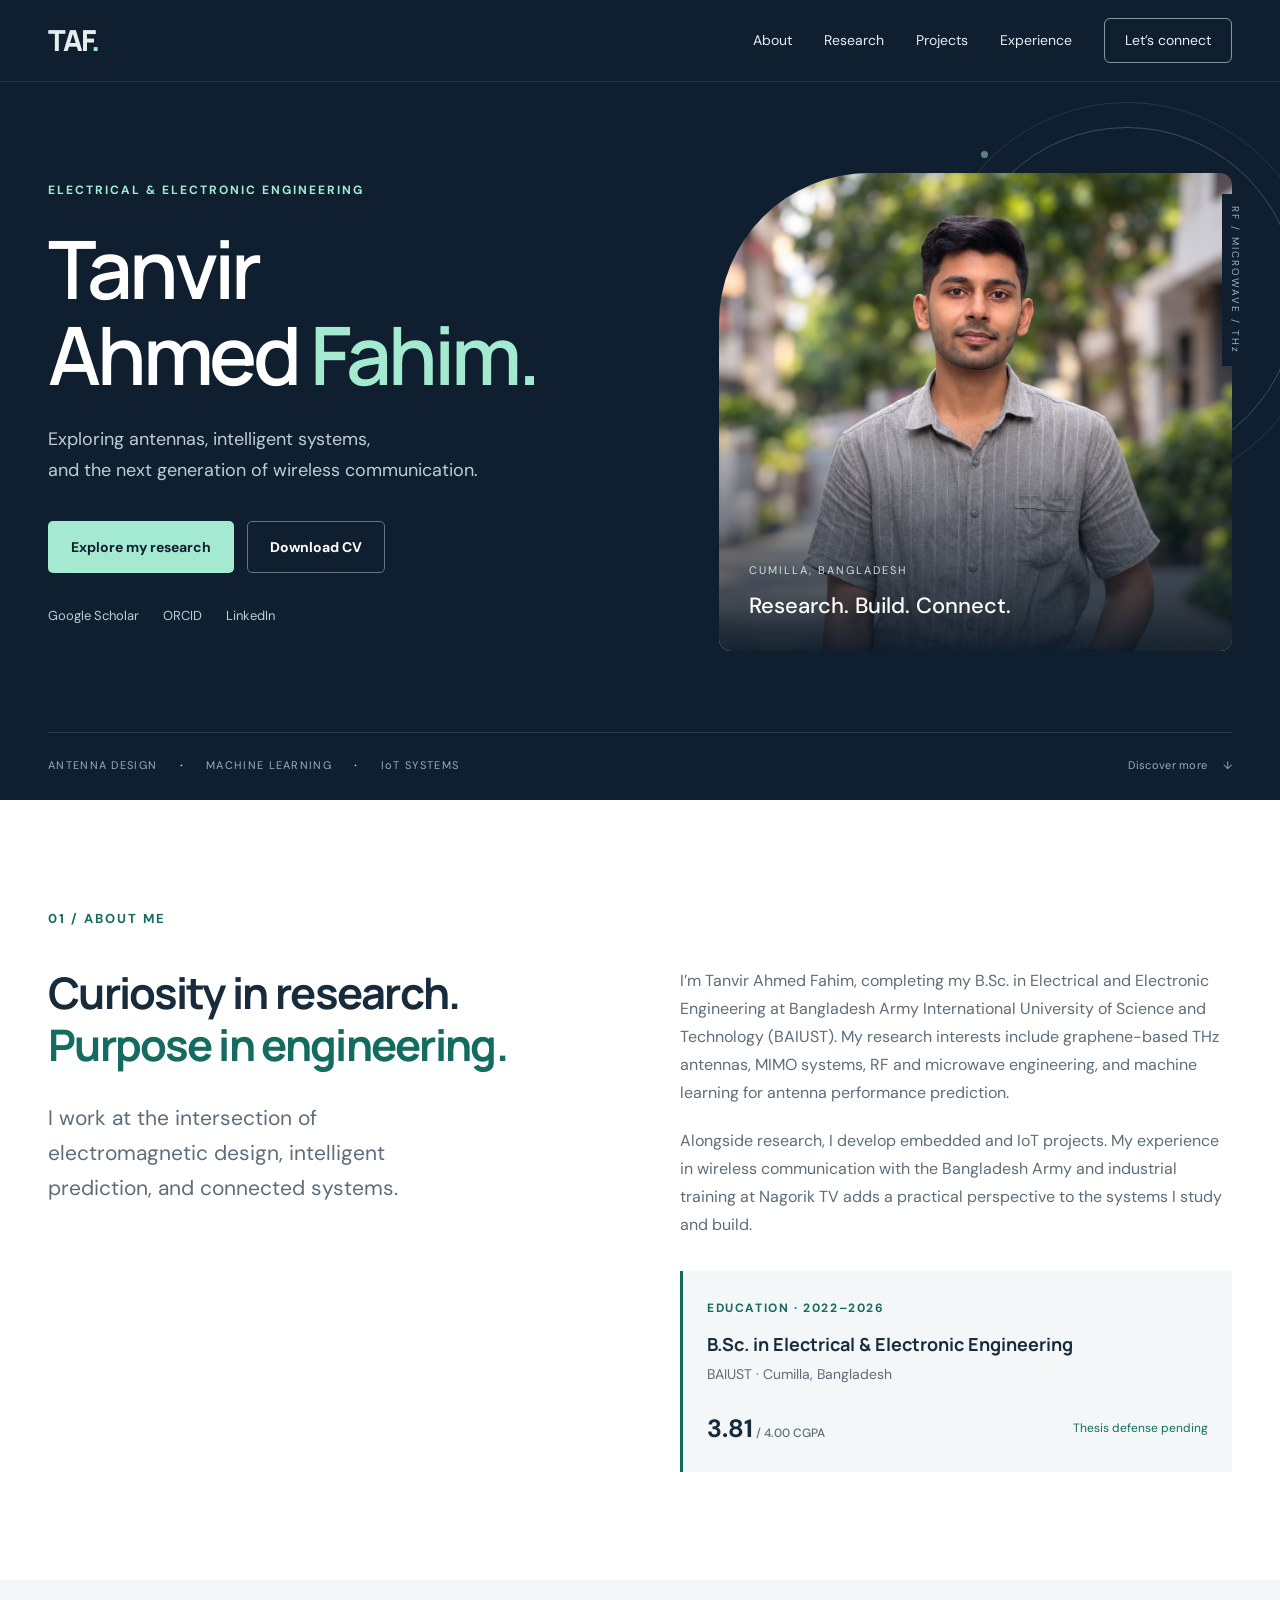
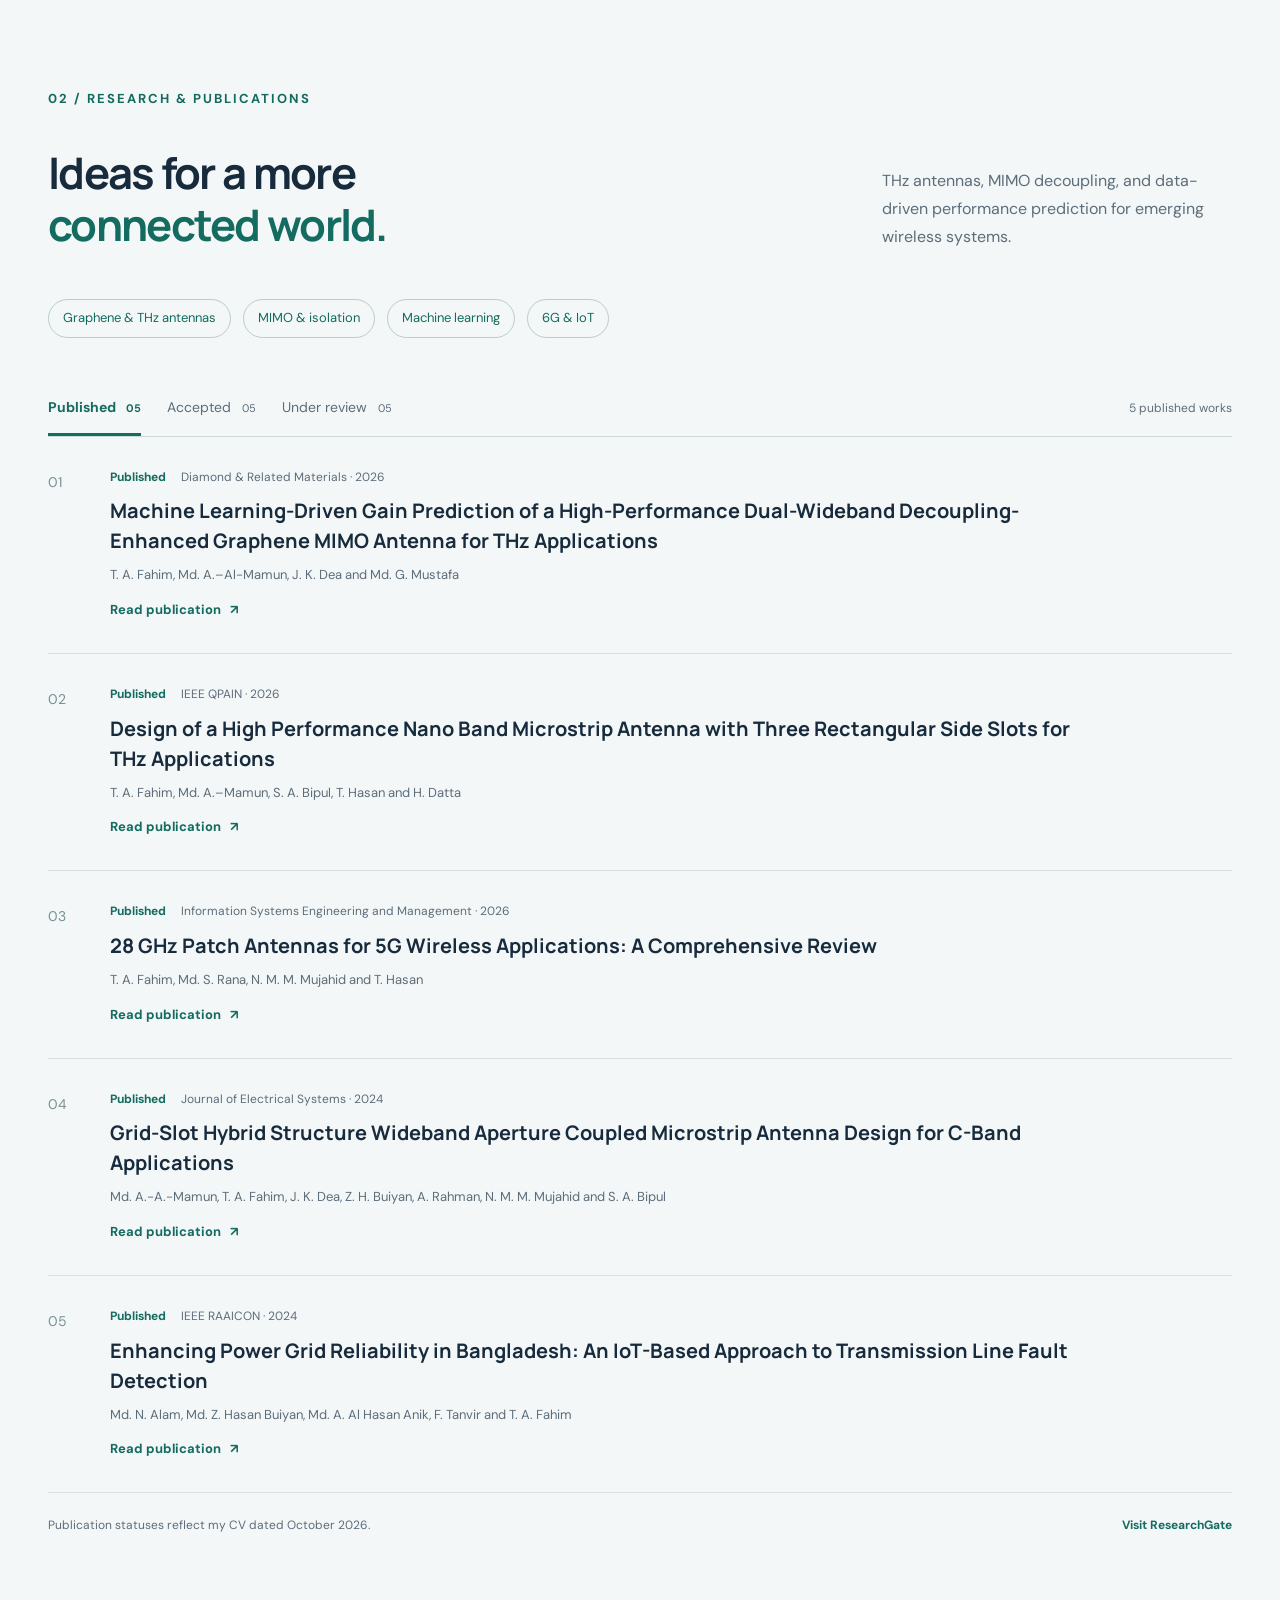
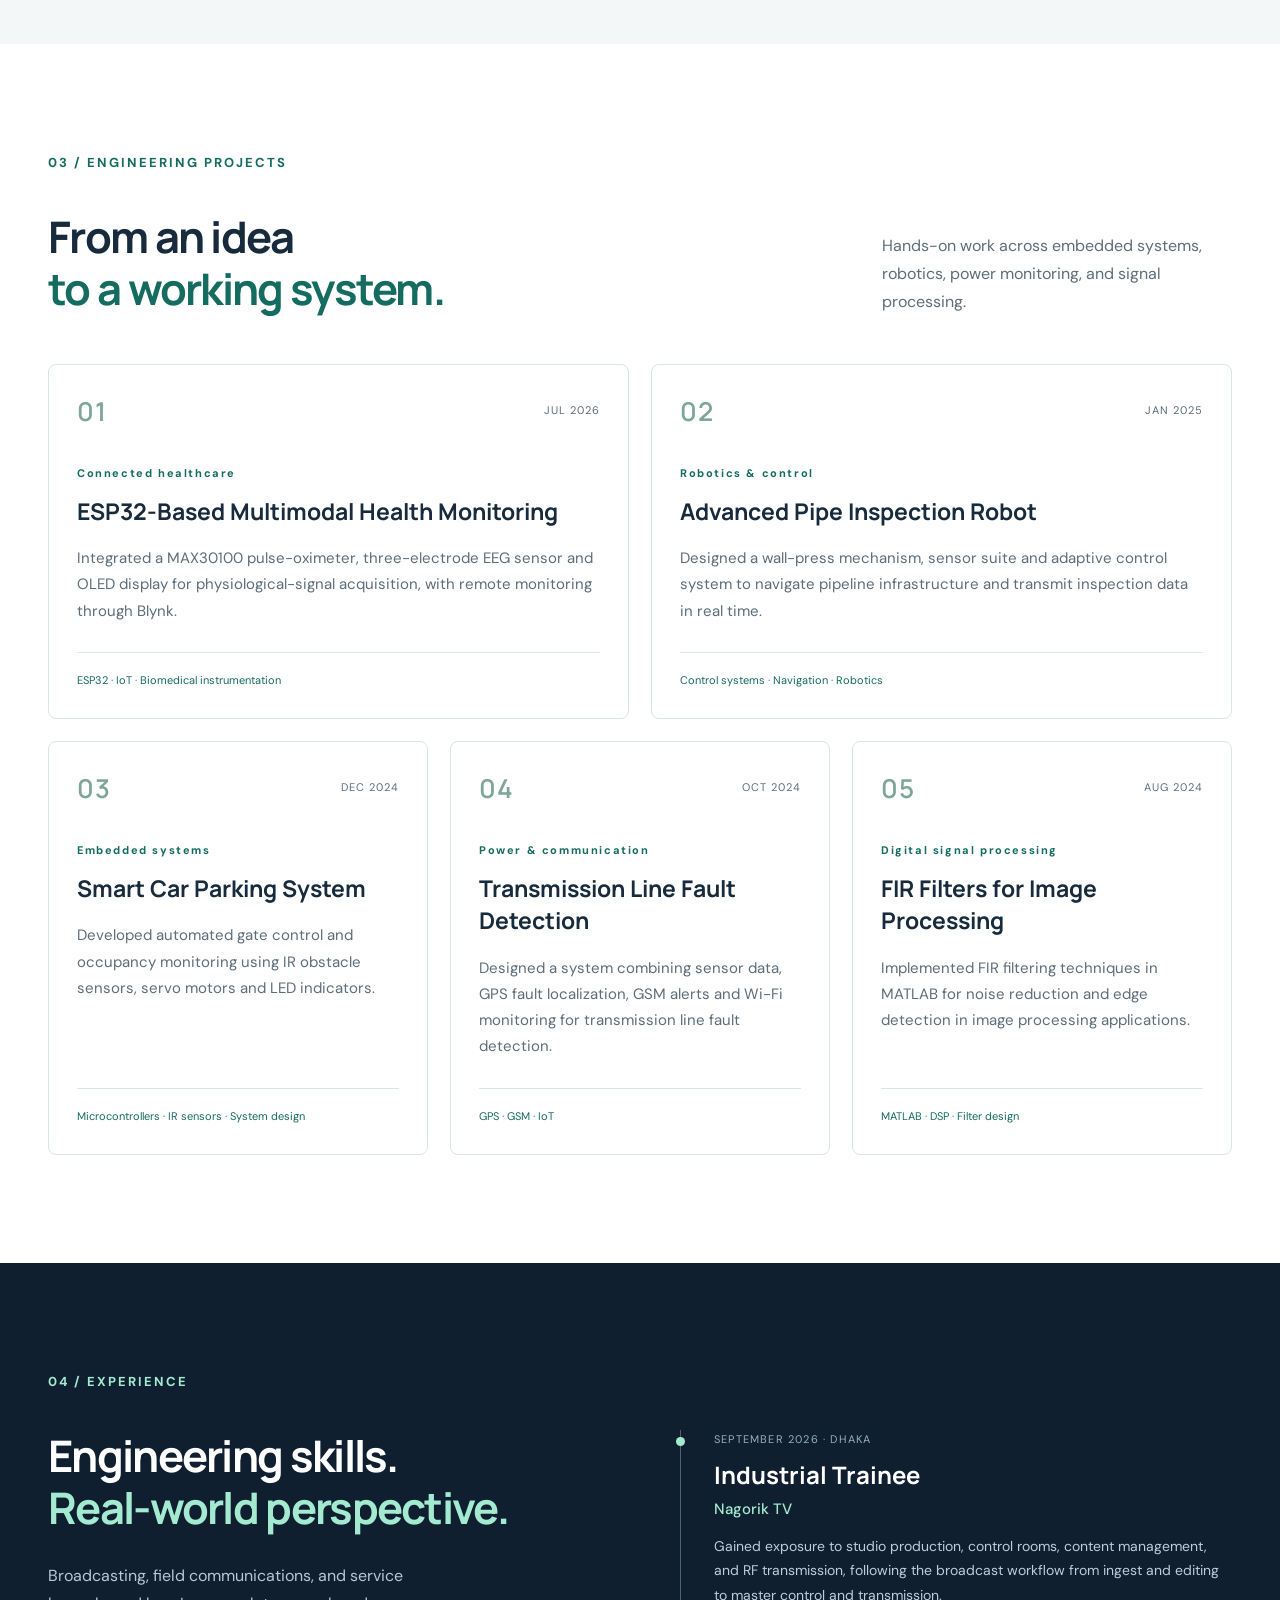
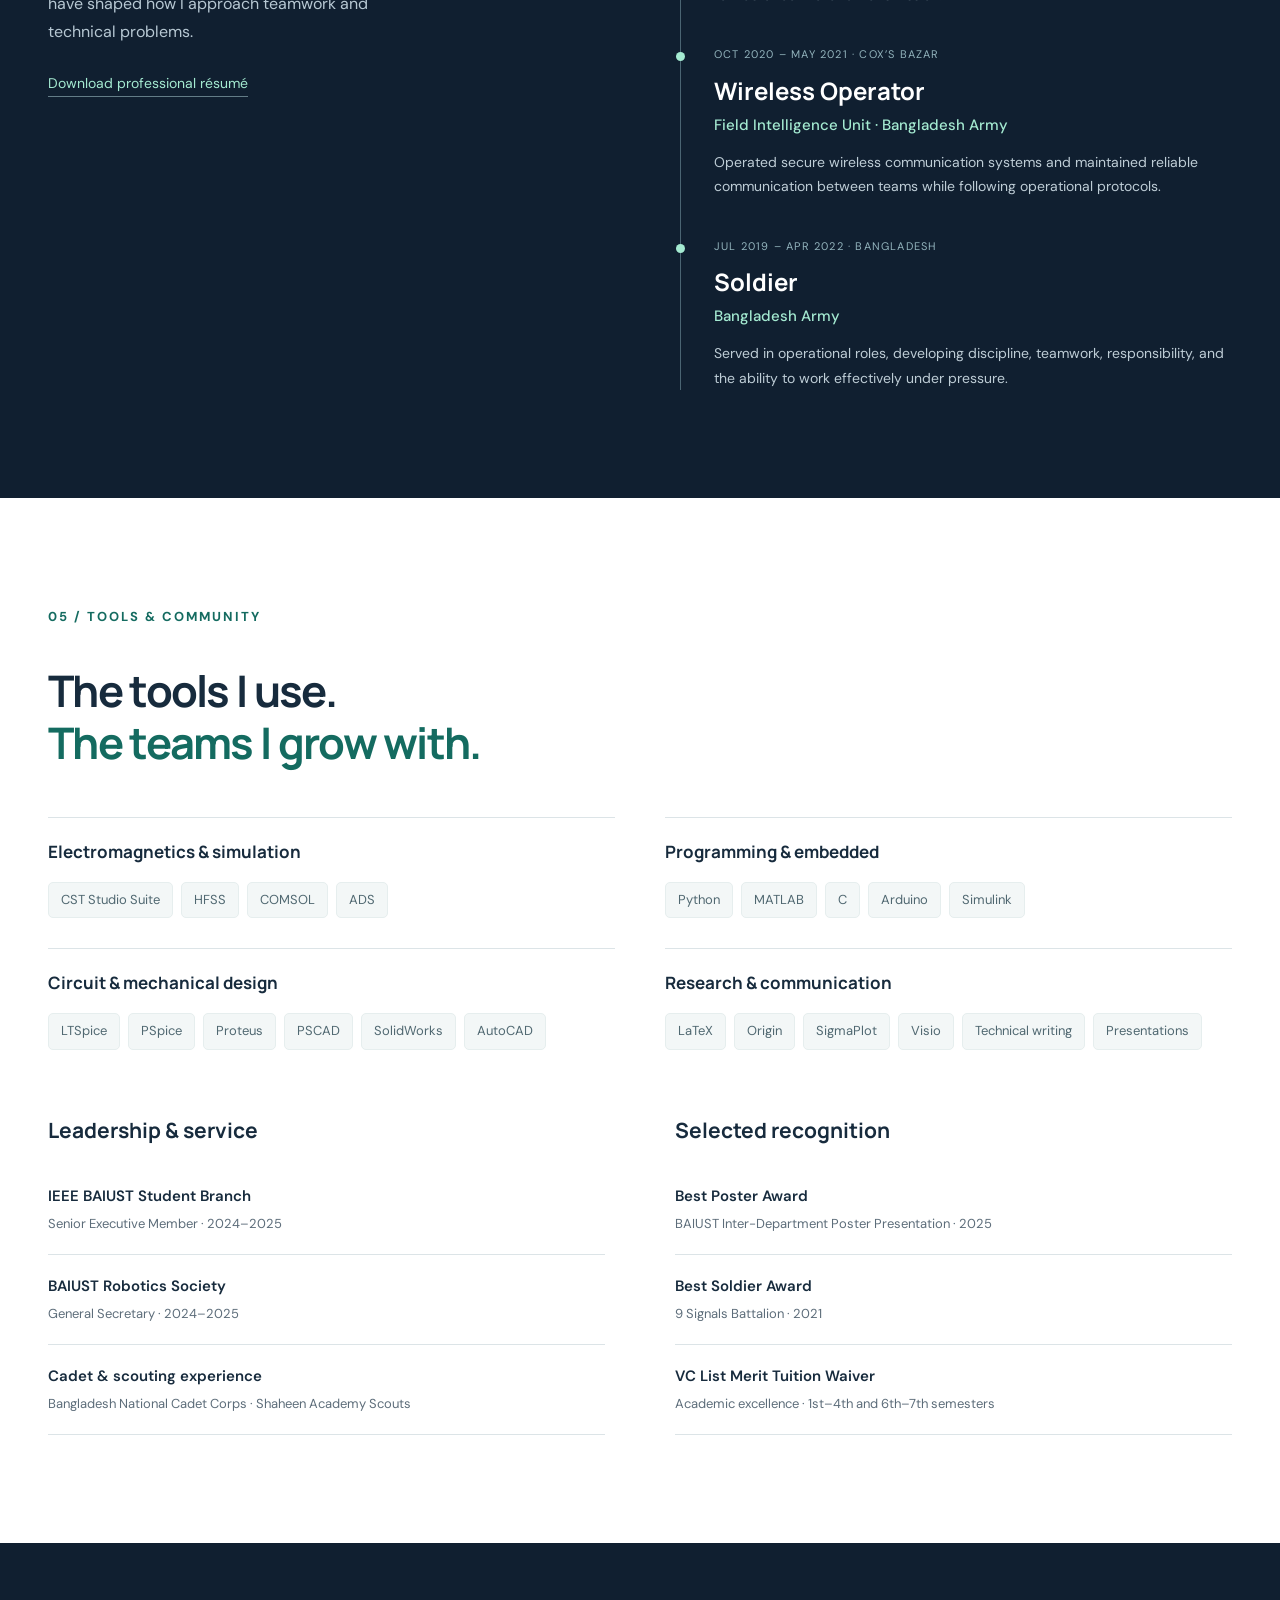
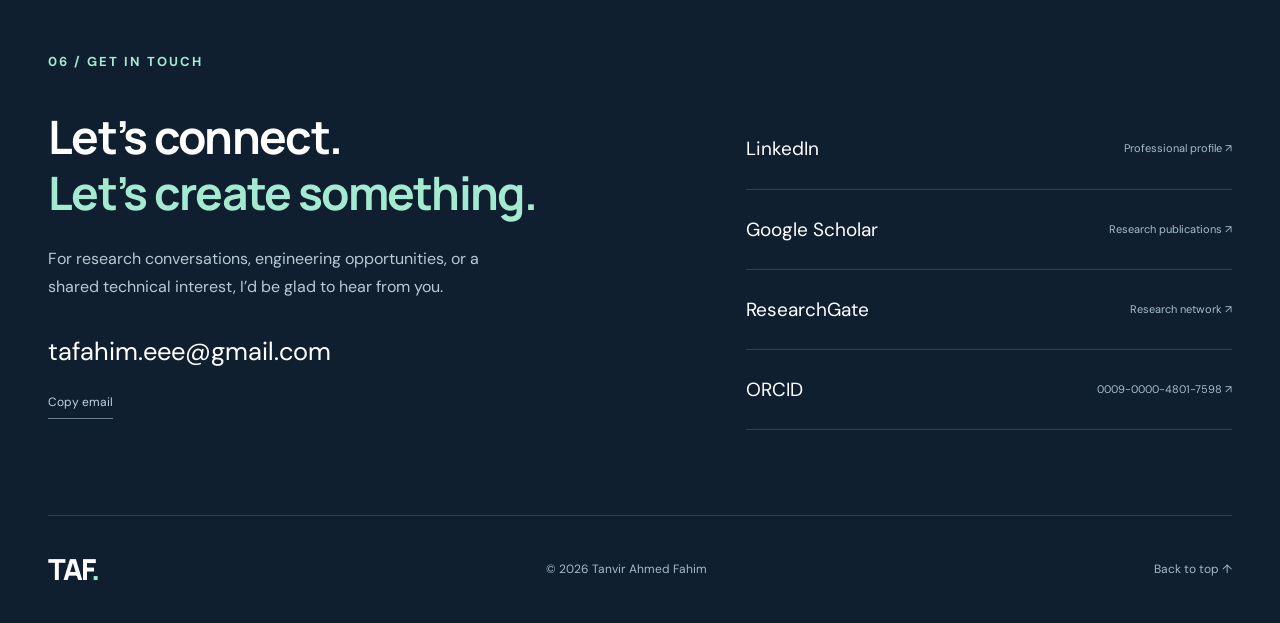
==== index.html @ 555153c5 "Add files via upload" ====
<!doctype html>
<html lang="en"><head><meta charset="utf-8"><meta name="viewport" content="width=device-width,initial-scale=1"><meta name="theme-color" content="#101f30"><title>Tanvir Ahmed Fahim | EEE & Antenna Research</title><meta name="description" content="Tanvir Ahmed Fahim’s portfolio: THz and MIMO antenna research, machine learning, IoT projects, and electrical and electronic engineering."><meta property="og:title" content="Tanvir Ahmed Fahim | Research & Engineering"><meta property="og:description" content="Exploring antennas, intelligent systems, and the next generation of wireless communication."><meta property="og:type" content="website"><meta property="og:image" content="https://fahim131013.github.io/assets/portrait.png"><link rel="icon" href="favicon.svg" type="image/svg+xml"><link rel="stylesheet" href="styles.css"><script src="script.js" defer></script><noscript><style>.paper[hidden]{display:grid}.filters,.publication-count,.menu-toggle,.copy-email{display:none}@media(max-width:760px){nav{display:flex;position:static;flex-direction:row;flex-wrap:wrap;width:auto;padding:8px;gap:12px;font-size:12px}.header{height:auto}.nav-wrap{flex-wrap:wrap}}</style></noscript></head>
<body><a class="skip-link" href="#main">Skip to content</a><div class="scroll-progress" aria-hidden="true"></div>
<header class="header"><div class="nav-wrap"><a class="brand" href="#home" aria-label="Tanvir Ahmed Fahim home">TAF<span>.</span></a><button class="menu-toggle" aria-expanded="false" aria-controls="navigation">Menu <span aria-hidden="true">☰</span></button><nav id="navigation" aria-label="Main navigation"><a href="#about">About</a><a href="#research">Research</a><a href="#projects">Projects</a><a href="#experience">Experience</a><a class="nav-contact" href="#contact">Let’s connect</a></nav></div></header>
<main id="main"><section class="hero" id="home"><div class="hero-grid container"><div class="hero-copy"><p class="eyebrow intro">ELECTRICAL & ELECTRONIC ENGINEERING</p><h1>Tanvir<br>Ahmed <em>Fahim.</em></h1><p class="hero-description">Exploring antennas, intelligent systems,<br class="desktop-break"> and the next generation of wireless communication.</p><div class="hero-actions"><a class="button primary" href="#research">Explore my research</a><a class="button secondary" href="assets/Tanvir-Ahmed-Fahim-CV.pdf" download>Download CV</a></div><div class="hero-links"><a href="https://scholar.google.com/citations?user=vqHgvY0AAAAJ&hl=en" target="_blank" rel="noopener noreferrer">Google Scholar</a><a href="https://orcid.org/0009-0000-4801-7598" target="_blank" rel="noopener noreferrer">ORCID</a><a href="https://www.linkedin.com/in/tanvir-ahmed-fahim" target="_blank" rel="noopener noreferrer">LinkedIn</a></div></div><div class="portrait-wrap"><div class="portrait-frame"><img src="assets/portrait.png" width="1254" height="1254" alt="Portrait of Tanvir Ahmed Fahim" fetchpriority="high"><div class="portrait-caption"><span>CUMILLA, BANGLADESH</span><strong>Research. Build. Connect.</strong></div></div><div class="orbit orbit-one" aria-hidden="true"></div><div class="orbit orbit-two" aria-hidden="true"></div><div class="portrait-label">RF / MICROWAVE / THz</div></div></div><div class="hero-bottom container"><span>ANTENNA DESIGN <b>·</b> MACHINE LEARNING <b>·</b> IoT SYSTEMS</span><a href="#about">Discover more <span aria-hidden="true">↓</span></a></div></section>
<section class="about section container" id="about"><div class="section-label reveal">01 / ABOUT ME</div><div class="about-grid"><div class="reveal"><h2>Curiosity in research.<br><em>Purpose in engineering.</em></h2><p class="large-text">I work at the intersection of electromagnetic design, intelligent prediction, and connected systems.</p></div><div class="about-copy reveal"><p>I’m Tanvir Ahmed Fahim, completing my B.Sc. in Electrical and Electronic Engineering at Bangladesh Army International University of Science and Technology (BAIUST). My research interests include graphene-based THz antennas, MIMO systems, RF and microwave engineering, and machine learning for antenna performance prediction.</p><p>Alongside research, I develop embedded and IoT projects. My experience in wireless communication with the Bangladesh Army and industrial training at Nagorik TV adds a practical perspective to the systems I study and build.</p><div class="education"><span class="eyebrow">EDUCATION · 2022–2026</span><h3>B.Sc. in Electrical & Electronic Engineering</h3><p>BAIUST · Cumilla, Bangladesh</p><div class="education-bottom"><strong>3.81<span> / 4.00 CGPA</span></strong><span class="status-note">Thesis defense pending</span></div></div></div></div></section>
<section class="research section" id="research"><div class="container"><div class="section-label reveal">02 / RESEARCH & PUBLICATIONS</div><div class="section-heading reveal"><h2>Ideas for a more<br><em>connected world.</em></h2><p>THz antennas, MIMO decoupling, and data-driven performance prediction for emerging wireless systems.</p></div><div class="research-topics reveal"><span>Graphene & THz antennas</span><span>MIMO & isolation</span><span>Machine learning</span><span>6G & IoT</span></div><div class="publication-bar"><div class="filters" aria-label="Filter publications"><button class="active" data-filter="Published" aria-pressed="true">Published <span>05</span></button><button data-filter="Accepted" aria-pressed="false">Accepted <span>05</span></button><button data-filter="Under review" aria-pressed="false">Under review <span>05</span></button></div><span id="publication-count" class="publication-count" aria-live="polite">5 published works</span></div><div class="paper-list"><article class="paper" data-status="Published" ><div class="paper-number">01</div><div><div class="paper-meta"><span class="badge">Published</span> Diamond &amp; Related Materials · 2026</div><h3>Machine Learning-Driven Gain Prediction of a High-Performance Dual-Wideband Decoupling-Enhanced Graphene MIMO Antenna for THz Applications</h3><p class="authors">T. A. Fahim, Md. A.–Al-Mamun, J. K. Dea and Md. G. Mustafa</p><a class="paper-link" href="https://doi.org/10.1016/j.diamond.2026.114121" target="_blank" rel="noopener noreferrer">Read publication <span aria-hidden="true">↗</span></a></div></article><article class="paper" data-status="Published" ><div class="paper-number">02</div><div><div class="paper-meta"><span class="badge">Published</span> IEEE QPAIN · 2026</div><h3>Design of a High Performance Nano Band Microstrip Antenna with Three Rectangular Side Slots for THz Applications</h3><p class="authors">T. A. Fahim, Md. A.–Mamun, S. A. Bipul, T. Hasan and H. Datta</p><a class="paper-link" href="https://doi.org/10.1109/QPAIN69676.2026.11545910" target="_blank" rel="noopener noreferrer">Read publication <span aria-hidden="true">↗</span></a></div></article><article class="paper" data-status="Published" ><div class="paper-number">03</div><div><div class="paper-meta"><span class="badge">Published</span> Information Systems Engineering and Management · 2026</div><h3>28 GHz Patch Antennas for 5G Wireless Applications: A Comprehensive Review</h3><p class="authors">T. A. Fahim, Md. S. Rana, N. M. M. Mujahid and T. Hasan</p><a class="paper-link" href="https://doi.org/10.1007/978-3-032-19196-0_16" target="_blank" rel="noopener noreferrer">Read publication <span aria-hidden="true">↗</span></a></div></article><article class="paper" data-status="Published" ><div class="paper-number">04</div><div><div class="paper-meta"><span class="badge">Published</span> Journal of Electrical Systems · 2024</div><h3>Grid-Slot Hybrid Structure Wideband Aperture Coupled Microstrip Antenna Design for C-Band Applications</h3><p class="authors">Md. A.-A.-Mamun, T. A. Fahim, J. K. Dea, Z. H. Buiyan, A. Rahman, N. M. M. Mujahid and S. A. Bipul</p><a class="paper-link" href="https://journal.esrgroups.org/jes/article/view/7502" target="_blank" rel="noopener noreferrer">Read publication <span aria-hidden="true">↗</span></a></div></article><article class="paper" data-status="Published" ><div class="paper-number">05</div><div><div class="paper-meta"><span class="badge">Published</span> IEEE RAAICON · 2024</div><h3>Enhancing Power Grid Reliability in Bangladesh: An IoT-Based Approach to Transmission Line Fault Detection</h3><p class="authors">Md. N. Alam, Md. Z. Hasan Buiyan, Md. A. Al Hasan Anik, F. Tanvir and T. A. Fahim</p><a class="paper-link" href="https://doi.org/10.1109/RAAICON64172.2024.10928383" target="_blank" rel="noopener noreferrer">Read publication <span aria-hidden="true">↗</span></a></div></article><article class="paper" data-status="Accepted" hidden><div class="paper-number">06</div><div><div class="paper-meta"><span class="badge">Accepted</span> ICTIS 2026 · 2026</div><h3>Design of a Compact Modified Inset-Fed Circular and Inverted U-Shaped Patch Antenna for Terahertz Applications</h3><p class="authors">T. A. Fahim, Md. S. Rana, S. A. Bipul, T. Hasan, N. M. M. Mujahid and H. Datta</p><span class="pending">Accepted for publication</span></div></article><article class="paper" data-status="Accepted" hidden><div class="paper-number">07</div><div><div class="paper-meta"><span class="badge">Accepted</span> Engineering, Technology &amp; Applied Science Research</div><h3>Compact THz MIMO Antenna with Multi-Resonance and Low Mutual Coupling for High-Speed Communication</h3><p class="authors">Md. A. Haque, T. A. Fahim, M. H. Riad, J.–J. Tiang and N. S. S. Singh</p><span class="pending">Accepted for publication</span></div></article><article class="paper" data-status="Accepted" hidden><div class="paper-number">08</div><div><div class="paper-meta"><span class="badge">Accepted</span> Engineering, Technology &amp; Applied Science Research</div><h3>High-Performance Dual-Band Graphene-Based THz MIMO Antenna with Excellent Diversity Characteristics for 6G Wireless Systems</h3><p class="authors">Md. A. Haque, T. A. Fahim, M. H. Riad, Md. S. Mahmud, J.–J. Tiang and N. S. S. Singh</p><span class="pending">Accepted for publication</span></div></article><article class="paper" data-status="Accepted" hidden><div class="paper-number">09</div><div><div class="paper-meta"><span class="badge">Accepted</span> IEEE International Conference on Microwave, Antennas, RF and Sensors · 2026</div><h3>A Dual-Band High-Gain Multiresonance Graphene Based THz Antenna for Future 6G Applications</h3><p class="authors">T. A. Fahim, Md. A.–Al-Mamun, J. K. Dea and N. J. Sumaiya</p><span class="pending">Accepted for publication</span></div></article><article class="paper" data-status="Accepted" hidden><div class="paper-number">10</div><div><div class="paper-meta"><span class="badge">Accepted</span> iCACCESS 2026 · 2026</div><h3>Isolation-Wall Integrated Graphene THz MIMO Antenna with Wideband and High-Diversity Performance for 6G Applications</h3><p class="authors">T. A. Fahim, Md. A.–Al-Mamun, Md. G. Mustafa and Md. A. Haque</p><span class="pending">Accepted for publication</span></div></article><article class="paper" data-status="Under review" hidden><div class="paper-number">11</div><div><div class="paper-meta"><span class="badge">Under review</span> Discover Internet of Things</div><h3>Design and Performance Analysis of a PBG Substrate MIMO Antenna with RLC Validation for 6G and IoT Applications</h3><p class="authors">T. A. Fahim, M. H. Riad, J.–J. Tiang, N. S. S. Singh and Md. A. Haque</p><span class="pending">Manuscript under peer review</span></div></article><article class="paper" data-status="Under review" hidden><div class="paper-number">12</div><div><div class="paper-meta"><span class="badge">Under review</span> Scientific Reports</div><h3>A Clustered Circular-Slot Graphene THz MIMO Antenna with RLC-Validated Hybrid Learning for UAV-Enabled 6G Smart City</h3><p class="authors">T. A. Fahim, M. H. Riad, J.–J. Tiang, N. S. S. Singh and Md. A. Haque</p><span class="pending">Manuscript under peer review</span></div></article><article class="paper" data-status="Under review" hidden><div class="paper-number">13</div><div><div class="paper-meta"><span class="badge">Under review</span> Engineering Reports</div><h3>ML/DL Assisted Design of a Flower-Shaped Two-Port Antenna for 6G IoT Applications with ECM Validation</h3><p class="authors">Md. A. Haque, T. A. Fahim, M. H. Riad, J.–J. Tiang, N. S. S. Singh, Md. M. Islam, M. R. Rashel and M. Tlemcani</p><span class="pending">Manuscript under peer review</span></div></article><article class="paper" data-status="Under review" hidden><div class="paper-number">14</div><div><div class="paper-meta"><span class="badge">Under review</span> Scientific Reports</div><h3>Compact Multiresonant Graphene-Based THz Antenna with RLC Circuit Validation and ML-Assisted Efficiency Prediction for Advanced Wireless Applications</h3><p class="authors">T. A. Fahim, Md. A.–Al-Mamun, J. K. Dea and Md. G. Mustafa</p><span class="pending">Manuscript under peer review</span></div></article><article class="paper" data-status="Under review" hidden><div class="paper-number">15</div><div><div class="paper-meta"><span class="badge">Under review</span> SN Computer Science</div><h3>Design and Multi-Level Validation of a Penta-Slot Graphene THz MIMO Antenna Using RLC Circuit Modeling and Hybrid Machine Learning</h3><p class="authors">Md. A. Haque, T. A. Fahim, M. H. Riad, J.–J. Tiang and N. S. S. Singh</p><span class="pending">Manuscript under peer review</span></div></article></div><div class="research-footer"><p>Publication statuses reflect my CV dated October 2026.</p><a href="https://www.researchgate.net/profile/Tanvir-Ahmed-Fahim" target="_blank" rel="noopener noreferrer">Visit ResearchGate</a></div></div></section>
<section class="section container" id="projects"><div class="section-label reveal">03 / ENGINEERING PROJECTS</div><div class="section-heading reveal"><h2>From an idea<br><em>to a working system.</em></h2><p>Hands-on work across embedded systems, robotics, power monitoring, and signal processing.</p></div><div class="projects-grid"><article class="project reveal"><div class="project-top"><span>01</span><span>JUL 2026</span></div><p class="eyebrow">Connected healthcare</p><h3>ESP32-Based Multimodal Health Monitoring</h3><p>Integrated a MAX30100 pulse-oximeter, three-electrode EEG sensor and OLED display for physiological-signal acquisition, with remote monitoring through Blynk.</p><div class="project-tags">ESP32 · IoT · Biomedical instrumentation</div></article><article class="project reveal"><div class="project-top"><span>02</span><span>JAN 2025</span></div><p class="eyebrow">Robotics & control</p><h3>Advanced Pipe Inspection Robot</h3><p>Designed a wall-press mechanism, sensor suite and adaptive control system to navigate pipeline infrastructure and transmit inspection data in real time.</p><div class="project-tags">Control systems · Navigation · Robotics</div></article><article class="project reveal"><div class="project-top"><span>03</span><span>DEC 2024</span></div><p class="eyebrow">Embedded systems</p><h3>Smart Car Parking System</h3><p>Developed automated gate control and occupancy monitoring using IR obstacle sensors, servo motors and LED indicators.</p><div class="project-tags">Microcontrollers · IR sensors · System design</div></article><article class="project reveal"><div class="project-top"><span>04</span><span>OCT 2024</span></div><p class="eyebrow">Power & communication</p><h3>Transmission Line Fault Detection</h3><p>Designed a system combining sensor data, GPS fault localization, GSM alerts and Wi-Fi monitoring for transmission line fault detection.</p><div class="project-tags">GPS · GSM · IoT</div></article><article class="project reveal"><div class="project-top"><span>05</span><span>AUG 2024</span></div><p class="eyebrow">Digital signal processing</p><h3>FIR Filters for Image Processing</h3><p>Implemented FIR filtering techniques in MATLAB for noise reduction and edge detection in image processing applications.</p><div class="project-tags">MATLAB · DSP · Filter design</div></article></div></section>
<section class="experience section" id="experience"><div class="container"><div class="section-label reveal">04 / EXPERIENCE</div><div class="experience-grid"><div class="reveal"><h2>Engineering skills.<br><em>Real-world perspective.</em></h2><p class="experience-intro">Broadcasting, field communications, and service have shaped how I approach teamwork and technical problems.</p><a class="text-link" href="assets/Tanvir-Ahmed-Fahim-Resume.pdf" download>Download professional résumé</a></div><div class="timeline"><article class="reveal"><div class="timeline-date">SEPTEMBER 2026 · DHAKA</div><h3>Industrial Trainee</h3><h4>Nagorik TV</h4><p>Gained exposure to studio production, control rooms, content management, and RF transmission, following the broadcast workflow from ingest and editing to master control and transmission.</p></article><article class="reveal"><div class="timeline-date">OCT 2020 – MAY 2021 · COX’S BAZAR</div><h3>Wireless Operator</h3><h4>Field Intelligence Unit · Bangladesh Army</h4><p>Operated secure wireless communication systems and maintained reliable communication between teams while following operational protocols.</p></article><article class="reveal"><div class="timeline-date">JUL 2019 – APR 2022 · BANGLADESH</div><h3>Soldier</h3><h4>Bangladesh Army</h4><p>Served in operational roles, developing discipline, teamwork, responsibility, and the ability to work effectively under pressure.</p></article></div></div></div></section>
<section class="section container" id="skills"><div class="section-label reveal">05 / TOOLS & COMMUNITY</div><div class="section-heading reveal"><h2>The tools I use.<br><em>The teams I grow with.</em></h2></div><div class="skills-grid"><article class="skill-group reveal"><h3>Electromagnetics & simulation</h3><div class="chips"><span>CST Studio Suite</span><span>HFSS</span><span>COMSOL</span><span>ADS</span></div></article><article class="skill-group reveal"><h3>Programming & embedded</h3><div class="chips"><span>Python</span><span>MATLAB</span><span>C</span><span>Arduino</span><span>Simulink</span></div></article><article class="skill-group reveal"><h3>Circuit & mechanical design</h3><div class="chips"><span>LTSpice</span><span>PSpice</span><span>Proteus</span><span>PSCAD</span><span>SolidWorks</span><span>AutoCAD</span></div></article><article class="skill-group reveal"><h3>Research & communication</h3><div class="chips"><span>LaTeX</span><span>Origin</span><span>SigmaPlot</span><span>Visio</span><span>Technical writing</span><span>Presentations</span></div></article></div><div class="community-grid"><div class="reveal"><h3 class="minor-heading">Leadership & service</h3><div class="compact-row"><strong>IEEE BAIUST Student Branch</strong><span>Senior Executive Member · 2024–2025</span></div><div class="compact-row"><strong>BAIUST Robotics Society</strong><span>General Secretary · 2024–2025</span></div><div class="compact-row"><strong>Cadet & scouting experience</strong><span>Bangladesh National Cadet Corps · Shaheen Academy Scouts</span></div></div><div class="reveal"><h3 class="minor-heading">Selected recognition</h3><div class="compact-row"><strong>Best Poster Award</strong><span>BAIUST Inter-Department Poster Presentation · 2025</span></div><div class="compact-row"><strong>Best Soldier Award</strong><span>9 Signals Battalion · 2021</span></div><div class="compact-row"><strong>VC List Merit Tuition Waiver</strong><span>Academic excellence · 1st–4th and 6th–7th semesters</span></div></div></div></section>
<section class="contact section" id="contact"><div class="container"><div class="section-label reveal">06 / GET IN TOUCH</div><div class="contact-grid"><div class="reveal"><h2>Let’s connect.<br><em>Let’s create something.</em></h2><p>For research conversations, engineering opportunities, or a shared technical interest, I’d be glad to hear from you.</p><a class="email-link" href="mailto:tafahim.eee@gmail.com">tafahim.eee@gmail.com</a><button class="copy-email" type="button">Copy email</button><span class="copy-status" role="status"></span></div><div class="contact-links reveal"><a href="https://www.linkedin.com/in/tanvir-ahmed-fahim" target="_blank" rel="noopener noreferrer">LinkedIn <span>Professional profile ↗</span></a><a href="https://scholar.google.com/citations?user=vqHgvY0AAAAJ&hl=en" target="_blank" rel="noopener noreferrer">Google Scholar <span>Research publications ↗</span></a><a href="https://www.researchgate.net/profile/Tanvir-Ahmed-Fahim" target="_blank" rel="noopener noreferrer">ResearchGate <span>Research network ↗</span></a><a href="https://orcid.org/0009-0000-4801-7598" target="_blank" rel="noopener noreferrer">ORCID <span>0009-0000-4801-7598 ↗</span></a></div></div><footer><a class="brand" href="#home">TAF<span>.</span></a><p>© <span id="year">2026</span> Tanvir Ahmed Fahim</p><a href="#home">Back to top ↑</a></footer></div></section></main></body></html>
---- styles.css ----
@import url('https://fonts.googleapis.com/css2?family=DM+Sans:wght@400;500;600;700&family=Manrope:wght@400;500;600;700;800&display=swap');
:root{--navy:#101f30;--navy2:#172a3c;--ink:#172b3d;--muted:#5d6d7a;--mint:#a4ead1;--teal:#146b60;--line:#dce4e7;--paper:#f3f7f7;--white:#fff;--header:82px}*{box-sizing:border-box}html{scroll-behavior:smooth;scroll-padding-top:105px}body{margin:0;font:16px/1.75 'DM Sans',Arial,sans-serif;color:var(--ink);background:#fff}h1,h2,h3,h4,p{margin:0}h1,h2,h3,.brand{font-family:Manrope,Arial,sans-serif}h1,h2,h3{line-height:1.2}a{color:inherit;text-decoration:none}button{font:inherit;cursor:pointer}a,button{-webkit-tap-highlight-color:transparent}a:focus-visible,button:focus-visible{outline:3px solid #2aae92;outline-offset:6px}button:disabled{cursor:default}::selection{background:var(--mint);color:var(--navy)}.container{width:min(1200px,calc(100% - 96px));margin:auto}.section{padding:108px 0}.section-label{font-size:13px;font-weight:700;letter-spacing:2px;color:var(--teal);margin-bottom:36px}.section-heading{display:flex;justify-content:space-between;align-items:end;gap:70px;margin-bottom:48px}.section-heading>p{max-width:350px;color:var(--muted)}h2{font-size:clamp(32px,3.4vw,46px);font-weight:700;letter-spacing:-1.7px}h2 em{font-style:normal;color:var(--teal)}.eyebrow{font-size:12px;font-weight:700;letter-spacing:1.6px}.header{height:var(--header);background:var(--navy);color:#e5eeef;position:sticky;top:0;z-index:100;border-bottom:1px solid #ffffff16}.nav-wrap{width:min(1320px,calc(100% - 96px));height:100%;margin:auto;display:flex;align-items:center;justify-content:space-between}.brand{font-size:29px;letter-spacing:-2px;font-weight:800}.brand span{color:var(--mint)}nav{display:flex;gap:32px;align-items:center;font-size:14px}nav a{transition:color .2s}nav a:hover,nav a.current{color:var(--mint)}.nav-contact{border:1px solid #7c9a9f;padding:9px 20px;border-radius:6px}.menu-toggle{display:none}.skip-link{position:fixed;top:-100px;left:20px;padding:12px;background:#fff;z-index:999;color:#000}.skip-link:focus{top:10px}.scroll-progress{position:fixed;top:0;left:0;height:3px;background:var(--mint);width:0;z-index:110}.hero{color:#fff;background:var(--navy);overflow:hidden;position:relative}.hero-grid{display:grid;grid-template-columns:1.1fr 1fr;align-items:center;gap:75px;min-height:650px;padding-top:66px;padding-bottom:72px}.intro{color:var(--mint);margin-bottom:24px;letter-spacing:2px}.hero h1{font-size:clamp(58px,6.3vw,84px);font-weight:600;line-height:1.07;letter-spacing:-4px}.hero h1 em{font-style:normal;color:var(--mint)}.hero-description{color:#becdd6;line-height:1.75;margin-top:26px;font-size:18px}.hero-actions{display:flex;gap:13px;margin-top:34px;flex-wrap:wrap}.button{display:inline-flex;align-items:center;justify-content:center;padding:13px 22px;border-radius:5px;font-size:14px;font-weight:700;border:1px solid transparent;transition:transform .25s,background .25s}.button:hover{transform:translateY(-3px)}.primary{background:var(--mint);color:var(--navy)}.primary:hover{background:#c1f4e2}.secondary{border-color:#637581;color:#fff}.secondary:hover{background:#ffffff10}.hero-links{display:flex;gap:24px;margin-top:32px;color:#becdd6;font-size:13px}.hero-links a:hover{color:var(--mint)}.portrait-wrap{position:relative;padding:16px 0 0 15px;isolation:isolate}.portrait-frame{position:relative;border-radius:150px 12px 12px 12px;overflow:hidden;background:var(--navy2);height:478px;z-index:2}.portrait-frame img{width:100%;height:100%;object-fit:cover;object-position:50% 34%;display:block}.portrait-frame:after{content:'';position:absolute;inset:50% 0 0;background:linear-gradient(transparent,#071522eb)}.portrait-caption{position:absolute;bottom:26px;left:30px;z-index:3}.portrait-caption span{font-size:11px;letter-spacing:2px;color:#d1e0e0;display:block;margin-bottom:6px}.portrait-caption strong{font-size:22px;font-weight:500}.portrait-label{position:absolute;z-index:3;right:-17px;top:37px;writing-mode:vertical-rl;font-size:10px;letter-spacing:2px;color:#9bafba;background:var(--navy);padding:12px 5px}.orbit{position:absolute;border:1px solid #a4ead13f;width:340px;height:340px;border-radius:50%;top:-30px;right:-65px;z-index:0;animation:orbit 18s linear infinite}.orbit:before{content:'';position:absolute;width:7px;height:7px;background:var(--mint);border-radius:50%;top:48px;left:48px}.orbit-two{width:390px;height:390px;top:-55px;right:-90px;animation-direction:reverse;opacity:.5}.hero-bottom{border-top:1px solid #ffffff1c;display:flex;justify-content:space-between;padding:23px 0 25px;color:#96aebb;font-size:11px;letter-spacing:1.3px}.hero-bottom b{padding:0 18px;color:var(--mint)}.hero-bottom a{letter-spacing:.3px}.hero-bottom a span{margin-left:12px}.about-grid{display:grid;grid-template-columns:1fr 1fr;gap:80px}.large-text{font-size:21px;line-height:1.65;color:var(--muted);max-width:425px;margin-top:30px}.about-copy>p{color:var(--muted);margin-bottom:20px}.education{border-left:3px solid var(--teal);padding:22px 24px;background:var(--paper);margin-top:32px}.education .eyebrow{color:var(--teal)}.education h3{font-size:18px;margin-top:10px;line-height:1.5}.education>p{font-size:14px;color:var(--muted);margin-top:4px}.education-bottom{display:flex;align-items:center;gap:20px;justify-content:space-between;margin-top:20px}.education-bottom strong{font-size:25px}.education-bottom strong span{font-size:12px;color:var(--muted);font-weight:500}.status-note{font-size:12px;color:var(--teal);line-height:1.5;text-align:right}.research{background:var(--paper)}.research-topics{display:flex;gap:12px;flex-wrap:wrap;margin-bottom:44px}.research-topics span{border:1px solid #b9ceca;color:var(--teal);padding:7px 14px;border-radius:30px;font-size:13px}.publication-bar{display:flex;align-items:center;justify-content:space-between;gap:20px;border-bottom:1px solid #cad7db}.filters{display:flex;gap:26px}.filters button{background:none;border:0;border-bottom:3px solid transparent;padding:13px 0;color:var(--muted);font-size:14px}.filters button.active{border-color:var(--teal);color:var(--teal);font-weight:700}.filters button span{font-size:11px;display:inline-block;margin-left:7px}.publication-count{font-size:12px;color:var(--muted)}.paper{display:grid;grid-template-columns:42px 1fr;gap:20px;padding:30px 0;border-bottom:1px solid #d7e1e3;animation:fade .4s ease}.paper[hidden]{display:none}.paper-number{font-size:14px;color:#799194;padding-top:3px}.paper-meta{font-size:12px;color:var(--muted);line-height:1.8}.badge{display:inline-block;color:var(--teal);font-weight:700;margin-right:12px}.paper h3{font-size:20px;line-height:1.5;margin:8px 0;max-width:1000px}.authors{font-size:13px;color:var(--muted);max-width:960px}.paper-link{display:inline-block;margin-top:12px;font-size:13px;font-weight:700;color:var(--teal)}.paper-link:hover{text-decoration:underline}.paper-link span{margin-left:6px}.pending{font-size:12px;display:block;color:var(--muted);margin-top:12px}.research-footer{display:flex;justify-content:space-between;gap:25px;padding-top:22px;font-size:12px;color:var(--muted)}.research-footer a{font-weight:700;color:var(--teal)}.projects-grid{display:grid;grid-template-columns:repeat(6,1fr);gap:22px}.project{grid-column:span 2;border:1px solid var(--line);border-radius:8px;padding:28px;display:flex;flex-direction:column;transition:transform .3s,box-shadow .3s,border-color .3s;background:#fff}.project:nth-child(1),.project:nth-child(2){grid-column:span 3}.project:hover{transform:translateY(-5px);border-color:#7cae9e;box-shadow:0 15px 30px #1226380a}.project-top{display:flex;justify-content:space-between;align-items:center;margin-bottom:35px;font-size:11px;color:var(--muted);letter-spacing:1px}.project-top span:first-child{font:600 26px Manrope,sans-serif;color:#7da599}.project .eyebrow{color:var(--teal);font-size:11px;margin-bottom:12px}.project h3{font-size:23px;line-height:1.4;margin-bottom:18px}.project>p:not(.eyebrow){font-size:15px;color:var(--muted);margin-bottom:28px}.project-tags{font-size:11px;border-top:1px solid var(--line);padding-top:18px;margin-top:auto;color:var(--teal)}.experience{background:var(--navy);color:#fff}.experience .section-label{color:var(--mint)}.experience h2 em{color:var(--mint)}.experience-grid{display:grid;grid-template-columns:1fr 1fr;gap:80px}.experience-intro{color:#b7c8d3;margin-top:28px;max-width:380px}.text-link{display:inline-block;margin-top:25px;border-bottom:1px solid #637c87;font-size:14px;color:var(--mint)}.timeline{border-left:1px solid #4a6472;padding-left:33px}.timeline article{position:relative;padding-bottom:38px}.timeline article:last-child{padding-bottom:0}.timeline article:before{content:'';position:absolute;left:-38px;top:7px;width:9px;height:9px;background:var(--mint);border-radius:50%}.timeline-date{font-size:11px;color:#92b3bc;letter-spacing:1.2px;margin-bottom:12px}.timeline h3{font-size:24px;margin-bottom:6px}.timeline h4{font-size:15px;font-weight:500;color:var(--mint);margin-bottom:12px}.timeline p{font-size:14px;color:#becdd6}.skills-grid{display:grid;grid-template-columns:1fr 1fr;gap:30px 50px}.skill-group{border-top:1px solid var(--line);padding-top:24px}.skill-group h3{font-size:17px;margin-bottom:19px}.chips{display:flex;flex-wrap:wrap;gap:8px}.chips span{background:var(--paper);border:1px solid #e6eeee;border-radius:5px;font-size:13px;padding:6px 12px;color:#506871}.community-grid{display:grid;grid-template-columns:1fr 1fr;gap:70px;margin-top:68px}.minor-heading{font-size:21px;margin-bottom:22px}.compact-row{display:flex;flex-direction:column;border-bottom:1px solid var(--line);padding:18px 0}.compact-row strong{font-size:15px;font-weight:600}.compact-row span{color:var(--muted);font-size:13px;margin-top:4px}.contact{background:var(--navy);color:#fff;padding-bottom:0}.contact .section-label{color:var(--mint)}.contact h2{font-size:clamp(32px,3.6vw,49px)}.contact h2 em{color:var(--mint)}.contact-grid{display:grid;grid-template-columns:1.25fr 1fr;gap:90px}.contact-grid p{color:#b8cad3;margin-top:25px;max-width:450px}.email-link{display:block;font-size:clamp(18px,2vw,27px);margin-top:29px;word-break:break-word}.email-link:hover{color:var(--mint)}.copy-email{background:transparent;border:0;border-bottom:1px solid #697e8c;color:#c0d5df;padding:5px 0;font-size:12px;margin-top:12px}.copy-status{font-size:12px;color:var(--mint);padding-left:12px}.contact-links{padding-top:0}.contact-links a{display:flex;align-items:center;justify-content:space-between;border-bottom:1px solid #ffffff25;padding:23px 0;font-size:19px;gap:15px;transition:color .2s}.contact-links a:hover{color:var(--mint)}.contact-links a span{color:#a6beca;font-size:11px}footer{margin-top:85px;border-top:1px solid #ffffff25;display:flex;justify-content:space-between;align-items:center;padding:28px 0;color:#a5bbc7;font-size:12px}footer .brand{color:#fff}footer p{margin:0}.reveal{opacity:1}.motion-ready .reveal{opacity:0;transform:translateY(20px);transition:opacity .7s ease,transform .7s ease}.motion-ready .reveal.visible{opacity:1;transform:none}.hero-copy{animation:fadeUp .9s ease both}.portrait-wrap{animation:fadeUp 1s .15s ease both}@keyframes fadeUp{from{opacity:0;transform:translateY(22px)}to{opacity:1;transform:translateY(0)}}@keyframes fade{from{opacity:0}to{opacity:1}}@keyframes orbit{to{transform:rotate(360deg)}}
@media(min-width:1600px){.hero-grid{min-height:730px}.portrait-frame{height:520px}}@media(max-width:1050px){.container,.nav-wrap{width:calc(100% - 64px)}.hero-grid{gap:35px}.hero h1{font-size:66px}.portrait-frame{height:450px}.about-grid,.experience-grid{gap:45px}.contact-grid{gap:50px}.project{padding:23px}.project h3{font-size:20px}.section-heading{gap:35px}}
@media(max-width:760px){:root{--header:70px}.container,.nav-wrap{width:calc(100% - 40px)}.section{padding:72px 0}.section-label{margin-bottom:26px;font-size:11px}.menu-toggle{display:block;border:1px solid #637581;border-radius:5px;color:#fff;background:transparent;padding:6px 12px;font-size:13px}.menu-toggle span{margin-left:7px}nav{display:none;position:absolute;top:69px;left:0;width:100%;padding:24px;background:var(--navy);border-bottom:1px solid #637581;gap:20px;flex-direction:column;align-items:stretch}nav.open{display:flex}.nav-contact{text-align:center}.hero-grid{grid-template-columns:1fr;padding-top:47px;padding-bottom:42px;gap:44px;min-height:0}.hero h1{font-size:clamp(52px,12vw,78px);letter-spacing:-2.5px}.intro{font-size:10px;letter-spacing:1.8px;margin-bottom:20px}.hero-description{font-size:16px;margin-top:23px}.hero-actions{margin-top:25px}.button{font-size:13px;padding:12px 17px}.hero-links{margin-top:25px;font-size:12px;gap:22px}.portrait-wrap{width:min(100%,460px);margin:auto;padding:0 10px 0 0}.portrait-frame{height:410px;border-top-left-radius:105px}.portrait-label{right:-7px;top:15px}.orbit{width:260px;height:260px;right:-20px}.orbit-two{width:300px;height:300px;right:-40px}.portrait-caption strong{font-size:20px}.hero-bottom{padding:18px 0;font-size:9px;letter-spacing:.7px}.hero-bottom b{padding:0 5px}.hero-bottom>a{display:none}.about-grid,.experience-grid,.contact-grid{grid-template-columns:1fr;gap:35px}.large-text{font-size:19px;margin-top:24px}.about-copy>p{font-size:15px}.education{padding:20px}.education-bottom{gap:10px}.section-heading{display:block;margin-bottom:30px}.section-heading>p{margin-top:22px;max-width:none;font-size:15px}h2{font-size:34px;letter-spacing:-1.2px}.research-topics{gap:8px;margin-bottom:25px}.research-topics span{font-size:11px;padding:6px 11px}.publication-bar{display:block}.publication-count{display:block;padding:10px 0}.filters{gap:20px;justify-content:space-between}.filters button{font-size:12px}.filters button span{margin-left:3px}.paper{grid-template-columns:24px 1fr;gap:10px;padding:23px 0}.paper h3{font-size:17px}.paper-meta{font-size:11px}.authors{font-size:12px}.research-footer{flex-direction:column;gap:9px}.projects-grid{grid-template-columns:1fr;gap:16px}.project,.project:nth-child(1),.project:nth-child(2){grid-column:auto;padding:25px}.project h3{font-size:22px}.project-top{margin-bottom:23px}.project>p:not(.eyebrow){font-size:14px}.timeline{margin-left:4px;padding-left:25px}.timeline article:before{left:-30px}.timeline h3{font-size:22px}.skills-grid{grid-template-columns:1fr;gap:25px}.community-grid{grid-template-columns:1fr;gap:35px;margin-top:48px}.contact{padding-bottom:0}.contact-links a{font-size:18px}.contact-links a span{font-size:10px}footer{margin-top:55px;flex-wrap:wrap;gap:15px;font-size:11px}footer .brand{font-size:26px}footer p{width:auto}footer>a:last-child{margin-left:auto}.desktop-break{display:none}}
@media(prefers-reduced-motion:reduce){html{scroll-behavior:auto}*,*:before,*:after{animation:none!important;transition:none!important}.motion-ready .reveal{opacity:1;transform:none}}
@media print{.header,.hero-actions,.hero-links,.orbit,.hero-bottom,.copy-email,.copy-status,.filters{display:none}body,.hero,.experience,.contact{background:white;color:black}.section{padding:25px 0}.container{width:100%}.paper[hidden]{display:grid}.hero-grid{min-height:0}.portrait-frame{height:280px}p{color:#333!important}.reveal{opacity:1!important;transform:none!important}}
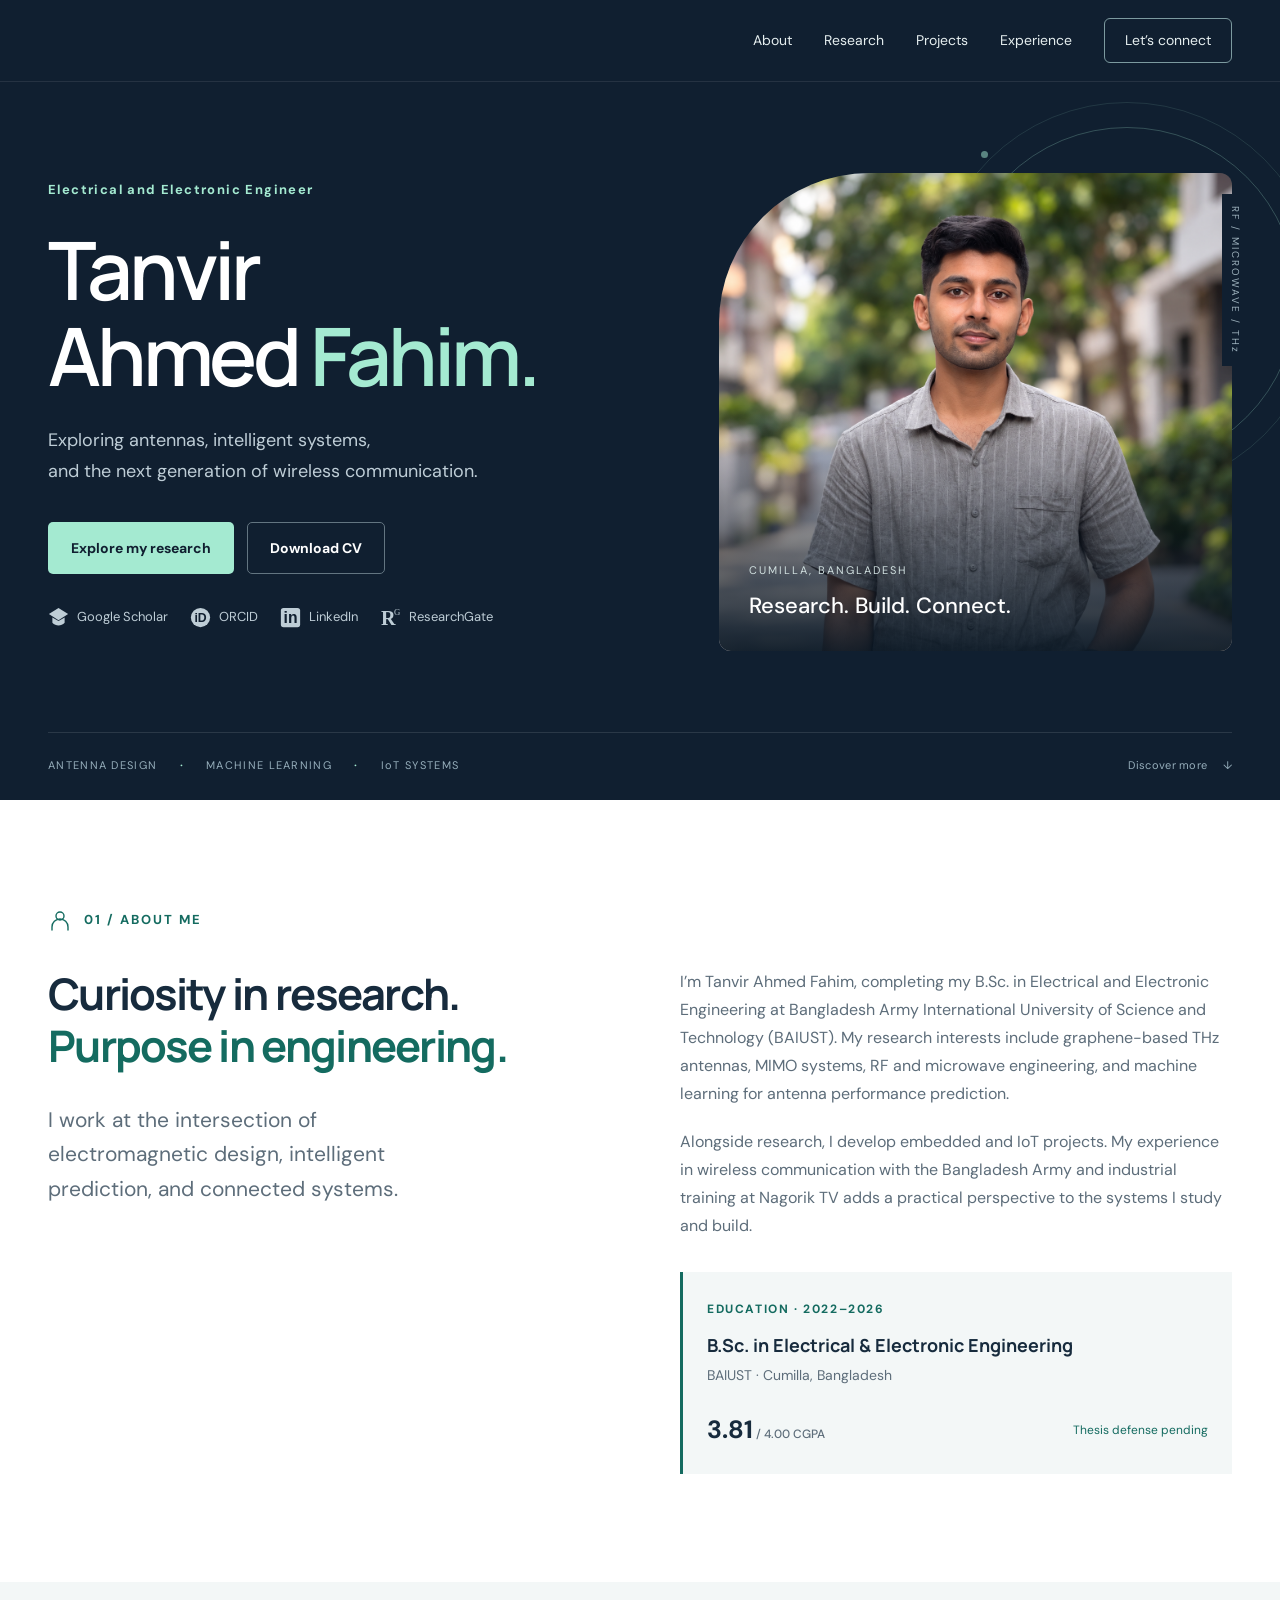
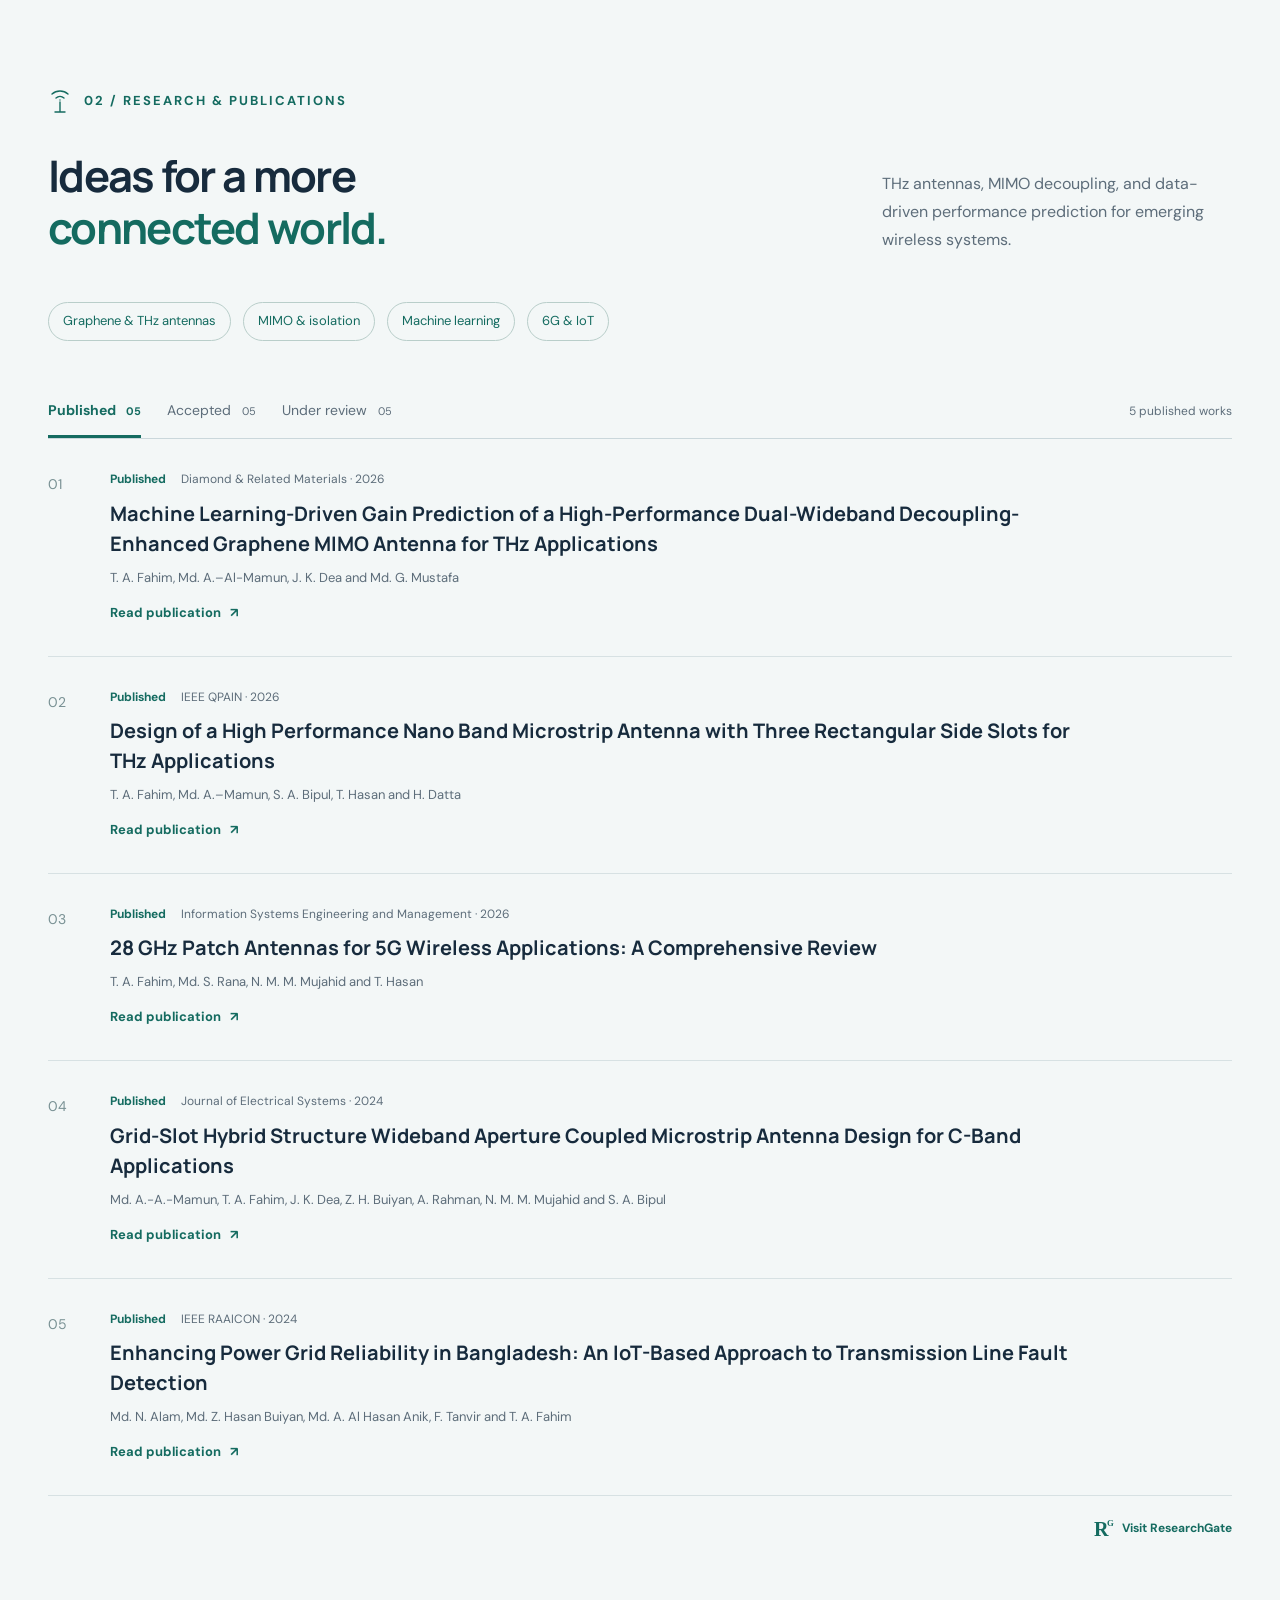
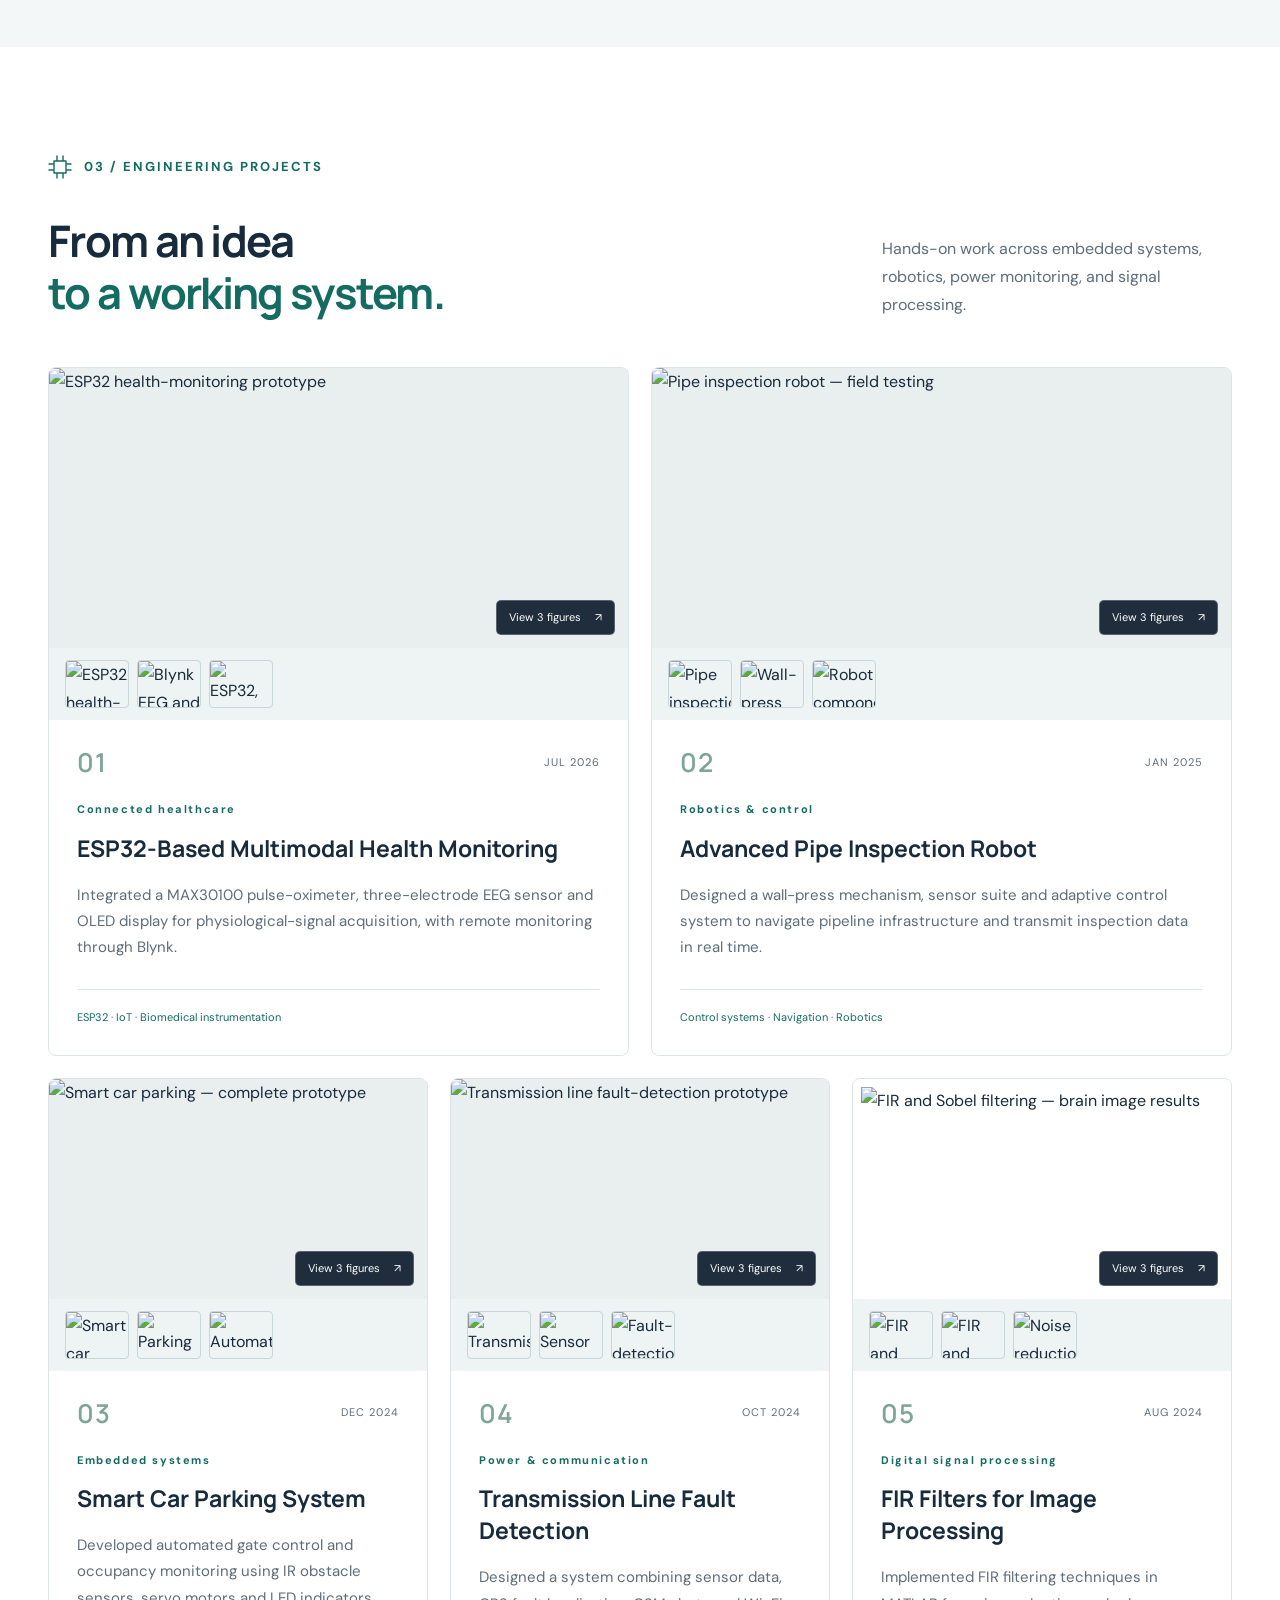
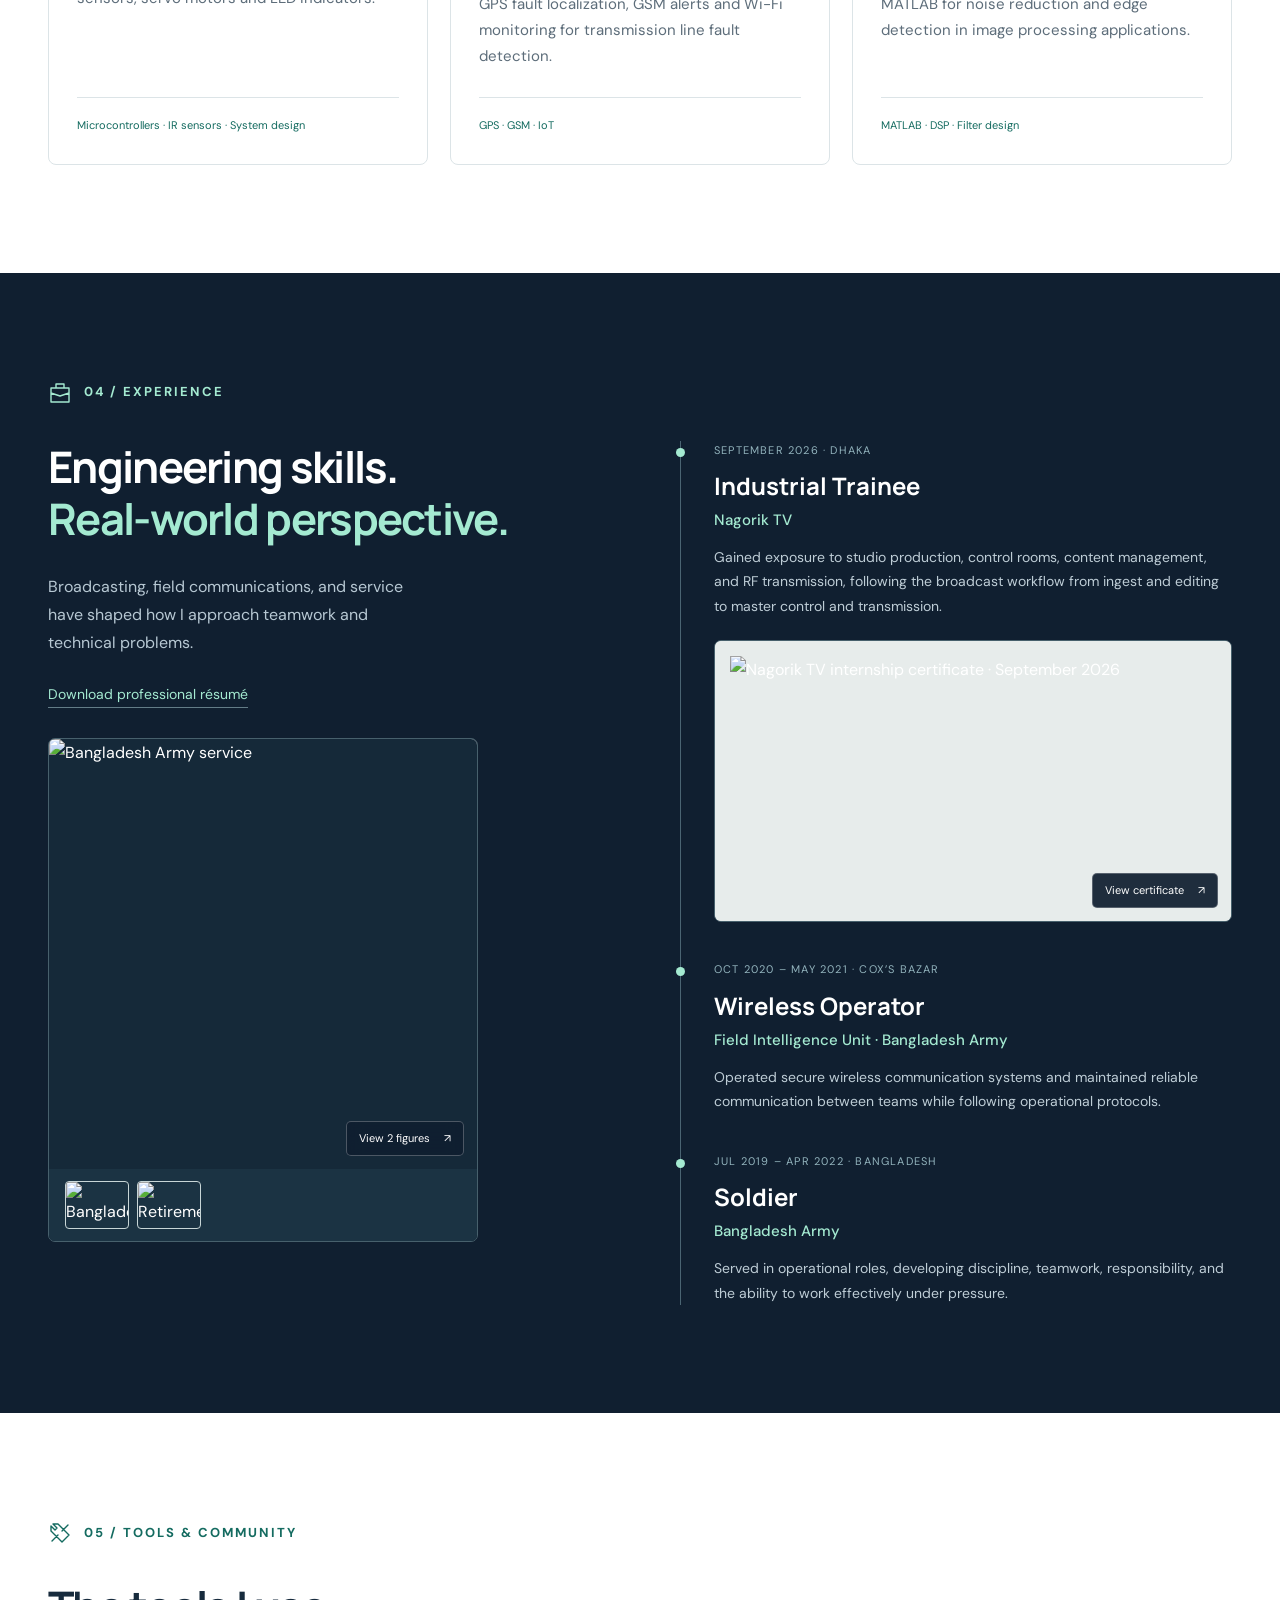
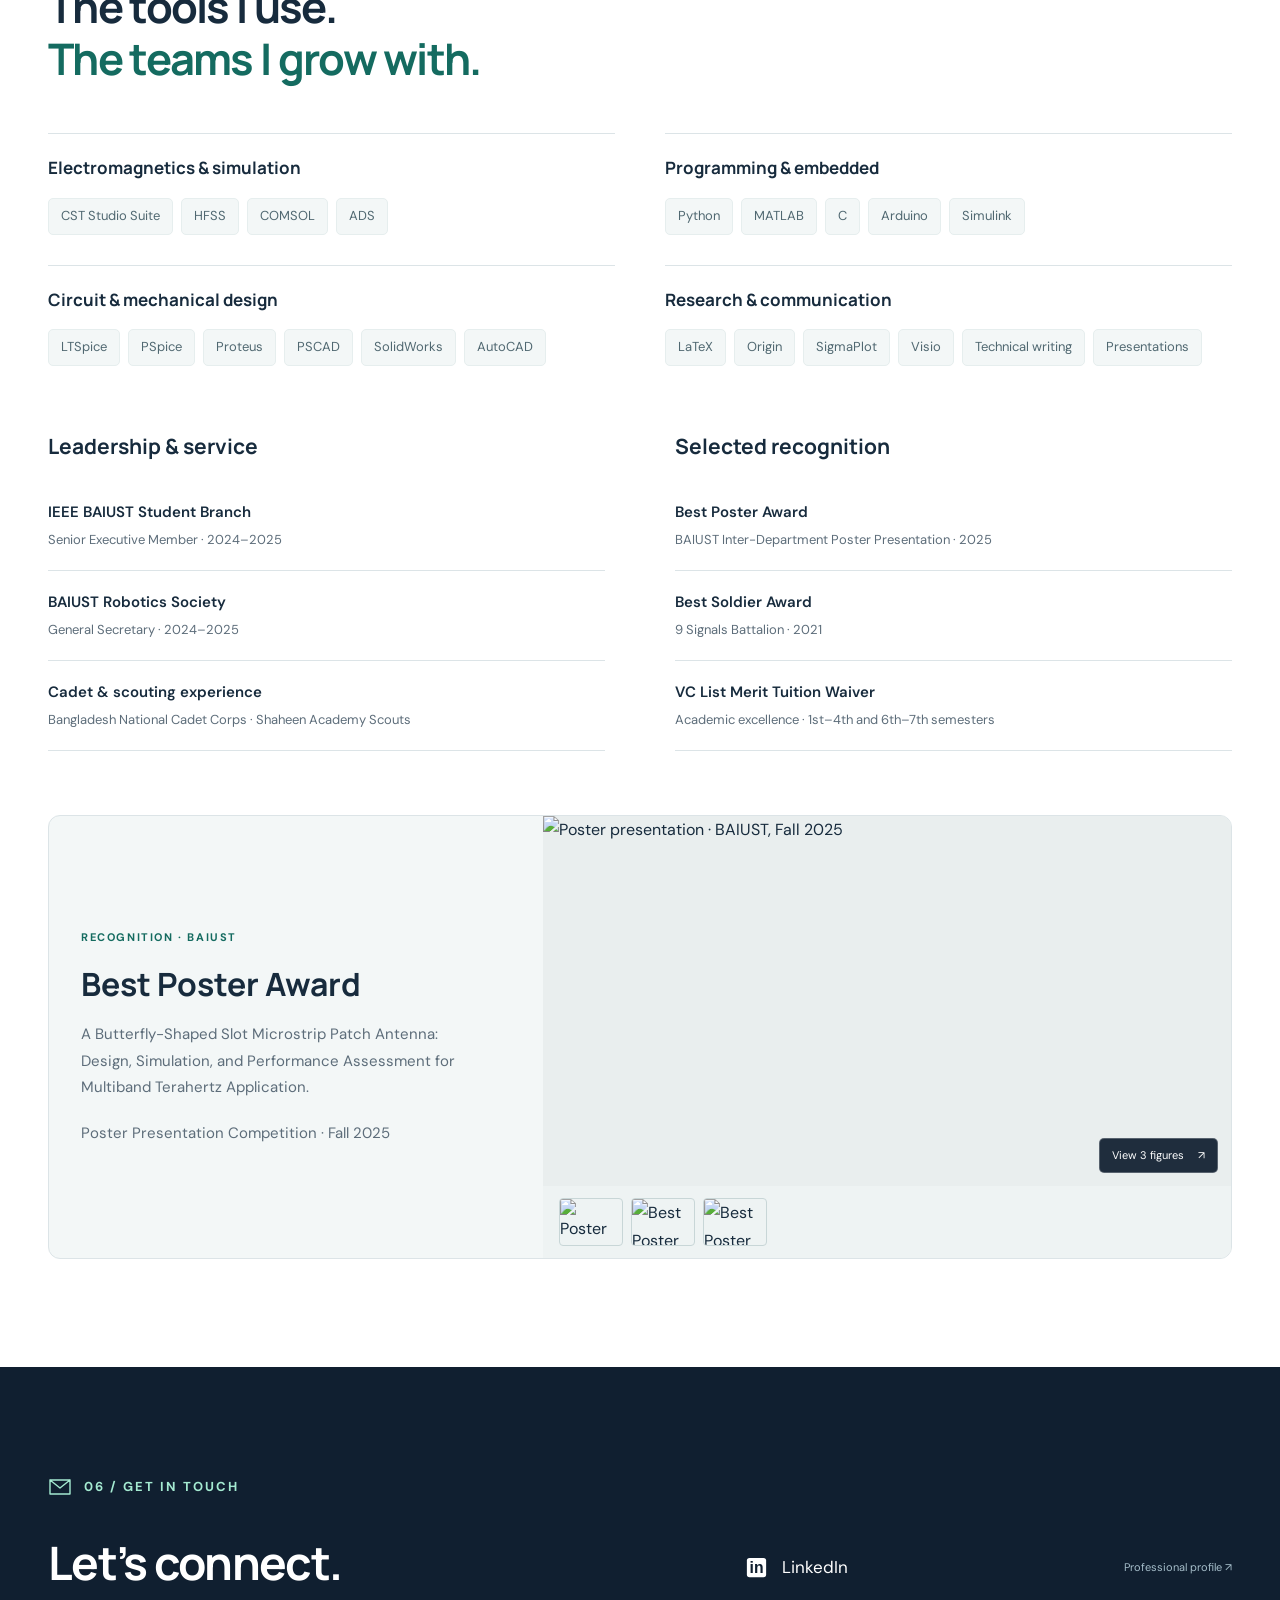
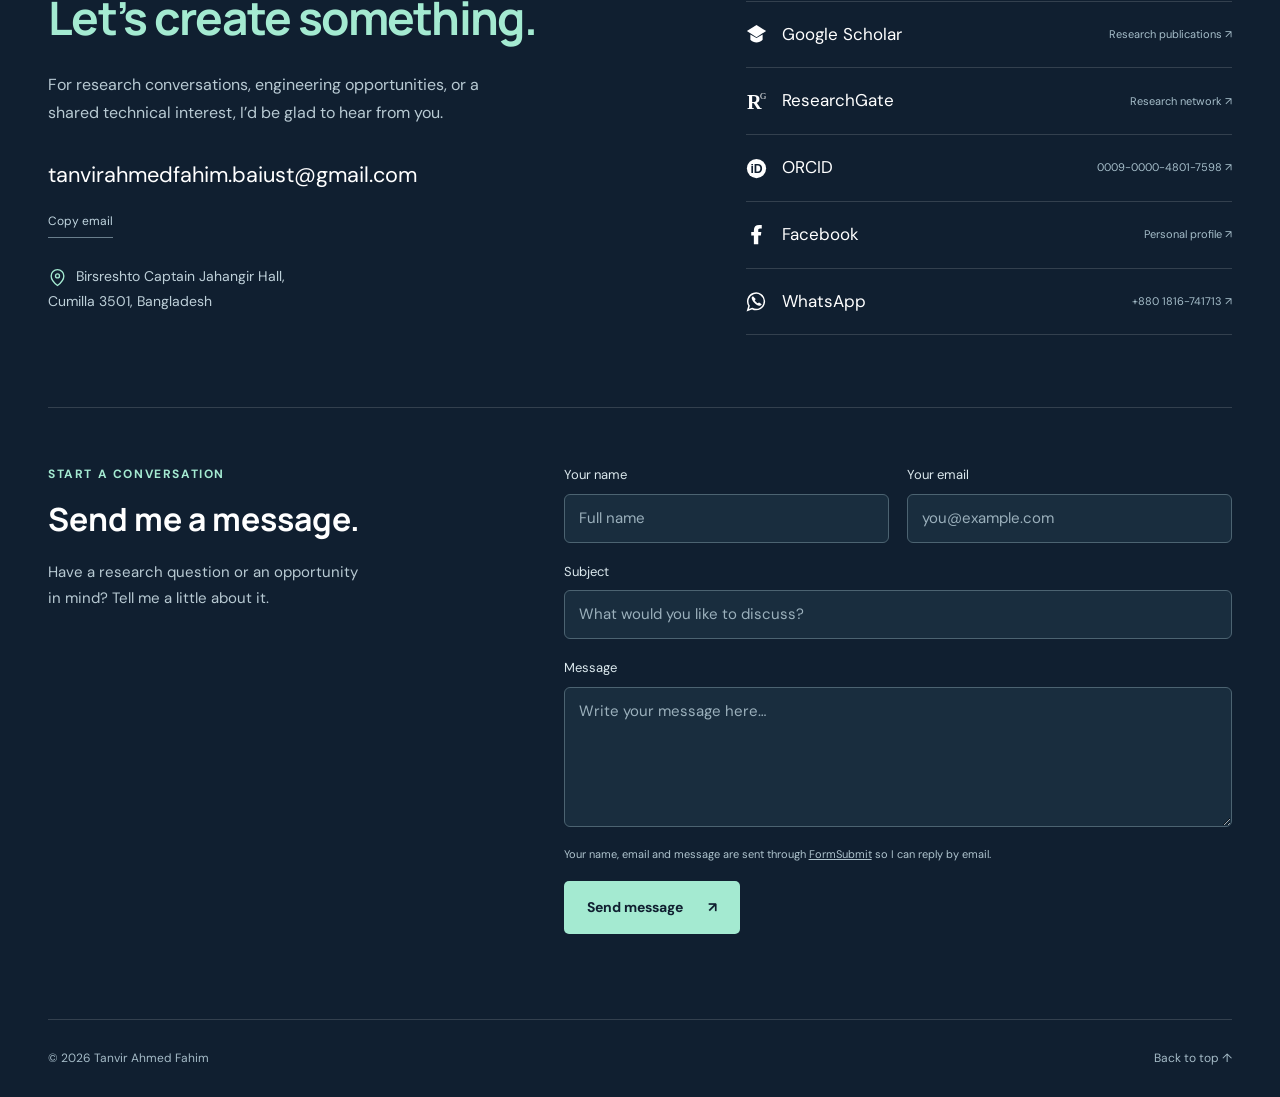
==== commit 11250919: "Add files via upload" ====
--- a/index.html
+++ b/index.html
@@ -1,11 +1,11 @@
 <!doctype html>
-<html lang="en"><head><meta charset="utf-8"><meta name="viewport" content="width=device-width,initial-scale=1"><meta name="theme-color" content="#101f30"><title>Tanvir Ahmed Fahim | EEE & Antenna Research</title><meta name="description" content="Tanvir Ahmed Fahim’s portfolio: THz and MIMO antenna research, machine learning, IoT projects, and electrical and electronic engineering."><meta property="og:title" content="Tanvir Ahmed Fahim | Research & Engineering"><meta property="og:description" content="Exploring antennas, intelligent systems, and the next generation of wireless communication."><meta property="og:type" content="website"><meta property="og:image" content="https://fahim131013.github.io/assets/portrait.png"><link rel="icon" href="favicon.svg" type="image/svg+xml"><link rel="stylesheet" href="styles.css"><script src="script.js" defer></script><noscript><style>.paper[hidden]{display:grid}.filters,.publication-count,.menu-toggle,.copy-email{display:none}@media(max-width:760px){nav{display:flex;position:static;flex-direction:row;flex-wrap:wrap;width:auto;padding:8px;gap:12px;font-size:12px}.header{height:auto}.nav-wrap{flex-wrap:wrap}}</style></noscript></head>
+<html lang="en"><head><meta charset="utf-8"><meta name="viewport" content="width=device-width,initial-scale=1"><meta name="theme-color" content="#101f30"><title>Tanvir Ahmed Fahim | EEE &amp; Antenna Research</title><meta name="description" content="Tanvir Ahmed Fahim’s portfolio: THz and MIMO antenna research, machine learning, IoT projects, and electrical and electronic engineering."><meta property="og:title" content="Tanvir Ahmed Fahim | Research &amp; Engineering"><meta property="og:description" content="Exploring antennas, intelligent systems, and the next generation of wireless communication."><meta property="og:type" content="website"><meta property="og:image" content="https://fahim131013.github.io/assets/portrait.png"><link rel="icon" href="favicon.svg" type="image/svg+xml"><link rel="stylesheet" href="styles.css"><script src="script.js" defer></script><noscript><style>.paper[hidden]{display:grid}.filters,.publication-count,.menu-toggle,.copy-email{display:none}@media(max-width:760px){nav{display:flex;position:static;flex-direction:row;flex-wrap:wrap;width:auto;padding:8px;gap:12px;font-size:12px}.header{height:auto}.nav-wrap{flex-wrap:wrap}}</style></noscript></head>
 <body><a class="skip-link" href="#main">Skip to content</a><div class="scroll-progress" aria-hidden="true"></div>
-<header class="header"><div class="nav-wrap"><a class="brand" href="#home" aria-label="Tanvir Ahmed Fahim home">TAF<span>.</span></a><button class="menu-toggle" aria-expanded="false" aria-controls="navigation">Menu <span aria-hidden="true">☰</span></button><nav id="navigation" aria-label="Main navigation"><a href="#about">About</a><a href="#research">Research</a><a href="#projects">Projects</a><a href="#experience">Experience</a><a class="nav-contact" href="#contact">Let’s connect</a></nav></div></header>
-<main id="main"><section class="hero" id="home"><div class="hero-grid container"><div class="hero-copy"><p class="eyebrow intro">ELECTRICAL & ELECTRONIC ENGINEERING</p><h1>Tanvir<br>Ahmed <em>Fahim.</em></h1><p class="hero-description">Exploring antennas, intelligent systems,<br class="desktop-break"> and the next generation of wireless communication.</p><div class="hero-actions"><a class="button primary" href="#research">Explore my research</a><a class="button secondary" href="assets/Tanvir-Ahmed-Fahim-CV.pdf" download>Download CV</a></div><div class="hero-links"><a href="https://scholar.google.com/citations?user=vqHgvY0AAAAJ&hl=en" target="_blank" rel="noopener noreferrer">Google Scholar</a><a href="https://orcid.org/0009-0000-4801-7598" target="_blank" rel="noopener noreferrer">ORCID</a><a href="https://www.linkedin.com/in/tanvir-ahmed-fahim" target="_blank" rel="noopener noreferrer">LinkedIn</a></div></div><div class="portrait-wrap"><div class="portrait-frame"><img src="assets/portrait.png" width="1254" height="1254" alt="Portrait of Tanvir Ahmed Fahim" fetchpriority="high"><div class="portrait-caption"><span>CUMILLA, BANGLADESH</span><strong>Research. Build. Connect.</strong></div></div><div class="orbit orbit-one" aria-hidden="true"></div><div class="orbit orbit-two" aria-hidden="true"></div><div class="portrait-label">RF / MICROWAVE / THz</div></div></div><div class="hero-bottom container"><span>ANTENNA DESIGN <b>·</b> MACHINE LEARNING <b>·</b> IoT SYSTEMS</span><a href="#about">Discover more <span aria-hidden="true">↓</span></a></div></section>
-<section class="about section container" id="about"><div class="section-label reveal">01 / ABOUT ME</div><div class="about-grid"><div class="reveal"><h2>Curiosity in research.<br><em>Purpose in engineering.</em></h2><p class="large-text">I work at the intersection of electromagnetic design, intelligent prediction, and connected systems.</p></div><div class="about-copy reveal"><p>I’m Tanvir Ahmed Fahim, completing my B.Sc. in Electrical and Electronic Engineering at Bangladesh Army International University of Science and Technology (BAIUST). My research interests include graphene-based THz antennas, MIMO systems, RF and microwave engineering, and machine learning for antenna performance prediction.</p><p>Alongside research, I develop embedded and IoT projects. My experience in wireless communication with the Bangladesh Army and industrial training at Nagorik TV adds a practical perspective to the systems I study and build.</p><div class="education"><span class="eyebrow">EDUCATION · 2022–2026</span><h3>B.Sc. in Electrical & Electronic Engineering</h3><p>BAIUST · Cumilla, Bangladesh</p><div class="education-bottom"><strong>3.81<span> / 4.00 CGPA</span></strong><span class="status-note">Thesis defense pending</span></div></div></div></div></section>
-<section class="research section" id="research"><div class="container"><div class="section-label reveal">02 / RESEARCH & PUBLICATIONS</div><div class="section-heading reveal"><h2>Ideas for a more<br><em>connected world.</em></h2><p>THz antennas, MIMO decoupling, and data-driven performance prediction for emerging wireless systems.</p></div><div class="research-topics reveal"><span>Graphene & THz antennas</span><span>MIMO & isolation</span><span>Machine learning</span><span>6G & IoT</span></div><div class="publication-bar"><div class="filters" aria-label="Filter publications"><button class="active" data-filter="Published" aria-pressed="true">Published <span>05</span></button><button data-filter="Accepted" aria-pressed="false">Accepted <span>05</span></button><button data-filter="Under review" aria-pressed="false">Under review <span>05</span></button></div><span id="publication-count" class="publication-count" aria-live="polite">5 published works</span></div><div class="paper-list"><article class="paper" data-status="Published" ><div class="paper-number">01</div><div><div class="paper-meta"><span class="badge">Published</span> Diamond &amp; Related Materials · 2026</div><h3>Machine Learning-Driven Gain Prediction of a High-Performance Dual-Wideband Decoupling-Enhanced Graphene MIMO Antenna for THz Applications</h3><p class="authors">T. A. Fahim, Md. A.–Al-Mamun, J. K. Dea and Md. G. Mustafa</p><a class="paper-link" href="https://doi.org/10.1016/j.diamond.2026.114121" target="_blank" rel="noopener noreferrer">Read publication <span aria-hidden="true">↗</span></a></div></article><article class="paper" data-status="Published" ><div class="paper-number">02</div><div><div class="paper-meta"><span class="badge">Published</span> IEEE QPAIN · 2026</div><h3>Design of a High Performance Nano Band Microstrip Antenna with Three Rectangular Side Slots for THz Applications</h3><p class="authors">T. A. Fahim, Md. A.–Mamun, S. A. Bipul, T. Hasan and H. Datta</p><a class="paper-link" href="https://doi.org/10.1109/QPAIN69676.2026.11545910" target="_blank" rel="noopener noreferrer">Read publication <span aria-hidden="true">↗</span></a></div></article><article class="paper" data-status="Published" ><div class="paper-number">03</div><div><div class="paper-meta"><span class="badge">Published</span> Information Systems Engineering and Management · 2026</div><h3>28 GHz Patch Antennas for 5G Wireless Applications: A Comprehensive Review</h3><p class="authors">T. A. Fahim, Md. S. Rana, N. M. M. Mujahid and T. Hasan</p><a class="paper-link" href="https://doi.org/10.1007/978-3-032-19196-0_16" target="_blank" rel="noopener noreferrer">Read publication <span aria-hidden="true">↗</span></a></div></article><article class="paper" data-status="Published" ><div class="paper-number">04</div><div><div class="paper-meta"><span class="badge">Published</span> Journal of Electrical Systems · 2024</div><h3>Grid-Slot Hybrid Structure Wideband Aperture Coupled Microstrip Antenna Design for C-Band Applications</h3><p class="authors">Md. A.-A.-Mamun, T. A. Fahim, J. K. Dea, Z. H. Buiyan, A. Rahman, N. M. M. Mujahid and S. A. Bipul</p><a class="paper-link" href="https://journal.esrgroups.org/jes/article/view/7502" target="_blank" rel="noopener noreferrer">Read publication <span aria-hidden="true">↗</span></a></div></article><article class="paper" data-status="Published" ><div class="paper-number">05</div><div><div class="paper-meta"><span class="badge">Published</span> IEEE RAAICON · 2024</div><h3>Enhancing Power Grid Reliability in Bangladesh: An IoT-Based Approach to Transmission Line Fault Detection</h3><p class="authors">Md. N. Alam, Md. Z. Hasan Buiyan, Md. A. Al Hasan Anik, F. Tanvir and T. A. Fahim</p><a class="paper-link" href="https://doi.org/10.1109/RAAICON64172.2024.10928383" target="_blank" rel="noopener noreferrer">Read publication <span aria-hidden="true">↗</span></a></div></article><article class="paper" data-status="Accepted" hidden><div class="paper-number">06</div><div><div class="paper-meta"><span class="badge">Accepted</span> ICTIS 2026 · 2026</div><h3>Design of a Compact Modified Inset-Fed Circular and Inverted U-Shaped Patch Antenna for Terahertz Applications</h3><p class="authors">T. A. Fahim, Md. S. Rana, S. A. Bipul, T. Hasan, N. M. M. Mujahid and H. Datta</p><span class="pending">Accepted for publication</span></div></article><article class="paper" data-status="Accepted" hidden><div class="paper-number">07</div><div><div class="paper-meta"><span class="badge">Accepted</span> Engineering, Technology &amp; Applied Science Research</div><h3>Compact THz MIMO Antenna with Multi-Resonance and Low Mutual Coupling for High-Speed Communication</h3><p class="authors">Md. A. Haque, T. A. Fahim, M. H. Riad, J.–J. Tiang and N. S. S. Singh</p><span class="pending">Accepted for publication</span></div></article><article class="paper" data-status="Accepted" hidden><div class="paper-number">08</div><div><div class="paper-meta"><span class="badge">Accepted</span> Engineering, Technology &amp; Applied Science Research</div><h3>High-Performance Dual-Band Graphene-Based THz MIMO Antenna with Excellent Diversity Characteristics for 6G Wireless Systems</h3><p class="authors">Md. A. Haque, T. A. Fahim, M. H. Riad, Md. S. Mahmud, J.–J. Tiang and N. S. S. Singh</p><span class="pending">Accepted for publication</span></div></article><article class="paper" data-status="Accepted" hidden><div class="paper-number">09</div><div><div class="paper-meta"><span class="badge">Accepted</span> IEEE International Conference on Microwave, Antennas, RF and Sensors · 2026</div><h3>A Dual-Band High-Gain Multiresonance Graphene Based THz Antenna for Future 6G Applications</h3><p class="authors">T. A. Fahim, Md. A.–Al-Mamun, J. K. Dea and N. J. Sumaiya</p><span class="pending">Accepted for publication</span></div></article><article class="paper" data-status="Accepted" hidden><div class="paper-number">10</div><div><div class="paper-meta"><span class="badge">Accepted</span> iCACCESS 2026 · 2026</div><h3>Isolation-Wall Integrated Graphene THz MIMO Antenna with Wideband and High-Diversity Performance for 6G Applications</h3><p class="authors">T. A. Fahim, Md. A.–Al-Mamun, Md. G. Mustafa and Md. A. Haque</p><span class="pending">Accepted for publication</span></div></article><article class="paper" data-status="Under review" hidden><div class="paper-number">11</div><div><div class="paper-meta"><span class="badge">Under review</span> Discover Internet of Things</div><h3>Design and Performance Analysis of a PBG Substrate MIMO Antenna with RLC Validation for 6G and IoT Applications</h3><p class="authors">T. A. Fahim, M. H. Riad, J.–J. Tiang, N. S. S. Singh and Md. A. Haque</p><span class="pending">Manuscript under peer review</span></div></article><article class="paper" data-status="Under review" hidden><div class="paper-number">12</div><div><div class="paper-meta"><span class="badge">Under review</span> Scientific Reports</div><h3>A Clustered Circular-Slot Graphene THz MIMO Antenna with RLC-Validated Hybrid Learning for UAV-Enabled 6G Smart City</h3><p class="authors">T. A. Fahim, M. H. Riad, J.–J. Tiang, N. S. S. Singh and Md. A. Haque</p><span class="pending">Manuscript under peer review</span></div></article><article class="paper" data-status="Under review" hidden><div class="paper-number">13</div><div><div class="paper-meta"><span class="badge">Under review</span> Engineering Reports</div><h3>ML/DL Assisted Design of a Flower-Shaped Two-Port Antenna for 6G IoT Applications with ECM Validation</h3><p class="authors">Md. A. Haque, T. A. Fahim, M. H. Riad, J.–J. Tiang, N. S. S. Singh, Md. M. Islam, M. R. Rashel and M. Tlemcani</p><span class="pending">Manuscript under peer review</span></div></article><article class="paper" data-status="Under review" hidden><div class="paper-number">14</div><div><div class="paper-meta"><span class="badge">Under review</span> Scientific Reports</div><h3>Compact Multiresonant Graphene-Based THz Antenna with RLC Circuit Validation and ML-Assisted Efficiency Prediction for Advanced Wireless Applications</h3><p class="authors">T. A. Fahim, Md. A.–Al-Mamun, J. K. Dea and Md. G. Mustafa</p><span class="pending">Manuscript under peer review</span></div></article><article class="paper" data-status="Under review" hidden><div class="paper-number">15</div><div><div class="paper-meta"><span class="badge">Under review</span> SN Computer Science</div><h3>Design and Multi-Level Validation of a Penta-Slot Graphene THz MIMO Antenna Using RLC Circuit Modeling and Hybrid Machine Learning</h3><p class="authors">Md. A. Haque, T. A. Fahim, M. H. Riad, J.–J. Tiang and N. S. S. Singh</p><span class="pending">Manuscript under peer review</span></div></article></div><div class="research-footer"><p>Publication statuses reflect my CV dated October 2026.</p><a href="https://www.researchgate.net/profile/Tanvir-Ahmed-Fahim" target="_blank" rel="noopener noreferrer">Visit ResearchGate</a></div></div></section>
-<section class="section container" id="projects"><div class="section-label reveal">03 / ENGINEERING PROJECTS</div><div class="section-heading reveal"><h2>From an idea<br><em>to a working system.</em></h2><p>Hands-on work across embedded systems, robotics, power monitoring, and signal processing.</p></div><div class="projects-grid"><article class="project reveal"><div class="project-top"><span>01</span><span>JUL 2026</span></div><p class="eyebrow">Connected healthcare</p><h3>ESP32-Based Multimodal Health Monitoring</h3><p>Integrated a MAX30100 pulse-oximeter, three-electrode EEG sensor and OLED display for physiological-signal acquisition, with remote monitoring through Blynk.</p><div class="project-tags">ESP32 · IoT · Biomedical instrumentation</div></article><article class="project reveal"><div class="project-top"><span>02</span><span>JAN 2025</span></div><p class="eyebrow">Robotics & control</p><h3>Advanced Pipe Inspection Robot</h3><p>Designed a wall-press mechanism, sensor suite and adaptive control system to navigate pipeline infrastructure and transmit inspection data in real time.</p><div class="project-tags">Control systems · Navigation · Robotics</div></article><article class="project reveal"><div class="project-top"><span>03</span><span>DEC 2024</span></div><p class="eyebrow">Embedded systems</p><h3>Smart Car Parking System</h3><p>Developed automated gate control and occupancy monitoring using IR obstacle sensors, servo motors and LED indicators.</p><div class="project-tags">Microcontrollers · IR sensors · System design</div></article><article class="project reveal"><div class="project-top"><span>04</span><span>OCT 2024</span></div><p class="eyebrow">Power & communication</p><h3>Transmission Line Fault Detection</h3><p>Designed a system combining sensor data, GPS fault localization, GSM alerts and Wi-Fi monitoring for transmission line fault detection.</p><div class="project-tags">GPS · GSM · IoT</div></article><article class="project reveal"><div class="project-top"><span>05</span><span>AUG 2024</span></div><p class="eyebrow">Digital signal processing</p><h3>FIR Filters for Image Processing</h3><p>Implemented FIR filtering techniques in MATLAB for noise reduction and edge detection in image processing applications.</p><div class="project-tags">MATLAB · DSP · Filter design</div></article></div></section>
-<section class="experience section" id="experience"><div class="container"><div class="section-label reveal">04 / EXPERIENCE</div><div class="experience-grid"><div class="reveal"><h2>Engineering skills.<br><em>Real-world perspective.</em></h2><p class="experience-intro">Broadcasting, field communications, and service have shaped how I approach teamwork and technical problems.</p><a class="text-link" href="assets/Tanvir-Ahmed-Fahim-Resume.pdf" download>Download professional résumé</a></div><div class="timeline"><article class="reveal"><div class="timeline-date">SEPTEMBER 2026 · DHAKA</div><h3>Industrial Trainee</h3><h4>Nagorik TV</h4><p>Gained exposure to studio production, control rooms, content management, and RF transmission, following the broadcast workflow from ingest and editing to master control and transmission.</p></article><article class="reveal"><div class="timeline-date">OCT 2020 – MAY 2021 · COX’S BAZAR</div><h3>Wireless Operator</h3><h4>Field Intelligence Unit · Bangladesh Army</h4><p>Operated secure wireless communication systems and maintained reliable communication between teams while following operational protocols.</p></article><article class="reveal"><div class="timeline-date">JUL 2019 – APR 2022 · BANGLADESH</div><h3>Soldier</h3><h4>Bangladesh Army</h4><p>Served in operational roles, developing discipline, teamwork, responsibility, and the ability to work effectively under pressure.</p></article></div></div></div></section>
-<section class="section container" id="skills"><div class="section-label reveal">05 / TOOLS & COMMUNITY</div><div class="section-heading reveal"><h2>The tools I use.<br><em>The teams I grow with.</em></h2></div><div class="skills-grid"><article class="skill-group reveal"><h3>Electromagnetics & simulation</h3><div class="chips"><span>CST Studio Suite</span><span>HFSS</span><span>COMSOL</span><span>ADS</span></div></article><article class="skill-group reveal"><h3>Programming & embedded</h3><div class="chips"><span>Python</span><span>MATLAB</span><span>C</span><span>Arduino</span><span>Simulink</span></div></article><article class="skill-group reveal"><h3>Circuit & mechanical design</h3><div class="chips"><span>LTSpice</span><span>PSpice</span><span>Proteus</span><span>PSCAD</span><span>SolidWorks</span><span>AutoCAD</span></div></article><article class="skill-group reveal"><h3>Research & communication</h3><div class="chips"><span>LaTeX</span><span>Origin</span><span>SigmaPlot</span><span>Visio</span><span>Technical writing</span><span>Presentations</span></div></article></div><div class="community-grid"><div class="reveal"><h3 class="minor-heading">Leadership & service</h3><div class="compact-row"><strong>IEEE BAIUST Student Branch</strong><span>Senior Executive Member · 2024–2025</span></div><div class="compact-row"><strong>BAIUST Robotics Society</strong><span>General Secretary · 2024–2025</span></div><div class="compact-row"><strong>Cadet & scouting experience</strong><span>Bangladesh National Cadet Corps · Shaheen Academy Scouts</span></div></div><div class="reveal"><h3 class="minor-heading">Selected recognition</h3><div class="compact-row"><strong>Best Poster Award</strong><span>BAIUST Inter-Department Poster Presentation · 2025</span></div><div class="compact-row"><strong>Best Soldier Award</strong><span>9 Signals Battalion · 2021</span></div><div class="compact-row"><strong>VC List Merit Tuition Waiver</strong><span>Academic excellence · 1st–4th and 6th–7th semesters</span></div></div></div></section>
-<section class="contact section" id="contact"><div class="container"><div class="section-label reveal">06 / GET IN TOUCH</div><div class="contact-grid"><div class="reveal"><h2>Let’s connect.<br><em>Let’s create something.</em></h2><p>For research conversations, engineering opportunities, or a shared technical interest, I’d be glad to hear from you.</p><a class="email-link" href="mailto:tafahim.eee@gmail.com">tafahim.eee@gmail.com</a><button class="copy-email" type="button">Copy email</button><span class="copy-status" role="status"></span></div><div class="contact-links reveal"><a href="https://www.linkedin.com/in/tanvir-ahmed-fahim" target="_blank" rel="noopener noreferrer">LinkedIn <span>Professional profile ↗</span></a><a href="https://scholar.google.com/citations?user=vqHgvY0AAAAJ&hl=en" target="_blank" rel="noopener noreferrer">Google Scholar <span>Research publications ↗</span></a><a href="https://www.researchgate.net/profile/Tanvir-Ahmed-Fahim" target="_blank" rel="noopener noreferrer">ResearchGate <span>Research network ↗</span></a><a href="https://orcid.org/0009-0000-4801-7598" target="_blank" rel="noopener noreferrer">ORCID <span>0009-0000-4801-7598 ↗</span></a></div></div><footer><a class="brand" href="#home">TAF<span>.</span></a><p>© <span id="year">2026</span> Tanvir Ahmed Fahim</p><a href="#home">Back to top ↑</a></footer></div></section></main></body></html>+<header class="header"><div class="nav-wrap"><button class="menu-toggle" aria-expanded="false" aria-controls="navigation">Menu <span aria-hidden="true">☰</span></button><nav id="navigation" aria-label="Main navigation"><a href="#about">About</a><a href="#research">Research</a><a href="#projects">Projects</a><a href="#experience">Experience</a><a class="nav-contact" href="#contact">Let’s connect</a></nav></div></header>
+<main id="main"><section class="hero" id="home"><div class="hero-grid container"><div class="hero-copy"><p class="eyebrow intro">Electrical and Electronic Engineer</p><h1>Tanvir<br>Ahmed <em>Fahim.</em></h1><p class="hero-description">Exploring antennas, intelligent systems,<br class="desktop-break"> and the next generation of wireless communication.</p><div class="hero-actions"><a class="button primary" href="#research">Explore my research</a><a class="button secondary" href="assets/Tanvir-Ahmed-Fahim-CV.pdf" download>Download CV</a></div><div class="hero-links"><a href="https://scholar.google.com/citations?user=vqHgvY0AAAAJ&amp;hl=en" target="_blank" rel="noopener noreferrer"><svg class="social-icon" viewbox="0 0 24 24" fill="currentColor" aria-hidden="true"><path d="M1 8 12 1l11 7-11 7z"></path><path d="M5 12v6c4 4 10 4 14 0v-6l-7 4z"></path></svg>Google Scholar</a><a href="https://orcid.org/0009-0000-4801-7598" target="_blank" rel="noopener noreferrer"><svg class="social-icon" viewbox="0 0 24 24" fill="currentColor" aria-hidden="true"><circle cx="12" cy="12" r="11"></circle><text x="5" y="17" fill="var(--navy)" font-size="14" font-family="Arial" font-weight="bold">iD</text></svg>ORCID</a><a href="https://www.linkedin.com/in/tanvir-ahmed-fahim" target="_blank" rel="noopener noreferrer"><svg class="social-icon" viewbox="0 0 24 24" fill="currentColor" aria-hidden="true"><rect x="1" y="1" width="22" height="22" rx="3"></rect><text x="4" y="18" fill="var(--navy)" font-family="Arial" font-weight="bold" font-size="18">in</text></svg>LinkedIn</a><a href="https://www.researchgate.net/profile/Tanvir-Ahmed-Fahim" target="_blank" rel="noopener noreferrer"><svg class="social-icon" viewbox="0 0 24 24" fill="currentColor" aria-hidden="true"><text x="1" y="20" font-family="Georgia" font-size="23" font-weight="bold">R</text><text x="16" y="9" font-family="Georgia" font-size="10">G</text></svg>ResearchGate</a></div></div><div class="portrait-wrap"><div class="portrait-frame"><img src="assets/portrait.png" width="1254" height="1254" alt="Portrait of Tanvir Ahmed Fahim" fetchpriority="high"><div class="portrait-caption"><span>CUMILLA, BANGLADESH</span><strong>Research. Build. Connect.</strong></div></div><div class="orbit orbit-one" aria-hidden="true"></div><div class="orbit orbit-two" aria-hidden="true"></div><div class="portrait-label">RF / MICROWAVE / THz</div></div></div><div class="hero-bottom container"><span>ANTENNA DESIGN <b>·</b> MACHINE LEARNING <b>·</b> IoT SYSTEMS</span><a href="#about">Discover more <span aria-hidden="true">↓</span></a></div></section>
+<section class="about section container" id="about"><div class="section-label reveal"><svg class="section-icon" viewbox="0 0 24 24" fill="none" stroke="currentColor" stroke-width="1.4" stroke-linecap="round" stroke-linejoin="round" aria-hidden="true"><path d="M12 12a4 4 0 1 0 0-8 4 4 0 0 0 0 8M4 22v-3a8 8 0 0 1 16 0v3"></path></svg>01 / ABOUT ME</div><div class="about-grid"><div class="reveal"><h2>Curiosity in research.<br><em>Purpose in engineering.</em></h2><p class="large-text">I work at the intersection of electromagnetic design, intelligent prediction, and connected systems.</p></div><div class="about-copy reveal"><p>I’m Tanvir Ahmed Fahim, completing my B.Sc. in Electrical and Electronic Engineering at Bangladesh Army International University of Science and Technology (BAIUST). My research interests include graphene-based THz antennas, MIMO systems, RF and microwave engineering, and machine learning for antenna performance prediction.</p><p>Alongside research, I develop embedded and IoT projects. My experience in wireless communication with the Bangladesh Army and industrial training at Nagorik TV adds a practical perspective to the systems I study and build.</p><div class="education"><span class="eyebrow">EDUCATION · 2022–2026</span><h3>B.Sc. in Electrical &amp; Electronic Engineering</h3><p>BAIUST · Cumilla, Bangladesh</p><div class="education-bottom"><strong>3.81<span> / 4.00 CGPA</span></strong><span class="status-note">Thesis defense pending</span></div></div></div></div></section>
+<section class="research section" id="research"><div class="container"><div class="section-label reveal"><svg class="section-icon" viewbox="0 0 24 24" fill="none" stroke="currentColor" stroke-width="1.4" stroke-linecap="round" stroke-linejoin="round" aria-hidden="true"><path d="M12 22V12m-5 10h10M8 8a6 6 0 0 1 8 0M4 4a12 12 0 0 1 16 0M12 10h.01"></path></svg>02 / RESEARCH &amp; PUBLICATIONS</div><div class="section-heading reveal"><h2>Ideas for a more<br><em>connected world.</em></h2><p>THz antennas, MIMO decoupling, and data-driven performance prediction for emerging wireless systems.</p></div><div class="research-topics reveal"><span>Graphene &amp; THz antennas</span><span>MIMO &amp; isolation</span><span>Machine learning</span><span>6G &amp; IoT</span></div><div class="publication-bar"><div class="filters" aria-label="Filter publications"><button class="active" data-filter="Published" aria-pressed="true">Published <span>05</span></button><button data-filter="Accepted" aria-pressed="false">Accepted <span>05</span></button><button data-filter="Under review" aria-pressed="false">Under review <span>05</span></button></div><span id="publication-count" class="publication-count" aria-live="polite">5 published works</span></div><div class="paper-list"><article class="paper" data-status="Published"><div class="paper-number">01</div><div><div class="paper-meta"><span class="badge">Published</span> Diamond &amp; Related Materials · 2026</div><h3>Machine Learning-Driven Gain Prediction of a High-Performance Dual-Wideband Decoupling-Enhanced Graphene MIMO Antenna for THz Applications</h3><p class="authors">T. A. Fahim, Md. A.–Al-Mamun, J. K. Dea and Md. G. Mustafa</p><a class="paper-link" href="https://doi.org/10.1016/j.diamond.2026.114121" target="_blank" rel="noopener noreferrer">Read publication <span aria-hidden="true">↗</span></a></div></article><article class="paper" data-status="Published"><div class="paper-number">02</div><div><div class="paper-meta"><span class="badge">Published</span> IEEE QPAIN · 2026</div><h3>Design of a High Performance Nano Band Microstrip Antenna with Three Rectangular Side Slots for THz Applications</h3><p class="authors">T. A. Fahim, Md. A.–Mamun, S. A. Bipul, T. Hasan and H. Datta</p><a class="paper-link" href="https://doi.org/10.1109/QPAIN69676.2026.11545910" target="_blank" rel="noopener noreferrer">Read publication <span aria-hidden="true">↗</span></a></div></article><article class="paper" data-status="Published"><div class="paper-number">03</div><div><div class="paper-meta"><span class="badge">Published</span> Information Systems Engineering and Management · 2026</div><h3>28 GHz Patch Antennas for 5G Wireless Applications: A Comprehensive Review</h3><p class="authors">T. A. Fahim, Md. S. Rana, N. M. M. Mujahid and T. Hasan</p><a class="paper-link" href="https://doi.org/10.1007/978-3-032-19196-0_16" target="_blank" rel="noopener noreferrer">Read publication <span aria-hidden="true">↗</span></a></div></article><article class="paper" data-status="Published"><div class="paper-number">04</div><div><div class="paper-meta"><span class="badge">Published</span> Journal of Electrical Systems · 2024</div><h3>Grid-Slot Hybrid Structure Wideband Aperture Coupled Microstrip Antenna Design for C-Band Applications</h3><p class="authors">Md. A.-A.-Mamun, T. A. Fahim, J. K. Dea, Z. H. Buiyan, A. Rahman, N. M. M. Mujahid and S. A. Bipul</p><a class="paper-link" href="https://journal.esrgroups.org/jes/article/view/7502" target="_blank" rel="noopener noreferrer">Read publication <span aria-hidden="true">↗</span></a></div></article><article class="paper" data-status="Published"><div class="paper-number">05</div><div><div class="paper-meta"><span class="badge">Published</span> IEEE RAAICON · 2024</div><h3>Enhancing Power Grid Reliability in Bangladesh: An IoT-Based Approach to Transmission Line Fault Detection</h3><p class="authors">Md. N. Alam, Md. Z. Hasan Buiyan, Md. A. Al Hasan Anik, F. Tanvir and T. A. Fahim</p><a class="paper-link" href="https://doi.org/10.1109/RAAICON64172.2024.10928383" target="_blank" rel="noopener noreferrer">Read publication <span aria-hidden="true">↗</span></a></div></article><article class="paper" data-status="Accepted" hidden><div class="paper-number">06</div><div><div class="paper-meta"><span class="badge">Accepted</span> ICTIS 2026 · 2026</div><h3>Design of a Compact Modified Inset-Fed Circular and Inverted U-Shaped Patch Antenna for Terahertz Applications</h3><p class="authors">T. A. Fahim, Md. S. Rana, S. A. Bipul, T. Hasan, N. M. M. Mujahid and H. Datta</p><span class="pending">Accepted for publication</span></div></article><article class="paper" data-status="Accepted" hidden><div class="paper-number">07</div><div><div class="paper-meta"><span class="badge">Accepted</span> Engineering, Technology &amp; Applied Science Research</div><h3>Compact THz MIMO Antenna with Multi-Resonance and Low Mutual Coupling for High-Speed Communication</h3><p class="authors">Md. A. Haque, T. A. Fahim, M. H. Riad, J.–J. Tiang and N. S. S. Singh</p><span class="pending">Accepted for publication</span></div></article><article class="paper" data-status="Accepted" hidden><div class="paper-number">08</div><div><div class="paper-meta"><span class="badge">Accepted</span> Engineering, Technology &amp; Applied Science Research</div><h3>High-Performance Dual-Band Graphene-Based THz MIMO Antenna with Excellent Diversity Characteristics for 6G Wireless Systems</h3><p class="authors">Md. A. Haque, T. A. Fahim, M. H. Riad, Md. S. Mahmud, J.–J. Tiang and N. S. S. Singh</p><span class="pending">Accepted for publication</span></div></article><article class="paper" data-status="Accepted" hidden><div class="paper-number">09</div><div><div class="paper-meta"><span class="badge">Accepted</span> IEEE International Conference on Microwave, Antennas, RF and Sensors · 2026</div><h3>A Dual-Band High-Gain Multiresonance Graphene Based THz Antenna for Future 6G Applications</h3><p class="authors">T. A. Fahim, Md. A.–Al-Mamun, J. K. Dea and N. J. Sumaiya</p><span class="pending">Accepted for publication</span></div></article><article class="paper" data-status="Accepted" hidden><div class="paper-number">10</div><div><div class="paper-meta"><span class="badge">Accepted</span> iCACCESS 2026 · 2026</div><h3>Isolation-Wall Integrated Graphene THz MIMO Antenna with Wideband and High-Diversity Performance for 6G Applications</h3><p class="authors">T. A. Fahim, Md. A.–Al-Mamun, Md. G. Mustafa and Md. A. Haque</p><span class="pending">Accepted for publication</span></div></article><article class="paper" data-status="Under review" hidden><div class="paper-number">11</div><div><div class="paper-meta"><span class="badge">Under review</span> Discover Internet of Things</div><h3>Design and Performance Analysis of a PBG Substrate MIMO Antenna with RLC Validation for 6G and IoT Applications</h3><p class="authors">T. A. Fahim, M. H. Riad, J.–J. Tiang, N. S. S. Singh and Md. A. Haque</p><span class="pending">Manuscript under peer review</span></div></article><article class="paper" data-status="Under review" hidden><div class="paper-number">12</div><div><div class="paper-meta"><span class="badge">Under review</span> Scientific Reports</div><h3>A Clustered Circular-Slot Graphene THz MIMO Antenna with RLC-Validated Hybrid Learning for UAV-Enabled 6G Smart City</h3><p class="authors">T. A. Fahim, M. H. Riad, J.–J. Tiang, N. S. S. Singh and Md. A. Haque</p><span class="pending">Manuscript under peer review</span></div></article><article class="paper" data-status="Under review" hidden><div class="paper-number">13</div><div><div class="paper-meta"><span class="badge">Under review</span> Engineering Reports</div><h3>ML/DL Assisted Design of a Flower-Shaped Two-Port Antenna for 6G IoT Applications with ECM Validation</h3><p class="authors">Md. A. Haque, T. A. Fahim, M. H. Riad, J.–J. Tiang, N. S. S. Singh, Md. M. Islam, M. R. Rashel and M. Tlemcani</p><span class="pending">Manuscript under peer review</span></div></article><article class="paper" data-status="Under review" hidden><div class="paper-number">14</div><div><div class="paper-meta"><span class="badge">Under review</span> Scientific Reports</div><h3>Compact Multiresonant Graphene-Based THz Antenna with RLC Circuit Validation and ML-Assisted Efficiency Prediction for Advanced Wireless Applications</h3><p class="authors">T. A. Fahim, Md. A.–Al-Mamun, J. K. Dea and Md. G. Mustafa</p><span class="pending">Manuscript under peer review</span></div></article><article class="paper" data-status="Under review" hidden><div class="paper-number">15</div><div><div class="paper-meta"><span class="badge">Under review</span> SN Computer Science</div><h3>Design and Multi-Level Validation of a Penta-Slot Graphene THz MIMO Antenna Using RLC Circuit Modeling and Hybrid Machine Learning</h3><p class="authors">Md. A. Haque, T. A. Fahim, M. H. Riad, J.–J. Tiang and N. S. S. Singh</p><span class="pending">Manuscript under peer review</span></div></article></div><div class="research-footer"><a href="https://www.researchgate.net/profile/Tanvir-Ahmed-Fahim" target="_blank" rel="noopener noreferrer"><svg class="social-icon" viewbox="0 0 24 24" fill="currentColor" aria-hidden="true"><text x="1" y="20" font-family="Georgia" font-size="23" font-weight="bold">R</text><text x="16" y="9" font-family="Georgia" font-size="10">G</text></svg>Visit ResearchGate</a></div></div></section>
+<section class="section container" id="projects"><div class="section-label reveal"><svg class="section-icon" viewbox="0 0 24 24" fill="none" stroke="currentColor" stroke-width="1.4" stroke-linecap="round" stroke-linejoin="round" aria-hidden="true"><path d="M6 6h12v12H6zM9 1v5m6-5v5M9 18v5m6-5v5M1 9h5m-5 6h5m12-6h5m-5 6h5"></path></svg>03 / ENGINEERING PROJECTS</div><div class="section-heading reveal"><h2>From an idea<br><em>to a working system.</em></h2><p>Hands-on work across embedded systems, robotics, power monitoring, and signal processing.</p></div><div class="projects-grid"><article class="project reveal"><div class="gallery project-gallery "><a class="gallery-cover" href="assets/gallery/health-prototype.jpeg" data-gallery="health" data-index="0" aria-label="Open ESP32 health-monitoring prototype"><img src="assets/gallery/health-prototype.jpeg" alt="ESP32 health-monitoring prototype" loading="lazy" decoding="async"><span class="gallery-open">View 3 figures <span aria-hidden="true">↗</span></span></a><div class="gallery-thumbs"><a href="assets/gallery/health-prototype.jpeg" data-gallery="health" data-index="0" aria-label="Open ESP32 health-monitoring prototype"><img src="assets/gallery/health-prototype.jpeg" alt="ESP32 health-monitoring prototype" loading="lazy" decoding="async"></a><a href="assets/gallery/health-dashboard.jpeg" data-gallery="health" data-index="1" aria-label="Open Blynk EEG and SpO₂ monitoring dashboard"><img src="assets/gallery/health-dashboard.jpeg" alt="Blynk EEG and SpO₂ monitoring dashboard" loading="lazy" decoding="async"></a><a href="assets/gallery/health-wiring.jpeg" data-gallery="health" data-index="2" aria-label="Open ESP32, MAX30100, EEG sensor and OLED wiring"><img src="assets/gallery/health-wiring.jpeg" alt="ESP32, MAX30100, EEG sensor and OLED wiring" loading="lazy" decoding="async"></a></div></div><div class="project-top"><span>01</span><span>JUL 2026</span></div><p class="eyebrow">Connected healthcare</p><h3>ESP32-Based Multimodal Health Monitoring</h3><p>Integrated a MAX30100 pulse-oximeter, three-electrode EEG sensor and OLED display for physiological-signal acquisition, with remote monitoring through Blynk.</p><div class="project-tags">ESP32 · IoT · Biomedical instrumentation</div></article><article class="project reveal"><div class="gallery project-gallery "><a class="gallery-cover" href="assets/gallery/robot-field-test.jpeg" data-gallery="robot" data-index="0" aria-label="Open Pipe inspection robot — field testing"><img src="assets/gallery/robot-field-test.jpeg" alt="Pipe inspection robot — field testing" loading="lazy" decoding="async"><span class="gallery-open">View 3 figures <span aria-hidden="true">↗</span></span></a><div class="gallery-thumbs"><a href="assets/gallery/robot-field-test.jpeg" data-gallery="robot" data-index="0" aria-label="Open Pipe inspection robot — field testing"><img src="assets/gallery/robot-field-test.jpeg" alt="Pipe inspection robot — field testing" loading="lazy" decoding="async"></a><a href="assets/gallery/robot-in-pipe.jpeg" data-gallery="robot" data-index="1" aria-label="Open Wall-press robot inside a pipeline"><img src="assets/gallery/robot-in-pipe.jpeg" alt="Wall-press robot inside a pipeline" loading="lazy" decoding="async"></a><a href="assets/gallery/robot-components.jpeg" data-gallery="robot" data-index="2" aria-label="Open Robot components and sensor layout"><img src="assets/gallery/robot-components.jpeg" alt="Robot components and sensor layout" loading="lazy" decoding="async"></a></div></div><div class="project-top"><span>02</span><span>JAN 2025</span></div><p class="eyebrow">Robotics &amp; control</p><h3>Advanced Pipe Inspection Robot</h3><p>Designed a wall-press mechanism, sensor suite and adaptive control system to navigate pipeline infrastructure and transmit inspection data in real time.</p><div class="project-tags">Control systems · Navigation · Robotics</div></article><article class="project reveal"><div class="gallery project-gallery "><a class="gallery-cover" href="assets/gallery/parking-perspective.jpeg" data-gallery="parking" data-index="0" aria-label="Open Smart car parking — complete prototype"><img src="assets/gallery/parking-perspective.jpeg" alt="Smart car parking — complete prototype" loading="lazy" decoding="async"><span class="gallery-open">View 3 figures <span aria-hidden="true">↗</span></span></a><div class="gallery-thumbs"><a href="assets/gallery/parking-perspective.jpeg" data-gallery="parking" data-index="0" aria-label="Open Smart car parking — complete prototype"><img src="assets/gallery/parking-perspective.jpeg" alt="Smart car parking — complete prototype" loading="lazy" decoding="async"></a><a href="assets/gallery/parking-overhead.jpeg" data-gallery="parking" data-index="1" aria-label="Open Parking layout and control electronics"><img src="assets/gallery/parking-overhead.jpeg" alt="Parking layout and control electronics" loading="lazy" decoding="async"></a><a href="assets/gallery/parking-gate.jpeg" data-gallery="parking" data-index="2" aria-label="Open Automated entrance gate and display"><img src="assets/gallery/parking-gate.jpeg" alt="Automated entrance gate and display" loading="lazy" decoding="async"></a></div></div><div class="project-top"><span>03</span><span>DEC 2024</span></div><p class="eyebrow">Embedded systems</p><h3>Smart Car Parking System</h3><p>Developed automated gate control and occupancy monitoring using IR obstacle sensors, servo motors and LED indicators.</p><div class="project-tags">Microcontrollers · IR sensors · System design</div></article><article class="project reveal"><div class="gallery project-gallery "><a class="gallery-cover" href="assets/gallery/fault-prototype.png" data-gallery="fault" data-index="0" aria-label="Open Transmission line fault-detection prototype"><img src="assets/gallery/fault-prototype.png" alt="Transmission line fault-detection prototype" loading="lazy" decoding="async"><span class="gallery-open">View 3 figures <span aria-hidden="true">↗</span></span></a><div class="gallery-thumbs"><a href="assets/gallery/fault-prototype.png" data-gallery="fault" data-index="0" aria-label="Open Transmission line fault-detection prototype"><img src="assets/gallery/fault-prototype.png" alt="Transmission line fault-detection prototype" loading="lazy" decoding="async"></a><a href="assets/gallery/fault-system.png" data-gallery="fault" data-index="1" aria-label="Open Sensor network and observation system"><img src="assets/gallery/fault-system.png" alt="Sensor network and observation system" loading="lazy" decoding="async"></a><a href="assets/gallery/fault-block-diagram.png" data-gallery="fault" data-index="2" aria-label="Open Fault-detection system block diagram"><img src="assets/gallery/fault-block-diagram.png" alt="Fault-detection system block diagram" loading="lazy" decoding="async"></a></div></div><div class="project-top"><span>04</span><span>OCT 2024</span></div><p class="eyebrow">Power &amp; communication</p><h3>Transmission Line Fault Detection</h3><p>Designed a system combining sensor data, GPS fault localization, GSM alerts and Wi-Fi monitoring for transmission line fault detection.</p><div class="project-tags">GPS · GSM · IoT</div></article><article class="project reveal"><div class="gallery project-gallery diagram-gallery"><a class="gallery-cover" href="assets/gallery/fir-brain-results.jpeg" data-gallery="fir" data-index="0" aria-label="Open FIR and Sobel filtering — brain image results"><img src="assets/gallery/fir-brain-results.jpeg" alt="FIR and Sobel filtering — brain image results" loading="lazy" decoding="async"><span class="gallery-open">View 3 figures <span aria-hidden="true">↗</span></span></a><div class="gallery-thumbs"><a href="assets/gallery/fir-brain-results.jpeg" data-gallery="fir" data-index="0" aria-label="Open FIR and Sobel filtering — brain image results"><img src="assets/gallery/fir-brain-results.jpeg" alt="FIR and Sobel filtering — brain image results" loading="lazy" decoding="async"></a><a href="assets/gallery/fir-tank-results.jpeg" data-gallery="fir" data-index="1" aria-label="Open FIR and Sobel filtering — tank image results"><img src="assets/gallery/fir-tank-results.jpeg" alt="FIR and Sobel filtering — tank image results" loading="lazy" decoding="async"></a><a href="assets/gallery/fir-workflow.jpeg" data-gallery="fir" data-index="2" aria-label="Open Noise reduction and edge-detection workflow"><img src="assets/gallery/fir-workflow.jpeg" alt="Noise reduction and edge-detection workflow" loading="lazy" decoding="async"></a></div></div><div class="project-top"><span>05</span><span>AUG 2024</span></div><p class="eyebrow">Digital signal processing</p><h3>FIR Filters for Image Processing</h3><p>Implemented FIR filtering techniques in MATLAB for noise reduction and edge detection in image processing applications.</p><div class="project-tags">MATLAB · DSP · Filter design</div></article></div></section>
+<section class="experience section" id="experience"><div class="container"><div class="section-label reveal"><svg class="section-icon" viewbox="0 0 24 24" fill="none" stroke="currentColor" stroke-width="1.4" stroke-linecap="round" stroke-linejoin="round" aria-hidden="true"><path d="M8 7V3h8v4M3 7h18v14H3zM3 12l9 3 9-3"></path></svg>04 / EXPERIENCE</div><div class="experience-grid"><div class="reveal"><h2>Engineering skills.<br><em>Real-world perspective.</em></h2><p class="experience-intro">Broadcasting, field communications, and service have shaped how I approach teamwork and technical problems.</p><a class="text-link" href="assets/Tanvir-Ahmed-Fahim-Resume.pdf" download>Download professional résumé</a><div class="gallery service-gallery"><a class="gallery-cover" href="assets/gallery/army-portrait.png" data-gallery="army" data-index="0" aria-label="Open Bangladesh Army service"><img src="assets/gallery/army-portrait.png" alt="Bangladesh Army service" loading="lazy" decoding="async"><span class="gallery-open">View 2 figures <span aria-hidden="true">↗</span></span></a><div class="gallery-thumbs"><a href="assets/gallery/army-portrait.png" data-gallery="army" data-index="0" aria-label="Open Bangladesh Army service"><img src="assets/gallery/army-portrait.png" alt="Bangladesh Army service" loading="lazy" decoding="async"></a><a href="assets/gallery/retirement-card-redacted.png" data-gallery="army" data-index="1" aria-label="Open Retirement card · personal identifiers redacted"><img src="assets/gallery/retirement-card-redacted.png" alt="Retirement card · personal identifiers redacted" loading="lazy" decoding="async"></a></div></div></div><div class="timeline"><article class="reveal"><div class="timeline-date">SEPTEMBER 2026 · DHAKA</div><h3>Industrial Trainee</h3><h4>Nagorik TV</h4><p>Gained exposure to studio production, control rooms, content management, and RF transmission, following the broadcast workflow from ingest and editing to master control and transmission.</p><div class="gallery document-gallery"><a class="gallery-cover" href="assets/gallery/nagorik-certificate.png" data-gallery="nagorik" data-index="0" aria-label="Open Nagorik TV internship certificate · September 2026"><img src="assets/gallery/nagorik-certificate.png" alt="Nagorik TV internship certificate · September 2026" loading="lazy" decoding="async"><span class="gallery-open">View certificate <span aria-hidden="true">↗</span></span></a><div class="gallery-thumbs"><a href="assets/gallery/nagorik-certificate.png" data-gallery="nagorik" data-index="0" aria-label="Open Nagorik TV internship certificate · September 2026"><img src="assets/gallery/nagorik-certificate.png" alt="Nagorik TV internship certificate · September 2026" loading="lazy" decoding="async"></a></div></div></article><article class="reveal"><div class="timeline-date">OCT 2020 – MAY 2021 · COX’S BAZAR</div><h3>Wireless Operator</h3><h4>Field Intelligence Unit · Bangladesh Army</h4><p>Operated secure wireless communication systems and maintained reliable communication between teams while following operational protocols.</p></article><article class="reveal"><div class="timeline-date">JUL 2019 – APR 2022 · BANGLADESH</div><h3>Soldier</h3><h4>Bangladesh Army</h4><p>Served in operational roles, developing discipline, teamwork, responsibility, and the ability to work effectively under pressure.</p></article></div></div></div></section>
+<section class="section container" id="skills"><div class="section-label reveal"><svg class="section-icon" viewbox="0 0 24 24" fill="none" stroke="currentColor" stroke-width="1.4" stroke-linecap="round" stroke-linejoin="round" aria-hidden="true"><path d="m4 20 6-6m4-4 6-6M5 3l4 4-2 2-4-4v5l11 11 7-7L10 3z"></path></svg>05 / TOOLS &amp; COMMUNITY</div><div class="section-heading reveal"><h2>The tools I use.<br><em>The teams I grow with.</em></h2></div><div class="skills-grid"><article class="skill-group reveal"><h3>Electromagnetics &amp; simulation</h3><div class="chips"><span>CST Studio Suite</span><span>HFSS</span><span>COMSOL</span><span>ADS</span></div></article><article class="skill-group reveal"><h3>Programming &amp; embedded</h3><div class="chips"><span>Python</span><span>MATLAB</span><span>C</span><span>Arduino</span><span>Simulink</span></div></article><article class="skill-group reveal"><h3>Circuit &amp; mechanical design</h3><div class="chips"><span>LTSpice</span><span>PSpice</span><span>Proteus</span><span>PSCAD</span><span>SolidWorks</span><span>AutoCAD</span></div></article><article class="skill-group reveal"><h3>Research &amp; communication</h3><div class="chips"><span>LaTeX</span><span>Origin</span><span>SigmaPlot</span><span>Visio</span><span>Technical writing</span><span>Presentations</span></div></article></div><div class="community-grid"><div class="reveal"><h3 class="minor-heading">Leadership &amp; service</h3><div class="compact-row"><strong>IEEE BAIUST Student Branch</strong><span>Senior Executive Member · 2024–2025</span></div><div class="compact-row"><strong>BAIUST Robotics Society</strong><span>General Secretary · 2024–2025</span></div><div class="compact-row"><strong>Cadet &amp; scouting experience</strong><span>Bangladesh National Cadet Corps · Shaheen Academy Scouts</span></div></div><div class="reveal"><h3 class="minor-heading">Selected recognition</h3><div class="compact-row"><strong>Best Poster Award</strong><span>BAIUST Inter-Department Poster Presentation · 2025</span></div><div class="compact-row"><strong>Best Soldier Award</strong><span>9 Signals Battalion · 2021</span></div><div class="compact-row"><strong>VC List Merit Tuition Waiver</strong><span>Academic excellence · 1st–4th and 6th–7th semesters</span></div></div></div><div class="award-feature reveal"><div><p class="eyebrow">RECOGNITION · BAIUST</p><h3>Best Poster Award</h3><p>A Butterfly-Shaped Slot Microstrip Patch Antenna: Design, Simulation, and Performance Assessment for Multiband Terahertz Application.</p><p class="award-date">Poster Presentation Competition · Fall 2025</p></div><div class="gallery "><a class="gallery-cover" href="assets/gallery/poster-presentation.jpeg" data-gallery="awards" data-index="0" aria-label="Open Poster presentation · BAIUST, Fall 2025"><img src="assets/gallery/poster-presentation.jpeg" alt="Poster presentation · BAIUST, Fall 2025" loading="lazy" decoding="async"><span class="gallery-open">View 3 figures <span aria-hidden="true">↗</span></span></a><div class="gallery-thumbs"><a href="assets/gallery/poster-presentation.jpeg" data-gallery="awards" data-index="0" aria-label="Open Poster presentation · BAIUST, Fall 2025"><img src="assets/gallery/poster-presentation.jpeg" alt="Poster presentation · BAIUST, Fall 2025" loading="lazy" decoding="async"></a><a href="assets/gallery/award-ceremony.jpeg" data-gallery="awards" data-index="1" aria-label="Open Best Poster Award presentation ceremony"><img src="assets/gallery/award-ceremony.jpeg" alt="Best Poster Award presentation ceremony" loading="lazy" decoding="async"></a><a href="assets/gallery/poster-award.jpeg" data-gallery="awards" data-index="2" aria-label="Open Best Poster Award certificate · 8 December 2025"><img src="assets/gallery/poster-award.jpeg" alt="Best Poster Award certificate · 8 December 2025" loading="lazy" decoding="async"></a></div></div></div></section>
+<section class="contact section" id="contact"><div class="container"><div class="section-label reveal"><svg class="section-icon" viewbox="0 0 24 24" fill="none" stroke="currentColor" stroke-width="1.4" stroke-linecap="round" stroke-linejoin="round" aria-hidden="true"><path d="M2 5h20v14H2zM2 5l10 8L22 5"></path></svg>06 / GET IN TOUCH</div><div class="contact-grid"><div class="reveal"><h2>Let’s connect.<br><em>Let’s create something.</em></h2><p>For research conversations, engineering opportunities, or a shared technical interest, I’d be glad to hear from you.</p><a class="email-link" href="mailto:tanvirahmedfahim.baiust@gmail.com">tanvirahmedfahim.baiust@gmail.com</a><button class="copy-email" type="button">Copy email</button><span class="copy-status" role="status"></span><address class="contact-address"><svg class="location-icon" viewbox="0 0 24 24" fill="none" stroke="currentColor" stroke-width="1.7" aria-hidden="true"><path d="M20 10c0 6-8 12-8 12S4 16 4 10a8 8 0 1 1 16 0Z"></path><circle cx="12" cy="10" r="2.5"></circle></svg> Birsreshto Captain Jahangir Hall,<br>Cumilla 3501, Bangladesh</address></div><div class="contact-links reveal"><a href="https://www.linkedin.com/in/tanvir-ahmed-fahim" target="_blank" rel="noopener noreferrer"><svg class="social-icon" viewbox="0 0 24 24" fill="currentColor" aria-hidden="true"><rect x="1" y="1" width="22" height="22" rx="3"></rect><text x="4" y="18" fill="var(--navy)" font-family="Arial" font-weight="bold" font-size="18">in</text></svg>LinkedIn <span>Professional profile ↗</span></a><a href="https://scholar.google.com/citations?user=vqHgvY0AAAAJ&amp;hl=en" target="_blank" rel="noopener noreferrer"><svg class="social-icon" viewbox="0 0 24 24" fill="currentColor" aria-hidden="true"><path d="M1 8 12 1l11 7-11 7z"></path><path d="M5 12v6c4 4 10 4 14 0v-6l-7 4z"></path></svg>Google Scholar <span>Research publications ↗</span></a><a href="https://www.researchgate.net/profile/Tanvir-Ahmed-Fahim" target="_blank" rel="noopener noreferrer"><svg class="social-icon" viewbox="0 0 24 24" fill="currentColor" aria-hidden="true"><text x="1" y="20" font-family="Georgia" font-size="23" font-weight="bold">R</text><text x="16" y="9" font-family="Georgia" font-size="10">G</text></svg>ResearchGate <span>Research network ↗</span></a><a href="https://orcid.org/0009-0000-4801-7598" target="_blank" rel="noopener noreferrer"><svg class="social-icon" viewbox="0 0 24 24" fill="currentColor" aria-hidden="true"><circle cx="12" cy="12" r="11"></circle><text x="5" y="17" fill="var(--navy)" font-size="14" font-family="Arial" font-weight="bold">iD</text></svg>ORCID <span>0009-0000-4801-7598 ↗</span></a><a href="https://www.facebook.com/Tanvir.Ahmed.FAHIM.30" target="_blank" rel="noopener noreferrer"><svg class="social-icon" viewbox="0 0 24 24" fill="currentColor" aria-hidden="true"><path d="M14 23V13h3l.5-4H14V7c0-1 .3-2 2-2h2V1h-3c-4 0-6 2-6 6v2H6v4h3v10z"></path></svg>Facebook <span>Personal profile ↗</span></a><a href="https://wa.me/8801816741713" target="_blank" rel="noopener noreferrer"><svg class="social-icon" viewbox="0 0 24 24" fill="currentColor" aria-hidden="true"><path fill="none" stroke="currentColor" stroke-width="1.7" d="M21 11.5A9.5 9.5 0 0 1 7 20l-5 2 1.5-5A9.5 9.5 0 1 1 21 11.5Z"></path><path d="M8 6c-3 1-1 5 2 8s6 4 8 1l-3-2-2 1-3-3 1-2z"></path></svg>WhatsApp <span>+880 1816-741713 ↗</span></a></div></div><section class="message-section" aria-labelledby="message-title"><div><p class="eyebrow">START A CONVERSATION</p><h3 id="message-title">Send me a message.</h3><p>Have a research question or an opportunity in mind? Tell me a little about it.</p></div><form class="message-form" action="https://formsubmit.co/tanvirahmedfahim.baiust@gmail.com" method="POST"><input type="hidden" name="_subject" value="New message from your portfolio"><input type="hidden" name="_template" value="table"><input type="hidden" name="_next" value="https://fahim131013.github.io/thanks.html"><input type="text" name="_honey" class="honeypot" tabindex="-1" autocomplete="off" aria-hidden="true"><div class="form-row"><label>Your name<input name="name" required autocomplete="name" maxlength="100" placeholder="Full name"></label><label>Your email<input type="email" name="email" required autocomplete="email" maxlength="254" placeholder="you@example.com"></label></div><label>Subject<input name="subject" required maxlength="160" placeholder="What would you like to discuss?"></label><label>Message<textarea name="message" required minlength="10" maxlength="5000" rows="5" placeholder="Write your message here…"></textarea></label><p class="form-note">Your name, email and message are sent through <a href="https://formsubmit.co/privacy.pdf" target="_blank" rel="noopener noreferrer">FormSubmit</a> so I can reply by email.</p><button class="button primary" type="submit">Send message <span aria-hidden="true">↗</span></button></form></section><footer><p>© <span id="year">2026</span> Tanvir Ahmed Fahim</p><a href="#home">Back to top ↑</a></footer></div></section></main><dialog class="lightbox" aria-labelledby="gallery-caption"><div class="lightbox-toolbar"><span id="gallery-position" aria-live="polite"></span><button type="button" class="gallery-close" aria-label="Close image gallery">Close ×</button></div><img class="lightbox-image" alt=""><div class="lightbox-bottom"><button type="button" class="gallery-prev" aria-label="Previous image">←</button><p id="gallery-caption" aria-live="polite"></p><button type="button" class="gallery-next" aria-label="Next image">→</button></div><a class="full-image" target="_blank" rel="noopener noreferrer">Open full-size image ↗</a></dialog><script type="application/json" id="gallery-data">{"health": [{"src": "assets/gallery/health-prototype.jpeg", "caption": "ESP32 health-monitoring prototype"}, {"src": "assets/gallery/health-dashboard.jpeg", "caption": "Blynk EEG and SpO₂ monitoring dashboard"}, {"src": "assets/gallery/health-wiring.jpeg", "caption": "ESP32, MAX30100, EEG sensor and OLED wiring"}], "robot": [{"src": "assets/gallery/robot-field-test.jpeg", "caption": "Pipe inspection robot — field testing"}, {"src": "assets/gallery/robot-in-pipe.jpeg", "caption": "Wall-press robot inside a pipeline"}, {"src": "assets/gallery/robot-components.jpeg", "caption": "Robot components and sensor layout"}], "parking": [{"src": "assets/gallery/parking-perspective.jpeg", "caption": "Smart car parking — complete prototype"}, {"src": "assets/gallery/parking-overhead.jpeg", "caption": "Parking layout and control electronics"}, {"src": "assets/gallery/parking-gate.jpeg", "caption": "Automated entrance gate and display"}], "fault": [{"src": "assets/gallery/fault-prototype.png", "caption": "Transmission line fault-detection prototype"}, {"src": "assets/gallery/fault-system.png", "caption": "Sensor network and observation system"}, {"src": "assets/gallery/fault-block-diagram.png", "caption": "Fault-detection system block diagram"}], "fir": [{"src": "assets/gallery/fir-brain-results.jpeg", "caption": "FIR and Sobel filtering — brain image results"}, {"src": "assets/gallery/fir-tank-results.jpeg", "caption": "FIR and Sobel filtering — tank image results"}, {"src": "assets/gallery/fir-workflow.jpeg", "caption": "Noise reduction and edge-detection workflow"}], "nagorik": [{"src": "assets/gallery/nagorik-certificate.png", "caption": "Nagorik TV internship certificate · September 2026"}], "army": [{"src": "assets/gallery/army-portrait.png", "caption": "Bangladesh Army service"}, {"src": "assets/gallery/retirement-card-redacted.png", "caption": "Retirement card · personal identifiers redacted"}], "awards": [{"src": "assets/gallery/poster-presentation.jpeg", "caption": "Poster presentation · BAIUST, Fall 2025"}, {"src": "assets/gallery/award-ceremony.jpeg", "caption": "Best Poster Award presentation ceremony"}, {"src": "assets/gallery/poster-award.jpeg", "caption": "Best Poster Award certificate · 8 December 2025"}]}</script></body></html>
--- a/styles.css
+++ b/styles.css
@@ -4,3 +4,14 @@
 @media(max-width:760px){:root{--header:70px}.container,.nav-wrap{width:calc(100% - 40px)}.section{padding:72px 0}.section-label{margin-bottom:26px;font-size:11px}.menu-toggle{display:block;border:1px solid #637581;border-radius:5px;color:#fff;background:transparent;padding:6px 12px;font-size:13px}.menu-toggle span{margin-left:7px}nav{display:none;position:absolute;top:69px;left:0;width:100%;padding:24px;background:var(--navy);border-bottom:1px solid #637581;gap:20px;flex-direction:column;align-items:stretch}nav.open{display:flex}.nav-contact{text-align:center}.hero-grid{grid-template-columns:1fr;padding-top:47px;padding-bottom:42px;gap:44px;min-height:0}.hero h1{font-size:clamp(52px,12vw,78px);letter-spacing:-2.5px}.intro{font-size:10px;letter-spacing:1.8px;margin-bottom:20px}.hero-description{font-size:16px;margin-top:23px}.hero-actions{margin-top:25px}.button{font-size:13px;padding:12px 17px}.hero-links{margin-top:25px;font-size:12px;gap:22px}.portrait-wrap{width:min(100%,460px);margin:auto;padding:0 10px 0 0}.portrait-frame{height:410px;border-top-left-radius:105px}.portrait-label{right:-7px;top:15px}.orbit{width:260px;height:260px;right:-20px}.orbit-two{width:300px;height:300px;right:-40px}.portrait-caption strong{font-size:20px}.hero-bottom{padding:18px 0;font-size:9px;letter-spacing:.7px}.hero-bottom b{padding:0 5px}.hero-bottom>a{display:none}.about-grid,.experience-grid,.contact-grid{grid-template-columns:1fr;gap:35px}.large-text{font-size:19px;margin-top:24px}.about-copy>p{font-size:15px}.education{padding:20px}.education-bottom{gap:10px}.section-heading{display:block;margin-bottom:30px}.section-heading>p{margin-top:22px;max-width:none;font-size:15px}h2{font-size:34px;letter-spacing:-1.2px}.research-topics{gap:8px;margin-bottom:25px}.research-topics span{font-size:11px;padding:6px 11px}.publication-bar{display:block}.publication-count{display:block;padding:10px 0}.filters{gap:20px;justify-content:space-between}.filters button{font-size:12px}.filters button span{margin-left:3px}.paper{grid-template-columns:24px 1fr;gap:10px;padding:23px 0}.paper h3{font-size:17px}.paper-meta{font-size:11px}.authors{font-size:12px}.research-footer{flex-direction:column;gap:9px}.projects-grid{grid-template-columns:1fr;gap:16px}.project,.project:nth-child(1),.project:nth-child(2){grid-column:auto;padding:25px}.project h3{font-size:22px}.project-top{margin-bottom:23px}.project>p:not(.eyebrow){font-size:14px}.timeline{margin-left:4px;padding-left:25px}.timeline article:before{left:-30px}.timeline h3{font-size:22px}.skills-grid{grid-template-columns:1fr;gap:25px}.community-grid{grid-template-columns:1fr;gap:35px;margin-top:48px}.contact{padding-bottom:0}.contact-links a{font-size:18px}.contact-links a span{font-size:10px}footer{margin-top:55px;flex-wrap:wrap;gap:15px;font-size:11px}footer .brand{font-size:26px}footer p{width:auto}footer>a:last-child{margin-left:auto}.desktop-break{display:none}}
 @media(prefers-reduced-motion:reduce){html{scroll-behavior:auto}*,*:before,*:after{animation:none!important;transition:none!important}.motion-ready .reveal{opacity:1;transform:none}}
 @media print{.header,.hero-actions,.hero-links,.orbit,.hero-bottom,.copy-email,.copy-status,.filters{display:none}body,.hero,.experience,.contact{background:white;color:black}.section{padding:25px 0}.container{width:100%}.paper[hidden]{display:grid}.hero-grid{min-height:0}.portrait-frame{height:280px}p{color:#333!important}.reveal{opacity:1!important;transform:none!important}}
+
+/* Photo galleries and contact refinements */
+.section-label{display:flex;align-items:center;gap:12px}.section-icon{width:24px;height:24px;flex-shrink:0}
+.nav-wrap{justify-content:flex-end}.intro{text-transform:none;font-size:13px;letter-spacing:1.4px}.hero-links{flex-wrap:wrap;gap:16px 22px}.hero-links a,.research-footer a{display:inline-flex;gap:8px;align-items:center}.social-icon{width:21px;height:21px;flex-shrink:0;vertical-align:middle}.research-footer{justify-content:flex-end}.contact-links a{display:grid;grid-template-columns:24px 1fr auto;gap:12px;font-size:17px;padding:18px 0}.contact-address{font-style:normal;font-size:14px;line-height:1.8;color:#bed0d9;margin-top:26px}.contact-address>span{color:var(--mint);font-size:21px;margin-right:6px}.email-link{font-size:clamp(17px,1.7vw,23px);overflow-wrap:anywhere}.project{overflow:hidden}.project-gallery{margin:-28px -28px 24px}.gallery-cover{display:block;position:relative;overflow:hidden;background:#e9eeee}.gallery-cover img{display:block;width:100%;height:280px;object-fit:cover;transition:transform .6s ease}.gallery-cover:hover img{transform:scale(1.025)}.gallery-open{position:absolute;bottom:13px;right:13px;display:inline-flex;gap:14px;padding:7px 12px;background:#101f30ed;color:#fff;border:1px solid #ffffff40;border-radius:5px;font-size:11px;backdrop-filter:blur(8px)}.gallery-thumbs{display:flex;gap:8px;padding:12px 16px;background:#eef3f3}.gallery-thumbs a{display:block;width:64px;height:48px;border-radius:4px;overflow:hidden;border:1px solid #c8d6d7;transition:border-color .2s}.gallery-thumbs a:hover{border-color:var(--teal)}.gallery-thumbs img{width:100%;height:100%;object-fit:cover;display:block}.project:nth-child(n+3) .gallery-cover img{height:220px}.diagram-gallery .gallery-cover img{object-fit:contain;background:#fff;padding:8px}.project-top{margin-bottom:20px}.document-gallery,.service-gallery{margin-top:22px;border:1px solid #47606c;border-radius:7px;overflow:hidden}.document-gallery .gallery-cover img{height:280px;object-fit:contain;padding:15px;background:#e7eceb}.document-gallery .gallery-thumbs{display:none}.service-gallery .gallery-cover img{height:360px;object-position:center 28%;object-fit:contain;background:#152939}.service-gallery .gallery-thumbs{background:#1b3343}.award-feature{margin-top:64px;border:1px solid var(--line);background:var(--paper);border-radius:12px;display:grid;grid-template-columns:.8fr 1.2fr;overflow:hidden;align-items:center;gap:36px}.award-feature>div:first-child{padding:32px}.award-feature h3{font-size:32px;margin:18px 0}.award-feature p{color:var(--muted);font-size:15px}.award-feature .eyebrow{color:var(--teal);font-size:11px}.award-date{margin-top:20px}.award-feature .gallery-cover img{height:370px}.message-section{margin-top:72px;border-top:1px solid #ffffff25;padding-top:56px;display:grid;grid-template-columns:.8fr 1.2fr;gap:70px}.message-section h3{font-size:32px;margin:15px 0 20px}.message-section>div>p:not(.eyebrow){color:#b8cad3;font-size:15px;max-width:320px}.message-section .eyebrow{color:var(--mint)}.message-form{display:grid;gap:18px}.form-row{display:grid;grid-template-columns:1fr 1fr;gap:18px}.message-form label{display:grid;gap:7px;font-size:13px;color:#dce9ee}.message-form input,.message-form textarea{width:100%;min-width:0;border:1px solid #4c6371;border-radius:6px;background:#192d3e;color:#fff;padding:12px 14px;font:15px/1.5 'DM Sans',Arial,sans-serif;transition:border-color .2s}.message-form input::placeholder,.message-form textarea::placeholder{color:#9bb0bc}.message-form textarea{resize:vertical;min-height:140px}.message-form input:focus,.message-form textarea:focus{outline:2px solid var(--mint);outline-offset:2px;border-color:var(--mint)}.message-form .honeypot{display:none}.message-form .button{justify-self:start;gap:25px}.form-note{font-size:11px;color:#afc4ce;line-height:1.7}.form-note a{text-decoration:underline}.lightbox{width:min(1100px,94vw);max-height:94dvh;border:1px solid #405a68;border-radius:12px;padding:18px 22px;background:#101f30;color:#fff;box-shadow:0 25px 120px #0008}.lightbox::backdrop{background:#04121bea;backdrop-filter:blur(9px)}.lightbox-toolbar{display:flex;justify-content:space-between;align-items:center;margin-bottom:15px;font-size:12px;color:#b9d0d9}.lightbox button{border:1px solid #516978;background:#1b3343;color:#fff;border-radius:5px;padding:8px 15px}.lightbox-image{display:block;width:100%;height:min(66dvh,760px);object-fit:contain;background:#0b1824}.lightbox-bottom{display:grid;grid-template-columns:46px 1fr 46px;gap:18px;align-items:center;margin-top:16px}.lightbox-bottom p{text-align:center;font-size:14px}.lightbox-bottom button{padding:8px}.lightbox button:disabled{opacity:.3}.full-image{display:block;text-align:center;color:var(--mint);font-size:12px;margin-top:12px}.gallery-is-open{overflow:hidden}.thanks-page{min-height:100vh;background:var(--navy);color:#fff;display:grid;place-items:center;padding:32px}.thanks-card{max-width:620px}.thanks-card h1{font-size:clamp(38px,6vw,60px);margin:18px 0}.thanks-card p{color:#bed0d9;margin:20px 0}.thanks-card .button{margin-top:15px}
+@media(max-width:1050px){.project-gallery{margin:-23px -23px 22px}.message-section{gap:35px}.contact-links a{grid-template-columns:24px 1fr}.contact-links a span{grid-column:2}.award-feature{gap:8px}.gallery-cover img{height:250px}}
+@media(max-width:760px){.nav-wrap{justify-content:flex-end}.intro{font-size:11px;letter-spacing:1px}.project-gallery{margin:-25px -25px 22px}.gallery-cover img,.project:nth-child(n+3) .gallery-cover img{height:250px}.award-feature,.message-section{grid-template-columns:1fr;gap:20px}.award-feature>div:first-child{padding:26px}.award-feature .gallery-cover img{height:280px}.message-section{padding-top:35px;margin-top:44px}.message-section h3{font-size:28px}.form-row{grid-template-columns:1fr}.contact-links a{grid-template-columns:24px 1fr auto}.contact-links a span{grid-column:auto}.lightbox{padding:12px}.lightbox-bottom{gap:8px}.lightbox-bottom p{font-size:12px}.lightbox-image{height:62dvh}.gallery-thumbs a{width:64px;height:48px}}
+@media(max-width:380px){.contact-links a{grid-template-columns:24px 1fr}.contact-links a span{grid-column:2}.hero-links{gap:14px}.filters{gap:9px}}
+@media print{.message-section,.gallery-thumbs,.gallery-open,dialog{display:none}.gallery-cover img{height:180px}}
+.location-icon{width:19px;height:23px;vertical-align:middle;color:var(--mint);margin-right:5px}
+.award-feature .gallery-cover img{object-position:center top}
+.experience-grid>.reveal>.service-gallery{max-width:430px;margin-top:30px}.experience-grid>.reveal>.service-gallery .gallery-cover img{height:430px}
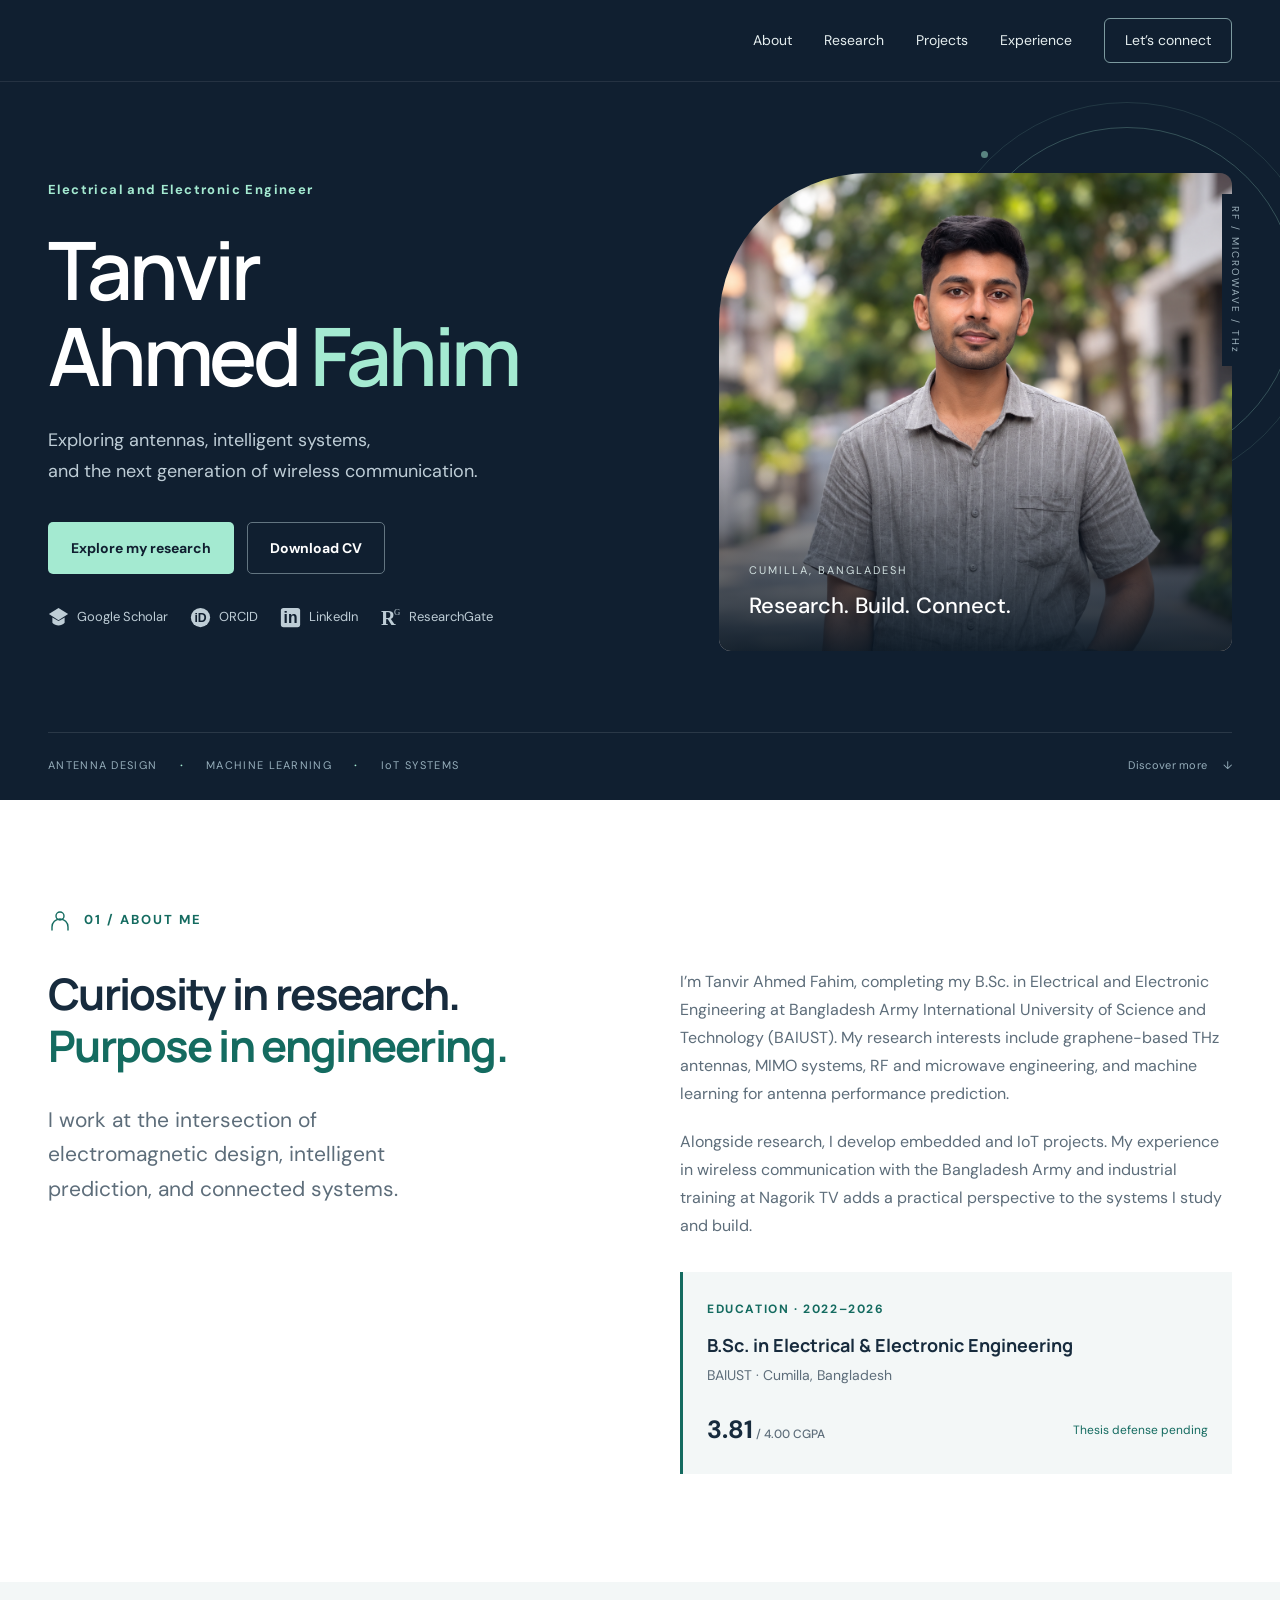
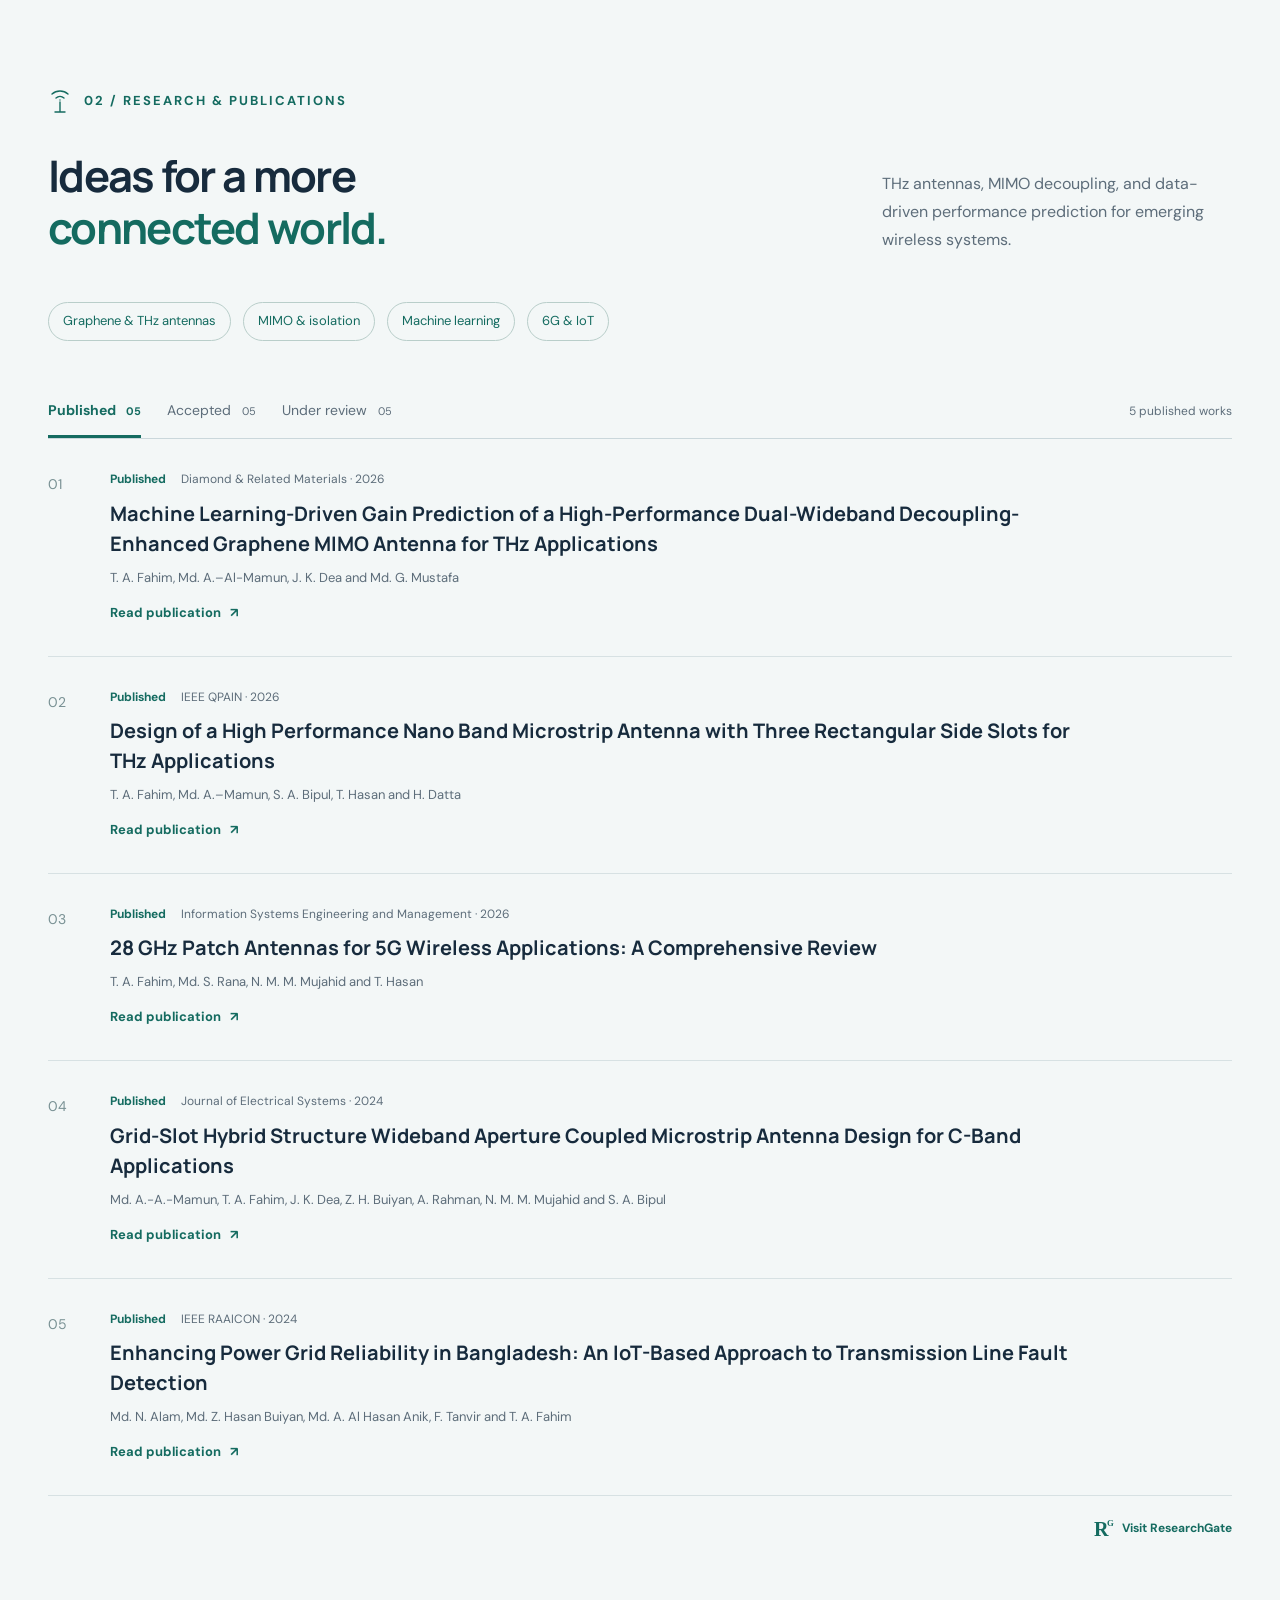
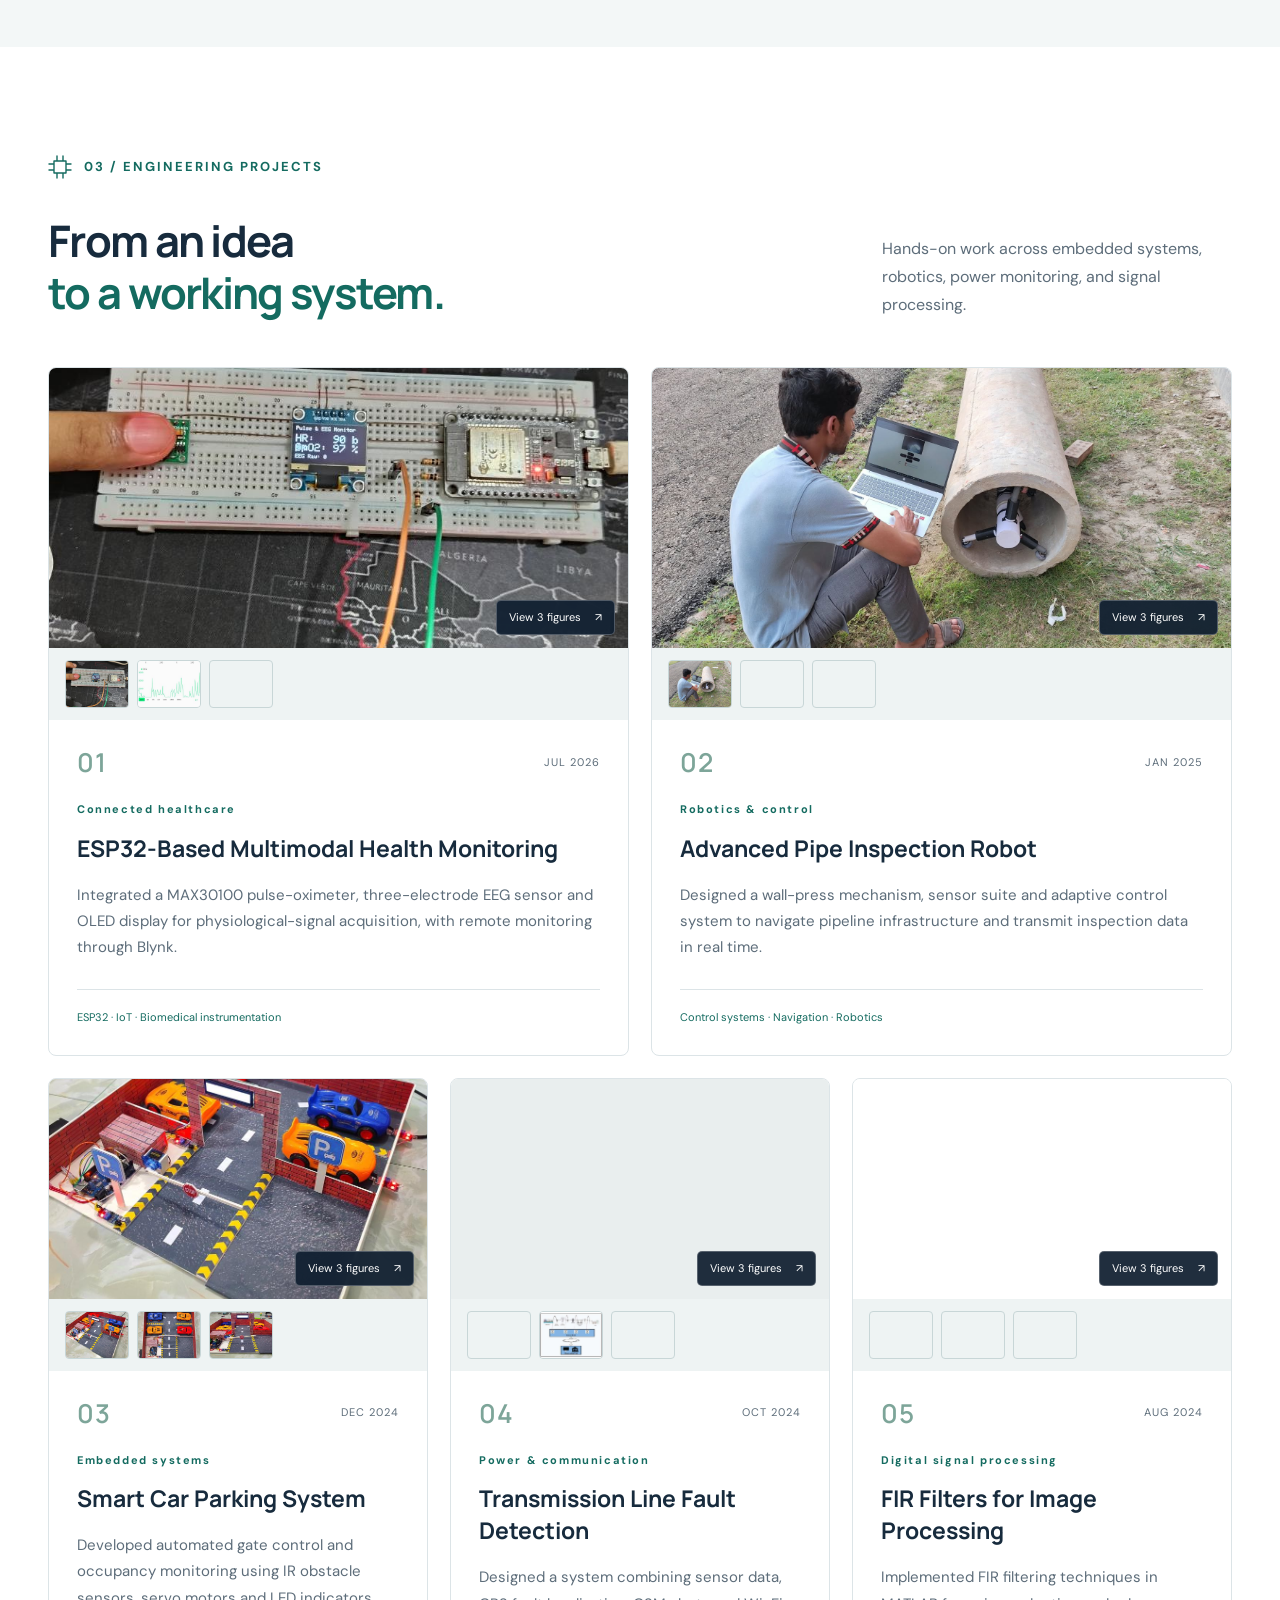
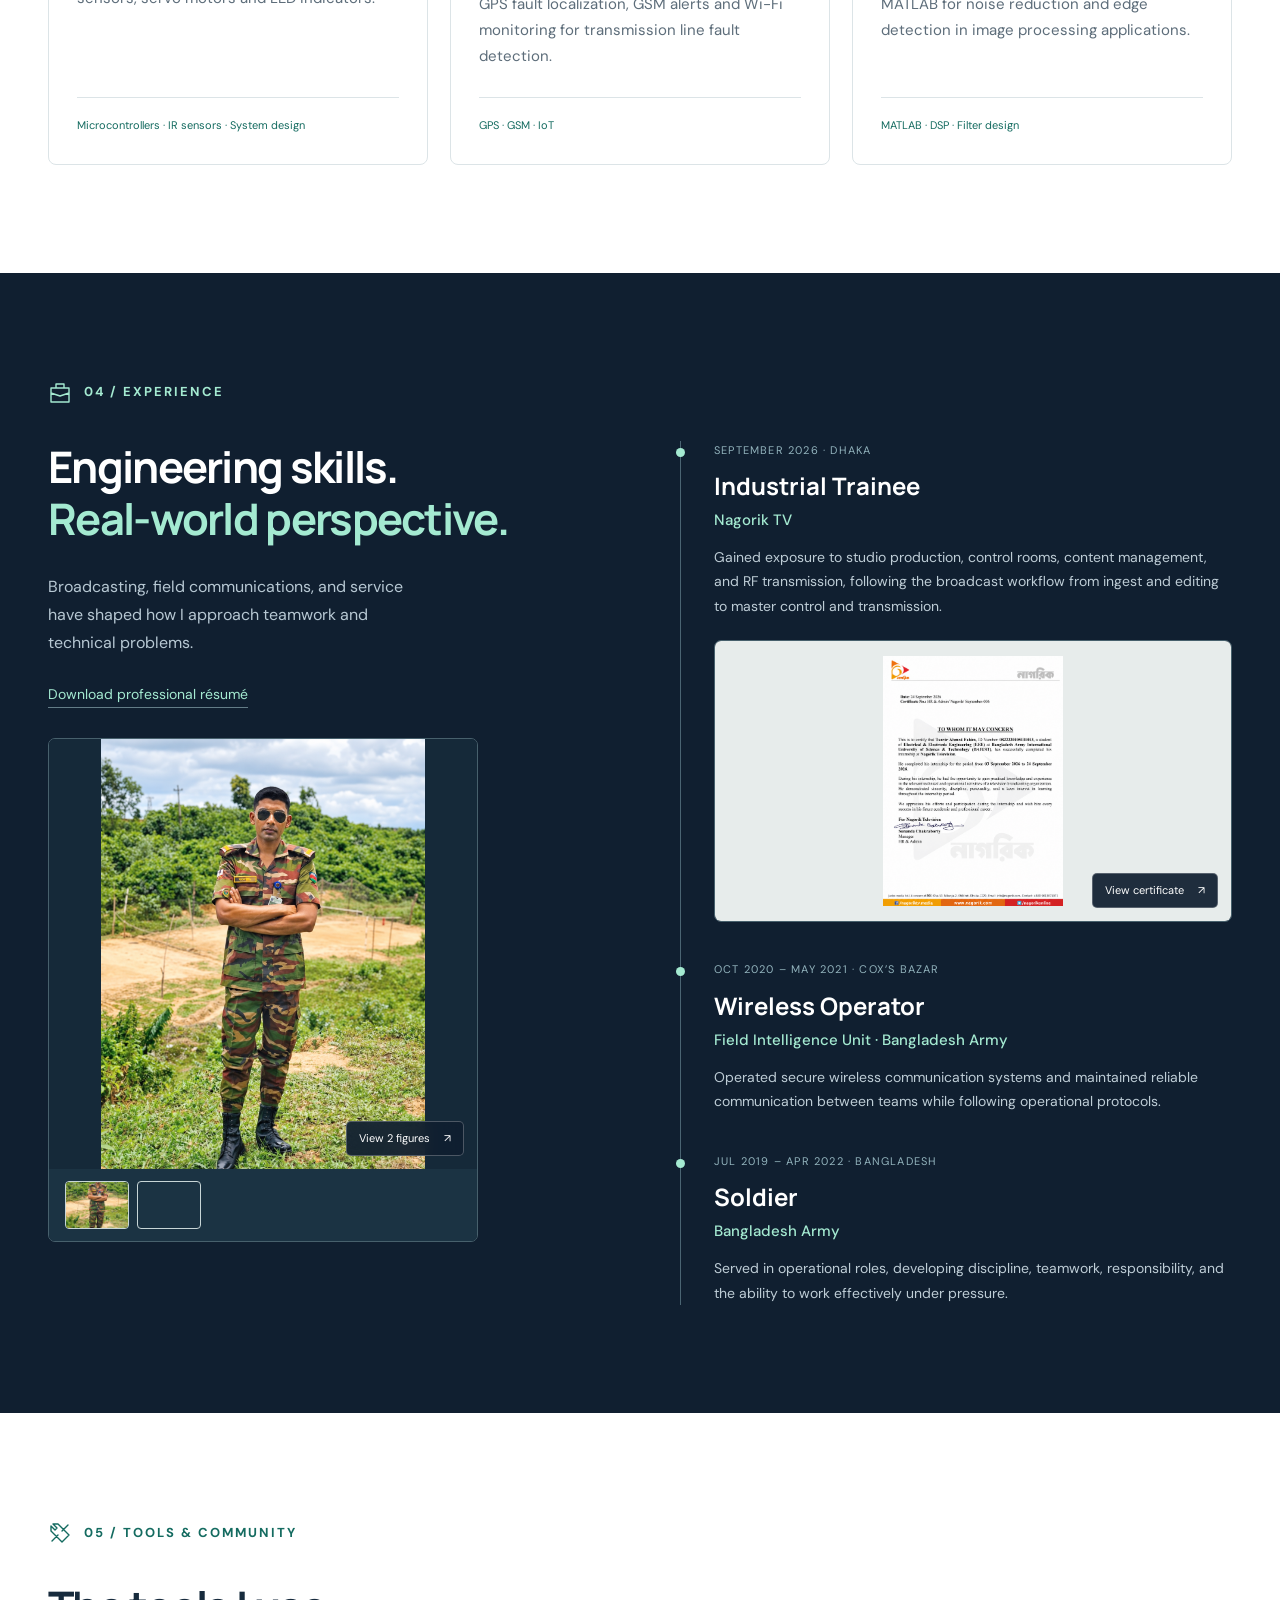
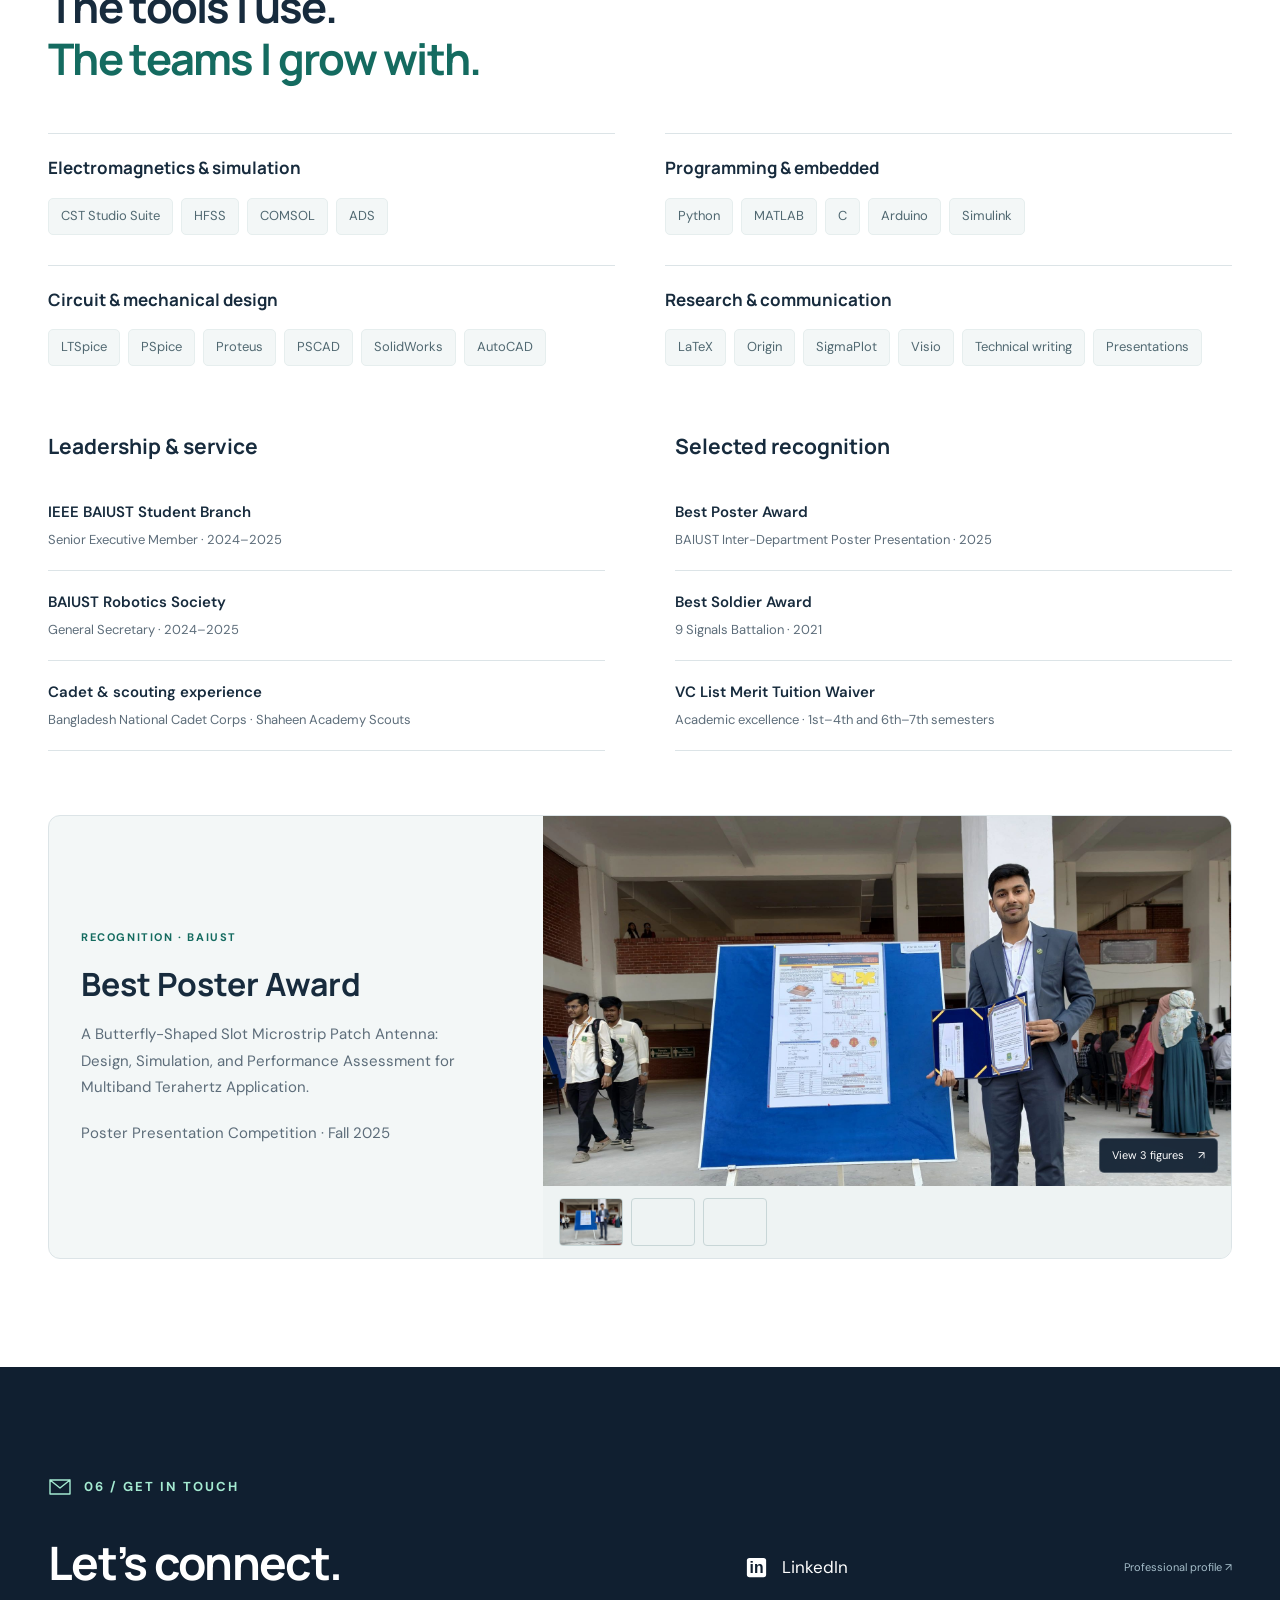
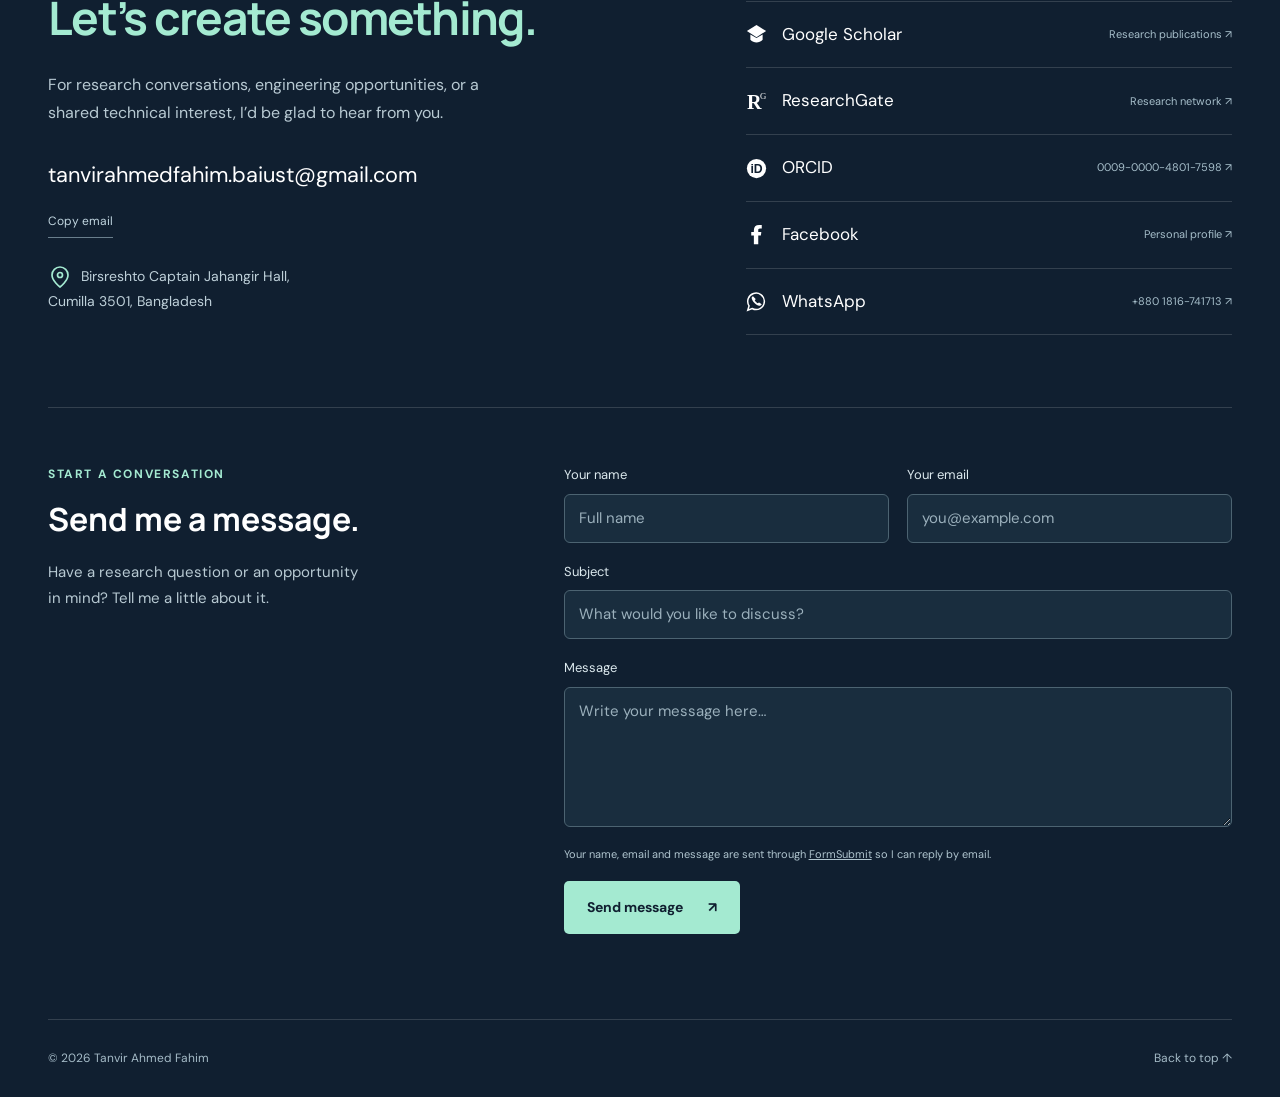
==== commit 9797ff5e: "Add files via upload" ====
--- a/index.html
+++ b/index.html
@@ -1,11 +1,11 @@
 <!doctype html>
-<html lang="en"><head><meta charset="utf-8"><meta name="viewport" content="width=device-width,initial-scale=1"><meta name="theme-color" content="#101f30"><title>Tanvir Ahmed Fahim | EEE &amp; Antenna Research</title><meta name="description" content="Tanvir Ahmed Fahim’s portfolio: THz and MIMO antenna research, machine learning, IoT projects, and electrical and electronic engineering."><meta property="og:title" content="Tanvir Ahmed Fahim | Research &amp; Engineering"><meta property="og:description" content="Exploring antennas, intelligent systems, and the next generation of wireless communication."><meta property="og:type" content="website"><meta property="og:image" content="https://fahim131013.github.io/assets/portrait.png"><link rel="icon" href="favicon.svg" type="image/svg+xml"><link rel="stylesheet" href="styles.css"><script src="script.js" defer></script><noscript><style>.paper[hidden]{display:grid}.filters,.publication-count,.menu-toggle,.copy-email{display:none}@media(max-width:760px){nav{display:flex;position:static;flex-direction:row;flex-wrap:wrap;width:auto;padding:8px;gap:12px;font-size:12px}.header{height:auto}.nav-wrap{flex-wrap:wrap}}</style></noscript></head>
+<html lang="en"><head><meta charset="utf-8"><meta name="viewport" content="width=device-width,initial-scale=1"><meta name="theme-color" content="#101f30"><title>Tanvir Ahmed Fahim | EEE &amp; Antenna Research</title><meta name="description" content="Tanvir Ahmed Fahim’s portfolio: THz and MIMO antenna research, machine learning, IoT projects, and electrical and electronic engineering."><meta property="og:title" content="Tanvir Ahmed Fahim | Research &amp; Engineering"><meta property="og:description" content="Exploring antennas, intelligent systems, and the next generation of wireless communication."><meta property="og:type" content="website"><meta property="og:image" content="https://fahim131013.github.io/portrait.png"><link rel="icon" href="favicon.svg" type="image/svg+xml"><link rel="stylesheet" href="portfolio-v3.css"><script src="portfolio-v3.js" defer></script><noscript><style>.paper[hidden]{display:grid}.filters,.publication-count,.menu-toggle,.copy-email{display:none}@media(max-width:760px){nav{display:flex;position:static;flex-direction:row;flex-wrap:wrap;width:auto;padding:8px;gap:12px;font-size:12px}.header{height:auto}.nav-wrap{flex-wrap:wrap}}</style></noscript></head>
 <body><a class="skip-link" href="#main">Skip to content</a><div class="scroll-progress" aria-hidden="true"></div>
 <header class="header"><div class="nav-wrap"><button class="menu-toggle" aria-expanded="false" aria-controls="navigation">Menu <span aria-hidden="true">☰</span></button><nav id="navigation" aria-label="Main navigation"><a href="#about">About</a><a href="#research">Research</a><a href="#projects">Projects</a><a href="#experience">Experience</a><a class="nav-contact" href="#contact">Let’s connect</a></nav></div></header>
-<main id="main"><section class="hero" id="home"><div class="hero-grid container"><div class="hero-copy"><p class="eyebrow intro">Electrical and Electronic Engineer</p><h1>Tanvir<br>Ahmed <em>Fahim.</em></h1><p class="hero-description">Exploring antennas, intelligent systems,<br class="desktop-break"> and the next generation of wireless communication.</p><div class="hero-actions"><a class="button primary" href="#research">Explore my research</a><a class="button secondary" href="assets/Tanvir-Ahmed-Fahim-CV.pdf" download>Download CV</a></div><div class="hero-links"><a href="https://scholar.google.com/citations?user=vqHgvY0AAAAJ&amp;hl=en" target="_blank" rel="noopener noreferrer"><svg class="social-icon" viewbox="0 0 24 24" fill="currentColor" aria-hidden="true"><path d="M1 8 12 1l11 7-11 7z"></path><path d="M5 12v6c4 4 10 4 14 0v-6l-7 4z"></path></svg>Google Scholar</a><a href="https://orcid.org/0009-0000-4801-7598" target="_blank" rel="noopener noreferrer"><svg class="social-icon" viewbox="0 0 24 24" fill="currentColor" aria-hidden="true"><circle cx="12" cy="12" r="11"></circle><text x="5" y="17" fill="var(--navy)" font-size="14" font-family="Arial" font-weight="bold">iD</text></svg>ORCID</a><a href="https://www.linkedin.com/in/tanvir-ahmed-fahim" target="_blank" rel="noopener noreferrer"><svg class="social-icon" viewbox="0 0 24 24" fill="currentColor" aria-hidden="true"><rect x="1" y="1" width="22" height="22" rx="3"></rect><text x="4" y="18" fill="var(--navy)" font-family="Arial" font-weight="bold" font-size="18">in</text></svg>LinkedIn</a><a href="https://www.researchgate.net/profile/Tanvir-Ahmed-Fahim" target="_blank" rel="noopener noreferrer"><svg class="social-icon" viewbox="0 0 24 24" fill="currentColor" aria-hidden="true"><text x="1" y="20" font-family="Georgia" font-size="23" font-weight="bold">R</text><text x="16" y="9" font-family="Georgia" font-size="10">G</text></svg>ResearchGate</a></div></div><div class="portrait-wrap"><div class="portrait-frame"><img src="assets/portrait.png" width="1254" height="1254" alt="Portrait of Tanvir Ahmed Fahim" fetchpriority="high"><div class="portrait-caption"><span>CUMILLA, BANGLADESH</span><strong>Research. Build. Connect.</strong></div></div><div class="orbit orbit-one" aria-hidden="true"></div><div class="orbit orbit-two" aria-hidden="true"></div><div class="portrait-label">RF / MICROWAVE / THz</div></div></div><div class="hero-bottom container"><span>ANTENNA DESIGN <b>·</b> MACHINE LEARNING <b>·</b> IoT SYSTEMS</span><a href="#about">Discover more <span aria-hidden="true">↓</span></a></div></section>
-<section class="about section container" id="about"><div class="section-label reveal"><svg class="section-icon" viewbox="0 0 24 24" fill="none" stroke="currentColor" stroke-width="1.4" stroke-linecap="round" stroke-linejoin="round" aria-hidden="true"><path d="M12 12a4 4 0 1 0 0-8 4 4 0 0 0 0 8M4 22v-3a8 8 0 0 1 16 0v3"></path></svg>01 / ABOUT ME</div><div class="about-grid"><div class="reveal"><h2>Curiosity in research.<br><em>Purpose in engineering.</em></h2><p class="large-text">I work at the intersection of electromagnetic design, intelligent prediction, and connected systems.</p></div><div class="about-copy reveal"><p>I’m Tanvir Ahmed Fahim, completing my B.Sc. in Electrical and Electronic Engineering at Bangladesh Army International University of Science and Technology (BAIUST). My research interests include graphene-based THz antennas, MIMO systems, RF and microwave engineering, and machine learning for antenna performance prediction.</p><p>Alongside research, I develop embedded and IoT projects. My experience in wireless communication with the Bangladesh Army and industrial training at Nagorik TV adds a practical perspective to the systems I study and build.</p><div class="education"><span class="eyebrow">EDUCATION · 2022–2026</span><h3>B.Sc. in Electrical &amp; Electronic Engineering</h3><p>BAIUST · Cumilla, Bangladesh</p><div class="education-bottom"><strong>3.81<span> / 4.00 CGPA</span></strong><span class="status-note">Thesis defense pending</span></div></div></div></div></section>
-<section class="research section" id="research"><div class="container"><div class="section-label reveal"><svg class="section-icon" viewbox="0 0 24 24" fill="none" stroke="currentColor" stroke-width="1.4" stroke-linecap="round" stroke-linejoin="round" aria-hidden="true"><path d="M12 22V12m-5 10h10M8 8a6 6 0 0 1 8 0M4 4a12 12 0 0 1 16 0M12 10h.01"></path></svg>02 / RESEARCH &amp; PUBLICATIONS</div><div class="section-heading reveal"><h2>Ideas for a more<br><em>connected world.</em></h2><p>THz antennas, MIMO decoupling, and data-driven performance prediction for emerging wireless systems.</p></div><div class="research-topics reveal"><span>Graphene &amp; THz antennas</span><span>MIMO &amp; isolation</span><span>Machine learning</span><span>6G &amp; IoT</span></div><div class="publication-bar"><div class="filters" aria-label="Filter publications"><button class="active" data-filter="Published" aria-pressed="true">Published <span>05</span></button><button data-filter="Accepted" aria-pressed="false">Accepted <span>05</span></button><button data-filter="Under review" aria-pressed="false">Under review <span>05</span></button></div><span id="publication-count" class="publication-count" aria-live="polite">5 published works</span></div><div class="paper-list"><article class="paper" data-status="Published"><div class="paper-number">01</div><div><div class="paper-meta"><span class="badge">Published</span> Diamond &amp; Related Materials · 2026</div><h3>Machine Learning-Driven Gain Prediction of a High-Performance Dual-Wideband Decoupling-Enhanced Graphene MIMO Antenna for THz Applications</h3><p class="authors">T. A. Fahim, Md. A.–Al-Mamun, J. K. Dea and Md. G. Mustafa</p><a class="paper-link" href="https://doi.org/10.1016/j.diamond.2026.114121" target="_blank" rel="noopener noreferrer">Read publication <span aria-hidden="true">↗</span></a></div></article><article class="paper" data-status="Published"><div class="paper-number">02</div><div><div class="paper-meta"><span class="badge">Published</span> IEEE QPAIN · 2026</div><h3>Design of a High Performance Nano Band Microstrip Antenna with Three Rectangular Side Slots for THz Applications</h3><p class="authors">T. A. Fahim, Md. A.–Mamun, S. A. Bipul, T. Hasan and H. Datta</p><a class="paper-link" href="https://doi.org/10.1109/QPAIN69676.2026.11545910" target="_blank" rel="noopener noreferrer">Read publication <span aria-hidden="true">↗</span></a></div></article><article class="paper" data-status="Published"><div class="paper-number">03</div><div><div class="paper-meta"><span class="badge">Published</span> Information Systems Engineering and Management · 2026</div><h3>28 GHz Patch Antennas for 5G Wireless Applications: A Comprehensive Review</h3><p class="authors">T. A. Fahim, Md. S. Rana, N. M. M. Mujahid and T. Hasan</p><a class="paper-link" href="https://doi.org/10.1007/978-3-032-19196-0_16" target="_blank" rel="noopener noreferrer">Read publication <span aria-hidden="true">↗</span></a></div></article><article class="paper" data-status="Published"><div class="paper-number">04</div><div><div class="paper-meta"><span class="badge">Published</span> Journal of Electrical Systems · 2024</div><h3>Grid-Slot Hybrid Structure Wideband Aperture Coupled Microstrip Antenna Design for C-Band Applications</h3><p class="authors">Md. A.-A.-Mamun, T. A. Fahim, J. K. Dea, Z. H. Buiyan, A. Rahman, N. M. M. Mujahid and S. A. Bipul</p><a class="paper-link" href="https://journal.esrgroups.org/jes/article/view/7502" target="_blank" rel="noopener noreferrer">Read publication <span aria-hidden="true">↗</span></a></div></article><article class="paper" data-status="Published"><div class="paper-number">05</div><div><div class="paper-meta"><span class="badge">Published</span> IEEE RAAICON · 2024</div><h3>Enhancing Power Grid Reliability in Bangladesh: An IoT-Based Approach to Transmission Line Fault Detection</h3><p class="authors">Md. N. Alam, Md. Z. Hasan Buiyan, Md. A. Al Hasan Anik, F. Tanvir and T. A. Fahim</p><a class="paper-link" href="https://doi.org/10.1109/RAAICON64172.2024.10928383" target="_blank" rel="noopener noreferrer">Read publication <span aria-hidden="true">↗</span></a></div></article><article class="paper" data-status="Accepted" hidden><div class="paper-number">06</div><div><div class="paper-meta"><span class="badge">Accepted</span> ICTIS 2026 · 2026</div><h3>Design of a Compact Modified Inset-Fed Circular and Inverted U-Shaped Patch Antenna for Terahertz Applications</h3><p class="authors">T. A. Fahim, Md. S. Rana, S. A. Bipul, T. Hasan, N. M. M. Mujahid and H. Datta</p><span class="pending">Accepted for publication</span></div></article><article class="paper" data-status="Accepted" hidden><div class="paper-number">07</div><div><div class="paper-meta"><span class="badge">Accepted</span> Engineering, Technology &amp; Applied Science Research</div><h3>Compact THz MIMO Antenna with Multi-Resonance and Low Mutual Coupling for High-Speed Communication</h3><p class="authors">Md. A. Haque, T. A. Fahim, M. H. Riad, J.–J. Tiang and N. S. S. Singh</p><span class="pending">Accepted for publication</span></div></article><article class="paper" data-status="Accepted" hidden><div class="paper-number">08</div><div><div class="paper-meta"><span class="badge">Accepted</span> Engineering, Technology &amp; Applied Science Research</div><h3>High-Performance Dual-Band Graphene-Based THz MIMO Antenna with Excellent Diversity Characteristics for 6G Wireless Systems</h3><p class="authors">Md. A. Haque, T. A. Fahim, M. H. Riad, Md. S. Mahmud, J.–J. Tiang and N. S. S. Singh</p><span class="pending">Accepted for publication</span></div></article><article class="paper" data-status="Accepted" hidden><div class="paper-number">09</div><div><div class="paper-meta"><span class="badge">Accepted</span> IEEE International Conference on Microwave, Antennas, RF and Sensors · 2026</div><h3>A Dual-Band High-Gain Multiresonance Graphene Based THz Antenna for Future 6G Applications</h3><p class="authors">T. A. Fahim, Md. A.–Al-Mamun, J. K. Dea and N. J. Sumaiya</p><span class="pending">Accepted for publication</span></div></article><article class="paper" data-status="Accepted" hidden><div class="paper-number">10</div><div><div class="paper-meta"><span class="badge">Accepted</span> iCACCESS 2026 · 2026</div><h3>Isolation-Wall Integrated Graphene THz MIMO Antenna with Wideband and High-Diversity Performance for 6G Applications</h3><p class="authors">T. A. Fahim, Md. A.–Al-Mamun, Md. G. Mustafa and Md. A. Haque</p><span class="pending">Accepted for publication</span></div></article><article class="paper" data-status="Under review" hidden><div class="paper-number">11</div><div><div class="paper-meta"><span class="badge">Under review</span> Discover Internet of Things</div><h3>Design and Performance Analysis of a PBG Substrate MIMO Antenna with RLC Validation for 6G and IoT Applications</h3><p class="authors">T. A. Fahim, M. H. Riad, J.–J. Tiang, N. S. S. Singh and Md. A. Haque</p><span class="pending">Manuscript under peer review</span></div></article><article class="paper" data-status="Under review" hidden><div class="paper-number">12</div><div><div class="paper-meta"><span class="badge">Under review</span> Scientific Reports</div><h3>A Clustered Circular-Slot Graphene THz MIMO Antenna with RLC-Validated Hybrid Learning for UAV-Enabled 6G Smart City</h3><p class="authors">T. A. Fahim, M. H. Riad, J.–J. Tiang, N. S. S. Singh and Md. A. Haque</p><span class="pending">Manuscript under peer review</span></div></article><article class="paper" data-status="Under review" hidden><div class="paper-number">13</div><div><div class="paper-meta"><span class="badge">Under review</span> Engineering Reports</div><h3>ML/DL Assisted Design of a Flower-Shaped Two-Port Antenna for 6G IoT Applications with ECM Validation</h3><p class="authors">Md. A. Haque, T. A. Fahim, M. H. Riad, J.–J. Tiang, N. S. S. Singh, Md. M. Islam, M. R. Rashel and M. Tlemcani</p><span class="pending">Manuscript under peer review</span></div></article><article class="paper" data-status="Under review" hidden><div class="paper-number">14</div><div><div class="paper-meta"><span class="badge">Under review</span> Scientific Reports</div><h3>Compact Multiresonant Graphene-Based THz Antenna with RLC Circuit Validation and ML-Assisted Efficiency Prediction for Advanced Wireless Applications</h3><p class="authors">T. A. Fahim, Md. A.–Al-Mamun, J. K. Dea and Md. G. Mustafa</p><span class="pending">Manuscript under peer review</span></div></article><article class="paper" data-status="Under review" hidden><div class="paper-number">15</div><div><div class="paper-meta"><span class="badge">Under review</span> SN Computer Science</div><h3>Design and Multi-Level Validation of a Penta-Slot Graphene THz MIMO Antenna Using RLC Circuit Modeling and Hybrid Machine Learning</h3><p class="authors">Md. A. Haque, T. A. Fahim, M. H. Riad, J.–J. Tiang and N. S. S. Singh</p><span class="pending">Manuscript under peer review</span></div></article></div><div class="research-footer"><a href="https://www.researchgate.net/profile/Tanvir-Ahmed-Fahim" target="_blank" rel="noopener noreferrer"><svg class="social-icon" viewbox="0 0 24 24" fill="currentColor" aria-hidden="true"><text x="1" y="20" font-family="Georgia" font-size="23" font-weight="bold">R</text><text x="16" y="9" font-family="Georgia" font-size="10">G</text></svg>Visit ResearchGate</a></div></div></section>
-<section class="section container" id="projects"><div class="section-label reveal"><svg class="section-icon" viewbox="0 0 24 24" fill="none" stroke="currentColor" stroke-width="1.4" stroke-linecap="round" stroke-linejoin="round" aria-hidden="true"><path d="M6 6h12v12H6zM9 1v5m6-5v5M9 18v5m6-5v5M1 9h5m-5 6h5m12-6h5m-5 6h5"></path></svg>03 / ENGINEERING PROJECTS</div><div class="section-heading reveal"><h2>From an idea<br><em>to a working system.</em></h2><p>Hands-on work across embedded systems, robotics, power monitoring, and signal processing.</p></div><div class="projects-grid"><article class="project reveal"><div class="gallery project-gallery "><a class="gallery-cover" href="assets/gallery/health-prototype.jpeg" data-gallery="health" data-index="0" aria-label="Open ESP32 health-monitoring prototype"><img src="assets/gallery/health-prototype.jpeg" alt="ESP32 health-monitoring prototype" loading="lazy" decoding="async"><span class="gallery-open">View 3 figures <span aria-hidden="true">↗</span></span></a><div class="gallery-thumbs"><a href="assets/gallery/health-prototype.jpeg" data-gallery="health" data-index="0" aria-label="Open ESP32 health-monitoring prototype"><img src="assets/gallery/health-prototype.jpeg" alt="ESP32 health-monitoring prototype" loading="lazy" decoding="async"></a><a href="assets/gallery/health-dashboard.jpeg" data-gallery="health" data-index="1" aria-label="Open Blynk EEG and SpO₂ monitoring dashboard"><img src="assets/gallery/health-dashboard.jpeg" alt="Blynk EEG and SpO₂ monitoring dashboard" loading="lazy" decoding="async"></a><a href="assets/gallery/health-wiring.jpeg" data-gallery="health" data-index="2" aria-label="Open ESP32, MAX30100, EEG sensor and OLED wiring"><img src="assets/gallery/health-wiring.jpeg" alt="ESP32, MAX30100, EEG sensor and OLED wiring" loading="lazy" decoding="async"></a></div></div><div class="project-top"><span>01</span><span>JUL 2026</span></div><p class="eyebrow">Connected healthcare</p><h3>ESP32-Based Multimodal Health Monitoring</h3><p>Integrated a MAX30100 pulse-oximeter, three-electrode EEG sensor and OLED display for physiological-signal acquisition, with remote monitoring through Blynk.</p><div class="project-tags">ESP32 · IoT · Biomedical instrumentation</div></article><article class="project reveal"><div class="gallery project-gallery "><a class="gallery-cover" href="assets/gallery/robot-field-test.jpeg" data-gallery="robot" data-index="0" aria-label="Open Pipe inspection robot — field testing"><img src="assets/gallery/robot-field-test.jpeg" alt="Pipe inspection robot — field testing" loading="lazy" decoding="async"><span class="gallery-open">View 3 figures <span aria-hidden="true">↗</span></span></a><div class="gallery-thumbs"><a href="assets/gallery/robot-field-test.jpeg" data-gallery="robot" data-index="0" aria-label="Open Pipe inspection robot — field testing"><img src="assets/gallery/robot-field-test.jpeg" alt="Pipe inspection robot — field testing" loading="lazy" decoding="async"></a><a href="assets/gallery/robot-in-pipe.jpeg" data-gallery="robot" data-index="1" aria-label="Open Wall-press robot inside a pipeline"><img src="assets/gallery/robot-in-pipe.jpeg" alt="Wall-press robot inside a pipeline" loading="lazy" decoding="async"></a><a href="assets/gallery/robot-components.jpeg" data-gallery="robot" data-index="2" aria-label="Open Robot components and sensor layout"><img src="assets/gallery/robot-components.jpeg" alt="Robot components and sensor layout" loading="lazy" decoding="async"></a></div></div><div class="project-top"><span>02</span><span>JAN 2025</span></div><p class="eyebrow">Robotics &amp; control</p><h3>Advanced Pipe Inspection Robot</h3><p>Designed a wall-press mechanism, sensor suite and adaptive control system to navigate pipeline infrastructure and transmit inspection data in real time.</p><div class="project-tags">Control systems · Navigation · Robotics</div></article><article class="project reveal"><div class="gallery project-gallery "><a class="gallery-cover" href="assets/gallery/parking-perspective.jpeg" data-gallery="parking" data-index="0" aria-label="Open Smart car parking — complete prototype"><img src="assets/gallery/parking-perspective.jpeg" alt="Smart car parking — complete prototype" loading="lazy" decoding="async"><span class="gallery-open">View 3 figures <span aria-hidden="true">↗</span></span></a><div class="gallery-thumbs"><a href="assets/gallery/parking-perspective.jpeg" data-gallery="parking" data-index="0" aria-label="Open Smart car parking — complete prototype"><img src="assets/gallery/parking-perspective.jpeg" alt="Smart car parking — complete prototype" loading="lazy" decoding="async"></a><a href="assets/gallery/parking-overhead.jpeg" data-gallery="parking" data-index="1" aria-label="Open Parking layout and control electronics"><img src="assets/gallery/parking-overhead.jpeg" alt="Parking layout and control electronics" loading="lazy" decoding="async"></a><a href="assets/gallery/parking-gate.jpeg" data-gallery="parking" data-index="2" aria-label="Open Automated entrance gate and display"><img src="assets/gallery/parking-gate.jpeg" alt="Automated entrance gate and display" loading="lazy" decoding="async"></a></div></div><div class="project-top"><span>03</span><span>DEC 2024</span></div><p class="eyebrow">Embedded systems</p><h3>Smart Car Parking System</h3><p>Developed automated gate control and occupancy monitoring using IR obstacle sensors, servo motors and LED indicators.</p><div class="project-tags">Microcontrollers · IR sensors · System design</div></article><article class="project reveal"><div class="gallery project-gallery "><a class="gallery-cover" href="assets/gallery/fault-prototype.png" data-gallery="fault" data-index="0" aria-label="Open Transmission line fault-detection prototype"><img src="assets/gallery/fault-prototype.png" alt="Transmission line fault-detection prototype" loading="lazy" decoding="async"><span class="gallery-open">View 3 figures <span aria-hidden="true">↗</span></span></a><div class="gallery-thumbs"><a href="assets/gallery/fault-prototype.png" data-gallery="fault" data-index="0" aria-label="Open Transmission line fault-detection prototype"><img src="assets/gallery/fault-prototype.png" alt="Transmission line fault-detection prototype" loading="lazy" decoding="async"></a><a href="assets/gallery/fault-system.png" data-gallery="fault" data-index="1" aria-label="Open Sensor network and observation system"><img src="assets/gallery/fault-system.png" alt="Sensor network and observation system" loading="lazy" decoding="async"></a><a href="assets/gallery/fault-block-diagram.png" data-gallery="fault" data-index="2" aria-label="Open Fault-detection system block diagram"><img src="assets/gallery/fault-block-diagram.png" alt="Fault-detection system block diagram" loading="lazy" decoding="async"></a></div></div><div class="project-top"><span>04</span><span>OCT 2024</span></div><p class="eyebrow">Power &amp; communication</p><h3>Transmission Line Fault Detection</h3><p>Designed a system combining sensor data, GPS fault localization, GSM alerts and Wi-Fi monitoring for transmission line fault detection.</p><div class="project-tags">GPS · GSM · IoT</div></article><article class="project reveal"><div class="gallery project-gallery diagram-gallery"><a class="gallery-cover" href="assets/gallery/fir-brain-results.jpeg" data-gallery="fir" data-index="0" aria-label="Open FIR and Sobel filtering — brain image results"><img src="assets/gallery/fir-brain-results.jpeg" alt="FIR and Sobel filtering — brain image results" loading="lazy" decoding="async"><span class="gallery-open">View 3 figures <span aria-hidden="true">↗</span></span></a><div class="gallery-thumbs"><a href="assets/gallery/fir-brain-results.jpeg" data-gallery="fir" data-index="0" aria-label="Open FIR and Sobel filtering — brain image results"><img src="assets/gallery/fir-brain-results.jpeg" alt="FIR and Sobel filtering — brain image results" loading="lazy" decoding="async"></a><a href="assets/gallery/fir-tank-results.jpeg" data-gallery="fir" data-index="1" aria-label="Open FIR and Sobel filtering — tank image results"><img src="assets/gallery/fir-tank-results.jpeg" alt="FIR and Sobel filtering — tank image results" loading="lazy" decoding="async"></a><a href="assets/gallery/fir-workflow.jpeg" data-gallery="fir" data-index="2" aria-label="Open Noise reduction and edge-detection workflow"><img src="assets/gallery/fir-workflow.jpeg" alt="Noise reduction and edge-detection workflow" loading="lazy" decoding="async"></a></div></div><div class="project-top"><span>05</span><span>AUG 2024</span></div><p class="eyebrow">Digital signal processing</p><h3>FIR Filters for Image Processing</h3><p>Implemented FIR filtering techniques in MATLAB for noise reduction and edge detection in image processing applications.</p><div class="project-tags">MATLAB · DSP · Filter design</div></article></div></section>
-<section class="experience section" id="experience"><div class="container"><div class="section-label reveal"><svg class="section-icon" viewbox="0 0 24 24" fill="none" stroke="currentColor" stroke-width="1.4" stroke-linecap="round" stroke-linejoin="round" aria-hidden="true"><path d="M8 7V3h8v4M3 7h18v14H3zM3 12l9 3 9-3"></path></svg>04 / EXPERIENCE</div><div class="experience-grid"><div class="reveal"><h2>Engineering skills.<br><em>Real-world perspective.</em></h2><p class="experience-intro">Broadcasting, field communications, and service have shaped how I approach teamwork and technical problems.</p><a class="text-link" href="assets/Tanvir-Ahmed-Fahim-Resume.pdf" download>Download professional résumé</a><div class="gallery service-gallery"><a class="gallery-cover" href="assets/gallery/army-portrait.png" data-gallery="army" data-index="0" aria-label="Open Bangladesh Army service"><img src="assets/gallery/army-portrait.png" alt="Bangladesh Army service" loading="lazy" decoding="async"><span class="gallery-open">View 2 figures <span aria-hidden="true">↗</span></span></a><div class="gallery-thumbs"><a href="assets/gallery/army-portrait.png" data-gallery="army" data-index="0" aria-label="Open Bangladesh Army service"><img src="assets/gallery/army-portrait.png" alt="Bangladesh Army service" loading="lazy" decoding="async"></a><a href="assets/gallery/retirement-card-redacted.png" data-gallery="army" data-index="1" aria-label="Open Retirement card · personal identifiers redacted"><img src="assets/gallery/retirement-card-redacted.png" alt="Retirement card · personal identifiers redacted" loading="lazy" decoding="async"></a></div></div></div><div class="timeline"><article class="reveal"><div class="timeline-date">SEPTEMBER 2026 · DHAKA</div><h3>Industrial Trainee</h3><h4>Nagorik TV</h4><p>Gained exposure to studio production, control rooms, content management, and RF transmission, following the broadcast workflow from ingest and editing to master control and transmission.</p><div class="gallery document-gallery"><a class="gallery-cover" href="assets/gallery/nagorik-certificate.png" data-gallery="nagorik" data-index="0" aria-label="Open Nagorik TV internship certificate · September 2026"><img src="assets/gallery/nagorik-certificate.png" alt="Nagorik TV internship certificate · September 2026" loading="lazy" decoding="async"><span class="gallery-open">View certificate <span aria-hidden="true">↗</span></span></a><div class="gallery-thumbs"><a href="assets/gallery/nagorik-certificate.png" data-gallery="nagorik" data-index="0" aria-label="Open Nagorik TV internship certificate · September 2026"><img src="assets/gallery/nagorik-certificate.png" alt="Nagorik TV internship certificate · September 2026" loading="lazy" decoding="async"></a></div></div></article><article class="reveal"><div class="timeline-date">OCT 2020 – MAY 2021 · COX’S BAZAR</div><h3>Wireless Operator</h3><h4>Field Intelligence Unit · Bangladesh Army</h4><p>Operated secure wireless communication systems and maintained reliable communication between teams while following operational protocols.</p></article><article class="reveal"><div class="timeline-date">JUL 2019 – APR 2022 · BANGLADESH</div><h3>Soldier</h3><h4>Bangladesh Army</h4><p>Served in operational roles, developing discipline, teamwork, responsibility, and the ability to work effectively under pressure.</p></article></div></div></div></section>
-<section class="section container" id="skills"><div class="section-label reveal"><svg class="section-icon" viewbox="0 0 24 24" fill="none" stroke="currentColor" stroke-width="1.4" stroke-linecap="round" stroke-linejoin="round" aria-hidden="true"><path d="m4 20 6-6m4-4 6-6M5 3l4 4-2 2-4-4v5l11 11 7-7L10 3z"></path></svg>05 / TOOLS &amp; COMMUNITY</div><div class="section-heading reveal"><h2>The tools I use.<br><em>The teams I grow with.</em></h2></div><div class="skills-grid"><article class="skill-group reveal"><h3>Electromagnetics &amp; simulation</h3><div class="chips"><span>CST Studio Suite</span><span>HFSS</span><span>COMSOL</span><span>ADS</span></div></article><article class="skill-group reveal"><h3>Programming &amp; embedded</h3><div class="chips"><span>Python</span><span>MATLAB</span><span>C</span><span>Arduino</span><span>Simulink</span></div></article><article class="skill-group reveal"><h3>Circuit &amp; mechanical design</h3><div class="chips"><span>LTSpice</span><span>PSpice</span><span>Proteus</span><span>PSCAD</span><span>SolidWorks</span><span>AutoCAD</span></div></article><article class="skill-group reveal"><h3>Research &amp; communication</h3><div class="chips"><span>LaTeX</span><span>Origin</span><span>SigmaPlot</span><span>Visio</span><span>Technical writing</span><span>Presentations</span></div></article></div><div class="community-grid"><div class="reveal"><h3 class="minor-heading">Leadership &amp; service</h3><div class="compact-row"><strong>IEEE BAIUST Student Branch</strong><span>Senior Executive Member · 2024–2025</span></div><div class="compact-row"><strong>BAIUST Robotics Society</strong><span>General Secretary · 2024–2025</span></div><div class="compact-row"><strong>Cadet &amp; scouting experience</strong><span>Bangladesh National Cadet Corps · Shaheen Academy Scouts</span></div></div><div class="reveal"><h3 class="minor-heading">Selected recognition</h3><div class="compact-row"><strong>Best Poster Award</strong><span>BAIUST Inter-Department Poster Presentation · 2025</span></div><div class="compact-row"><strong>Best Soldier Award</strong><span>9 Signals Battalion · 2021</span></div><div class="compact-row"><strong>VC List Merit Tuition Waiver</strong><span>Academic excellence · 1st–4th and 6th–7th semesters</span></div></div></div><div class="award-feature reveal"><div><p class="eyebrow">RECOGNITION · BAIUST</p><h3>Best Poster Award</h3><p>A Butterfly-Shaped Slot Microstrip Patch Antenna: Design, Simulation, and Performance Assessment for Multiband Terahertz Application.</p><p class="award-date">Poster Presentation Competition · Fall 2025</p></div><div class="gallery "><a class="gallery-cover" href="assets/gallery/poster-presentation.jpeg" data-gallery="awards" data-index="0" aria-label="Open Poster presentation · BAIUST, Fall 2025"><img src="assets/gallery/poster-presentation.jpeg" alt="Poster presentation · BAIUST, Fall 2025" loading="lazy" decoding="async"><span class="gallery-open">View 3 figures <span aria-hidden="true">↗</span></span></a><div class="gallery-thumbs"><a href="assets/gallery/poster-presentation.jpeg" data-gallery="awards" data-index="0" aria-label="Open Poster presentation · BAIUST, Fall 2025"><img src="assets/gallery/poster-presentation.jpeg" alt="Poster presentation · BAIUST, Fall 2025" loading="lazy" decoding="async"></a><a href="assets/gallery/award-ceremony.jpeg" data-gallery="awards" data-index="1" aria-label="Open Best Poster Award presentation ceremony"><img src="assets/gallery/award-ceremony.jpeg" alt="Best Poster Award presentation ceremony" loading="lazy" decoding="async"></a><a href="assets/gallery/poster-award.jpeg" data-gallery="awards" data-index="2" aria-label="Open Best Poster Award certificate · 8 December 2025"><img src="assets/gallery/poster-award.jpeg" alt="Best Poster Award certificate · 8 December 2025" loading="lazy" decoding="async"></a></div></div></div></section>
-<section class="contact section" id="contact"><div class="container"><div class="section-label reveal"><svg class="section-icon" viewbox="0 0 24 24" fill="none" stroke="currentColor" stroke-width="1.4" stroke-linecap="round" stroke-linejoin="round" aria-hidden="true"><path d="M2 5h20v14H2zM2 5l10 8L22 5"></path></svg>06 / GET IN TOUCH</div><div class="contact-grid"><div class="reveal"><h2>Let’s connect.<br><em>Let’s create something.</em></h2><p>For research conversations, engineering opportunities, or a shared technical interest, I’d be glad to hear from you.</p><a class="email-link" href="mailto:tanvirahmedfahim.baiust@gmail.com">tanvirahmedfahim.baiust@gmail.com</a><button class="copy-email" type="button">Copy email</button><span class="copy-status" role="status"></span><address class="contact-address"><svg class="location-icon" viewbox="0 0 24 24" fill="none" stroke="currentColor" stroke-width="1.7" aria-hidden="true"><path d="M20 10c0 6-8 12-8 12S4 16 4 10a8 8 0 1 1 16 0Z"></path><circle cx="12" cy="10" r="2.5"></circle></svg> Birsreshto Captain Jahangir Hall,<br>Cumilla 3501, Bangladesh</address></div><div class="contact-links reveal"><a href="https://www.linkedin.com/in/tanvir-ahmed-fahim" target="_blank" rel="noopener noreferrer"><svg class="social-icon" viewbox="0 0 24 24" fill="currentColor" aria-hidden="true"><rect x="1" y="1" width="22" height="22" rx="3"></rect><text x="4" y="18" fill="var(--navy)" font-family="Arial" font-weight="bold" font-size="18">in</text></svg>LinkedIn <span>Professional profile ↗</span></a><a href="https://scholar.google.com/citations?user=vqHgvY0AAAAJ&amp;hl=en" target="_blank" rel="noopener noreferrer"><svg class="social-icon" viewbox="0 0 24 24" fill="currentColor" aria-hidden="true"><path d="M1 8 12 1l11 7-11 7z"></path><path d="M5 12v6c4 4 10 4 14 0v-6l-7 4z"></path></svg>Google Scholar <span>Research publications ↗</span></a><a href="https://www.researchgate.net/profile/Tanvir-Ahmed-Fahim" target="_blank" rel="noopener noreferrer"><svg class="social-icon" viewbox="0 0 24 24" fill="currentColor" aria-hidden="true"><text x="1" y="20" font-family="Georgia" font-size="23" font-weight="bold">R</text><text x="16" y="9" font-family="Georgia" font-size="10">G</text></svg>ResearchGate <span>Research network ↗</span></a><a href="https://orcid.org/0009-0000-4801-7598" target="_blank" rel="noopener noreferrer"><svg class="social-icon" viewbox="0 0 24 24" fill="currentColor" aria-hidden="true"><circle cx="12" cy="12" r="11"></circle><text x="5" y="17" fill="var(--navy)" font-size="14" font-family="Arial" font-weight="bold">iD</text></svg>ORCID <span>0009-0000-4801-7598 ↗</span></a><a href="https://www.facebook.com/Tanvir.Ahmed.FAHIM.30" target="_blank" rel="noopener noreferrer"><svg class="social-icon" viewbox="0 0 24 24" fill="currentColor" aria-hidden="true"><path d="M14 23V13h3l.5-4H14V7c0-1 .3-2 2-2h2V1h-3c-4 0-6 2-6 6v2H6v4h3v10z"></path></svg>Facebook <span>Personal profile ↗</span></a><a href="https://wa.me/8801816741713" target="_blank" rel="noopener noreferrer"><svg class="social-icon" viewbox="0 0 24 24" fill="currentColor" aria-hidden="true"><path fill="none" stroke="currentColor" stroke-width="1.7" d="M21 11.5A9.5 9.5 0 0 1 7 20l-5 2 1.5-5A9.5 9.5 0 1 1 21 11.5Z"></path><path d="M8 6c-3 1-1 5 2 8s6 4 8 1l-3-2-2 1-3-3 1-2z"></path></svg>WhatsApp <span>+880 1816-741713 ↗</span></a></div></div><section class="message-section" aria-labelledby="message-title"><div><p class="eyebrow">START A CONVERSATION</p><h3 id="message-title">Send me a message.</h3><p>Have a research question or an opportunity in mind? Tell me a little about it.</p></div><form class="message-form" action="https://formsubmit.co/tanvirahmedfahim.baiust@gmail.com" method="POST"><input type="hidden" name="_subject" value="New message from your portfolio"><input type="hidden" name="_template" value="table"><input type="hidden" name="_next" value="https://fahim131013.github.io/thanks.html"><input type="text" name="_honey" class="honeypot" tabindex="-1" autocomplete="off" aria-hidden="true"><div class="form-row"><label>Your name<input name="name" required autocomplete="name" maxlength="100" placeholder="Full name"></label><label>Your email<input type="email" name="email" required autocomplete="email" maxlength="254" placeholder="you@example.com"></label></div><label>Subject<input name="subject" required maxlength="160" placeholder="What would you like to discuss?"></label><label>Message<textarea name="message" required minlength="10" maxlength="5000" rows="5" placeholder="Write your message here…"></textarea></label><p class="form-note">Your name, email and message are sent through <a href="https://formsubmit.co/privacy.pdf" target="_blank" rel="noopener noreferrer">FormSubmit</a> so I can reply by email.</p><button class="button primary" type="submit">Send message <span aria-hidden="true">↗</span></button></form></section><footer><p>© <span id="year">2026</span> Tanvir Ahmed Fahim</p><a href="#home">Back to top ↑</a></footer></div></section></main><dialog class="lightbox" aria-labelledby="gallery-caption"><div class="lightbox-toolbar"><span id="gallery-position" aria-live="polite"></span><button type="button" class="gallery-close" aria-label="Close image gallery">Close ×</button></div><img class="lightbox-image" alt=""><div class="lightbox-bottom"><button type="button" class="gallery-prev" aria-label="Previous image">←</button><p id="gallery-caption" aria-live="polite"></p><button type="button" class="gallery-next" aria-label="Next image">→</button></div><a class="full-image" target="_blank" rel="noopener noreferrer">Open full-size image ↗</a></dialog><script type="application/json" id="gallery-data">{"health": [{"src": "assets/gallery/health-prototype.jpeg", "caption": "ESP32 health-monitoring prototype"}, {"src": "assets/gallery/health-dashboard.jpeg", "caption": "Blynk EEG and SpO₂ monitoring dashboard"}, {"src": "assets/gallery/health-wiring.jpeg", "caption": "ESP32, MAX30100, EEG sensor and OLED wiring"}], "robot": [{"src": "assets/gallery/robot-field-test.jpeg", "caption": "Pipe inspection robot — field testing"}, {"src": "assets/gallery/robot-in-pipe.jpeg", "caption": "Wall-press robot inside a pipeline"}, {"src": "assets/gallery/robot-components.jpeg", "caption": "Robot components and sensor layout"}], "parking": [{"src": "assets/gallery/parking-perspective.jpeg", "caption": "Smart car parking — complete prototype"}, {"src": "assets/gallery/parking-overhead.jpeg", "caption": "Parking layout and control electronics"}, {"src": "assets/gallery/parking-gate.jpeg", "caption": "Automated entrance gate and display"}], "fault": [{"src": "assets/gallery/fault-prototype.png", "caption": "Transmission line fault-detection prototype"}, {"src": "assets/gallery/fault-system.png", "caption": "Sensor network and observation system"}, {"src": "assets/gallery/fault-block-diagram.png", "caption": "Fault-detection system block diagram"}], "fir": [{"src": "assets/gallery/fir-brain-results.jpeg", "caption": "FIR and Sobel filtering — brain image results"}, {"src": "assets/gallery/fir-tank-results.jpeg", "caption": "FIR and Sobel filtering — tank image results"}, {"src": "assets/gallery/fir-workflow.jpeg", "caption": "Noise reduction and edge-detection workflow"}], "nagorik": [{"src": "assets/gallery/nagorik-certificate.png", "caption": "Nagorik TV internship certificate · September 2026"}], "army": [{"src": "assets/gallery/army-portrait.png", "caption": "Bangladesh Army service"}, {"src": "assets/gallery/retirement-card-redacted.png", "caption": "Retirement card · personal identifiers redacted"}], "awards": [{"src": "assets/gallery/poster-presentation.jpeg", "caption": "Poster presentation · BAIUST, Fall 2025"}, {"src": "assets/gallery/award-ceremony.jpeg", "caption": "Best Poster Award presentation ceremony"}, {"src": "assets/gallery/poster-award.jpeg", "caption": "Best Poster Award certificate · 8 December 2025"}]}</script></body></html>+<main id="main"><section class="hero" id="home"><div class="hero-grid container"><div class="hero-copy"><p class="eyebrow intro">Electrical and Electronic Engineer</p><h1>Tanvir<br>Ahmed <em>Fahim</em></h1><p class="hero-description">Exploring antennas, intelligent systems,<br class="desktop-break"> and the next generation of wireless communication.</p><div class="hero-actions"><a class="button primary" href="#research">Explore my research</a><a class="button secondary" href="Tanvir-Ahmed-Fahim-CV.pdf" download>Download CV</a></div><div class="hero-links"><a href="https://scholar.google.com/citations?user=vqHgvY0AAAAJ&amp;hl=en" target="_blank" rel="noopener noreferrer"><svg class="social-icon" viewbox="0 0 24 24" fill="currentColor" aria-hidden="true" width="21" height="21" style="width:21px;height:21px;max-width:21px;flex-shrink:0"><path d="M1 8 12 1l11 7-11 7z"></path><path d="M5 12v6c4 4 10 4 14 0v-6l-7 4z"></path></svg>Google Scholar</a><a href="https://orcid.org/0009-0000-4801-7598" target="_blank" rel="noopener noreferrer"><svg class="social-icon" viewbox="0 0 24 24" fill="currentColor" aria-hidden="true" width="21" height="21" style="width:21px;height:21px;max-width:21px;flex-shrink:0"><circle cx="12" cy="12" r="11"></circle><text x="5" y="17" fill="var(--navy)" font-size="14" font-family="Arial" font-weight="bold">iD</text></svg>ORCID</a><a href="https://www.linkedin.com/in/tanvir-ahmed-fahim" target="_blank" rel="noopener noreferrer"><svg class="social-icon" viewbox="0 0 24 24" fill="currentColor" aria-hidden="true" width="21" height="21" style="width:21px;height:21px;max-width:21px;flex-shrink:0"><rect x="1" y="1" width="22" height="22" rx="3"></rect><text x="4" y="18" fill="var(--navy)" font-family="Arial" font-weight="bold" font-size="18">in</text></svg>LinkedIn</a><a href="https://www.researchgate.net/profile/Tanvir-Ahmed-Fahim" target="_blank" rel="noopener noreferrer"><svg class="social-icon" viewbox="0 0 24 24" fill="currentColor" aria-hidden="true" width="21" height="21" style="width:21px;height:21px;max-width:21px;flex-shrink:0"><text x="1" y="20" font-family="Georgia" font-size="23" font-weight="bold">R</text><text x="16" y="9" font-family="Georgia" font-size="10">G</text></svg>ResearchGate</a></div></div><div class="portrait-wrap"><div class="portrait-frame"><img src="portrait.png" width="1254" height="1254" alt="Portrait of Tanvir Ahmed Fahim" fetchpriority="high"><div class="portrait-caption"><span>CUMILLA, BANGLADESH</span><strong>Research. Build. Connect.</strong></div></div><div class="orbit orbit-one" aria-hidden="true"></div><div class="orbit orbit-two" aria-hidden="true"></div><div class="portrait-label">RF / MICROWAVE / THz</div></div></div><div class="hero-bottom container"><span>ANTENNA DESIGN <b>·</b> MACHINE LEARNING <b>·</b> IoT SYSTEMS</span><a href="#about">Discover more <span aria-hidden="true">↓</span></a></div></section>
+<section class="about section container" id="about"><div class="section-label reveal"><svg class="section-icon" viewbox="0 0 24 24" fill="none" stroke="currentColor" stroke-width="1.4" stroke-linecap="round" stroke-linejoin="round" aria-hidden="true" width="24" height="24" style="width:24px;height:24px;max-width:24px;flex-shrink:0"><path d="M12 12a4 4 0 1 0 0-8 4 4 0 0 0 0 8M4 22v-3a8 8 0 0 1 16 0v3"></path></svg>01 / ABOUT ME</div><div class="about-grid"><div class="reveal"><h2>Curiosity in research.<br><em>Purpose in engineering.</em></h2><p class="large-text">I work at the intersection of electromagnetic design, intelligent prediction, and connected systems.</p></div><div class="about-copy reveal"><p>I’m Tanvir Ahmed Fahim, completing my B.Sc. in Electrical and Electronic Engineering at Bangladesh Army International University of Science and Technology (BAIUST). My research interests include graphene-based THz antennas, MIMO systems, RF and microwave engineering, and machine learning for antenna performance prediction.</p><p>Alongside research, I develop embedded and IoT projects. My experience in wireless communication with the Bangladesh Army and industrial training at Nagorik TV adds a practical perspective to the systems I study and build.</p><div class="education"><span class="eyebrow">EDUCATION · 2022–2026</span><h3>B.Sc. in Electrical &amp; Electronic Engineering</h3><p>BAIUST · Cumilla, Bangladesh</p><div class="education-bottom"><strong>3.81<span> / 4.00 CGPA</span></strong><span class="status-note">Thesis defense pending</span></div></div></div></div></section>
+<section class="research section" id="research"><div class="container"><div class="section-label reveal"><svg class="section-icon" viewbox="0 0 24 24" fill="none" stroke="currentColor" stroke-width="1.4" stroke-linecap="round" stroke-linejoin="round" aria-hidden="true" width="24" height="24" style="width:24px;height:24px;max-width:24px;flex-shrink:0"><path d="M12 22V12m-5 10h10M8 8a6 6 0 0 1 8 0M4 4a12 12 0 0 1 16 0M12 10h.01"></path></svg>02 / RESEARCH &amp; PUBLICATIONS</div><div class="section-heading reveal"><h2>Ideas for a more<br><em>connected world.</em></h2><p>THz antennas, MIMO decoupling, and data-driven performance prediction for emerging wireless systems.</p></div><div class="research-topics reveal"><span>Graphene &amp; THz antennas</span><span>MIMO &amp; isolation</span><span>Machine learning</span><span>6G &amp; IoT</span></div><div class="publication-bar"><div class="filters" aria-label="Filter publications"><button class="active" data-filter="Published" aria-pressed="true">Published <span>05</span></button><button data-filter="Accepted" aria-pressed="false">Accepted <span>05</span></button><button data-filter="Under review" aria-pressed="false">Under review <span>05</span></button></div><span id="publication-count" class="publication-count" aria-live="polite">5 published works</span></div><div class="paper-list"><article class="paper" data-status="Published"><div class="paper-number">01</div><div><div class="paper-meta"><span class="badge">Published</span> Diamond &amp; Related Materials · 2026</div><h3>Machine Learning-Driven Gain Prediction of a High-Performance Dual-Wideband Decoupling-Enhanced Graphene MIMO Antenna for THz Applications</h3><p class="authors">T. A. Fahim, Md. A.–Al-Mamun, J. K. Dea and Md. G. Mustafa</p><a class="paper-link" href="https://doi.org/10.1016/j.diamond.2026.114121" target="_blank" rel="noopener noreferrer">Read publication <span aria-hidden="true">↗</span></a></div></article><article class="paper" data-status="Published"><div class="paper-number">02</div><div><div class="paper-meta"><span class="badge">Published</span> IEEE QPAIN · 2026</div><h3>Design of a High Performance Nano Band Microstrip Antenna with Three Rectangular Side Slots for THz Applications</h3><p class="authors">T. A. Fahim, Md. A.–Mamun, S. A. Bipul, T. Hasan and H. Datta</p><a class="paper-link" href="https://doi.org/10.1109/QPAIN69676.2026.11545910" target="_blank" rel="noopener noreferrer">Read publication <span aria-hidden="true">↗</span></a></div></article><article class="paper" data-status="Published"><div class="paper-number">03</div><div><div class="paper-meta"><span class="badge">Published</span> Information Systems Engineering and Management · 2026</div><h3>28 GHz Patch Antennas for 5G Wireless Applications: A Comprehensive Review</h3><p class="authors">T. A. Fahim, Md. S. Rana, N. M. M. Mujahid and T. Hasan</p><a class="paper-link" href="https://doi.org/10.1007/978-3-032-19196-0_16" target="_blank" rel="noopener noreferrer">Read publication <span aria-hidden="true">↗</span></a></div></article><article class="paper" data-status="Published"><div class="paper-number">04</div><div><div class="paper-meta"><span class="badge">Published</span> Journal of Electrical Systems · 2024</div><h3>Grid-Slot Hybrid Structure Wideband Aperture Coupled Microstrip Antenna Design for C-Band Applications</h3><p class="authors">Md. A.-A.-Mamun, T. A. Fahim, J. K. Dea, Z. H. Buiyan, A. Rahman, N. M. M. Mujahid and S. A. Bipul</p><a class="paper-link" href="https://journal.esrgroups.org/jes/article/view/7502" target="_blank" rel="noopener noreferrer">Read publication <span aria-hidden="true">↗</span></a></div></article><article class="paper" data-status="Published"><div class="paper-number">05</div><div><div class="paper-meta"><span class="badge">Published</span> IEEE RAAICON · 2024</div><h3>Enhancing Power Grid Reliability in Bangladesh: An IoT-Based Approach to Transmission Line Fault Detection</h3><p class="authors">Md. N. Alam, Md. Z. Hasan Buiyan, Md. A. Al Hasan Anik, F. Tanvir and T. A. Fahim</p><a class="paper-link" href="https://doi.org/10.1109/RAAICON64172.2024.10928383" target="_blank" rel="noopener noreferrer">Read publication <span aria-hidden="true">↗</span></a></div></article><article class="paper" data-status="Accepted" hidden><div class="paper-number">06</div><div><div class="paper-meta"><span class="badge">Accepted</span> ICTIS 2026 · 2026</div><h3>Design of a Compact Modified Inset-Fed Circular and Inverted U-Shaped Patch Antenna for Terahertz Applications</h3><p class="authors">T. A. Fahim, Md. S. Rana, S. A. Bipul, T. Hasan, N. M. M. Mujahid and H. Datta</p><span class="pending">Accepted for publication</span></div></article><article class="paper" data-status="Accepted" hidden><div class="paper-number">07</div><div><div class="paper-meta"><span class="badge">Accepted</span> Engineering, Technology &amp; Applied Science Research</div><h3>Compact THz MIMO Antenna with Multi-Resonance and Low Mutual Coupling for High-Speed Communication</h3><p class="authors">Md. A. Haque, T. A. Fahim, M. H. Riad, J.–J. Tiang and N. S. S. Singh</p><span class="pending">Accepted for publication</span></div></article><article class="paper" data-status="Accepted" hidden><div class="paper-number">08</div><div><div class="paper-meta"><span class="badge">Accepted</span> Engineering, Technology &amp; Applied Science Research</div><h3>High-Performance Dual-Band Graphene-Based THz MIMO Antenna with Excellent Diversity Characteristics for 6G Wireless Systems</h3><p class="authors">Md. A. Haque, T. A. Fahim, M. H. Riad, Md. S. Mahmud, J.–J. Tiang and N. S. S. Singh</p><span class="pending">Accepted for publication</span></div></article><article class="paper" data-status="Accepted" hidden><div class="paper-number">09</div><div><div class="paper-meta"><span class="badge">Accepted</span> IEEE International Conference on Microwave, Antennas, RF and Sensors · 2026</div><h3>A Dual-Band High-Gain Multiresonance Graphene Based THz Antenna for Future 6G Applications</h3><p class="authors">T. A. Fahim, Md. A.–Al-Mamun, J. K. Dea and N. J. Sumaiya</p><span class="pending">Accepted for publication</span></div></article><article class="paper" data-status="Accepted" hidden><div class="paper-number">10</div><div><div class="paper-meta"><span class="badge">Accepted</span> iCACCESS 2026 · 2026</div><h3>Isolation-Wall Integrated Graphene THz MIMO Antenna with Wideband and High-Diversity Performance for 6G Applications</h3><p class="authors">T. A. Fahim, Md. A.–Al-Mamun, Md. G. Mustafa and Md. A. Haque</p><span class="pending">Accepted for publication</span></div></article><article class="paper" data-status="Under review" hidden><div class="paper-number">11</div><div><div class="paper-meta"><span class="badge">Under review</span> Discover Internet of Things</div><h3>Design and Performance Analysis of a PBG Substrate MIMO Antenna with RLC Validation for 6G and IoT Applications</h3><p class="authors">T. A. Fahim, M. H. Riad, J.–J. Tiang, N. S. S. Singh and Md. A. Haque</p><span class="pending">Manuscript under peer review</span></div></article><article class="paper" data-status="Under review" hidden><div class="paper-number">12</div><div><div class="paper-meta"><span class="badge">Under review</span> Scientific Reports</div><h3>A Clustered Circular-Slot Graphene THz MIMO Antenna with RLC-Validated Hybrid Learning for UAV-Enabled 6G Smart City</h3><p class="authors">T. A. Fahim, M. H. Riad, J.–J. Tiang, N. S. S. Singh and Md. A. Haque</p><span class="pending">Manuscript under peer review</span></div></article><article class="paper" data-status="Under review" hidden><div class="paper-number">13</div><div><div class="paper-meta"><span class="badge">Under review</span> Engineering Reports</div><h3>ML/DL Assisted Design of a Flower-Shaped Two-Port Antenna for 6G IoT Applications with ECM Validation</h3><p class="authors">Md. A. Haque, T. A. Fahim, M. H. Riad, J.–J. Tiang, N. S. S. Singh, Md. M. Islam, M. R. Rashel and M. Tlemcani</p><span class="pending">Manuscript under peer review</span></div></article><article class="paper" data-status="Under review" hidden><div class="paper-number">14</div><div><div class="paper-meta"><span class="badge">Under review</span> Scientific Reports</div><h3>Compact Multiresonant Graphene-Based THz Antenna with RLC Circuit Validation and ML-Assisted Efficiency Prediction for Advanced Wireless Applications</h3><p class="authors">T. A. Fahim, Md. A.–Al-Mamun, J. K. Dea and Md. G. Mustafa</p><span class="pending">Manuscript under peer review</span></div></article><article class="paper" data-status="Under review" hidden><div class="paper-number">15</div><div><div class="paper-meta"><span class="badge">Under review</span> SN Computer Science</div><h3>Design and Multi-Level Validation of a Penta-Slot Graphene THz MIMO Antenna Using RLC Circuit Modeling and Hybrid Machine Learning</h3><p class="authors">Md. A. Haque, T. A. Fahim, M. H. Riad, J.–J. Tiang and N. S. S. Singh</p><span class="pending">Manuscript under peer review</span></div></article></div><div class="research-footer"><a href="https://www.researchgate.net/profile/Tanvir-Ahmed-Fahim" target="_blank" rel="noopener noreferrer"><svg class="social-icon" viewbox="0 0 24 24" fill="currentColor" aria-hidden="true" width="21" height="21" style="width:21px;height:21px;max-width:21px;flex-shrink:0"><text x="1" y="20" font-family="Georgia" font-size="23" font-weight="bold">R</text><text x="16" y="9" font-family="Georgia" font-size="10">G</text></svg>Visit ResearchGate</a></div></div></section>
+<section class="section container" id="projects"><div class="section-label reveal"><svg class="section-icon" viewbox="0 0 24 24" fill="none" stroke="currentColor" stroke-width="1.4" stroke-linecap="round" stroke-linejoin="round" aria-hidden="true" width="24" height="24" style="width:24px;height:24px;max-width:24px;flex-shrink:0"><path d="M6 6h12v12H6zM9 1v5m6-5v5M9 18v5m6-5v5M1 9h5m-5 6h5m12-6h5m-5 6h5"></path></svg>03 / ENGINEERING PROJECTS</div><div class="section-heading reveal"><h2>From an idea<br><em>to a working system.</em></h2><p>Hands-on work across embedded systems, robotics, power monitoring, and signal processing.</p></div><div class="projects-grid"><article class="project reveal"><div class="gallery project-gallery "><a class="gallery-cover" href="health-prototype.jpeg" data-gallery="health" data-index="0" aria-label="Open ESP32 health-monitoring prototype"><img src="health-prototype.jpeg" alt="ESP32 health-monitoring prototype" loading="lazy" decoding="async"><span class="gallery-open">View 3 figures <span aria-hidden="true">↗</span></span></a><div class="gallery-thumbs"><a href="health-prototype.jpeg" data-gallery="health" data-index="0" aria-label="Open ESP32 health-monitoring prototype"><img src="health-prototype.jpeg" alt="ESP32 health-monitoring prototype" loading="lazy" decoding="async"></a><a href="health-dashboard.jpeg" data-gallery="health" data-index="1" aria-label="Open Blynk EEG and SpO₂ monitoring dashboard"><img src="health-dashboard.jpeg" alt="Blynk EEG and SpO₂ monitoring dashboard" loading="lazy" decoding="async"></a><a href="health-wiring.jpeg" data-gallery="health" data-index="2" aria-label="Open ESP32, MAX30100, EEG sensor and OLED wiring"><img src="health-wiring.jpeg" alt="ESP32, MAX30100, EEG sensor and OLED wiring" loading="lazy" decoding="async"></a></div></div><div class="project-top"><span>01</span><span>JUL 2026</span></div><p class="eyebrow">Connected healthcare</p><h3>ESP32-Based Multimodal Health Monitoring</h3><p>Integrated a MAX30100 pulse-oximeter, three-electrode EEG sensor and OLED display for physiological-signal acquisition, with remote monitoring through Blynk.</p><div class="project-tags">ESP32 · IoT · Biomedical instrumentation</div></article><article class="project reveal"><div class="gallery project-gallery "><a class="gallery-cover" href="robot-field-test.jpeg" data-gallery="robot" data-index="0" aria-label="Open Pipe inspection robot — field testing"><img src="robot-field-test.jpeg" alt="Pipe inspection robot — field testing" loading="lazy" decoding="async"><span class="gallery-open">View 3 figures <span aria-hidden="true">↗</span></span></a><div class="gallery-thumbs"><a href="robot-field-test.jpeg" data-gallery="robot" data-index="0" aria-label="Open Pipe inspection robot — field testing"><img src="robot-field-test.jpeg" alt="Pipe inspection robot — field testing" loading="lazy" decoding="async"></a><a href="robot-in-pipe.jpeg" data-gallery="robot" data-index="1" aria-label="Open Wall-press robot inside a pipeline"><img src="robot-in-pipe.jpeg" alt="Wall-press robot inside a pipeline" loading="lazy" decoding="async"></a><a href="robot-components.jpeg" data-gallery="robot" data-index="2" aria-label="Open Robot components and sensor layout"><img src="robot-components.jpeg" alt="Robot components and sensor layout" loading="lazy" decoding="async"></a></div></div><div class="project-top"><span>02</span><span>JAN 2025</span></div><p class="eyebrow">Robotics &amp; control</p><h3>Advanced Pipe Inspection Robot</h3><p>Designed a wall-press mechanism, sensor suite and adaptive control system to navigate pipeline infrastructure and transmit inspection data in real time.</p><div class="project-tags">Control systems · Navigation · Robotics</div></article><article class="project reveal"><div class="gallery project-gallery "><a class="gallery-cover" href="parking-perspective.jpeg" data-gallery="parking" data-index="0" aria-label="Open Smart car parking — complete prototype"><img src="parking-perspective.jpeg" alt="Smart car parking — complete prototype" loading="lazy" decoding="async"><span class="gallery-open">View 3 figures <span aria-hidden="true">↗</span></span></a><div class="gallery-thumbs"><a href="parking-perspective.jpeg" data-gallery="parking" data-index="0" aria-label="Open Smart car parking — complete prototype"><img src="parking-perspective.jpeg" alt="Smart car parking — complete prototype" loading="lazy" decoding="async"></a><a href="parking-overhead.jpeg" data-gallery="parking" data-index="1" aria-label="Open Parking layout and control electronics"><img src="parking-overhead.jpeg" alt="Parking layout and control electronics" loading="lazy" decoding="async"></a><a href="parking-gate.jpeg" data-gallery="parking" data-index="2" aria-label="Open Automated entrance gate and display"><img src="parking-gate.jpeg" alt="Automated entrance gate and display" loading="lazy" decoding="async"></a></div></div><div class="project-top"><span>03</span><span>DEC 2024</span></div><p class="eyebrow">Embedded systems</p><h3>Smart Car Parking System</h3><p>Developed automated gate control and occupancy monitoring using IR obstacle sensors, servo motors and LED indicators.</p><div class="project-tags">Microcontrollers · IR sensors · System design</div></article><article class="project reveal"><div class="gallery project-gallery "><a class="gallery-cover" href="fault-prototype.png" data-gallery="fault" data-index="0" aria-label="Open Transmission line fault-detection prototype"><img src="fault-prototype.png" alt="Transmission line fault-detection prototype" loading="lazy" decoding="async"><span class="gallery-open">View 3 figures <span aria-hidden="true">↗</span></span></a><div class="gallery-thumbs"><a href="fault-prototype.png" data-gallery="fault" data-index="0" aria-label="Open Transmission line fault-detection prototype"><img src="fault-prototype.png" alt="Transmission line fault-detection prototype" loading="lazy" decoding="async"></a><a href="fault-system.png" data-gallery="fault" data-index="1" aria-label="Open Sensor network and observation system"><img src="fault-system.png" alt="Sensor network and observation system" loading="lazy" decoding="async"></a><a href="fault-block-diagram.png" data-gallery="fault" data-index="2" aria-label="Open Fault-detection system block diagram"><img src="fault-block-diagram.png" alt="Fault-detection system block diagram" loading="lazy" decoding="async"></a></div></div><div class="project-top"><span>04</span><span>OCT 2024</span></div><p class="eyebrow">Power &amp; communication</p><h3>Transmission Line Fault Detection</h3><p>Designed a system combining sensor data, GPS fault localization, GSM alerts and Wi-Fi monitoring for transmission line fault detection.</p><div class="project-tags">GPS · GSM · IoT</div></article><article class="project reveal"><div class="gallery project-gallery diagram-gallery"><a class="gallery-cover" href="fir-brain-results.jpeg" data-gallery="fir" data-index="0" aria-label="Open FIR and Sobel filtering — brain image results"><img src="fir-brain-results.jpeg" alt="FIR and Sobel filtering — brain image results" loading="lazy" decoding="async"><span class="gallery-open">View 3 figures <span aria-hidden="true">↗</span></span></a><div class="gallery-thumbs"><a href="fir-brain-results.jpeg" data-gallery="fir" data-index="0" aria-label="Open FIR and Sobel filtering — brain image results"><img src="fir-brain-results.jpeg" alt="FIR and Sobel filtering — brain image results" loading="lazy" decoding="async"></a><a href="fir-tank-results.jpeg" data-gallery="fir" data-index="1" aria-label="Open FIR and Sobel filtering — tank image results"><img src="fir-tank-results.jpeg" alt="FIR and Sobel filtering — tank image results" loading="lazy" decoding="async"></a><a href="fir-workflow.jpeg" data-gallery="fir" data-index="2" aria-label="Open Noise reduction and edge-detection workflow"><img src="fir-workflow.jpeg" alt="Noise reduction and edge-detection workflow" loading="lazy" decoding="async"></a></div></div><div class="project-top"><span>05</span><span>AUG 2024</span></div><p class="eyebrow">Digital signal processing</p><h3>FIR Filters for Image Processing</h3><p>Implemented FIR filtering techniques in MATLAB for noise reduction and edge detection in image processing applications.</p><div class="project-tags">MATLAB · DSP · Filter design</div></article></div></section>
+<section class="experience section" id="experience"><div class="container"><div class="section-label reveal"><svg class="section-icon" viewbox="0 0 24 24" fill="none" stroke="currentColor" stroke-width="1.4" stroke-linecap="round" stroke-linejoin="round" aria-hidden="true" width="24" height="24" style="width:24px;height:24px;max-width:24px;flex-shrink:0"><path d="M8 7V3h8v4M3 7h18v14H3zM3 12l9 3 9-3"></path></svg>04 / EXPERIENCE</div><div class="experience-grid"><div class="reveal"><h2>Engineering skills.<br><em>Real-world perspective.</em></h2><p class="experience-intro">Broadcasting, field communications, and service have shaped how I approach teamwork and technical problems.</p><a class="text-link" href="Tanvir-Ahmed-Fahim-Resume.pdf" download>Download professional résumé</a><div class="gallery service-gallery"><a class="gallery-cover" href="army-portrait.png" data-gallery="army" data-index="0" aria-label="Open Bangladesh Army service"><img src="army-portrait.png" alt="Bangladesh Army service" loading="lazy" decoding="async"><span class="gallery-open">View 2 figures <span aria-hidden="true">↗</span></span></a><div class="gallery-thumbs"><a href="army-portrait.png" data-gallery="army" data-index="0" aria-label="Open Bangladesh Army service"><img src="army-portrait.png" alt="Bangladesh Army service" loading="lazy" decoding="async"></a><a href="retirement-card-redacted.png" data-gallery="army" data-index="1" aria-label="Open Retirement card · personal identifiers redacted"><img src="retirement-card-redacted.png" alt="Retirement card · personal identifiers redacted" loading="lazy" decoding="async"></a></div></div></div><div class="timeline"><article class="reveal"><div class="timeline-date">SEPTEMBER 2026 · DHAKA</div><h3>Industrial Trainee</h3><h4>Nagorik TV</h4><p>Gained exposure to studio production, control rooms, content management, and RF transmission, following the broadcast workflow from ingest and editing to master control and transmission.</p><div class="gallery document-gallery"><a class="gallery-cover" href="nagorik-certificate.png" data-gallery="nagorik" data-index="0" aria-label="Open Nagorik TV internship certificate · September 2026"><img src="nagorik-certificate.png" alt="Nagorik TV internship certificate · September 2026" loading="lazy" decoding="async"><span class="gallery-open">View certificate <span aria-hidden="true">↗</span></span></a><div class="gallery-thumbs"><a href="nagorik-certificate.png" data-gallery="nagorik" data-index="0" aria-label="Open Nagorik TV internship certificate · September 2026"><img src="nagorik-certificate.png" alt="Nagorik TV internship certificate · September 2026" loading="lazy" decoding="async"></a></div></div></article><article class="reveal"><div class="timeline-date">OCT 2020 – MAY 2021 · COX’S BAZAR</div><h3>Wireless Operator</h3><h4>Field Intelligence Unit · Bangladesh Army</h4><p>Operated secure wireless communication systems and maintained reliable communication between teams while following operational protocols.</p></article><article class="reveal"><div class="timeline-date">JUL 2019 – APR 2022 · BANGLADESH</div><h3>Soldier</h3><h4>Bangladesh Army</h4><p>Served in operational roles, developing discipline, teamwork, responsibility, and the ability to work effectively under pressure.</p></article></div></div></div></section>
+<section class="section container" id="skills"><div class="section-label reveal"><svg class="section-icon" viewbox="0 0 24 24" fill="none" stroke="currentColor" stroke-width="1.4" stroke-linecap="round" stroke-linejoin="round" aria-hidden="true" width="24" height="24" style="width:24px;height:24px;max-width:24px;flex-shrink:0"><path d="m4 20 6-6m4-4 6-6M5 3l4 4-2 2-4-4v5l11 11 7-7L10 3z"></path></svg>05 / TOOLS &amp; COMMUNITY</div><div class="section-heading reveal"><h2>The tools I use.<br><em>The teams I grow with.</em></h2></div><div class="skills-grid"><article class="skill-group reveal"><h3>Electromagnetics &amp; simulation</h3><div class="chips"><span>CST Studio Suite</span><span>HFSS</span><span>COMSOL</span><span>ADS</span></div></article><article class="skill-group reveal"><h3>Programming &amp; embedded</h3><div class="chips"><span>Python</span><span>MATLAB</span><span>C</span><span>Arduino</span><span>Simulink</span></div></article><article class="skill-group reveal"><h3>Circuit &amp; mechanical design</h3><div class="chips"><span>LTSpice</span><span>PSpice</span><span>Proteus</span><span>PSCAD</span><span>SolidWorks</span><span>AutoCAD</span></div></article><article class="skill-group reveal"><h3>Research &amp; communication</h3><div class="chips"><span>LaTeX</span><span>Origin</span><span>SigmaPlot</span><span>Visio</span><span>Technical writing</span><span>Presentations</span></div></article></div><div class="community-grid"><div class="reveal"><h3 class="minor-heading">Leadership &amp; service</h3><div class="compact-row"><strong>IEEE BAIUST Student Branch</strong><span>Senior Executive Member · 2024–2025</span></div><div class="compact-row"><strong>BAIUST Robotics Society</strong><span>General Secretary · 2024–2025</span></div><div class="compact-row"><strong>Cadet &amp; scouting experience</strong><span>Bangladesh National Cadet Corps · Shaheen Academy Scouts</span></div></div><div class="reveal"><h3 class="minor-heading">Selected recognition</h3><div class="compact-row"><strong>Best Poster Award</strong><span>BAIUST Inter-Department Poster Presentation · 2025</span></div><div class="compact-row"><strong>Best Soldier Award</strong><span>9 Signals Battalion · 2021</span></div><div class="compact-row"><strong>VC List Merit Tuition Waiver</strong><span>Academic excellence · 1st–4th and 6th–7th semesters</span></div></div></div><div class="award-feature reveal"><div><p class="eyebrow">RECOGNITION · BAIUST</p><h3>Best Poster Award</h3><p>A Butterfly-Shaped Slot Microstrip Patch Antenna: Design, Simulation, and Performance Assessment for Multiband Terahertz Application.</p><p class="award-date">Poster Presentation Competition · Fall 2025</p></div><div class="gallery "><a class="gallery-cover" href="poster-presentation.jpeg" data-gallery="awards" data-index="0" aria-label="Open Poster presentation · BAIUST, Fall 2025"><img src="poster-presentation.jpeg" alt="Poster presentation · BAIUST, Fall 2025" loading="lazy" decoding="async"><span class="gallery-open">View 3 figures <span aria-hidden="true">↗</span></span></a><div class="gallery-thumbs"><a href="poster-presentation.jpeg" data-gallery="awards" data-index="0" aria-label="Open Poster presentation · BAIUST, Fall 2025"><img src="poster-presentation.jpeg" alt="Poster presentation · BAIUST, Fall 2025" loading="lazy" decoding="async"></a><a href="award-ceremony.jpeg" data-gallery="awards" data-index="1" aria-label="Open Best Poster Award presentation ceremony"><img src="award-ceremony.jpeg" alt="Best Poster Award presentation ceremony" loading="lazy" decoding="async"></a><a href="poster-award.jpeg" data-gallery="awards" data-index="2" aria-label="Open Best Poster Award certificate · 8 December 2025"><img src="poster-award.jpeg" alt="Best Poster Award certificate · 8 December 2025" loading="lazy" decoding="async"></a></div></div></div></section>
+<section class="contact section" id="contact"><div class="container"><div class="section-label reveal"><svg class="section-icon" viewbox="0 0 24 24" fill="none" stroke="currentColor" stroke-width="1.4" stroke-linecap="round" stroke-linejoin="round" aria-hidden="true" width="24" height="24" style="width:24px;height:24px;max-width:24px;flex-shrink:0"><path d="M2 5h20v14H2zM2 5l10 8L22 5"></path></svg>06 / GET IN TOUCH</div><div class="contact-grid"><div class="reveal"><h2>Let’s connect.<br><em>Let’s create something.</em></h2><p>For research conversations, engineering opportunities, or a shared technical interest, I’d be glad to hear from you.</p><a class="email-link" href="mailto:tanvirahmedfahim.baiust@gmail.com">tanvirahmedfahim.baiust@gmail.com</a><button class="copy-email" type="button">Copy email</button><span class="copy-status" role="status"></span><address class="contact-address"><svg class="location-icon" viewbox="0 0 24 24" fill="none" stroke="currentColor" stroke-width="1.7" aria-hidden="true" width="24" height="24" style="width:24px;height:24px;max-width:24px;flex-shrink:0"><path d="M20 10c0 6-8 12-8 12S4 16 4 10a8 8 0 1 1 16 0Z"></path><circle cx="12" cy="10" r="2.5"></circle></svg> Birsreshto Captain Jahangir Hall,<br>Cumilla 3501, Bangladesh</address></div><div class="contact-links reveal"><a href="https://www.linkedin.com/in/tanvir-ahmed-fahim" target="_blank" rel="noopener noreferrer"><svg class="social-icon" viewbox="0 0 24 24" fill="currentColor" aria-hidden="true" width="21" height="21" style="width:21px;height:21px;max-width:21px;flex-shrink:0"><rect x="1" y="1" width="22" height="22" rx="3"></rect><text x="4" y="18" fill="var(--navy)" font-family="Arial" font-weight="bold" font-size="18">in</text></svg>LinkedIn <span>Professional profile ↗</span></a><a href="https://scholar.google.com/citations?user=vqHgvY0AAAAJ&amp;hl=en" target="_blank" rel="noopener noreferrer"><svg class="social-icon" viewbox="0 0 24 24" fill="currentColor" aria-hidden="true" width="21" height="21" style="width:21px;height:21px;max-width:21px;flex-shrink:0"><path d="M1 8 12 1l11 7-11 7z"></path><path d="M5 12v6c4 4 10 4 14 0v-6l-7 4z"></path></svg>Google Scholar <span>Research publications ↗</span></a><a href="https://www.researchgate.net/profile/Tanvir-Ahmed-Fahim" target="_blank" rel="noopener noreferrer"><svg class="social-icon" viewbox="0 0 24 24" fill="currentColor" aria-hidden="true" width="21" height="21" style="width:21px;height:21px;max-width:21px;flex-shrink:0"><text x="1" y="20" font-family="Georgia" font-size="23" font-weight="bold">R</text><text x="16" y="9" font-family="Georgia" font-size="10">G</text></svg>ResearchGate <span>Research network ↗</span></a><a href="https://orcid.org/0009-0000-4801-7598" target="_blank" rel="noopener noreferrer"><svg class="social-icon" viewbox="0 0 24 24" fill="currentColor" aria-hidden="true" width="21" height="21" style="width:21px;height:21px;max-width:21px;flex-shrink:0"><circle cx="12" cy="12" r="11"></circle><text x="5" y="17" fill="var(--navy)" font-size="14" font-family="Arial" font-weight="bold">iD</text></svg>ORCID <span>0009-0000-4801-7598 ↗</span></a><a href="https://www.facebook.com/Tanvir.Ahmed.FAHIM.30" target="_blank" rel="noopener noreferrer"><svg class="social-icon" viewbox="0 0 24 24" fill="currentColor" aria-hidden="true" width="21" height="21" style="width:21px;height:21px;max-width:21px;flex-shrink:0"><path d="M14 23V13h3l.5-4H14V7c0-1 .3-2 2-2h2V1h-3c-4 0-6 2-6 6v2H6v4h3v10z"></path></svg>Facebook <span>Personal profile ↗</span></a><a href="https://wa.me/8801816741713" target="_blank" rel="noopener noreferrer"><svg class="social-icon" viewbox="0 0 24 24" fill="currentColor" aria-hidden="true" width="21" height="21" style="width:21px;height:21px;max-width:21px;flex-shrink:0"><path fill="none" stroke="currentColor" stroke-width="1.7" d="M21 11.5A9.5 9.5 0 0 1 7 20l-5 2 1.5-5A9.5 9.5 0 1 1 21 11.5Z"></path><path d="M8 6c-3 1-1 5 2 8s6 4 8 1l-3-2-2 1-3-3 1-2z"></path></svg>WhatsApp <span>+880 1816-741713 ↗</span></a></div></div><section class="message-section" aria-labelledby="message-title"><div><p class="eyebrow">START A CONVERSATION</p><h3 id="message-title">Send me a message.</h3><p>Have a research question or an opportunity in mind? Tell me a little about it.</p></div><form class="message-form" action="https://formsubmit.co/tanvirahmedfahim.baiust@gmail.com" method="POST"><input type="hidden" name="_subject" value="New message from your portfolio"><input type="hidden" name="_template" value="table"><input type="hidden" name="_next" value="https://fahim131013.github.io/thanks.html"><input type="text" name="_honey" class="honeypot" tabindex="-1" autocomplete="off" aria-hidden="true"><div class="form-row"><label>Your name<input name="name" required autocomplete="name" maxlength="100" placeholder="Full name"></label><label>Your email<input type="email" name="email" required autocomplete="email" maxlength="254" placeholder="you@example.com"></label></div><label>Subject<input name="subject" required maxlength="160" placeholder="What would you like to discuss?"></label><label>Message<textarea name="message" required minlength="10" maxlength="5000" rows="5" placeholder="Write your message here…"></textarea></label><p class="form-note">Your name, email and message are sent through <a href="https://formsubmit.co/privacy.pdf" target="_blank" rel="noopener noreferrer">FormSubmit</a> so I can reply by email.</p><button class="button primary" type="submit">Send message <span aria-hidden="true">↗</span></button></form></section><footer><p>© <span id="year">2026</span> Tanvir Ahmed Fahim</p><a href="#home">Back to top ↑</a></footer></div></section></main><dialog class="lightbox" aria-labelledby="gallery-caption"><div class="lightbox-toolbar"><span id="gallery-position" aria-live="polite"></span><button type="button" class="gallery-close" aria-label="Close image gallery">Close ×</button></div><img class="lightbox-image" alt=""><div class="lightbox-bottom"><button type="button" class="gallery-prev" aria-label="Previous image">←</button><p id="gallery-caption" aria-live="polite"></p><button type="button" class="gallery-next" aria-label="Next image">→</button></div><a class="full-image" target="_blank" rel="noopener noreferrer">Open full-size image ↗</a></dialog><script type="application/json" id="gallery-data">{"health": [{"src": "health-prototype.jpeg", "caption": "ESP32 health-monitoring prototype"}, {"src": "health-dashboard.jpeg", "caption": "Blynk EEG and SpO₂ monitoring dashboard"}, {"src": "health-wiring.jpeg", "caption": "ESP32, MAX30100, EEG sensor and OLED wiring"}], "robot": [{"src": "robot-field-test.jpeg", "caption": "Pipe inspection robot — field testing"}, {"src": "robot-in-pipe.jpeg", "caption": "Wall-press robot inside a pipeline"}, {"src": "robot-components.jpeg", "caption": "Robot components and sensor layout"}], "parking": [{"src": "parking-perspective.jpeg", "caption": "Smart car parking — complete prototype"}, {"src": "parking-overhead.jpeg", "caption": "Parking layout and control electronics"}, {"src": "parking-gate.jpeg", "caption": "Automated entrance gate and display"}], "fault": [{"src": "fault-prototype.png", "caption": "Transmission line fault-detection prototype"}, {"src": "fault-system.png", "caption": "Sensor network and observation system"}, {"src": "fault-block-diagram.png", "caption": "Fault-detection system block diagram"}], "fir": [{"src": "fir-brain-results.jpeg", "caption": "FIR and Sobel filtering — brain image results"}, {"src": "fir-tank-results.jpeg", "caption": "FIR and Sobel filtering — tank image results"}, {"src": "fir-workflow.jpeg", "caption": "Noise reduction and edge-detection workflow"}], "nagorik": [{"src": "nagorik-certificate.png", "caption": "Nagorik TV internship certificate · September 2026"}], "army": [{"src": "army-portrait.png", "caption": "Bangladesh Army service"}, {"src": "retirement-card-redacted.png", "caption": "Retirement card · personal identifiers redacted"}], "awards": [{"src": "poster-presentation.jpeg", "caption": "Poster presentation · BAIUST, Fall 2025"}, {"src": "award-ceremony.jpeg", "caption": "Best Poster Award presentation ceremony"}, {"src": "poster-award.jpeg", "caption": "Best Poster Award certificate · 8 December 2025"}]}</script></body></html>
--- a/portfolio-v3.css
+++ b/portfolio-v3.css
@@ -0,0 +1,17 @@
+@import url('https://fonts.googleapis.com/css2?family=DM+Sans:wght@400;500;600;700&family=Manrope:wght@400;500;600;700;800&display=swap');
+:root{--navy:#101f30;--navy2:#172a3c;--ink:#172b3d;--muted:#5d6d7a;--mint:#a4ead1;--teal:#146b60;--line:#dce4e7;--paper:#f3f7f7;--white:#fff;--header:82px}*{box-sizing:border-box}html{scroll-behavior:smooth;scroll-padding-top:105px}body{margin:0;font:16px/1.75 'DM Sans',Arial,sans-serif;color:var(--ink);background:#fff}h1,h2,h3,h4,p{margin:0}h1,h2,h3,.brand{font-family:Manrope,Arial,sans-serif}h1,h2,h3{line-height:1.2}a{color:inherit;text-decoration:none}button{font:inherit;cursor:pointer}a,button{-webkit-tap-highlight-color:transparent}a:focus-visible,button:focus-visible{outline:3px solid #2aae92;outline-offset:6px}button:disabled{cursor:default}::selection{background:var(--mint);color:var(--navy)}.container{width:min(1200px,calc(100% - 96px));margin:auto}.section{padding:108px 0}.section-label{font-size:13px;font-weight:700;letter-spacing:2px;color:var(--teal);margin-bottom:36px}.section-heading{display:flex;justify-content:space-between;align-items:end;gap:70px;margin-bottom:48px}.section-heading>p{max-width:350px;color:var(--muted)}h2{font-size:clamp(32px,3.4vw,46px);font-weight:700;letter-spacing:-1.7px}h2 em{font-style:normal;color:var(--teal)}.eyebrow{font-size:12px;font-weight:700;letter-spacing:1.6px}.header{height:var(--header);background:var(--navy);color:#e5eeef;position:sticky;top:0;z-index:100;border-bottom:1px solid #ffffff16}.nav-wrap{width:min(1320px,calc(100% - 96px));height:100%;margin:auto;display:flex;align-items:center;justify-content:space-between}.brand{font-size:29px;letter-spacing:-2px;font-weight:800}.brand span{color:var(--mint)}nav{display:flex;gap:32px;align-items:center;font-size:14px}nav a{transition:color .2s}nav a:hover,nav a.current{color:var(--mint)}.nav-contact{border:1px solid #7c9a9f;padding:9px 20px;border-radius:6px}.menu-toggle{display:none}.skip-link{position:fixed;top:-100px;left:20px;padding:12px;background:#fff;z-index:999;color:#000}.skip-link:focus{top:10px}.scroll-progress{position:fixed;top:0;left:0;height:3px;background:var(--mint);width:0;z-index:110}.hero{color:#fff;background:var(--navy);overflow:hidden;position:relative}.hero-grid{display:grid;grid-template-columns:1.1fr 1fr;align-items:center;gap:75px;min-height:650px;padding-top:66px;padding-bottom:72px}.intro{color:var(--mint);margin-bottom:24px;letter-spacing:2px}.hero h1{font-size:clamp(58px,6.3vw,84px);font-weight:600;line-height:1.07;letter-spacing:-4px}.hero h1 em{font-style:normal;color:var(--mint)}.hero-description{color:#becdd6;line-height:1.75;margin-top:26px;font-size:18px}.hero-actions{display:flex;gap:13px;margin-top:34px;flex-wrap:wrap}.button{display:inline-flex;align-items:center;justify-content:center;padding:13px 22px;border-radius:5px;font-size:14px;font-weight:700;border:1px solid transparent;transition:transform .25s,background .25s}.button:hover{transform:translateY(-3px)}.primary{background:var(--mint);color:var(--navy)}.primary:hover{background:#c1f4e2}.secondary{border-color:#637581;color:#fff}.secondary:hover{background:#ffffff10}.hero-links{display:flex;gap:24px;margin-top:32px;color:#becdd6;font-size:13px}.hero-links a:hover{color:var(--mint)}.portrait-wrap{position:relative;padding:16px 0 0 15px;isolation:isolate}.portrait-frame{position:relative;border-radius:150px 12px 12px 12px;overflow:hidden;background:var(--navy2);height:478px;z-index:2}.portrait-frame img{width:100%;height:100%;object-fit:cover;object-position:50% 34%;display:block}.portrait-frame:after{content:'';position:absolute;inset:50% 0 0;background:linear-gradient(transparent,#071522eb)}.portrait-caption{position:absolute;bottom:26px;left:30px;z-index:3}.portrait-caption span{font-size:11px;letter-spacing:2px;color:#d1e0e0;display:block;margin-bottom:6px}.portrait-caption strong{font-size:22px;font-weight:500}.portrait-label{position:absolute;z-index:3;right:-17px;top:37px;writing-mode:vertical-rl;font-size:10px;letter-spacing:2px;color:#9bafba;background:var(--navy);padding:12px 5px}.orbit{position:absolute;border:1px solid #a4ead13f;width:340px;height:340px;border-radius:50%;top:-30px;right:-65px;z-index:0;animation:orbit 18s linear infinite}.orbit:before{content:'';position:absolute;width:7px;height:7px;background:var(--mint);border-radius:50%;top:48px;left:48px}.orbit-two{width:390px;height:390px;top:-55px;right:-90px;animation-direction:reverse;opacity:.5}.hero-bottom{border-top:1px solid #ffffff1c;display:flex;justify-content:space-between;padding:23px 0 25px;color:#96aebb;font-size:11px;letter-spacing:1.3px}.hero-bottom b{padding:0 18px;color:var(--mint)}.hero-bottom a{letter-spacing:.3px}.hero-bottom a span{margin-left:12px}.about-grid{display:grid;grid-template-columns:1fr 1fr;gap:80px}.large-text{font-size:21px;line-height:1.65;color:var(--muted);max-width:425px;margin-top:30px}.about-copy>p{color:var(--muted);margin-bottom:20px}.education{border-left:3px solid var(--teal);padding:22px 24px;background:var(--paper);margin-top:32px}.education .eyebrow{color:var(--teal)}.education h3{font-size:18px;margin-top:10px;line-height:1.5}.education>p{font-size:14px;color:var(--muted);margin-top:4px}.education-bottom{display:flex;align-items:center;gap:20px;justify-content:space-between;margin-top:20px}.education-bottom strong{font-size:25px}.education-bottom strong span{font-size:12px;color:var(--muted);font-weight:500}.status-note{font-size:12px;color:var(--teal);line-height:1.5;text-align:right}.research{background:var(--paper)}.research-topics{display:flex;gap:12px;flex-wrap:wrap;margin-bottom:44px}.research-topics span{border:1px solid #b9ceca;color:var(--teal);padding:7px 14px;border-radius:30px;font-size:13px}.publication-bar{display:flex;align-items:center;justify-content:space-between;gap:20px;border-bottom:1px solid #cad7db}.filters{display:flex;gap:26px}.filters button{background:none;border:0;border-bottom:3px solid transparent;padding:13px 0;color:var(--muted);font-size:14px}.filters button.active{border-color:var(--teal);color:var(--teal);font-weight:700}.filters button span{font-size:11px;display:inline-block;margin-left:7px}.publication-count{font-size:12px;color:var(--muted)}.paper{display:grid;grid-template-columns:42px 1fr;gap:20px;padding:30px 0;border-bottom:1px solid #d7e1e3;animation:fade .4s ease}.paper[hidden]{display:none}.paper-number{font-size:14px;color:#799194;padding-top:3px}.paper-meta{font-size:12px;color:var(--muted);line-height:1.8}.badge{display:inline-block;color:var(--teal);font-weight:700;margin-right:12px}.paper h3{font-size:20px;line-height:1.5;margin:8px 0;max-width:1000px}.authors{font-size:13px;color:var(--muted);max-width:960px}.paper-link{display:inline-block;margin-top:12px;font-size:13px;font-weight:700;color:var(--teal)}.paper-link:hover{text-decoration:underline}.paper-link span{margin-left:6px}.pending{font-size:12px;display:block;color:var(--muted);margin-top:12px}.research-footer{display:flex;justify-content:space-between;gap:25px;padding-top:22px;font-size:12px;color:var(--muted)}.research-footer a{font-weight:700;color:var(--teal)}.projects-grid{display:grid;grid-template-columns:repeat(6,1fr);gap:22px}.project{grid-column:span 2;border:1px solid var(--line);border-radius:8px;padding:28px;display:flex;flex-direction:column;transition:transform .3s,box-shadow .3s,border-color .3s;background:#fff}.project:nth-child(1),.project:nth-child(2){grid-column:span 3}.project:hover{transform:translateY(-5px);border-color:#7cae9e;box-shadow:0 15px 30px #1226380a}.project-top{display:flex;justify-content:space-between;align-items:center;margin-bottom:35px;font-size:11px;color:var(--muted);letter-spacing:1px}.project-top span:first-child{font:600 26px Manrope,sans-serif;color:#7da599}.project .eyebrow{color:var(--teal);font-size:11px;margin-bottom:12px}.project h3{font-size:23px;line-height:1.4;margin-bottom:18px}.project>p:not(.eyebrow){font-size:15px;color:var(--muted);margin-bottom:28px}.project-tags{font-size:11px;border-top:1px solid var(--line);padding-top:18px;margin-top:auto;color:var(--teal)}.experience{background:var(--navy);color:#fff}.experience .section-label{color:var(--mint)}.experience h2 em{color:var(--mint)}.experience-grid{display:grid;grid-template-columns:1fr 1fr;gap:80px}.experience-intro{color:#b7c8d3;margin-top:28px;max-width:380px}.text-link{display:inline-block;margin-top:25px;border-bottom:1px solid #637c87;font-size:14px;color:var(--mint)}.timeline{border-left:1px solid #4a6472;padding-left:33px}.timeline article{position:relative;padding-bottom:38px}.timeline article:last-child{padding-bottom:0}.timeline article:before{content:'';position:absolute;left:-38px;top:7px;width:9px;height:9px;background:var(--mint);border-radius:50%}.timeline-date{font-size:11px;color:#92b3bc;letter-spacing:1.2px;margin-bottom:12px}.timeline h3{font-size:24px;margin-bottom:6px}.timeline h4{font-size:15px;font-weight:500;color:var(--mint);margin-bottom:12px}.timeline p{font-size:14px;color:#becdd6}.skills-grid{display:grid;grid-template-columns:1fr 1fr;gap:30px 50px}.skill-group{border-top:1px solid var(--line);padding-top:24px}.skill-group h3{font-size:17px;margin-bottom:19px}.chips{display:flex;flex-wrap:wrap;gap:8px}.chips span{background:var(--paper);border:1px solid #e6eeee;border-radius:5px;font-size:13px;padding:6px 12px;color:#506871}.community-grid{display:grid;grid-template-columns:1fr 1fr;gap:70px;margin-top:68px}.minor-heading{font-size:21px;margin-bottom:22px}.compact-row{display:flex;flex-direction:column;border-bottom:1px solid var(--line);padding:18px 0}.compact-row strong{font-size:15px;font-weight:600}.compact-row span{color:var(--muted);font-size:13px;margin-top:4px}.contact{background:var(--navy);color:#fff;padding-bottom:0}.contact .section-label{color:var(--mint)}.contact h2{font-size:clamp(32px,3.6vw,49px)}.contact h2 em{color:var(--mint)}.contact-grid{display:grid;grid-template-columns:1.25fr 1fr;gap:90px}.contact-grid p{color:#b8cad3;margin-top:25px;max-width:450px}.email-link{display:block;font-size:clamp(18px,2vw,27px);margin-top:29px;word-break:break-word}.email-link:hover{color:var(--mint)}.copy-email{background:transparent;border:0;border-bottom:1px solid #697e8c;color:#c0d5df;padding:5px 0;font-size:12px;margin-top:12px}.copy-status{font-size:12px;color:var(--mint);padding-left:12px}.contact-links{padding-top:0}.contact-links a{display:flex;align-items:center;justify-content:space-between;border-bottom:1px solid #ffffff25;padding:23px 0;font-size:19px;gap:15px;transition:color .2s}.contact-links a:hover{color:var(--mint)}.contact-links a span{color:#a6beca;font-size:11px}footer{margin-top:85px;border-top:1px solid #ffffff25;display:flex;justify-content:space-between;align-items:center;padding:28px 0;color:#a5bbc7;font-size:12px}footer .brand{color:#fff}footer p{margin:0}.reveal{opacity:1}.motion-ready .reveal{opacity:0;transform:translateY(20px);transition:opacity .7s ease,transform .7s ease}.motion-ready .reveal.visible{opacity:1;transform:none}.hero-copy{animation:fadeUp .9s ease both}.portrait-wrap{animation:fadeUp 1s .15s ease both}@keyframes fadeUp{from{opacity:0;transform:translateY(22px)}to{opacity:1;transform:translateY(0)}}@keyframes fade{from{opacity:0}to{opacity:1}}@keyframes orbit{to{transform:rotate(360deg)}}
+@media(min-width:1600px){.hero-grid{min-height:730px}.portrait-frame{height:520px}}@media(max-width:1050px){.container,.nav-wrap{width:calc(100% - 64px)}.hero-grid{gap:35px}.hero h1{font-size:66px}.portrait-frame{height:450px}.about-grid,.experience-grid{gap:45px}.contact-grid{gap:50px}.project{padding:23px}.project h3{font-size:20px}.section-heading{gap:35px}}
+@media(max-width:760px){:root{--header:70px}.container,.nav-wrap{width:calc(100% - 40px)}.section{padding:72px 0}.section-label{margin-bottom:26px;font-size:11px}.menu-toggle{display:block;border:1px solid #637581;border-radius:5px;color:#fff;background:transparent;padding:6px 12px;font-size:13px}.menu-toggle span{margin-left:7px}nav{display:none;position:absolute;top:69px;left:0;width:100%;padding:24px;background:var(--navy);border-bottom:1px solid #637581;gap:20px;flex-direction:column;align-items:stretch}nav.open{display:flex}.nav-contact{text-align:center}.hero-grid{grid-template-columns:1fr;padding-top:47px;padding-bottom:42px;gap:44px;min-height:0}.hero h1{font-size:clamp(52px,12vw,78px);letter-spacing:-2.5px}.intro{font-size:10px;letter-spacing:1.8px;margin-bottom:20px}.hero-description{font-size:16px;margin-top:23px}.hero-actions{margin-top:25px}.button{font-size:13px;padding:12px 17px}.hero-links{margin-top:25px;font-size:12px;gap:22px}.portrait-wrap{width:min(100%,460px);margin:auto;padding:0 10px 0 0}.portrait-frame{height:410px;border-top-left-radius:105px}.portrait-label{right:-7px;top:15px}.orbit{width:260px;height:260px;right:-20px}.orbit-two{width:300px;height:300px;right:-40px}.portrait-caption strong{font-size:20px}.hero-bottom{padding:18px 0;font-size:9px;letter-spacing:.7px}.hero-bottom b{padding:0 5px}.hero-bottom>a{display:none}.about-grid,.experience-grid,.contact-grid{grid-template-columns:1fr;gap:35px}.large-text{font-size:19px;margin-top:24px}.about-copy>p{font-size:15px}.education{padding:20px}.education-bottom{gap:10px}.section-heading{display:block;margin-bottom:30px}.section-heading>p{margin-top:22px;max-width:none;font-size:15px}h2{font-size:34px;letter-spacing:-1.2px}.research-topics{gap:8px;margin-bottom:25px}.research-topics span{font-size:11px;padding:6px 11px}.publication-bar{display:block}.publication-count{display:block;padding:10px 0}.filters{gap:20px;justify-content:space-between}.filters button{font-size:12px}.filters button span{margin-left:3px}.paper{grid-template-columns:24px 1fr;gap:10px;padding:23px 0}.paper h3{font-size:17px}.paper-meta{font-size:11px}.authors{font-size:12px}.research-footer{flex-direction:column;gap:9px}.projects-grid{grid-template-columns:1fr;gap:16px}.project,.project:nth-child(1),.project:nth-child(2){grid-column:auto;padding:25px}.project h3{font-size:22px}.project-top{margin-bottom:23px}.project>p:not(.eyebrow){font-size:14px}.timeline{margin-left:4px;padding-left:25px}.timeline article:before{left:-30px}.timeline h3{font-size:22px}.skills-grid{grid-template-columns:1fr;gap:25px}.community-grid{grid-template-columns:1fr;gap:35px;margin-top:48px}.contact{padding-bottom:0}.contact-links a{font-size:18px}.contact-links a span{font-size:10px}footer{margin-top:55px;flex-wrap:wrap;gap:15px;font-size:11px}footer .brand{font-size:26px}footer p{width:auto}footer>a:last-child{margin-left:auto}.desktop-break{display:none}}
+@media(prefers-reduced-motion:reduce){html{scroll-behavior:auto}*,*:before,*:after{animation:none!important;transition:none!important}.motion-ready .reveal{opacity:1;transform:none}}
+@media print{.header,.hero-actions,.hero-links,.orbit,.hero-bottom,.copy-email,.copy-status,.filters{display:none}body,.hero,.experience,.contact{background:white;color:black}.section{padding:25px 0}.container{width:100%}.paper[hidden]{display:grid}.hero-grid{min-height:0}.portrait-frame{height:280px}p{color:#333!important}.reveal{opacity:1!important;transform:none!important}}
+
+/* Photo galleries and contact refinements */
+.section-label{display:flex;align-items:center;gap:12px}.section-icon{width:24px;height:24px;flex-shrink:0}
+.nav-wrap{justify-content:flex-end}.intro{text-transform:none;font-size:13px;letter-spacing:1.4px}.hero-links{flex-wrap:wrap;gap:16px 22px}.hero-links a,.research-footer a{display:inline-flex;gap:8px;align-items:center}.social-icon{width:21px;height:21px;flex-shrink:0;vertical-align:middle}.research-footer{justify-content:flex-end}.contact-links a{display:grid;grid-template-columns:24px 1fr auto;gap:12px;font-size:17px;padding:18px 0}.contact-address{font-style:normal;font-size:14px;line-height:1.8;color:#bed0d9;margin-top:26px}.contact-address>span{color:var(--mint);font-size:21px;margin-right:6px}.email-link{font-size:clamp(17px,1.7vw,23px);overflow-wrap:anywhere}.project{overflow:hidden}.project-gallery{margin:-28px -28px 24px}.gallery-cover{display:block;position:relative;overflow:hidden;background:#e9eeee}.gallery-cover img{display:block;width:100%;height:280px;object-fit:cover;transition:transform .6s ease}.gallery-cover:hover img{transform:scale(1.025)}.gallery-open{position:absolute;bottom:13px;right:13px;display:inline-flex;gap:14px;padding:7px 12px;background:#101f30ed;color:#fff;border:1px solid #ffffff40;border-radius:5px;font-size:11px;backdrop-filter:blur(8px)}.gallery-thumbs{display:flex;gap:8px;padding:12px 16px;background:#eef3f3}.gallery-thumbs a{display:block;width:64px;height:48px;border-radius:4px;overflow:hidden;border:1px solid #c8d6d7;transition:border-color .2s}.gallery-thumbs a:hover{border-color:var(--teal)}.gallery-thumbs img{width:100%;height:100%;object-fit:cover;display:block}.project:nth-child(n+3) .gallery-cover img{height:220px}.diagram-gallery .gallery-cover img{object-fit:contain;background:#fff;padding:8px}.project-top{margin-bottom:20px}.document-gallery,.service-gallery{margin-top:22px;border:1px solid #47606c;border-radius:7px;overflow:hidden}.document-gallery .gallery-cover img{height:280px;object-fit:contain;padding:15px;background:#e7eceb}.document-gallery .gallery-thumbs{display:none}.service-gallery .gallery-cover img{height:360px;object-position:center 28%;object-fit:contain;background:#152939}.service-gallery .gallery-thumbs{background:#1b3343}.award-feature{margin-top:64px;border:1px solid var(--line);background:var(--paper);border-radius:12px;display:grid;grid-template-columns:.8fr 1.2fr;overflow:hidden;align-items:center;gap:36px}.award-feature>div:first-child{padding:32px}.award-feature h3{font-size:32px;margin:18px 0}.award-feature p{color:var(--muted);font-size:15px}.award-feature .eyebrow{color:var(--teal);font-size:11px}.award-date{margin-top:20px}.award-feature .gallery-cover img{height:370px}.message-section{margin-top:72px;border-top:1px solid #ffffff25;padding-top:56px;display:grid;grid-template-columns:.8fr 1.2fr;gap:70px}.message-section h3{font-size:32px;margin:15px 0 20px}.message-section>div>p:not(.eyebrow){color:#b8cad3;font-size:15px;max-width:320px}.message-section .eyebrow{color:var(--mint)}.message-form{display:grid;gap:18px}.form-row{display:grid;grid-template-columns:1fr 1fr;gap:18px}.message-form label{display:grid;gap:7px;font-size:13px;color:#dce9ee}.message-form input,.message-form textarea{width:100%;min-width:0;border:1px solid #4c6371;border-radius:6px;background:#192d3e;color:#fff;padding:12px 14px;font:15px/1.5 'DM Sans',Arial,sans-serif;transition:border-color .2s}.message-form input::placeholder,.message-form textarea::placeholder{color:#9bb0bc}.message-form textarea{resize:vertical;min-height:140px}.message-form input:focus,.message-form textarea:focus{outline:2px solid var(--mint);outline-offset:2px;border-color:var(--mint)}.message-form .honeypot{display:none}.message-form .button{justify-self:start;gap:25px}.form-note{font-size:11px;color:#afc4ce;line-height:1.7}.form-note a{text-decoration:underline}.lightbox{width:min(1100px,94vw);max-height:94dvh;border:1px solid #405a68;border-radius:12px;padding:18px 22px;background:#101f30;color:#fff;box-shadow:0 25px 120px #0008}.lightbox::backdrop{background:#04121bea;backdrop-filter:blur(9px)}.lightbox-toolbar{display:flex;justify-content:space-between;align-items:center;margin-bottom:15px;font-size:12px;color:#b9d0d9}.lightbox button{border:1px solid #516978;background:#1b3343;color:#fff;border-radius:5px;padding:8px 15px}.lightbox-image{display:block;width:100%;height:min(66dvh,760px);object-fit:contain;background:#0b1824}.lightbox-bottom{display:grid;grid-template-columns:46px 1fr 46px;gap:18px;align-items:center;margin-top:16px}.lightbox-bottom p{text-align:center;font-size:14px}.lightbox-bottom button{padding:8px}.lightbox button:disabled{opacity:.3}.full-image{display:block;text-align:center;color:var(--mint);font-size:12px;margin-top:12px}.gallery-is-open{overflow:hidden}.thanks-page{min-height:100vh;background:var(--navy);color:#fff;display:grid;place-items:center;padding:32px}.thanks-card{max-width:620px}.thanks-card h1{font-size:clamp(38px,6vw,60px);margin:18px 0}.thanks-card p{color:#bed0d9;margin:20px 0}.thanks-card .button{margin-top:15px}
+@media(max-width:1050px){.project-gallery{margin:-23px -23px 22px}.message-section{gap:35px}.contact-links a{grid-template-columns:24px 1fr}.contact-links a span{grid-column:2}.award-feature{gap:8px}.gallery-cover img{height:250px}}
+@media(max-width:760px){.nav-wrap{justify-content:flex-end}.intro{font-size:11px;letter-spacing:1px}.project-gallery{margin:-25px -25px 22px}.gallery-cover img,.project:nth-child(n+3) .gallery-cover img{height:250px}.award-feature,.message-section{grid-template-columns:1fr;gap:20px}.award-feature>div:first-child{padding:26px}.award-feature .gallery-cover img{height:280px}.message-section{padding-top:35px;margin-top:44px}.message-section h3{font-size:28px}.form-row{grid-template-columns:1fr}.contact-links a{grid-template-columns:24px 1fr auto}.contact-links a span{grid-column:auto}.lightbox{padding:12px}.lightbox-bottom{gap:8px}.lightbox-bottom p{font-size:12px}.lightbox-image{height:62dvh}.gallery-thumbs a{width:64px;height:48px}}
+@media(max-width:380px){.contact-links a{grid-template-columns:24px 1fr}.contact-links a span{grid-column:2}.hero-links{gap:14px}.filters{gap:9px}}
+@media print{.message-section,.gallery-thumbs,.gallery-open,dialog{display:none}.gallery-cover img{height:180px}}
+.location-icon{width:19px;height:23px;vertical-align:middle;color:var(--mint);margin-right:5px}
+.award-feature .gallery-cover img{object-position:center top}
+.experience-grid>.reveal>.service-gallery{max-width:430px;margin-top:30px}.experience-grid>.reveal>.service-gallery .gallery-cover img{height:430px}
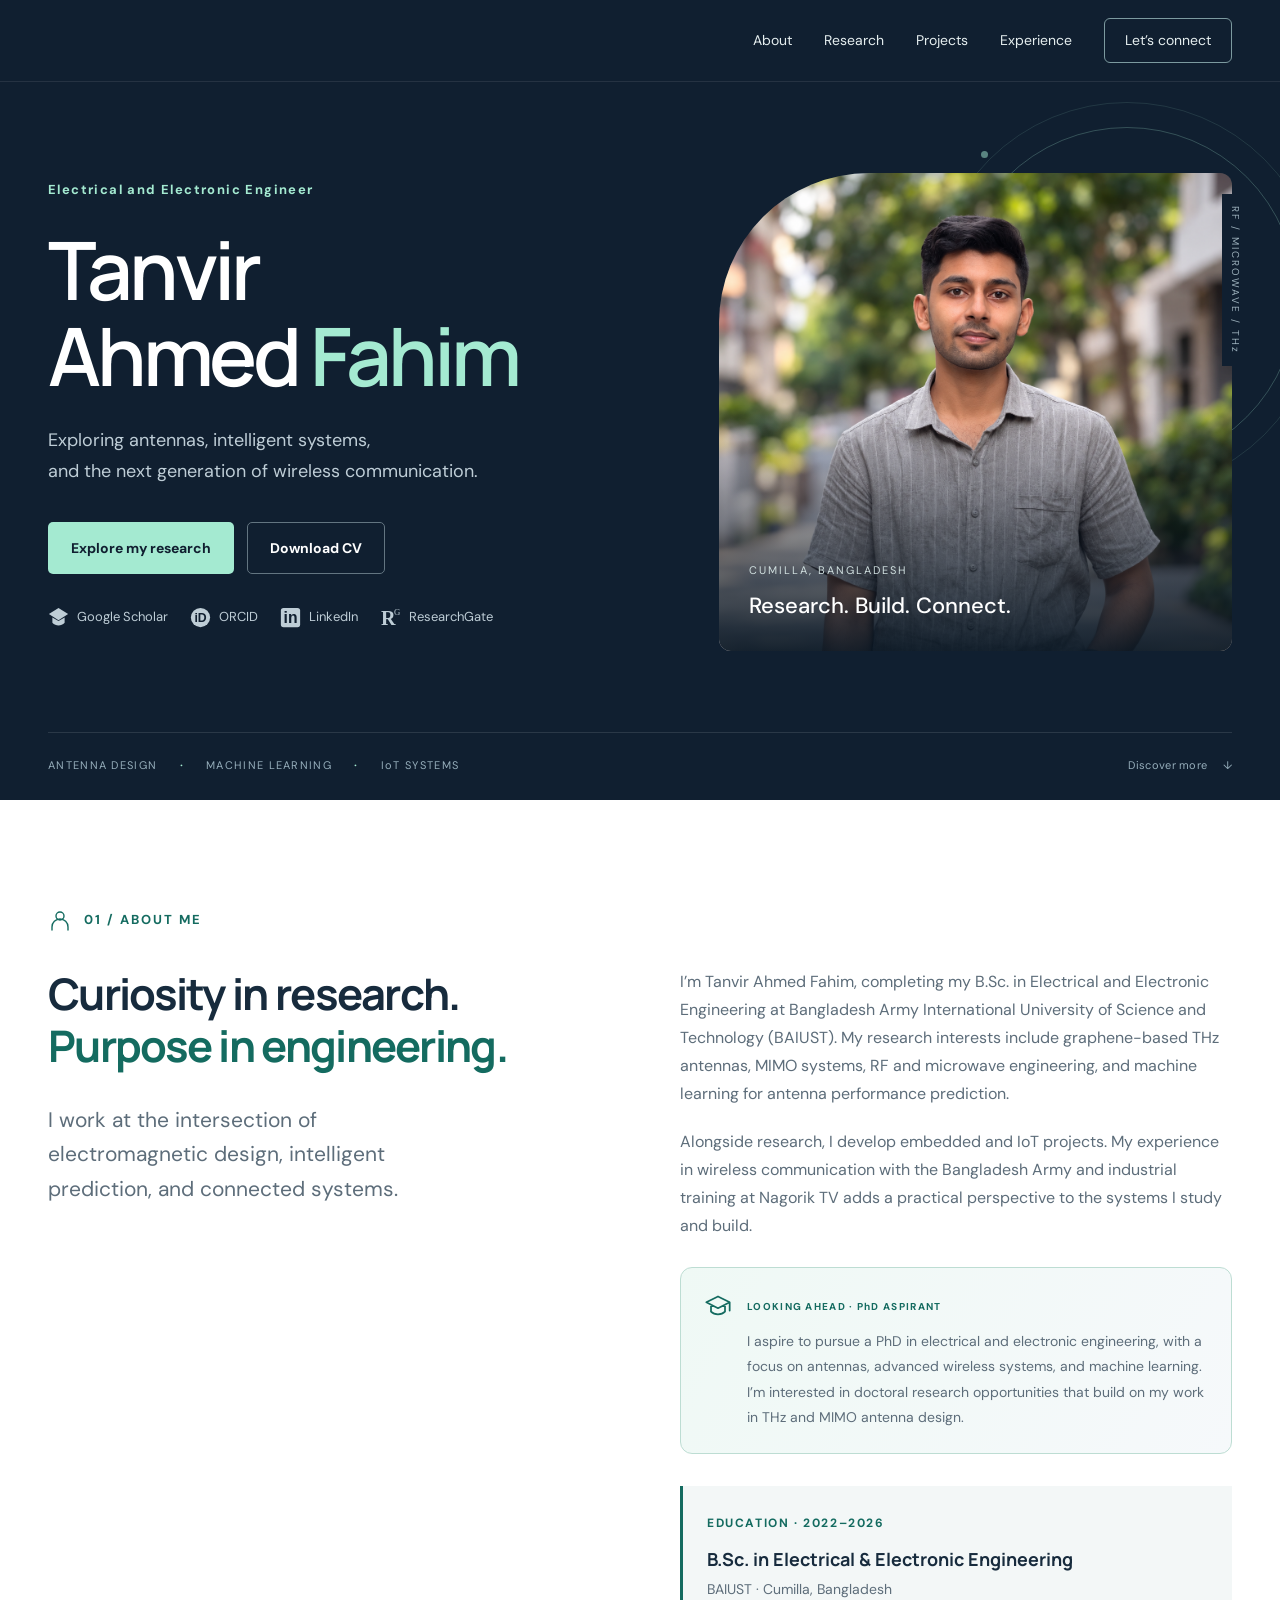
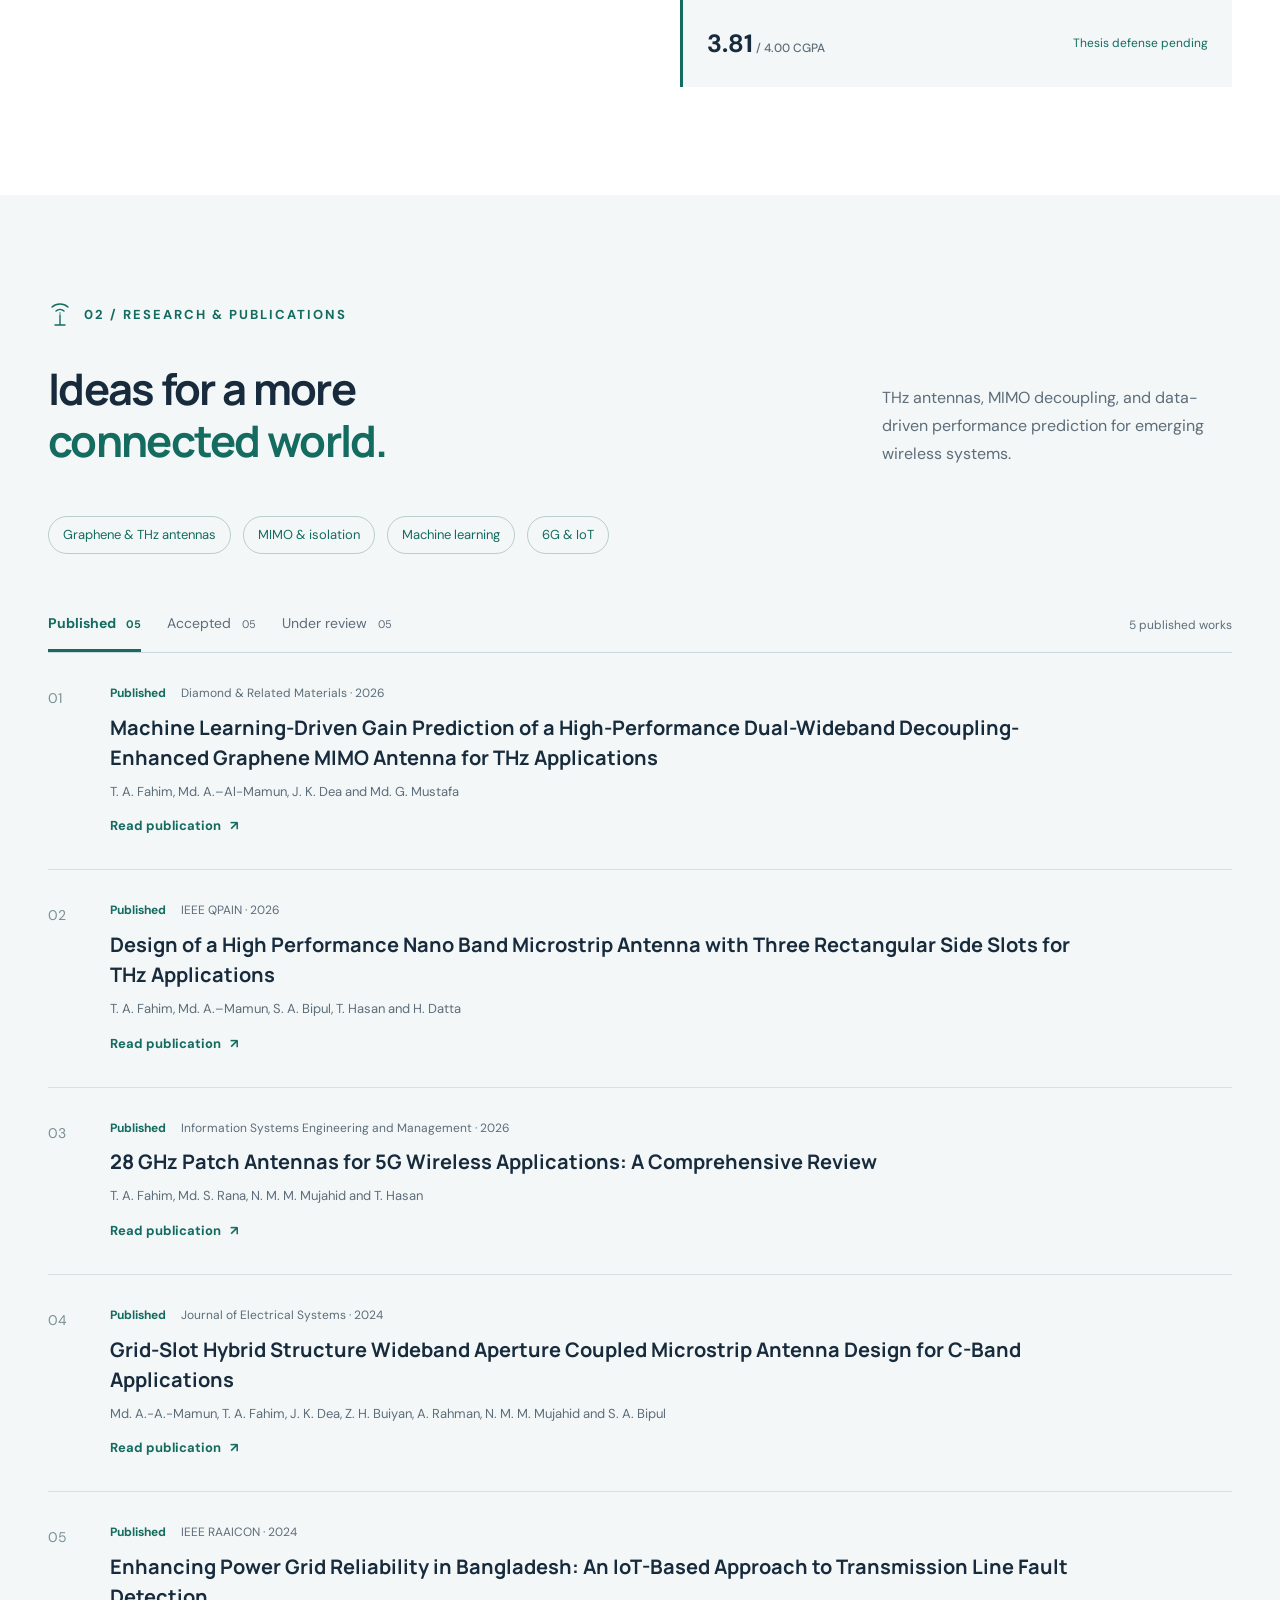
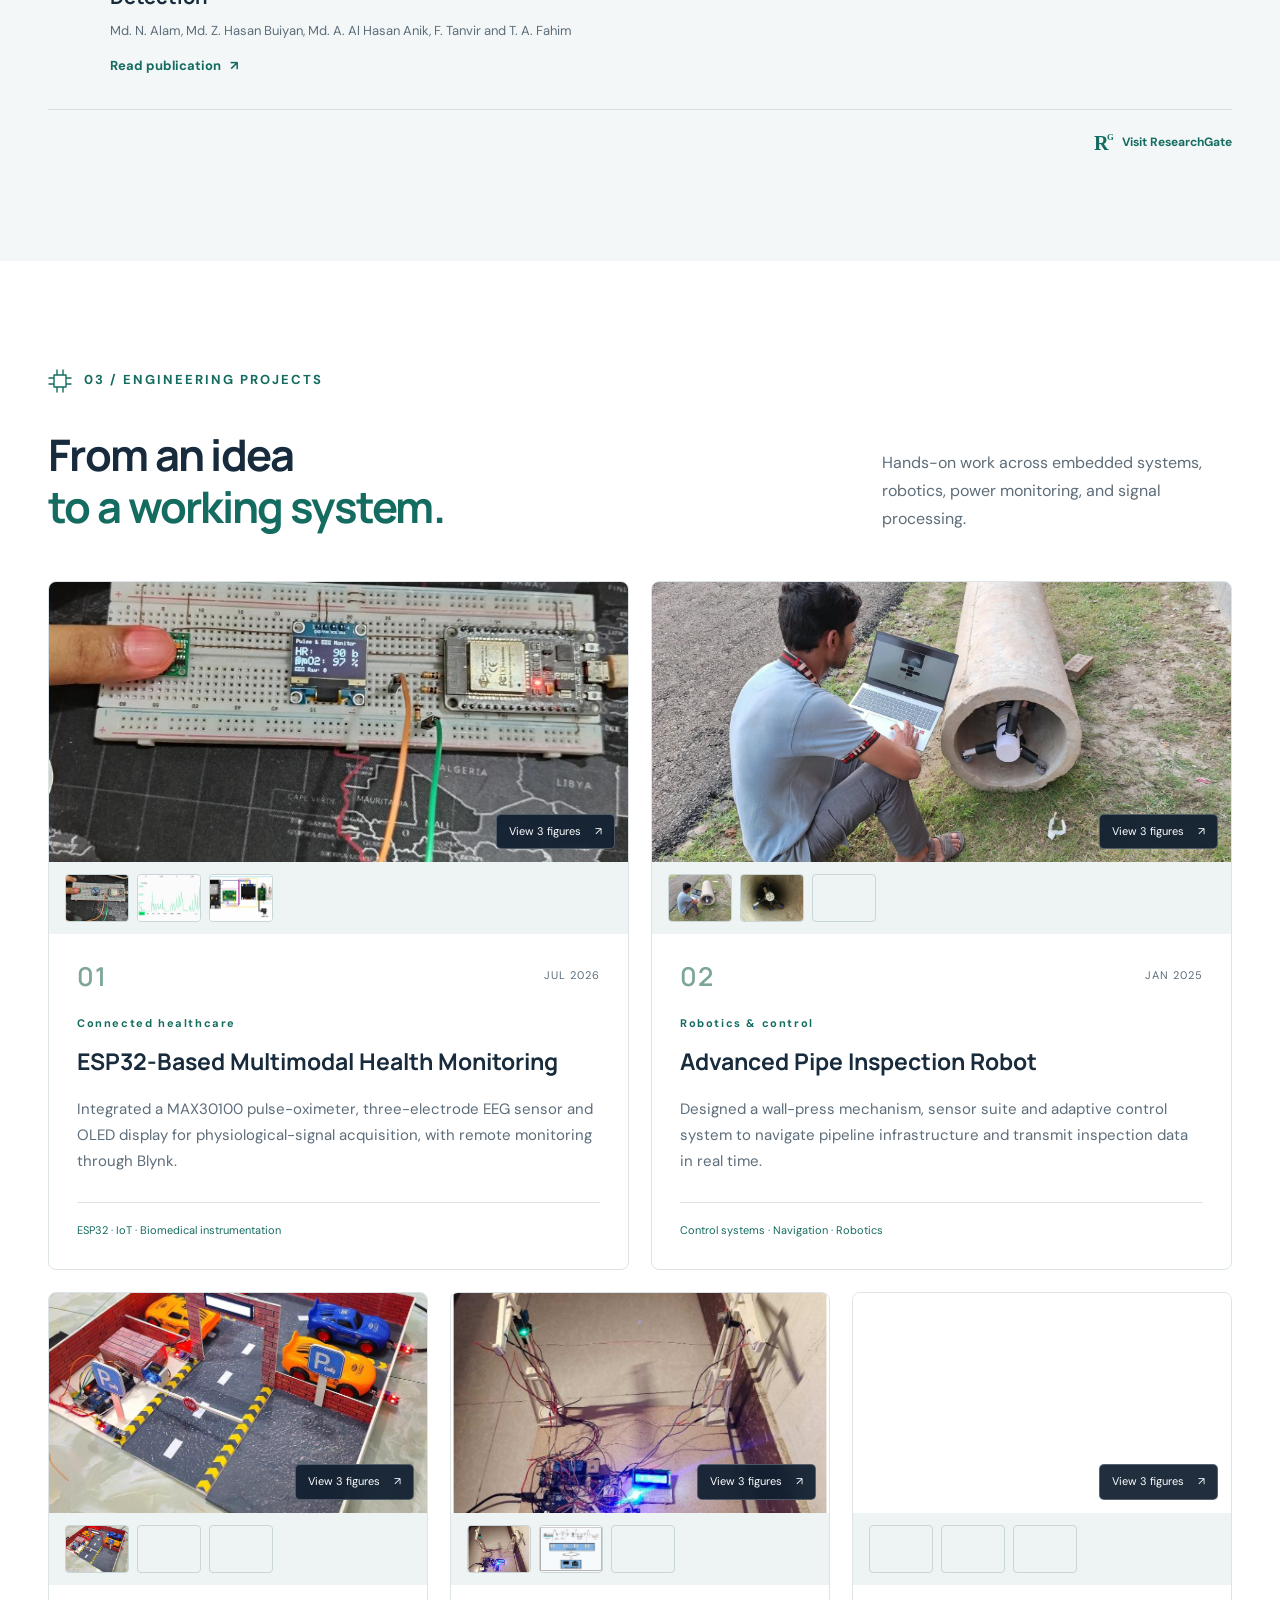
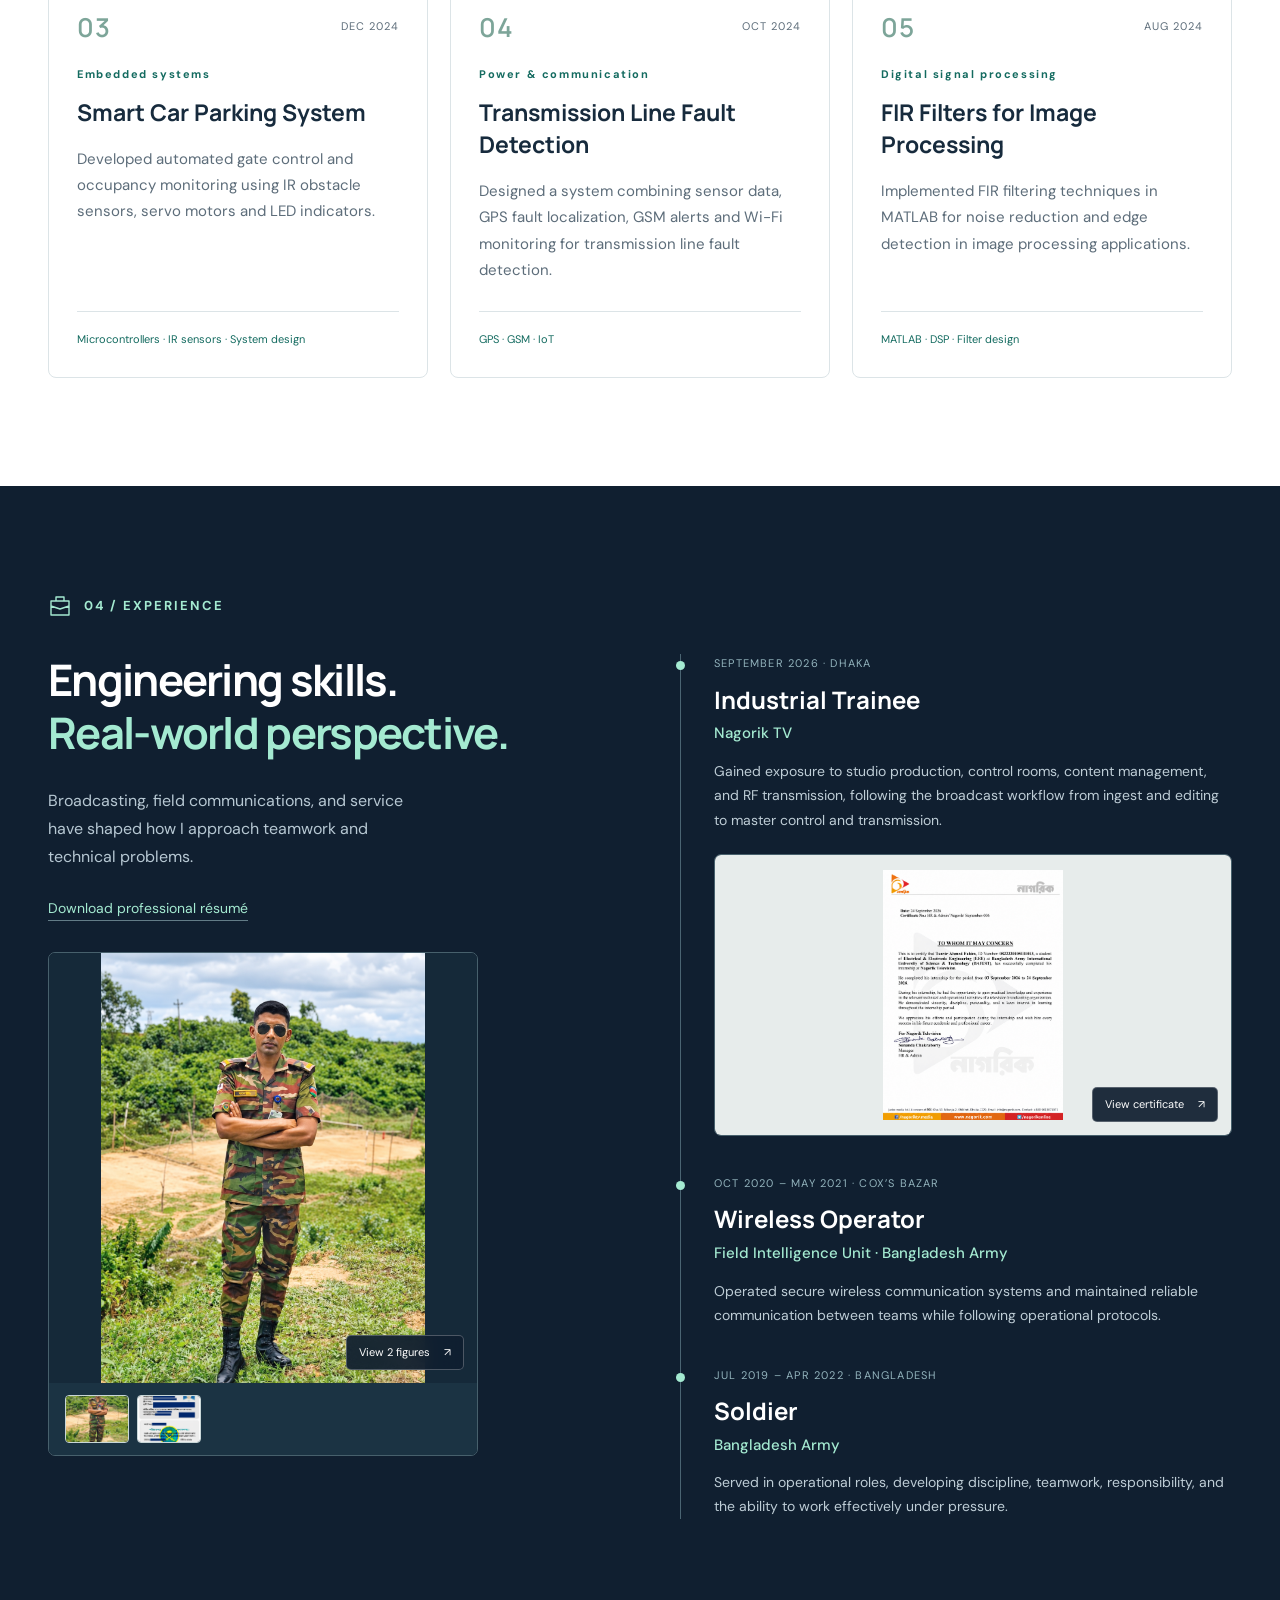
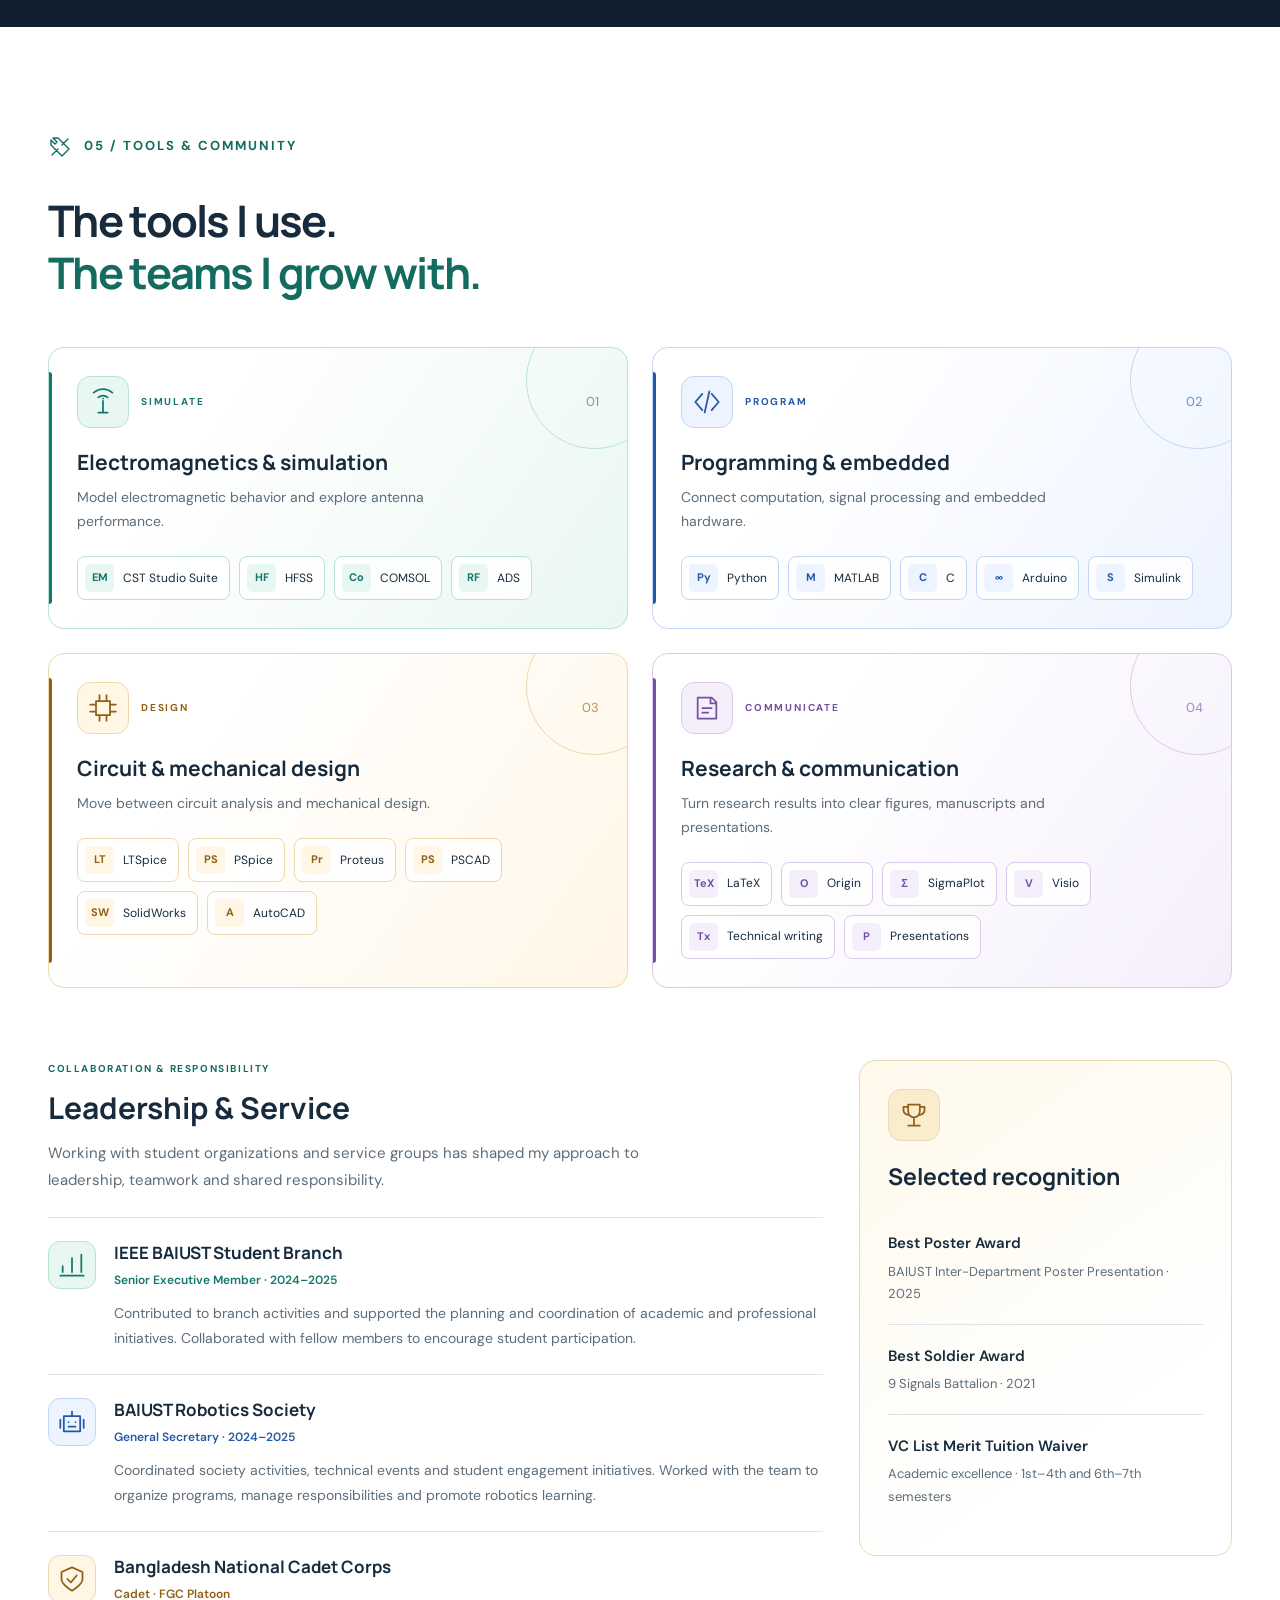
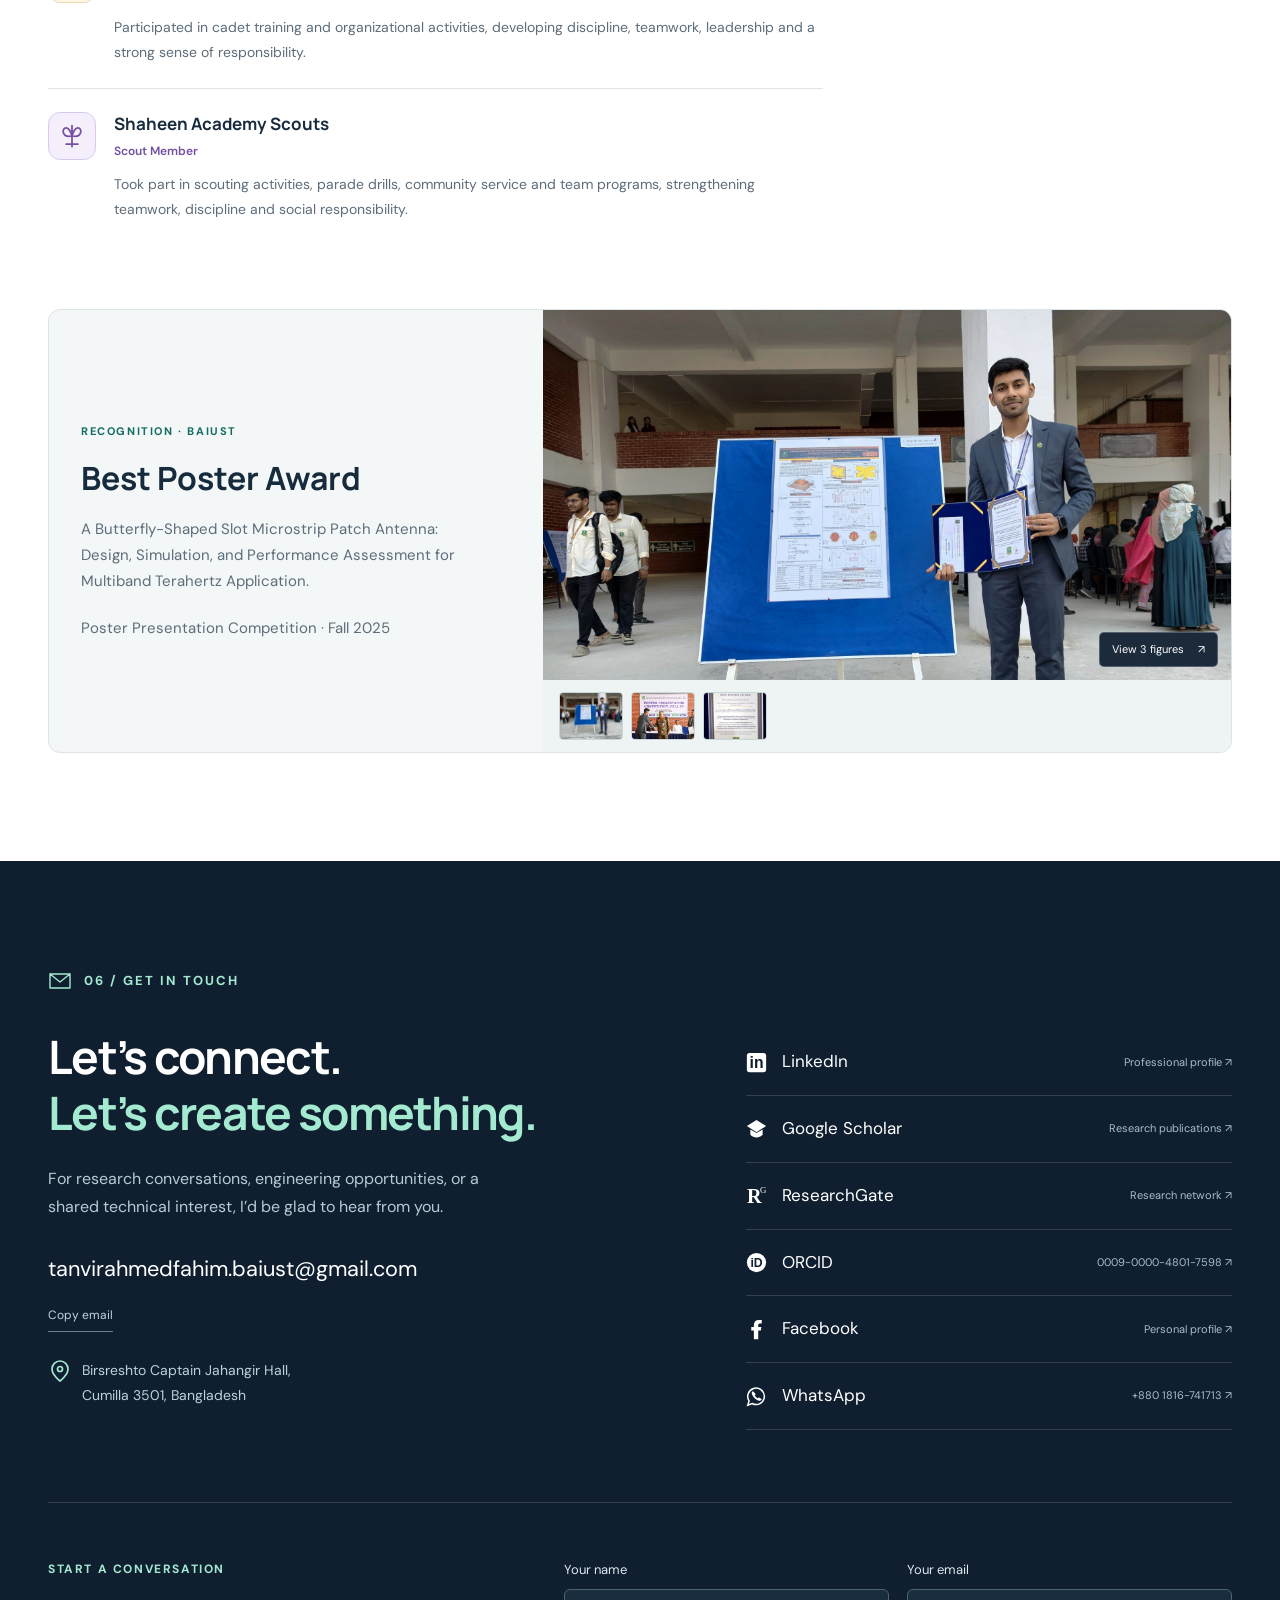
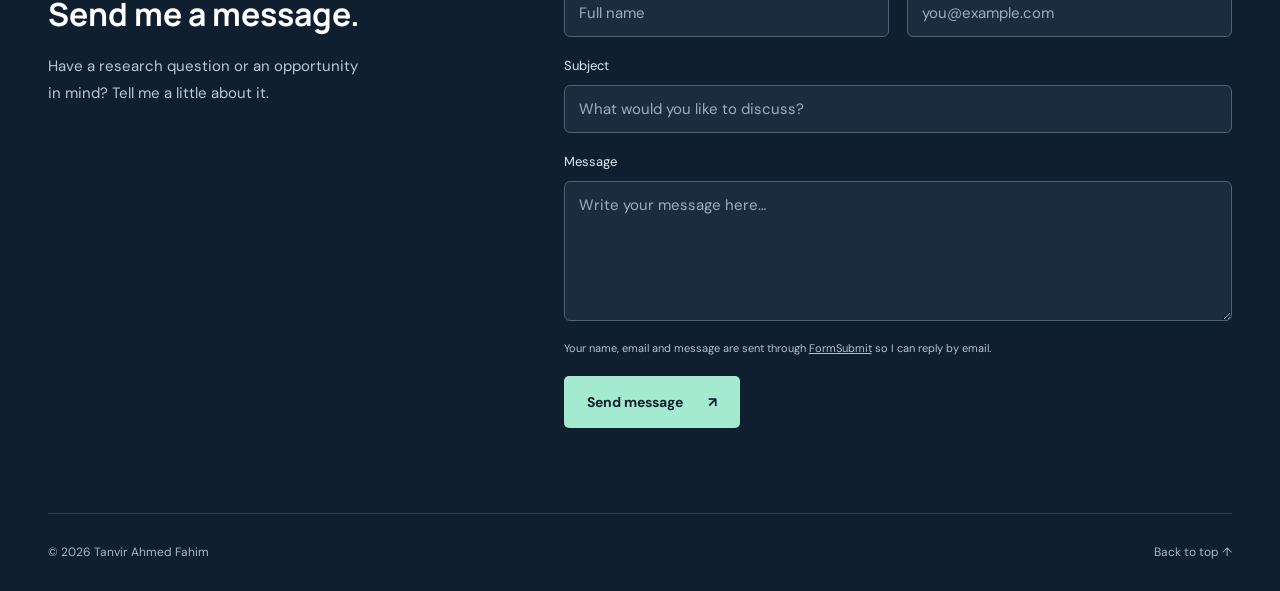
==== commit 641df881: "Add files via upload" ====
--- a/index.html
+++ b/index.html
@@ -1,11 +1,11 @@
 <!doctype html>
-<html lang="en"><head><meta charset="utf-8"><meta name="viewport" content="width=device-width,initial-scale=1"><meta name="theme-color" content="#101f30"><title>Tanvir Ahmed Fahim | EEE &amp; Antenna Research</title><meta name="description" content="Tanvir Ahmed Fahim’s portfolio: THz and MIMO antenna research, machine learning, IoT projects, and electrical and electronic engineering."><meta property="og:title" content="Tanvir Ahmed Fahim | Research &amp; Engineering"><meta property="og:description" content="Exploring antennas, intelligent systems, and the next generation of wireless communication."><meta property="og:type" content="website"><meta property="og:image" content="https://fahim131013.github.io/portrait.png"><link rel="icon" href="favicon.svg" type="image/svg+xml"><link rel="stylesheet" href="portfolio-v3.css"><script src="portfolio-v3.js" defer></script><noscript><style>.paper[hidden]{display:grid}.filters,.publication-count,.menu-toggle,.copy-email{display:none}@media(max-width:760px){nav{display:flex;position:static;flex-direction:row;flex-wrap:wrap;width:auto;padding:8px;gap:12px;font-size:12px}.header{height:auto}.nav-wrap{flex-wrap:wrap}}</style></noscript></head>
+<html lang="en"><head><meta charset="utf-8"><meta name="viewport" content="width=device-width,initial-scale=1"><meta name="theme-color" content="#101f30"><title>Tanvir Ahmed Fahim | EEE &amp; Antenna Research</title><meta name="description" content="Tanvir Ahmed Fahim’s portfolio: THz and MIMO antenna research, machine learning, IoT projects, and electrical and electronic engineering."><meta property="og:title" content="Tanvir Ahmed Fahim | Research &amp; Engineering"><meta property="og:description" content="Exploring antennas, intelligent systems, and the next generation of wireless communication."><meta property="og:type" content="website"><meta property="og:image" content="https://fahim131013.github.io/portrait.png"><link rel="icon" href="favicon.svg" type="image/svg+xml"><link rel="stylesheet" href="portfolio-v4.css"><script src="portfolio-v4.js" defer></script><noscript><style>.paper[hidden]{display:grid}.filters,.publication-count,.menu-toggle,.copy-email{display:none}@media(max-width:760px){nav{display:flex;position:static;flex-direction:row;flex-wrap:wrap;width:auto;padding:8px;gap:12px;font-size:12px}.header{height:auto}.nav-wrap{flex-wrap:wrap}}</style></noscript></head>
 <body><a class="skip-link" href="#main">Skip to content</a><div class="scroll-progress" aria-hidden="true"></div>
 <header class="header"><div class="nav-wrap"><button class="menu-toggle" aria-expanded="false" aria-controls="navigation">Menu <span aria-hidden="true">☰</span></button><nav id="navigation" aria-label="Main navigation"><a href="#about">About</a><a href="#research">Research</a><a href="#projects">Projects</a><a href="#experience">Experience</a><a class="nav-contact" href="#contact">Let’s connect</a></nav></div></header>
 <main id="main"><section class="hero" id="home"><div class="hero-grid container"><div class="hero-copy"><p class="eyebrow intro">Electrical and Electronic Engineer</p><h1>Tanvir<br>Ahmed <em>Fahim</em></h1><p class="hero-description">Exploring antennas, intelligent systems,<br class="desktop-break"> and the next generation of wireless communication.</p><div class="hero-actions"><a class="button primary" href="#research">Explore my research</a><a class="button secondary" href="Tanvir-Ahmed-Fahim-CV.pdf" download>Download CV</a></div><div class="hero-links"><a href="https://scholar.google.com/citations?user=vqHgvY0AAAAJ&amp;hl=en" target="_blank" rel="noopener noreferrer"><svg class="social-icon" viewbox="0 0 24 24" fill="currentColor" aria-hidden="true" width="21" height="21" style="width:21px;height:21px;max-width:21px;flex-shrink:0"><path d="M1 8 12 1l11 7-11 7z"></path><path d="M5 12v6c4 4 10 4 14 0v-6l-7 4z"></path></svg>Google Scholar</a><a href="https://orcid.org/0009-0000-4801-7598" target="_blank" rel="noopener noreferrer"><svg class="social-icon" viewbox="0 0 24 24" fill="currentColor" aria-hidden="true" width="21" height="21" style="width:21px;height:21px;max-width:21px;flex-shrink:0"><circle cx="12" cy="12" r="11"></circle><text x="5" y="17" fill="var(--navy)" font-size="14" font-family="Arial" font-weight="bold">iD</text></svg>ORCID</a><a href="https://www.linkedin.com/in/tanvir-ahmed-fahim" target="_blank" rel="noopener noreferrer"><svg class="social-icon" viewbox="0 0 24 24" fill="currentColor" aria-hidden="true" width="21" height="21" style="width:21px;height:21px;max-width:21px;flex-shrink:0"><rect x="1" y="1" width="22" height="22" rx="3"></rect><text x="4" y="18" fill="var(--navy)" font-family="Arial" font-weight="bold" font-size="18">in</text></svg>LinkedIn</a><a href="https://www.researchgate.net/profile/Tanvir-Ahmed-Fahim" target="_blank" rel="noopener noreferrer"><svg class="social-icon" viewbox="0 0 24 24" fill="currentColor" aria-hidden="true" width="21" height="21" style="width:21px;height:21px;max-width:21px;flex-shrink:0"><text x="1" y="20" font-family="Georgia" font-size="23" font-weight="bold">R</text><text x="16" y="9" font-family="Georgia" font-size="10">G</text></svg>ResearchGate</a></div></div><div class="portrait-wrap"><div class="portrait-frame"><img src="portrait.png" width="1254" height="1254" alt="Portrait of Tanvir Ahmed Fahim" fetchpriority="high"><div class="portrait-caption"><span>CUMILLA, BANGLADESH</span><strong>Research. Build. Connect.</strong></div></div><div class="orbit orbit-one" aria-hidden="true"></div><div class="orbit orbit-two" aria-hidden="true"></div><div class="portrait-label">RF / MICROWAVE / THz</div></div></div><div class="hero-bottom container"><span>ANTENNA DESIGN <b>·</b> MACHINE LEARNING <b>·</b> IoT SYSTEMS</span><a href="#about">Discover more <span aria-hidden="true">↓</span></a></div></section>
-<section class="about section container" id="about"><div class="section-label reveal"><svg class="section-icon" viewbox="0 0 24 24" fill="none" stroke="currentColor" stroke-width="1.4" stroke-linecap="round" stroke-linejoin="round" aria-hidden="true" width="24" height="24" style="width:24px;height:24px;max-width:24px;flex-shrink:0"><path d="M12 12a4 4 0 1 0 0-8 4 4 0 0 0 0 8M4 22v-3a8 8 0 0 1 16 0v3"></path></svg>01 / ABOUT ME</div><div class="about-grid"><div class="reveal"><h2>Curiosity in research.<br><em>Purpose in engineering.</em></h2><p class="large-text">I work at the intersection of electromagnetic design, intelligent prediction, and connected systems.</p></div><div class="about-copy reveal"><p>I’m Tanvir Ahmed Fahim, completing my B.Sc. in Electrical and Electronic Engineering at Bangladesh Army International University of Science and Technology (BAIUST). My research interests include graphene-based THz antennas, MIMO systems, RF and microwave engineering, and machine learning for antenna performance prediction.</p><p>Alongside research, I develop embedded and IoT projects. My experience in wireless communication with the Bangladesh Army and industrial training at Nagorik TV adds a practical perspective to the systems I study and build.</p><div class="education"><span class="eyebrow">EDUCATION · 2022–2026</span><h3>B.Sc. in Electrical &amp; Electronic Engineering</h3><p>BAIUST · Cumilla, Bangladesh</p><div class="education-bottom"><strong>3.81<span> / 4.00 CGPA</span></strong><span class="status-note">Thesis defense pending</span></div></div></div></div></section>
+<section class="about section container" id="about"><div class="section-label reveal"><svg class="section-icon" viewbox="0 0 24 24" fill="none" stroke="currentColor" stroke-width="1.4" stroke-linecap="round" stroke-linejoin="round" aria-hidden="true" width="24" height="24" style="width:24px;height:24px;max-width:24px;flex-shrink:0"><path d="M12 12a4 4 0 1 0 0-8 4 4 0 0 0 0 8M4 22v-3a8 8 0 0 1 16 0v3"></path></svg>01 / ABOUT ME</div><div class="about-grid"><div class="reveal"><h2>Curiosity in research.<br><em>Purpose in engineering.</em></h2><p class="large-text">I work at the intersection of electromagnetic design, intelligent prediction, and connected systems.</p></div><div class="about-copy reveal"><p>I’m Tanvir Ahmed Fahim, completing my B.Sc. in Electrical and Electronic Engineering at Bangladesh Army International University of Science and Technology (BAIUST). My research interests include graphene-based THz antennas, MIMO systems, RF and microwave engineering, and machine learning for antenna performance prediction.</p><p>Alongside research, I develop embedded and IoT projects. My experience in wireless communication with the Bangladesh Army and industrial training at Nagorik TV adds a practical perspective to the systems I study and build.</p><div class="phd-goal"><span class="phd-icon"><svg width="28" height="28" viewbox="0 0 24 24" fill="none" stroke="currentColor" stroke-width="1.5" stroke-linecap="round" stroke-linejoin="round" aria-hidden="true" style="width:28px;height:28px;flex-shrink:0"><path d="M2 8l10-5 10 5-10 5zM6 10v6c3 3 9 3 12 0v-6M22 8v7"></path></svg></span><div><span class="eyebrow">LOOKING AHEAD · PhD ASPIRANT</span><p>I aspire to pursue a PhD in electrical and electronic engineering, with a focus on antennas, advanced wireless systems, and machine learning. I’m interested in doctoral research opportunities that build on my work in THz and MIMO antenna design.</p></div></div><div class="education"><span class="eyebrow">EDUCATION · 2022–2026</span><h3>B.Sc. in Electrical &amp; Electronic Engineering</h3><p>BAIUST · Cumilla, Bangladesh</p><div class="education-bottom"><strong>3.81<span> / 4.00 CGPA</span></strong><span class="status-note">Thesis defense pending</span></div></div></div></div></section>
 <section class="research section" id="research"><div class="container"><div class="section-label reveal"><svg class="section-icon" viewbox="0 0 24 24" fill="none" stroke="currentColor" stroke-width="1.4" stroke-linecap="round" stroke-linejoin="round" aria-hidden="true" width="24" height="24" style="width:24px;height:24px;max-width:24px;flex-shrink:0"><path d="M12 22V12m-5 10h10M8 8a6 6 0 0 1 8 0M4 4a12 12 0 0 1 16 0M12 10h.01"></path></svg>02 / RESEARCH &amp; PUBLICATIONS</div><div class="section-heading reveal"><h2>Ideas for a more<br><em>connected world.</em></h2><p>THz antennas, MIMO decoupling, and data-driven performance prediction for emerging wireless systems.</p></div><div class="research-topics reveal"><span>Graphene &amp; THz antennas</span><span>MIMO &amp; isolation</span><span>Machine learning</span><span>6G &amp; IoT</span></div><div class="publication-bar"><div class="filters" aria-label="Filter publications"><button class="active" data-filter="Published" aria-pressed="true">Published <span>05</span></button><button data-filter="Accepted" aria-pressed="false">Accepted <span>05</span></button><button data-filter="Under review" aria-pressed="false">Under review <span>05</span></button></div><span id="publication-count" class="publication-count" aria-live="polite">5 published works</span></div><div class="paper-list"><article class="paper" data-status="Published"><div class="paper-number">01</div><div><div class="paper-meta"><span class="badge">Published</span> Diamond &amp; Related Materials · 2026</div><h3>Machine Learning-Driven Gain Prediction of a High-Performance Dual-Wideband Decoupling-Enhanced Graphene MIMO Antenna for THz Applications</h3><p class="authors">T. A. Fahim, Md. A.–Al-Mamun, J. K. Dea and Md. G. Mustafa</p><a class="paper-link" href="https://doi.org/10.1016/j.diamond.2026.114121" target="_blank" rel="noopener noreferrer">Read publication <span aria-hidden="true">↗</span></a></div></article><article class="paper" data-status="Published"><div class="paper-number">02</div><div><div class="paper-meta"><span class="badge">Published</span> IEEE QPAIN · 2026</div><h3>Design of a High Performance Nano Band Microstrip Antenna with Three Rectangular Side Slots for THz Applications</h3><p class="authors">T. A. Fahim, Md. A.–Mamun, S. A. Bipul, T. Hasan and H. Datta</p><a class="paper-link" href="https://doi.org/10.1109/QPAIN69676.2026.11545910" target="_blank" rel="noopener noreferrer">Read publication <span aria-hidden="true">↗</span></a></div></article><article class="paper" data-status="Published"><div class="paper-number">03</div><div><div class="paper-meta"><span class="badge">Published</span> Information Systems Engineering and Management · 2026</div><h3>28 GHz Patch Antennas for 5G Wireless Applications: A Comprehensive Review</h3><p class="authors">T. A. Fahim, Md. S. Rana, N. M. M. Mujahid and T. Hasan</p><a class="paper-link" href="https://doi.org/10.1007/978-3-032-19196-0_16" target="_blank" rel="noopener noreferrer">Read publication <span aria-hidden="true">↗</span></a></div></article><article class="paper" data-status="Published"><div class="paper-number">04</div><div><div class="paper-meta"><span class="badge">Published</span> Journal of Electrical Systems · 2024</div><h3>Grid-Slot Hybrid Structure Wideband Aperture Coupled Microstrip Antenna Design for C-Band Applications</h3><p class="authors">Md. A.-A.-Mamun, T. A. Fahim, J. K. Dea, Z. H. Buiyan, A. Rahman, N. M. M. Mujahid and S. A. Bipul</p><a class="paper-link" href="https://journal.esrgroups.org/jes/article/view/7502" target="_blank" rel="noopener noreferrer">Read publication <span aria-hidden="true">↗</span></a></div></article><article class="paper" data-status="Published"><div class="paper-number">05</div><div><div class="paper-meta"><span class="badge">Published</span> IEEE RAAICON · 2024</div><h3>Enhancing Power Grid Reliability in Bangladesh: An IoT-Based Approach to Transmission Line Fault Detection</h3><p class="authors">Md. N. Alam, Md. Z. Hasan Buiyan, Md. A. Al Hasan Anik, F. Tanvir and T. A. Fahim</p><a class="paper-link" href="https://doi.org/10.1109/RAAICON64172.2024.10928383" target="_blank" rel="noopener noreferrer">Read publication <span aria-hidden="true">↗</span></a></div></article><article class="paper" data-status="Accepted" hidden><div class="paper-number">06</div><div><div class="paper-meta"><span class="badge">Accepted</span> ICTIS 2026 · 2026</div><h3>Design of a Compact Modified Inset-Fed Circular and Inverted U-Shaped Patch Antenna for Terahertz Applications</h3><p class="authors">T. A. Fahim, Md. S. Rana, S. A. Bipul, T. Hasan, N. M. M. Mujahid and H. Datta</p><span class="pending">Accepted for publication</span></div></article><article class="paper" data-status="Accepted" hidden><div class="paper-number">07</div><div><div class="paper-meta"><span class="badge">Accepted</span> Engineering, Technology &amp; Applied Science Research</div><h3>Compact THz MIMO Antenna with Multi-Resonance and Low Mutual Coupling for High-Speed Communication</h3><p class="authors">Md. A. Haque, T. A. Fahim, M. H. Riad, J.–J. Tiang and N. S. S. Singh</p><span class="pending">Accepted for publication</span></div></article><article class="paper" data-status="Accepted" hidden><div class="paper-number">08</div><div><div class="paper-meta"><span class="badge">Accepted</span> Engineering, Technology &amp; Applied Science Research</div><h3>High-Performance Dual-Band Graphene-Based THz MIMO Antenna with Excellent Diversity Characteristics for 6G Wireless Systems</h3><p class="authors">Md. A. Haque, T. A. Fahim, M. H. Riad, Md. S. Mahmud, J.–J. Tiang and N. S. S. Singh</p><span class="pending">Accepted for publication</span></div></article><article class="paper" data-status="Accepted" hidden><div class="paper-number">09</div><div><div class="paper-meta"><span class="badge">Accepted</span> IEEE International Conference on Microwave, Antennas, RF and Sensors · 2026</div><h3>A Dual-Band High-Gain Multiresonance Graphene Based THz Antenna for Future 6G Applications</h3><p class="authors">T. A. Fahim, Md. A.–Al-Mamun, J. K. Dea and N. J. Sumaiya</p><span class="pending">Accepted for publication</span></div></article><article class="paper" data-status="Accepted" hidden><div class="paper-number">10</div><div><div class="paper-meta"><span class="badge">Accepted</span> iCACCESS 2026 · 2026</div><h3>Isolation-Wall Integrated Graphene THz MIMO Antenna with Wideband and High-Diversity Performance for 6G Applications</h3><p class="authors">T. A. Fahim, Md. A.–Al-Mamun, Md. G. Mustafa and Md. A. Haque</p><span class="pending">Accepted for publication</span></div></article><article class="paper" data-status="Under review" hidden><div class="paper-number">11</div><div><div class="paper-meta"><span class="badge">Under review</span> Discover Internet of Things</div><h3>Design and Performance Analysis of a PBG Substrate MIMO Antenna with RLC Validation for 6G and IoT Applications</h3><p class="authors">T. A. Fahim, M. H. Riad, J.–J. Tiang, N. S. S. Singh and Md. A. Haque</p><span class="pending">Manuscript under peer review</span></div></article><article class="paper" data-status="Under review" hidden><div class="paper-number">12</div><div><div class="paper-meta"><span class="badge">Under review</span> Scientific Reports</div><h3>A Clustered Circular-Slot Graphene THz MIMO Antenna with RLC-Validated Hybrid Learning for UAV-Enabled 6G Smart City</h3><p class="authors">T. A. Fahim, M. H. Riad, J.–J. Tiang, N. S. S. Singh and Md. A. Haque</p><span class="pending">Manuscript under peer review</span></div></article><article class="paper" data-status="Under review" hidden><div class="paper-number">13</div><div><div class="paper-meta"><span class="badge">Under review</span> Engineering Reports</div><h3>ML/DL Assisted Design of a Flower-Shaped Two-Port Antenna for 6G IoT Applications with ECM Validation</h3><p class="authors">Md. A. Haque, T. A. Fahim, M. H. Riad, J.–J. Tiang, N. S. S. Singh, Md. M. Islam, M. R. Rashel and M. Tlemcani</p><span class="pending">Manuscript under peer review</span></div></article><article class="paper" data-status="Under review" hidden><div class="paper-number">14</div><div><div class="paper-meta"><span class="badge">Under review</span> Scientific Reports</div><h3>Compact Multiresonant Graphene-Based THz Antenna with RLC Circuit Validation and ML-Assisted Efficiency Prediction for Advanced Wireless Applications</h3><p class="authors">T. A. Fahim, Md. A.–Al-Mamun, J. K. Dea and Md. G. Mustafa</p><span class="pending">Manuscript under peer review</span></div></article><article class="paper" data-status="Under review" hidden><div class="paper-number">15</div><div><div class="paper-meta"><span class="badge">Under review</span> SN Computer Science</div><h3>Design and Multi-Level Validation of a Penta-Slot Graphene THz MIMO Antenna Using RLC Circuit Modeling and Hybrid Machine Learning</h3><p class="authors">Md. A. Haque, T. A. Fahim, M. H. Riad, J.–J. Tiang and N. S. S. Singh</p><span class="pending">Manuscript under peer review</span></div></article></div><div class="research-footer"><a href="https://www.researchgate.net/profile/Tanvir-Ahmed-Fahim" target="_blank" rel="noopener noreferrer"><svg class="social-icon" viewbox="0 0 24 24" fill="currentColor" aria-hidden="true" width="21" height="21" style="width:21px;height:21px;max-width:21px;flex-shrink:0"><text x="1" y="20" font-family="Georgia" font-size="23" font-weight="bold">R</text><text x="16" y="9" font-family="Georgia" font-size="10">G</text></svg>Visit ResearchGate</a></div></div></section>
 <section class="section container" id="projects"><div class="section-label reveal"><svg class="section-icon" viewbox="0 0 24 24" fill="none" stroke="currentColor" stroke-width="1.4" stroke-linecap="round" stroke-linejoin="round" aria-hidden="true" width="24" height="24" style="width:24px;height:24px;max-width:24px;flex-shrink:0"><path d="M6 6h12v12H6zM9 1v5m6-5v5M9 18v5m6-5v5M1 9h5m-5 6h5m12-6h5m-5 6h5"></path></svg>03 / ENGINEERING PROJECTS</div><div class="section-heading reveal"><h2>From an idea<br><em>to a working system.</em></h2><p>Hands-on work across embedded systems, robotics, power monitoring, and signal processing.</p></div><div class="projects-grid"><article class="project reveal"><div class="gallery project-gallery "><a class="gallery-cover" href="health-prototype.jpeg" data-gallery="health" data-index="0" aria-label="Open ESP32 health-monitoring prototype"><img src="health-prototype.jpeg" alt="ESP32 health-monitoring prototype" loading="lazy" decoding="async"><span class="gallery-open">View 3 figures <span aria-hidden="true">↗</span></span></a><div class="gallery-thumbs"><a href="health-prototype.jpeg" data-gallery="health" data-index="0" aria-label="Open ESP32 health-monitoring prototype"><img src="health-prototype.jpeg" alt="ESP32 health-monitoring prototype" loading="lazy" decoding="async"></a><a href="health-dashboard.jpeg" data-gallery="health" data-index="1" aria-label="Open Blynk EEG and SpO₂ monitoring dashboard"><img src="health-dashboard.jpeg" alt="Blynk EEG and SpO₂ monitoring dashboard" loading="lazy" decoding="async"></a><a href="health-wiring.jpeg" data-gallery="health" data-index="2" aria-label="Open ESP32, MAX30100, EEG sensor and OLED wiring"><img src="health-wiring.jpeg" alt="ESP32, MAX30100, EEG sensor and OLED wiring" loading="lazy" decoding="async"></a></div></div><div class="project-top"><span>01</span><span>JUL 2026</span></div><p class="eyebrow">Connected healthcare</p><h3>ESP32-Based Multimodal Health Monitoring</h3><p>Integrated a MAX30100 pulse-oximeter, three-electrode EEG sensor and OLED display for physiological-signal acquisition, with remote monitoring through Blynk.</p><div class="project-tags">ESP32 · IoT · Biomedical instrumentation</div></article><article class="project reveal"><div class="gallery project-gallery "><a class="gallery-cover" href="robot-field-test.jpeg" data-gallery="robot" data-index="0" aria-label="Open Pipe inspection robot — field testing"><img src="robot-field-test.jpeg" alt="Pipe inspection robot — field testing" loading="lazy" decoding="async"><span class="gallery-open">View 3 figures <span aria-hidden="true">↗</span></span></a><div class="gallery-thumbs"><a href="robot-field-test.jpeg" data-gallery="robot" data-index="0" aria-label="Open Pipe inspection robot — field testing"><img src="robot-field-test.jpeg" alt="Pipe inspection robot — field testing" loading="lazy" decoding="async"></a><a href="robot-in-pipe.jpeg" data-gallery="robot" data-index="1" aria-label="Open Wall-press robot inside a pipeline"><img src="robot-in-pipe.jpeg" alt="Wall-press robot inside a pipeline" loading="lazy" decoding="async"></a><a href="robot-components.jpeg" data-gallery="robot" data-index="2" aria-label="Open Robot components and sensor layout"><img src="robot-components.jpeg" alt="Robot components and sensor layout" loading="lazy" decoding="async"></a></div></div><div class="project-top"><span>02</span><span>JAN 2025</span></div><p class="eyebrow">Robotics &amp; control</p><h3>Advanced Pipe Inspection Robot</h3><p>Designed a wall-press mechanism, sensor suite and adaptive control system to navigate pipeline infrastructure and transmit inspection data in real time.</p><div class="project-tags">Control systems · Navigation · Robotics</div></article><article class="project reveal"><div class="gallery project-gallery "><a class="gallery-cover" href="parking-perspective.jpeg" data-gallery="parking" data-index="0" aria-label="Open Smart car parking — complete prototype"><img src="parking-perspective.jpeg" alt="Smart car parking — complete prototype" loading="lazy" decoding="async"><span class="gallery-open">View 3 figures <span aria-hidden="true">↗</span></span></a><div class="gallery-thumbs"><a href="parking-perspective.jpeg" data-gallery="parking" data-index="0" aria-label="Open Smart car parking — complete prototype"><img src="parking-perspective.jpeg" alt="Smart car parking — complete prototype" loading="lazy" decoding="async"></a><a href="parking-overhead.jpeg" data-gallery="parking" data-index="1" aria-label="Open Parking layout and control electronics"><img src="parking-overhead.jpeg" alt="Parking layout and control electronics" loading="lazy" decoding="async"></a><a href="parking-gate.jpeg" data-gallery="parking" data-index="2" aria-label="Open Automated entrance gate and display"><img src="parking-gate.jpeg" alt="Automated entrance gate and display" loading="lazy" decoding="async"></a></div></div><div class="project-top"><span>03</span><span>DEC 2024</span></div><p class="eyebrow">Embedded systems</p><h3>Smart Car Parking System</h3><p>Developed automated gate control and occupancy monitoring using IR obstacle sensors, servo motors and LED indicators.</p><div class="project-tags">Microcontrollers · IR sensors · System design</div></article><article class="project reveal"><div class="gallery project-gallery "><a class="gallery-cover" href="fault-prototype.png" data-gallery="fault" data-index="0" aria-label="Open Transmission line fault-detection prototype"><img src="fault-prototype.png" alt="Transmission line fault-detection prototype" loading="lazy" decoding="async"><span class="gallery-open">View 3 figures <span aria-hidden="true">↗</span></span></a><div class="gallery-thumbs"><a href="fault-prototype.png" data-gallery="fault" data-index="0" aria-label="Open Transmission line fault-detection prototype"><img src="fault-prototype.png" alt="Transmission line fault-detection prototype" loading="lazy" decoding="async"></a><a href="fault-system.png" data-gallery="fault" data-index="1" aria-label="Open Sensor network and observation system"><img src="fault-system.png" alt="Sensor network and observation system" loading="lazy" decoding="async"></a><a href="fault-block-diagram.png" data-gallery="fault" data-index="2" aria-label="Open Fault-detection system block diagram"><img src="fault-block-diagram.png" alt="Fault-detection system block diagram" loading="lazy" decoding="async"></a></div></div><div class="project-top"><span>04</span><span>OCT 2024</span></div><p class="eyebrow">Power &amp; communication</p><h3>Transmission Line Fault Detection</h3><p>Designed a system combining sensor data, GPS fault localization, GSM alerts and Wi-Fi monitoring for transmission line fault detection.</p><div class="project-tags">GPS · GSM · IoT</div></article><article class="project reveal"><div class="gallery project-gallery diagram-gallery"><a class="gallery-cover" href="fir-brain-results.jpeg" data-gallery="fir" data-index="0" aria-label="Open FIR and Sobel filtering — brain image results"><img src="fir-brain-results.jpeg" alt="FIR and Sobel filtering — brain image results" loading="lazy" decoding="async"><span class="gallery-open">View 3 figures <span aria-hidden="true">↗</span></span></a><div class="gallery-thumbs"><a href="fir-brain-results.jpeg" data-gallery="fir" data-index="0" aria-label="Open FIR and Sobel filtering — brain image results"><img src="fir-brain-results.jpeg" alt="FIR and Sobel filtering — brain image results" loading="lazy" decoding="async"></a><a href="fir-tank-results.jpeg" data-gallery="fir" data-index="1" aria-label="Open FIR and Sobel filtering — tank image results"><img src="fir-tank-results.jpeg" alt="FIR and Sobel filtering — tank image results" loading="lazy" decoding="async"></a><a href="fir-workflow.jpeg" data-gallery="fir" data-index="2" aria-label="Open Noise reduction and edge-detection workflow"><img src="fir-workflow.jpeg" alt="Noise reduction and edge-detection workflow" loading="lazy" decoding="async"></a></div></div><div class="project-top"><span>05</span><span>AUG 2024</span></div><p class="eyebrow">Digital signal processing</p><h3>FIR Filters for Image Processing</h3><p>Implemented FIR filtering techniques in MATLAB for noise reduction and edge detection in image processing applications.</p><div class="project-tags">MATLAB · DSP · Filter design</div></article></div></section>
 <section class="experience section" id="experience"><div class="container"><div class="section-label reveal"><svg class="section-icon" viewbox="0 0 24 24" fill="none" stroke="currentColor" stroke-width="1.4" stroke-linecap="round" stroke-linejoin="round" aria-hidden="true" width="24" height="24" style="width:24px;height:24px;max-width:24px;flex-shrink:0"><path d="M8 7V3h8v4M3 7h18v14H3zM3 12l9 3 9-3"></path></svg>04 / EXPERIENCE</div><div class="experience-grid"><div class="reveal"><h2>Engineering skills.<br><em>Real-world perspective.</em></h2><p class="experience-intro">Broadcasting, field communications, and service have shaped how I approach teamwork and technical problems.</p><a class="text-link" href="Tanvir-Ahmed-Fahim-Resume.pdf" download>Download professional résumé</a><div class="gallery service-gallery"><a class="gallery-cover" href="army-portrait.png" data-gallery="army" data-index="0" aria-label="Open Bangladesh Army service"><img src="army-portrait.png" alt="Bangladesh Army service" loading="lazy" decoding="async"><span class="gallery-open">View 2 figures <span aria-hidden="true">↗</span></span></a><div class="gallery-thumbs"><a href="army-portrait.png" data-gallery="army" data-index="0" aria-label="Open Bangladesh Army service"><img src="army-portrait.png" alt="Bangladesh Army service" loading="lazy" decoding="async"></a><a href="retirement-card-redacted.png" data-gallery="army" data-index="1" aria-label="Open Retirement card · personal identifiers redacted"><img src="retirement-card-redacted.png" alt="Retirement card · personal identifiers redacted" loading="lazy" decoding="async"></a></div></div></div><div class="timeline"><article class="reveal"><div class="timeline-date">SEPTEMBER 2026 · DHAKA</div><h3>Industrial Trainee</h3><h4>Nagorik TV</h4><p>Gained exposure to studio production, control rooms, content management, and RF transmission, following the broadcast workflow from ingest and editing to master control and transmission.</p><div class="gallery document-gallery"><a class="gallery-cover" href="nagorik-certificate.png" data-gallery="nagorik" data-index="0" aria-label="Open Nagorik TV internship certificate · September 2026"><img src="nagorik-certificate.png" alt="Nagorik TV internship certificate · September 2026" loading="lazy" decoding="async"><span class="gallery-open">View certificate <span aria-hidden="true">↗</span></span></a><div class="gallery-thumbs"><a href="nagorik-certificate.png" data-gallery="nagorik" data-index="0" aria-label="Open Nagorik TV internship certificate · September 2026"><img src="nagorik-certificate.png" alt="Nagorik TV internship certificate · September 2026" loading="lazy" decoding="async"></a></div></div></article><article class="reveal"><div class="timeline-date">OCT 2020 – MAY 2021 · COX’S BAZAR</div><h3>Wireless Operator</h3><h4>Field Intelligence Unit · Bangladesh Army</h4><p>Operated secure wireless communication systems and maintained reliable communication between teams while following operational protocols.</p></article><article class="reveal"><div class="timeline-date">JUL 2019 – APR 2022 · BANGLADESH</div><h3>Soldier</h3><h4>Bangladesh Army</h4><p>Served in operational roles, developing discipline, teamwork, responsibility, and the ability to work effectively under pressure.</p></article></div></div></div></section>
-<section class="section container" id="skills"><div class="section-label reveal"><svg class="section-icon" viewbox="0 0 24 24" fill="none" stroke="currentColor" stroke-width="1.4" stroke-linecap="round" stroke-linejoin="round" aria-hidden="true" width="24" height="24" style="width:24px;height:24px;max-width:24px;flex-shrink:0"><path d="m4 20 6-6m4-4 6-6M5 3l4 4-2 2-4-4v5l11 11 7-7L10 3z"></path></svg>05 / TOOLS &amp; COMMUNITY</div><div class="section-heading reveal"><h2>The tools I use.<br><em>The teams I grow with.</em></h2></div><div class="skills-grid"><article class="skill-group reveal"><h3>Electromagnetics &amp; simulation</h3><div class="chips"><span>CST Studio Suite</span><span>HFSS</span><span>COMSOL</span><span>ADS</span></div></article><article class="skill-group reveal"><h3>Programming &amp; embedded</h3><div class="chips"><span>Python</span><span>MATLAB</span><span>C</span><span>Arduino</span><span>Simulink</span></div></article><article class="skill-group reveal"><h3>Circuit &amp; mechanical design</h3><div class="chips"><span>LTSpice</span><span>PSpice</span><span>Proteus</span><span>PSCAD</span><span>SolidWorks</span><span>AutoCAD</span></div></article><article class="skill-group reveal"><h3>Research &amp; communication</h3><div class="chips"><span>LaTeX</span><span>Origin</span><span>SigmaPlot</span><span>Visio</span><span>Technical writing</span><span>Presentations</span></div></article></div><div class="community-grid"><div class="reveal"><h3 class="minor-heading">Leadership &amp; service</h3><div class="compact-row"><strong>IEEE BAIUST Student Branch</strong><span>Senior Executive Member · 2024–2025</span></div><div class="compact-row"><strong>BAIUST Robotics Society</strong><span>General Secretary · 2024–2025</span></div><div class="compact-row"><strong>Cadet &amp; scouting experience</strong><span>Bangladesh National Cadet Corps · Shaheen Academy Scouts</span></div></div><div class="reveal"><h3 class="minor-heading">Selected recognition</h3><div class="compact-row"><strong>Best Poster Award</strong><span>BAIUST Inter-Department Poster Presentation · 2025</span></div><div class="compact-row"><strong>Best Soldier Award</strong><span>9 Signals Battalion · 2021</span></div><div class="compact-row"><strong>VC List Merit Tuition Waiver</strong><span>Academic excellence · 1st–4th and 6th–7th semesters</span></div></div></div><div class="award-feature reveal"><div><p class="eyebrow">RECOGNITION · BAIUST</p><h3>Best Poster Award</h3><p>A Butterfly-Shaped Slot Microstrip Patch Antenna: Design, Simulation, and Performance Assessment for Multiband Terahertz Application.</p><p class="award-date">Poster Presentation Competition · Fall 2025</p></div><div class="gallery "><a class="gallery-cover" href="poster-presentation.jpeg" data-gallery="awards" data-index="0" aria-label="Open Poster presentation · BAIUST, Fall 2025"><img src="poster-presentation.jpeg" alt="Poster presentation · BAIUST, Fall 2025" loading="lazy" decoding="async"><span class="gallery-open">View 3 figures <span aria-hidden="true">↗</span></span></a><div class="gallery-thumbs"><a href="poster-presentation.jpeg" data-gallery="awards" data-index="0" aria-label="Open Poster presentation · BAIUST, Fall 2025"><img src="poster-presentation.jpeg" alt="Poster presentation · BAIUST, Fall 2025" loading="lazy" decoding="async"></a><a href="award-ceremony.jpeg" data-gallery="awards" data-index="1" aria-label="Open Best Poster Award presentation ceremony"><img src="award-ceremony.jpeg" alt="Best Poster Award presentation ceremony" loading="lazy" decoding="async"></a><a href="poster-award.jpeg" data-gallery="awards" data-index="2" aria-label="Open Best Poster Award certificate · 8 December 2025"><img src="poster-award.jpeg" alt="Best Poster Award certificate · 8 December 2025" loading="lazy" decoding="async"></a></div></div></div></section>
-<section class="contact section" id="contact"><div class="container"><div class="section-label reveal"><svg class="section-icon" viewbox="0 0 24 24" fill="none" stroke="currentColor" stroke-width="1.4" stroke-linecap="round" stroke-linejoin="round" aria-hidden="true" width="24" height="24" style="width:24px;height:24px;max-width:24px;flex-shrink:0"><path d="M2 5h20v14H2zM2 5l10 8L22 5"></path></svg>06 / GET IN TOUCH</div><div class="contact-grid"><div class="reveal"><h2>Let’s connect.<br><em>Let’s create something.</em></h2><p>For research conversations, engineering opportunities, or a shared technical interest, I’d be glad to hear from you.</p><a class="email-link" href="mailto:tanvirahmedfahim.baiust@gmail.com">tanvirahmedfahim.baiust@gmail.com</a><button class="copy-email" type="button">Copy email</button><span class="copy-status" role="status"></span><address class="contact-address"><svg class="location-icon" viewbox="0 0 24 24" fill="none" stroke="currentColor" stroke-width="1.7" aria-hidden="true" width="24" height="24" style="width:24px;height:24px;max-width:24px;flex-shrink:0"><path d="M20 10c0 6-8 12-8 12S4 16 4 10a8 8 0 1 1 16 0Z"></path><circle cx="12" cy="10" r="2.5"></circle></svg> Birsreshto Captain Jahangir Hall,<br>Cumilla 3501, Bangladesh</address></div><div class="contact-links reveal"><a href="https://www.linkedin.com/in/tanvir-ahmed-fahim" target="_blank" rel="noopener noreferrer"><svg class="social-icon" viewbox="0 0 24 24" fill="currentColor" aria-hidden="true" width="21" height="21" style="width:21px;height:21px;max-width:21px;flex-shrink:0"><rect x="1" y="1" width="22" height="22" rx="3"></rect><text x="4" y="18" fill="var(--navy)" font-family="Arial" font-weight="bold" font-size="18">in</text></svg>LinkedIn <span>Professional profile ↗</span></a><a href="https://scholar.google.com/citations?user=vqHgvY0AAAAJ&amp;hl=en" target="_blank" rel="noopener noreferrer"><svg class="social-icon" viewbox="0 0 24 24" fill="currentColor" aria-hidden="true" width="21" height="21" style="width:21px;height:21px;max-width:21px;flex-shrink:0"><path d="M1 8 12 1l11 7-11 7z"></path><path d="M5 12v6c4 4 10 4 14 0v-6l-7 4z"></path></svg>Google Scholar <span>Research publications ↗</span></a><a href="https://www.researchgate.net/profile/Tanvir-Ahmed-Fahim" target="_blank" rel="noopener noreferrer"><svg class="social-icon" viewbox="0 0 24 24" fill="currentColor" aria-hidden="true" width="21" height="21" style="width:21px;height:21px;max-width:21px;flex-shrink:0"><text x="1" y="20" font-family="Georgia" font-size="23" font-weight="bold">R</text><text x="16" y="9" font-family="Georgia" font-size="10">G</text></svg>ResearchGate <span>Research network ↗</span></a><a href="https://orcid.org/0009-0000-4801-7598" target="_blank" rel="noopener noreferrer"><svg class="social-icon" viewbox="0 0 24 24" fill="currentColor" aria-hidden="true" width="21" height="21" style="width:21px;height:21px;max-width:21px;flex-shrink:0"><circle cx="12" cy="12" r="11"></circle><text x="5" y="17" fill="var(--navy)" font-size="14" font-family="Arial" font-weight="bold">iD</text></svg>ORCID <span>0009-0000-4801-7598 ↗</span></a><a href="https://www.facebook.com/Tanvir.Ahmed.FAHIM.30" target="_blank" rel="noopener noreferrer"><svg class="social-icon" viewbox="0 0 24 24" fill="currentColor" aria-hidden="true" width="21" height="21" style="width:21px;height:21px;max-width:21px;flex-shrink:0"><path d="M14 23V13h3l.5-4H14V7c0-1 .3-2 2-2h2V1h-3c-4 0-6 2-6 6v2H6v4h3v10z"></path></svg>Facebook <span>Personal profile ↗</span></a><a href="https://wa.me/8801816741713" target="_blank" rel="noopener noreferrer"><svg class="social-icon" viewbox="0 0 24 24" fill="currentColor" aria-hidden="true" width="21" height="21" style="width:21px;height:21px;max-width:21px;flex-shrink:0"><path fill="none" stroke="currentColor" stroke-width="1.7" d="M21 11.5A9.5 9.5 0 0 1 7 20l-5 2 1.5-5A9.5 9.5 0 1 1 21 11.5Z"></path><path d="M8 6c-3 1-1 5 2 8s6 4 8 1l-3-2-2 1-3-3 1-2z"></path></svg>WhatsApp <span>+880 1816-741713 ↗</span></a></div></div><section class="message-section" aria-labelledby="message-title"><div><p class="eyebrow">START A CONVERSATION</p><h3 id="message-title">Send me a message.</h3><p>Have a research question or an opportunity in mind? Tell me a little about it.</p></div><form class="message-form" action="https://formsubmit.co/tanvirahmedfahim.baiust@gmail.com" method="POST"><input type="hidden" name="_subject" value="New message from your portfolio"><input type="hidden" name="_template" value="table"><input type="hidden" name="_next" value="https://fahim131013.github.io/thanks.html"><input type="text" name="_honey" class="honeypot" tabindex="-1" autocomplete="off" aria-hidden="true"><div class="form-row"><label>Your name<input name="name" required autocomplete="name" maxlength="100" placeholder="Full name"></label><label>Your email<input type="email" name="email" required autocomplete="email" maxlength="254" placeholder="you@example.com"></label></div><label>Subject<input name="subject" required maxlength="160" placeholder="What would you like to discuss?"></label><label>Message<textarea name="message" required minlength="10" maxlength="5000" rows="5" placeholder="Write your message here…"></textarea></label><p class="form-note">Your name, email and message are sent through <a href="https://formsubmit.co/privacy.pdf" target="_blank" rel="noopener noreferrer">FormSubmit</a> so I can reply by email.</p><button class="button primary" type="submit">Send message <span aria-hidden="true">↗</span></button></form></section><footer><p>© <span id="year">2026</span> Tanvir Ahmed Fahim</p><a href="#home">Back to top ↑</a></footer></div></section></main><dialog class="lightbox" aria-labelledby="gallery-caption"><div class="lightbox-toolbar"><span id="gallery-position" aria-live="polite"></span><button type="button" class="gallery-close" aria-label="Close image gallery">Close ×</button></div><img class="lightbox-image" alt=""><div class="lightbox-bottom"><button type="button" class="gallery-prev" aria-label="Previous image">←</button><p id="gallery-caption" aria-live="polite"></p><button type="button" class="gallery-next" aria-label="Next image">→</button></div><a class="full-image" target="_blank" rel="noopener noreferrer">Open full-size image ↗</a></dialog><script type="application/json" id="gallery-data">{"health": [{"src": "health-prototype.jpeg", "caption": "ESP32 health-monitoring prototype"}, {"src": "health-dashboard.jpeg", "caption": "Blynk EEG and SpO₂ monitoring dashboard"}, {"src": "health-wiring.jpeg", "caption": "ESP32, MAX30100, EEG sensor and OLED wiring"}], "robot": [{"src": "robot-field-test.jpeg", "caption": "Pipe inspection robot — field testing"}, {"src": "robot-in-pipe.jpeg", "caption": "Wall-press robot inside a pipeline"}, {"src": "robot-components.jpeg", "caption": "Robot components and sensor layout"}], "parking": [{"src": "parking-perspective.jpeg", "caption": "Smart car parking — complete prototype"}, {"src": "parking-overhead.jpeg", "caption": "Parking layout and control electronics"}, {"src": "parking-gate.jpeg", "caption": "Automated entrance gate and display"}], "fault": [{"src": "fault-prototype.png", "caption": "Transmission line fault-detection prototype"}, {"src": "fault-system.png", "caption": "Sensor network and observation system"}, {"src": "fault-block-diagram.png", "caption": "Fault-detection system block diagram"}], "fir": [{"src": "fir-brain-results.jpeg", "caption": "FIR and Sobel filtering — brain image results"}, {"src": "fir-tank-results.jpeg", "caption": "FIR and Sobel filtering — tank image results"}, {"src": "fir-workflow.jpeg", "caption": "Noise reduction and edge-detection workflow"}], "nagorik": [{"src": "nagorik-certificate.png", "caption": "Nagorik TV internship certificate · September 2026"}], "army": [{"src": "army-portrait.png", "caption": "Bangladesh Army service"}, {"src": "retirement-card-redacted.png", "caption": "Retirement card · personal identifiers redacted"}], "awards": [{"src": "poster-presentation.jpeg", "caption": "Poster presentation · BAIUST, Fall 2025"}, {"src": "award-ceremony.jpeg", "caption": "Best Poster Award presentation ceremony"}, {"src": "poster-award.jpeg", "caption": "Best Poster Award certificate · 8 December 2025"}]}</script></body></html>+<section class="section container" id="skills"><div class="section-label reveal"><svg class="section-icon" viewbox="0 0 24 24" fill="none" stroke="currentColor" stroke-width="1.4" stroke-linecap="round" stroke-linejoin="round" aria-hidden="true" width="24" height="24" style="width:24px;height:24px;max-width:24px;flex-shrink:0"><path d="m4 20 6-6m4-4 6-6M5 3l4 4-2 2-4-4v5l11 11 7-7L10 3z"></path></svg>05 / TOOLS &amp; COMMUNITY</div><div class="section-heading reveal"><h2>The tools I use.<br><em>The teams I grow with.</em></h2></div><div class="skills-grid"><article class="skill-group reveal tool-card teal" style="--entry-delay:0ms"><div class="tool-card-top"><span class="tool-symbol"><svg width="28" height="28" viewbox="0 0 24 24" fill="none" stroke="currentColor" stroke-width="1.5" stroke-linecap="round" stroke-linejoin="round" aria-hidden="true" style="width:28px;height:28px;flex-shrink:0"><path d="M12 21V11m-4 10h8M8 8a6 6 0 0 1 8 0M4 4a12 12 0 0 1 16 0M12 9h.01"></path></svg></span><span class="tool-category">SIMULATE</span><span class="tool-number">01</span></div><h3>Electromagnetics &amp; simulation</h3><p class="tool-description">Model electromagnetic behavior and explore antenna performance.</p><div class="chips"><span><b class="tool-mark" aria-hidden="true">EM</b>CST Studio Suite</span><span><b class="tool-mark" aria-hidden="true">HF</b>HFSS</span><span><b class="tool-mark" aria-hidden="true">Co</b>COMSOL</span><span><b class="tool-mark" aria-hidden="true">RF</b>ADS</span></div></article><article class="skill-group reveal tool-card blue" style="--entry-delay:80ms"><div class="tool-card-top"><span class="tool-symbol"><svg width="28" height="28" viewbox="0 0 24 24" fill="none" stroke="currentColor" stroke-width="1.5" stroke-linecap="round" stroke-linejoin="round" aria-hidden="true" style="width:28px;height:28px;flex-shrink:0"><path d="m8 5-6 7 6 7m8-14 6 7-6 7M14 3l-4 18"></path></svg></span><span class="tool-category">PROGRAM</span><span class="tool-number">02</span></div><h3>Programming &amp; embedded</h3><p class="tool-description">Connect computation, signal processing and embedded hardware.</p><div class="chips"><span><b class="tool-mark" aria-hidden="true">Py</b>Python</span><span><b class="tool-mark" aria-hidden="true">M</b>MATLAB</span><span><b class="tool-mark" aria-hidden="true">C</b>C</span><span><b class="tool-mark" aria-hidden="true">∞</b>Arduino</span><span><b class="tool-mark" aria-hidden="true">S</b>Simulink</span></div></article><article class="skill-group reveal tool-card amber" style="--entry-delay:160ms"><div class="tool-card-top"><span class="tool-symbol"><svg width="28" height="28" viewbox="0 0 24 24" fill="none" stroke="currentColor" stroke-width="1.5" stroke-linecap="round" stroke-linejoin="round" aria-hidden="true" style="width:28px;height:28px;flex-shrink:0"><path d="M6 6h12v12H6zM9 1v5m6-5v5M9 18v5m6-5v5M1 9h5m-5 6h5m12-6h5m-5 6h5"></path></svg></span><span class="tool-category">DESIGN</span><span class="tool-number">03</span></div><h3>Circuit &amp; mechanical design</h3><p class="tool-description">Move between circuit analysis and mechanical design.</p><div class="chips"><span><b class="tool-mark" aria-hidden="true">LT</b>LTSpice</span><span><b class="tool-mark" aria-hidden="true">PS</b>PSpice</span><span><b class="tool-mark" aria-hidden="true">Pr</b>Proteus</span><span><b class="tool-mark" aria-hidden="true">PS</b>PSCAD</span><span><b class="tool-mark" aria-hidden="true">SW</b>SolidWorks</span><span><b class="tool-mark" aria-hidden="true">A</b>AutoCAD</span></div></article><article class="skill-group reveal tool-card violet" style="--entry-delay:240ms"><div class="tool-card-top"><span class="tool-symbol"><svg width="28" height="28" viewbox="0 0 24 24" fill="none" stroke="currentColor" stroke-width="1.5" stroke-linecap="round" stroke-linejoin="round" aria-hidden="true" style="width:28px;height:28px;flex-shrink:0"><path d="M4 3h12l4 4v14H4zM15 3v5h5M8 12h8M8 16h5"></path></svg></span><span class="tool-category">COMMUNICATE</span><span class="tool-number">04</span></div><h3>Research &amp; communication</h3><p class="tool-description">Turn research results into clear figures, manuscripts and presentations.</p><div class="chips"><span><b class="tool-mark" aria-hidden="true">TeX</b>LaTeX</span><span><b class="tool-mark" aria-hidden="true">O</b>Origin</span><span><b class="tool-mark" aria-hidden="true">Σ</b>SigmaPlot</span><span><b class="tool-mark" aria-hidden="true">V</b>Visio</span><span><b class="tool-mark" aria-hidden="true">Tx</b>Technical writing</span><span><b class="tool-mark" aria-hidden="true">P</b>Presentations</span></div></article></div><div class="community-grid"><div class="leadership-panel reveal"><p class="eyebrow">COLLABORATION &amp; RESPONSIBILITY</p><h3 class="minor-heading">Leadership &amp; Service</h3><p class="community-intro">Working with student organizations and service groups has shaped my approach to leadership, teamwork and shared responsibility.</p><article class="leadership-card teal"><span class="leadership-symbol"><svg width="28" height="28" viewbox="0 0 24 24" fill="none" stroke="currentColor" stroke-width="1.5" stroke-linecap="round" stroke-linejoin="round" aria-hidden="true" style="width:28px;height:28px;flex-shrink:0"><path d="M4 18v-5m8 5V6m8 12V3M2 21h20"></path></svg></span><div><h4>IEEE BAIUST Student Branch</h4><p class="leadership-role">Senior Executive Member · 2024–2025</p><p class="leadership-description">Contributed to branch activities and supported the planning and coordination of academic and professional initiatives. Collaborated with fellow members to encourage student participation.</p></div></article><article class="leadership-card blue"><span class="leadership-symbol"><svg width="28" height="28" viewbox="0 0 24 24" fill="none" stroke="currentColor" stroke-width="1.5" stroke-linecap="round" stroke-linejoin="round" aria-hidden="true" style="width:28px;height:28px;flex-shrink:0"><path d="M5 7h14v13H5zM12 3v4M9 12h.01M15 12h.01M9 16h6M2 10v7m20-7v7"></path></svg></span><div><h4>BAIUST Robotics Society</h4><p class="leadership-role">General Secretary · 2024–2025</p><p class="leadership-description">Coordinated society activities, technical events and student engagement initiatives. Worked with the team to organize programs, manage responsibilities and promote robotics learning.</p></div></article><article class="leadership-card amber"><span class="leadership-symbol"><svg width="28" height="28" viewbox="0 0 24 24" fill="none" stroke="currentColor" stroke-width="1.5" stroke-linecap="round" stroke-linejoin="round" aria-hidden="true" style="width:28px;height:28px;flex-shrink:0"><path d="M12 2l9 4v6c0 5-9 10-9 10S3 17 3 12V6zM8 12l3 3 5-6"></path></svg></span><div><h4>Bangladesh National Cadet Corps</h4><p class="leadership-role">Cadet · FGC Platoon</p><p class="leadership-description">Participated in cadet training and organizational activities, developing discipline, teamwork, leadership and a strong sense of responsibility.</p></div></article><article class="leadership-card violet"><span class="leadership-symbol"><svg width="28" height="28" viewbox="0 0 24 24" fill="none" stroke="currentColor" stroke-width="1.5" stroke-linecap="round" stroke-linejoin="round" aria-hidden="true" style="width:28px;height:28px;flex-shrink:0"><path d="M12 3v18M12 12C3 14 3 5 7 5c3 0 5 7 5 7ZM12 12c9 2 9-7 5-7-3 0-5 7-5 7ZM7 19h10"></path></svg></span><div><h4>Shaheen Academy Scouts</h4><p class="leadership-role">Scout Member</p><p class="leadership-description">Took part in scouting activities, parade drills, community service and team programs, strengthening teamwork, discipline and social responsibility.</p></div></article></div><div class="recognition-panel reveal"><span class="recognition-symbol"><svg width="28" height="28" viewbox="0 0 24 24" fill="none" stroke="currentColor" stroke-width="1.5" stroke-linecap="round" stroke-linejoin="round" aria-hidden="true" style="width:28px;height:28px;flex-shrink:0"><path d="M7 3h10v6a5 5 0 0 1-10 0zM7 5H3v3c0 3 4 4 4 4m10-7h4v3c0 3-4 4-4 4M12 14v6m-5 1h10"></path></svg></span><h3 class="minor-heading">Selected recognition</h3><div class="compact-row"><strong>Best Poster Award</strong><span>BAIUST Inter-Department Poster Presentation · 2025</span></div><div class="compact-row"><strong>Best Soldier Award</strong><span>9 Signals Battalion · 2021</span></div><div class="compact-row"><strong>VC List Merit Tuition Waiver</strong><span>Academic excellence · 1st–4th and 6th–7th semesters</span></div></div></div><div class="award-feature reveal"><div><p class="eyebrow">RECOGNITION · BAIUST</p><h3>Best Poster Award</h3><p>A Butterfly-Shaped Slot Microstrip Patch Antenna: Design, Simulation, and Performance Assessment for Multiband Terahertz Application.</p><p class="award-date">Poster Presentation Competition · Fall 2025</p></div><div class="gallery "><a class="gallery-cover" href="poster-presentation.jpeg" data-gallery="awards" data-index="0" aria-label="Open Poster presentation · BAIUST, Fall 2025"><img src="poster-presentation.jpeg" alt="Poster presentation · BAIUST, Fall 2025" loading="lazy" decoding="async"><span class="gallery-open">View 3 figures <span aria-hidden="true">↗</span></span></a><div class="gallery-thumbs"><a href="poster-presentation.jpeg" data-gallery="awards" data-index="0" aria-label="Open Poster presentation · BAIUST, Fall 2025"><img src="poster-presentation.jpeg" alt="Poster presentation · BAIUST, Fall 2025" loading="lazy" decoding="async"></a><a href="award-ceremony.jpeg" data-gallery="awards" data-index="1" aria-label="Open Best Poster Award presentation ceremony"><img src="award-ceremony.jpeg" alt="Best Poster Award presentation ceremony" loading="lazy" decoding="async"></a><a href="poster-award.jpeg" data-gallery="awards" data-index="2" aria-label="Open Best Poster Award certificate · 8 December 2025"><img src="poster-award.jpeg" alt="Best Poster Award certificate · 8 December 2025" loading="lazy" decoding="async"></a></div></div></div></section>
+<section class="contact section" id="contact"><div class="container"><div class="section-label reveal"><svg class="section-icon" viewbox="0 0 24 24" fill="none" stroke="currentColor" stroke-width="1.4" stroke-linecap="round" stroke-linejoin="round" aria-hidden="true" width="24" height="24" style="width:24px;height:24px;max-width:24px;flex-shrink:0"><path d="M2 5h20v14H2zM2 5l10 8L22 5"></path></svg>06 / GET IN TOUCH</div><div class="contact-grid"><div class="reveal"><h2>Let’s connect.<br><em>Let’s create something.</em></h2><p>For research conversations, engineering opportunities, or a shared technical interest, I’d be glad to hear from you.</p><a class="email-link" href="mailto:tanvirahmedfahim.baiust@gmail.com">tanvirahmedfahim.baiust@gmail.com</a><button class="copy-email" type="button">Copy email</button><span class="copy-status" role="status"></span><address class="contact-address"><svg class="location-icon" viewbox="0 0 24 24" fill="none" stroke="currentColor" stroke-width="1.7" aria-hidden="true" width="24" height="24" style="width:24px;height:24px;max-width:24px;flex-shrink:0"><path d="M20 10c0 6-8 12-8 12S4 16 4 10a8 8 0 1 1 16 0Z"></path><circle cx="12" cy="10" r="2.5"></circle></svg><span class="address-text">Birsreshto Captain Jahangir Hall,<br>Cumilla 3501, Bangladesh</span></address></div><div class="contact-links reveal"><a href="https://www.linkedin.com/in/tanvir-ahmed-fahim" target="_blank" rel="noopener noreferrer"><svg class="social-icon" viewbox="0 0 24 24" fill="currentColor" aria-hidden="true" width="21" height="21" style="width:21px;height:21px;max-width:21px;flex-shrink:0"><rect x="1" y="1" width="22" height="22" rx="3"></rect><text x="4" y="18" fill="var(--navy)" font-family="Arial" font-weight="bold" font-size="18">in</text></svg>LinkedIn <span>Professional profile ↗</span></a><a href="https://scholar.google.com/citations?user=vqHgvY0AAAAJ&amp;hl=en" target="_blank" rel="noopener noreferrer"><svg class="social-icon" viewbox="0 0 24 24" fill="currentColor" aria-hidden="true" width="21" height="21" style="width:21px;height:21px;max-width:21px;flex-shrink:0"><path d="M1 8 12 1l11 7-11 7z"></path><path d="M5 12v6c4 4 10 4 14 0v-6l-7 4z"></path></svg>Google Scholar <span>Research publications ↗</span></a><a href="https://www.researchgate.net/profile/Tanvir-Ahmed-Fahim" target="_blank" rel="noopener noreferrer"><svg class="social-icon" viewbox="0 0 24 24" fill="currentColor" aria-hidden="true" width="21" height="21" style="width:21px;height:21px;max-width:21px;flex-shrink:0"><text x="1" y="20" font-family="Georgia" font-size="23" font-weight="bold">R</text><text x="16" y="9" font-family="Georgia" font-size="10">G</text></svg>ResearchGate <span>Research network ↗</span></a><a href="https://orcid.org/0009-0000-4801-7598" target="_blank" rel="noopener noreferrer"><svg class="social-icon" viewbox="0 0 24 24" fill="currentColor" aria-hidden="true" width="21" height="21" style="width:21px;height:21px;max-width:21px;flex-shrink:0"><circle cx="12" cy="12" r="11"></circle><text x="5" y="17" fill="var(--navy)" font-size="14" font-family="Arial" font-weight="bold">iD</text></svg>ORCID <span>0009-0000-4801-7598 ↗</span></a><a href="https://www.facebook.com/Tanvir.Ahmed.FAHIM.30" target="_blank" rel="noopener noreferrer"><svg class="social-icon" viewbox="0 0 24 24" fill="currentColor" aria-hidden="true" width="21" height="21" style="width:21px;height:21px;max-width:21px;flex-shrink:0"><path d="M14 23V13h3l.5-4H14V7c0-1 .3-2 2-2h2V1h-3c-4 0-6 2-6 6v2H6v4h3v10z"></path></svg>Facebook <span>Personal profile ↗</span></a><a href="https://wa.me/8801816741713" target="_blank" rel="noopener noreferrer"><svg class="social-icon" viewbox="0 0 24 24" fill="currentColor" aria-hidden="true" width="21" height="21" style="width:21px;height:21px;max-width:21px;flex-shrink:0"><path fill="none" stroke="currentColor" stroke-width="1.7" d="M21 11.5A9.5 9.5 0 0 1 7 20l-5 2 1.5-5A9.5 9.5 0 1 1 21 11.5Z"></path><path d="M8 6c-3 1-1 5 2 8s6 4 8 1l-3-2-2 1-3-3 1-2z"></path></svg>WhatsApp <span>+880 1816-741713 ↗</span></a></div></div><section class="message-section" aria-labelledby="message-title"><div><p class="eyebrow">START A CONVERSATION</p><h3 id="message-title">Send me a message.</h3><p>Have a research question or an opportunity in mind? Tell me a little about it.</p></div><form class="message-form" action="https://formsubmit.co/tanvirahmedfahim.baiust@gmail.com" method="POST"><input type="hidden" name="_subject" value="New message from your portfolio"><input type="hidden" name="_template" value="table"><input type="hidden" name="_next" value="https://fahim131013.github.io/thanks.html"><input type="text" name="_honey" class="honeypot" tabindex="-1" autocomplete="off" aria-hidden="true"><div class="form-row"><label>Your name<input name="name" required autocomplete="name" maxlength="100" placeholder="Full name"></label><label>Your email<input type="email" name="email" required autocomplete="email" maxlength="254" placeholder="you@example.com"></label></div><label>Subject<input name="subject" required maxlength="160" placeholder="What would you like to discuss?"></label><label>Message<textarea name="message" required minlength="10" maxlength="5000" rows="5" placeholder="Write your message here…"></textarea></label><p class="form-note">Your name, email and message are sent through <a href="https://formsubmit.co/privacy.pdf" target="_blank" rel="noopener noreferrer">FormSubmit</a> so I can reply by email.</p><button class="button primary" type="submit">Send message <span aria-hidden="true">↗</span></button></form></section><footer><p>© <span id="year">2026</span> Tanvir Ahmed Fahim</p><a href="#home">Back to top ↑</a></footer></div></section></main><dialog class="lightbox" aria-labelledby="gallery-caption"><div class="lightbox-toolbar"><span id="gallery-position" aria-live="polite"></span><button type="button" class="gallery-close" aria-label="Close image gallery">Close ×</button></div><img class="lightbox-image" alt=""><div class="lightbox-bottom"><button type="button" class="gallery-prev" aria-label="Previous image">←</button><p id="gallery-caption" aria-live="polite"></p><button type="button" class="gallery-next" aria-label="Next image">→</button></div><a class="full-image" target="_blank" rel="noopener noreferrer">Open full-size image ↗</a></dialog><script type="application/json" id="gallery-data">{"health": [{"src": "health-prototype.jpeg", "caption": "ESP32 health-monitoring prototype"}, {"src": "health-dashboard.jpeg", "caption": "Blynk EEG and SpO₂ monitoring dashboard"}, {"src": "health-wiring.jpeg", "caption": "ESP32, MAX30100, EEG sensor and OLED wiring"}], "robot": [{"src": "robot-field-test.jpeg", "caption": "Pipe inspection robot — field testing"}, {"src": "robot-in-pipe.jpeg", "caption": "Wall-press robot inside a pipeline"}, {"src": "robot-components.jpeg", "caption": "Robot components and sensor layout"}], "parking": [{"src": "parking-perspective.jpeg", "caption": "Smart car parking — complete prototype"}, {"src": "parking-overhead.jpeg", "caption": "Parking layout and control electronics"}, {"src": "parking-gate.jpeg", "caption": "Automated entrance gate and display"}], "fault": [{"src": "fault-prototype.png", "caption": "Transmission line fault-detection prototype"}, {"src": "fault-system.png", "caption": "Sensor network and observation system"}, {"src": "fault-block-diagram.png", "caption": "Fault-detection system block diagram"}], "fir": [{"src": "fir-brain-results.jpeg", "caption": "FIR and Sobel filtering — brain image results"}, {"src": "fir-tank-results.jpeg", "caption": "FIR and Sobel filtering — tank image results"}, {"src": "fir-workflow.jpeg", "caption": "Noise reduction and edge-detection workflow"}], "nagorik": [{"src": "nagorik-certificate.png", "caption": "Nagorik TV internship certificate · September 2026"}], "army": [{"src": "army-portrait.png", "caption": "Bangladesh Army service"}, {"src": "retirement-card-redacted.png", "caption": "Retirement card · personal identifiers redacted"}], "awards": [{"src": "poster-presentation.jpeg", "caption": "Poster presentation · BAIUST, Fall 2025"}, {"src": "award-ceremony.jpeg", "caption": "Best Poster Award presentation ceremony"}, {"src": "poster-award.jpeg", "caption": "Best Poster Award certificate · 8 December 2025"}]}</script></body></html>
--- a/portfolio-v4.css
+++ b/portfolio-v4.css
@@ -0,0 +1,24 @@
+@import url('https://fonts.googleapis.com/css2?family=DM+Sans:wght@400;500;600;700&family=Manrope:wght@400;500;600;700;800&display=swap');
+:root{--navy:#101f30;--navy2:#172a3c;--ink:#172b3d;--muted:#5d6d7a;--mint:#a4ead1;--teal:#146b60;--line:#dce4e7;--paper:#f3f7f7;--white:#fff;--header:82px}*{box-sizing:border-box}html{scroll-behavior:smooth;scroll-padding-top:105px}body{margin:0;font:16px/1.75 'DM Sans',Arial,sans-serif;color:var(--ink);background:#fff}h1,h2,h3,h4,p{margin:0}h1,h2,h3,.brand{font-family:Manrope,Arial,sans-serif}h1,h2,h3{line-height:1.2}a{color:inherit;text-decoration:none}button{font:inherit;cursor:pointer}a,button{-webkit-tap-highlight-color:transparent}a:focus-visible,button:focus-visible{outline:3px solid #2aae92;outline-offset:6px}button:disabled{cursor:default}::selection{background:var(--mint);color:var(--navy)}.container{width:min(1200px,calc(100% - 96px));margin:auto}.section{padding:108px 0}.section-label{font-size:13px;font-weight:700;letter-spacing:2px;color:var(--teal);margin-bottom:36px}.section-heading{display:flex;justify-content:space-between;align-items:end;gap:70px;margin-bottom:48px}.section-heading>p{max-width:350px;color:var(--muted)}h2{font-size:clamp(32px,3.4vw,46px);font-weight:700;letter-spacing:-1.7px}h2 em{font-style:normal;color:var(--teal)}.eyebrow{font-size:12px;font-weight:700;letter-spacing:1.6px}.header{height:var(--header);background:var(--navy);color:#e5eeef;position:sticky;top:0;z-index:100;border-bottom:1px solid #ffffff16}.nav-wrap{width:min(1320px,calc(100% - 96px));height:100%;margin:auto;display:flex;align-items:center;justify-content:space-between}.brand{font-size:29px;letter-spacing:-2px;font-weight:800}.brand span{color:var(--mint)}nav{display:flex;gap:32px;align-items:center;font-size:14px}nav a{transition:color .2s}nav a:hover,nav a.current{color:var(--mint)}.nav-contact{border:1px solid #7c9a9f;padding:9px 20px;border-radius:6px}.menu-toggle{display:none}.skip-link{position:fixed;top:-100px;left:20px;padding:12px;background:#fff;z-index:999;color:#000}.skip-link:focus{top:10px}.scroll-progress{position:fixed;top:0;left:0;height:3px;background:var(--mint);width:0;z-index:110}.hero{color:#fff;background:var(--navy);overflow:hidden;position:relative}.hero-grid{display:grid;grid-template-columns:1.1fr 1fr;align-items:center;gap:75px;min-height:650px;padding-top:66px;padding-bottom:72px}.intro{color:var(--mint);margin-bottom:24px;letter-spacing:2px}.hero h1{font-size:clamp(58px,6.3vw,84px);font-weight:600;line-height:1.07;letter-spacing:-4px}.hero h1 em{font-style:normal;color:var(--mint)}.hero-description{color:#becdd6;line-height:1.75;margin-top:26px;font-size:18px}.hero-actions{display:flex;gap:13px;margin-top:34px;flex-wrap:wrap}.button{display:inline-flex;align-items:center;justify-content:center;padding:13px 22px;border-radius:5px;font-size:14px;font-weight:700;border:1px solid transparent;transition:transform .25s,background .25s}.button:hover{transform:translateY(-3px)}.primary{background:var(--mint);color:var(--navy)}.primary:hover{background:#c1f4e2}.secondary{border-color:#637581;color:#fff}.secondary:hover{background:#ffffff10}.hero-links{display:flex;gap:24px;margin-top:32px;color:#becdd6;font-size:13px}.hero-links a:hover{color:var(--mint)}.portrait-wrap{position:relative;padding:16px 0 0 15px;isolation:isolate}.portrait-frame{position:relative;border-radius:150px 12px 12px 12px;overflow:hidden;background:var(--navy2);height:478px;z-index:2}.portrait-frame img{width:100%;height:100%;object-fit:cover;object-position:50% 34%;display:block}.portrait-frame:after{content:'';position:absolute;inset:50% 0 0;background:linear-gradient(transparent,#071522eb)}.portrait-caption{position:absolute;bottom:26px;left:30px;z-index:3}.portrait-caption span{font-size:11px;letter-spacing:2px;color:#d1e0e0;display:block;margin-bottom:6px}.portrait-caption strong{font-size:22px;font-weight:500}.portrait-label{position:absolute;z-index:3;right:-17px;top:37px;writing-mode:vertical-rl;font-size:10px;letter-spacing:2px;color:#9bafba;background:var(--navy);padding:12px 5px}.orbit{position:absolute;border:1px solid #a4ead13f;width:340px;height:340px;border-radius:50%;top:-30px;right:-65px;z-index:0;animation:orbit 18s linear infinite}.orbit:before{content:'';position:absolute;width:7px;height:7px;background:var(--mint);border-radius:50%;top:48px;left:48px}.orbit-two{width:390px;height:390px;top:-55px;right:-90px;animation-direction:reverse;opacity:.5}.hero-bottom{border-top:1px solid #ffffff1c;display:flex;justify-content:space-between;padding:23px 0 25px;color:#96aebb;font-size:11px;letter-spacing:1.3px}.hero-bottom b{padding:0 18px;color:var(--mint)}.hero-bottom a{letter-spacing:.3px}.hero-bottom a span{margin-left:12px}.about-grid{display:grid;grid-template-columns:1fr 1fr;gap:80px}.large-text{font-size:21px;line-height:1.65;color:var(--muted);max-width:425px;margin-top:30px}.about-copy>p{color:var(--muted);margin-bottom:20px}.education{border-left:3px solid var(--teal);padding:22px 24px;background:var(--paper);margin-top:32px}.education .eyebrow{color:var(--teal)}.education h3{font-size:18px;margin-top:10px;line-height:1.5}.education>p{font-size:14px;color:var(--muted);margin-top:4px}.education-bottom{display:flex;align-items:center;gap:20px;justify-content:space-between;margin-top:20px}.education-bottom strong{font-size:25px}.education-bottom strong span{font-size:12px;color:var(--muted);font-weight:500}.status-note{font-size:12px;color:var(--teal);line-height:1.5;text-align:right}.research{background:var(--paper)}.research-topics{display:flex;gap:12px;flex-wrap:wrap;margin-bottom:44px}.research-topics span{border:1px solid #b9ceca;color:var(--teal);padding:7px 14px;border-radius:30px;font-size:13px}.publication-bar{display:flex;align-items:center;justify-content:space-between;gap:20px;border-bottom:1px solid #cad7db}.filters{display:flex;gap:26px}.filters button{background:none;border:0;border-bottom:3px solid transparent;padding:13px 0;color:var(--muted);font-size:14px}.filters button.active{border-color:var(--teal);color:var(--teal);font-weight:700}.filters button span{font-size:11px;display:inline-block;margin-left:7px}.publication-count{font-size:12px;color:var(--muted)}.paper{display:grid;grid-template-columns:42px 1fr;gap:20px;padding:30px 0;border-bottom:1px solid #d7e1e3;animation:fade .4s ease}.paper[hidden]{display:none}.paper-number{font-size:14px;color:#799194;padding-top:3px}.paper-meta{font-size:12px;color:var(--muted);line-height:1.8}.badge{display:inline-block;color:var(--teal);font-weight:700;margin-right:12px}.paper h3{font-size:20px;line-height:1.5;margin:8px 0;max-width:1000px}.authors{font-size:13px;color:var(--muted);max-width:960px}.paper-link{display:inline-block;margin-top:12px;font-size:13px;font-weight:700;color:var(--teal)}.paper-link:hover{text-decoration:underline}.paper-link span{margin-left:6px}.pending{font-size:12px;display:block;color:var(--muted);margin-top:12px}.research-footer{display:flex;justify-content:space-between;gap:25px;padding-top:22px;font-size:12px;color:var(--muted)}.research-footer a{font-weight:700;color:var(--teal)}.projects-grid{display:grid;grid-template-columns:repeat(6,1fr);gap:22px}.project{grid-column:span 2;border:1px solid var(--line);border-radius:8px;padding:28px;display:flex;flex-direction:column;transition:transform .3s,box-shadow .3s,border-color .3s;background:#fff}.project:nth-child(1),.project:nth-child(2){grid-column:span 3}.project:hover{transform:translateY(-5px);border-color:#7cae9e;box-shadow:0 15px 30px #1226380a}.project-top{display:flex;justify-content:space-between;align-items:center;margin-bottom:35px;font-size:11px;color:var(--muted);letter-spacing:1px}.project-top span:first-child{font:600 26px Manrope,sans-serif;color:#7da599}.project .eyebrow{color:var(--teal);font-size:11px;margin-bottom:12px}.project h3{font-size:23px;line-height:1.4;margin-bottom:18px}.project>p:not(.eyebrow){font-size:15px;color:var(--muted);margin-bottom:28px}.project-tags{font-size:11px;border-top:1px solid var(--line);padding-top:18px;margin-top:auto;color:var(--teal)}.experience{background:var(--navy);color:#fff}.experience .section-label{color:var(--mint)}.experience h2 em{color:var(--mint)}.experience-grid{display:grid;grid-template-columns:1fr 1fr;gap:80px}.experience-intro{color:#b7c8d3;margin-top:28px;max-width:380px}.text-link{display:inline-block;margin-top:25px;border-bottom:1px solid #637c87;font-size:14px;color:var(--mint)}.timeline{border-left:1px solid #4a6472;padding-left:33px}.timeline article{position:relative;padding-bottom:38px}.timeline article:last-child{padding-bottom:0}.timeline article:before{content:'';position:absolute;left:-38px;top:7px;width:9px;height:9px;background:var(--mint);border-radius:50%}.timeline-date{font-size:11px;color:#92b3bc;letter-spacing:1.2px;margin-bottom:12px}.timeline h3{font-size:24px;margin-bottom:6px}.timeline h4{font-size:15px;font-weight:500;color:var(--mint);margin-bottom:12px}.timeline p{font-size:14px;color:#becdd6}.skills-grid{display:grid;grid-template-columns:1fr 1fr;gap:30px 50px}.skill-group{border-top:1px solid var(--line);padding-top:24px}.skill-group h3{font-size:17px;margin-bottom:19px}.chips{display:flex;flex-wrap:wrap;gap:8px}.chips span{background:var(--paper);border:1px solid #e6eeee;border-radius:5px;font-size:13px;padding:6px 12px;color:#506871}.community-grid{display:grid;grid-template-columns:1fr 1fr;gap:70px;margin-top:68px}.minor-heading{font-size:21px;margin-bottom:22px}.compact-row{display:flex;flex-direction:column;border-bottom:1px solid var(--line);padding:18px 0}.compact-row strong{font-size:15px;font-weight:600}.compact-row span{color:var(--muted);font-size:13px;margin-top:4px}.contact{background:var(--navy);color:#fff;padding-bottom:0}.contact .section-label{color:var(--mint)}.contact h2{font-size:clamp(32px,3.6vw,49px)}.contact h2 em{color:var(--mint)}.contact-grid{display:grid;grid-template-columns:1.25fr 1fr;gap:90px}.contact-grid p{color:#b8cad3;margin-top:25px;max-width:450px}.email-link{display:block;font-size:clamp(18px,2vw,27px);margin-top:29px;word-break:break-word}.email-link:hover{color:var(--mint)}.copy-email{background:transparent;border:0;border-bottom:1px solid #697e8c;color:#c0d5df;padding:5px 0;font-size:12px;margin-top:12px}.copy-status{font-size:12px;color:var(--mint);padding-left:12px}.contact-links{padding-top:0}.contact-links a{display:flex;align-items:center;justify-content:space-between;border-bottom:1px solid #ffffff25;padding:23px 0;font-size:19px;gap:15px;transition:color .2s}.contact-links a:hover{color:var(--mint)}.contact-links a span{color:#a6beca;font-size:11px}footer{margin-top:85px;border-top:1px solid #ffffff25;display:flex;justify-content:space-between;align-items:center;padding:28px 0;color:#a5bbc7;font-size:12px}footer .brand{color:#fff}footer p{margin:0}.reveal{opacity:1}.motion-ready .reveal{opacity:0;transform:translateY(20px);transition:opacity .7s ease,transform .7s ease}.motion-ready .reveal.visible{opacity:1;transform:none}.hero-copy{animation:fadeUp .9s ease both}.portrait-wrap{animation:fadeUp 1s .15s ease both}@keyframes fadeUp{from{opacity:0;transform:translateY(22px)}to{opacity:1;transform:translateY(0)}}@keyframes fade{from{opacity:0}to{opacity:1}}@keyframes orbit{to{transform:rotate(360deg)}}
+@media(min-width:1600px){.hero-grid{min-height:730px}.portrait-frame{height:520px}}@media(max-width:1050px){.container,.nav-wrap{width:calc(100% - 64px)}.hero-grid{gap:35px}.hero h1{font-size:66px}.portrait-frame{height:450px}.about-grid,.experience-grid{gap:45px}.contact-grid{gap:50px}.project{padding:23px}.project h3{font-size:20px}.section-heading{gap:35px}}
+@media(max-width:760px){:root{--header:70px}.container,.nav-wrap{width:calc(100% - 40px)}.section{padding:72px 0}.section-label{margin-bottom:26px;font-size:11px}.menu-toggle{display:block;border:1px solid #637581;border-radius:5px;color:#fff;background:transparent;padding:6px 12px;font-size:13px}.menu-toggle span{margin-left:7px}nav{display:none;position:absolute;top:69px;left:0;width:100%;padding:24px;background:var(--navy);border-bottom:1px solid #637581;gap:20px;flex-direction:column;align-items:stretch}nav.open{display:flex}.nav-contact{text-align:center}.hero-grid{grid-template-columns:1fr;padding-top:47px;padding-bottom:42px;gap:44px;min-height:0}.hero h1{font-size:clamp(52px,12vw,78px);letter-spacing:-2.5px}.intro{font-size:10px;letter-spacing:1.8px;margin-bottom:20px}.hero-description{font-size:16px;margin-top:23px}.hero-actions{margin-top:25px}.button{font-size:13px;padding:12px 17px}.hero-links{margin-top:25px;font-size:12px;gap:22px}.portrait-wrap{width:min(100%,460px);margin:auto;padding:0 10px 0 0}.portrait-frame{height:410px;border-top-left-radius:105px}.portrait-label{right:-7px;top:15px}.orbit{width:260px;height:260px;right:-20px}.orbit-two{width:300px;height:300px;right:-40px}.portrait-caption strong{font-size:20px}.hero-bottom{padding:18px 0;font-size:9px;letter-spacing:.7px}.hero-bottom b{padding:0 5px}.hero-bottom>a{display:none}.about-grid,.experience-grid,.contact-grid{grid-template-columns:1fr;gap:35px}.large-text{font-size:19px;margin-top:24px}.about-copy>p{font-size:15px}.education{padding:20px}.education-bottom{gap:10px}.section-heading{display:block;margin-bottom:30px}.section-heading>p{margin-top:22px;max-width:none;font-size:15px}h2{font-size:34px;letter-spacing:-1.2px}.research-topics{gap:8px;margin-bottom:25px}.research-topics span{font-size:11px;padding:6px 11px}.publication-bar{display:block}.publication-count{display:block;padding:10px 0}.filters{gap:20px;justify-content:space-between}.filters button{font-size:12px}.filters button span{margin-left:3px}.paper{grid-template-columns:24px 1fr;gap:10px;padding:23px 0}.paper h3{font-size:17px}.paper-meta{font-size:11px}.authors{font-size:12px}.research-footer{flex-direction:column;gap:9px}.projects-grid{grid-template-columns:1fr;gap:16px}.project,.project:nth-child(1),.project:nth-child(2){grid-column:auto;padding:25px}.project h3{font-size:22px}.project-top{margin-bottom:23px}.project>p:not(.eyebrow){font-size:14px}.timeline{margin-left:4px;padding-left:25px}.timeline article:before{left:-30px}.timeline h3{font-size:22px}.skills-grid{grid-template-columns:1fr;gap:25px}.community-grid{grid-template-columns:1fr;gap:35px;margin-top:48px}.contact{padding-bottom:0}.contact-links a{font-size:18px}.contact-links a span{font-size:10px}footer{margin-top:55px;flex-wrap:wrap;gap:15px;font-size:11px}footer .brand{font-size:26px}footer p{width:auto}footer>a:last-child{margin-left:auto}.desktop-break{display:none}}
+@media(prefers-reduced-motion:reduce){html{scroll-behavior:auto}*,*:before,*:after{animation:none!important;transition:none!important}.motion-ready .reveal{opacity:1;transform:none}}
+@media print{.header,.hero-actions,.hero-links,.orbit,.hero-bottom,.copy-email,.copy-status,.filters{display:none}body,.hero,.experience,.contact{background:white;color:black}.section{padding:25px 0}.container{width:100%}.paper[hidden]{display:grid}.hero-grid{min-height:0}.portrait-frame{height:280px}p{color:#333!important}.reveal{opacity:1!important;transform:none!important}}
+
+/* Photo galleries and contact refinements */
+.section-label{display:flex;align-items:center;gap:12px}.section-icon{width:24px;height:24px;flex-shrink:0}
+.nav-wrap{justify-content:flex-end}.intro{text-transform:none;font-size:13px;letter-spacing:1.4px}.hero-links{flex-wrap:wrap;gap:16px 22px}.hero-links a,.research-footer a{display:inline-flex;gap:8px;align-items:center}.social-icon{width:21px;height:21px;flex-shrink:0;vertical-align:middle}.research-footer{justify-content:flex-end}.contact-links a{display:grid;grid-template-columns:24px 1fr auto;gap:12px;font-size:17px;padding:18px 0}.contact-address{font-style:normal;font-size:14px;line-height:1.8;color:#bed0d9;margin-top:26px}.contact-address>span{color:var(--mint);font-size:21px;margin-right:6px}.email-link{font-size:clamp(17px,1.7vw,23px);overflow-wrap:anywhere}.project{overflow:hidden}.project-gallery{margin:-28px -28px 24px}.gallery-cover{display:block;position:relative;overflow:hidden;background:#e9eeee}.gallery-cover img{display:block;width:100%;height:280px;object-fit:cover;transition:transform .6s ease}.gallery-cover:hover img{transform:scale(1.025)}.gallery-open{position:absolute;bottom:13px;right:13px;display:inline-flex;gap:14px;padding:7px 12px;background:#101f30ed;color:#fff;border:1px solid #ffffff40;border-radius:5px;font-size:11px;backdrop-filter:blur(8px)}.gallery-thumbs{display:flex;gap:8px;padding:12px 16px;background:#eef3f3}.gallery-thumbs a{display:block;width:64px;height:48px;border-radius:4px;overflow:hidden;border:1px solid #c8d6d7;transition:border-color .2s}.gallery-thumbs a:hover{border-color:var(--teal)}.gallery-thumbs img{width:100%;height:100%;object-fit:cover;display:block}.project:nth-child(n+3) .gallery-cover img{height:220px}.diagram-gallery .gallery-cover img{object-fit:contain;background:#fff;padding:8px}.project-top{margin-bottom:20px}.document-gallery,.service-gallery{margin-top:22px;border:1px solid #47606c;border-radius:7px;overflow:hidden}.document-gallery .gallery-cover img{height:280px;object-fit:contain;padding:15px;background:#e7eceb}.document-gallery .gallery-thumbs{display:none}.service-gallery .gallery-cover img{height:360px;object-position:center 28%;object-fit:contain;background:#152939}.service-gallery .gallery-thumbs{background:#1b3343}.award-feature{margin-top:64px;border:1px solid var(--line);background:var(--paper);border-radius:12px;display:grid;grid-template-columns:.8fr 1.2fr;overflow:hidden;align-items:center;gap:36px}.award-feature>div:first-child{padding:32px}.award-feature h3{font-size:32px;margin:18px 0}.award-feature p{color:var(--muted);font-size:15px}.award-feature .eyebrow{color:var(--teal);font-size:11px}.award-date{margin-top:20px}.award-feature .gallery-cover img{height:370px}.message-section{margin-top:72px;border-top:1px solid #ffffff25;padding-top:56px;display:grid;grid-template-columns:.8fr 1.2fr;gap:70px}.message-section h3{font-size:32px;margin:15px 0 20px}.message-section>div>p:not(.eyebrow){color:#b8cad3;font-size:15px;max-width:320px}.message-section .eyebrow{color:var(--mint)}.message-form{display:grid;gap:18px}.form-row{display:grid;grid-template-columns:1fr 1fr;gap:18px}.message-form label{display:grid;gap:7px;font-size:13px;color:#dce9ee}.message-form input,.message-form textarea{width:100%;min-width:0;border:1px solid #4c6371;border-radius:6px;background:#192d3e;color:#fff;padding:12px 14px;font:15px/1.5 'DM Sans',Arial,sans-serif;transition:border-color .2s}.message-form input::placeholder,.message-form textarea::placeholder{color:#9bb0bc}.message-form textarea{resize:vertical;min-height:140px}.message-form input:focus,.message-form textarea:focus{outline:2px solid var(--mint);outline-offset:2px;border-color:var(--mint)}.message-form .honeypot{display:none}.message-form .button{justify-self:start;gap:25px}.form-note{font-size:11px;color:#afc4ce;line-height:1.7}.form-note a{text-decoration:underline}.lightbox{width:min(1100px,94vw);max-height:94dvh;border:1px solid #405a68;border-radius:12px;padding:18px 22px;background:#101f30;color:#fff;box-shadow:0 25px 120px #0008}.lightbox::backdrop{background:#04121bea;backdrop-filter:blur(9px)}.lightbox-toolbar{display:flex;justify-content:space-between;align-items:center;margin-bottom:15px;font-size:12px;color:#b9d0d9}.lightbox button{border:1px solid #516978;background:#1b3343;color:#fff;border-radius:5px;padding:8px 15px}.lightbox-image{display:block;width:100%;height:min(66dvh,760px);object-fit:contain;background:#0b1824}.lightbox-bottom{display:grid;grid-template-columns:46px 1fr 46px;gap:18px;align-items:center;margin-top:16px}.lightbox-bottom p{text-align:center;font-size:14px}.lightbox-bottom button{padding:8px}.lightbox button:disabled{opacity:.3}.full-image{display:block;text-align:center;color:var(--mint);font-size:12px;margin-top:12px}.gallery-is-open{overflow:hidden}.thanks-page{min-height:100vh;background:var(--navy);color:#fff;display:grid;place-items:center;padding:32px}.thanks-card{max-width:620px}.thanks-card h1{font-size:clamp(38px,6vw,60px);margin:18px 0}.thanks-card p{color:#bed0d9;margin:20px 0}.thanks-card .button{margin-top:15px}
+@media(max-width:1050px){.project-gallery{margin:-23px -23px 22px}.message-section{gap:35px}.contact-links a{grid-template-columns:24px 1fr}.contact-links a span{grid-column:2}.award-feature{gap:8px}.gallery-cover img{height:250px}}
+@media(max-width:760px){.nav-wrap{justify-content:flex-end}.intro{font-size:11px;letter-spacing:1px}.project-gallery{margin:-25px -25px 22px}.gallery-cover img,.project:nth-child(n+3) .gallery-cover img{height:250px}.award-feature,.message-section{grid-template-columns:1fr;gap:20px}.award-feature>div:first-child{padding:26px}.award-feature .gallery-cover img{height:280px}.message-section{padding-top:35px;margin-top:44px}.message-section h3{font-size:28px}.form-row{grid-template-columns:1fr}.contact-links a{grid-template-columns:24px 1fr auto}.contact-links a span{grid-column:auto}.lightbox{padding:12px}.lightbox-bottom{gap:8px}.lightbox-bottom p{font-size:12px}.lightbox-image{height:62dvh}.gallery-thumbs a{width:64px;height:48px}}
+@media(max-width:380px){.contact-links a{grid-template-columns:24px 1fr}.contact-links a span{grid-column:2}.hero-links{gap:14px}.filters{gap:9px}}
+@media print{.message-section,.gallery-thumbs,.gallery-open,dialog{display:none}.gallery-cover img{height:180px}}
+.location-icon{width:19px;height:23px;vertical-align:middle;color:var(--mint);margin-right:5px}
+.award-feature .gallery-cover img{object-position:center top}
+.experience-grid>.reveal>.service-gallery{max-width:430px;margin-top:30px}.experience-grid>.reveal>.service-gallery .gallery-cover img{height:430px}
+/* Tools and community: version 4 */
+.teal{--accent:#14776b;--tint:#e9f7f2;--edge:#b8e2d4}.blue{--accent:#2559a5;--tint:#edf3ff;--edge:#c3d5f4}.amber{--accent:#916016;--tint:#fff6e6;--edge:#eed8ad}.violet{--accent:#7350a0;--tint:#f5effc;--edge:#dbc9ed}
+.skills-grid{gap:24px}.tool-card{position:relative;isolation:isolate;padding:28px;border:1px solid var(--edge);border-radius:16px;background:linear-gradient(125deg,#fff 28%,var(--tint));overflow:hidden;transition:transform .3s ease,box-shadow .3s ease}.tool-card:before{content:'';position:absolute;right:-36px;top:-36px;width:135px;height:135px;border:1px solid var(--edge);border-radius:50%;z-index:-1}.tool-card:after{content:'';position:absolute;left:0;top:24px;bottom:24px;width:3px;background:var(--accent);border-radius:0 4px 4px 0}.tool-card:hover{transform:translateY(-5px);box-shadow:0 16px 35px #102a3c10}.tool-card-top{display:flex;align-items:center;gap:12px;margin-bottom:22px}.tool-symbol{display:grid;place-items:center;width:52px;height:52px;background:var(--tint);border:1px solid var(--edge);border-radius:13px;color:var(--accent);transition:transform .3s}.tool-card:hover .tool-symbol{transform:rotate(-7deg)}.tool-category{font-size:10px;letter-spacing:1.8px;font-weight:700;color:var(--accent)}.tool-number{margin-left:auto;font-size:13px;color:var(--accent);opacity:.65}.tool-card h3{font-size:21px;margin-bottom:11px}.tool-description{font-size:14px;line-height:1.7;color:var(--muted);max-width:400px;margin-bottom:22px}.tool-card .chips{gap:9px}.tool-card .chips>span{display:inline-flex;align-items:center;gap:9px;padding:7px 11px 7px 7px;background:#ffffffda;border:1px solid var(--edge);border-radius:8px;font-size:12px;color:var(--ink);transition:transform .2s,background .2s}.tool-card .chips>span:hover{transform:translateY(-3px);background:var(--tint)}.tool-mark{display:inline-grid;place-items:center;min-width:29px;height:28px;background:var(--tint);color:var(--accent);font-size:11px;font-weight:700;border-radius:5px}.motion-ready .tool-card.reveal{transition-delay:var(--entry-delay)}
+.community-grid{grid-template-columns:1.35fr .65fr;gap:36px;align-items:start;margin-top:72px}.leadership-panel>.eyebrow{color:var(--teal);font-size:10px;margin-bottom:13px}.leadership-panel>.minor-heading{font-size:30px;margin-bottom:14px}.community-intro{font-size:15px;color:var(--muted);margin-bottom:24px;max-width:610px}.leadership-card{display:grid;grid-template-columns:48px 1fr;gap:18px;padding:23px 0;border-top:1px solid var(--line)}.leadership-symbol{width:48px;height:48px;border-radius:12px;display:grid;place-items:center;background:var(--tint);color:var(--accent);border:1px solid var(--edge);transition:transform .3s}.leadership-card:hover .leadership-symbol{transform:translateY(-3px) rotate(-4deg)}.leadership-card h4{font:700 17px/1.4 Manrope,Arial,sans-serif;margin-bottom:5px}.leadership-role{font-size:12px;font-weight:600;color:var(--accent);margin-bottom:10px}.leadership-description{font-size:14px;line-height:1.8;color:var(--muted)}.recognition-panel{padding:28px;border:1px solid #eadab7;border-radius:16px;background:linear-gradient(145deg,#fff9eb,#fff 70%)}.recognition-symbol{display:grid;place-items:center;background:#faedce;border:1px solid #eadab7;color:#916016;width:52px;height:52px;border-radius:13px;margin-bottom:22px}.recognition-panel .minor-heading{font-size:23px}.recognition-panel .compact-row:last-child{border-bottom:0}.phd-goal{display:flex;gap:15px;padding:23px;border:1px solid #bdddd3;border-radius:12px;background:linear-gradient(120deg,#eff9f5,#f6f9fb);margin:27px 0}.phd-icon{color:var(--teal);padding-top:2px}.phd-goal .eyebrow{font-size:10px;color:var(--teal);letter-spacing:1.3px}.phd-goal p{font-size:14px;color:var(--muted);line-height:1.8;margin-top:10px}
+@media(max-width:900px){.community-grid{grid-template-columns:1fr}.recognition-panel{max-width:none}}@media(max-width:760px){.tool-card{padding:24px}.tool-card h3{font-size:20px}.tool-card-top{margin-bottom:19px}.tool-card .chips>span{font-size:11px}.leadership-card{gap:13px;grid-template-columns:42px 1fr}.leadership-symbol{width:42px;height:42px}.phd-goal{padding:18px;gap:11px}.community-grid{margin-top:48px;gap:25px}}
+@media(prefers-reduced-motion:reduce){.tool-card:hover,.tool-card:hover .tool-symbol,.tool-card .chips>span:hover,.leadership-card:hover .leadership-symbol{transform:none}.motion-ready .tool-card.reveal{transition:none}}
+.contact-address{display:grid;grid-template-columns:22px minmax(0,1fr);gap:12px;align-items:start}.contact-address .location-icon{margin:1px 0 0;width:21px;height:24px}.contact-address>.address-text{color:#bed0d9;font:inherit;margin:0;line-height:1.8}
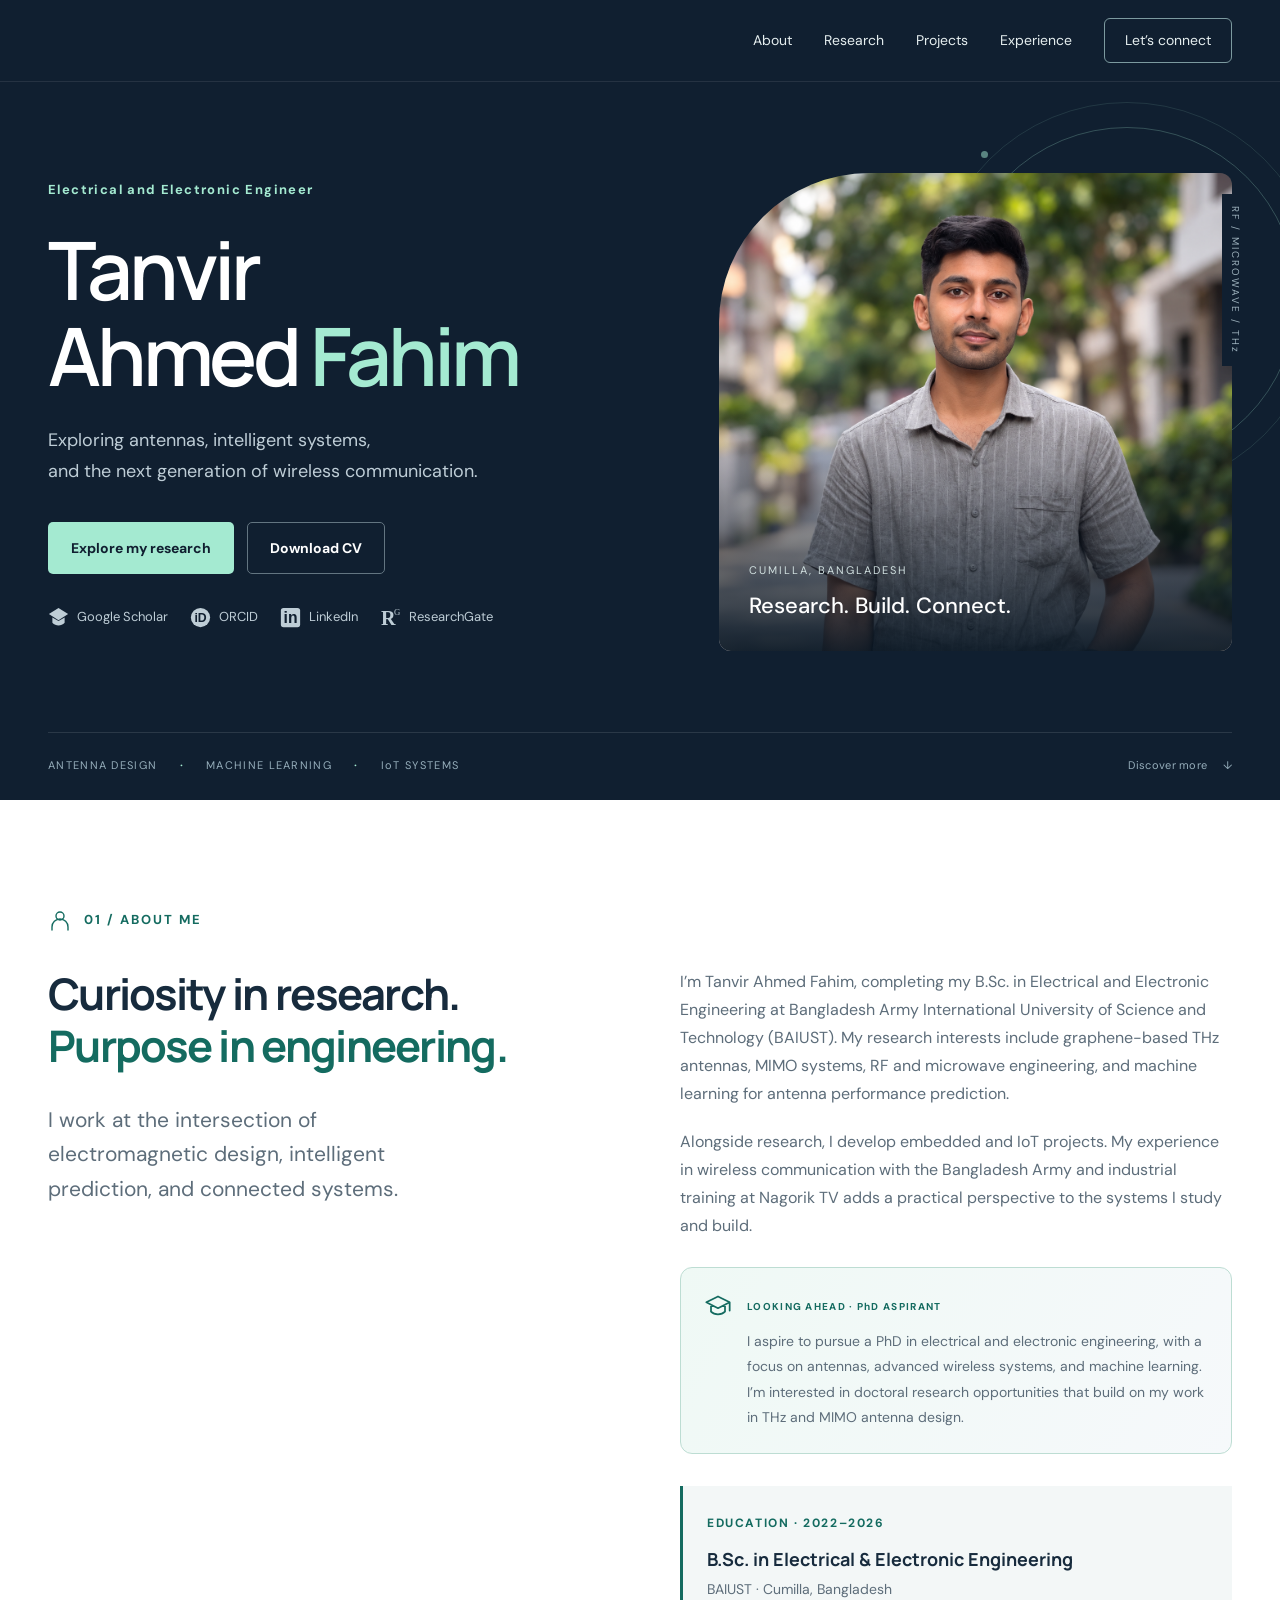
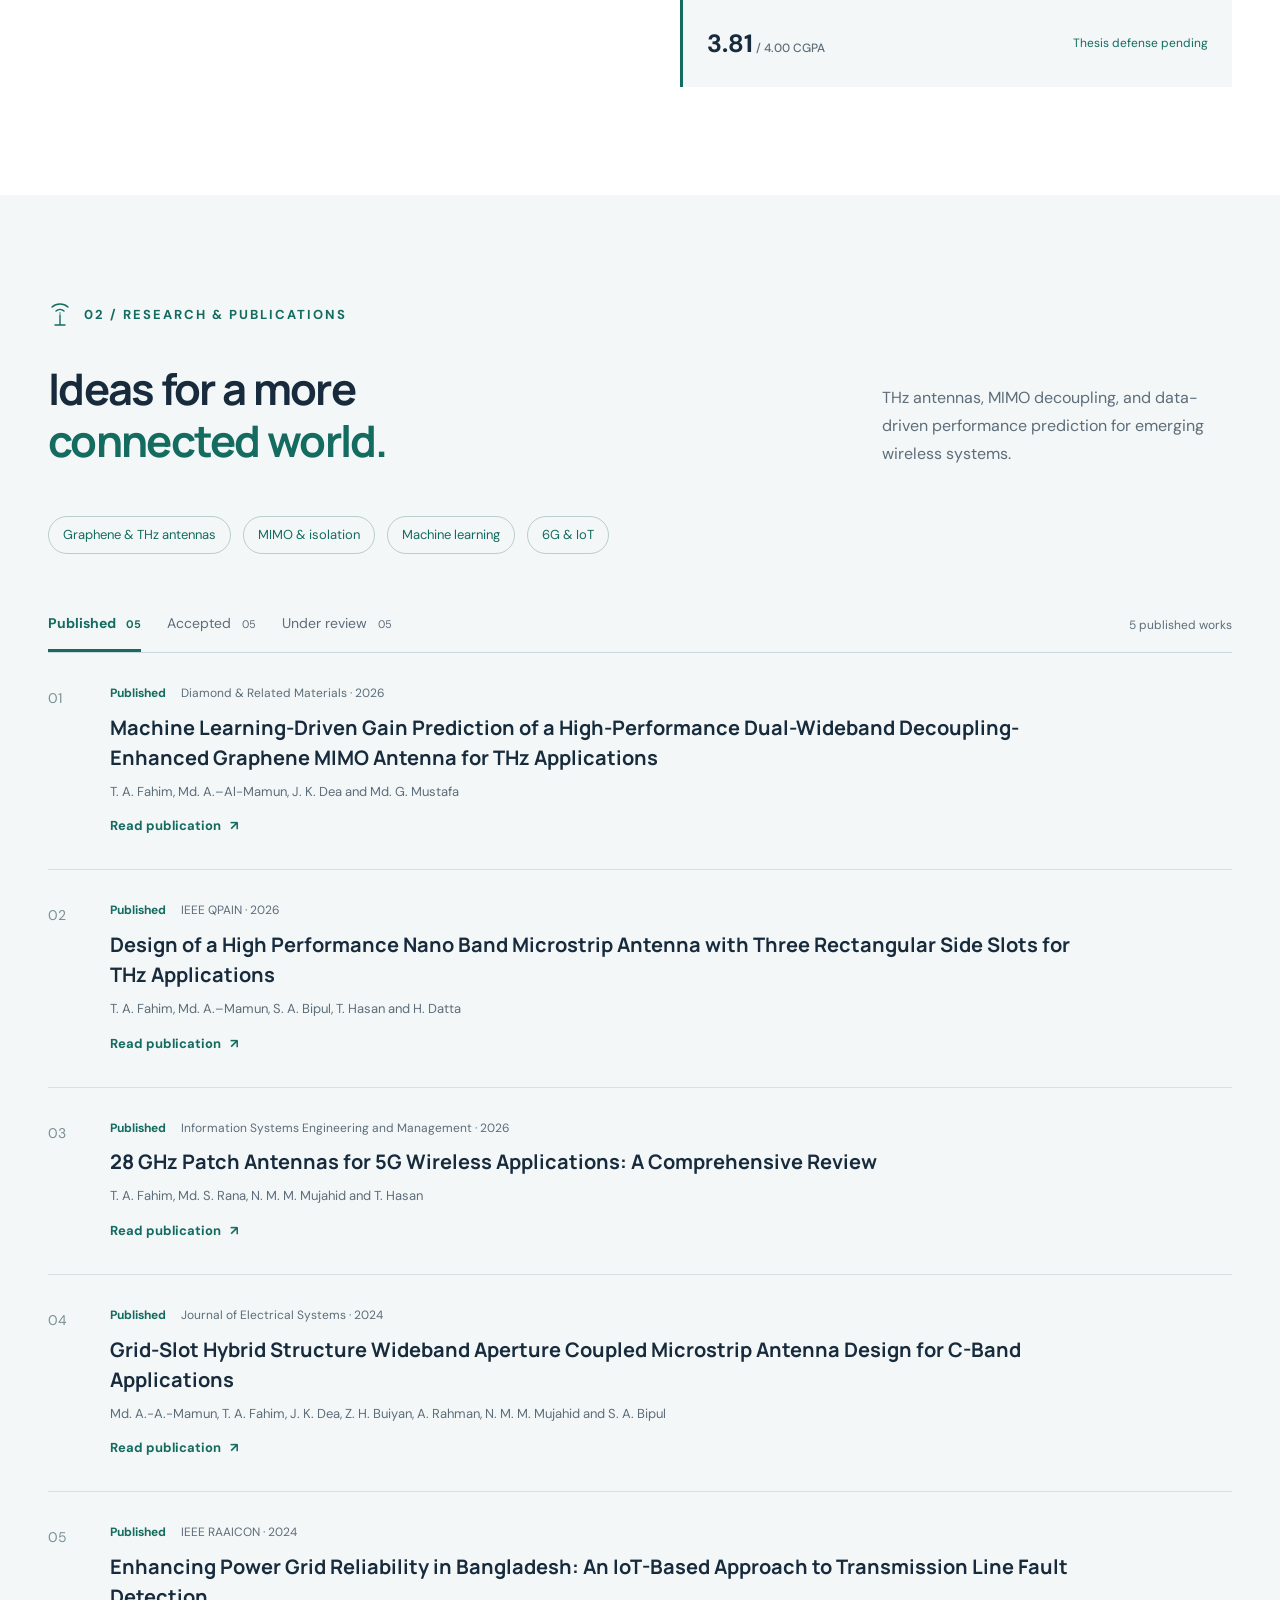
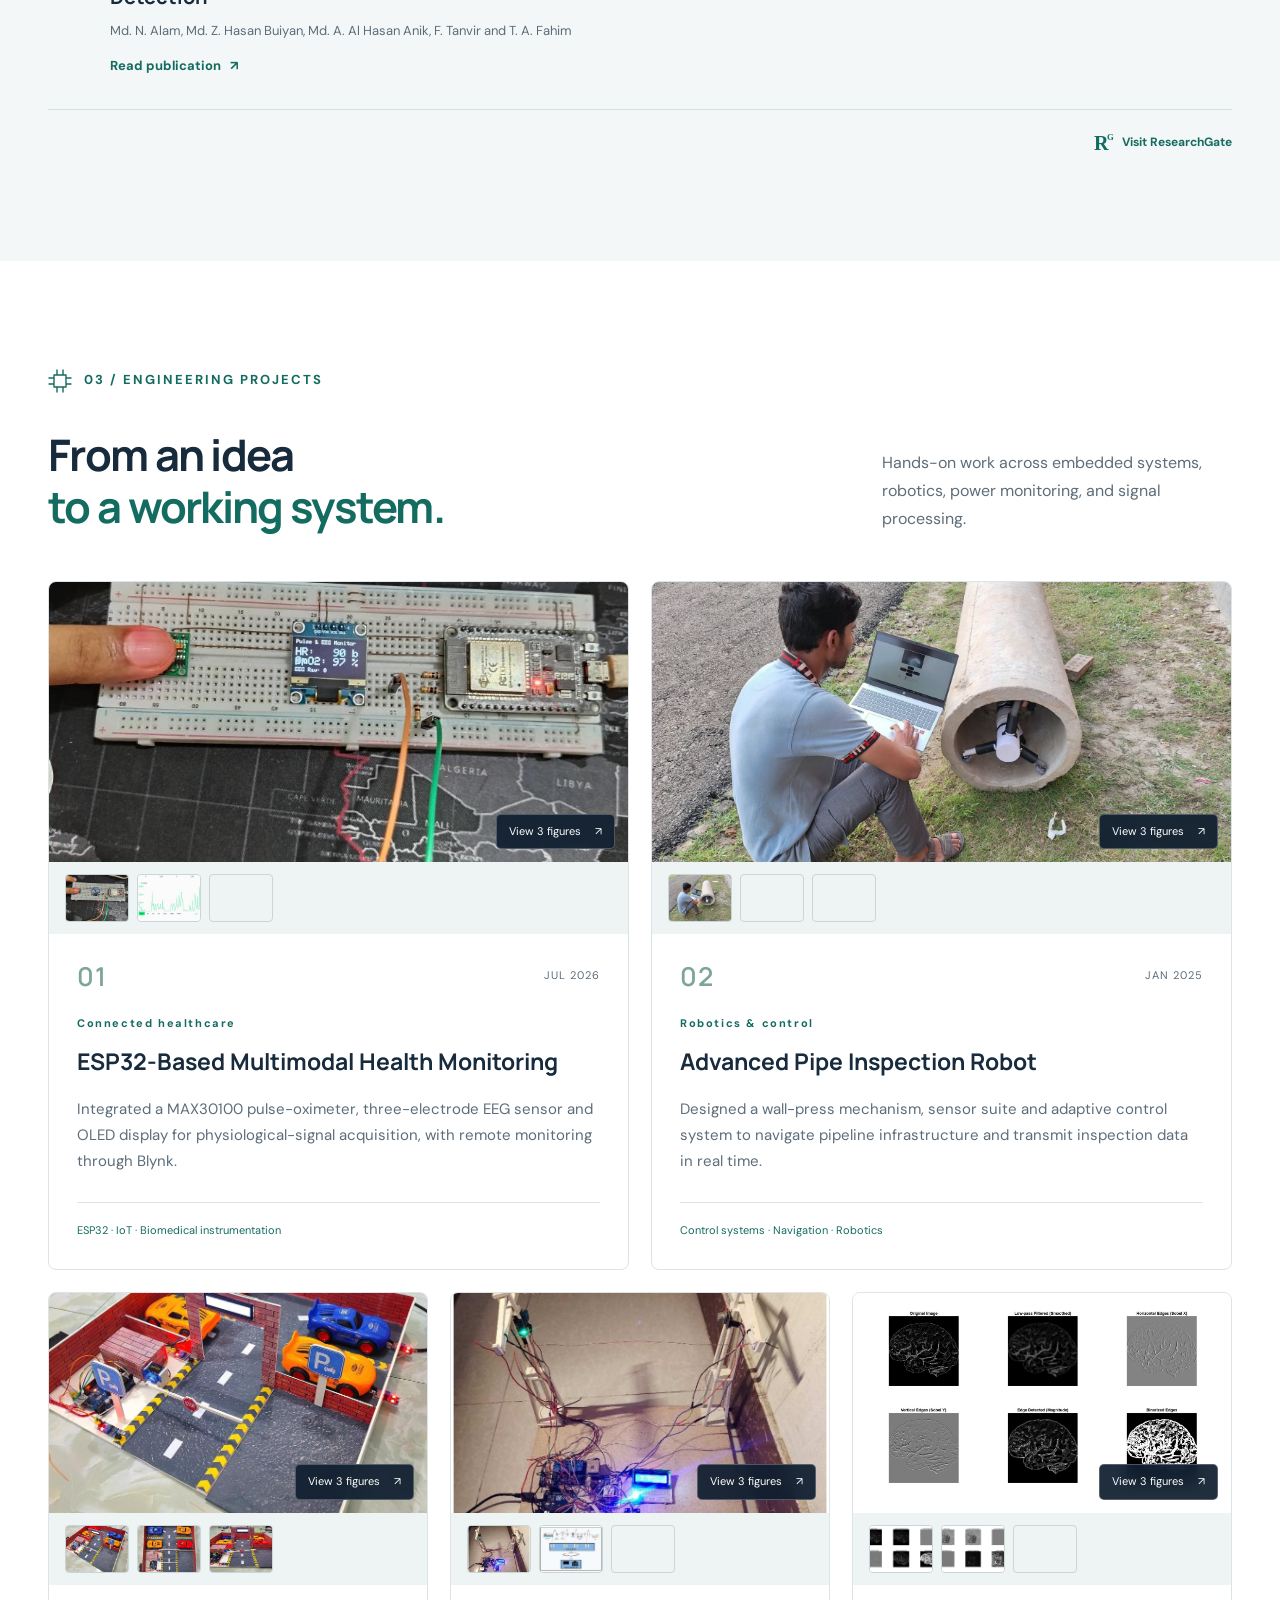
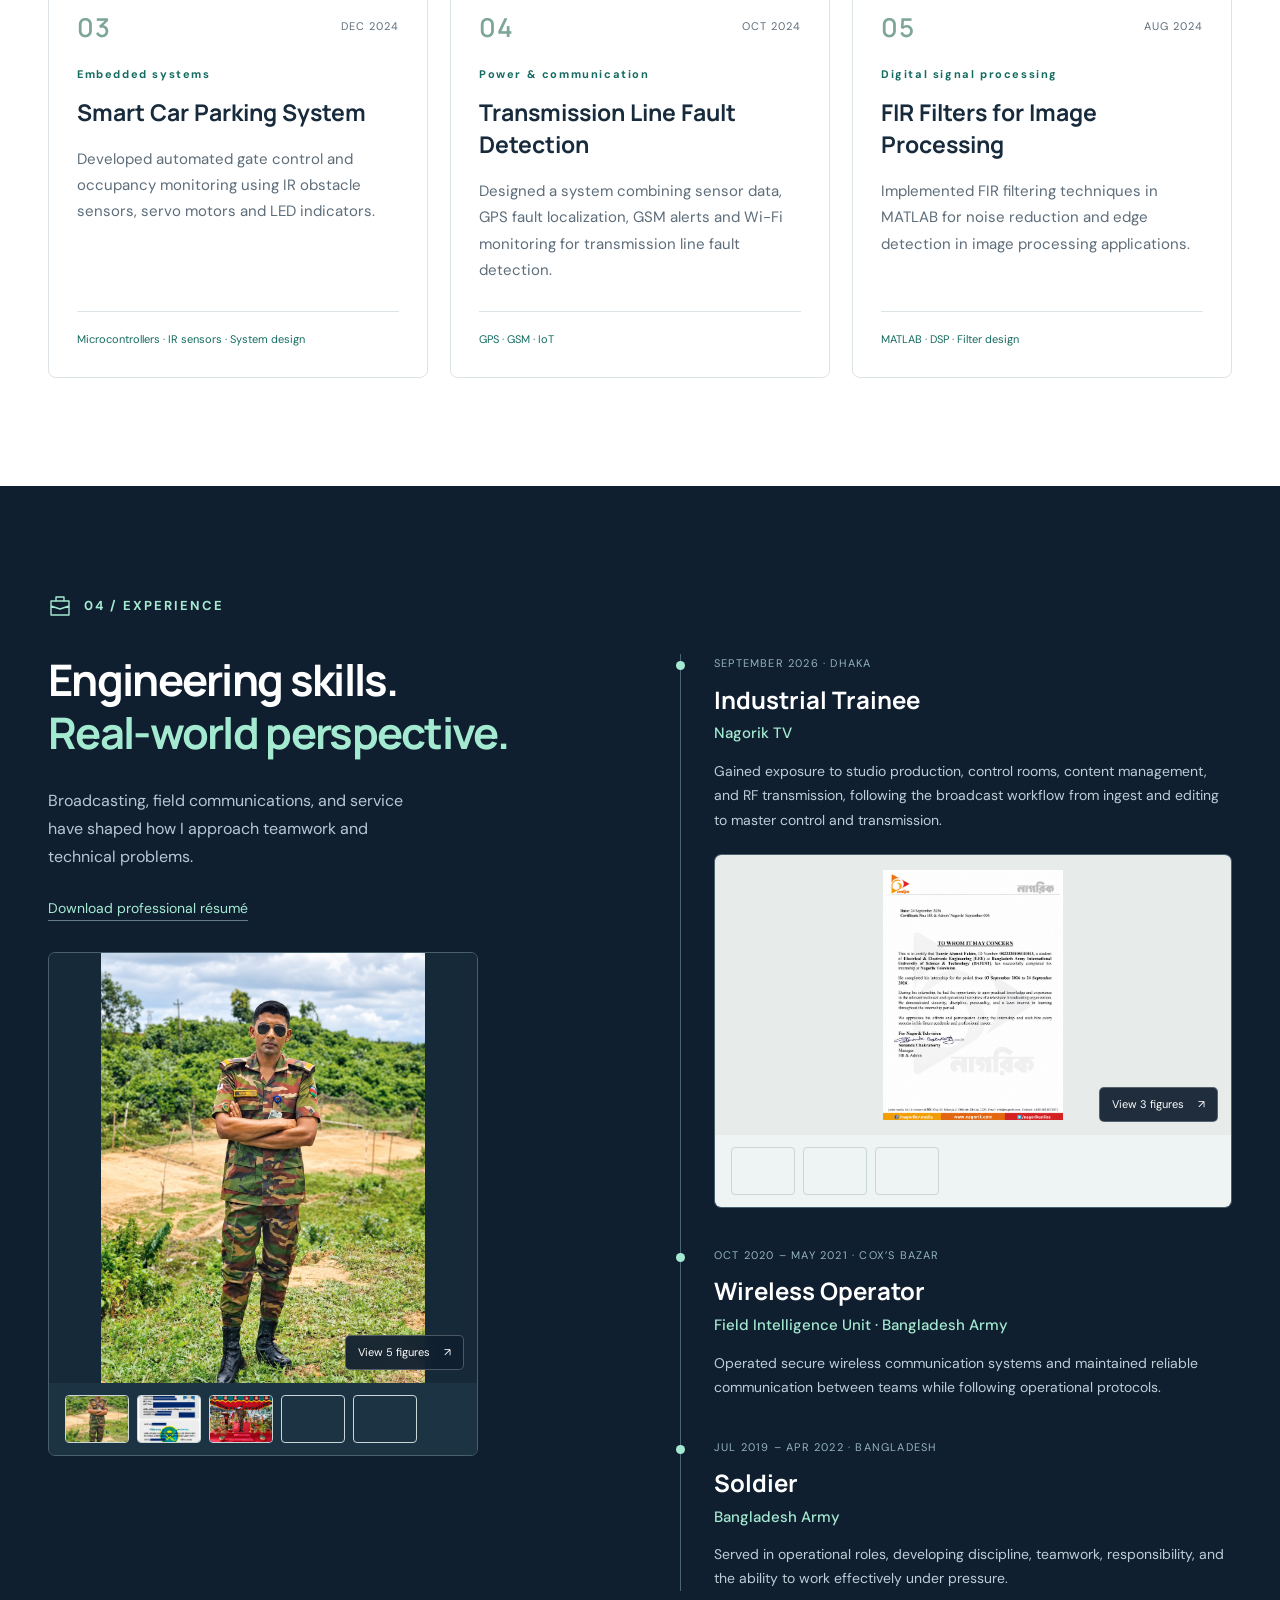
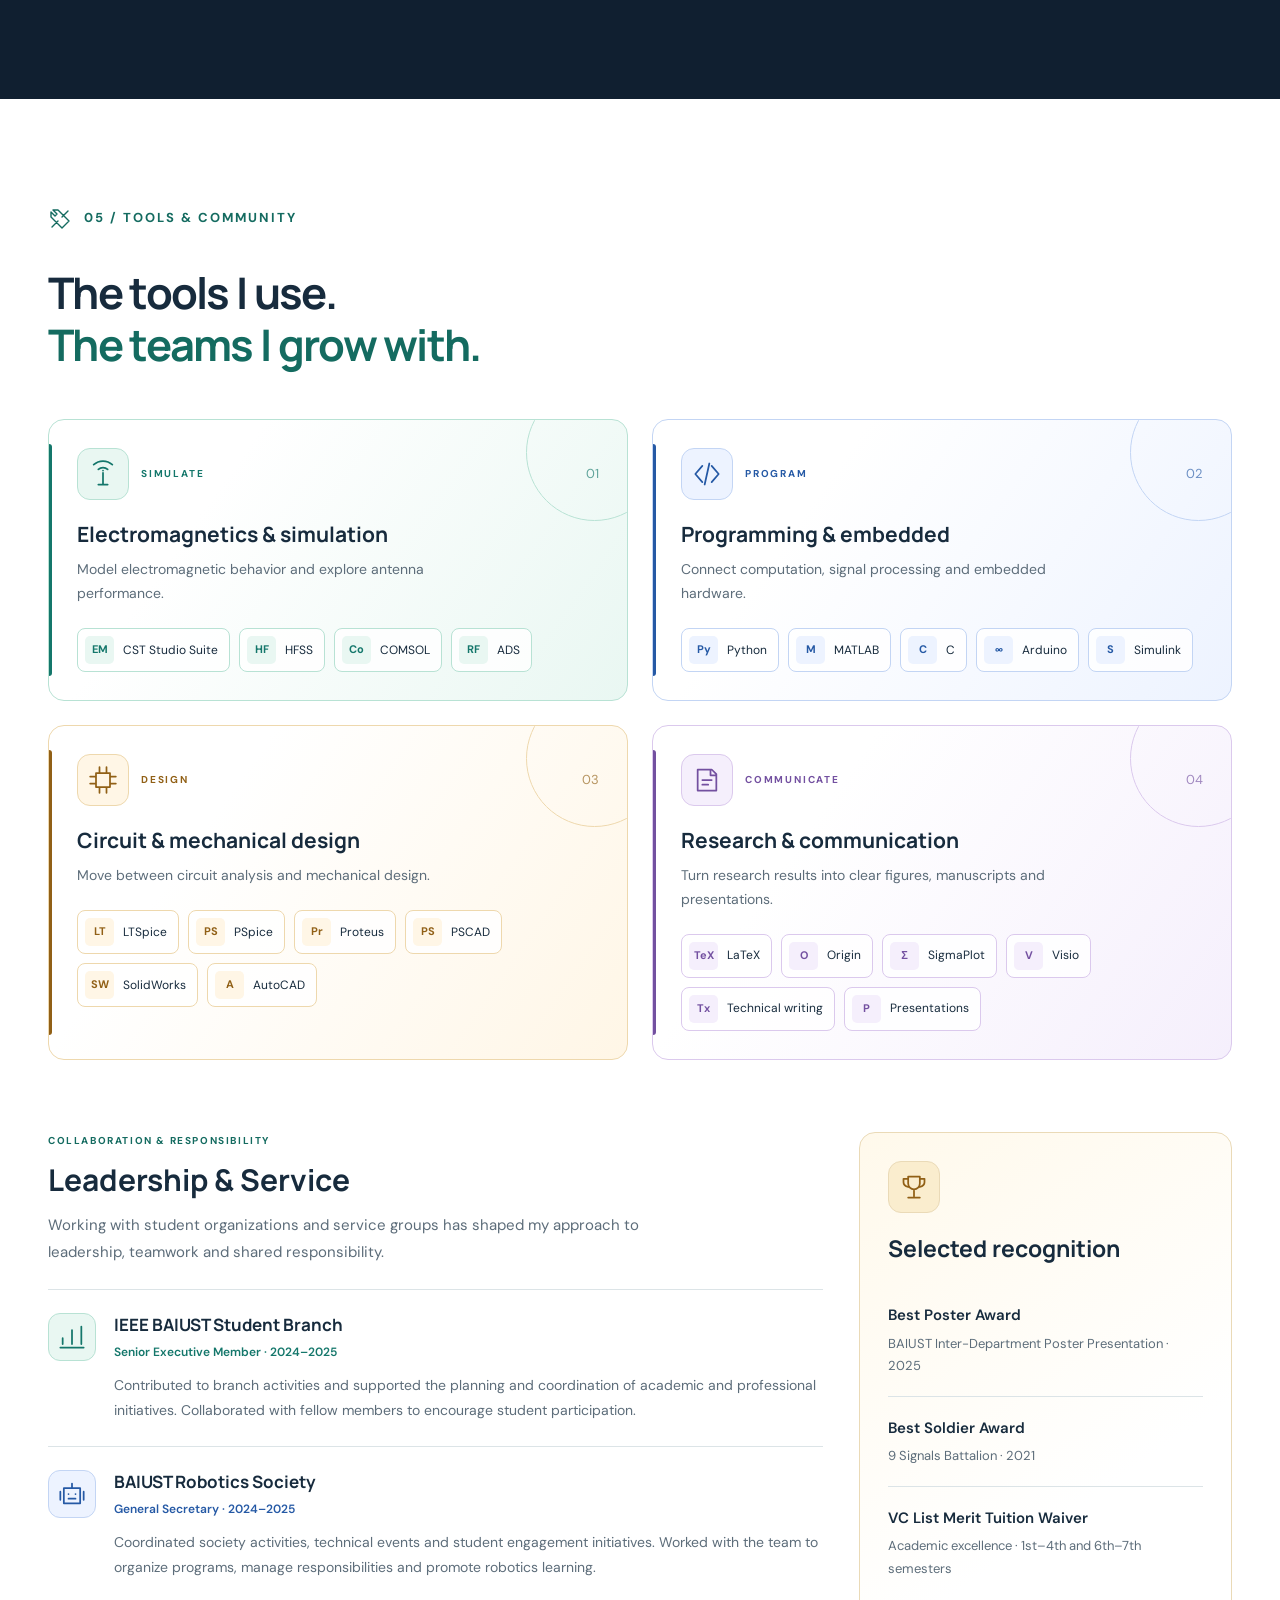
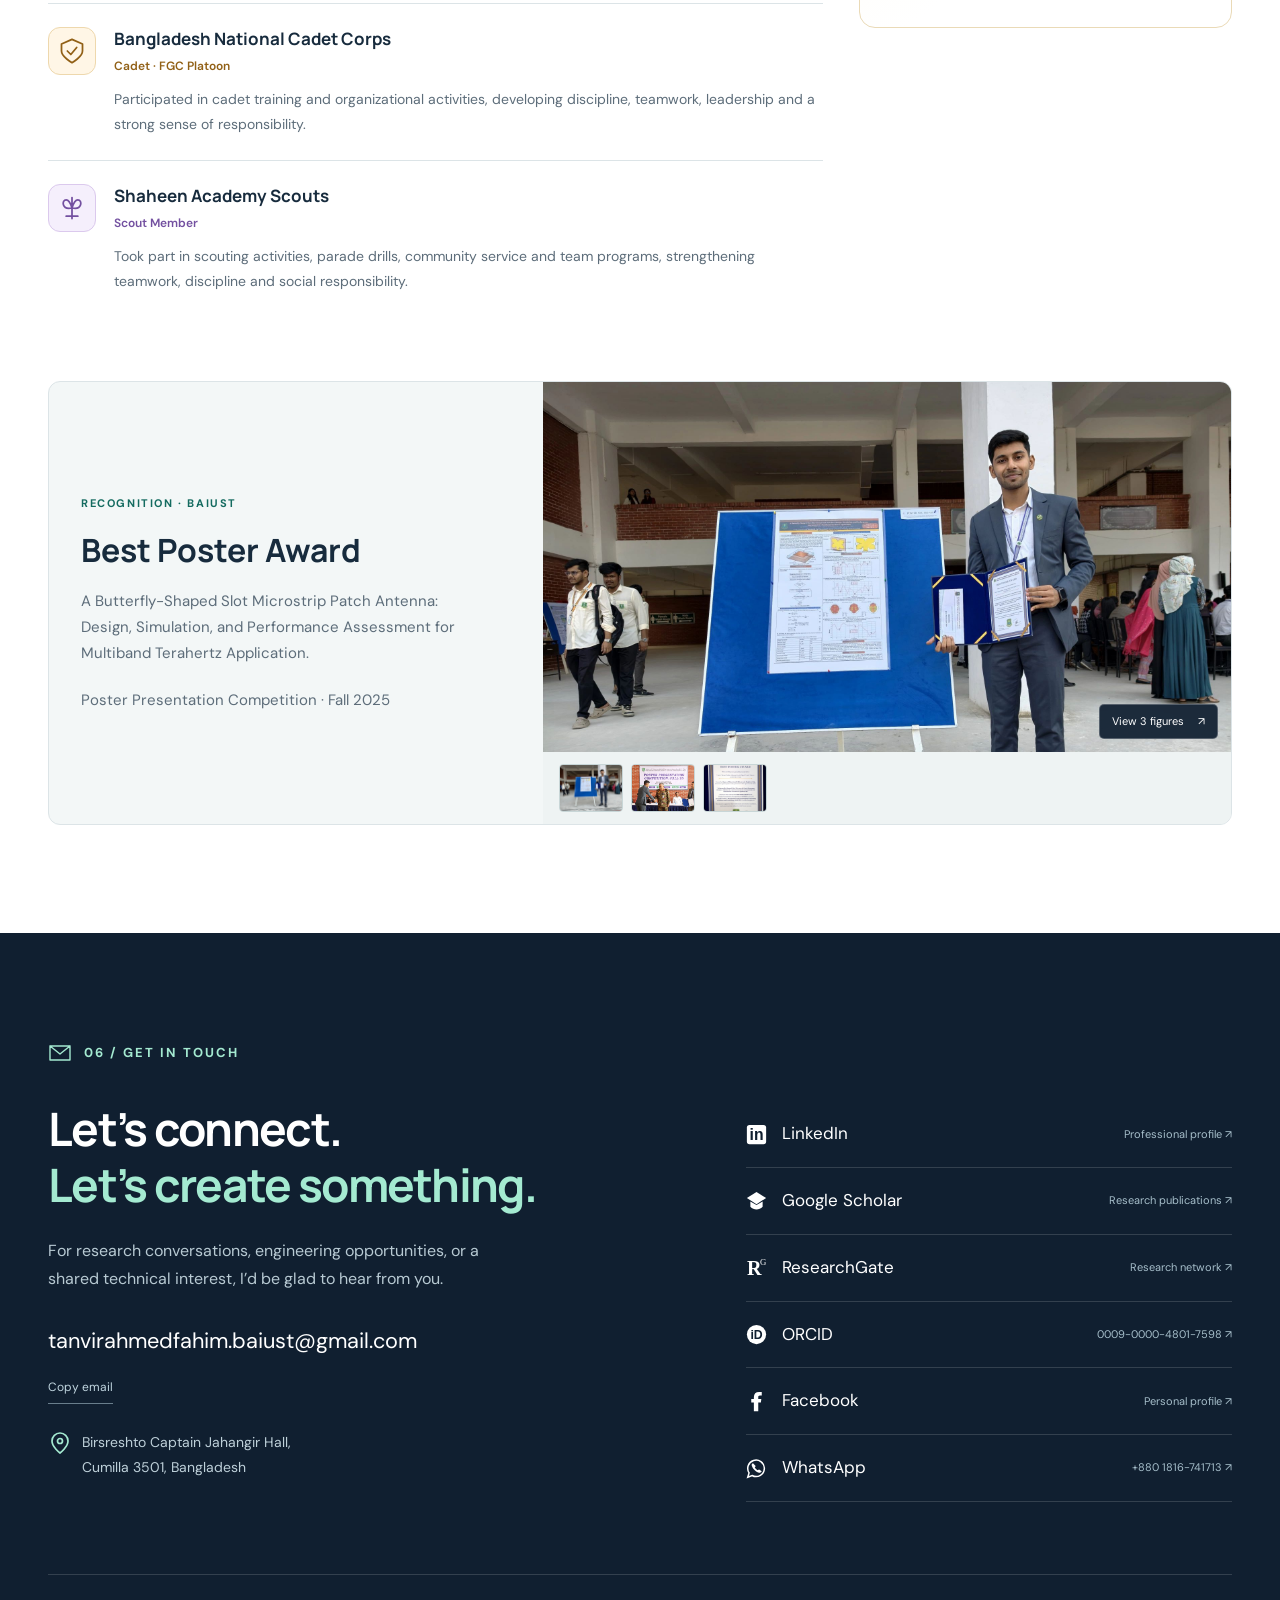
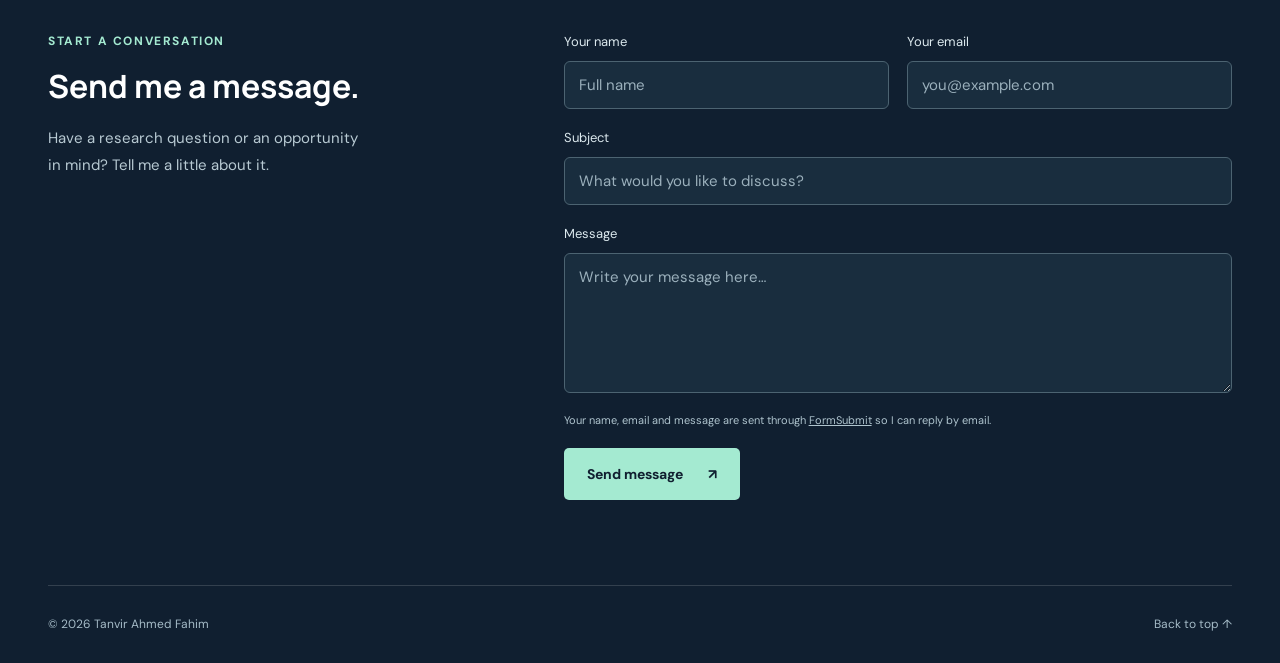
==== commit 1d99e738: "Add files via upload" ====
--- a/index.html
+++ b/index.html
@@ -1,11 +1,12 @@
-<!doctype html>
-<html lang="en"><head><meta charset="utf-8"><meta name="viewport" content="width=device-width,initial-scale=1"><meta name="theme-color" content="#101f30"><title>Tanvir Ahmed Fahim | EEE &amp; Antenna Research</title><meta name="description" content="Tanvir Ahmed Fahim’s portfolio: THz and MIMO antenna research, machine learning, IoT projects, and electrical and electronic engineering."><meta property="og:title" content="Tanvir Ahmed Fahim | Research &amp; Engineering"><meta property="og:description" content="Exploring antennas, intelligent systems, and the next generation of wireless communication."><meta property="og:type" content="website"><meta property="og:image" content="https://fahim131013.github.io/portrait.png"><link rel="icon" href="favicon.svg" type="image/svg+xml"><link rel="stylesheet" href="portfolio-v4.css"><script src="portfolio-v4.js" defer></script><noscript><style>.paper[hidden]{display:grid}.filters,.publication-count,.menu-toggle,.copy-email{display:none}@media(max-width:760px){nav{display:flex;position:static;flex-direction:row;flex-wrap:wrap;width:auto;padding:8px;gap:12px;font-size:12px}.header{height:auto}.nav-wrap{flex-wrap:wrap}}</style></noscript></head>
-<body><a class="skip-link" href="#main">Skip to content</a><div class="scroll-progress" aria-hidden="true"></div>
-<header class="header"><div class="nav-wrap"><button class="menu-toggle" aria-expanded="false" aria-controls="navigation">Menu <span aria-hidden="true">☰</span></button><nav id="navigation" aria-label="Main navigation"><a href="#about">About</a><a href="#research">Research</a><a href="#projects">Projects</a><a href="#experience">Experience</a><a class="nav-contact" href="#contact">Let’s connect</a></nav></div></header>
-<main id="main"><section class="hero" id="home"><div class="hero-grid container"><div class="hero-copy"><p class="eyebrow intro">Electrical and Electronic Engineer</p><h1>Tanvir<br>Ahmed <em>Fahim</em></h1><p class="hero-description">Exploring antennas, intelligent systems,<br class="desktop-break"> and the next generation of wireless communication.</p><div class="hero-actions"><a class="button primary" href="#research">Explore my research</a><a class="button secondary" href="Tanvir-Ahmed-Fahim-CV.pdf" download>Download CV</a></div><div class="hero-links"><a href="https://scholar.google.com/citations?user=vqHgvY0AAAAJ&amp;hl=en" target="_blank" rel="noopener noreferrer"><svg class="social-icon" viewbox="0 0 24 24" fill="currentColor" aria-hidden="true" width="21" height="21" style="width:21px;height:21px;max-width:21px;flex-shrink:0"><path d="M1 8 12 1l11 7-11 7z"></path><path d="M5 12v6c4 4 10 4 14 0v-6l-7 4z"></path></svg>Google Scholar</a><a href="https://orcid.org/0009-0000-4801-7598" target="_blank" rel="noopener noreferrer"><svg class="social-icon" viewbox="0 0 24 24" fill="currentColor" aria-hidden="true" width="21" height="21" style="width:21px;height:21px;max-width:21px;flex-shrink:0"><circle cx="12" cy="12" r="11"></circle><text x="5" y="17" fill="var(--navy)" font-size="14" font-family="Arial" font-weight="bold">iD</text></svg>ORCID</a><a href="https://www.linkedin.com/in/tanvir-ahmed-fahim" target="_blank" rel="noopener noreferrer"><svg class="social-icon" viewbox="0 0 24 24" fill="currentColor" aria-hidden="true" width="21" height="21" style="width:21px;height:21px;max-width:21px;flex-shrink:0"><rect x="1" y="1" width="22" height="22" rx="3"></rect><text x="4" y="18" fill="var(--navy)" font-family="Arial" font-weight="bold" font-size="18">in</text></svg>LinkedIn</a><a href="https://www.researchgate.net/profile/Tanvir-Ahmed-Fahim" target="_blank" rel="noopener noreferrer"><svg class="social-icon" viewbox="0 0 24 24" fill="currentColor" aria-hidden="true" width="21" height="21" style="width:21px;height:21px;max-width:21px;flex-shrink:0"><text x="1" y="20" font-family="Georgia" font-size="23" font-weight="bold">R</text><text x="16" y="9" font-family="Georgia" font-size="10">G</text></svg>ResearchGate</a></div></div><div class="portrait-wrap"><div class="portrait-frame"><img src="portrait.png" width="1254" height="1254" alt="Portrait of Tanvir Ahmed Fahim" fetchpriority="high"><div class="portrait-caption"><span>CUMILLA, BANGLADESH</span><strong>Research. Build. Connect.</strong></div></div><div class="orbit orbit-one" aria-hidden="true"></div><div class="orbit orbit-two" aria-hidden="true"></div><div class="portrait-label">RF / MICROWAVE / THz</div></div></div><div class="hero-bottom container"><span>ANTENNA DESIGN <b>·</b> MACHINE LEARNING <b>·</b> IoT SYSTEMS</span><a href="#about">Discover more <span aria-hidden="true">↓</span></a></div></section>
-<section class="about section container" id="about"><div class="section-label reveal"><svg class="section-icon" viewbox="0 0 24 24" fill="none" stroke="currentColor" stroke-width="1.4" stroke-linecap="round" stroke-linejoin="round" aria-hidden="true" width="24" height="24" style="width:24px;height:24px;max-width:24px;flex-shrink:0"><path d="M12 12a4 4 0 1 0 0-8 4 4 0 0 0 0 8M4 22v-3a8 8 0 0 1 16 0v3"></path></svg>01 / ABOUT ME</div><div class="about-grid"><div class="reveal"><h2>Curiosity in research.<br><em>Purpose in engineering.</em></h2><p class="large-text">I work at the intersection of electromagnetic design, intelligent prediction, and connected systems.</p></div><div class="about-copy reveal"><p>I’m Tanvir Ahmed Fahim, completing my B.Sc. in Electrical and Electronic Engineering at Bangladesh Army International University of Science and Technology (BAIUST). My research interests include graphene-based THz antennas, MIMO systems, RF and microwave engineering, and machine learning for antenna performance prediction.</p><p>Alongside research, I develop embedded and IoT projects. My experience in wireless communication with the Bangladesh Army and industrial training at Nagorik TV adds a practical perspective to the systems I study and build.</p><div class="phd-goal"><span class="phd-icon"><svg width="28" height="28" viewbox="0 0 24 24" fill="none" stroke="currentColor" stroke-width="1.5" stroke-linecap="round" stroke-linejoin="round" aria-hidden="true" style="width:28px;height:28px;flex-shrink:0"><path d="M2 8l10-5 10 5-10 5zM6 10v6c3 3 9 3 12 0v-6M22 8v7"></path></svg></span><div><span class="eyebrow">LOOKING AHEAD · PhD ASPIRANT</span><p>I aspire to pursue a PhD in electrical and electronic engineering, with a focus on antennas, advanced wireless systems, and machine learning. I’m interested in doctoral research opportunities that build on my work in THz and MIMO antenna design.</p></div></div><div class="education"><span class="eyebrow">EDUCATION · 2022–2026</span><h3>B.Sc. in Electrical &amp; Electronic Engineering</h3><p>BAIUST · Cumilla, Bangladesh</p><div class="education-bottom"><strong>3.81<span> / 4.00 CGPA</span></strong><span class="status-note">Thesis defense pending</span></div></div></div></div></section>
-<section class="research section" id="research"><div class="container"><div class="section-label reveal"><svg class="section-icon" viewbox="0 0 24 24" fill="none" stroke="currentColor" stroke-width="1.4" stroke-linecap="round" stroke-linejoin="round" aria-hidden="true" width="24" height="24" style="width:24px;height:24px;max-width:24px;flex-shrink:0"><path d="M12 22V12m-5 10h10M8 8a6 6 0 0 1 8 0M4 4a12 12 0 0 1 16 0M12 10h.01"></path></svg>02 / RESEARCH &amp; PUBLICATIONS</div><div class="section-heading reveal"><h2>Ideas for a more<br><em>connected world.</em></h2><p>THz antennas, MIMO decoupling, and data-driven performance prediction for emerging wireless systems.</p></div><div class="research-topics reveal"><span>Graphene &amp; THz antennas</span><span>MIMO &amp; isolation</span><span>Machine learning</span><span>6G &amp; IoT</span></div><div class="publication-bar"><div class="filters" aria-label="Filter publications"><button class="active" data-filter="Published" aria-pressed="true">Published <span>05</span></button><button data-filter="Accepted" aria-pressed="false">Accepted <span>05</span></button><button data-filter="Under review" aria-pressed="false">Under review <span>05</span></button></div><span id="publication-count" class="publication-count" aria-live="polite">5 published works</span></div><div class="paper-list"><article class="paper" data-status="Published"><div class="paper-number">01</div><div><div class="paper-meta"><span class="badge">Published</span> Diamond &amp; Related Materials · 2026</div><h3>Machine Learning-Driven Gain Prediction of a High-Performance Dual-Wideband Decoupling-Enhanced Graphene MIMO Antenna for THz Applications</h3><p class="authors">T. A. Fahim, Md. A.–Al-Mamun, J. K. Dea and Md. G. Mustafa</p><a class="paper-link" href="https://doi.org/10.1016/j.diamond.2026.114121" target="_blank" rel="noopener noreferrer">Read publication <span aria-hidden="true">↗</span></a></div></article><article class="paper" data-status="Published"><div class="paper-number">02</div><div><div class="paper-meta"><span class="badge">Published</span> IEEE QPAIN · 2026</div><h3>Design of a High Performance Nano Band Microstrip Antenna with Three Rectangular Side Slots for THz Applications</h3><p class="authors">T. A. Fahim, Md. A.–Mamun, S. A. Bipul, T. Hasan and H. Datta</p><a class="paper-link" href="https://doi.org/10.1109/QPAIN69676.2026.11545910" target="_blank" rel="noopener noreferrer">Read publication <span aria-hidden="true">↗</span></a></div></article><article class="paper" data-status="Published"><div class="paper-number">03</div><div><div class="paper-meta"><span class="badge">Published</span> Information Systems Engineering and Management · 2026</div><h3>28 GHz Patch Antennas for 5G Wireless Applications: A Comprehensive Review</h3><p class="authors">T. A. Fahim, Md. S. Rana, N. M. M. Mujahid and T. Hasan</p><a class="paper-link" href="https://doi.org/10.1007/978-3-032-19196-0_16" target="_blank" rel="noopener noreferrer">Read publication <span aria-hidden="true">↗</span></a></div></article><article class="paper" data-status="Published"><div class="paper-number">04</div><div><div class="paper-meta"><span class="badge">Published</span> Journal of Electrical Systems · 2024</div><h3>Grid-Slot Hybrid Structure Wideband Aperture Coupled Microstrip Antenna Design for C-Band Applications</h3><p class="authors">Md. A.-A.-Mamun, T. A. Fahim, J. K. Dea, Z. H. Buiyan, A. Rahman, N. M. M. Mujahid and S. A. Bipul</p><a class="paper-link" href="https://journal.esrgroups.org/jes/article/view/7502" target="_blank" rel="noopener noreferrer">Read publication <span aria-hidden="true">↗</span></a></div></article><article class="paper" data-status="Published"><div class="paper-number">05</div><div><div class="paper-meta"><span class="badge">Published</span> IEEE RAAICON · 2024</div><h3>Enhancing Power Grid Reliability in Bangladesh: An IoT-Based Approach to Transmission Line Fault Detection</h3><p class="authors">Md. N. Alam, Md. Z. Hasan Buiyan, Md. A. Al Hasan Anik, F. Tanvir and T. A. Fahim</p><a class="paper-link" href="https://doi.org/10.1109/RAAICON64172.2024.10928383" target="_blank" rel="noopener noreferrer">Read publication <span aria-hidden="true">↗</span></a></div></article><article class="paper" data-status="Accepted" hidden><div class="paper-number">06</div><div><div class="paper-meta"><span class="badge">Accepted</span> ICTIS 2026 · 2026</div><h3>Design of a Compact Modified Inset-Fed Circular and Inverted U-Shaped Patch Antenna for Terahertz Applications</h3><p class="authors">T. A. Fahim, Md. S. Rana, S. A. Bipul, T. Hasan, N. M. M. Mujahid and H. Datta</p><span class="pending">Accepted for publication</span></div></article><article class="paper" data-status="Accepted" hidden><div class="paper-number">07</div><div><div class="paper-meta"><span class="badge">Accepted</span> Engineering, Technology &amp; Applied Science Research</div><h3>Compact THz MIMO Antenna with Multi-Resonance and Low Mutual Coupling for High-Speed Communication</h3><p class="authors">Md. A. Haque, T. A. Fahim, M. H. Riad, J.–J. Tiang and N. S. S. Singh</p><span class="pending">Accepted for publication</span></div></article><article class="paper" data-status="Accepted" hidden><div class="paper-number">08</div><div><div class="paper-meta"><span class="badge">Accepted</span> Engineering, Technology &amp; Applied Science Research</div><h3>High-Performance Dual-Band Graphene-Based THz MIMO Antenna with Excellent Diversity Characteristics for 6G Wireless Systems</h3><p class="authors">Md. A. Haque, T. A. Fahim, M. H. Riad, Md. S. Mahmud, J.–J. Tiang and N. S. S. Singh</p><span class="pending">Accepted for publication</span></div></article><article class="paper" data-status="Accepted" hidden><div class="paper-number">09</div><div><div class="paper-meta"><span class="badge">Accepted</span> IEEE International Conference on Microwave, Antennas, RF and Sensors · 2026</div><h3>A Dual-Band High-Gain Multiresonance Graphene Based THz Antenna for Future 6G Applications</h3><p class="authors">T. A. Fahim, Md. A.–Al-Mamun, J. K. Dea and N. J. Sumaiya</p><span class="pending">Accepted for publication</span></div></article><article class="paper" data-status="Accepted" hidden><div class="paper-number">10</div><div><div class="paper-meta"><span class="badge">Accepted</span> iCACCESS 2026 · 2026</div><h3>Isolation-Wall Integrated Graphene THz MIMO Antenna with Wideband and High-Diversity Performance for 6G Applications</h3><p class="authors">T. A. Fahim, Md. A.–Al-Mamun, Md. G. Mustafa and Md. A. Haque</p><span class="pending">Accepted for publication</span></div></article><article class="paper" data-status="Under review" hidden><div class="paper-number">11</div><div><div class="paper-meta"><span class="badge">Under review</span> Discover Internet of Things</div><h3>Design and Performance Analysis of a PBG Substrate MIMO Antenna with RLC Validation for 6G and IoT Applications</h3><p class="authors">T. A. Fahim, M. H. Riad, J.–J. Tiang, N. S. S. Singh and Md. A. Haque</p><span class="pending">Manuscript under peer review</span></div></article><article class="paper" data-status="Under review" hidden><div class="paper-number">12</div><div><div class="paper-meta"><span class="badge">Under review</span> Scientific Reports</div><h3>A Clustered Circular-Slot Graphene THz MIMO Antenna with RLC-Validated Hybrid Learning for UAV-Enabled 6G Smart City</h3><p class="authors">T. A. Fahim, M. H. Riad, J.–J. Tiang, N. S. S. Singh and Md. A. Haque</p><span class="pending">Manuscript under peer review</span></div></article><article class="paper" data-status="Under review" hidden><div class="paper-number">13</div><div><div class="paper-meta"><span class="badge">Under review</span> Engineering Reports</div><h3>ML/DL Assisted Design of a Flower-Shaped Two-Port Antenna for 6G IoT Applications with ECM Validation</h3><p class="authors">Md. A. Haque, T. A. Fahim, M. H. Riad, J.–J. Tiang, N. S. S. Singh, Md. M. Islam, M. R. Rashel and M. Tlemcani</p><span class="pending">Manuscript under peer review</span></div></article><article class="paper" data-status="Under review" hidden><div class="paper-number">14</div><div><div class="paper-meta"><span class="badge">Under review</span> Scientific Reports</div><h3>Compact Multiresonant Graphene-Based THz Antenna with RLC Circuit Validation and ML-Assisted Efficiency Prediction for Advanced Wireless Applications</h3><p class="authors">T. A. Fahim, Md. A.–Al-Mamun, J. K. Dea and Md. G. Mustafa</p><span class="pending">Manuscript under peer review</span></div></article><article class="paper" data-status="Under review" hidden><div class="paper-number">15</div><div><div class="paper-meta"><span class="badge">Under review</span> SN Computer Science</div><h3>Design and Multi-Level Validation of a Penta-Slot Graphene THz MIMO Antenna Using RLC Circuit Modeling and Hybrid Machine Learning</h3><p class="authors">Md. A. Haque, T. A. Fahim, M. H. Riad, J.–J. Tiang and N. S. S. Singh</p><span class="pending">Manuscript under peer review</span></div></article></div><div class="research-footer"><a href="https://www.researchgate.net/profile/Tanvir-Ahmed-Fahim" target="_blank" rel="noopener noreferrer"><svg class="social-icon" viewbox="0 0 24 24" fill="currentColor" aria-hidden="true" width="21" height="21" style="width:21px;height:21px;max-width:21px;flex-shrink:0"><text x="1" y="20" font-family="Georgia" font-size="23" font-weight="bold">R</text><text x="16" y="9" font-family="Georgia" font-size="10">G</text></svg>Visit ResearchGate</a></div></div></section>
-<section class="section container" id="projects"><div class="section-label reveal"><svg class="section-icon" viewbox="0 0 24 24" fill="none" stroke="currentColor" stroke-width="1.4" stroke-linecap="round" stroke-linejoin="round" aria-hidden="true" width="24" height="24" style="width:24px;height:24px;max-width:24px;flex-shrink:0"><path d="M6 6h12v12H6zM9 1v5m6-5v5M9 18v5m6-5v5M1 9h5m-5 6h5m12-6h5m-5 6h5"></path></svg>03 / ENGINEERING PROJECTS</div><div class="section-heading reveal"><h2>From an idea<br><em>to a working system.</em></h2><p>Hands-on work across embedded systems, robotics, power monitoring, and signal processing.</p></div><div class="projects-grid"><article class="project reveal"><div class="gallery project-gallery "><a class="gallery-cover" href="health-prototype.jpeg" data-gallery="health" data-index="0" aria-label="Open ESP32 health-monitoring prototype"><img src="health-prototype.jpeg" alt="ESP32 health-monitoring prototype" loading="lazy" decoding="async"><span class="gallery-open">View 3 figures <span aria-hidden="true">↗</span></span></a><div class="gallery-thumbs"><a href="health-prototype.jpeg" data-gallery="health" data-index="0" aria-label="Open ESP32 health-monitoring prototype"><img src="health-prototype.jpeg" alt="ESP32 health-monitoring prototype" loading="lazy" decoding="async"></a><a href="health-dashboard.jpeg" data-gallery="health" data-index="1" aria-label="Open Blynk EEG and SpO₂ monitoring dashboard"><img src="health-dashboard.jpeg" alt="Blynk EEG and SpO₂ monitoring dashboard" loading="lazy" decoding="async"></a><a href="health-wiring.jpeg" data-gallery="health" data-index="2" aria-label="Open ESP32, MAX30100, EEG sensor and OLED wiring"><img src="health-wiring.jpeg" alt="ESP32, MAX30100, EEG sensor and OLED wiring" loading="lazy" decoding="async"></a></div></div><div class="project-top"><span>01</span><span>JUL 2026</span></div><p class="eyebrow">Connected healthcare</p><h3>ESP32-Based Multimodal Health Monitoring</h3><p>Integrated a MAX30100 pulse-oximeter, three-electrode EEG sensor and OLED display for physiological-signal acquisition, with remote monitoring through Blynk.</p><div class="project-tags">ESP32 · IoT · Biomedical instrumentation</div></article><article class="project reveal"><div class="gallery project-gallery "><a class="gallery-cover" href="robot-field-test.jpeg" data-gallery="robot" data-index="0" aria-label="Open Pipe inspection robot — field testing"><img src="robot-field-test.jpeg" alt="Pipe inspection robot — field testing" loading="lazy" decoding="async"><span class="gallery-open">View 3 figures <span aria-hidden="true">↗</span></span></a><div class="gallery-thumbs"><a href="robot-field-test.jpeg" data-gallery="robot" data-index="0" aria-label="Open Pipe inspection robot — field testing"><img src="robot-field-test.jpeg" alt="Pipe inspection robot — field testing" loading="lazy" decoding="async"></a><a href="robot-in-pipe.jpeg" data-gallery="robot" data-index="1" aria-label="Open Wall-press robot inside a pipeline"><img src="robot-in-pipe.jpeg" alt="Wall-press robot inside a pipeline" loading="lazy" decoding="async"></a><a href="robot-components.jpeg" data-gallery="robot" data-index="2" aria-label="Open Robot components and sensor layout"><img src="robot-components.jpeg" alt="Robot components and sensor layout" loading="lazy" decoding="async"></a></div></div><div class="project-top"><span>02</span><span>JAN 2025</span></div><p class="eyebrow">Robotics &amp; control</p><h3>Advanced Pipe Inspection Robot</h3><p>Designed a wall-press mechanism, sensor suite and adaptive control system to navigate pipeline infrastructure and transmit inspection data in real time.</p><div class="project-tags">Control systems · Navigation · Robotics</div></article><article class="project reveal"><div class="gallery project-gallery "><a class="gallery-cover" href="parking-perspective.jpeg" data-gallery="parking" data-index="0" aria-label="Open Smart car parking — complete prototype"><img src="parking-perspective.jpeg" alt="Smart car parking — complete prototype" loading="lazy" decoding="async"><span class="gallery-open">View 3 figures <span aria-hidden="true">↗</span></span></a><div class="gallery-thumbs"><a href="parking-perspective.jpeg" data-gallery="parking" data-index="0" aria-label="Open Smart car parking — complete prototype"><img src="parking-perspective.jpeg" alt="Smart car parking — complete prototype" loading="lazy" decoding="async"></a><a href="parking-overhead.jpeg" data-gallery="parking" data-index="1" aria-label="Open Parking layout and control electronics"><img src="parking-overhead.jpeg" alt="Parking layout and control electronics" loading="lazy" decoding="async"></a><a href="parking-gate.jpeg" data-gallery="parking" data-index="2" aria-label="Open Automated entrance gate and display"><img src="parking-gate.jpeg" alt="Automated entrance gate and display" loading="lazy" decoding="async"></a></div></div><div class="project-top"><span>03</span><span>DEC 2024</span></div><p class="eyebrow">Embedded systems</p><h3>Smart Car Parking System</h3><p>Developed automated gate control and occupancy monitoring using IR obstacle sensors, servo motors and LED indicators.</p><div class="project-tags">Microcontrollers · IR sensors · System design</div></article><article class="project reveal"><div class="gallery project-gallery "><a class="gallery-cover" href="fault-prototype.png" data-gallery="fault" data-index="0" aria-label="Open Transmission line fault-detection prototype"><img src="fault-prototype.png" alt="Transmission line fault-detection prototype" loading="lazy" decoding="async"><span class="gallery-open">View 3 figures <span aria-hidden="true">↗</span></span></a><div class="gallery-thumbs"><a href="fault-prototype.png" data-gallery="fault" data-index="0" aria-label="Open Transmission line fault-detection prototype"><img src="fault-prototype.png" alt="Transmission line fault-detection prototype" loading="lazy" decoding="async"></a><a href="fault-system.png" data-gallery="fault" data-index="1" aria-label="Open Sensor network and observation system"><img src="fault-system.png" alt="Sensor network and observation system" loading="lazy" decoding="async"></a><a href="fault-block-diagram.png" data-gallery="fault" data-index="2" aria-label="Open Fault-detection system block diagram"><img src="fault-block-diagram.png" alt="Fault-detection system block diagram" loading="lazy" decoding="async"></a></div></div><div class="project-top"><span>04</span><span>OCT 2024</span></div><p class="eyebrow">Power &amp; communication</p><h3>Transmission Line Fault Detection</h3><p>Designed a system combining sensor data, GPS fault localization, GSM alerts and Wi-Fi monitoring for transmission line fault detection.</p><div class="project-tags">GPS · GSM · IoT</div></article><article class="project reveal"><div class="gallery project-gallery diagram-gallery"><a class="gallery-cover" href="fir-brain-results.jpeg" data-gallery="fir" data-index="0" aria-label="Open FIR and Sobel filtering — brain image results"><img src="fir-brain-results.jpeg" alt="FIR and Sobel filtering — brain image results" loading="lazy" decoding="async"><span class="gallery-open">View 3 figures <span aria-hidden="true">↗</span></span></a><div class="gallery-thumbs"><a href="fir-brain-results.jpeg" data-gallery="fir" data-index="0" aria-label="Open FIR and Sobel filtering — brain image results"><img src="fir-brain-results.jpeg" alt="FIR and Sobel filtering — brain image results" loading="lazy" decoding="async"></a><a href="fir-tank-results.jpeg" data-gallery="fir" data-index="1" aria-label="Open FIR and Sobel filtering — tank image results"><img src="fir-tank-results.jpeg" alt="FIR and Sobel filtering — tank image results" loading="lazy" decoding="async"></a><a href="fir-workflow.jpeg" data-gallery="fir" data-index="2" aria-label="Open Noise reduction and edge-detection workflow"><img src="fir-workflow.jpeg" alt="Noise reduction and edge-detection workflow" loading="lazy" decoding="async"></a></div></div><div class="project-top"><span>05</span><span>AUG 2024</span></div><p class="eyebrow">Digital signal processing</p><h3>FIR Filters for Image Processing</h3><p>Implemented FIR filtering techniques in MATLAB for noise reduction and edge detection in image processing applications.</p><div class="project-tags">MATLAB · DSP · Filter design</div></article></div></section>
-<section class="experience section" id="experience"><div class="container"><div class="section-label reveal"><svg class="section-icon" viewbox="0 0 24 24" fill="none" stroke="currentColor" stroke-width="1.4" stroke-linecap="round" stroke-linejoin="round" aria-hidden="true" width="24" height="24" style="width:24px;height:24px;max-width:24px;flex-shrink:0"><path d="M8 7V3h8v4M3 7h18v14H3zM3 12l9 3 9-3"></path></svg>04 / EXPERIENCE</div><div class="experience-grid"><div class="reveal"><h2>Engineering skills.<br><em>Real-world perspective.</em></h2><p class="experience-intro">Broadcasting, field communications, and service have shaped how I approach teamwork and technical problems.</p><a class="text-link" href="Tanvir-Ahmed-Fahim-Resume.pdf" download>Download professional résumé</a><div class="gallery service-gallery"><a class="gallery-cover" href="army-portrait.png" data-gallery="army" data-index="0" aria-label="Open Bangladesh Army service"><img src="army-portrait.png" alt="Bangladesh Army service" loading="lazy" decoding="async"><span class="gallery-open">View 2 figures <span aria-hidden="true">↗</span></span></a><div class="gallery-thumbs"><a href="army-portrait.png" data-gallery="army" data-index="0" aria-label="Open Bangladesh Army service"><img src="army-portrait.png" alt="Bangladesh Army service" loading="lazy" decoding="async"></a><a href="retirement-card-redacted.png" data-gallery="army" data-index="1" aria-label="Open Retirement card · personal identifiers redacted"><img src="retirement-card-redacted.png" alt="Retirement card · personal identifiers redacted" loading="lazy" decoding="async"></a></div></div></div><div class="timeline"><article class="reveal"><div class="timeline-date">SEPTEMBER 2026 · DHAKA</div><h3>Industrial Trainee</h3><h4>Nagorik TV</h4><p>Gained exposure to studio production, control rooms, content management, and RF transmission, following the broadcast workflow from ingest and editing to master control and transmission.</p><div class="gallery document-gallery"><a class="gallery-cover" href="nagorik-certificate.png" data-gallery="nagorik" data-index="0" aria-label="Open Nagorik TV internship certificate · September 2026"><img src="nagorik-certificate.png" alt="Nagorik TV internship certificate · September 2026" loading="lazy" decoding="async"><span class="gallery-open">View certificate <span aria-hidden="true">↗</span></span></a><div class="gallery-thumbs"><a href="nagorik-certificate.png" data-gallery="nagorik" data-index="0" aria-label="Open Nagorik TV internship certificate · September 2026"><img src="nagorik-certificate.png" alt="Nagorik TV internship certificate · September 2026" loading="lazy" decoding="async"></a></div></div></article><article class="reveal"><div class="timeline-date">OCT 2020 – MAY 2021 · COX’S BAZAR</div><h3>Wireless Operator</h3><h4>Field Intelligence Unit · Bangladesh Army</h4><p>Operated secure wireless communication systems and maintained reliable communication between teams while following operational protocols.</p></article><article class="reveal"><div class="timeline-date">JUL 2019 – APR 2022 · BANGLADESH</div><h3>Soldier</h3><h4>Bangladesh Army</h4><p>Served in operational roles, developing discipline, teamwork, responsibility, and the ability to work effectively under pressure.</p></article></div></div></div></section>
-<section class="section container" id="skills"><div class="section-label reveal"><svg class="section-icon" viewbox="0 0 24 24" fill="none" stroke="currentColor" stroke-width="1.4" stroke-linecap="round" stroke-linejoin="round" aria-hidden="true" width="24" height="24" style="width:24px;height:24px;max-width:24px;flex-shrink:0"><path d="m4 20 6-6m4-4 6-6M5 3l4 4-2 2-4-4v5l11 11 7-7L10 3z"></path></svg>05 / TOOLS &amp; COMMUNITY</div><div class="section-heading reveal"><h2>The tools I use.<br><em>The teams I grow with.</em></h2></div><div class="skills-grid"><article class="skill-group reveal tool-card teal" style="--entry-delay:0ms"><div class="tool-card-top"><span class="tool-symbol"><svg width="28" height="28" viewbox="0 0 24 24" fill="none" stroke="currentColor" stroke-width="1.5" stroke-linecap="round" stroke-linejoin="round" aria-hidden="true" style="width:28px;height:28px;flex-shrink:0"><path d="M12 21V11m-4 10h8M8 8a6 6 0 0 1 8 0M4 4a12 12 0 0 1 16 0M12 9h.01"></path></svg></span><span class="tool-category">SIMULATE</span><span class="tool-number">01</span></div><h3>Electromagnetics &amp; simulation</h3><p class="tool-description">Model electromagnetic behavior and explore antenna performance.</p><div class="chips"><span><b class="tool-mark" aria-hidden="true">EM</b>CST Studio Suite</span><span><b class="tool-mark" aria-hidden="true">HF</b>HFSS</span><span><b class="tool-mark" aria-hidden="true">Co</b>COMSOL</span><span><b class="tool-mark" aria-hidden="true">RF</b>ADS</span></div></article><article class="skill-group reveal tool-card blue" style="--entry-delay:80ms"><div class="tool-card-top"><span class="tool-symbol"><svg width="28" height="28" viewbox="0 0 24 24" fill="none" stroke="currentColor" stroke-width="1.5" stroke-linecap="round" stroke-linejoin="round" aria-hidden="true" style="width:28px;height:28px;flex-shrink:0"><path d="m8 5-6 7 6 7m8-14 6 7-6 7M14 3l-4 18"></path></svg></span><span class="tool-category">PROGRAM</span><span class="tool-number">02</span></div><h3>Programming &amp; embedded</h3><p class="tool-description">Connect computation, signal processing and embedded hardware.</p><div class="chips"><span><b class="tool-mark" aria-hidden="true">Py</b>Python</span><span><b class="tool-mark" aria-hidden="true">M</b>MATLAB</span><span><b class="tool-mark" aria-hidden="true">C</b>C</span><span><b class="tool-mark" aria-hidden="true">∞</b>Arduino</span><span><b class="tool-mark" aria-hidden="true">S</b>Simulink</span></div></article><article class="skill-group reveal tool-card amber" style="--entry-delay:160ms"><div class="tool-card-top"><span class="tool-symbol"><svg width="28" height="28" viewbox="0 0 24 24" fill="none" stroke="currentColor" stroke-width="1.5" stroke-linecap="round" stroke-linejoin="round" aria-hidden="true" style="width:28px;height:28px;flex-shrink:0"><path d="M6 6h12v12H6zM9 1v5m6-5v5M9 18v5m6-5v5M1 9h5m-5 6h5m12-6h5m-5 6h5"></path></svg></span><span class="tool-category">DESIGN</span><span class="tool-number">03</span></div><h3>Circuit &amp; mechanical design</h3><p class="tool-description">Move between circuit analysis and mechanical design.</p><div class="chips"><span><b class="tool-mark" aria-hidden="true">LT</b>LTSpice</span><span><b class="tool-mark" aria-hidden="true">PS</b>PSpice</span><span><b class="tool-mark" aria-hidden="true">Pr</b>Proteus</span><span><b class="tool-mark" aria-hidden="true">PS</b>PSCAD</span><span><b class="tool-mark" aria-hidden="true">SW</b>SolidWorks</span><span><b class="tool-mark" aria-hidden="true">A</b>AutoCAD</span></div></article><article class="skill-group reveal tool-card violet" style="--entry-delay:240ms"><div class="tool-card-top"><span class="tool-symbol"><svg width="28" height="28" viewbox="0 0 24 24" fill="none" stroke="currentColor" stroke-width="1.5" stroke-linecap="round" stroke-linejoin="round" aria-hidden="true" style="width:28px;height:28px;flex-shrink:0"><path d="M4 3h12l4 4v14H4zM15 3v5h5M8 12h8M8 16h5"></path></svg></span><span class="tool-category">COMMUNICATE</span><span class="tool-number">04</span></div><h3>Research &amp; communication</h3><p class="tool-description">Turn research results into clear figures, manuscripts and presentations.</p><div class="chips"><span><b class="tool-mark" aria-hidden="true">TeX</b>LaTeX</span><span><b class="tool-mark" aria-hidden="true">O</b>Origin</span><span><b class="tool-mark" aria-hidden="true">Σ</b>SigmaPlot</span><span><b class="tool-mark" aria-hidden="true">V</b>Visio</span><span><b class="tool-mark" aria-hidden="true">Tx</b>Technical writing</span><span><b class="tool-mark" aria-hidden="true">P</b>Presentations</span></div></article></div><div class="community-grid"><div class="leadership-panel reveal"><p class="eyebrow">COLLABORATION &amp; RESPONSIBILITY</p><h3 class="minor-heading">Leadership &amp; Service</h3><p class="community-intro">Working with student organizations and service groups has shaped my approach to leadership, teamwork and shared responsibility.</p><article class="leadership-card teal"><span class="leadership-symbol"><svg width="28" height="28" viewbox="0 0 24 24" fill="none" stroke="currentColor" stroke-width="1.5" stroke-linecap="round" stroke-linejoin="round" aria-hidden="true" style="width:28px;height:28px;flex-shrink:0"><path d="M4 18v-5m8 5V6m8 12V3M2 21h20"></path></svg></span><div><h4>IEEE BAIUST Student Branch</h4><p class="leadership-role">Senior Executive Member · 2024–2025</p><p class="leadership-description">Contributed to branch activities and supported the planning and coordination of academic and professional initiatives. Collaborated with fellow members to encourage student participation.</p></div></article><article class="leadership-card blue"><span class="leadership-symbol"><svg width="28" height="28" viewbox="0 0 24 24" fill="none" stroke="currentColor" stroke-width="1.5" stroke-linecap="round" stroke-linejoin="round" aria-hidden="true" style="width:28px;height:28px;flex-shrink:0"><path d="M5 7h14v13H5zM12 3v4M9 12h.01M15 12h.01M9 16h6M2 10v7m20-7v7"></path></svg></span><div><h4>BAIUST Robotics Society</h4><p class="leadership-role">General Secretary · 2024–2025</p><p class="leadership-description">Coordinated society activities, technical events and student engagement initiatives. Worked with the team to organize programs, manage responsibilities and promote robotics learning.</p></div></article><article class="leadership-card amber"><span class="leadership-symbol"><svg width="28" height="28" viewbox="0 0 24 24" fill="none" stroke="currentColor" stroke-width="1.5" stroke-linecap="round" stroke-linejoin="round" aria-hidden="true" style="width:28px;height:28px;flex-shrink:0"><path d="M12 2l9 4v6c0 5-9 10-9 10S3 17 3 12V6zM8 12l3 3 5-6"></path></svg></span><div><h4>Bangladesh National Cadet Corps</h4><p class="leadership-role">Cadet · FGC Platoon</p><p class="leadership-description">Participated in cadet training and organizational activities, developing discipline, teamwork, leadership and a strong sense of responsibility.</p></div></article><article class="leadership-card violet"><span class="leadership-symbol"><svg width="28" height="28" viewbox="0 0 24 24" fill="none" stroke="currentColor" stroke-width="1.5" stroke-linecap="round" stroke-linejoin="round" aria-hidden="true" style="width:28px;height:28px;flex-shrink:0"><path d="M12 3v18M12 12C3 14 3 5 7 5c3 0 5 7 5 7ZM12 12c9 2 9-7 5-7-3 0-5 7-5 7ZM7 19h10"></path></svg></span><div><h4>Shaheen Academy Scouts</h4><p class="leadership-role">Scout Member</p><p class="leadership-description">Took part in scouting activities, parade drills, community service and team programs, strengthening teamwork, discipline and social responsibility.</p></div></article></div><div class="recognition-panel reveal"><span class="recognition-symbol"><svg width="28" height="28" viewbox="0 0 24 24" fill="none" stroke="currentColor" stroke-width="1.5" stroke-linecap="round" stroke-linejoin="round" aria-hidden="true" style="width:28px;height:28px;flex-shrink:0"><path d="M7 3h10v6a5 5 0 0 1-10 0zM7 5H3v3c0 3 4 4 4 4m10-7h4v3c0 3-4 4-4 4M12 14v6m-5 1h10"></path></svg></span><h3 class="minor-heading">Selected recognition</h3><div class="compact-row"><strong>Best Poster Award</strong><span>BAIUST Inter-Department Poster Presentation · 2025</span></div><div class="compact-row"><strong>Best Soldier Award</strong><span>9 Signals Battalion · 2021</span></div><div class="compact-row"><strong>VC List Merit Tuition Waiver</strong><span>Academic excellence · 1st–4th and 6th–7th semesters</span></div></div></div><div class="award-feature reveal"><div><p class="eyebrow">RECOGNITION · BAIUST</p><h3>Best Poster Award</h3><p>A Butterfly-Shaped Slot Microstrip Patch Antenna: Design, Simulation, and Performance Assessment for Multiband Terahertz Application.</p><p class="award-date">Poster Presentation Competition · Fall 2025</p></div><div class="gallery "><a class="gallery-cover" href="poster-presentation.jpeg" data-gallery="awards" data-index="0" aria-label="Open Poster presentation · BAIUST, Fall 2025"><img src="poster-presentation.jpeg" alt="Poster presentation · BAIUST, Fall 2025" loading="lazy" decoding="async"><span class="gallery-open">View 3 figures <span aria-hidden="true">↗</span></span></a><div class="gallery-thumbs"><a href="poster-presentation.jpeg" data-gallery="awards" data-index="0" aria-label="Open Poster presentation · BAIUST, Fall 2025"><img src="poster-presentation.jpeg" alt="Poster presentation · BAIUST, Fall 2025" loading="lazy" decoding="async"></a><a href="award-ceremony.jpeg" data-gallery="awards" data-index="1" aria-label="Open Best Poster Award presentation ceremony"><img src="award-ceremony.jpeg" alt="Best Poster Award presentation ceremony" loading="lazy" decoding="async"></a><a href="poster-award.jpeg" data-gallery="awards" data-index="2" aria-label="Open Best Poster Award certificate · 8 December 2025"><img src="poster-award.jpeg" alt="Best Poster Award certificate · 8 December 2025" loading="lazy" decoding="async"></a></div></div></div></section>
-<section class="contact section" id="contact"><div class="container"><div class="section-label reveal"><svg class="section-icon" viewbox="0 0 24 24" fill="none" stroke="currentColor" stroke-width="1.4" stroke-linecap="round" stroke-linejoin="round" aria-hidden="true" width="24" height="24" style="width:24px;height:24px;max-width:24px;flex-shrink:0"><path d="M2 5h20v14H2zM2 5l10 8L22 5"></path></svg>06 / GET IN TOUCH</div><div class="contact-grid"><div class="reveal"><h2>Let’s connect.<br><em>Let’s create something.</em></h2><p>For research conversations, engineering opportunities, or a shared technical interest, I’d be glad to hear from you.</p><a class="email-link" href="mailto:tanvirahmedfahim.baiust@gmail.com">tanvirahmedfahim.baiust@gmail.com</a><button class="copy-email" type="button">Copy email</button><span class="copy-status" role="status"></span><address class="contact-address"><svg class="location-icon" viewbox="0 0 24 24" fill="none" stroke="currentColor" stroke-width="1.7" aria-hidden="true" width="24" height="24" style="width:24px;height:24px;max-width:24px;flex-shrink:0"><path d="M20 10c0 6-8 12-8 12S4 16 4 10a8 8 0 1 1 16 0Z"></path><circle cx="12" cy="10" r="2.5"></circle></svg><span class="address-text">Birsreshto Captain Jahangir Hall,<br>Cumilla 3501, Bangladesh</span></address></div><div class="contact-links reveal"><a href="https://www.linkedin.com/in/tanvir-ahmed-fahim" target="_blank" rel="noopener noreferrer"><svg class="social-icon" viewbox="0 0 24 24" fill="currentColor" aria-hidden="true" width="21" height="21" style="width:21px;height:21px;max-width:21px;flex-shrink:0"><rect x="1" y="1" width="22" height="22" rx="3"></rect><text x="4" y="18" fill="var(--navy)" font-family="Arial" font-weight="bold" font-size="18">in</text></svg>LinkedIn <span>Professional profile ↗</span></a><a href="https://scholar.google.com/citations?user=vqHgvY0AAAAJ&amp;hl=en" target="_blank" rel="noopener noreferrer"><svg class="social-icon" viewbox="0 0 24 24" fill="currentColor" aria-hidden="true" width="21" height="21" style="width:21px;height:21px;max-width:21px;flex-shrink:0"><path d="M1 8 12 1l11 7-11 7z"></path><path d="M5 12v6c4 4 10 4 14 0v-6l-7 4z"></path></svg>Google Scholar <span>Research publications ↗</span></a><a href="https://www.researchgate.net/profile/Tanvir-Ahmed-Fahim" target="_blank" rel="noopener noreferrer"><svg class="social-icon" viewbox="0 0 24 24" fill="currentColor" aria-hidden="true" width="21" height="21" style="width:21px;height:21px;max-width:21px;flex-shrink:0"><text x="1" y="20" font-family="Georgia" font-size="23" font-weight="bold">R</text><text x="16" y="9" font-family="Georgia" font-size="10">G</text></svg>ResearchGate <span>Research network ↗</span></a><a href="https://orcid.org/0009-0000-4801-7598" target="_blank" rel="noopener noreferrer"><svg class="social-icon" viewbox="0 0 24 24" fill="currentColor" aria-hidden="true" width="21" height="21" style="width:21px;height:21px;max-width:21px;flex-shrink:0"><circle cx="12" cy="12" r="11"></circle><text x="5" y="17" fill="var(--navy)" font-size="14" font-family="Arial" font-weight="bold">iD</text></svg>ORCID <span>0009-0000-4801-7598 ↗</span></a><a href="https://www.facebook.com/Tanvir.Ahmed.FAHIM.30" target="_blank" rel="noopener noreferrer"><svg class="social-icon" viewbox="0 0 24 24" fill="currentColor" aria-hidden="true" width="21" height="21" style="width:21px;height:21px;max-width:21px;flex-shrink:0"><path d="M14 23V13h3l.5-4H14V7c0-1 .3-2 2-2h2V1h-3c-4 0-6 2-6 6v2H6v4h3v10z"></path></svg>Facebook <span>Personal profile ↗</span></a><a href="https://wa.me/8801816741713" target="_blank" rel="noopener noreferrer"><svg class="social-icon" viewbox="0 0 24 24" fill="currentColor" aria-hidden="true" width="21" height="21" style="width:21px;height:21px;max-width:21px;flex-shrink:0"><path fill="none" stroke="currentColor" stroke-width="1.7" d="M21 11.5A9.5 9.5 0 0 1 7 20l-5 2 1.5-5A9.5 9.5 0 1 1 21 11.5Z"></path><path d="M8 6c-3 1-1 5 2 8s6 4 8 1l-3-2-2 1-3-3 1-2z"></path></svg>WhatsApp <span>+880 1816-741713 ↗</span></a></div></div><section class="message-section" aria-labelledby="message-title"><div><p class="eyebrow">START A CONVERSATION</p><h3 id="message-title">Send me a message.</h3><p>Have a research question or an opportunity in mind? Tell me a little about it.</p></div><form class="message-form" action="https://formsubmit.co/tanvirahmedfahim.baiust@gmail.com" method="POST"><input type="hidden" name="_subject" value="New message from your portfolio"><input type="hidden" name="_template" value="table"><input type="hidden" name="_next" value="https://fahim131013.github.io/thanks.html"><input type="text" name="_honey" class="honeypot" tabindex="-1" autocomplete="off" aria-hidden="true"><div class="form-row"><label>Your name<input name="name" required autocomplete="name" maxlength="100" placeholder="Full name"></label><label>Your email<input type="email" name="email" required autocomplete="email" maxlength="254" placeholder="you@example.com"></label></div><label>Subject<input name="subject" required maxlength="160" placeholder="What would you like to discuss?"></label><label>Message<textarea name="message" required minlength="10" maxlength="5000" rows="5" placeholder="Write your message here…"></textarea></label><p class="form-note">Your name, email and message are sent through <a href="https://formsubmit.co/privacy.pdf" target="_blank" rel="noopener noreferrer">FormSubmit</a> so I can reply by email.</p><button class="button primary" type="submit">Send message <span aria-hidden="true">↗</span></button></form></section><footer><p>© <span id="year">2026</span> Tanvir Ahmed Fahim</p><a href="#home">Back to top ↑</a></footer></div></section></main><dialog class="lightbox" aria-labelledby="gallery-caption"><div class="lightbox-toolbar"><span id="gallery-position" aria-live="polite"></span><button type="button" class="gallery-close" aria-label="Close image gallery">Close ×</button></div><img class="lightbox-image" alt=""><div class="lightbox-bottom"><button type="button" class="gallery-prev" aria-label="Previous image">←</button><p id="gallery-caption" aria-live="polite"></p><button type="button" class="gallery-next" aria-label="Next image">→</button></div><a class="full-image" target="_blank" rel="noopener noreferrer">Open full-size image ↗</a></dialog><script type="application/json" id="gallery-data">{"health": [{"src": "health-prototype.jpeg", "caption": "ESP32 health-monitoring prototype"}, {"src": "health-dashboard.jpeg", "caption": "Blynk EEG and SpO₂ monitoring dashboard"}, {"src": "health-wiring.jpeg", "caption": "ESP32, MAX30100, EEG sensor and OLED wiring"}], "robot": [{"src": "robot-field-test.jpeg", "caption": "Pipe inspection robot — field testing"}, {"src": "robot-in-pipe.jpeg", "caption": "Wall-press robot inside a pipeline"}, {"src": "robot-components.jpeg", "caption": "Robot components and sensor layout"}], "parking": [{"src": "parking-perspective.jpeg", "caption": "Smart car parking — complete prototype"}, {"src": "parking-overhead.jpeg", "caption": "Parking layout and control electronics"}, {"src": "parking-gate.jpeg", "caption": "Automated entrance gate and display"}], "fault": [{"src": "fault-prototype.png", "caption": "Transmission line fault-detection prototype"}, {"src": "fault-system.png", "caption": "Sensor network and observation system"}, {"src": "fault-block-diagram.png", "caption": "Fault-detection system block diagram"}], "fir": [{"src": "fir-brain-results.jpeg", "caption": "FIR and Sobel filtering — brain image results"}, {"src": "fir-tank-results.jpeg", "caption": "FIR and Sobel filtering — tank image results"}, {"src": "fir-workflow.jpeg", "caption": "Noise reduction and edge-detection workflow"}], "nagorik": [{"src": "nagorik-certificate.png", "caption": "Nagorik TV internship certificate · September 2026"}], "army": [{"src": "army-portrait.png", "caption": "Bangladesh Army service"}, {"src": "retirement-card-redacted.png", "caption": "Retirement card · personal identifiers redacted"}], "awards": [{"src": "poster-presentation.jpeg", "caption": "Poster presentation · BAIUST, Fall 2025"}, {"src": "award-ceremony.jpeg", "caption": "Best Poster Award presentation ceremony"}, {"src": "poster-award.jpeg", "caption": "Best Poster Award certificate · 8 December 2025"}]}</script></body></html>+<!DOCTYPE html>
+
+<html lang="en"><head><meta charset="utf-8"/><meta content="width=device-width,initial-scale=1" name="viewport"/><meta content="#101f30" name="theme-color"/><title>Tanvir Ahmed Fahim | EEE &amp; Antenna Research</title><meta content="Tanvir Ahmed Fahim’s portfolio: THz and MIMO antenna research, machine learning, IoT projects, and electrical and electronic engineering." name="description"/><meta content="Tanvir Ahmed Fahim | Research &amp; Engineering" property="og:title"/><meta content="Exploring antennas, intelligent systems, and the next generation of wireless communication." property="og:description"/><meta content="website" property="og:type"/><meta content="https://fahim131013.github.io/portrait.png" property="og:image"/><link href="favicon.svg" rel="icon" type="image/svg+xml"/><link href="portfolio-v4.css" rel="stylesheet"/><script defer="" src="portfolio-v4.js"></script><noscript><style>.paper[hidden]{display:grid}.filters,.publication-count,.menu-toggle,.copy-email{display:none}@media(max-width:760px){nav{display:flex;position:static;flex-direction:row;flex-wrap:wrap;width:auto;padding:8px;gap:12px;font-size:12px}.header{height:auto}.nav-wrap{flex-wrap:wrap}}</style></noscript></head>
+<body><a class="skip-link" href="#main">Skip to content</a><div aria-hidden="true" class="scroll-progress"></div>
+<header class="header"><div class="nav-wrap"><button aria-controls="navigation" aria-expanded="false" class="menu-toggle">Menu <span aria-hidden="true">☰</span></button><nav aria-label="Main navigation" id="navigation"><a href="#about">About</a><a href="#research">Research</a><a href="#projects">Projects</a><a href="#experience">Experience</a><a class="nav-contact" href="#contact">Let’s connect</a></nav></div></header>
+<main id="main"><section class="hero" id="home"><div class="hero-grid container"><div class="hero-copy"><p class="eyebrow intro">Electrical and Electronic Engineer</p><h1>Tanvir<br/>Ahmed <em>Fahim</em></h1><p class="hero-description">Exploring antennas, intelligent systems,<br class="desktop-break"/> and the next generation of wireless communication.</p><div class="hero-actions"><a class="button primary" href="#research">Explore my research</a><a class="button secondary" download="" href="Tanvir-Ahmed-Fahim-CV.pdf">Download CV</a></div><div class="hero-links"><a href="https://scholar.google.com/citations?user=vqHgvY0AAAAJ&amp;hl=en" rel="noopener noreferrer" target="_blank"><svg aria-hidden="true" class="social-icon" fill="currentColor" height="21" style="width:21px;height:21px;max-width:21px;flex-shrink:0" viewbox="0 0 24 24" width="21"><path d="M1 8 12 1l11 7-11 7z"></path><path d="M5 12v6c4 4 10 4 14 0v-6l-7 4z"></path></svg>Google Scholar</a><a href="https://orcid.org/0009-0000-4801-7598" rel="noopener noreferrer" target="_blank"><svg aria-hidden="true" class="social-icon" fill="currentColor" height="21" style="width:21px;height:21px;max-width:21px;flex-shrink:0" viewbox="0 0 24 24" width="21"><circle cx="12" cy="12" r="11"></circle><text fill="var(--navy)" font-family="Arial" font-size="14" font-weight="bold" x="5" y="17">iD</text></svg>ORCID</a><a href="https://www.linkedin.com/in/tanvir-ahmed-fahim" rel="noopener noreferrer" target="_blank"><svg aria-hidden="true" class="social-icon" fill="currentColor" height="21" style="width:21px;height:21px;max-width:21px;flex-shrink:0" viewbox="0 0 24 24" width="21"><rect height="22" rx="3" width="22" x="1" y="1"></rect><text fill="var(--navy)" font-family="Arial" font-size="18" font-weight="bold" x="4" y="18">in</text></svg>LinkedIn</a><a href="https://www.researchgate.net/profile/Tanvir-Ahmed-Fahim" rel="noopener noreferrer" target="_blank"><svg aria-hidden="true" class="social-icon" fill="currentColor" height="21" style="width:21px;height:21px;max-width:21px;flex-shrink:0" viewbox="0 0 24 24" width="21"><text font-family="Georgia" font-size="23" font-weight="bold" x="1" y="20">R</text><text font-family="Georgia" font-size="10" x="16" y="9">G</text></svg>ResearchGate</a></div></div><div class="portrait-wrap"><div class="portrait-frame"><img alt="Portrait of Tanvir Ahmed Fahim" fetchpriority="high" height="1254" src="portrait.png" width="1254"/><div class="portrait-caption"><span>CUMILLA, BANGLADESH</span><strong>Research. Build. Connect.</strong></div></div><div aria-hidden="true" class="orbit orbit-one"></div><div aria-hidden="true" class="orbit orbit-two"></div><div class="portrait-label">RF / MICROWAVE / THz</div></div></div><div class="hero-bottom container"><span>ANTENNA DESIGN <b>·</b> MACHINE LEARNING <b>·</b> IoT SYSTEMS</span><a href="#about">Discover more <span aria-hidden="true">↓</span></a></div></section>
+<section class="about section container" id="about"><div class="section-label reveal"><svg aria-hidden="true" class="section-icon" fill="none" height="24" stroke="currentColor" stroke-linecap="round" stroke-linejoin="round" stroke-width="1.4" style="width:24px;height:24px;max-width:24px;flex-shrink:0" viewbox="0 0 24 24" width="24"><path d="M12 12a4 4 0 1 0 0-8 4 4 0 0 0 0 8M4 22v-3a8 8 0 0 1 16 0v3"></path></svg>01 / ABOUT ME</div><div class="about-grid"><div class="reveal"><h2>Curiosity in research.<br/><em>Purpose in engineering.</em></h2><p class="large-text">I work at the intersection of electromagnetic design, intelligent prediction, and connected systems.</p></div><div class="about-copy reveal"><p>I’m Tanvir Ahmed Fahim, completing my B.Sc. in Electrical and Electronic Engineering at Bangladesh Army International University of Science and Technology (BAIUST). My research interests include graphene-based THz antennas, MIMO systems, RF and microwave engineering, and machine learning for antenna performance prediction.</p><p>Alongside research, I develop embedded and IoT projects. My experience in wireless communication with the Bangladesh Army and industrial training at Nagorik TV adds a practical perspective to the systems I study and build.</p><div class="phd-goal"><span class="phd-icon"><svg aria-hidden="true" fill="none" height="28" stroke="currentColor" stroke-linecap="round" stroke-linejoin="round" stroke-width="1.5" style="width:28px;height:28px;flex-shrink:0" viewbox="0 0 24 24" width="28"><path d="M2 8l10-5 10 5-10 5zM6 10v6c3 3 9 3 12 0v-6M22 8v7"></path></svg></span><div><span class="eyebrow">LOOKING AHEAD · PhD ASPIRANT</span><p>I aspire to pursue a PhD in electrical and electronic engineering, with a focus on antennas, advanced wireless systems, and machine learning. I’m interested in doctoral research opportunities that build on my work in THz and MIMO antenna design.</p></div></div><div class="education"><span class="eyebrow">EDUCATION · 2022–2026</span><h3>B.Sc. in Electrical &amp; Electronic Engineering</h3><p>BAIUST · Cumilla, Bangladesh</p><div class="education-bottom"><strong>3.81<span> / 4.00 CGPA</span></strong><span class="status-note">Thesis defense pending</span></div></div></div></div></section>
+<section class="research section" id="research"><div class="container"><div class="section-label reveal"><svg aria-hidden="true" class="section-icon" fill="none" height="24" stroke="currentColor" stroke-linecap="round" stroke-linejoin="round" stroke-width="1.4" style="width:24px;height:24px;max-width:24px;flex-shrink:0" viewbox="0 0 24 24" width="24"><path d="M12 22V12m-5 10h10M8 8a6 6 0 0 1 8 0M4 4a12 12 0 0 1 16 0M12 10h.01"></path></svg>02 / RESEARCH &amp; PUBLICATIONS</div><div class="section-heading reveal"><h2>Ideas for a more<br/><em>connected world.</em></h2><p>THz antennas, MIMO decoupling, and data-driven performance prediction for emerging wireless systems.</p></div><div class="research-topics reveal"><span>Graphene &amp; THz antennas</span><span>MIMO &amp; isolation</span><span>Machine learning</span><span>6G &amp; IoT</span></div><div class="publication-bar"><div aria-label="Filter publications" class="filters"><button aria-pressed="true" class="active" data-filter="Published">Published <span>05</span></button><button aria-pressed="false" data-filter="Accepted">Accepted <span>05</span></button><button aria-pressed="false" data-filter="Under review">Under review <span>05</span></button></div><span aria-live="polite" class="publication-count" id="publication-count">5 published works</span></div><div class="paper-list"><article class="paper" data-status="Published"><div class="paper-number">01</div><div><div class="paper-meta"><span class="badge">Published</span> Diamond &amp; Related Materials · 2026</div><h3>Machine Learning-Driven Gain Prediction of a High-Performance Dual-Wideband Decoupling-Enhanced Graphene MIMO Antenna for THz Applications</h3><p class="authors">T. A. Fahim, Md. A.–Al-Mamun, J. K. Dea and Md. G. Mustafa</p><a class="paper-link" href="https://doi.org/10.1016/j.diamond.2026.114121" rel="noopener noreferrer" target="_blank">Read publication <span aria-hidden="true">↗</span></a></div></article><article class="paper" data-status="Published"><div class="paper-number">02</div><div><div class="paper-meta"><span class="badge">Published</span> IEEE QPAIN · 2026</div><h3>Design of a High Performance Nano Band Microstrip Antenna with Three Rectangular Side Slots for THz Applications</h3><p class="authors">T. A. Fahim, Md. A.–Mamun, S. A. Bipul, T. Hasan and H. Datta</p><a class="paper-link" href="https://doi.org/10.1109/QPAIN69676.2026.11545910" rel="noopener noreferrer" target="_blank">Read publication <span aria-hidden="true">↗</span></a></div></article><article class="paper" data-status="Published"><div class="paper-number">03</div><div><div class="paper-meta"><span class="badge">Published</span> Information Systems Engineering and Management · 2026</div><h3>28 GHz Patch Antennas for 5G Wireless Applications: A Comprehensive Review</h3><p class="authors">T. A. Fahim, Md. S. Rana, N. M. M. Mujahid and T. Hasan</p><a class="paper-link" href="https://doi.org/10.1007/978-3-032-19196-0_16" rel="noopener noreferrer" target="_blank">Read publication <span aria-hidden="true">↗</span></a></div></article><article class="paper" data-status="Published"><div class="paper-number">04</div><div><div class="paper-meta"><span class="badge">Published</span> Journal of Electrical Systems · 2024</div><h3>Grid-Slot Hybrid Structure Wideband Aperture Coupled Microstrip Antenna Design for C-Band Applications</h3><p class="authors">Md. A.-A.-Mamun, T. A. Fahim, J. K. Dea, Z. H. Buiyan, A. Rahman, N. M. M. Mujahid and S. A. Bipul</p><a class="paper-link" href="https://journal.esrgroups.org/jes/article/view/7502" rel="noopener noreferrer" target="_blank">Read publication <span aria-hidden="true">↗</span></a></div></article><article class="paper" data-status="Published"><div class="paper-number">05</div><div><div class="paper-meta"><span class="badge">Published</span> IEEE RAAICON · 2024</div><h3>Enhancing Power Grid Reliability in Bangladesh: An IoT-Based Approach to Transmission Line Fault Detection</h3><p class="authors">Md. N. Alam, Md. Z. Hasan Buiyan, Md. A. Al Hasan Anik, F. Tanvir and T. A. Fahim</p><a class="paper-link" href="https://doi.org/10.1109/RAAICON64172.2024.10928383" rel="noopener noreferrer" target="_blank">Read publication <span aria-hidden="true">↗</span></a></div></article><article class="paper" data-status="Accepted" hidden=""><div class="paper-number">06</div><div><div class="paper-meta"><span class="badge">Accepted</span> ICTIS 2026 · 2026</div><h3>Design of a Compact Modified Inset-Fed Circular and Inverted U-Shaped Patch Antenna for Terahertz Applications</h3><p class="authors">T. A. Fahim, Md. S. Rana, S. A. Bipul, T. Hasan, N. M. M. Mujahid and H. Datta</p><span class="pending">Accepted for publication</span></div></article><article class="paper" data-status="Accepted" hidden=""><div class="paper-number">07</div><div><div class="paper-meta"><span class="badge">Accepted</span> Engineering, Technology &amp; Applied Science Research</div><h3>Compact THz MIMO Antenna with Multi-Resonance and Low Mutual Coupling for High-Speed Communication</h3><p class="authors">Md. A. Haque, T. A. Fahim, M. H. Riad, J.–J. Tiang and N. S. S. Singh</p><span class="pending">Accepted for publication</span></div></article><article class="paper" data-status="Accepted" hidden=""><div class="paper-number">08</div><div><div class="paper-meta"><span class="badge">Accepted</span> Engineering, Technology &amp; Applied Science Research</div><h3>High-Performance Dual-Band Graphene-Based THz MIMO Antenna with Excellent Diversity Characteristics for 6G Wireless Systems</h3><p class="authors">Md. A. Haque, T. A. Fahim, M. H. Riad, Md. S. Mahmud, J.–J. Tiang and N. S. S. Singh</p><span class="pending">Accepted for publication</span></div></article><article class="paper" data-status="Accepted" hidden=""><div class="paper-number">09</div><div><div class="paper-meta"><span class="badge">Accepted</span> IEEE International Conference on Microwave, Antennas, RF and Sensors · 2026</div><h3>A Dual-Band High-Gain Multiresonance Graphene Based THz Antenna for Future 6G Applications</h3><p class="authors">T. A. Fahim, Md. A.–Al-Mamun, J. K. Dea and N. J. Sumaiya</p><span class="pending">Accepted for publication</span></div></article><article class="paper" data-status="Accepted" hidden=""><div class="paper-number">10</div><div><div class="paper-meta"><span class="badge">Accepted</span> iCACCESS 2026 · 2026</div><h3>Isolation-Wall Integrated Graphene THz MIMO Antenna with Wideband and High-Diversity Performance for 6G Applications</h3><p class="authors">T. A. Fahim, Md. A.–Al-Mamun, Md. G. Mustafa and Md. A. Haque</p><span class="pending">Accepted for publication</span></div></article><article class="paper" data-status="Under review" hidden=""><div class="paper-number">11</div><div><div class="paper-meta"><span class="badge">Under review</span> Discover Internet of Things</div><h3>Design and Performance Analysis of a PBG Substrate MIMO Antenna with RLC Validation for 6G and IoT Applications</h3><p class="authors">T. A. Fahim, M. H. Riad, J.–J. Tiang, N. S. S. Singh and Md. A. Haque</p><span class="pending">Manuscript under peer review</span></div></article><article class="paper" data-status="Under review" hidden=""><div class="paper-number">12</div><div><div class="paper-meta"><span class="badge">Under review</span> Scientific Reports</div><h3>A Clustered Circular-Slot Graphene THz MIMO Antenna with RLC-Validated Hybrid Learning for UAV-Enabled 6G Smart City</h3><p class="authors">T. A. Fahim, M. H. Riad, J.–J. Tiang, N. S. S. Singh and Md. A. Haque</p><span class="pending">Manuscript under peer review</span></div></article><article class="paper" data-status="Under review" hidden=""><div class="paper-number">13</div><div><div class="paper-meta"><span class="badge">Under review</span> Engineering Reports</div><h3>ML/DL Assisted Design of a Flower-Shaped Two-Port Antenna for 6G IoT Applications with ECM Validation</h3><p class="authors">Md. A. Haque, T. A. Fahim, M. H. Riad, J.–J. Tiang, N. S. S. Singh, Md. M. Islam, M. R. Rashel and M. Tlemcani</p><span class="pending">Manuscript under peer review</span></div></article><article class="paper" data-status="Under review" hidden=""><div class="paper-number">14</div><div><div class="paper-meta"><span class="badge">Under review</span> Scientific Reports</div><h3>Compact Multiresonant Graphene-Based THz Antenna with RLC Circuit Validation and ML-Assisted Efficiency Prediction for Advanced Wireless Applications</h3><p class="authors">T. A. Fahim, Md. A.–Al-Mamun, J. K. Dea and Md. G. Mustafa</p><span class="pending">Manuscript under peer review</span></div></article><article class="paper" data-status="Under review" hidden=""><div class="paper-number">15</div><div><div class="paper-meta"><span class="badge">Under review</span> SN Computer Science</div><h3>Design and Multi-Level Validation of a Penta-Slot Graphene THz MIMO Antenna Using RLC Circuit Modeling and Hybrid Machine Learning</h3><p class="authors">Md. A. Haque, T. A. Fahim, M. H. Riad, J.–J. Tiang and N. S. S. Singh</p><span class="pending">Manuscript under peer review</span></div></article></div><div class="research-footer"><a href="https://www.researchgate.net/profile/Tanvir-Ahmed-Fahim" rel="noopener noreferrer" target="_blank"><svg aria-hidden="true" class="social-icon" fill="currentColor" height="21" style="width:21px;height:21px;max-width:21px;flex-shrink:0" viewbox="0 0 24 24" width="21"><text font-family="Georgia" font-size="23" font-weight="bold" x="1" y="20">R</text><text font-family="Georgia" font-size="10" x="16" y="9">G</text></svg>Visit ResearchGate</a></div></div></section>
+<section class="section container" id="projects"><div class="section-label reveal"><svg aria-hidden="true" class="section-icon" fill="none" height="24" stroke="currentColor" stroke-linecap="round" stroke-linejoin="round" stroke-width="1.4" style="width:24px;height:24px;max-width:24px;flex-shrink:0" viewbox="0 0 24 24" width="24"><path d="M6 6h12v12H6zM9 1v5m6-5v5M9 18v5m6-5v5M1 9h5m-5 6h5m12-6h5m-5 6h5"></path></svg>03 / ENGINEERING PROJECTS</div><div class="section-heading reveal"><h2>From an idea<br/><em>to a working system.</em></h2><p>Hands-on work across embedded systems, robotics, power monitoring, and signal processing.</p></div><div class="projects-grid"><article class="project reveal"><div class="gallery project-gallery"><a aria-label="Open ESP32 health-monitoring prototype" class="gallery-cover" data-gallery="health" data-index="0" href="health-prototype.jpeg"><img alt="ESP32 health-monitoring prototype" decoding="async" loading="lazy" src="health-prototype.jpeg"/><span class="gallery-open">View 3 figures <span aria-hidden="true">↗</span></span></a><div class="gallery-thumbs"><a aria-label="Open ESP32 health-monitoring prototype" data-gallery="health" data-index="0" href="health-prototype.jpeg"><img alt="ESP32 health-monitoring prototype" decoding="async" loading="lazy" src="health-prototype.jpeg"/></a><a aria-label="Open Blynk EEG and SpO₂ monitoring dashboard" data-gallery="health" data-index="1" href="health-dashboard.jpeg"><img alt="Blynk EEG and SpO₂ monitoring dashboard" decoding="async" loading="lazy" src="health-dashboard.jpeg"/></a><a aria-label="Open ESP32, MAX30100, EEG sensor and OLED wiring" data-gallery="health" data-index="2" href="health-wiring.jpeg"><img alt="ESP32, MAX30100, EEG sensor and OLED wiring" decoding="async" loading="lazy" src="health-wiring.jpeg"/></a></div></div><div class="project-top"><span>01</span><span>JUL 2026</span></div><p class="eyebrow">Connected healthcare</p><h3>ESP32-Based Multimodal Health Monitoring</h3><p>Integrated a MAX30100 pulse-oximeter, three-electrode EEG sensor and OLED display for physiological-signal acquisition, with remote monitoring through Blynk.</p><div class="project-tags">ESP32 · IoT · Biomedical instrumentation</div></article><article class="project reveal"><div class="gallery project-gallery"><a aria-label="Open Pipe inspection robot — field testing" class="gallery-cover" data-gallery="robot" data-index="0" href="robot-field-test.jpeg"><img alt="Pipe inspection robot — field testing" decoding="async" loading="lazy" src="robot-field-test.jpeg"/><span class="gallery-open">View 3 figures <span aria-hidden="true">↗</span></span></a><div class="gallery-thumbs"><a aria-label="Open Pipe inspection robot — field testing" data-gallery="robot" data-index="0" href="robot-field-test.jpeg"><img alt="Pipe inspection robot — field testing" decoding="async" loading="lazy" src="robot-field-test.jpeg"/></a><a aria-label="Open Wall-press robot inside a pipeline" data-gallery="robot" data-index="1" href="robot-in-pipe.jpeg"><img alt="Wall-press robot inside a pipeline" decoding="async" loading="lazy" src="robot-in-pipe.jpeg"/></a><a aria-label="Open Robot components and sensor layout" data-gallery="robot" data-index="2" href="robot-components.jpeg"><img alt="Robot components and sensor layout" decoding="async" loading="lazy" src="robot-components.jpeg"/></a></div></div><div class="project-top"><span>02</span><span>JAN 2025</span></div><p class="eyebrow">Robotics &amp; control</p><h3>Advanced Pipe Inspection Robot</h3><p>Designed a wall-press mechanism, sensor suite and adaptive control system to navigate pipeline infrastructure and transmit inspection data in real time.</p><div class="project-tags">Control systems · Navigation · Robotics</div></article><article class="project reveal"><div class="gallery project-gallery"><a aria-label="Open Smart car parking — complete prototype" class="gallery-cover" data-gallery="parking" data-index="0" href="parking-perspective.jpeg"><img alt="Smart car parking — complete prototype" decoding="async" loading="lazy" src="parking-perspective.jpeg"/><span class="gallery-open">View 3 figures <span aria-hidden="true">↗</span></span></a><div class="gallery-thumbs"><a aria-label="Open Smart car parking — complete prototype" data-gallery="parking" data-index="0" href="parking-perspective.jpeg"><img alt="Smart car parking — complete prototype" decoding="async" loading="lazy" src="parking-perspective.jpeg"/></a><a aria-label="Open Parking layout and control electronics" data-gallery="parking" data-index="1" href="parking-overhead.jpeg"><img alt="Parking layout and control electronics" decoding="async" loading="lazy" src="parking-overhead.jpeg"/></a><a aria-label="Open Automated entrance gate and display" data-gallery="parking" data-index="2" href="parking-gate.jpeg"><img alt="Automated entrance gate and display" decoding="async" loading="lazy" src="parking-gate.jpeg"/></a></div></div><div class="project-top"><span>03</span><span>DEC 2024</span></div><p class="eyebrow">Embedded systems</p><h3>Smart Car Parking System</h3><p>Developed automated gate control and occupancy monitoring using IR obstacle sensors, servo motors and LED indicators.</p><div class="project-tags">Microcontrollers · IR sensors · System design</div></article><article class="project reveal"><div class="gallery project-gallery"><a aria-label="Open Transmission line fault-detection prototype" class="gallery-cover" data-gallery="fault" data-index="0" href="fault-prototype.png"><img alt="Transmission line fault-detection prototype" decoding="async" loading="lazy" src="fault-prototype.png"/><span class="gallery-open">View 3 figures <span aria-hidden="true">↗</span></span></a><div class="gallery-thumbs"><a aria-label="Open Transmission line fault-detection prototype" data-gallery="fault" data-index="0" href="fault-prototype.png"><img alt="Transmission line fault-detection prototype" decoding="async" loading="lazy" src="fault-prototype.png"/></a><a aria-label="Open Sensor network and observation system" data-gallery="fault" data-index="1" href="fault-system.png"><img alt="Sensor network and observation system" decoding="async" loading="lazy" src="fault-system.png"/></a><a aria-label="Open Fault-detection system block diagram" data-gallery="fault" data-index="2" href="fault-block-diagram.png"><img alt="Fault-detection system block diagram" decoding="async" loading="lazy" src="fault-block-diagram.png"/></a></div></div><div class="project-top"><span>04</span><span>OCT 2024</span></div><p class="eyebrow">Power &amp; communication</p><h3>Transmission Line Fault Detection</h3><p>Designed a system combining sensor data, GPS fault localization, GSM alerts and Wi-Fi monitoring for transmission line fault detection.</p><div class="project-tags">GPS · GSM · IoT</div></article><article class="project reveal"><div class="gallery project-gallery diagram-gallery"><a aria-label="Open FIR and Sobel filtering — brain image results" class="gallery-cover" data-gallery="fir" data-index="0" href="fir-brain-results.jpeg"><img alt="FIR and Sobel filtering — brain image results" decoding="async" loading="lazy" src="fir-brain-results.jpeg"/><span class="gallery-open">View 3 figures <span aria-hidden="true">↗</span></span></a><div class="gallery-thumbs"><a aria-label="Open FIR and Sobel filtering — brain image results" data-gallery="fir" data-index="0" href="fir-brain-results.jpeg"><img alt="FIR and Sobel filtering — brain image results" decoding="async" loading="lazy" src="fir-brain-results.jpeg"/></a><a aria-label="Open FIR and Sobel filtering — tank image results" data-gallery="fir" data-index="1" href="fir-tank-results.jpeg"><img alt="FIR and Sobel filtering — tank image results" decoding="async" loading="lazy" src="fir-tank-results.jpeg"/></a><a aria-label="Open Noise reduction and edge-detection workflow" data-gallery="fir" data-index="2" href="fir-workflow.jpeg"><img alt="Noise reduction and edge-detection workflow" decoding="async" loading="lazy" src="fir-workflow.jpeg"/></a></div></div><div class="project-top"><span>05</span><span>AUG 2024</span></div><p class="eyebrow">Digital signal processing</p><h3>FIR Filters for Image Processing</h3><p>Implemented FIR filtering techniques in MATLAB for noise reduction and edge detection in image processing applications.</p><div class="project-tags">MATLAB · DSP · Filter design</div></article></div></section>
+<section class="experience section" id="experience"><div class="container"><div class="section-label reveal"><svg aria-hidden="true" class="section-icon" fill="none" height="24" stroke="currentColor" stroke-linecap="round" stroke-linejoin="round" stroke-width="1.4" style="width:24px;height:24px;max-width:24px;flex-shrink:0" viewbox="0 0 24 24" width="24"><path d="M8 7V3h8v4M3 7h18v14H3zM3 12l9 3 9-3"></path></svg>04 / EXPERIENCE</div><div class="experience-grid"><div class="reveal"><h2>Engineering skills.<br/><em>Real-world perspective.</em></h2><p class="experience-intro">Broadcasting, field communications, and service have shaped how I approach teamwork and technical problems.</p><a class="text-link" download="" href="Tanvir-Ahmed-Fahim-Resume.pdf">Download professional résumé</a><div class="gallery service-gallery"><a aria-label="Open Bangladesh Army service gallery" class="gallery-cover" data-gallery="army" data-index="0" href="army-portrait.png"><img alt="Bangladesh Army service gallery" decoding="async" loading="lazy" src="army-portrait.png"/><span class="gallery-open">View 5 figures <span aria-hidden="true">↗</span></span></a><div class="gallery-thumbs"><a aria-label="Open Bangladesh Army service portrait" data-gallery="army" data-index="0" href="army-portrait.png"><img alt="Bangladesh Army service portrait" decoding="async" loading="lazy" src="army-portrait.png"/></a><a aria-label="Open Retirement card · personal identifiers redacted" data-gallery="army" data-index="1" href="retirement-card-redacted.png"><img alt="Retirement card · personal identifiers redacted" decoding="async" loading="lazy" src="retirement-card-redacted.png"/></a><a aria-label="Open Ceremonial salute on the Bangladesh Army stage" data-gallery="army" data-index="2" href="army-ceremony-stage.png"><img alt="Ceremonial salute on the Bangladesh Army stage" decoding="async" loading="lazy" src="army-ceremony-stage.png"/></a><a aria-label="Open Ceremonial podium portrait · Bangladesh Army" data-gallery="army" data-index="3" href="army-podium.png"><img alt="Ceremonial podium portrait · Bangladesh Army" decoding="async" loading="lazy" src="army-podium.png"/></a><a aria-label="Open Bangladesh Army field portrait" data-gallery="army" data-index="4" href="army-garden-portrait.png"><img alt="Bangladesh Army field portrait" decoding="async" loading="lazy" src="army-garden-portrait.png"/></a></div></div></div><div class="timeline"><article class="reveal"><div class="timeline-date">SEPTEMBER 2026 · DHAKA</div><h3>Industrial Trainee</h3><h4>Nagorik TV</h4><p>Gained exposure to studio production, control rooms, content management, and RF transmission, following the broadcast workflow from ingest and editing to master control and transmission.</p><div class="gallery document-gallery"><a aria-label="Open Nagorik TV internship gallery" class="gallery-cover" data-gallery="nagorik" data-index="0" href="nagorik-certificate.png"><img alt="Nagorik TV internship gallery" decoding="async" loading="lazy" src="nagorik-certificate.png"/><span class="gallery-open">View 3 figures <span aria-hidden="true">↗</span></span></a><div class="gallery-thumbs"><a aria-label="Open Nagorik TV internship certificate · September 2026" data-gallery="nagorik" data-index="0" href="nagorik-certificate.png"><img alt="Nagorik TV internship certificate · September 2026" decoding="async" loading="lazy" src="nagorik-certificate.png"/></a><a aria-label="Open Certificate presentation at Nagorik TV" data-gallery="nagorik" data-index="1" href="nagorik-certificate-presentation.png"><img alt="Certificate presentation at Nagorik TV" decoding="async" loading="lazy" src="nagorik-certificate-presentation.png"/></a><a aria-label="Open RF transmission and satellite rooftop visit · Nagorik TV" data-gallery="nagorik" data-index="2" href="nagorik-rooftop-transmission.png"><img alt="RF transmission and satellite rooftop visit · Nagorik TV" decoding="async" loading="lazy" src="nagorik-rooftop-transmission.png"/></a></div></div></article><article class="reveal"><div class="timeline-date">OCT 2020 – MAY 2021 · COX’S BAZAR</div><h3>Wireless Operator</h3><h4>Field Intelligence Unit · Bangladesh Army</h4><p>Operated secure wireless communication systems and maintained reliable communication between teams while following operational protocols.</p></article><article class="reveal"><div class="timeline-date">JUL 2019 – APR 2022 · BANGLADESH</div><h3>Soldier</h3><h4>Bangladesh Army</h4><p>Served in operational roles, developing discipline, teamwork, responsibility, and the ability to work effectively under pressure.</p></article></div></div></div></section>
+<section class="section container" id="skills"><div class="section-label reveal"><svg aria-hidden="true" class="section-icon" fill="none" height="24" stroke="currentColor" stroke-linecap="round" stroke-linejoin="round" stroke-width="1.4" style="width:24px;height:24px;max-width:24px;flex-shrink:0" viewbox="0 0 24 24" width="24"><path d="m4 20 6-6m4-4 6-6M5 3l4 4-2 2-4-4v5l11 11 7-7L10 3z"></path></svg>05 / TOOLS &amp; COMMUNITY</div><div class="section-heading reveal"><h2>The tools I use.<br/><em>The teams I grow with.</em></h2></div><div class="skills-grid"><article class="skill-group reveal tool-card teal" style="--entry-delay:0ms"><div class="tool-card-top"><span class="tool-symbol"><svg aria-hidden="true" fill="none" height="28" stroke="currentColor" stroke-linecap="round" stroke-linejoin="round" stroke-width="1.5" style="width:28px;height:28px;flex-shrink:0" viewbox="0 0 24 24" width="28"><path d="M12 21V11m-4 10h8M8 8a6 6 0 0 1 8 0M4 4a12 12 0 0 1 16 0M12 9h.01"></path></svg></span><span class="tool-category">SIMULATE</span><span class="tool-number">01</span></div><h3>Electromagnetics &amp; simulation</h3><p class="tool-description">Model electromagnetic behavior and explore antenna performance.</p><div class="chips"><span><b aria-hidden="true" class="tool-mark">EM</b>CST Studio Suite</span><span><b aria-hidden="true" class="tool-mark">HF</b>HFSS</span><span><b aria-hidden="true" class="tool-mark">Co</b>COMSOL</span><span><b aria-hidden="true" class="tool-mark">RF</b>ADS</span></div></article><article class="skill-group reveal tool-card blue" style="--entry-delay:80ms"><div class="tool-card-top"><span class="tool-symbol"><svg aria-hidden="true" fill="none" height="28" stroke="currentColor" stroke-linecap="round" stroke-linejoin="round" stroke-width="1.5" style="width:28px;height:28px;flex-shrink:0" viewbox="0 0 24 24" width="28"><path d="m8 5-6 7 6 7m8-14 6 7-6 7M14 3l-4 18"></path></svg></span><span class="tool-category">PROGRAM</span><span class="tool-number">02</span></div><h3>Programming &amp; embedded</h3><p class="tool-description">Connect computation, signal processing and embedded hardware.</p><div class="chips"><span><b aria-hidden="true" class="tool-mark">Py</b>Python</span><span><b aria-hidden="true" class="tool-mark">M</b>MATLAB</span><span><b aria-hidden="true" class="tool-mark">C</b>C</span><span><b aria-hidden="true" class="tool-mark">∞</b>Arduino</span><span><b aria-hidden="true" class="tool-mark">S</b>Simulink</span></div></article><article class="skill-group reveal tool-card amber" style="--entry-delay:160ms"><div class="tool-card-top"><span class="tool-symbol"><svg aria-hidden="true" fill="none" height="28" stroke="currentColor" stroke-linecap="round" stroke-linejoin="round" stroke-width="1.5" style="width:28px;height:28px;flex-shrink:0" viewbox="0 0 24 24" width="28"><path d="M6 6h12v12H6zM9 1v5m6-5v5M9 18v5m6-5v5M1 9h5m-5 6h5m12-6h5m-5 6h5"></path></svg></span><span class="tool-category">DESIGN</span><span class="tool-number">03</span></div><h3>Circuit &amp; mechanical design</h3><p class="tool-description">Move between circuit analysis and mechanical design.</p><div class="chips"><span><b aria-hidden="true" class="tool-mark">LT</b>LTSpice</span><span><b aria-hidden="true" class="tool-mark">PS</b>PSpice</span><span><b aria-hidden="true" class="tool-mark">Pr</b>Proteus</span><span><b aria-hidden="true" class="tool-mark">PS</b>PSCAD</span><span><b aria-hidden="true" class="tool-mark">SW</b>SolidWorks</span><span><b aria-hidden="true" class="tool-mark">A</b>AutoCAD</span></div></article><article class="skill-group reveal tool-card violet" style="--entry-delay:240ms"><div class="tool-card-top"><span class="tool-symbol"><svg aria-hidden="true" fill="none" height="28" stroke="currentColor" stroke-linecap="round" stroke-linejoin="round" stroke-width="1.5" style="width:28px;height:28px;flex-shrink:0" viewbox="0 0 24 24" width="28"><path d="M4 3h12l4 4v14H4zM15 3v5h5M8 12h8M8 16h5"></path></svg></span><span class="tool-category">COMMUNICATE</span><span class="tool-number">04</span></div><h3>Research &amp; communication</h3><p class="tool-description">Turn research results into clear figures, manuscripts and presentations.</p><div class="chips"><span><b aria-hidden="true" class="tool-mark">TeX</b>LaTeX</span><span><b aria-hidden="true" class="tool-mark">O</b>Origin</span><span><b aria-hidden="true" class="tool-mark">Σ</b>SigmaPlot</span><span><b aria-hidden="true" class="tool-mark">V</b>Visio</span><span><b aria-hidden="true" class="tool-mark">Tx</b>Technical writing</span><span><b aria-hidden="true" class="tool-mark">P</b>Presentations</span></div></article></div><div class="community-grid"><div class="leadership-panel reveal"><p class="eyebrow">COLLABORATION &amp; RESPONSIBILITY</p><h3 class="minor-heading">Leadership &amp; Service</h3><p class="community-intro">Working with student organizations and service groups has shaped my approach to leadership, teamwork and shared responsibility.</p><article class="leadership-card teal"><span class="leadership-symbol"><svg aria-hidden="true" fill="none" height="28" stroke="currentColor" stroke-linecap="round" stroke-linejoin="round" stroke-width="1.5" style="width:28px;height:28px;flex-shrink:0" viewbox="0 0 24 24" width="28"><path d="M4 18v-5m8 5V6m8 12V3M2 21h20"></path></svg></span><div><h4>IEEE BAIUST Student Branch</h4><p class="leadership-role">Senior Executive Member · 2024–2025</p><p class="leadership-description">Contributed to branch activities and supported the planning and coordination of academic and professional initiatives. Collaborated with fellow members to encourage student participation.</p></div></article><article class="leadership-card blue"><span class="leadership-symbol"><svg aria-hidden="true" fill="none" height="28" stroke="currentColor" stroke-linecap="round" stroke-linejoin="round" stroke-width="1.5" style="width:28px;height:28px;flex-shrink:0" viewbox="0 0 24 24" width="28"><path d="M5 7h14v13H5zM12 3v4M9 12h.01M15 12h.01M9 16h6M2 10v7m20-7v7"></path></svg></span><div><h4>BAIUST Robotics Society</h4><p class="leadership-role">General Secretary · 2024–2025</p><p class="leadership-description">Coordinated society activities, technical events and student engagement initiatives. Worked with the team to organize programs, manage responsibilities and promote robotics learning.</p></div></article><article class="leadership-card amber"><span class="leadership-symbol"><svg aria-hidden="true" fill="none" height="28" stroke="currentColor" stroke-linecap="round" stroke-linejoin="round" stroke-width="1.5" style="width:28px;height:28px;flex-shrink:0" viewbox="0 0 24 24" width="28"><path d="M12 2l9 4v6c0 5-9 10-9 10S3 17 3 12V6zM8 12l3 3 5-6"></path></svg></span><div><h4>Bangladesh National Cadet Corps</h4><p class="leadership-role">Cadet · FGC Platoon</p><p class="leadership-description">Participated in cadet training and organizational activities, developing discipline, teamwork, leadership and a strong sense of responsibility.</p></div></article><article class="leadership-card violet"><span class="leadership-symbol"><svg aria-hidden="true" fill="none" height="28" stroke="currentColor" stroke-linecap="round" stroke-linejoin="round" stroke-width="1.5" style="width:28px;height:28px;flex-shrink:0" viewbox="0 0 24 24" width="28"><path d="M12 3v18M12 12C3 14 3 5 7 5c3 0 5 7 5 7ZM12 12c9 2 9-7 5-7-3 0-5 7-5 7ZM7 19h10"></path></svg></span><div><h4>Shaheen Academy Scouts</h4><p class="leadership-role">Scout Member</p><p class="leadership-description">Took part in scouting activities, parade drills, community service and team programs, strengthening teamwork, discipline and social responsibility.</p></div></article></div><div class="recognition-panel reveal"><span class="recognition-symbol"><svg aria-hidden="true" fill="none" height="28" stroke="currentColor" stroke-linecap="round" stroke-linejoin="round" stroke-width="1.5" style="width:28px;height:28px;flex-shrink:0" viewbox="0 0 24 24" width="28"><path d="M7 3h10v6a5 5 0 0 1-10 0zM7 5H3v3c0 3 4 4 4 4m10-7h4v3c0 3-4 4-4 4M12 14v6m-5 1h10"></path></svg></span><h3 class="minor-heading">Selected recognition</h3><div class="compact-row"><strong>Best Poster Award</strong><span>BAIUST Inter-Department Poster Presentation · 2025</span></div><div class="compact-row"><strong>Best Soldier Award</strong><span>9 Signals Battalion · 2021</span></div><div class="compact-row"><strong>VC List Merit Tuition Waiver</strong><span>Academic excellence · 1st–4th and 6th–7th semesters</span></div></div></div><div class="award-feature reveal"><div><p class="eyebrow">RECOGNITION · BAIUST</p><h3>Best Poster Award</h3><p>A Butterfly-Shaped Slot Microstrip Patch Antenna: Design, Simulation, and Performance Assessment for Multiband Terahertz Application.</p><p class="award-date">Poster Presentation Competition · Fall 2025</p></div><div class="gallery"><a aria-label="Open Poster presentation · BAIUST, Fall 2025" class="gallery-cover" data-gallery="awards" data-index="0" href="poster-presentation.jpeg"><img alt="Poster presentation · BAIUST, Fall 2025" decoding="async" loading="lazy" src="poster-presentation.jpeg"/><span class="gallery-open">View 3 figures <span aria-hidden="true">↗</span></span></a><div class="gallery-thumbs"><a aria-label="Open Poster presentation · BAIUST, Fall 2025" data-gallery="awards" data-index="0" href="poster-presentation.jpeg"><img alt="Poster presentation · BAIUST, Fall 2025" decoding="async" loading="lazy" src="poster-presentation.jpeg"/></a><a aria-label="Open Best Poster Award presentation ceremony" data-gallery="awards" data-index="1" href="award-ceremony.jpeg"><img alt="Best Poster Award presentation ceremony" decoding="async" loading="lazy" src="award-ceremony.jpeg"/></a><a aria-label="Open Best Poster Award certificate · 8 December 2025" data-gallery="awards" data-index="2" href="poster-award.jpeg"><img alt="Best Poster Award certificate · 8 December 2025" decoding="async" loading="lazy" src="poster-award.jpeg"/></a></div></div></div></section>
+<section class="contact section" id="contact"><div class="container"><div class="section-label reveal"><svg aria-hidden="true" class="section-icon" fill="none" height="24" stroke="currentColor" stroke-linecap="round" stroke-linejoin="round" stroke-width="1.4" style="width:24px;height:24px;max-width:24px;flex-shrink:0" viewbox="0 0 24 24" width="24"><path d="M2 5h20v14H2zM2 5l10 8L22 5"></path></svg>06 / GET IN TOUCH</div><div class="contact-grid"><div class="reveal"><h2>Let’s connect.<br/><em>Let’s create something.</em></h2><p>For research conversations, engineering opportunities, or a shared technical interest, I’d be glad to hear from you.</p><a class="email-link" href="mailto:tanvirahmedfahim.baiust@gmail.com">tanvirahmedfahim.baiust@gmail.com</a><button class="copy-email" type="button">Copy email</button><span class="copy-status" role="status"></span><address class="contact-address"><svg aria-hidden="true" class="location-icon" fill="none" height="24" stroke="currentColor" stroke-width="1.7" style="width:24px;height:24px;max-width:24px;flex-shrink:0" viewbox="0 0 24 24" width="24"><path d="M20 10c0 6-8 12-8 12S4 16 4 10a8 8 0 1 1 16 0Z"></path><circle cx="12" cy="10" r="2.5"></circle></svg><span class="address-text">Birsreshto Captain Jahangir Hall,<br/>Cumilla 3501, Bangladesh</span></address></div><div class="contact-links reveal"><a href="https://www.linkedin.com/in/tanvir-ahmed-fahim" rel="noopener noreferrer" target="_blank"><svg aria-hidden="true" class="social-icon" fill="currentColor" height="21" style="width:21px;height:21px;max-width:21px;flex-shrink:0" viewbox="0 0 24 24" width="21"><rect height="22" rx="3" width="22" x="1" y="1"></rect><text fill="var(--navy)" font-family="Arial" font-size="18" font-weight="bold" x="4" y="18">in</text></svg>LinkedIn <span>Professional profile ↗</span></a><a href="https://scholar.google.com/citations?user=vqHgvY0AAAAJ&amp;hl=en" rel="noopener noreferrer" target="_blank"><svg aria-hidden="true" class="social-icon" fill="currentColor" height="21" style="width:21px;height:21px;max-width:21px;flex-shrink:0" viewbox="0 0 24 24" width="21"><path d="M1 8 12 1l11 7-11 7z"></path><path d="M5 12v6c4 4 10 4 14 0v-6l-7 4z"></path></svg>Google Scholar <span>Research publications ↗</span></a><a href="https://www.researchgate.net/profile/Tanvir-Ahmed-Fahim" rel="noopener noreferrer" target="_blank"><svg aria-hidden="true" class="social-icon" fill="currentColor" height="21" style="width:21px;height:21px;max-width:21px;flex-shrink:0" viewbox="0 0 24 24" width="21"><text font-family="Georgia" font-size="23" font-weight="bold" x="1" y="20">R</text><text font-family="Georgia" font-size="10" x="16" y="9">G</text></svg>ResearchGate <span>Research network ↗</span></a><a href="https://orcid.org/0009-0000-4801-7598" rel="noopener noreferrer" target="_blank"><svg aria-hidden="true" class="social-icon" fill="currentColor" height="21" style="width:21px;height:21px;max-width:21px;flex-shrink:0" viewbox="0 0 24 24" width="21"><circle cx="12" cy="12" r="11"></circle><text fill="var(--navy)" font-family="Arial" font-size="14" font-weight="bold" x="5" y="17">iD</text></svg>ORCID <span>0009-0000-4801-7598 ↗</span></a><a href="https://www.facebook.com/Tanvir.Ahmed.FAHIM.30" rel="noopener noreferrer" target="_blank"><svg aria-hidden="true" class="social-icon" fill="currentColor" height="21" style="width:21px;height:21px;max-width:21px;flex-shrink:0" viewbox="0 0 24 24" width="21"><path d="M14 23V13h3l.5-4H14V7c0-1 .3-2 2-2h2V1h-3c-4 0-6 2-6 6v2H6v4h3v10z"></path></svg>Facebook <span>Personal profile ↗</span></a><a href="https://wa.me/8801816741713" rel="noopener noreferrer" target="_blank"><svg aria-hidden="true" class="social-icon" fill="currentColor" height="21" style="width:21px;height:21px;max-width:21px;flex-shrink:0" viewbox="0 0 24 24" width="21"><path d="M21 11.5A9.5 9.5 0 0 1 7 20l-5 2 1.5-5A9.5 9.5 0 1 1 21 11.5Z" fill="none" stroke="currentColor" stroke-width="1.7"></path><path d="M8 6c-3 1-1 5 2 8s6 4 8 1l-3-2-2 1-3-3 1-2z"></path></svg>WhatsApp <span>+880 1816-741713 ↗</span></a></div></div><section aria-labelledby="message-title" class="message-section"><div><p class="eyebrow">START A CONVERSATION</p><h3 id="message-title">Send me a message.</h3><p>Have a research question or an opportunity in mind? Tell me a little about it.</p></div><form action="https://formsubmit.co/tanvirahmedfahim.baiust@gmail.com" class="message-form" method="POST"><input name="_subject" type="hidden" value="New message from your portfolio"/><input name="_template" type="hidden" value="table"/><input name="_next" type="hidden" value="https://fahim131013.github.io/thanks.html"/><input aria-hidden="true" autocomplete="off" class="honeypot" name="_honey" tabindex="-1" type="text"/><div class="form-row"><label>Your name<input autocomplete="name" maxlength="100" name="name" placeholder="Full name" required=""/></label><label>Your email<input autocomplete="email" maxlength="254" name="email" placeholder="you@example.com" required="" type="email"/></label></div><label>Subject<input maxlength="160" name="subject" placeholder="What would you like to discuss?" required=""/></label><label>Message<textarea maxlength="5000" minlength="10" name="message" placeholder="Write your message here…" required="" rows="5"></textarea></label><p class="form-note">Your name, email and message are sent through <a href="https://formsubmit.co/privacy.pdf" rel="noopener noreferrer" target="_blank">FormSubmit</a> so I can reply by email.</p><button class="button primary" type="submit">Send message <span aria-hidden="true">↗</span></button></form></section><footer><p>© <span id="year">2026</span> Tanvir Ahmed Fahim</p><a href="#home">Back to top ↑</a></footer></div></section></main><dialog aria-labelledby="gallery-caption" class="lightbox"><div class="lightbox-toolbar"><span aria-live="polite" id="gallery-position"></span><button aria-label="Close image gallery" class="gallery-close" type="button">Close ×</button></div><img alt="" class="lightbox-image"/><div class="lightbox-bottom"><button aria-label="Previous image" class="gallery-prev" type="button">←</button><p aria-live="polite" id="gallery-caption"></p><button aria-label="Next image" class="gallery-next" type="button">→</button></div><a class="full-image" rel="noopener noreferrer" target="_blank">Open full-size image ↗</a></dialog><script id="gallery-data" type="application/json">{"health": [{"src": "health-prototype.jpeg", "caption": "ESP32 health-monitoring prototype"}, {"src": "health-dashboard.jpeg", "caption": "Blynk EEG and SpO₂ monitoring dashboard"}, {"src": "health-wiring.jpeg", "caption": "ESP32, MAX30100, EEG sensor and OLED wiring"}], "robot": [{"src": "robot-field-test.jpeg", "caption": "Pipe inspection robot — field testing"}, {"src": "robot-in-pipe.jpeg", "caption": "Wall-press robot inside a pipeline"}, {"src": "robot-components.jpeg", "caption": "Robot components and sensor layout"}], "parking": [{"src": "parking-perspective.jpeg", "caption": "Smart car parking — complete prototype"}, {"src": "parking-overhead.jpeg", "caption": "Parking layout and control electronics"}, {"src": "parking-gate.jpeg", "caption": "Automated entrance gate and display"}], "fault": [{"src": "fault-prototype.png", "caption": "Transmission line fault-detection prototype"}, {"src": "fault-system.png", "caption": "Sensor network and observation system"}, {"src": "fault-block-diagram.png", "caption": "Fault-detection system block diagram"}], "fir": [{"src": "fir-brain-results.jpeg", "caption": "FIR and Sobel filtering — brain image results"}, {"src": "fir-tank-results.jpeg", "caption": "FIR and Sobel filtering — tank image results"}, {"src": "fir-workflow.jpeg", "caption": "Noise reduction and edge-detection workflow"}], "nagorik": [{"src": "nagorik-certificate.png", "caption": "Nagorik TV internship certificate · September 2026"}, {"src": "nagorik-certificate-presentation.png", "caption": "Certificate presentation at Nagorik TV"}, {"src": "nagorik-rooftop-transmission.png", "caption": "RF transmission and satellite rooftop visit · Nagorik TV"}], "army": [{"src": "army-portrait.png", "caption": "Bangladesh Army service portrait"}, {"src": "retirement-card-redacted.png", "caption": "Retirement card · personal identifiers redacted"}, {"src": "army-ceremony-stage.png", "caption": "Ceremonial salute on the Bangladesh Army stage"}, {"src": "army-podium.png", "caption": "Ceremonial podium portrait · Bangladesh Army"}, {"src": "army-garden-portrait.png", "caption": "Bangladesh Army field portrait"}], "awards": [{"src": "poster-presentation.jpeg", "caption": "Poster presentation · BAIUST, Fall 2025"}, {"src": "award-ceremony.jpeg", "caption": "Best Poster Award presentation ceremony"}, {"src": "poster-award.jpeg", "caption": "Best Poster Award certificate · 8 December 2025"}]}</script></body></html>
--- a/portfolio-v4.css
+++ b/portfolio-v4.css
@@ -7,7 +7,7 @@
 
 /* Photo galleries and contact refinements */
 .section-label{display:flex;align-items:center;gap:12px}.section-icon{width:24px;height:24px;flex-shrink:0}
-.nav-wrap{justify-content:flex-end}.intro{text-transform:none;font-size:13px;letter-spacing:1.4px}.hero-links{flex-wrap:wrap;gap:16px 22px}.hero-links a,.research-footer a{display:inline-flex;gap:8px;align-items:center}.social-icon{width:21px;height:21px;flex-shrink:0;vertical-align:middle}.research-footer{justify-content:flex-end}.contact-links a{display:grid;grid-template-columns:24px 1fr auto;gap:12px;font-size:17px;padding:18px 0}.contact-address{font-style:normal;font-size:14px;line-height:1.8;color:#bed0d9;margin-top:26px}.contact-address>span{color:var(--mint);font-size:21px;margin-right:6px}.email-link{font-size:clamp(17px,1.7vw,23px);overflow-wrap:anywhere}.project{overflow:hidden}.project-gallery{margin:-28px -28px 24px}.gallery-cover{display:block;position:relative;overflow:hidden;background:#e9eeee}.gallery-cover img{display:block;width:100%;height:280px;object-fit:cover;transition:transform .6s ease}.gallery-cover:hover img{transform:scale(1.025)}.gallery-open{position:absolute;bottom:13px;right:13px;display:inline-flex;gap:14px;padding:7px 12px;background:#101f30ed;color:#fff;border:1px solid #ffffff40;border-radius:5px;font-size:11px;backdrop-filter:blur(8px)}.gallery-thumbs{display:flex;gap:8px;padding:12px 16px;background:#eef3f3}.gallery-thumbs a{display:block;width:64px;height:48px;border-radius:4px;overflow:hidden;border:1px solid #c8d6d7;transition:border-color .2s}.gallery-thumbs a:hover{border-color:var(--teal)}.gallery-thumbs img{width:100%;height:100%;object-fit:cover;display:block}.project:nth-child(n+3) .gallery-cover img{height:220px}.diagram-gallery .gallery-cover img{object-fit:contain;background:#fff;padding:8px}.project-top{margin-bottom:20px}.document-gallery,.service-gallery{margin-top:22px;border:1px solid #47606c;border-radius:7px;overflow:hidden}.document-gallery .gallery-cover img{height:280px;object-fit:contain;padding:15px;background:#e7eceb}.document-gallery .gallery-thumbs{display:none}.service-gallery .gallery-cover img{height:360px;object-position:center 28%;object-fit:contain;background:#152939}.service-gallery .gallery-thumbs{background:#1b3343}.award-feature{margin-top:64px;border:1px solid var(--line);background:var(--paper);border-radius:12px;display:grid;grid-template-columns:.8fr 1.2fr;overflow:hidden;align-items:center;gap:36px}.award-feature>div:first-child{padding:32px}.award-feature h3{font-size:32px;margin:18px 0}.award-feature p{color:var(--muted);font-size:15px}.award-feature .eyebrow{color:var(--teal);font-size:11px}.award-date{margin-top:20px}.award-feature .gallery-cover img{height:370px}.message-section{margin-top:72px;border-top:1px solid #ffffff25;padding-top:56px;display:grid;grid-template-columns:.8fr 1.2fr;gap:70px}.message-section h3{font-size:32px;margin:15px 0 20px}.message-section>div>p:not(.eyebrow){color:#b8cad3;font-size:15px;max-width:320px}.message-section .eyebrow{color:var(--mint)}.message-form{display:grid;gap:18px}.form-row{display:grid;grid-template-columns:1fr 1fr;gap:18px}.message-form label{display:grid;gap:7px;font-size:13px;color:#dce9ee}.message-form input,.message-form textarea{width:100%;min-width:0;border:1px solid #4c6371;border-radius:6px;background:#192d3e;color:#fff;padding:12px 14px;font:15px/1.5 'DM Sans',Arial,sans-serif;transition:border-color .2s}.message-form input::placeholder,.message-form textarea::placeholder{color:#9bb0bc}.message-form textarea{resize:vertical;min-height:140px}.message-form input:focus,.message-form textarea:focus{outline:2px solid var(--mint);outline-offset:2px;border-color:var(--mint)}.message-form .honeypot{display:none}.message-form .button{justify-self:start;gap:25px}.form-note{font-size:11px;color:#afc4ce;line-height:1.7}.form-note a{text-decoration:underline}.lightbox{width:min(1100px,94vw);max-height:94dvh;border:1px solid #405a68;border-radius:12px;padding:18px 22px;background:#101f30;color:#fff;box-shadow:0 25px 120px #0008}.lightbox::backdrop{background:#04121bea;backdrop-filter:blur(9px)}.lightbox-toolbar{display:flex;justify-content:space-between;align-items:center;margin-bottom:15px;font-size:12px;color:#b9d0d9}.lightbox button{border:1px solid #516978;background:#1b3343;color:#fff;border-radius:5px;padding:8px 15px}.lightbox-image{display:block;width:100%;height:min(66dvh,760px);object-fit:contain;background:#0b1824}.lightbox-bottom{display:grid;grid-template-columns:46px 1fr 46px;gap:18px;align-items:center;margin-top:16px}.lightbox-bottom p{text-align:center;font-size:14px}.lightbox-bottom button{padding:8px}.lightbox button:disabled{opacity:.3}.full-image{display:block;text-align:center;color:var(--mint);font-size:12px;margin-top:12px}.gallery-is-open{overflow:hidden}.thanks-page{min-height:100vh;background:var(--navy);color:#fff;display:grid;place-items:center;padding:32px}.thanks-card{max-width:620px}.thanks-card h1{font-size:clamp(38px,6vw,60px);margin:18px 0}.thanks-card p{color:#bed0d9;margin:20px 0}.thanks-card .button{margin-top:15px}
+.nav-wrap{justify-content:flex-end}.intro{text-transform:none;font-size:13px;letter-spacing:1.4px}.hero-links{flex-wrap:wrap;gap:16px 22px}.hero-links a,.research-footer a{display:inline-flex;gap:8px;align-items:center}.social-icon{width:21px;height:21px;flex-shrink:0;vertical-align:middle}.research-footer{justify-content:flex-end}.contact-links a{display:grid;grid-template-columns:24px 1fr auto;gap:12px;font-size:17px;padding:18px 0}.contact-address{font-style:normal;font-size:14px;line-height:1.8;color:#bed0d9;margin-top:26px}.contact-address>span{color:var(--mint);font-size:21px;margin-right:6px}.email-link{font-size:clamp(17px,1.7vw,23px);overflow-wrap:anywhere}.project{overflow:hidden}.project-gallery{margin:-28px -28px 24px}.gallery-cover{display:block;position:relative;overflow:hidden;background:#e9eeee}.gallery-cover img{display:block;width:100%;height:280px;object-fit:cover;transition:transform .6s ease}.gallery-cover:hover img{transform:scale(1.025)}.gallery-open{position:absolute;bottom:13px;right:13px;display:inline-flex;gap:14px;padding:7px 12px;background:#101f30ed;color:#fff;border:1px solid #ffffff40;border-radius:5px;font-size:11px;backdrop-filter:blur(8px)}.gallery-thumbs{display:flex;gap:8px;padding:12px 16px;background:#eef3f3}.gallery-thumbs a{display:block;width:64px;height:48px;border-radius:4px;overflow:hidden;border:1px solid #c8d6d7;transition:border-color .2s}.gallery-thumbs a:hover{border-color:var(--teal)}.gallery-thumbs img{width:100%;height:100%;object-fit:cover;display:block}.project:nth-child(n+3) .gallery-cover img{height:220px}.diagram-gallery .gallery-cover img{object-fit:contain;background:#fff;padding:8px}.project-top{margin-bottom:20px}.document-gallery,.service-gallery{margin-top:22px;border:1px solid #47606c;border-radius:7px;overflow:hidden}.document-gallery .gallery-cover img{height:280px;object-fit:contain;padding:15px;background:#e7eceb}.document-gallery .gallery-thumbs{display:flex;flex-wrap:wrap}.service-gallery .gallery-cover img{height:360px;object-position:center 28%;object-fit:contain;background:#152939}.service-gallery .gallery-thumbs{background:#1b3343}.award-feature{margin-top:64px;border:1px solid var(--line);background:var(--paper);border-radius:12px;display:grid;grid-template-columns:.8fr 1.2fr;overflow:hidden;align-items:center;gap:36px}.award-feature>div:first-child{padding:32px}.award-feature h3{font-size:32px;margin:18px 0}.award-feature p{color:var(--muted);font-size:15px}.award-feature .eyebrow{color:var(--teal);font-size:11px}.award-date{margin-top:20px}.award-feature .gallery-cover img{height:370px}.message-section{margin-top:72px;border-top:1px solid #ffffff25;padding-top:56px;display:grid;grid-template-columns:.8fr 1.2fr;gap:70px}.message-section h3{font-size:32px;margin:15px 0 20px}.message-section>div>p:not(.eyebrow){color:#b8cad3;font-size:15px;max-width:320px}.message-section .eyebrow{color:var(--mint)}.message-form{display:grid;gap:18px}.form-row{display:grid;grid-template-columns:1fr 1fr;gap:18px}.message-form label{display:grid;gap:7px;font-size:13px;color:#dce9ee}.message-form input,.message-form textarea{width:100%;min-width:0;border:1px solid #4c6371;border-radius:6px;background:#192d3e;color:#fff;padding:12px 14px;font:15px/1.5 'DM Sans',Arial,sans-serif;transition:border-color .2s}.message-form input::placeholder,.message-form textarea::placeholder{color:#9bb0bc}.message-form textarea{resize:vertical;min-height:140px}.message-form input:focus,.message-form textarea:focus{outline:2px solid var(--mint);outline-offset:2px;border-color:var(--mint)}.message-form .honeypot{display:none}.message-form .button{justify-self:start;gap:25px}.form-note{font-size:11px;color:#afc4ce;line-height:1.7}.form-note a{text-decoration:underline}.lightbox{width:min(1100px,94vw);max-height:94dvh;border:1px solid #405a68;border-radius:12px;padding:18px 22px;background:#101f30;color:#fff;box-shadow:0 25px 120px #0008}.lightbox::backdrop{background:#04121bea;backdrop-filter:blur(9px)}.lightbox-toolbar{display:flex;justify-content:space-between;align-items:center;margin-bottom:15px;font-size:12px;color:#b9d0d9}.lightbox button{border:1px solid #516978;background:#1b3343;color:#fff;border-radius:5px;padding:8px 15px}.lightbox-image{display:block;width:100%;height:min(66dvh,760px);object-fit:contain;background:#0b1824}.lightbox-bottom{display:grid;grid-template-columns:46px 1fr 46px;gap:18px;align-items:center;margin-top:16px}.lightbox-bottom p{text-align:center;font-size:14px}.lightbox-bottom button{padding:8px}.lightbox button:disabled{opacity:.3}.full-image{display:block;text-align:center;color:var(--mint);font-size:12px;margin-top:12px}.gallery-is-open{overflow:hidden}.thanks-page{min-height:100vh;background:var(--navy);color:#fff;display:grid;place-items:center;padding:32px}.thanks-card{max-width:620px}.thanks-card h1{font-size:clamp(38px,6vw,60px);margin:18px 0}.thanks-card p{color:#bed0d9;margin:20px 0}.thanks-card .button{margin-top:15px}
 @media(max-width:1050px){.project-gallery{margin:-23px -23px 22px}.message-section{gap:35px}.contact-links a{grid-template-columns:24px 1fr}.contact-links a span{grid-column:2}.award-feature{gap:8px}.gallery-cover img{height:250px}}
 @media(max-width:760px){.nav-wrap{justify-content:flex-end}.intro{font-size:11px;letter-spacing:1px}.project-gallery{margin:-25px -25px 22px}.gallery-cover img,.project:nth-child(n+3) .gallery-cover img{height:250px}.award-feature,.message-section{grid-template-columns:1fr;gap:20px}.award-feature>div:first-child{padding:26px}.award-feature .gallery-cover img{height:280px}.message-section{padding-top:35px;margin-top:44px}.message-section h3{font-size:28px}.form-row{grid-template-columns:1fr}.contact-links a{grid-template-columns:24px 1fr auto}.contact-links a span{grid-column:auto}.lightbox{padding:12px}.lightbox-bottom{gap:8px}.lightbox-bottom p{font-size:12px}.lightbox-image{height:62dvh}.gallery-thumbs a{width:64px;height:48px}}
 @media(max-width:380px){.contact-links a{grid-template-columns:24px 1fr}.contact-links a span{grid-column:2}.hero-links{gap:14px}.filters{gap:9px}}
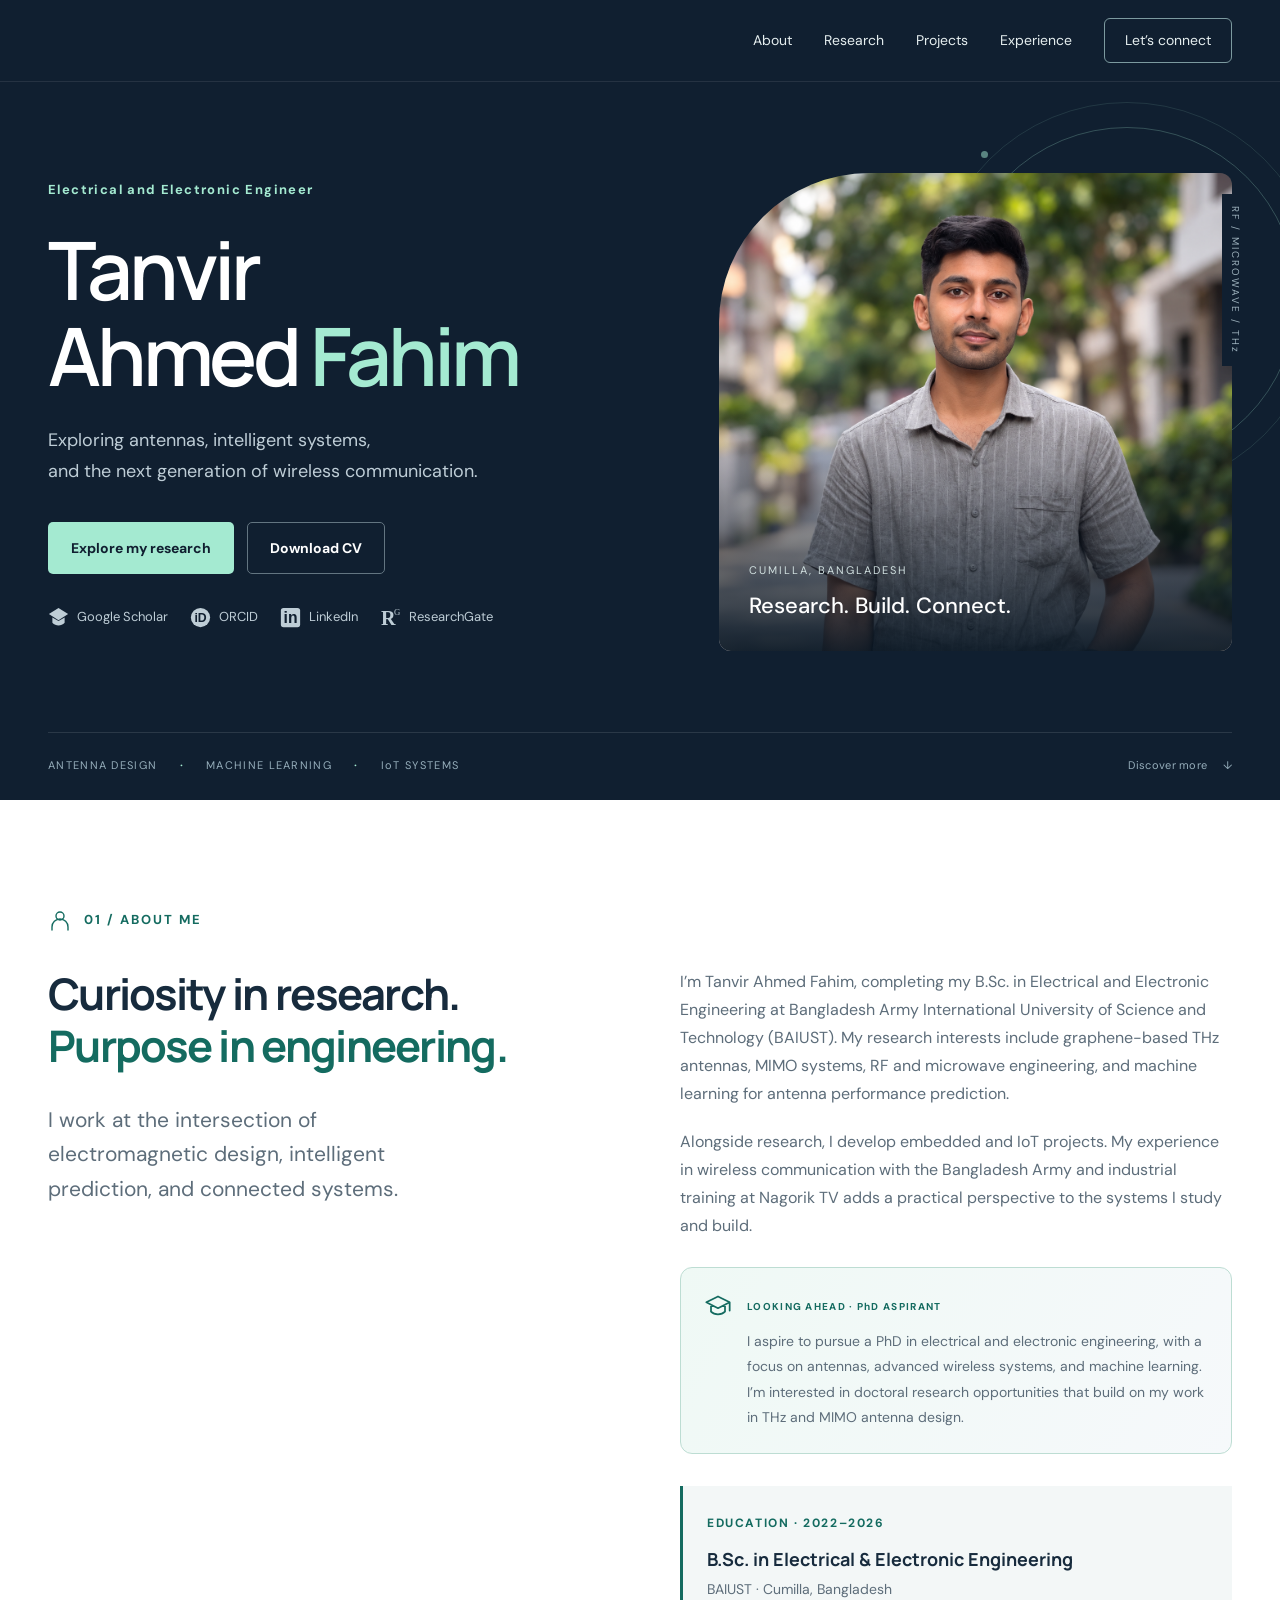
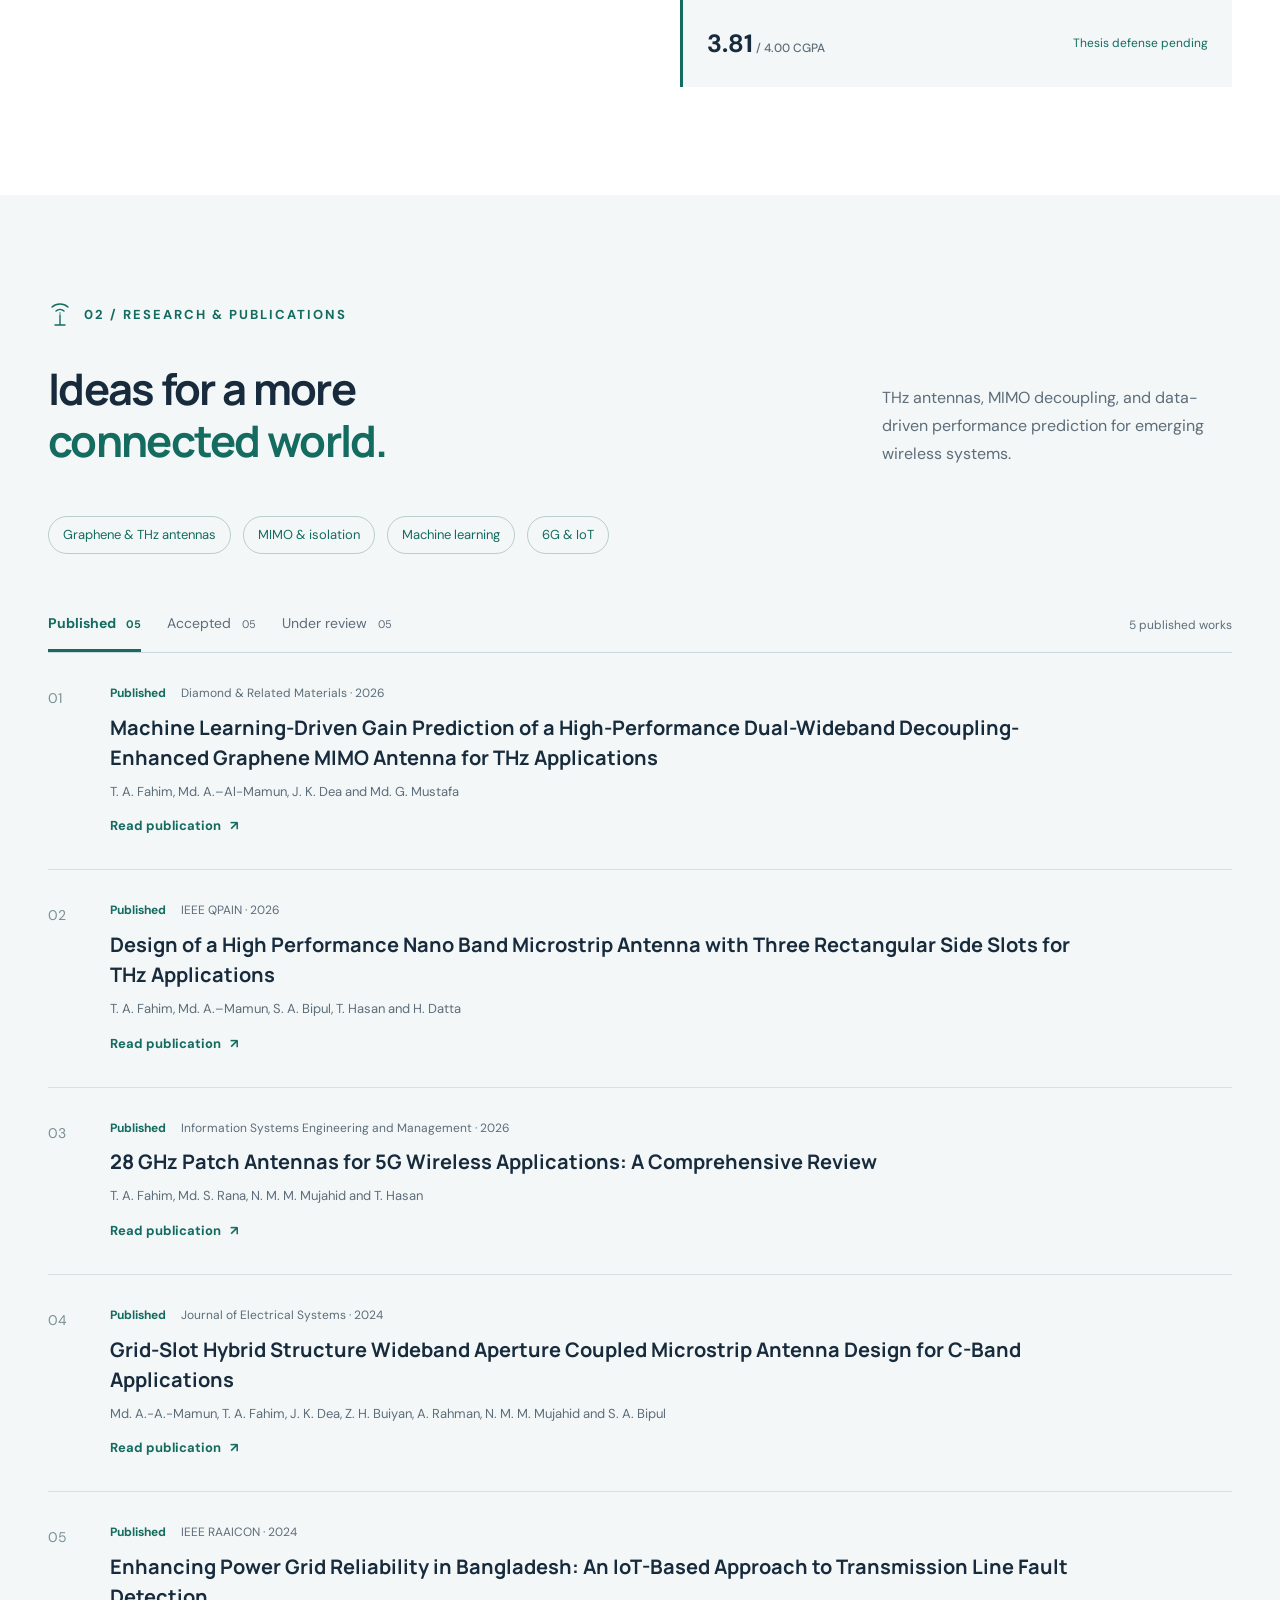
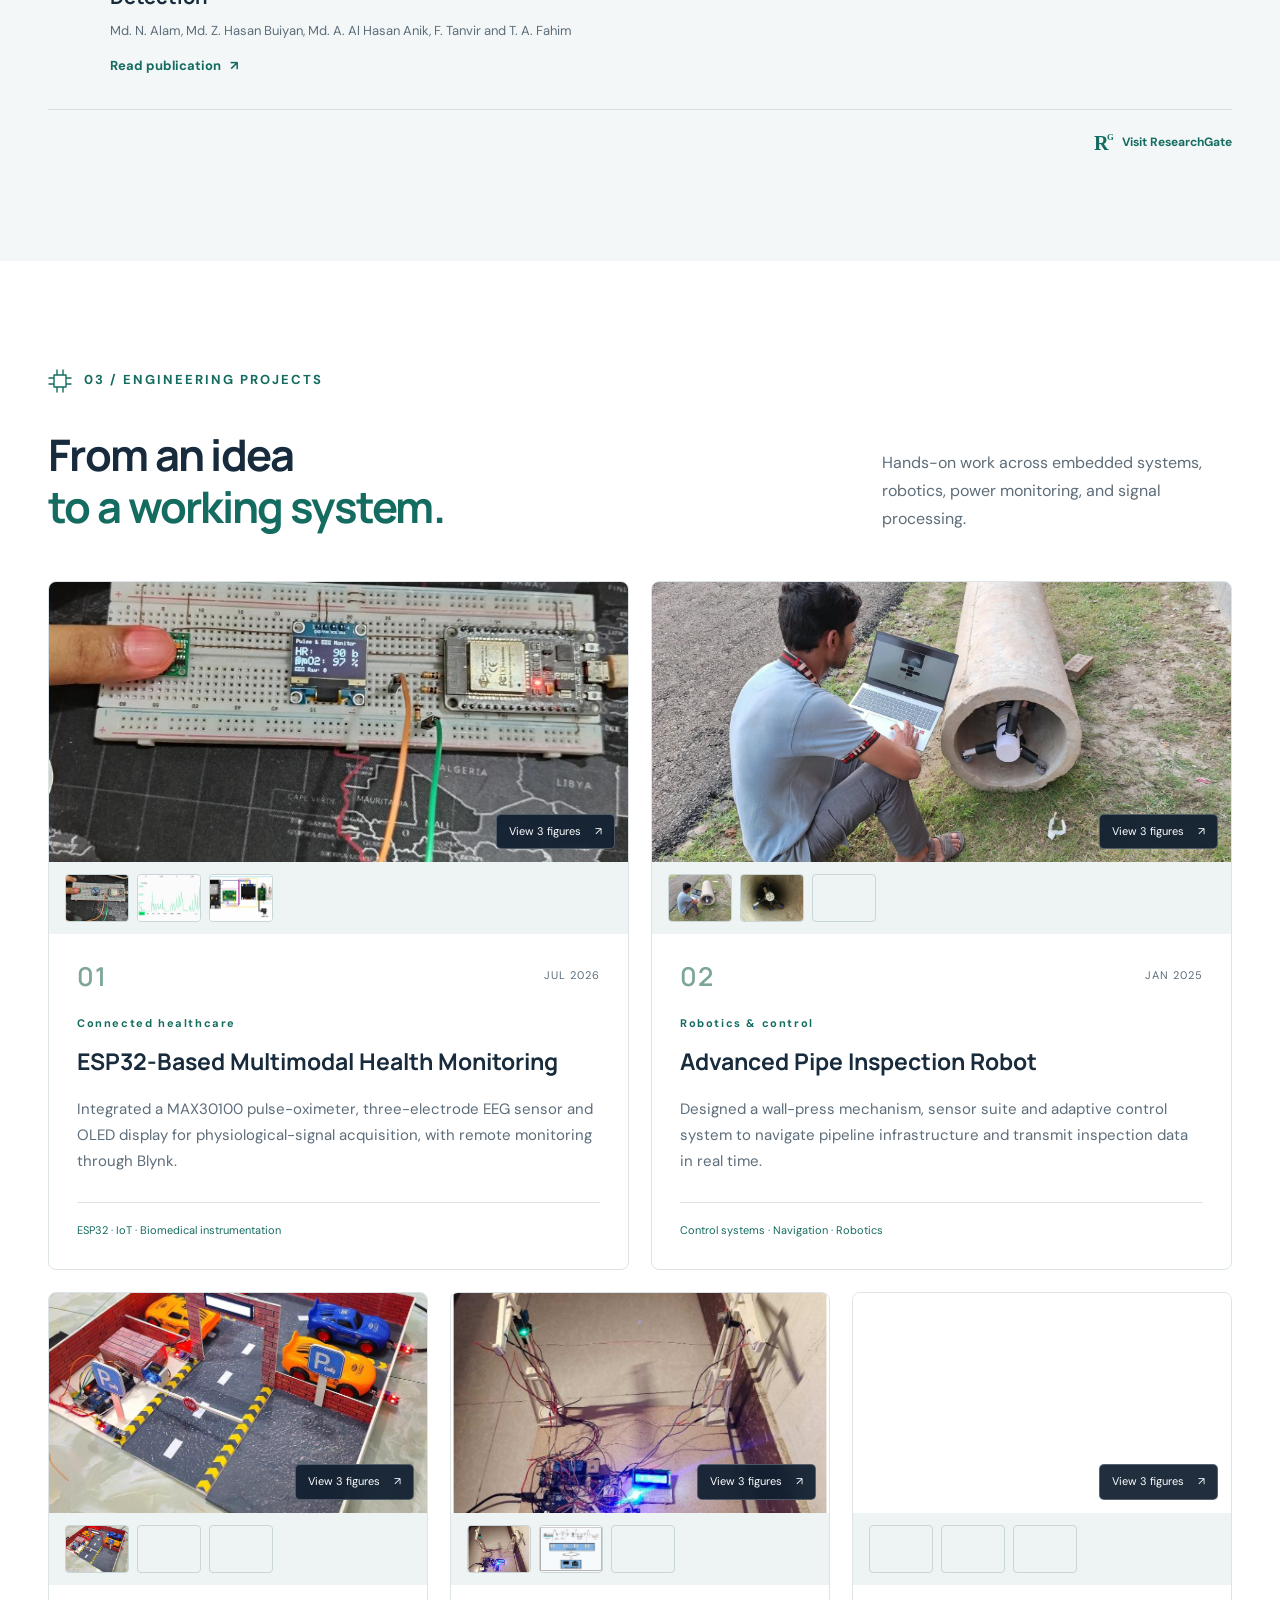
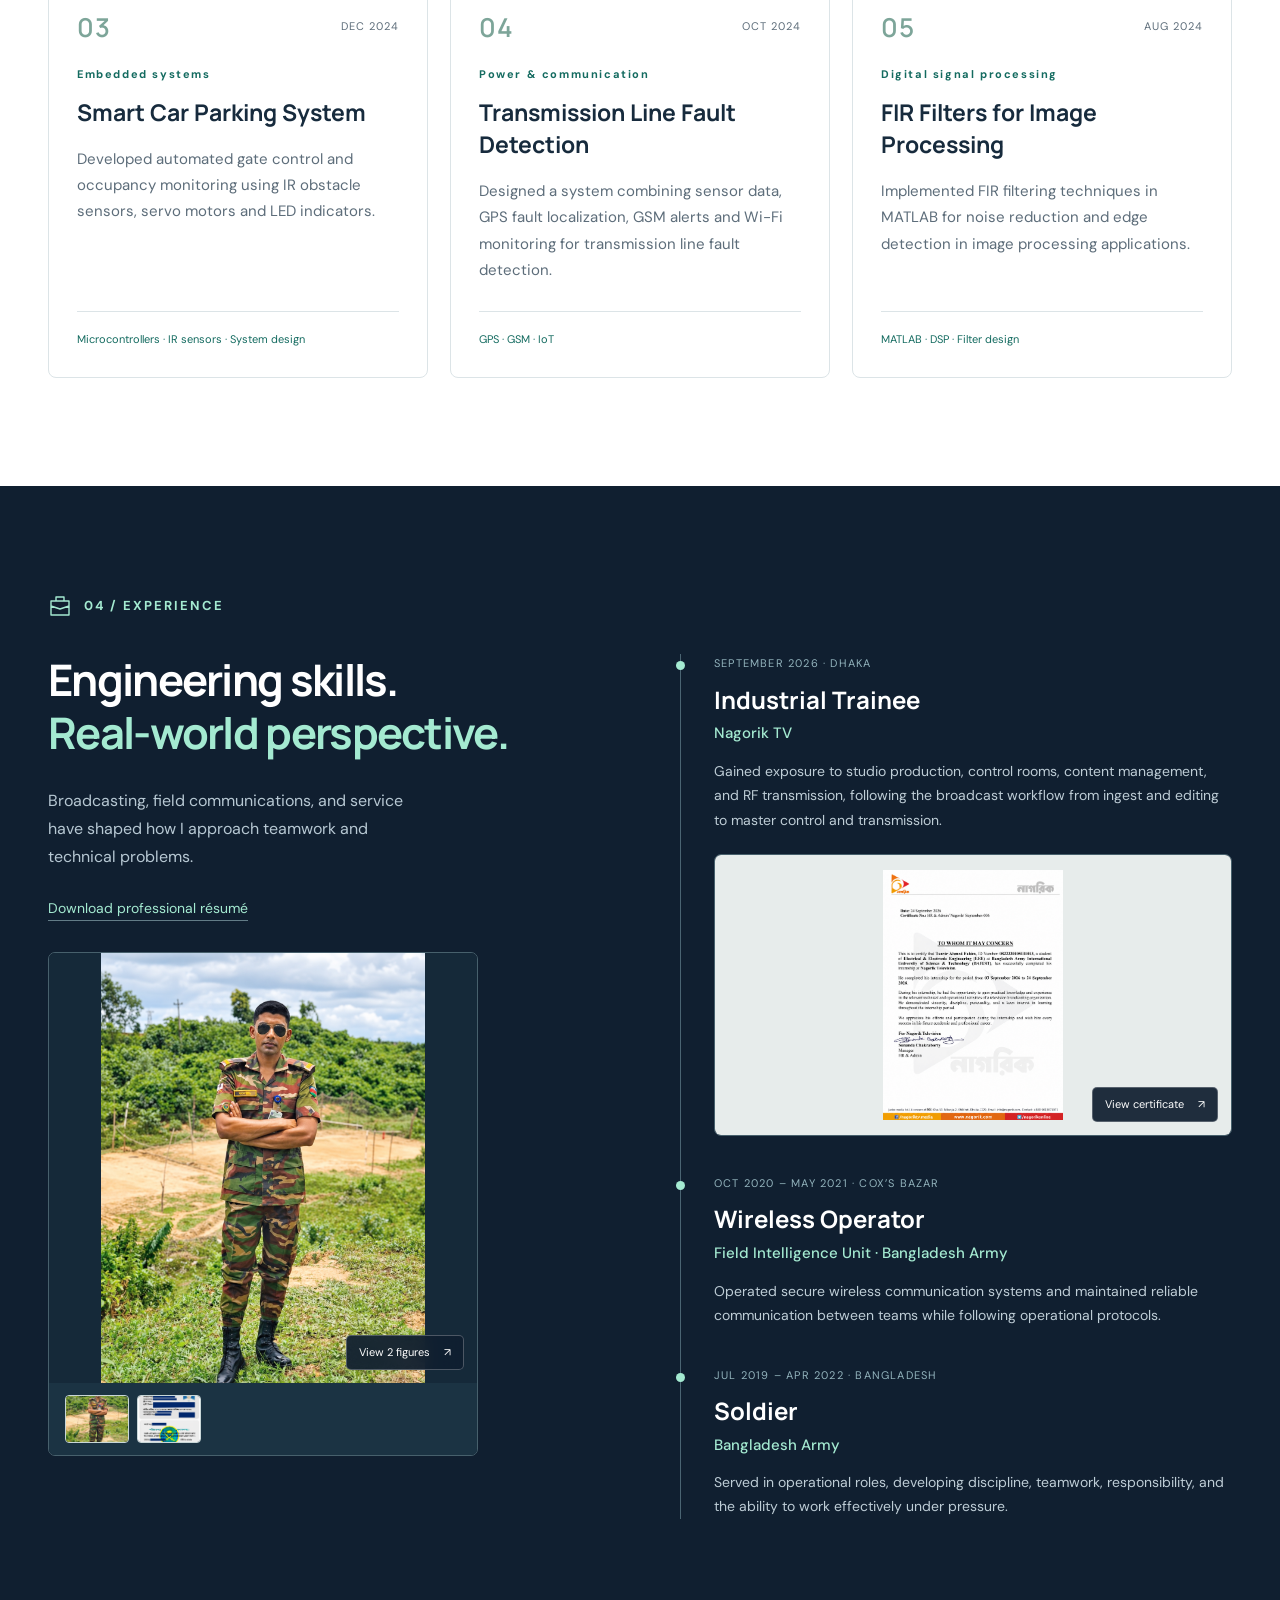
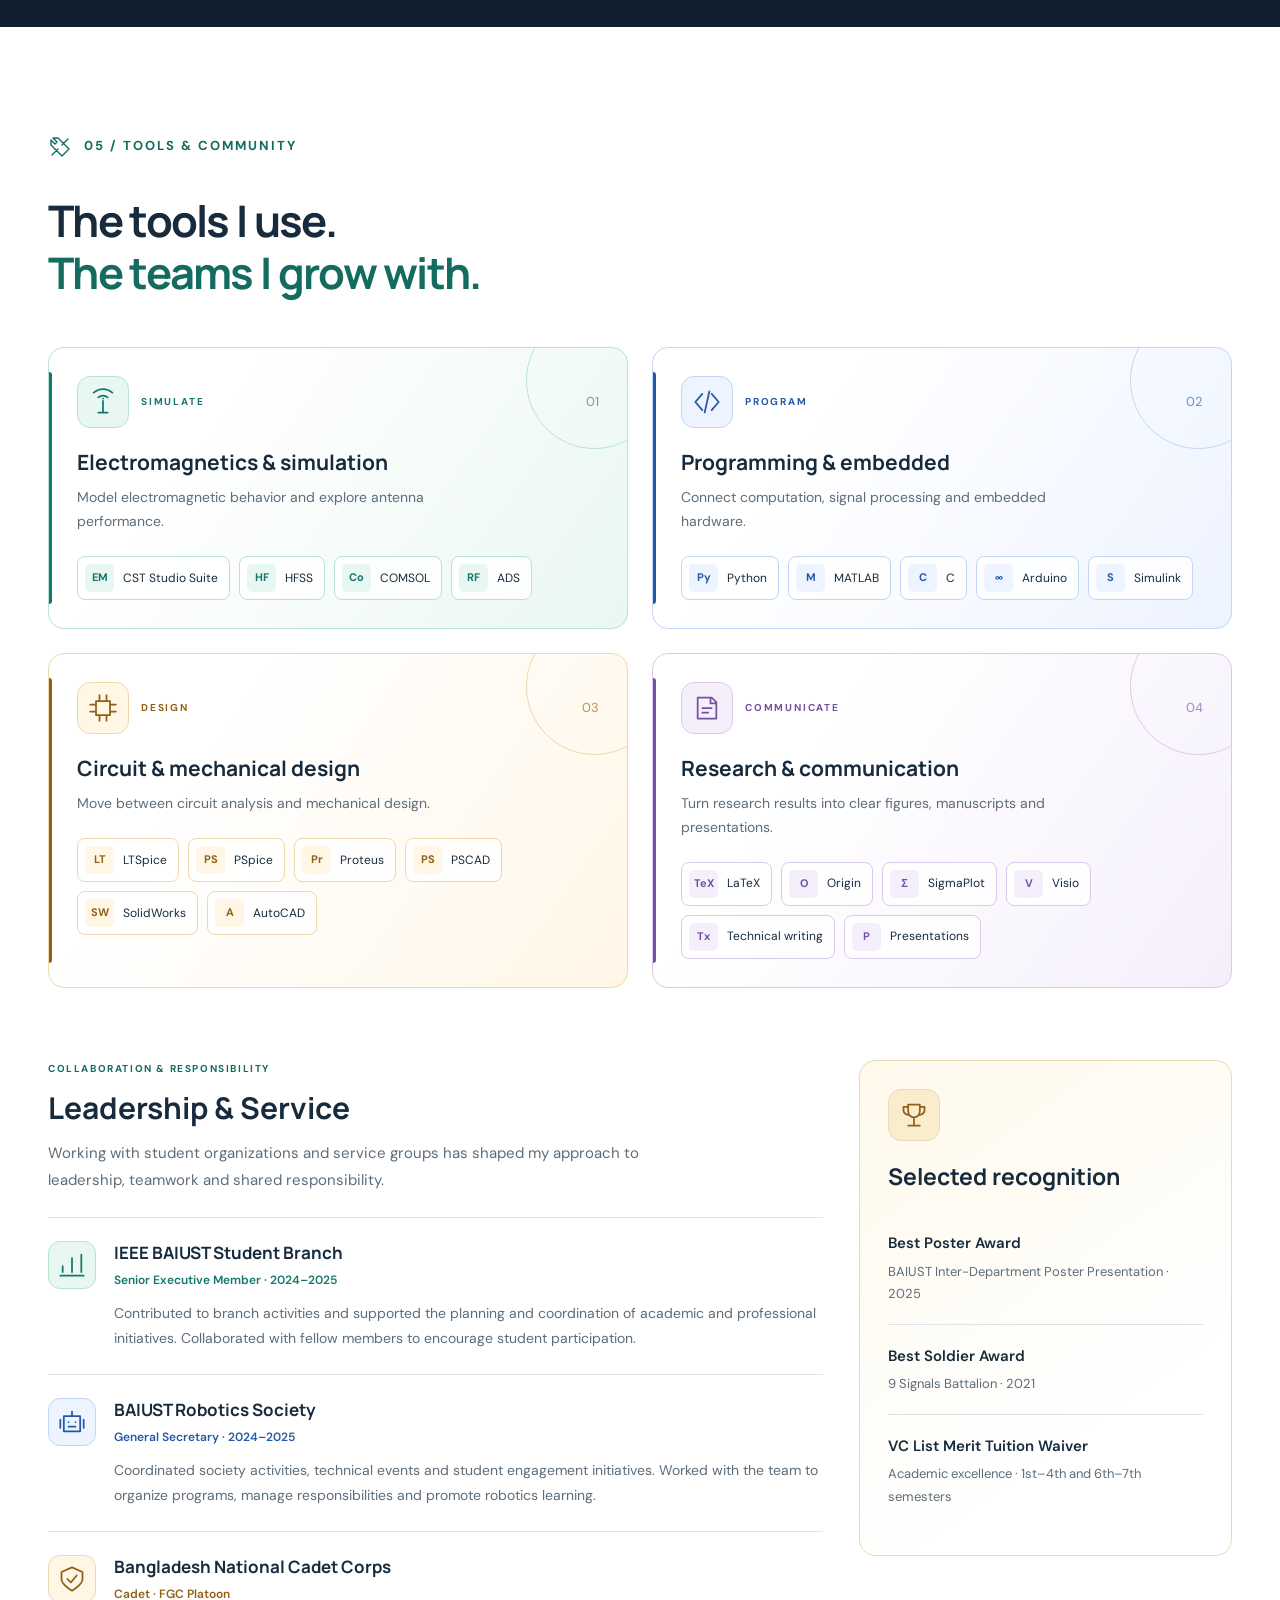
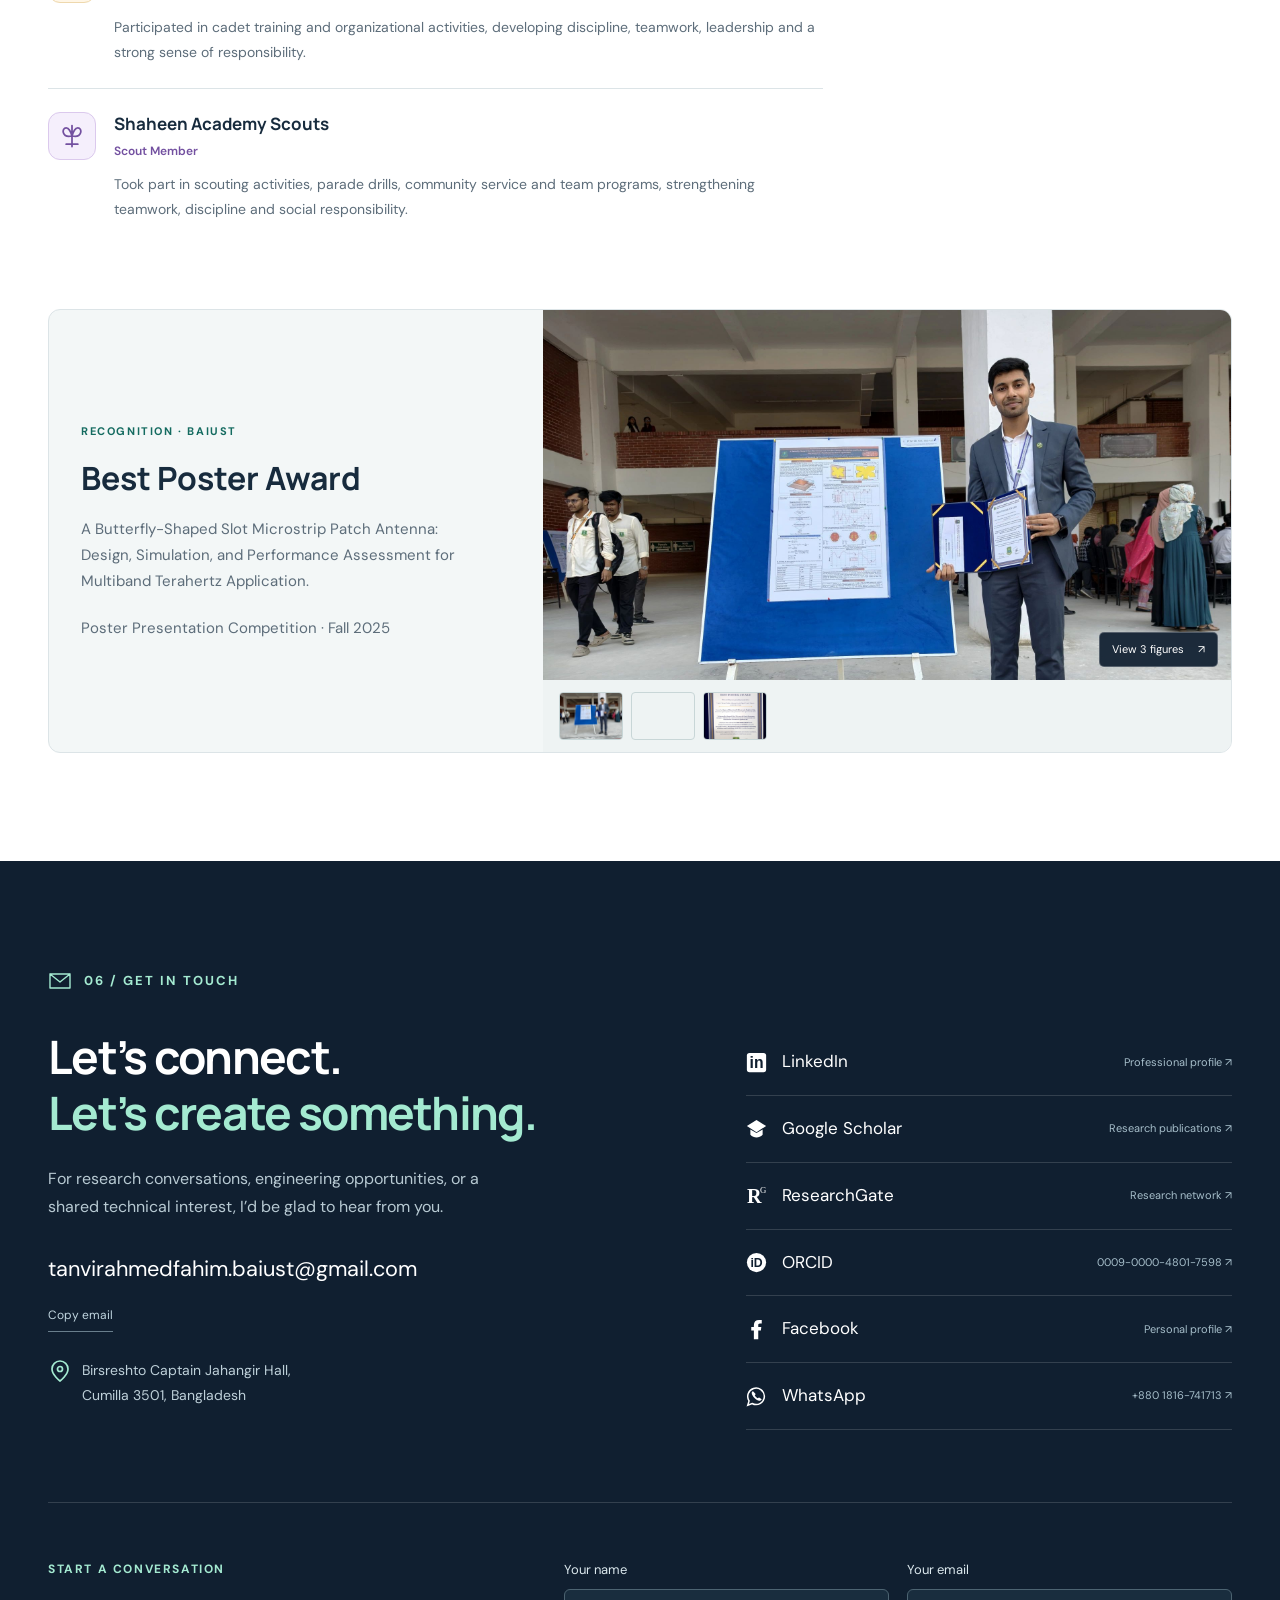
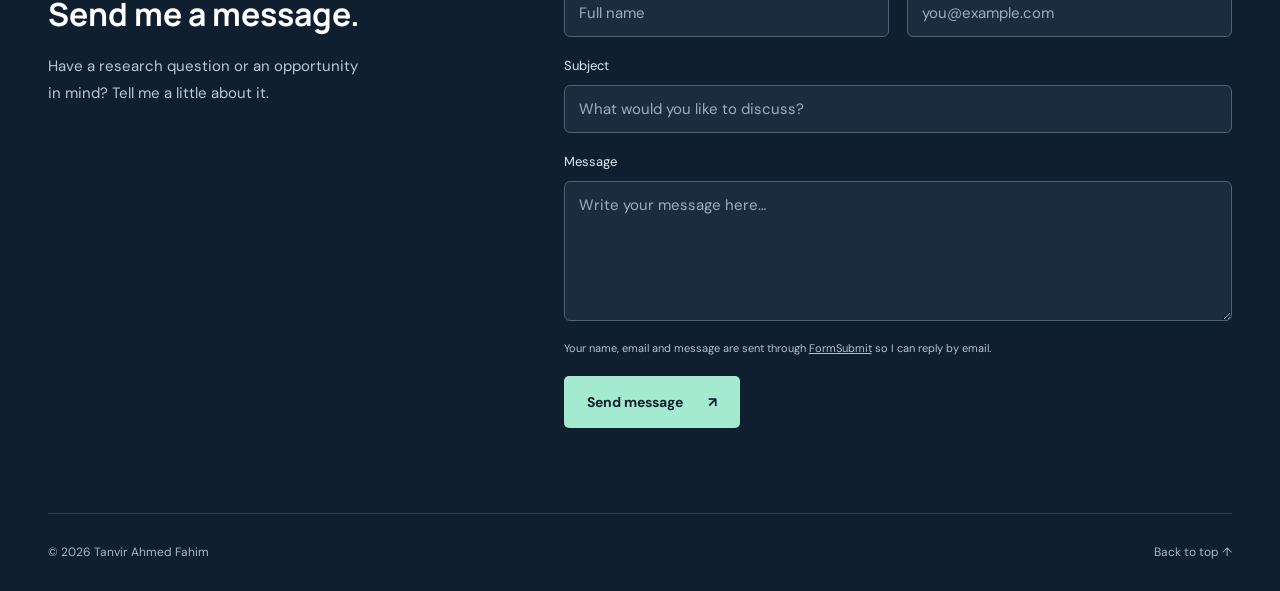
==== commit d138767e: "Add files via upload" ====
--- a/index.html
+++ b/index.html
@@ -1,12 +1,11 @@
-<!DOCTYPE html>
-
-<html lang="en"><head><meta charset="utf-8"/><meta content="width=device-width,initial-scale=1" name="viewport"/><meta content="#101f30" name="theme-color"/><title>Tanvir Ahmed Fahim | EEE &amp; Antenna Research</title><meta content="Tanvir Ahmed Fahim’s portfolio: THz and MIMO antenna research, machine learning, IoT projects, and electrical and electronic engineering." name="description"/><meta content="Tanvir Ahmed Fahim | Research &amp; Engineering" property="og:title"/><meta content="Exploring antennas, intelligent systems, and the next generation of wireless communication." property="og:description"/><meta content="website" property="og:type"/><meta content="https://fahim131013.github.io/portrait.png" property="og:image"/><link href="favicon.svg" rel="icon" type="image/svg+xml"/><link href="portfolio-v4.css" rel="stylesheet"/><script defer="" src="portfolio-v4.js"></script><noscript><style>.paper[hidden]{display:grid}.filters,.publication-count,.menu-toggle,.copy-email{display:none}@media(max-width:760px){nav{display:flex;position:static;flex-direction:row;flex-wrap:wrap;width:auto;padding:8px;gap:12px;font-size:12px}.header{height:auto}.nav-wrap{flex-wrap:wrap}}</style></noscript></head>
-<body><a class="skip-link" href="#main">Skip to content</a><div aria-hidden="true" class="scroll-progress"></div>
-<header class="header"><div class="nav-wrap"><button aria-controls="navigation" aria-expanded="false" class="menu-toggle">Menu <span aria-hidden="true">☰</span></button><nav aria-label="Main navigation" id="navigation"><a href="#about">About</a><a href="#research">Research</a><a href="#projects">Projects</a><a href="#experience">Experience</a><a class="nav-contact" href="#contact">Let’s connect</a></nav></div></header>
-<main id="main"><section class="hero" id="home"><div class="hero-grid container"><div class="hero-copy"><p class="eyebrow intro">Electrical and Electronic Engineer</p><h1>Tanvir<br/>Ahmed <em>Fahim</em></h1><p class="hero-description">Exploring antennas, intelligent systems,<br class="desktop-break"/> and the next generation of wireless communication.</p><div class="hero-actions"><a class="button primary" href="#research">Explore my research</a><a class="button secondary" download="" href="Tanvir-Ahmed-Fahim-CV.pdf">Download CV</a></div><div class="hero-links"><a href="https://scholar.google.com/citations?user=vqHgvY0AAAAJ&amp;hl=en" rel="noopener noreferrer" target="_blank"><svg aria-hidden="true" class="social-icon" fill="currentColor" height="21" style="width:21px;height:21px;max-width:21px;flex-shrink:0" viewbox="0 0 24 24" width="21"><path d="M1 8 12 1l11 7-11 7z"></path><path d="M5 12v6c4 4 10 4 14 0v-6l-7 4z"></path></svg>Google Scholar</a><a href="https://orcid.org/0009-0000-4801-7598" rel="noopener noreferrer" target="_blank"><svg aria-hidden="true" class="social-icon" fill="currentColor" height="21" style="width:21px;height:21px;max-width:21px;flex-shrink:0" viewbox="0 0 24 24" width="21"><circle cx="12" cy="12" r="11"></circle><text fill="var(--navy)" font-family="Arial" font-size="14" font-weight="bold" x="5" y="17">iD</text></svg>ORCID</a><a href="https://www.linkedin.com/in/tanvir-ahmed-fahim" rel="noopener noreferrer" target="_blank"><svg aria-hidden="true" class="social-icon" fill="currentColor" height="21" style="width:21px;height:21px;max-width:21px;flex-shrink:0" viewbox="0 0 24 24" width="21"><rect height="22" rx="3" width="22" x="1" y="1"></rect><text fill="var(--navy)" font-family="Arial" font-size="18" font-weight="bold" x="4" y="18">in</text></svg>LinkedIn</a><a href="https://www.researchgate.net/profile/Tanvir-Ahmed-Fahim" rel="noopener noreferrer" target="_blank"><svg aria-hidden="true" class="social-icon" fill="currentColor" height="21" style="width:21px;height:21px;max-width:21px;flex-shrink:0" viewbox="0 0 24 24" width="21"><text font-family="Georgia" font-size="23" font-weight="bold" x="1" y="20">R</text><text font-family="Georgia" font-size="10" x="16" y="9">G</text></svg>ResearchGate</a></div></div><div class="portrait-wrap"><div class="portrait-frame"><img alt="Portrait of Tanvir Ahmed Fahim" fetchpriority="high" height="1254" src="portrait.png" width="1254"/><div class="portrait-caption"><span>CUMILLA, BANGLADESH</span><strong>Research. Build. Connect.</strong></div></div><div aria-hidden="true" class="orbit orbit-one"></div><div aria-hidden="true" class="orbit orbit-two"></div><div class="portrait-label">RF / MICROWAVE / THz</div></div></div><div class="hero-bottom container"><span>ANTENNA DESIGN <b>·</b> MACHINE LEARNING <b>·</b> IoT SYSTEMS</span><a href="#about">Discover more <span aria-hidden="true">↓</span></a></div></section>
-<section class="about section container" id="about"><div class="section-label reveal"><svg aria-hidden="true" class="section-icon" fill="none" height="24" stroke="currentColor" stroke-linecap="round" stroke-linejoin="round" stroke-width="1.4" style="width:24px;height:24px;max-width:24px;flex-shrink:0" viewbox="0 0 24 24" width="24"><path d="M12 12a4 4 0 1 0 0-8 4 4 0 0 0 0 8M4 22v-3a8 8 0 0 1 16 0v3"></path></svg>01 / ABOUT ME</div><div class="about-grid"><div class="reveal"><h2>Curiosity in research.<br/><em>Purpose in engineering.</em></h2><p class="large-text">I work at the intersection of electromagnetic design, intelligent prediction, and connected systems.</p></div><div class="about-copy reveal"><p>I’m Tanvir Ahmed Fahim, completing my B.Sc. in Electrical and Electronic Engineering at Bangladesh Army International University of Science and Technology (BAIUST). My research interests include graphene-based THz antennas, MIMO systems, RF and microwave engineering, and machine learning for antenna performance prediction.</p><p>Alongside research, I develop embedded and IoT projects. My experience in wireless communication with the Bangladesh Army and industrial training at Nagorik TV adds a practical perspective to the systems I study and build.</p><div class="phd-goal"><span class="phd-icon"><svg aria-hidden="true" fill="none" height="28" stroke="currentColor" stroke-linecap="round" stroke-linejoin="round" stroke-width="1.5" style="width:28px;height:28px;flex-shrink:0" viewbox="0 0 24 24" width="28"><path d="M2 8l10-5 10 5-10 5zM6 10v6c3 3 9 3 12 0v-6M22 8v7"></path></svg></span><div><span class="eyebrow">LOOKING AHEAD · PhD ASPIRANT</span><p>I aspire to pursue a PhD in electrical and electronic engineering, with a focus on antennas, advanced wireless systems, and machine learning. I’m interested in doctoral research opportunities that build on my work in THz and MIMO antenna design.</p></div></div><div class="education"><span class="eyebrow">EDUCATION · 2022–2026</span><h3>B.Sc. in Electrical &amp; Electronic Engineering</h3><p>BAIUST · Cumilla, Bangladesh</p><div class="education-bottom"><strong>3.81<span> / 4.00 CGPA</span></strong><span class="status-note">Thesis defense pending</span></div></div></div></div></section>
-<section class="research section" id="research"><div class="container"><div class="section-label reveal"><svg aria-hidden="true" class="section-icon" fill="none" height="24" stroke="currentColor" stroke-linecap="round" stroke-linejoin="round" stroke-width="1.4" style="width:24px;height:24px;max-width:24px;flex-shrink:0" viewbox="0 0 24 24" width="24"><path d="M12 22V12m-5 10h10M8 8a6 6 0 0 1 8 0M4 4a12 12 0 0 1 16 0M12 10h.01"></path></svg>02 / RESEARCH &amp; PUBLICATIONS</div><div class="section-heading reveal"><h2>Ideas for a more<br/><em>connected world.</em></h2><p>THz antennas, MIMO decoupling, and data-driven performance prediction for emerging wireless systems.</p></div><div class="research-topics reveal"><span>Graphene &amp; THz antennas</span><span>MIMO &amp; isolation</span><span>Machine learning</span><span>6G &amp; IoT</span></div><div class="publication-bar"><div aria-label="Filter publications" class="filters"><button aria-pressed="true" class="active" data-filter="Published">Published <span>05</span></button><button aria-pressed="false" data-filter="Accepted">Accepted <span>05</span></button><button aria-pressed="false" data-filter="Under review">Under review <span>05</span></button></div><span aria-live="polite" class="publication-count" id="publication-count">5 published works</span></div><div class="paper-list"><article class="paper" data-status="Published"><div class="paper-number">01</div><div><div class="paper-meta"><span class="badge">Published</span> Diamond &amp; Related Materials · 2026</div><h3>Machine Learning-Driven Gain Prediction of a High-Performance Dual-Wideband Decoupling-Enhanced Graphene MIMO Antenna for THz Applications</h3><p class="authors">T. A. Fahim, Md. A.–Al-Mamun, J. K. Dea and Md. G. Mustafa</p><a class="paper-link" href="https://doi.org/10.1016/j.diamond.2026.114121" rel="noopener noreferrer" target="_blank">Read publication <span aria-hidden="true">↗</span></a></div></article><article class="paper" data-status="Published"><div class="paper-number">02</div><div><div class="paper-meta"><span class="badge">Published</span> IEEE QPAIN · 2026</div><h3>Design of a High Performance Nano Band Microstrip Antenna with Three Rectangular Side Slots for THz Applications</h3><p class="authors">T. A. Fahim, Md. A.–Mamun, S. A. Bipul, T. Hasan and H. Datta</p><a class="paper-link" href="https://doi.org/10.1109/QPAIN69676.2026.11545910" rel="noopener noreferrer" target="_blank">Read publication <span aria-hidden="true">↗</span></a></div></article><article class="paper" data-status="Published"><div class="paper-number">03</div><div><div class="paper-meta"><span class="badge">Published</span> Information Systems Engineering and Management · 2026</div><h3>28 GHz Patch Antennas for 5G Wireless Applications: A Comprehensive Review</h3><p class="authors">T. A. Fahim, Md. S. Rana, N. M. M. Mujahid and T. Hasan</p><a class="paper-link" href="https://doi.org/10.1007/978-3-032-19196-0_16" rel="noopener noreferrer" target="_blank">Read publication <span aria-hidden="true">↗</span></a></div></article><article class="paper" data-status="Published"><div class="paper-number">04</div><div><div class="paper-meta"><span class="badge">Published</span> Journal of Electrical Systems · 2024</div><h3>Grid-Slot Hybrid Structure Wideband Aperture Coupled Microstrip Antenna Design for C-Band Applications</h3><p class="authors">Md. A.-A.-Mamun, T. A. Fahim, J. K. Dea, Z. H. Buiyan, A. Rahman, N. M. M. Mujahid and S. A. Bipul</p><a class="paper-link" href="https://journal.esrgroups.org/jes/article/view/7502" rel="noopener noreferrer" target="_blank">Read publication <span aria-hidden="true">↗</span></a></div></article><article class="paper" data-status="Published"><div class="paper-number">05</div><div><div class="paper-meta"><span class="badge">Published</span> IEEE RAAICON · 2024</div><h3>Enhancing Power Grid Reliability in Bangladesh: An IoT-Based Approach to Transmission Line Fault Detection</h3><p class="authors">Md. N. Alam, Md. Z. Hasan Buiyan, Md. A. Al Hasan Anik, F. Tanvir and T. A. Fahim</p><a class="paper-link" href="https://doi.org/10.1109/RAAICON64172.2024.10928383" rel="noopener noreferrer" target="_blank">Read publication <span aria-hidden="true">↗</span></a></div></article><article class="paper" data-status="Accepted" hidden=""><div class="paper-number">06</div><div><div class="paper-meta"><span class="badge">Accepted</span> ICTIS 2026 · 2026</div><h3>Design of a Compact Modified Inset-Fed Circular and Inverted U-Shaped Patch Antenna for Terahertz Applications</h3><p class="authors">T. A. Fahim, Md. S. Rana, S. A. Bipul, T. Hasan, N. M. M. Mujahid and H. Datta</p><span class="pending">Accepted for publication</span></div></article><article class="paper" data-status="Accepted" hidden=""><div class="paper-number">07</div><div><div class="paper-meta"><span class="badge">Accepted</span> Engineering, Technology &amp; Applied Science Research</div><h3>Compact THz MIMO Antenna with Multi-Resonance and Low Mutual Coupling for High-Speed Communication</h3><p class="authors">Md. A. Haque, T. A. Fahim, M. H. Riad, J.–J. Tiang and N. S. S. Singh</p><span class="pending">Accepted for publication</span></div></article><article class="paper" data-status="Accepted" hidden=""><div class="paper-number">08</div><div><div class="paper-meta"><span class="badge">Accepted</span> Engineering, Technology &amp; Applied Science Research</div><h3>High-Performance Dual-Band Graphene-Based THz MIMO Antenna with Excellent Diversity Characteristics for 6G Wireless Systems</h3><p class="authors">Md. A. Haque, T. A. Fahim, M. H. Riad, Md. S. Mahmud, J.–J. Tiang and N. S. S. Singh</p><span class="pending">Accepted for publication</span></div></article><article class="paper" data-status="Accepted" hidden=""><div class="paper-number">09</div><div><div class="paper-meta"><span class="badge">Accepted</span> IEEE International Conference on Microwave, Antennas, RF and Sensors · 2026</div><h3>A Dual-Band High-Gain Multiresonance Graphene Based THz Antenna for Future 6G Applications</h3><p class="authors">T. A. Fahim, Md. A.–Al-Mamun, J. K. Dea and N. J. Sumaiya</p><span class="pending">Accepted for publication</span></div></article><article class="paper" data-status="Accepted" hidden=""><div class="paper-number">10</div><div><div class="paper-meta"><span class="badge">Accepted</span> iCACCESS 2026 · 2026</div><h3>Isolation-Wall Integrated Graphene THz MIMO Antenna with Wideband and High-Diversity Performance for 6G Applications</h3><p class="authors">T. A. Fahim, Md. A.–Al-Mamun, Md. G. Mustafa and Md. A. Haque</p><span class="pending">Accepted for publication</span></div></article><article class="paper" data-status="Under review" hidden=""><div class="paper-number">11</div><div><div class="paper-meta"><span class="badge">Under review</span> Discover Internet of Things</div><h3>Design and Performance Analysis of a PBG Substrate MIMO Antenna with RLC Validation for 6G and IoT Applications</h3><p class="authors">T. A. Fahim, M. H. Riad, J.–J. Tiang, N. S. S. Singh and Md. A. Haque</p><span class="pending">Manuscript under peer review</span></div></article><article class="paper" data-status="Under review" hidden=""><div class="paper-number">12</div><div><div class="paper-meta"><span class="badge">Under review</span> Scientific Reports</div><h3>A Clustered Circular-Slot Graphene THz MIMO Antenna with RLC-Validated Hybrid Learning for UAV-Enabled 6G Smart City</h3><p class="authors">T. A. Fahim, M. H. Riad, J.–J. Tiang, N. S. S. Singh and Md. A. Haque</p><span class="pending">Manuscript under peer review</span></div></article><article class="paper" data-status="Under review" hidden=""><div class="paper-number">13</div><div><div class="paper-meta"><span class="badge">Under review</span> Engineering Reports</div><h3>ML/DL Assisted Design of a Flower-Shaped Two-Port Antenna for 6G IoT Applications with ECM Validation</h3><p class="authors">Md. A. Haque, T. A. Fahim, M. H. Riad, J.–J. Tiang, N. S. S. Singh, Md. M. Islam, M. R. Rashel and M. Tlemcani</p><span class="pending">Manuscript under peer review</span></div></article><article class="paper" data-status="Under review" hidden=""><div class="paper-number">14</div><div><div class="paper-meta"><span class="badge">Under review</span> Scientific Reports</div><h3>Compact Multiresonant Graphene-Based THz Antenna with RLC Circuit Validation and ML-Assisted Efficiency Prediction for Advanced Wireless Applications</h3><p class="authors">T. A. Fahim, Md. A.–Al-Mamun, J. K. Dea and Md. G. Mustafa</p><span class="pending">Manuscript under peer review</span></div></article><article class="paper" data-status="Under review" hidden=""><div class="paper-number">15</div><div><div class="paper-meta"><span class="badge">Under review</span> SN Computer Science</div><h3>Design and Multi-Level Validation of a Penta-Slot Graphene THz MIMO Antenna Using RLC Circuit Modeling and Hybrid Machine Learning</h3><p class="authors">Md. A. Haque, T. A. Fahim, M. H. Riad, J.–J. Tiang and N. S. S. Singh</p><span class="pending">Manuscript under peer review</span></div></article></div><div class="research-footer"><a href="https://www.researchgate.net/profile/Tanvir-Ahmed-Fahim" rel="noopener noreferrer" target="_blank"><svg aria-hidden="true" class="social-icon" fill="currentColor" height="21" style="width:21px;height:21px;max-width:21px;flex-shrink:0" viewbox="0 0 24 24" width="21"><text font-family="Georgia" font-size="23" font-weight="bold" x="1" y="20">R</text><text font-family="Georgia" font-size="10" x="16" y="9">G</text></svg>Visit ResearchGate</a></div></div></section>
-<section class="section container" id="projects"><div class="section-label reveal"><svg aria-hidden="true" class="section-icon" fill="none" height="24" stroke="currentColor" stroke-linecap="round" stroke-linejoin="round" stroke-width="1.4" style="width:24px;height:24px;max-width:24px;flex-shrink:0" viewbox="0 0 24 24" width="24"><path d="M6 6h12v12H6zM9 1v5m6-5v5M9 18v5m6-5v5M1 9h5m-5 6h5m12-6h5m-5 6h5"></path></svg>03 / ENGINEERING PROJECTS</div><div class="section-heading reveal"><h2>From an idea<br/><em>to a working system.</em></h2><p>Hands-on work across embedded systems, robotics, power monitoring, and signal processing.</p></div><div class="projects-grid"><article class="project reveal"><div class="gallery project-gallery"><a aria-label="Open ESP32 health-monitoring prototype" class="gallery-cover" data-gallery="health" data-index="0" href="health-prototype.jpeg"><img alt="ESP32 health-monitoring prototype" decoding="async" loading="lazy" src="health-prototype.jpeg"/><span class="gallery-open">View 3 figures <span aria-hidden="true">↗</span></span></a><div class="gallery-thumbs"><a aria-label="Open ESP32 health-monitoring prototype" data-gallery="health" data-index="0" href="health-prototype.jpeg"><img alt="ESP32 health-monitoring prototype" decoding="async" loading="lazy" src="health-prototype.jpeg"/></a><a aria-label="Open Blynk EEG and SpO₂ monitoring dashboard" data-gallery="health" data-index="1" href="health-dashboard.jpeg"><img alt="Blynk EEG and SpO₂ monitoring dashboard" decoding="async" loading="lazy" src="health-dashboard.jpeg"/></a><a aria-label="Open ESP32, MAX30100, EEG sensor and OLED wiring" data-gallery="health" data-index="2" href="health-wiring.jpeg"><img alt="ESP32, MAX30100, EEG sensor and OLED wiring" decoding="async" loading="lazy" src="health-wiring.jpeg"/></a></div></div><div class="project-top"><span>01</span><span>JUL 2026</span></div><p class="eyebrow">Connected healthcare</p><h3>ESP32-Based Multimodal Health Monitoring</h3><p>Integrated a MAX30100 pulse-oximeter, three-electrode EEG sensor and OLED display for physiological-signal acquisition, with remote monitoring through Blynk.</p><div class="project-tags">ESP32 · IoT · Biomedical instrumentation</div></article><article class="project reveal"><div class="gallery project-gallery"><a aria-label="Open Pipe inspection robot — field testing" class="gallery-cover" data-gallery="robot" data-index="0" href="robot-field-test.jpeg"><img alt="Pipe inspection robot — field testing" decoding="async" loading="lazy" src="robot-field-test.jpeg"/><span class="gallery-open">View 3 figures <span aria-hidden="true">↗</span></span></a><div class="gallery-thumbs"><a aria-label="Open Pipe inspection robot — field testing" data-gallery="robot" data-index="0" href="robot-field-test.jpeg"><img alt="Pipe inspection robot — field testing" decoding="async" loading="lazy" src="robot-field-test.jpeg"/></a><a aria-label="Open Wall-press robot inside a pipeline" data-gallery="robot" data-index="1" href="robot-in-pipe.jpeg"><img alt="Wall-press robot inside a pipeline" decoding="async" loading="lazy" src="robot-in-pipe.jpeg"/></a><a aria-label="Open Robot components and sensor layout" data-gallery="robot" data-index="2" href="robot-components.jpeg"><img alt="Robot components and sensor layout" decoding="async" loading="lazy" src="robot-components.jpeg"/></a></div></div><div class="project-top"><span>02</span><span>JAN 2025</span></div><p class="eyebrow">Robotics &amp; control</p><h3>Advanced Pipe Inspection Robot</h3><p>Designed a wall-press mechanism, sensor suite and adaptive control system to navigate pipeline infrastructure and transmit inspection data in real time.</p><div class="project-tags">Control systems · Navigation · Robotics</div></article><article class="project reveal"><div class="gallery project-gallery"><a aria-label="Open Smart car parking — complete prototype" class="gallery-cover" data-gallery="parking" data-index="0" href="parking-perspective.jpeg"><img alt="Smart car parking — complete prototype" decoding="async" loading="lazy" src="parking-perspective.jpeg"/><span class="gallery-open">View 3 figures <span aria-hidden="true">↗</span></span></a><div class="gallery-thumbs"><a aria-label="Open Smart car parking — complete prototype" data-gallery="parking" data-index="0" href="parking-perspective.jpeg"><img alt="Smart car parking — complete prototype" decoding="async" loading="lazy" src="parking-perspective.jpeg"/></a><a aria-label="Open Parking layout and control electronics" data-gallery="parking" data-index="1" href="parking-overhead.jpeg"><img alt="Parking layout and control electronics" decoding="async" loading="lazy" src="parking-overhead.jpeg"/></a><a aria-label="Open Automated entrance gate and display" data-gallery="parking" data-index="2" href="parking-gate.jpeg"><img alt="Automated entrance gate and display" decoding="async" loading="lazy" src="parking-gate.jpeg"/></a></div></div><div class="project-top"><span>03</span><span>DEC 2024</span></div><p class="eyebrow">Embedded systems</p><h3>Smart Car Parking System</h3><p>Developed automated gate control and occupancy monitoring using IR obstacle sensors, servo motors and LED indicators.</p><div class="project-tags">Microcontrollers · IR sensors · System design</div></article><article class="project reveal"><div class="gallery project-gallery"><a aria-label="Open Transmission line fault-detection prototype" class="gallery-cover" data-gallery="fault" data-index="0" href="fault-prototype.png"><img alt="Transmission line fault-detection prototype" decoding="async" loading="lazy" src="fault-prototype.png"/><span class="gallery-open">View 3 figures <span aria-hidden="true">↗</span></span></a><div class="gallery-thumbs"><a aria-label="Open Transmission line fault-detection prototype" data-gallery="fault" data-index="0" href="fault-prototype.png"><img alt="Transmission line fault-detection prototype" decoding="async" loading="lazy" src="fault-prototype.png"/></a><a aria-label="Open Sensor network and observation system" data-gallery="fault" data-index="1" href="fault-system.png"><img alt="Sensor network and observation system" decoding="async" loading="lazy" src="fault-system.png"/></a><a aria-label="Open Fault-detection system block diagram" data-gallery="fault" data-index="2" href="fault-block-diagram.png"><img alt="Fault-detection system block diagram" decoding="async" loading="lazy" src="fault-block-diagram.png"/></a></div></div><div class="project-top"><span>04</span><span>OCT 2024</span></div><p class="eyebrow">Power &amp; communication</p><h3>Transmission Line Fault Detection</h3><p>Designed a system combining sensor data, GPS fault localization, GSM alerts and Wi-Fi monitoring for transmission line fault detection.</p><div class="project-tags">GPS · GSM · IoT</div></article><article class="project reveal"><div class="gallery project-gallery diagram-gallery"><a aria-label="Open FIR and Sobel filtering — brain image results" class="gallery-cover" data-gallery="fir" data-index="0" href="fir-brain-results.jpeg"><img alt="FIR and Sobel filtering — brain image results" decoding="async" loading="lazy" src="fir-brain-results.jpeg"/><span class="gallery-open">View 3 figures <span aria-hidden="true">↗</span></span></a><div class="gallery-thumbs"><a aria-label="Open FIR and Sobel filtering — brain image results" data-gallery="fir" data-index="0" href="fir-brain-results.jpeg"><img alt="FIR and Sobel filtering — brain image results" decoding="async" loading="lazy" src="fir-brain-results.jpeg"/></a><a aria-label="Open FIR and Sobel filtering — tank image results" data-gallery="fir" data-index="1" href="fir-tank-results.jpeg"><img alt="FIR and Sobel filtering — tank image results" decoding="async" loading="lazy" src="fir-tank-results.jpeg"/></a><a aria-label="Open Noise reduction and edge-detection workflow" data-gallery="fir" data-index="2" href="fir-workflow.jpeg"><img alt="Noise reduction and edge-detection workflow" decoding="async" loading="lazy" src="fir-workflow.jpeg"/></a></div></div><div class="project-top"><span>05</span><span>AUG 2024</span></div><p class="eyebrow">Digital signal processing</p><h3>FIR Filters for Image Processing</h3><p>Implemented FIR filtering techniques in MATLAB for noise reduction and edge detection in image processing applications.</p><div class="project-tags">MATLAB · DSP · Filter design</div></article></div></section>
-<section class="experience section" id="experience"><div class="container"><div class="section-label reveal"><svg aria-hidden="true" class="section-icon" fill="none" height="24" stroke="currentColor" stroke-linecap="round" stroke-linejoin="round" stroke-width="1.4" style="width:24px;height:24px;max-width:24px;flex-shrink:0" viewbox="0 0 24 24" width="24"><path d="M8 7V3h8v4M3 7h18v14H3zM3 12l9 3 9-3"></path></svg>04 / EXPERIENCE</div><div class="experience-grid"><div class="reveal"><h2>Engineering skills.<br/><em>Real-world perspective.</em></h2><p class="experience-intro">Broadcasting, field communications, and service have shaped how I approach teamwork and technical problems.</p><a class="text-link" download="" href="Tanvir-Ahmed-Fahim-Resume.pdf">Download professional résumé</a><div class="gallery service-gallery"><a aria-label="Open Bangladesh Army service gallery" class="gallery-cover" data-gallery="army" data-index="0" href="army-portrait.png"><img alt="Bangladesh Army service gallery" decoding="async" loading="lazy" src="army-portrait.png"/><span class="gallery-open">View 5 figures <span aria-hidden="true">↗</span></span></a><div class="gallery-thumbs"><a aria-label="Open Bangladesh Army service portrait" data-gallery="army" data-index="0" href="army-portrait.png"><img alt="Bangladesh Army service portrait" decoding="async" loading="lazy" src="army-portrait.png"/></a><a aria-label="Open Retirement card · personal identifiers redacted" data-gallery="army" data-index="1" href="retirement-card-redacted.png"><img alt="Retirement card · personal identifiers redacted" decoding="async" loading="lazy" src="retirement-card-redacted.png"/></a><a aria-label="Open Ceremonial salute on the Bangladesh Army stage" data-gallery="army" data-index="2" href="army-ceremony-stage.png"><img alt="Ceremonial salute on the Bangladesh Army stage" decoding="async" loading="lazy" src="army-ceremony-stage.png"/></a><a aria-label="Open Ceremonial podium portrait · Bangladesh Army" data-gallery="army" data-index="3" href="army-podium.png"><img alt="Ceremonial podium portrait · Bangladesh Army" decoding="async" loading="lazy" src="army-podium.png"/></a><a aria-label="Open Bangladesh Army field portrait" data-gallery="army" data-index="4" href="army-garden-portrait.png"><img alt="Bangladesh Army field portrait" decoding="async" loading="lazy" src="army-garden-portrait.png"/></a></div></div></div><div class="timeline"><article class="reveal"><div class="timeline-date">SEPTEMBER 2026 · DHAKA</div><h3>Industrial Trainee</h3><h4>Nagorik TV</h4><p>Gained exposure to studio production, control rooms, content management, and RF transmission, following the broadcast workflow from ingest and editing to master control and transmission.</p><div class="gallery document-gallery"><a aria-label="Open Nagorik TV internship gallery" class="gallery-cover" data-gallery="nagorik" data-index="0" href="nagorik-certificate.png"><img alt="Nagorik TV internship gallery" decoding="async" loading="lazy" src="nagorik-certificate.png"/><span class="gallery-open">View 3 figures <span aria-hidden="true">↗</span></span></a><div class="gallery-thumbs"><a aria-label="Open Nagorik TV internship certificate · September 2026" data-gallery="nagorik" data-index="0" href="nagorik-certificate.png"><img alt="Nagorik TV internship certificate · September 2026" decoding="async" loading="lazy" src="nagorik-certificate.png"/></a><a aria-label="Open Certificate presentation at Nagorik TV" data-gallery="nagorik" data-index="1" href="nagorik-certificate-presentation.png"><img alt="Certificate presentation at Nagorik TV" decoding="async" loading="lazy" src="nagorik-certificate-presentation.png"/></a><a aria-label="Open RF transmission and satellite rooftop visit · Nagorik TV" data-gallery="nagorik" data-index="2" href="nagorik-rooftop-transmission.png"><img alt="RF transmission and satellite rooftop visit · Nagorik TV" decoding="async" loading="lazy" src="nagorik-rooftop-transmission.png"/></a></div></div></article><article class="reveal"><div class="timeline-date">OCT 2020 – MAY 2021 · COX’S BAZAR</div><h3>Wireless Operator</h3><h4>Field Intelligence Unit · Bangladesh Army</h4><p>Operated secure wireless communication systems and maintained reliable communication between teams while following operational protocols.</p></article><article class="reveal"><div class="timeline-date">JUL 2019 – APR 2022 · BANGLADESH</div><h3>Soldier</h3><h4>Bangladesh Army</h4><p>Served in operational roles, developing discipline, teamwork, responsibility, and the ability to work effectively under pressure.</p></article></div></div></div></section>
-<section class="section container" id="skills"><div class="section-label reveal"><svg aria-hidden="true" class="section-icon" fill="none" height="24" stroke="currentColor" stroke-linecap="round" stroke-linejoin="round" stroke-width="1.4" style="width:24px;height:24px;max-width:24px;flex-shrink:0" viewbox="0 0 24 24" width="24"><path d="m4 20 6-6m4-4 6-6M5 3l4 4-2 2-4-4v5l11 11 7-7L10 3z"></path></svg>05 / TOOLS &amp; COMMUNITY</div><div class="section-heading reveal"><h2>The tools I use.<br/><em>The teams I grow with.</em></h2></div><div class="skills-grid"><article class="skill-group reveal tool-card teal" style="--entry-delay:0ms"><div class="tool-card-top"><span class="tool-symbol"><svg aria-hidden="true" fill="none" height="28" stroke="currentColor" stroke-linecap="round" stroke-linejoin="round" stroke-width="1.5" style="width:28px;height:28px;flex-shrink:0" viewbox="0 0 24 24" width="28"><path d="M12 21V11m-4 10h8M8 8a6 6 0 0 1 8 0M4 4a12 12 0 0 1 16 0M12 9h.01"></path></svg></span><span class="tool-category">SIMULATE</span><span class="tool-number">01</span></div><h3>Electromagnetics &amp; simulation</h3><p class="tool-description">Model electromagnetic behavior and explore antenna performance.</p><div class="chips"><span><b aria-hidden="true" class="tool-mark">EM</b>CST Studio Suite</span><span><b aria-hidden="true" class="tool-mark">HF</b>HFSS</span><span><b aria-hidden="true" class="tool-mark">Co</b>COMSOL</span><span><b aria-hidden="true" class="tool-mark">RF</b>ADS</span></div></article><article class="skill-group reveal tool-card blue" style="--entry-delay:80ms"><div class="tool-card-top"><span class="tool-symbol"><svg aria-hidden="true" fill="none" height="28" stroke="currentColor" stroke-linecap="round" stroke-linejoin="round" stroke-width="1.5" style="width:28px;height:28px;flex-shrink:0" viewbox="0 0 24 24" width="28"><path d="m8 5-6 7 6 7m8-14 6 7-6 7M14 3l-4 18"></path></svg></span><span class="tool-category">PROGRAM</span><span class="tool-number">02</span></div><h3>Programming &amp; embedded</h3><p class="tool-description">Connect computation, signal processing and embedded hardware.</p><div class="chips"><span><b aria-hidden="true" class="tool-mark">Py</b>Python</span><span><b aria-hidden="true" class="tool-mark">M</b>MATLAB</span><span><b aria-hidden="true" class="tool-mark">C</b>C</span><span><b aria-hidden="true" class="tool-mark">∞</b>Arduino</span><span><b aria-hidden="true" class="tool-mark">S</b>Simulink</span></div></article><article class="skill-group reveal tool-card amber" style="--entry-delay:160ms"><div class="tool-card-top"><span class="tool-symbol"><svg aria-hidden="true" fill="none" height="28" stroke="currentColor" stroke-linecap="round" stroke-linejoin="round" stroke-width="1.5" style="width:28px;height:28px;flex-shrink:0" viewbox="0 0 24 24" width="28"><path d="M6 6h12v12H6zM9 1v5m6-5v5M9 18v5m6-5v5M1 9h5m-5 6h5m12-6h5m-5 6h5"></path></svg></span><span class="tool-category">DESIGN</span><span class="tool-number">03</span></div><h3>Circuit &amp; mechanical design</h3><p class="tool-description">Move between circuit analysis and mechanical design.</p><div class="chips"><span><b aria-hidden="true" class="tool-mark">LT</b>LTSpice</span><span><b aria-hidden="true" class="tool-mark">PS</b>PSpice</span><span><b aria-hidden="true" class="tool-mark">Pr</b>Proteus</span><span><b aria-hidden="true" class="tool-mark">PS</b>PSCAD</span><span><b aria-hidden="true" class="tool-mark">SW</b>SolidWorks</span><span><b aria-hidden="true" class="tool-mark">A</b>AutoCAD</span></div></article><article class="skill-group reveal tool-card violet" style="--entry-delay:240ms"><div class="tool-card-top"><span class="tool-symbol"><svg aria-hidden="true" fill="none" height="28" stroke="currentColor" stroke-linecap="round" stroke-linejoin="round" stroke-width="1.5" style="width:28px;height:28px;flex-shrink:0" viewbox="0 0 24 24" width="28"><path d="M4 3h12l4 4v14H4zM15 3v5h5M8 12h8M8 16h5"></path></svg></span><span class="tool-category">COMMUNICATE</span><span class="tool-number">04</span></div><h3>Research &amp; communication</h3><p class="tool-description">Turn research results into clear figures, manuscripts and presentations.</p><div class="chips"><span><b aria-hidden="true" class="tool-mark">TeX</b>LaTeX</span><span><b aria-hidden="true" class="tool-mark">O</b>Origin</span><span><b aria-hidden="true" class="tool-mark">Σ</b>SigmaPlot</span><span><b aria-hidden="true" class="tool-mark">V</b>Visio</span><span><b aria-hidden="true" class="tool-mark">Tx</b>Technical writing</span><span><b aria-hidden="true" class="tool-mark">P</b>Presentations</span></div></article></div><div class="community-grid"><div class="leadership-panel reveal"><p class="eyebrow">COLLABORATION &amp; RESPONSIBILITY</p><h3 class="minor-heading">Leadership &amp; Service</h3><p class="community-intro">Working with student organizations and service groups has shaped my approach to leadership, teamwork and shared responsibility.</p><article class="leadership-card teal"><span class="leadership-symbol"><svg aria-hidden="true" fill="none" height="28" stroke="currentColor" stroke-linecap="round" stroke-linejoin="round" stroke-width="1.5" style="width:28px;height:28px;flex-shrink:0" viewbox="0 0 24 24" width="28"><path d="M4 18v-5m8 5V6m8 12V3M2 21h20"></path></svg></span><div><h4>IEEE BAIUST Student Branch</h4><p class="leadership-role">Senior Executive Member · 2024–2025</p><p class="leadership-description">Contributed to branch activities and supported the planning and coordination of academic and professional initiatives. Collaborated with fellow members to encourage student participation.</p></div></article><article class="leadership-card blue"><span class="leadership-symbol"><svg aria-hidden="true" fill="none" height="28" stroke="currentColor" stroke-linecap="round" stroke-linejoin="round" stroke-width="1.5" style="width:28px;height:28px;flex-shrink:0" viewbox="0 0 24 24" width="28"><path d="M5 7h14v13H5zM12 3v4M9 12h.01M15 12h.01M9 16h6M2 10v7m20-7v7"></path></svg></span><div><h4>BAIUST Robotics Society</h4><p class="leadership-role">General Secretary · 2024–2025</p><p class="leadership-description">Coordinated society activities, technical events and student engagement initiatives. Worked with the team to organize programs, manage responsibilities and promote robotics learning.</p></div></article><article class="leadership-card amber"><span class="leadership-symbol"><svg aria-hidden="true" fill="none" height="28" stroke="currentColor" stroke-linecap="round" stroke-linejoin="round" stroke-width="1.5" style="width:28px;height:28px;flex-shrink:0" viewbox="0 0 24 24" width="28"><path d="M12 2l9 4v6c0 5-9 10-9 10S3 17 3 12V6zM8 12l3 3 5-6"></path></svg></span><div><h4>Bangladesh National Cadet Corps</h4><p class="leadership-role">Cadet · FGC Platoon</p><p class="leadership-description">Participated in cadet training and organizational activities, developing discipline, teamwork, leadership and a strong sense of responsibility.</p></div></article><article class="leadership-card violet"><span class="leadership-symbol"><svg aria-hidden="true" fill="none" height="28" stroke="currentColor" stroke-linecap="round" stroke-linejoin="round" stroke-width="1.5" style="width:28px;height:28px;flex-shrink:0" viewbox="0 0 24 24" width="28"><path d="M12 3v18M12 12C3 14 3 5 7 5c3 0 5 7 5 7ZM12 12c9 2 9-7 5-7-3 0-5 7-5 7ZM7 19h10"></path></svg></span><div><h4>Shaheen Academy Scouts</h4><p class="leadership-role">Scout Member</p><p class="leadership-description">Took part in scouting activities, parade drills, community service and team programs, strengthening teamwork, discipline and social responsibility.</p></div></article></div><div class="recognition-panel reveal"><span class="recognition-symbol"><svg aria-hidden="true" fill="none" height="28" stroke="currentColor" stroke-linecap="round" stroke-linejoin="round" stroke-width="1.5" style="width:28px;height:28px;flex-shrink:0" viewbox="0 0 24 24" width="28"><path d="M7 3h10v6a5 5 0 0 1-10 0zM7 5H3v3c0 3 4 4 4 4m10-7h4v3c0 3-4 4-4 4M12 14v6m-5 1h10"></path></svg></span><h3 class="minor-heading">Selected recognition</h3><div class="compact-row"><strong>Best Poster Award</strong><span>BAIUST Inter-Department Poster Presentation · 2025</span></div><div class="compact-row"><strong>Best Soldier Award</strong><span>9 Signals Battalion · 2021</span></div><div class="compact-row"><strong>VC List Merit Tuition Waiver</strong><span>Academic excellence · 1st–4th and 6th–7th semesters</span></div></div></div><div class="award-feature reveal"><div><p class="eyebrow">RECOGNITION · BAIUST</p><h3>Best Poster Award</h3><p>A Butterfly-Shaped Slot Microstrip Patch Antenna: Design, Simulation, and Performance Assessment for Multiband Terahertz Application.</p><p class="award-date">Poster Presentation Competition · Fall 2025</p></div><div class="gallery"><a aria-label="Open Poster presentation · BAIUST, Fall 2025" class="gallery-cover" data-gallery="awards" data-index="0" href="poster-presentation.jpeg"><img alt="Poster presentation · BAIUST, Fall 2025" decoding="async" loading="lazy" src="poster-presentation.jpeg"/><span class="gallery-open">View 3 figures <span aria-hidden="true">↗</span></span></a><div class="gallery-thumbs"><a aria-label="Open Poster presentation · BAIUST, Fall 2025" data-gallery="awards" data-index="0" href="poster-presentation.jpeg"><img alt="Poster presentation · BAIUST, Fall 2025" decoding="async" loading="lazy" src="poster-presentation.jpeg"/></a><a aria-label="Open Best Poster Award presentation ceremony" data-gallery="awards" data-index="1" href="award-ceremony.jpeg"><img alt="Best Poster Award presentation ceremony" decoding="async" loading="lazy" src="award-ceremony.jpeg"/></a><a aria-label="Open Best Poster Award certificate · 8 December 2025" data-gallery="awards" data-index="2" href="poster-award.jpeg"><img alt="Best Poster Award certificate · 8 December 2025" decoding="async" loading="lazy" src="poster-award.jpeg"/></a></div></div></div></section>
-<section class="contact section" id="contact"><div class="container"><div class="section-label reveal"><svg aria-hidden="true" class="section-icon" fill="none" height="24" stroke="currentColor" stroke-linecap="round" stroke-linejoin="round" stroke-width="1.4" style="width:24px;height:24px;max-width:24px;flex-shrink:0" viewbox="0 0 24 24" width="24"><path d="M2 5h20v14H2zM2 5l10 8L22 5"></path></svg>06 / GET IN TOUCH</div><div class="contact-grid"><div class="reveal"><h2>Let’s connect.<br/><em>Let’s create something.</em></h2><p>For research conversations, engineering opportunities, or a shared technical interest, I’d be glad to hear from you.</p><a class="email-link" href="mailto:tanvirahmedfahim.baiust@gmail.com">tanvirahmedfahim.baiust@gmail.com</a><button class="copy-email" type="button">Copy email</button><span class="copy-status" role="status"></span><address class="contact-address"><svg aria-hidden="true" class="location-icon" fill="none" height="24" stroke="currentColor" stroke-width="1.7" style="width:24px;height:24px;max-width:24px;flex-shrink:0" viewbox="0 0 24 24" width="24"><path d="M20 10c0 6-8 12-8 12S4 16 4 10a8 8 0 1 1 16 0Z"></path><circle cx="12" cy="10" r="2.5"></circle></svg><span class="address-text">Birsreshto Captain Jahangir Hall,<br/>Cumilla 3501, Bangladesh</span></address></div><div class="contact-links reveal"><a href="https://www.linkedin.com/in/tanvir-ahmed-fahim" rel="noopener noreferrer" target="_blank"><svg aria-hidden="true" class="social-icon" fill="currentColor" height="21" style="width:21px;height:21px;max-width:21px;flex-shrink:0" viewbox="0 0 24 24" width="21"><rect height="22" rx="3" width="22" x="1" y="1"></rect><text fill="var(--navy)" font-family="Arial" font-size="18" font-weight="bold" x="4" y="18">in</text></svg>LinkedIn <span>Professional profile ↗</span></a><a href="https://scholar.google.com/citations?user=vqHgvY0AAAAJ&amp;hl=en" rel="noopener noreferrer" target="_blank"><svg aria-hidden="true" class="social-icon" fill="currentColor" height="21" style="width:21px;height:21px;max-width:21px;flex-shrink:0" viewbox="0 0 24 24" width="21"><path d="M1 8 12 1l11 7-11 7z"></path><path d="M5 12v6c4 4 10 4 14 0v-6l-7 4z"></path></svg>Google Scholar <span>Research publications ↗</span></a><a href="https://www.researchgate.net/profile/Tanvir-Ahmed-Fahim" rel="noopener noreferrer" target="_blank"><svg aria-hidden="true" class="social-icon" fill="currentColor" height="21" style="width:21px;height:21px;max-width:21px;flex-shrink:0" viewbox="0 0 24 24" width="21"><text font-family="Georgia" font-size="23" font-weight="bold" x="1" y="20">R</text><text font-family="Georgia" font-size="10" x="16" y="9">G</text></svg>ResearchGate <span>Research network ↗</span></a><a href="https://orcid.org/0009-0000-4801-7598" rel="noopener noreferrer" target="_blank"><svg aria-hidden="true" class="social-icon" fill="currentColor" height="21" style="width:21px;height:21px;max-width:21px;flex-shrink:0" viewbox="0 0 24 24" width="21"><circle cx="12" cy="12" r="11"></circle><text fill="var(--navy)" font-family="Arial" font-size="14" font-weight="bold" x="5" y="17">iD</text></svg>ORCID <span>0009-0000-4801-7598 ↗</span></a><a href="https://www.facebook.com/Tanvir.Ahmed.FAHIM.30" rel="noopener noreferrer" target="_blank"><svg aria-hidden="true" class="social-icon" fill="currentColor" height="21" style="width:21px;height:21px;max-width:21px;flex-shrink:0" viewbox="0 0 24 24" width="21"><path d="M14 23V13h3l.5-4H14V7c0-1 .3-2 2-2h2V1h-3c-4 0-6 2-6 6v2H6v4h3v10z"></path></svg>Facebook <span>Personal profile ↗</span></a><a href="https://wa.me/8801816741713" rel="noopener noreferrer" target="_blank"><svg aria-hidden="true" class="social-icon" fill="currentColor" height="21" style="width:21px;height:21px;max-width:21px;flex-shrink:0" viewbox="0 0 24 24" width="21"><path d="M21 11.5A9.5 9.5 0 0 1 7 20l-5 2 1.5-5A9.5 9.5 0 1 1 21 11.5Z" fill="none" stroke="currentColor" stroke-width="1.7"></path><path d="M8 6c-3 1-1 5 2 8s6 4 8 1l-3-2-2 1-3-3 1-2z"></path></svg>WhatsApp <span>+880 1816-741713 ↗</span></a></div></div><section aria-labelledby="message-title" class="message-section"><div><p class="eyebrow">START A CONVERSATION</p><h3 id="message-title">Send me a message.</h3><p>Have a research question or an opportunity in mind? Tell me a little about it.</p></div><form action="https://formsubmit.co/tanvirahmedfahim.baiust@gmail.com" class="message-form" method="POST"><input name="_subject" type="hidden" value="New message from your portfolio"/><input name="_template" type="hidden" value="table"/><input name="_next" type="hidden" value="https://fahim131013.github.io/thanks.html"/><input aria-hidden="true" autocomplete="off" class="honeypot" name="_honey" tabindex="-1" type="text"/><div class="form-row"><label>Your name<input autocomplete="name" maxlength="100" name="name" placeholder="Full name" required=""/></label><label>Your email<input autocomplete="email" maxlength="254" name="email" placeholder="you@example.com" required="" type="email"/></label></div><label>Subject<input maxlength="160" name="subject" placeholder="What would you like to discuss?" required=""/></label><label>Message<textarea maxlength="5000" minlength="10" name="message" placeholder="Write your message here…" required="" rows="5"></textarea></label><p class="form-note">Your name, email and message are sent through <a href="https://formsubmit.co/privacy.pdf" rel="noopener noreferrer" target="_blank">FormSubmit</a> so I can reply by email.</p><button class="button primary" type="submit">Send message <span aria-hidden="true">↗</span></button></form></section><footer><p>© <span id="year">2026</span> Tanvir Ahmed Fahim</p><a href="#home">Back to top ↑</a></footer></div></section></main><dialog aria-labelledby="gallery-caption" class="lightbox"><div class="lightbox-toolbar"><span aria-live="polite" id="gallery-position"></span><button aria-label="Close image gallery" class="gallery-close" type="button">Close ×</button></div><img alt="" class="lightbox-image"/><div class="lightbox-bottom"><button aria-label="Previous image" class="gallery-prev" type="button">←</button><p aria-live="polite" id="gallery-caption"></p><button aria-label="Next image" class="gallery-next" type="button">→</button></div><a class="full-image" rel="noopener noreferrer" target="_blank">Open full-size image ↗</a></dialog><script id="gallery-data" type="application/json">{"health": [{"src": "health-prototype.jpeg", "caption": "ESP32 health-monitoring prototype"}, {"src": "health-dashboard.jpeg", "caption": "Blynk EEG and SpO₂ monitoring dashboard"}, {"src": "health-wiring.jpeg", "caption": "ESP32, MAX30100, EEG sensor and OLED wiring"}], "robot": [{"src": "robot-field-test.jpeg", "caption": "Pipe inspection robot — field testing"}, {"src": "robot-in-pipe.jpeg", "caption": "Wall-press robot inside a pipeline"}, {"src": "robot-components.jpeg", "caption": "Robot components and sensor layout"}], "parking": [{"src": "parking-perspective.jpeg", "caption": "Smart car parking — complete prototype"}, {"src": "parking-overhead.jpeg", "caption": "Parking layout and control electronics"}, {"src": "parking-gate.jpeg", "caption": "Automated entrance gate and display"}], "fault": [{"src": "fault-prototype.png", "caption": "Transmission line fault-detection prototype"}, {"src": "fault-system.png", "caption": "Sensor network and observation system"}, {"src": "fault-block-diagram.png", "caption": "Fault-detection system block diagram"}], "fir": [{"src": "fir-brain-results.jpeg", "caption": "FIR and Sobel filtering — brain image results"}, {"src": "fir-tank-results.jpeg", "caption": "FIR and Sobel filtering — tank image results"}, {"src": "fir-workflow.jpeg", "caption": "Noise reduction and edge-detection workflow"}], "nagorik": [{"src": "nagorik-certificate.png", "caption": "Nagorik TV internship certificate · September 2026"}, {"src": "nagorik-certificate-presentation.png", "caption": "Certificate presentation at Nagorik TV"}, {"src": "nagorik-rooftop-transmission.png", "caption": "RF transmission and satellite rooftop visit · Nagorik TV"}], "army": [{"src": "army-portrait.png", "caption": "Bangladesh Army service portrait"}, {"src": "retirement-card-redacted.png", "caption": "Retirement card · personal identifiers redacted"}, {"src": "army-ceremony-stage.png", "caption": "Ceremonial salute on the Bangladesh Army stage"}, {"src": "army-podium.png", "caption": "Ceremonial podium portrait · Bangladesh Army"}, {"src": "army-garden-portrait.png", "caption": "Bangladesh Army field portrait"}], "awards": [{"src": "poster-presentation.jpeg", "caption": "Poster presentation · BAIUST, Fall 2025"}, {"src": "award-ceremony.jpeg", "caption": "Best Poster Award presentation ceremony"}, {"src": "poster-award.jpeg", "caption": "Best Poster Award certificate · 8 December 2025"}]}</script></body></html>+<!doctype html>
+<html lang="en"><head><meta charset="utf-8"><meta name="viewport" content="width=device-width,initial-scale=1"><meta name="theme-color" content="#101f30"><title>Tanvir Ahmed Fahim | EEE &amp; Antenna Research</title><meta name="description" content="Tanvir Ahmed Fahim’s portfolio: THz and MIMO antenna research, machine learning, IoT projects, and electrical and electronic engineering."><meta property="og:title" content="Tanvir Ahmed Fahim | Research &amp; Engineering"><meta property="og:description" content="Exploring antennas, intelligent systems, and the next generation of wireless communication."><meta property="og:type" content="website"><meta property="og:image" content="https://fahim131013.github.io/portrait.png"><link rel="icon" href="favicon.svg" type="image/svg+xml"><link rel="stylesheet" href="portfolio-v4.css"><script src="portfolio-v4.js" defer></script><noscript><style>.paper[hidden]{display:grid}.filters,.publication-count,.menu-toggle,.copy-email{display:none}@media(max-width:760px){nav{display:flex;position:static;flex-direction:row;flex-wrap:wrap;width:auto;padding:8px;gap:12px;font-size:12px}.header{height:auto}.nav-wrap{flex-wrap:wrap}}</style></noscript></head>
+<body><a class="skip-link" href="#main">Skip to content</a><div class="scroll-progress" aria-hidden="true"></div>
+<header class="header"><div class="nav-wrap"><button class="menu-toggle" aria-expanded="false" aria-controls="navigation">Menu <span aria-hidden="true">☰</span></button><nav id="navigation" aria-label="Main navigation"><a href="#about">About</a><a href="#research">Research</a><a href="#projects">Projects</a><a href="#experience">Experience</a><a class="nav-contact" href="#contact">Let’s connect</a></nav></div></header>
+<main id="main"><section class="hero" id="home"><div class="hero-grid container"><div class="hero-copy"><p class="eyebrow intro">Electrical and Electronic Engineer</p><h1>Tanvir<br>Ahmed <em>Fahim</em></h1><p class="hero-description">Exploring antennas, intelligent systems,<br class="desktop-break"> and the next generation of wireless communication.</p><div class="hero-actions"><a class="button primary" href="#research">Explore my research</a><a class="button secondary" href="Tanvir-Ahmed-Fahim-CV.pdf" download>Download CV</a></div><div class="hero-links"><a href="https://scholar.google.com/citations?user=vqHgvY0AAAAJ&amp;hl=en" target="_blank" rel="noopener noreferrer"><svg class="social-icon" viewbox="0 0 24 24" fill="currentColor" aria-hidden="true" width="21" height="21" style="width:21px;height:21px;max-width:21px;flex-shrink:0"><path d="M1 8 12 1l11 7-11 7z"></path><path d="M5 12v6c4 4 10 4 14 0v-6l-7 4z"></path></svg>Google Scholar</a><a href="https://orcid.org/0009-0000-4801-7598" target="_blank" rel="noopener noreferrer"><svg class="social-icon" viewbox="0 0 24 24" fill="currentColor" aria-hidden="true" width="21" height="21" style="width:21px;height:21px;max-width:21px;flex-shrink:0"><circle cx="12" cy="12" r="11"></circle><text x="5" y="17" fill="var(--navy)" font-size="14" font-family="Arial" font-weight="bold">iD</text></svg>ORCID</a><a href="https://www.linkedin.com/in/tanvir-ahmed-fahim" target="_blank" rel="noopener noreferrer"><svg class="social-icon" viewbox="0 0 24 24" fill="currentColor" aria-hidden="true" width="21" height="21" style="width:21px;height:21px;max-width:21px;flex-shrink:0"><rect x="1" y="1" width="22" height="22" rx="3"></rect><text x="4" y="18" fill="var(--navy)" font-family="Arial" font-weight="bold" font-size="18">in</text></svg>LinkedIn</a><a href="https://www.researchgate.net/profile/Tanvir-Ahmed-Fahim" target="_blank" rel="noopener noreferrer"><svg class="social-icon" viewbox="0 0 24 24" fill="currentColor" aria-hidden="true" width="21" height="21" style="width:21px;height:21px;max-width:21px;flex-shrink:0"><text x="1" y="20" font-family="Georgia" font-size="23" font-weight="bold">R</text><text x="16" y="9" font-family="Georgia" font-size="10">G</text></svg>ResearchGate</a></div></div><div class="portrait-wrap"><div class="portrait-frame"><img src="portrait.png" width="1254" height="1254" alt="Portrait of Tanvir Ahmed Fahim" fetchpriority="high"><div class="portrait-caption"><span>CUMILLA, BANGLADESH</span><strong>Research. Build. Connect.</strong></div></div><div class="orbit orbit-one" aria-hidden="true"></div><div class="orbit orbit-two" aria-hidden="true"></div><div class="portrait-label">RF / MICROWAVE / THz</div></div></div><div class="hero-bottom container"><span>ANTENNA DESIGN <b>·</b> MACHINE LEARNING <b>·</b> IoT SYSTEMS</span><a href="#about">Discover more <span aria-hidden="true">↓</span></a></div></section>
+<section class="about section container" id="about"><div class="section-label reveal"><svg class="section-icon" viewbox="0 0 24 24" fill="none" stroke="currentColor" stroke-width="1.4" stroke-linecap="round" stroke-linejoin="round" aria-hidden="true" width="24" height="24" style="width:24px;height:24px;max-width:24px;flex-shrink:0"><path d="M12 12a4 4 0 1 0 0-8 4 4 0 0 0 0 8M4 22v-3a8 8 0 0 1 16 0v3"></path></svg>01 / ABOUT ME</div><div class="about-grid"><div class="reveal"><h2>Curiosity in research.<br><em>Purpose in engineering.</em></h2><p class="large-text">I work at the intersection of electromagnetic design, intelligent prediction, and connected systems.</p></div><div class="about-copy reveal"><p>I’m Tanvir Ahmed Fahim, completing my B.Sc. in Electrical and Electronic Engineering at Bangladesh Army International University of Science and Technology (BAIUST). My research interests include graphene-based THz antennas, MIMO systems, RF and microwave engineering, and machine learning for antenna performance prediction.</p><p>Alongside research, I develop embedded and IoT projects. My experience in wireless communication with the Bangladesh Army and industrial training at Nagorik TV adds a practical perspective to the systems I study and build.</p><div class="phd-goal"><span class="phd-icon"><svg width="28" height="28" viewbox="0 0 24 24" fill="none" stroke="currentColor" stroke-width="1.5" stroke-linecap="round" stroke-linejoin="round" aria-hidden="true" style="width:28px;height:28px;flex-shrink:0"><path d="M2 8l10-5 10 5-10 5zM6 10v6c3 3 9 3 12 0v-6M22 8v7"></path></svg></span><div><span class="eyebrow">LOOKING AHEAD · PhD ASPIRANT</span><p>I aspire to pursue a PhD in electrical and electronic engineering, with a focus on antennas, advanced wireless systems, and machine learning. I’m interested in doctoral research opportunities that build on my work in THz and MIMO antenna design.</p></div></div><div class="education"><span class="eyebrow">EDUCATION · 2022–2026</span><h3>B.Sc. in Electrical &amp; Electronic Engineering</h3><p>BAIUST · Cumilla, Bangladesh</p><div class="education-bottom"><strong>3.81<span> / 4.00 CGPA</span></strong><span class="status-note">Thesis defense pending</span></div></div></div></div></section>
+<section class="research section" id="research"><div class="container"><div class="section-label reveal"><svg class="section-icon" viewbox="0 0 24 24" fill="none" stroke="currentColor" stroke-width="1.4" stroke-linecap="round" stroke-linejoin="round" aria-hidden="true" width="24" height="24" style="width:24px;height:24px;max-width:24px;flex-shrink:0"><path d="M12 22V12m-5 10h10M8 8a6 6 0 0 1 8 0M4 4a12 12 0 0 1 16 0M12 10h.01"></path></svg>02 / RESEARCH &amp; PUBLICATIONS</div><div class="section-heading reveal"><h2>Ideas for a more<br><em>connected world.</em></h2><p>THz antennas, MIMO decoupling, and data-driven performance prediction for emerging wireless systems.</p></div><div class="research-topics reveal"><span>Graphene &amp; THz antennas</span><span>MIMO &amp; isolation</span><span>Machine learning</span><span>6G &amp; IoT</span></div><div class="publication-bar"><div class="filters" aria-label="Filter publications"><button class="active" data-filter="Published" aria-pressed="true">Published <span>05</span></button><button data-filter="Accepted" aria-pressed="false">Accepted <span>05</span></button><button data-filter="Under review" aria-pressed="false">Under review <span>05</span></button></div><span id="publication-count" class="publication-count" aria-live="polite">5 published works</span></div><div class="paper-list"><article class="paper" data-status="Published"><div class="paper-number">01</div><div><div class="paper-meta"><span class="badge">Published</span> Diamond &amp; Related Materials · 2026</div><h3>Machine Learning-Driven Gain Prediction of a High-Performance Dual-Wideband Decoupling-Enhanced Graphene MIMO Antenna for THz Applications</h3><p class="authors">T. A. Fahim, Md. A.–Al-Mamun, J. K. Dea and Md. G. Mustafa</p><a class="paper-link" href="https://doi.org/10.1016/j.diamond.2026.114121" target="_blank" rel="noopener noreferrer">Read publication <span aria-hidden="true">↗</span></a></div></article><article class="paper" data-status="Published"><div class="paper-number">02</div><div><div class="paper-meta"><span class="badge">Published</span> IEEE QPAIN · 2026</div><h3>Design of a High Performance Nano Band Microstrip Antenna with Three Rectangular Side Slots for THz Applications</h3><p class="authors">T. A. Fahim, Md. A.–Mamun, S. A. Bipul, T. Hasan and H. Datta</p><a class="paper-link" href="https://doi.org/10.1109/QPAIN69676.2026.11545910" target="_blank" rel="noopener noreferrer">Read publication <span aria-hidden="true">↗</span></a></div></article><article class="paper" data-status="Published"><div class="paper-number">03</div><div><div class="paper-meta"><span class="badge">Published</span> Information Systems Engineering and Management · 2026</div><h3>28 GHz Patch Antennas for 5G Wireless Applications: A Comprehensive Review</h3><p class="authors">T. A. Fahim, Md. S. Rana, N. M. M. Mujahid and T. Hasan</p><a class="paper-link" href="https://doi.org/10.1007/978-3-032-19196-0_16" target="_blank" rel="noopener noreferrer">Read publication <span aria-hidden="true">↗</span></a></div></article><article class="paper" data-status="Published"><div class="paper-number">04</div><div><div class="paper-meta"><span class="badge">Published</span> Journal of Electrical Systems · 2024</div><h3>Grid-Slot Hybrid Structure Wideband Aperture Coupled Microstrip Antenna Design for C-Band Applications</h3><p class="authors">Md. A.-A.-Mamun, T. A. Fahim, J. K. Dea, Z. H. Buiyan, A. Rahman, N. M. M. Mujahid and S. A. Bipul</p><a class="paper-link" href="https://journal.esrgroups.org/jes/article/view/7502" target="_blank" rel="noopener noreferrer">Read publication <span aria-hidden="true">↗</span></a></div></article><article class="paper" data-status="Published"><div class="paper-number">05</div><div><div class="paper-meta"><span class="badge">Published</span> IEEE RAAICON · 2024</div><h3>Enhancing Power Grid Reliability in Bangladesh: An IoT-Based Approach to Transmission Line Fault Detection</h3><p class="authors">Md. N. Alam, Md. Z. Hasan Buiyan, Md. A. Al Hasan Anik, F. Tanvir and T. A. Fahim</p><a class="paper-link" href="https://doi.org/10.1109/RAAICON64172.2024.10928383" target="_blank" rel="noopener noreferrer">Read publication <span aria-hidden="true">↗</span></a></div></article><article class="paper" data-status="Accepted" hidden><div class="paper-number">06</div><div><div class="paper-meta"><span class="badge">Accepted</span> ICTIS 2026 · 2026</div><h3>Design of a Compact Modified Inset-Fed Circular and Inverted U-Shaped Patch Antenna for Terahertz Applications</h3><p class="authors">T. A. Fahim, Md. S. Rana, S. A. Bipul, T. Hasan, N. M. M. Mujahid and H. Datta</p><span class="pending">Accepted for publication</span></div></article><article class="paper" data-status="Accepted" hidden><div class="paper-number">07</div><div><div class="paper-meta"><span class="badge">Accepted</span> Engineering, Technology &amp; Applied Science Research</div><h3>Compact THz MIMO Antenna with Multi-Resonance and Low Mutual Coupling for High-Speed Communication</h3><p class="authors">Md. A. Haque, T. A. Fahim, M. H. Riad, J.–J. Tiang and N. S. S. Singh</p><span class="pending">Accepted for publication</span></div></article><article class="paper" data-status="Accepted" hidden><div class="paper-number">08</div><div><div class="paper-meta"><span class="badge">Accepted</span> Engineering, Technology &amp; Applied Science Research</div><h3>High-Performance Dual-Band Graphene-Based THz MIMO Antenna with Excellent Diversity Characteristics for 6G Wireless Systems</h3><p class="authors">Md. A. Haque, T. A. Fahim, M. H. Riad, Md. S. Mahmud, J.–J. Tiang and N. S. S. Singh</p><span class="pending">Accepted for publication</span></div></article><article class="paper" data-status="Accepted" hidden><div class="paper-number">09</div><div><div class="paper-meta"><span class="badge">Accepted</span> IEEE International Conference on Microwave, Antennas, RF and Sensors · 2026</div><h3>A Dual-Band High-Gain Multiresonance Graphene Based THz Antenna for Future 6G Applications</h3><p class="authors">T. A. Fahim, Md. A.–Al-Mamun, J. K. Dea and N. J. Sumaiya</p><span class="pending">Accepted for publication</span></div></article><article class="paper" data-status="Accepted" hidden><div class="paper-number">10</div><div><div class="paper-meta"><span class="badge">Accepted</span> iCACCESS 2026 · 2026</div><h3>Isolation-Wall Integrated Graphene THz MIMO Antenna with Wideband and High-Diversity Performance for 6G Applications</h3><p class="authors">T. A. Fahim, Md. A.–Al-Mamun, Md. G. Mustafa and Md. A. Haque</p><span class="pending">Accepted for publication</span></div></article><article class="paper" data-status="Under review" hidden><div class="paper-number">11</div><div><div class="paper-meta"><span class="badge">Under review</span> Discover Internet of Things</div><h3>Design and Performance Analysis of a PBG Substrate MIMO Antenna with RLC Validation for 6G and IoT Applications</h3><p class="authors">T. A. Fahim, M. H. Riad, J.–J. Tiang, N. S. S. Singh and Md. A. Haque</p><span class="pending">Manuscript under peer review</span></div></article><article class="paper" data-status="Under review" hidden><div class="paper-number">12</div><div><div class="paper-meta"><span class="badge">Under review</span> Scientific Reports</div><h3>A Clustered Circular-Slot Graphene THz MIMO Antenna with RLC-Validated Hybrid Learning for UAV-Enabled 6G Smart City</h3><p class="authors">T. A. Fahim, M. H. Riad, J.–J. Tiang, N. S. S. Singh and Md. A. Haque</p><span class="pending">Manuscript under peer review</span></div></article><article class="paper" data-status="Under review" hidden><div class="paper-number">13</div><div><div class="paper-meta"><span class="badge">Under review</span> Engineering Reports</div><h3>ML/DL Assisted Design of a Flower-Shaped Two-Port Antenna for 6G IoT Applications with ECM Validation</h3><p class="authors">Md. A. Haque, T. A. Fahim, M. H. Riad, J.–J. Tiang, N. S. S. Singh, Md. M. Islam, M. R. Rashel and M. Tlemcani</p><span class="pending">Manuscript under peer review</span></div></article><article class="paper" data-status="Under review" hidden><div class="paper-number">14</div><div><div class="paper-meta"><span class="badge">Under review</span> Scientific Reports</div><h3>Compact Multiresonant Graphene-Based THz Antenna with RLC Circuit Validation and ML-Assisted Efficiency Prediction for Advanced Wireless Applications</h3><p class="authors">T. A. Fahim, Md. A.–Al-Mamun, J. K. Dea and Md. G. Mustafa</p><span class="pending">Manuscript under peer review</span></div></article><article class="paper" data-status="Under review" hidden><div class="paper-number">15</div><div><div class="paper-meta"><span class="badge">Under review</span> SN Computer Science</div><h3>Design and Multi-Level Validation of a Penta-Slot Graphene THz MIMO Antenna Using RLC Circuit Modeling and Hybrid Machine Learning</h3><p class="authors">Md. A. Haque, T. A. Fahim, M. H. Riad, J.–J. Tiang and N. S. S. Singh</p><span class="pending">Manuscript under peer review</span></div></article></div><div class="research-footer"><a href="https://www.researchgate.net/profile/Tanvir-Ahmed-Fahim" target="_blank" rel="noopener noreferrer"><svg class="social-icon" viewbox="0 0 24 24" fill="currentColor" aria-hidden="true" width="21" height="21" style="width:21px;height:21px;max-width:21px;flex-shrink:0"><text x="1" y="20" font-family="Georgia" font-size="23" font-weight="bold">R</text><text x="16" y="9" font-family="Georgia" font-size="10">G</text></svg>Visit ResearchGate</a></div></div></section>
+<section class="section container" id="projects"><div class="section-label reveal"><svg class="section-icon" viewbox="0 0 24 24" fill="none" stroke="currentColor" stroke-width="1.4" stroke-linecap="round" stroke-linejoin="round" aria-hidden="true" width="24" height="24" style="width:24px;height:24px;max-width:24px;flex-shrink:0"><path d="M6 6h12v12H6zM9 1v5m6-5v5M9 18v5m6-5v5M1 9h5m-5 6h5m12-6h5m-5 6h5"></path></svg>03 / ENGINEERING PROJECTS</div><div class="section-heading reveal"><h2>From an idea<br><em>to a working system.</em></h2><p>Hands-on work across embedded systems, robotics, power monitoring, and signal processing.</p></div><div class="projects-grid"><article class="project reveal"><div class="gallery project-gallery "><a class="gallery-cover" href="health-prototype.jpeg" data-gallery="health" data-index="0" aria-label="Open ESP32 health-monitoring prototype"><img src="health-prototype.jpeg" alt="ESP32 health-monitoring prototype" loading="lazy" decoding="async"><span class="gallery-open">View 3 figures <span aria-hidden="true">↗</span></span></a><div class="gallery-thumbs"><a href="health-prototype.jpeg" data-gallery="health" data-index="0" aria-label="Open ESP32 health-monitoring prototype"><img src="health-prototype.jpeg" alt="ESP32 health-monitoring prototype" loading="lazy" decoding="async"></a><a href="health-dashboard.jpeg" data-gallery="health" data-index="1" aria-label="Open Blynk EEG and SpO₂ monitoring dashboard"><img src="health-dashboard.jpeg" alt="Blynk EEG and SpO₂ monitoring dashboard" loading="lazy" decoding="async"></a><a href="health-wiring.jpeg" data-gallery="health" data-index="2" aria-label="Open ESP32, MAX30100, EEG sensor and OLED wiring"><img src="health-wiring.jpeg" alt="ESP32, MAX30100, EEG sensor and OLED wiring" loading="lazy" decoding="async"></a></div></div><div class="project-top"><span>01</span><span>JUL 2026</span></div><p class="eyebrow">Connected healthcare</p><h3>ESP32-Based Multimodal Health Monitoring</h3><p>Integrated a MAX30100 pulse-oximeter, three-electrode EEG sensor and OLED display for physiological-signal acquisition, with remote monitoring through Blynk.</p><div class="project-tags">ESP32 · IoT · Biomedical instrumentation</div></article><article class="project reveal"><div class="gallery project-gallery "><a class="gallery-cover" href="robot-field-test.jpeg" data-gallery="robot" data-index="0" aria-label="Open Pipe inspection robot — field testing"><img src="robot-field-test.jpeg" alt="Pipe inspection robot — field testing" loading="lazy" decoding="async"><span class="gallery-open">View 3 figures <span aria-hidden="true">↗</span></span></a><div class="gallery-thumbs"><a href="robot-field-test.jpeg" data-gallery="robot" data-index="0" aria-label="Open Pipe inspection robot — field testing"><img src="robot-field-test.jpeg" alt="Pipe inspection robot — field testing" loading="lazy" decoding="async"></a><a href="robot-in-pipe.jpeg" data-gallery="robot" data-index="1" aria-label="Open Wall-press robot inside a pipeline"><img src="robot-in-pipe.jpeg" alt="Wall-press robot inside a pipeline" loading="lazy" decoding="async"></a><a href="robot-components.jpeg" data-gallery="robot" data-index="2" aria-label="Open Robot components and sensor layout"><img src="robot-components.jpeg" alt="Robot components and sensor layout" loading="lazy" decoding="async"></a></div></div><div class="project-top"><span>02</span><span>JAN 2025</span></div><p class="eyebrow">Robotics &amp; control</p><h3>Advanced Pipe Inspection Robot</h3><p>Designed a wall-press mechanism, sensor suite and adaptive control system to navigate pipeline infrastructure and transmit inspection data in real time.</p><div class="project-tags">Control systems · Navigation · Robotics</div></article><article class="project reveal"><div class="gallery project-gallery "><a class="gallery-cover" href="parking-perspective.jpeg" data-gallery="parking" data-index="0" aria-label="Open Smart car parking — complete prototype"><img src="parking-perspective.jpeg" alt="Smart car parking — complete prototype" loading="lazy" decoding="async"><span class="gallery-open">View 3 figures <span aria-hidden="true">↗</span></span></a><div class="gallery-thumbs"><a href="parking-perspective.jpeg" data-gallery="parking" data-index="0" aria-label="Open Smart car parking — complete prototype"><img src="parking-perspective.jpeg" alt="Smart car parking — complete prototype" loading="lazy" decoding="async"></a><a href="parking-overhead.jpeg" data-gallery="parking" data-index="1" aria-label="Open Parking layout and control electronics"><img src="parking-overhead.jpeg" alt="Parking layout and control electronics" loading="lazy" decoding="async"></a><a href="parking-gate.jpeg" data-gallery="parking" data-index="2" aria-label="Open Automated entrance gate and display"><img src="parking-gate.jpeg" alt="Automated entrance gate and display" loading="lazy" decoding="async"></a></div></div><div class="project-top"><span>03</span><span>DEC 2024</span></div><p class="eyebrow">Embedded systems</p><h3>Smart Car Parking System</h3><p>Developed automated gate control and occupancy monitoring using IR obstacle sensors, servo motors and LED indicators.</p><div class="project-tags">Microcontrollers · IR sensors · System design</div></article><article class="project reveal"><div class="gallery project-gallery "><a class="gallery-cover" href="fault-prototype.png" data-gallery="fault" data-index="0" aria-label="Open Transmission line fault-detection prototype"><img src="fault-prototype.png" alt="Transmission line fault-detection prototype" loading="lazy" decoding="async"><span class="gallery-open">View 3 figures <span aria-hidden="true">↗</span></span></a><div class="gallery-thumbs"><a href="fault-prototype.png" data-gallery="fault" data-index="0" aria-label="Open Transmission line fault-detection prototype"><img src="fault-prototype.png" alt="Transmission line fault-detection prototype" loading="lazy" decoding="async"></a><a href="fault-system.png" data-gallery="fault" data-index="1" aria-label="Open Sensor network and observation system"><img src="fault-system.png" alt="Sensor network and observation system" loading="lazy" decoding="async"></a><a href="fault-block-diagram.png" data-gallery="fault" data-index="2" aria-label="Open Fault-detection system block diagram"><img src="fault-block-diagram.png" alt="Fault-detection system block diagram" loading="lazy" decoding="async"></a></div></div><div class="project-top"><span>04</span><span>OCT 2024</span></div><p class="eyebrow">Power &amp; communication</p><h3>Transmission Line Fault Detection</h3><p>Designed a system combining sensor data, GPS fault localization, GSM alerts and Wi-Fi monitoring for transmission line fault detection.</p><div class="project-tags">GPS · GSM · IoT</div></article><article class="project reveal"><div class="gallery project-gallery diagram-gallery"><a class="gallery-cover" href="fir-brain-results.jpeg" data-gallery="fir" data-index="0" aria-label="Open FIR and Sobel filtering — brain image results"><img src="fir-brain-results.jpeg" alt="FIR and Sobel filtering — brain image results" loading="lazy" decoding="async"><span class="gallery-open">View 3 figures <span aria-hidden="true">↗</span></span></a><div class="gallery-thumbs"><a href="fir-brain-results.jpeg" data-gallery="fir" data-index="0" aria-label="Open FIR and Sobel filtering — brain image results"><img src="fir-brain-results.jpeg" alt="FIR and Sobel filtering — brain image results" loading="lazy" decoding="async"></a><a href="fir-tank-results.jpeg" data-gallery="fir" data-index="1" aria-label="Open FIR and Sobel filtering — tank image results"><img src="fir-tank-results.jpeg" alt="FIR and Sobel filtering — tank image results" loading="lazy" decoding="async"></a><a href="fir-workflow.jpeg" data-gallery="fir" data-index="2" aria-label="Open Noise reduction and edge-detection workflow"><img src="fir-workflow.jpeg" alt="Noise reduction and edge-detection workflow" loading="lazy" decoding="async"></a></div></div><div class="project-top"><span>05</span><span>AUG 2024</span></div><p class="eyebrow">Digital signal processing</p><h3>FIR Filters for Image Processing</h3><p>Implemented FIR filtering techniques in MATLAB for noise reduction and edge detection in image processing applications.</p><div class="project-tags">MATLAB · DSP · Filter design</div></article></div></section>
+<section class="experience section" id="experience"><div class="container"><div class="section-label reveal"><svg class="section-icon" viewbox="0 0 24 24" fill="none" stroke="currentColor" stroke-width="1.4" stroke-linecap="round" stroke-linejoin="round" aria-hidden="true" width="24" height="24" style="width:24px;height:24px;max-width:24px;flex-shrink:0"><path d="M8 7V3h8v4M3 7h18v14H3zM3 12l9 3 9-3"></path></svg>04 / EXPERIENCE</div><div class="experience-grid"><div class="reveal"><h2>Engineering skills.<br><em>Real-world perspective.</em></h2><p class="experience-intro">Broadcasting, field communications, and service have shaped how I approach teamwork and technical problems.</p><a class="text-link" href="Tanvir-Ahmed-Fahim-Resume.pdf" download>Download professional résumé</a><div class="gallery service-gallery"><a class="gallery-cover" href="army-portrait.png" data-gallery="army" data-index="0" aria-label="Open Bangladesh Army service"><img src="army-portrait.png" alt="Bangladesh Army service" loading="lazy" decoding="async"><span class="gallery-open">View 2 figures <span aria-hidden="true">↗</span></span></a><div class="gallery-thumbs"><a href="army-portrait.png" data-gallery="army" data-index="0" aria-label="Open Bangladesh Army service"><img src="army-portrait.png" alt="Bangladesh Army service" loading="lazy" decoding="async"></a><a href="retirement-card-redacted.png" data-gallery="army" data-index="1" aria-label="Open Retirement card · personal identifiers redacted"><img src="retirement-card-redacted.png" alt="Retirement card · personal identifiers redacted" loading="lazy" decoding="async"></a></div></div></div><div class="timeline"><article class="reveal"><div class="timeline-date">SEPTEMBER 2026 · DHAKA</div><h3>Industrial Trainee</h3><h4>Nagorik TV</h4><p>Gained exposure to studio production, control rooms, content management, and RF transmission, following the broadcast workflow from ingest and editing to master control and transmission.</p><div class="gallery document-gallery"><a class="gallery-cover" href="nagorik-certificate.png" data-gallery="nagorik" data-index="0" aria-label="Open Nagorik TV internship certificate · September 2026"><img src="nagorik-certificate.png" alt="Nagorik TV internship certificate · September 2026" loading="lazy" decoding="async"><span class="gallery-open">View certificate <span aria-hidden="true">↗</span></span></a><div class="gallery-thumbs"><a href="nagorik-certificate.png" data-gallery="nagorik" data-index="0" aria-label="Open Nagorik TV internship certificate · September 2026"><img src="nagorik-certificate.png" alt="Nagorik TV internship certificate · September 2026" loading="lazy" decoding="async"></a></div></div></article><article class="reveal"><div class="timeline-date">OCT 2020 – MAY 2021 · COX’S BAZAR</div><h3>Wireless Operator</h3><h4>Field Intelligence Unit · Bangladesh Army</h4><p>Operated secure wireless communication systems and maintained reliable communication between teams while following operational protocols.</p></article><article class="reveal"><div class="timeline-date">JUL 2019 – APR 2022 · BANGLADESH</div><h3>Soldier</h3><h4>Bangladesh Army</h4><p>Served in operational roles, developing discipline, teamwork, responsibility, and the ability to work effectively under pressure.</p></article></div></div></div></section>
+<section class="section container" id="skills"><div class="section-label reveal"><svg class="section-icon" viewbox="0 0 24 24" fill="none" stroke="currentColor" stroke-width="1.4" stroke-linecap="round" stroke-linejoin="round" aria-hidden="true" width="24" height="24" style="width:24px;height:24px;max-width:24px;flex-shrink:0"><path d="m4 20 6-6m4-4 6-6M5 3l4 4-2 2-4-4v5l11 11 7-7L10 3z"></path></svg>05 / TOOLS &amp; COMMUNITY</div><div class="section-heading reveal"><h2>The tools I use.<br><em>The teams I grow with.</em></h2></div><div class="skills-grid"><article class="skill-group reveal tool-card teal" style="--entry-delay:0ms"><div class="tool-card-top"><span class="tool-symbol"><svg width="28" height="28" viewbox="0 0 24 24" fill="none" stroke="currentColor" stroke-width="1.5" stroke-linecap="round" stroke-linejoin="round" aria-hidden="true" style="width:28px;height:28px;flex-shrink:0"><path d="M12 21V11m-4 10h8M8 8a6 6 0 0 1 8 0M4 4a12 12 0 0 1 16 0M12 9h.01"></path></svg></span><span class="tool-category">SIMULATE</span><span class="tool-number">01</span></div><h3>Electromagnetics &amp; simulation</h3><p class="tool-description">Model electromagnetic behavior and explore antenna performance.</p><div class="chips"><span><b class="tool-mark" aria-hidden="true">EM</b>CST Studio Suite</span><span><b class="tool-mark" aria-hidden="true">HF</b>HFSS</span><span><b class="tool-mark" aria-hidden="true">Co</b>COMSOL</span><span><b class="tool-mark" aria-hidden="true">RF</b>ADS</span></div></article><article class="skill-group reveal tool-card blue" style="--entry-delay:80ms"><div class="tool-card-top"><span class="tool-symbol"><svg width="28" height="28" viewbox="0 0 24 24" fill="none" stroke="currentColor" stroke-width="1.5" stroke-linecap="round" stroke-linejoin="round" aria-hidden="true" style="width:28px;height:28px;flex-shrink:0"><path d="m8 5-6 7 6 7m8-14 6 7-6 7M14 3l-4 18"></path></svg></span><span class="tool-category">PROGRAM</span><span class="tool-number">02</span></div><h3>Programming &amp; embedded</h3><p class="tool-description">Connect computation, signal processing and embedded hardware.</p><div class="chips"><span><b class="tool-mark" aria-hidden="true">Py</b>Python</span><span><b class="tool-mark" aria-hidden="true">M</b>MATLAB</span><span><b class="tool-mark" aria-hidden="true">C</b>C</span><span><b class="tool-mark" aria-hidden="true">∞</b>Arduino</span><span><b class="tool-mark" aria-hidden="true">S</b>Simulink</span></div></article><article class="skill-group reveal tool-card amber" style="--entry-delay:160ms"><div class="tool-card-top"><span class="tool-symbol"><svg width="28" height="28" viewbox="0 0 24 24" fill="none" stroke="currentColor" stroke-width="1.5" stroke-linecap="round" stroke-linejoin="round" aria-hidden="true" style="width:28px;height:28px;flex-shrink:0"><path d="M6 6h12v12H6zM9 1v5m6-5v5M9 18v5m6-5v5M1 9h5m-5 6h5m12-6h5m-5 6h5"></path></svg></span><span class="tool-category">DESIGN</span><span class="tool-number">03</span></div><h3>Circuit &amp; mechanical design</h3><p class="tool-description">Move between circuit analysis and mechanical design.</p><div class="chips"><span><b class="tool-mark" aria-hidden="true">LT</b>LTSpice</span><span><b class="tool-mark" aria-hidden="true">PS</b>PSpice</span><span><b class="tool-mark" aria-hidden="true">Pr</b>Proteus</span><span><b class="tool-mark" aria-hidden="true">PS</b>PSCAD</span><span><b class="tool-mark" aria-hidden="true">SW</b>SolidWorks</span><span><b class="tool-mark" aria-hidden="true">A</b>AutoCAD</span></div></article><article class="skill-group reveal tool-card violet" style="--entry-delay:240ms"><div class="tool-card-top"><span class="tool-symbol"><svg width="28" height="28" viewbox="0 0 24 24" fill="none" stroke="currentColor" stroke-width="1.5" stroke-linecap="round" stroke-linejoin="round" aria-hidden="true" style="width:28px;height:28px;flex-shrink:0"><path d="M4 3h12l4 4v14H4zM15 3v5h5M8 12h8M8 16h5"></path></svg></span><span class="tool-category">COMMUNICATE</span><span class="tool-number">04</span></div><h3>Research &amp; communication</h3><p class="tool-description">Turn research results into clear figures, manuscripts and presentations.</p><div class="chips"><span><b class="tool-mark" aria-hidden="true">TeX</b>LaTeX</span><span><b class="tool-mark" aria-hidden="true">O</b>Origin</span><span><b class="tool-mark" aria-hidden="true">Σ</b>SigmaPlot</span><span><b class="tool-mark" aria-hidden="true">V</b>Visio</span><span><b class="tool-mark" aria-hidden="true">Tx</b>Technical writing</span><span><b class="tool-mark" aria-hidden="true">P</b>Presentations</span></div></article></div><div class="community-grid"><div class="leadership-panel reveal"><p class="eyebrow">COLLABORATION &amp; RESPONSIBILITY</p><h3 class="minor-heading">Leadership &amp; Service</h3><p class="community-intro">Working with student organizations and service groups has shaped my approach to leadership, teamwork and shared responsibility.</p><article class="leadership-card teal"><span class="leadership-symbol"><svg width="28" height="28" viewbox="0 0 24 24" fill="none" stroke="currentColor" stroke-width="1.5" stroke-linecap="round" stroke-linejoin="round" aria-hidden="true" style="width:28px;height:28px;flex-shrink:0"><path d="M4 18v-5m8 5V6m8 12V3M2 21h20"></path></svg></span><div><h4>IEEE BAIUST Student Branch</h4><p class="leadership-role">Senior Executive Member · 2024–2025</p><p class="leadership-description">Contributed to branch activities and supported the planning and coordination of academic and professional initiatives. Collaborated with fellow members to encourage student participation.</p></div></article><article class="leadership-card blue"><span class="leadership-symbol"><svg width="28" height="28" viewbox="0 0 24 24" fill="none" stroke="currentColor" stroke-width="1.5" stroke-linecap="round" stroke-linejoin="round" aria-hidden="true" style="width:28px;height:28px;flex-shrink:0"><path d="M5 7h14v13H5zM12 3v4M9 12h.01M15 12h.01M9 16h6M2 10v7m20-7v7"></path></svg></span><div><h4>BAIUST Robotics Society</h4><p class="leadership-role">General Secretary · 2024–2025</p><p class="leadership-description">Coordinated society activities, technical events and student engagement initiatives. Worked with the team to organize programs, manage responsibilities and promote robotics learning.</p></div></article><article class="leadership-card amber"><span class="leadership-symbol"><svg width="28" height="28" viewbox="0 0 24 24" fill="none" stroke="currentColor" stroke-width="1.5" stroke-linecap="round" stroke-linejoin="round" aria-hidden="true" style="width:28px;height:28px;flex-shrink:0"><path d="M12 2l9 4v6c0 5-9 10-9 10S3 17 3 12V6zM8 12l3 3 5-6"></path></svg></span><div><h4>Bangladesh National Cadet Corps</h4><p class="leadership-role">Cadet · FGC Platoon</p><p class="leadership-description">Participated in cadet training and organizational activities, developing discipline, teamwork, leadership and a strong sense of responsibility.</p></div></article><article class="leadership-card violet"><span class="leadership-symbol"><svg width="28" height="28" viewbox="0 0 24 24" fill="none" stroke="currentColor" stroke-width="1.5" stroke-linecap="round" stroke-linejoin="round" aria-hidden="true" style="width:28px;height:28px;flex-shrink:0"><path d="M12 3v18M12 12C3 14 3 5 7 5c3 0 5 7 5 7ZM12 12c9 2 9-7 5-7-3 0-5 7-5 7ZM7 19h10"></path></svg></span><div><h4>Shaheen Academy Scouts</h4><p class="leadership-role">Scout Member</p><p class="leadership-description">Took part in scouting activities, parade drills, community service and team programs, strengthening teamwork, discipline and social responsibility.</p></div></article></div><div class="recognition-panel reveal"><span class="recognition-symbol"><svg width="28" height="28" viewbox="0 0 24 24" fill="none" stroke="currentColor" stroke-width="1.5" stroke-linecap="round" stroke-linejoin="round" aria-hidden="true" style="width:28px;height:28px;flex-shrink:0"><path d="M7 3h10v6a5 5 0 0 1-10 0zM7 5H3v3c0 3 4 4 4 4m10-7h4v3c0 3-4 4-4 4M12 14v6m-5 1h10"></path></svg></span><h3 class="minor-heading">Selected recognition</h3><div class="compact-row"><strong>Best Poster Award</strong><span>BAIUST Inter-Department Poster Presentation · 2025</span></div><div class="compact-row"><strong>Best Soldier Award</strong><span>9 Signals Battalion · 2021</span></div><div class="compact-row"><strong>VC List Merit Tuition Waiver</strong><span>Academic excellence · 1st–4th and 6th–7th semesters</span></div></div></div><div class="award-feature reveal"><div><p class="eyebrow">RECOGNITION · BAIUST</p><h3>Best Poster Award</h3><p>A Butterfly-Shaped Slot Microstrip Patch Antenna: Design, Simulation, and Performance Assessment for Multiband Terahertz Application.</p><p class="award-date">Poster Presentation Competition · Fall 2025</p></div><div class="gallery "><a class="gallery-cover" href="poster-presentation.jpeg" data-gallery="awards" data-index="0" aria-label="Open Poster presentation · BAIUST, Fall 2025"><img src="poster-presentation.jpeg" alt="Poster presentation · BAIUST, Fall 2025" loading="lazy" decoding="async"><span class="gallery-open">View 3 figures <span aria-hidden="true">↗</span></span></a><div class="gallery-thumbs"><a href="poster-presentation.jpeg" data-gallery="awards" data-index="0" aria-label="Open Poster presentation · BAIUST, Fall 2025"><img src="poster-presentation.jpeg" alt="Poster presentation · BAIUST, Fall 2025" loading="lazy" decoding="async"></a><a href="award-ceremony.jpeg" data-gallery="awards" data-index="1" aria-label="Open Best Poster Award presentation ceremony"><img src="award-ceremony.jpeg" alt="Best Poster Award presentation ceremony" loading="lazy" decoding="async"></a><a href="poster-award.jpeg" data-gallery="awards" data-index="2" aria-label="Open Best Poster Award certificate · 8 December 2025"><img src="poster-award.jpeg" alt="Best Poster Award certificate · 8 December 2025" loading="lazy" decoding="async"></a></div></div></div></section>
+<section class="contact section" id="contact"><div class="container"><div class="section-label reveal"><svg class="section-icon" viewbox="0 0 24 24" fill="none" stroke="currentColor" stroke-width="1.4" stroke-linecap="round" stroke-linejoin="round" aria-hidden="true" width="24" height="24" style="width:24px;height:24px;max-width:24px;flex-shrink:0"><path d="M2 5h20v14H2zM2 5l10 8L22 5"></path></svg>06 / GET IN TOUCH</div><div class="contact-grid"><div class="reveal"><h2>Let’s connect.<br><em>Let’s create something.</em></h2><p>For research conversations, engineering opportunities, or a shared technical interest, I’d be glad to hear from you.</p><a class="email-link" href="mailto:tanvirahmedfahim.baiust@gmail.com">tanvirahmedfahim.baiust@gmail.com</a><button class="copy-email" type="button">Copy email</button><span class="copy-status" role="status"></span><address class="contact-address"><svg class="location-icon" viewbox="0 0 24 24" fill="none" stroke="currentColor" stroke-width="1.7" aria-hidden="true" width="24" height="24" style="width:24px;height:24px;max-width:24px;flex-shrink:0"><path d="M20 10c0 6-8 12-8 12S4 16 4 10a8 8 0 1 1 16 0Z"></path><circle cx="12" cy="10" r="2.5"></circle></svg><span class="address-text">Birsreshto Captain Jahangir Hall,<br>Cumilla 3501, Bangladesh</span></address></div><div class="contact-links reveal"><a href="https://www.linkedin.com/in/tanvir-ahmed-fahim" target="_blank" rel="noopener noreferrer"><svg class="social-icon" viewbox="0 0 24 24" fill="currentColor" aria-hidden="true" width="21" height="21" style="width:21px;height:21px;max-width:21px;flex-shrink:0"><rect x="1" y="1" width="22" height="22" rx="3"></rect><text x="4" y="18" fill="var(--navy)" font-family="Arial" font-weight="bold" font-size="18">in</text></svg>LinkedIn <span>Professional profile ↗</span></a><a href="https://scholar.google.com/citations?user=vqHgvY0AAAAJ&amp;hl=en" target="_blank" rel="noopener noreferrer"><svg class="social-icon" viewbox="0 0 24 24" fill="currentColor" aria-hidden="true" width="21" height="21" style="width:21px;height:21px;max-width:21px;flex-shrink:0"><path d="M1 8 12 1l11 7-11 7z"></path><path d="M5 12v6c4 4 10 4 14 0v-6l-7 4z"></path></svg>Google Scholar <span>Research publications ↗</span></a><a href="https://www.researchgate.net/profile/Tanvir-Ahmed-Fahim" target="_blank" rel="noopener noreferrer"><svg class="social-icon" viewbox="0 0 24 24" fill="currentColor" aria-hidden="true" width="21" height="21" style="width:21px;height:21px;max-width:21px;flex-shrink:0"><text x="1" y="20" font-family="Georgia" font-size="23" font-weight="bold">R</text><text x="16" y="9" font-family="Georgia" font-size="10">G</text></svg>ResearchGate <span>Research network ↗</span></a><a href="https://orcid.org/0009-0000-4801-7598" target="_blank" rel="noopener noreferrer"><svg class="social-icon" viewbox="0 0 24 24" fill="currentColor" aria-hidden="true" width="21" height="21" style="width:21px;height:21px;max-width:21px;flex-shrink:0"><circle cx="12" cy="12" r="11"></circle><text x="5" y="17" fill="var(--navy)" font-size="14" font-family="Arial" font-weight="bold">iD</text></svg>ORCID <span>0009-0000-4801-7598 ↗</span></a><a href="https://www.facebook.com/Tanvir.Ahmed.FAHIM.30" target="_blank" rel="noopener noreferrer"><svg class="social-icon" viewbox="0 0 24 24" fill="currentColor" aria-hidden="true" width="21" height="21" style="width:21px;height:21px;max-width:21px;flex-shrink:0"><path d="M14 23V13h3l.5-4H14V7c0-1 .3-2 2-2h2V1h-3c-4 0-6 2-6 6v2H6v4h3v10z"></path></svg>Facebook <span>Personal profile ↗</span></a><a href="https://wa.me/8801816741713" target="_blank" rel="noopener noreferrer"><svg class="social-icon" viewbox="0 0 24 24" fill="currentColor" aria-hidden="true" width="21" height="21" style="width:21px;height:21px;max-width:21px;flex-shrink:0"><path fill="none" stroke="currentColor" stroke-width="1.7" d="M21 11.5A9.5 9.5 0 0 1 7 20l-5 2 1.5-5A9.5 9.5 0 1 1 21 11.5Z"></path><path d="M8 6c-3 1-1 5 2 8s6 4 8 1l-3-2-2 1-3-3 1-2z"></path></svg>WhatsApp <span>+880 1816-741713 ↗</span></a></div></div><section class="message-section" aria-labelledby="message-title"><div><p class="eyebrow">START A CONVERSATION</p><h3 id="message-title">Send me a message.</h3><p>Have a research question or an opportunity in mind? Tell me a little about it.</p></div><form class="message-form" action="https://formsubmit.co/tanvirahmedfahim.baiust@gmail.com" method="POST"><input type="hidden" name="_subject" value="New message from your portfolio"><input type="hidden" name="_template" value="table"><input type="hidden" name="_next" value="https://fahim131013.github.io/thanks.html"><input type="text" name="_honey" class="honeypot" tabindex="-1" autocomplete="off" aria-hidden="true"><div class="form-row"><label>Your name<input name="name" required autocomplete="name" maxlength="100" placeholder="Full name"></label><label>Your email<input type="email" name="email" required autocomplete="email" maxlength="254" placeholder="you@example.com"></label></div><label>Subject<input name="subject" required maxlength="160" placeholder="What would you like to discuss?"></label><label>Message<textarea name="message" required minlength="10" maxlength="5000" rows="5" placeholder="Write your message here…"></textarea></label><p class="form-note">Your name, email and message are sent through <a href="https://formsubmit.co/privacy.pdf" target="_blank" rel="noopener noreferrer">FormSubmit</a> so I can reply by email.</p><button class="button primary" type="submit">Send message <span aria-hidden="true">↗</span></button></form></section><footer><p>© <span id="year">2026</span> Tanvir Ahmed Fahim</p><a href="#home">Back to top ↑</a></footer></div></section></main><dialog class="lightbox" aria-labelledby="gallery-caption"><div class="lightbox-toolbar"><span id="gallery-position" aria-live="polite"></span><button type="button" class="gallery-close" aria-label="Close image gallery">Close ×</button></div><img class="lightbox-image" alt=""><div class="lightbox-bottom"><button type="button" class="gallery-prev" aria-label="Previous image">←</button><p id="gallery-caption" aria-live="polite"></p><button type="button" class="gallery-next" aria-label="Next image">→</button></div><a class="full-image" target="_blank" rel="noopener noreferrer">Open full-size image ↗</a></dialog><script type="application/json" id="gallery-data">{"health": [{"src": "health-prototype.jpeg", "caption": "ESP32 health-monitoring prototype"}, {"src": "health-dashboard.jpeg", "caption": "Blynk EEG and SpO₂ monitoring dashboard"}, {"src": "health-wiring.jpeg", "caption": "ESP32, MAX30100, EEG sensor and OLED wiring"}], "robot": [{"src": "robot-field-test.jpeg", "caption": "Pipe inspection robot — field testing"}, {"src": "robot-in-pipe.jpeg", "caption": "Wall-press robot inside a pipeline"}, {"src": "robot-components.jpeg", "caption": "Robot components and sensor layout"}], "parking": [{"src": "parking-perspective.jpeg", "caption": "Smart car parking — complete prototype"}, {"src": "parking-overhead.jpeg", "caption": "Parking layout and control electronics"}, {"src": "parking-gate.jpeg", "caption": "Automated entrance gate and display"}], "fault": [{"src": "fault-prototype.png", "caption": "Transmission line fault-detection prototype"}, {"src": "fault-system.png", "caption": "Sensor network and observation system"}, {"src": "fault-block-diagram.png", "caption": "Fault-detection system block diagram"}], "fir": [{"src": "fir-brain-results.jpeg", "caption": "FIR and Sobel filtering — brain image results"}, {"src": "fir-tank-results.jpeg", "caption": "FIR and Sobel filtering — tank image results"}, {"src": "fir-workflow.jpeg", "caption": "Noise reduction and edge-detection workflow"}], "nagorik": [{"src": "nagorik-certificate.png", "caption": "Nagorik TV internship certificate · September 2026"}], "army": [{"src": "army-portrait.png", "caption": "Bangladesh Army service"}, {"src": "retirement-card-redacted.png", "caption": "Retirement card · personal identifiers redacted"}], "awards": [{"src": "poster-presentation.jpeg", "caption": "Poster presentation · BAIUST, Fall 2025"}, {"src": "award-ceremony.jpeg", "caption": "Best Poster Award presentation ceremony"}, {"src": "poster-award.jpeg", "caption": "Best Poster Award certificate · 8 December 2025"}]}</script></body></html>
--- a/portfolio-v4.css
+++ b/portfolio-v4.css
@@ -7,7 +7,7 @@
 
 /* Photo galleries and contact refinements */
 .section-label{display:flex;align-items:center;gap:12px}.section-icon{width:24px;height:24px;flex-shrink:0}
-.nav-wrap{justify-content:flex-end}.intro{text-transform:none;font-size:13px;letter-spacing:1.4px}.hero-links{flex-wrap:wrap;gap:16px 22px}.hero-links a,.research-footer a{display:inline-flex;gap:8px;align-items:center}.social-icon{width:21px;height:21px;flex-shrink:0;vertical-align:middle}.research-footer{justify-content:flex-end}.contact-links a{display:grid;grid-template-columns:24px 1fr auto;gap:12px;font-size:17px;padding:18px 0}.contact-address{font-style:normal;font-size:14px;line-height:1.8;color:#bed0d9;margin-top:26px}.contact-address>span{color:var(--mint);font-size:21px;margin-right:6px}.email-link{font-size:clamp(17px,1.7vw,23px);overflow-wrap:anywhere}.project{overflow:hidden}.project-gallery{margin:-28px -28px 24px}.gallery-cover{display:block;position:relative;overflow:hidden;background:#e9eeee}.gallery-cover img{display:block;width:100%;height:280px;object-fit:cover;transition:transform .6s ease}.gallery-cover:hover img{transform:scale(1.025)}.gallery-open{position:absolute;bottom:13px;right:13px;display:inline-flex;gap:14px;padding:7px 12px;background:#101f30ed;color:#fff;border:1px solid #ffffff40;border-radius:5px;font-size:11px;backdrop-filter:blur(8px)}.gallery-thumbs{display:flex;gap:8px;padding:12px 16px;background:#eef3f3}.gallery-thumbs a{display:block;width:64px;height:48px;border-radius:4px;overflow:hidden;border:1px solid #c8d6d7;transition:border-color .2s}.gallery-thumbs a:hover{border-color:var(--teal)}.gallery-thumbs img{width:100%;height:100%;object-fit:cover;display:block}.project:nth-child(n+3) .gallery-cover img{height:220px}.diagram-gallery .gallery-cover img{object-fit:contain;background:#fff;padding:8px}.project-top{margin-bottom:20px}.document-gallery,.service-gallery{margin-top:22px;border:1px solid #47606c;border-radius:7px;overflow:hidden}.document-gallery .gallery-cover img{height:280px;object-fit:contain;padding:15px;background:#e7eceb}.document-gallery .gallery-thumbs{display:flex;flex-wrap:wrap}.service-gallery .gallery-cover img{height:360px;object-position:center 28%;object-fit:contain;background:#152939}.service-gallery .gallery-thumbs{background:#1b3343}.award-feature{margin-top:64px;border:1px solid var(--line);background:var(--paper);border-radius:12px;display:grid;grid-template-columns:.8fr 1.2fr;overflow:hidden;align-items:center;gap:36px}.award-feature>div:first-child{padding:32px}.award-feature h3{font-size:32px;margin:18px 0}.award-feature p{color:var(--muted);font-size:15px}.award-feature .eyebrow{color:var(--teal);font-size:11px}.award-date{margin-top:20px}.award-feature .gallery-cover img{height:370px}.message-section{margin-top:72px;border-top:1px solid #ffffff25;padding-top:56px;display:grid;grid-template-columns:.8fr 1.2fr;gap:70px}.message-section h3{font-size:32px;margin:15px 0 20px}.message-section>div>p:not(.eyebrow){color:#b8cad3;font-size:15px;max-width:320px}.message-section .eyebrow{color:var(--mint)}.message-form{display:grid;gap:18px}.form-row{display:grid;grid-template-columns:1fr 1fr;gap:18px}.message-form label{display:grid;gap:7px;font-size:13px;color:#dce9ee}.message-form input,.message-form textarea{width:100%;min-width:0;border:1px solid #4c6371;border-radius:6px;background:#192d3e;color:#fff;padding:12px 14px;font:15px/1.5 'DM Sans',Arial,sans-serif;transition:border-color .2s}.message-form input::placeholder,.message-form textarea::placeholder{color:#9bb0bc}.message-form textarea{resize:vertical;min-height:140px}.message-form input:focus,.message-form textarea:focus{outline:2px solid var(--mint);outline-offset:2px;border-color:var(--mint)}.message-form .honeypot{display:none}.message-form .button{justify-self:start;gap:25px}.form-note{font-size:11px;color:#afc4ce;line-height:1.7}.form-note a{text-decoration:underline}.lightbox{width:min(1100px,94vw);max-height:94dvh;border:1px solid #405a68;border-radius:12px;padding:18px 22px;background:#101f30;color:#fff;box-shadow:0 25px 120px #0008}.lightbox::backdrop{background:#04121bea;backdrop-filter:blur(9px)}.lightbox-toolbar{display:flex;justify-content:space-between;align-items:center;margin-bottom:15px;font-size:12px;color:#b9d0d9}.lightbox button{border:1px solid #516978;background:#1b3343;color:#fff;border-radius:5px;padding:8px 15px}.lightbox-image{display:block;width:100%;height:min(66dvh,760px);object-fit:contain;background:#0b1824}.lightbox-bottom{display:grid;grid-template-columns:46px 1fr 46px;gap:18px;align-items:center;margin-top:16px}.lightbox-bottom p{text-align:center;font-size:14px}.lightbox-bottom button{padding:8px}.lightbox button:disabled{opacity:.3}.full-image{display:block;text-align:center;color:var(--mint);font-size:12px;margin-top:12px}.gallery-is-open{overflow:hidden}.thanks-page{min-height:100vh;background:var(--navy);color:#fff;display:grid;place-items:center;padding:32px}.thanks-card{max-width:620px}.thanks-card h1{font-size:clamp(38px,6vw,60px);margin:18px 0}.thanks-card p{color:#bed0d9;margin:20px 0}.thanks-card .button{margin-top:15px}
+.nav-wrap{justify-content:flex-end}.intro{text-transform:none;font-size:13px;letter-spacing:1.4px}.hero-links{flex-wrap:wrap;gap:16px 22px}.hero-links a,.research-footer a{display:inline-flex;gap:8px;align-items:center}.social-icon{width:21px;height:21px;flex-shrink:0;vertical-align:middle}.research-footer{justify-content:flex-end}.contact-links a{display:grid;grid-template-columns:24px 1fr auto;gap:12px;font-size:17px;padding:18px 0}.contact-address{font-style:normal;font-size:14px;line-height:1.8;color:#bed0d9;margin-top:26px}.contact-address>span{color:var(--mint);font-size:21px;margin-right:6px}.email-link{font-size:clamp(17px,1.7vw,23px);overflow-wrap:anywhere}.project{overflow:hidden}.project-gallery{margin:-28px -28px 24px}.gallery-cover{display:block;position:relative;overflow:hidden;background:#e9eeee}.gallery-cover img{display:block;width:100%;height:280px;object-fit:cover;transition:transform .6s ease}.gallery-cover:hover img{transform:scale(1.025)}.gallery-open{position:absolute;bottom:13px;right:13px;display:inline-flex;gap:14px;padding:7px 12px;background:#101f30ed;color:#fff;border:1px solid #ffffff40;border-radius:5px;font-size:11px;backdrop-filter:blur(8px)}.gallery-thumbs{display:flex;gap:8px;padding:12px 16px;background:#eef3f3}.gallery-thumbs a{display:block;width:64px;height:48px;border-radius:4px;overflow:hidden;border:1px solid #c8d6d7;transition:border-color .2s}.gallery-thumbs a:hover{border-color:var(--teal)}.gallery-thumbs img{width:100%;height:100%;object-fit:cover;display:block}.project:nth-child(n+3) .gallery-cover img{height:220px}.diagram-gallery .gallery-cover img{object-fit:contain;background:#fff;padding:8px}.project-top{margin-bottom:20px}.document-gallery,.service-gallery{margin-top:22px;border:1px solid #47606c;border-radius:7px;overflow:hidden}.document-gallery .gallery-cover img{height:280px;object-fit:contain;padding:15px;background:#e7eceb}.document-gallery .gallery-thumbs{display:none}.service-gallery .gallery-cover img{height:360px;object-position:center 28%;object-fit:contain;background:#152939}.service-gallery .gallery-thumbs{background:#1b3343}.award-feature{margin-top:64px;border:1px solid var(--line);background:var(--paper);border-radius:12px;display:grid;grid-template-columns:.8fr 1.2fr;overflow:hidden;align-items:center;gap:36px}.award-feature>div:first-child{padding:32px}.award-feature h3{font-size:32px;margin:18px 0}.award-feature p{color:var(--muted);font-size:15px}.award-feature .eyebrow{color:var(--teal);font-size:11px}.award-date{margin-top:20px}.award-feature .gallery-cover img{height:370px}.message-section{margin-top:72px;border-top:1px solid #ffffff25;padding-top:56px;display:grid;grid-template-columns:.8fr 1.2fr;gap:70px}.message-section h3{font-size:32px;margin:15px 0 20px}.message-section>div>p:not(.eyebrow){color:#b8cad3;font-size:15px;max-width:320px}.message-section .eyebrow{color:var(--mint)}.message-form{display:grid;gap:18px}.form-row{display:grid;grid-template-columns:1fr 1fr;gap:18px}.message-form label{display:grid;gap:7px;font-size:13px;color:#dce9ee}.message-form input,.message-form textarea{width:100%;min-width:0;border:1px solid #4c6371;border-radius:6px;background:#192d3e;color:#fff;padding:12px 14px;font:15px/1.5 'DM Sans',Arial,sans-serif;transition:border-color .2s}.message-form input::placeholder,.message-form textarea::placeholder{color:#9bb0bc}.message-form textarea{resize:vertical;min-height:140px}.message-form input:focus,.message-form textarea:focus{outline:2px solid var(--mint);outline-offset:2px;border-color:var(--mint)}.message-form .honeypot{display:none}.message-form .button{justify-self:start;gap:25px}.form-note{font-size:11px;color:#afc4ce;line-height:1.7}.form-note a{text-decoration:underline}.lightbox{width:min(1100px,94vw);max-height:94dvh;border:1px solid #405a68;border-radius:12px;padding:18px 22px;background:#101f30;color:#fff;box-shadow:0 25px 120px #0008}.lightbox::backdrop{background:#04121bea;backdrop-filter:blur(9px)}.lightbox-toolbar{display:flex;justify-content:space-between;align-items:center;margin-bottom:15px;font-size:12px;color:#b9d0d9}.lightbox button{border:1px solid #516978;background:#1b3343;color:#fff;border-radius:5px;padding:8px 15px}.lightbox-image{display:block;width:100%;height:min(66dvh,760px);object-fit:contain;background:#0b1824}.lightbox-bottom{display:grid;grid-template-columns:46px 1fr 46px;gap:18px;align-items:center;margin-top:16px}.lightbox-bottom p{text-align:center;font-size:14px}.lightbox-bottom button{padding:8px}.lightbox button:disabled{opacity:.3}.full-image{display:block;text-align:center;color:var(--mint);font-size:12px;margin-top:12px}.gallery-is-open{overflow:hidden}.thanks-page{min-height:100vh;background:var(--navy);color:#fff;display:grid;place-items:center;padding:32px}.thanks-card{max-width:620px}.thanks-card h1{font-size:clamp(38px,6vw,60px);margin:18px 0}.thanks-card p{color:#bed0d9;margin:20px 0}.thanks-card .button{margin-top:15px}
 @media(max-width:1050px){.project-gallery{margin:-23px -23px 22px}.message-section{gap:35px}.contact-links a{grid-template-columns:24px 1fr}.contact-links a span{grid-column:2}.award-feature{gap:8px}.gallery-cover img{height:250px}}
 @media(max-width:760px){.nav-wrap{justify-content:flex-end}.intro{font-size:11px;letter-spacing:1px}.project-gallery{margin:-25px -25px 22px}.gallery-cover img,.project:nth-child(n+3) .gallery-cover img{height:250px}.award-feature,.message-section{grid-template-columns:1fr;gap:20px}.award-feature>div:first-child{padding:26px}.award-feature .gallery-cover img{height:280px}.message-section{padding-top:35px;margin-top:44px}.message-section h3{font-size:28px}.form-row{grid-template-columns:1fr}.contact-links a{grid-template-columns:24px 1fr auto}.contact-links a span{grid-column:auto}.lightbox{padding:12px}.lightbox-bottom{gap:8px}.lightbox-bottom p{font-size:12px}.lightbox-image{height:62dvh}.gallery-thumbs a{width:64px;height:48px}}
 @media(max-width:380px){.contact-links a{grid-template-columns:24px 1fr}.contact-links a span{grid-column:2}.hero-links{gap:14px}.filters{gap:9px}}
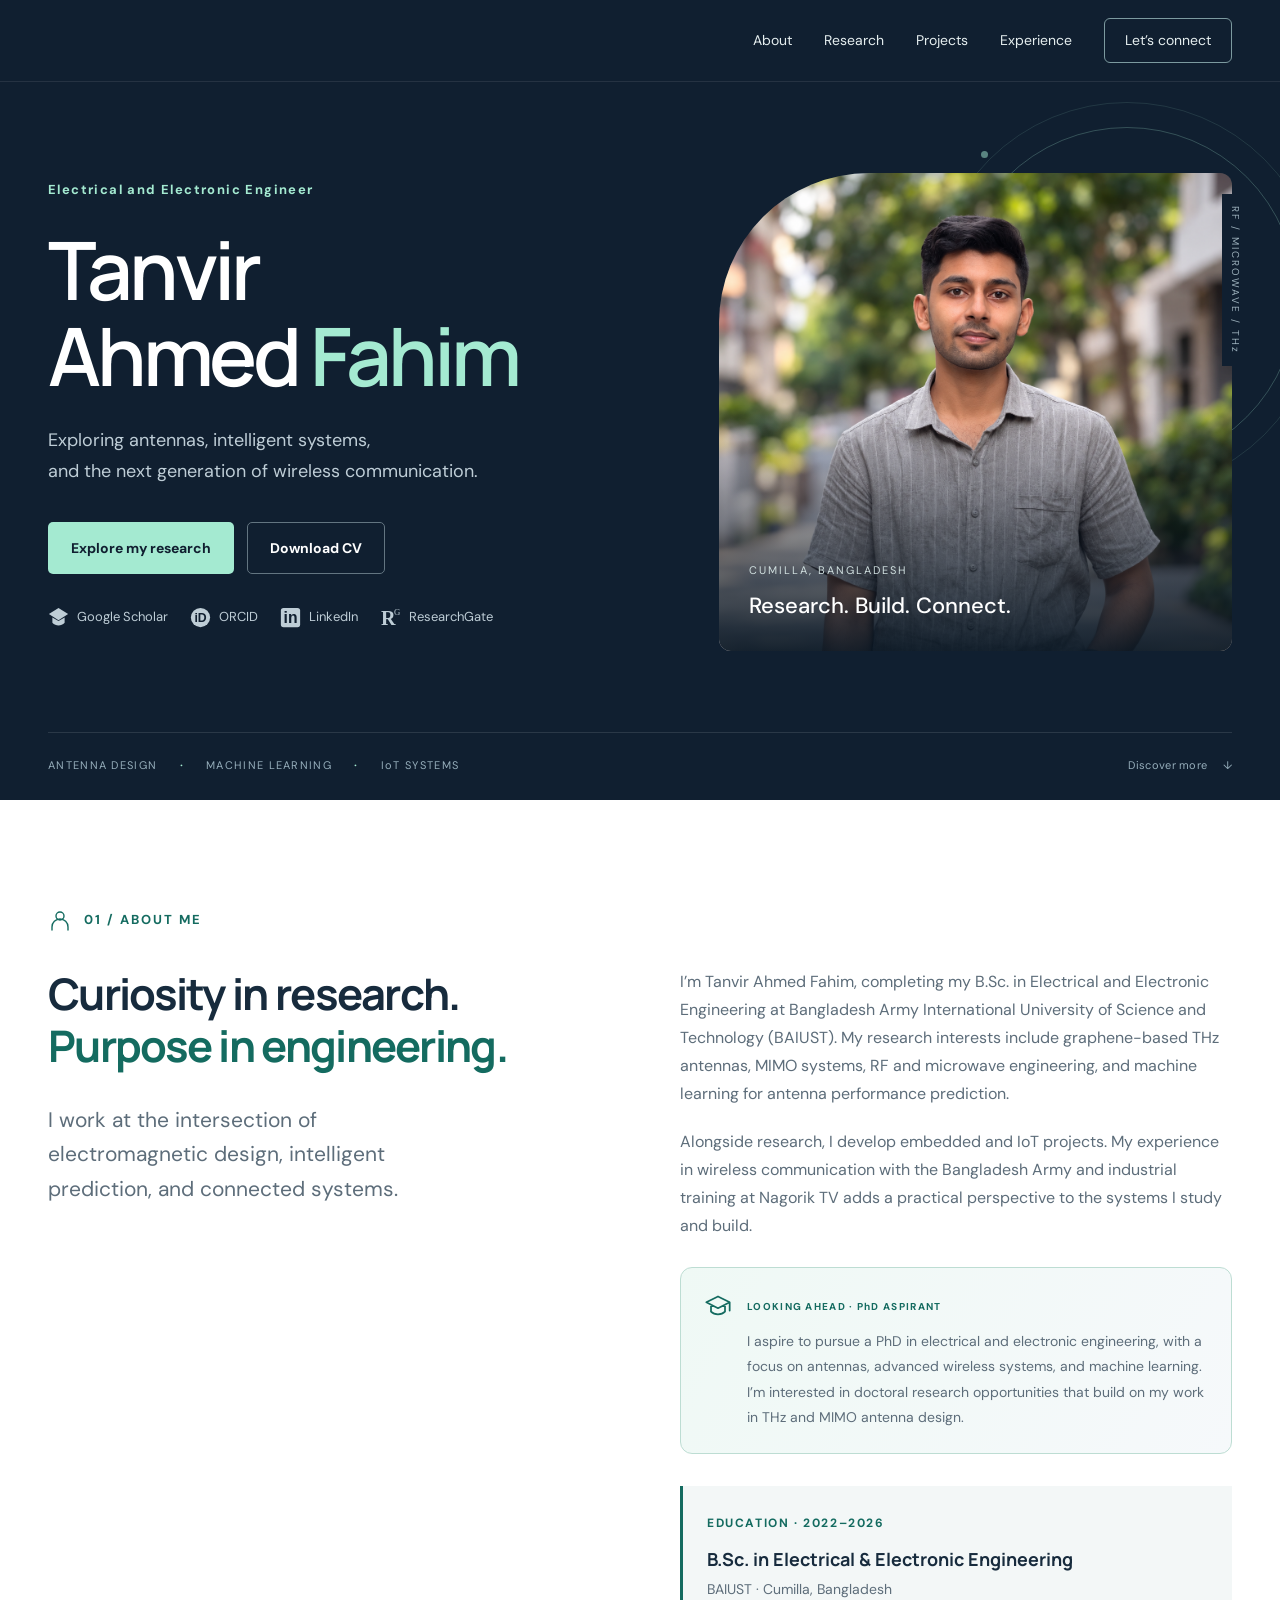
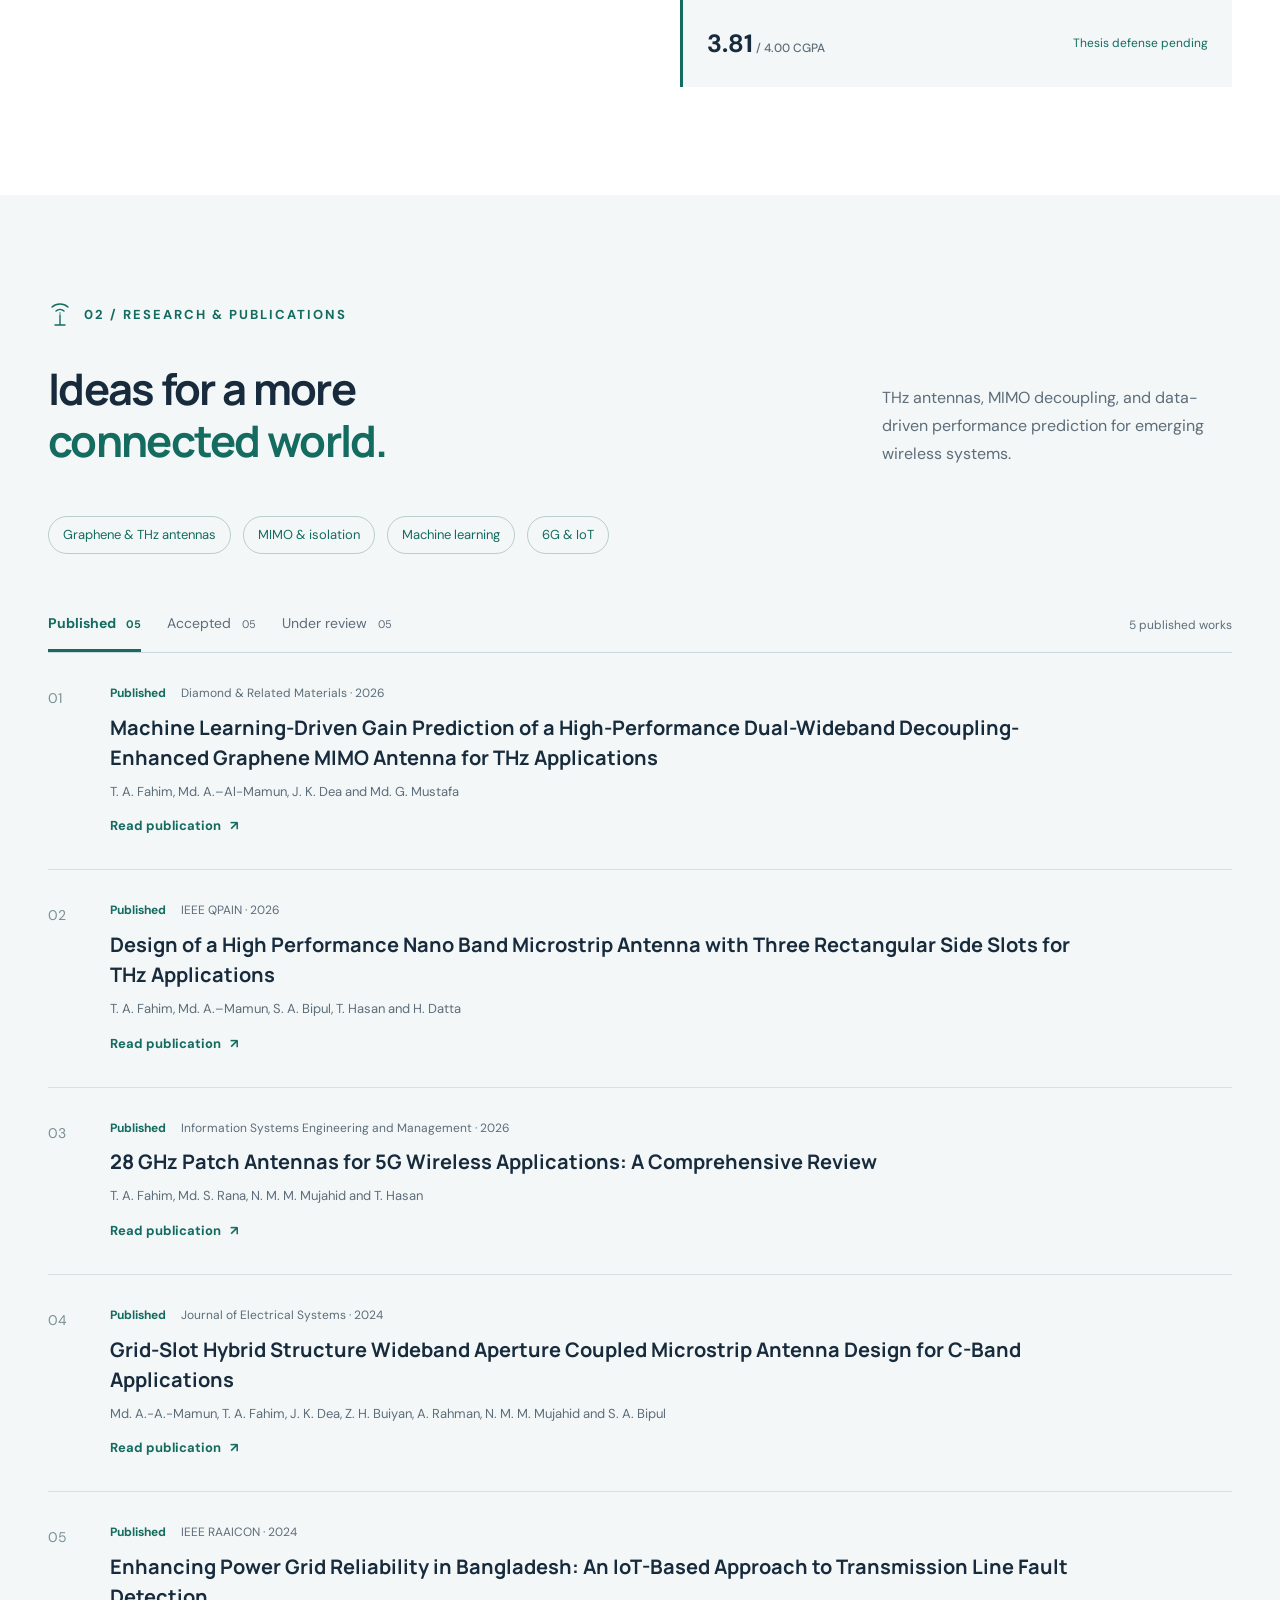
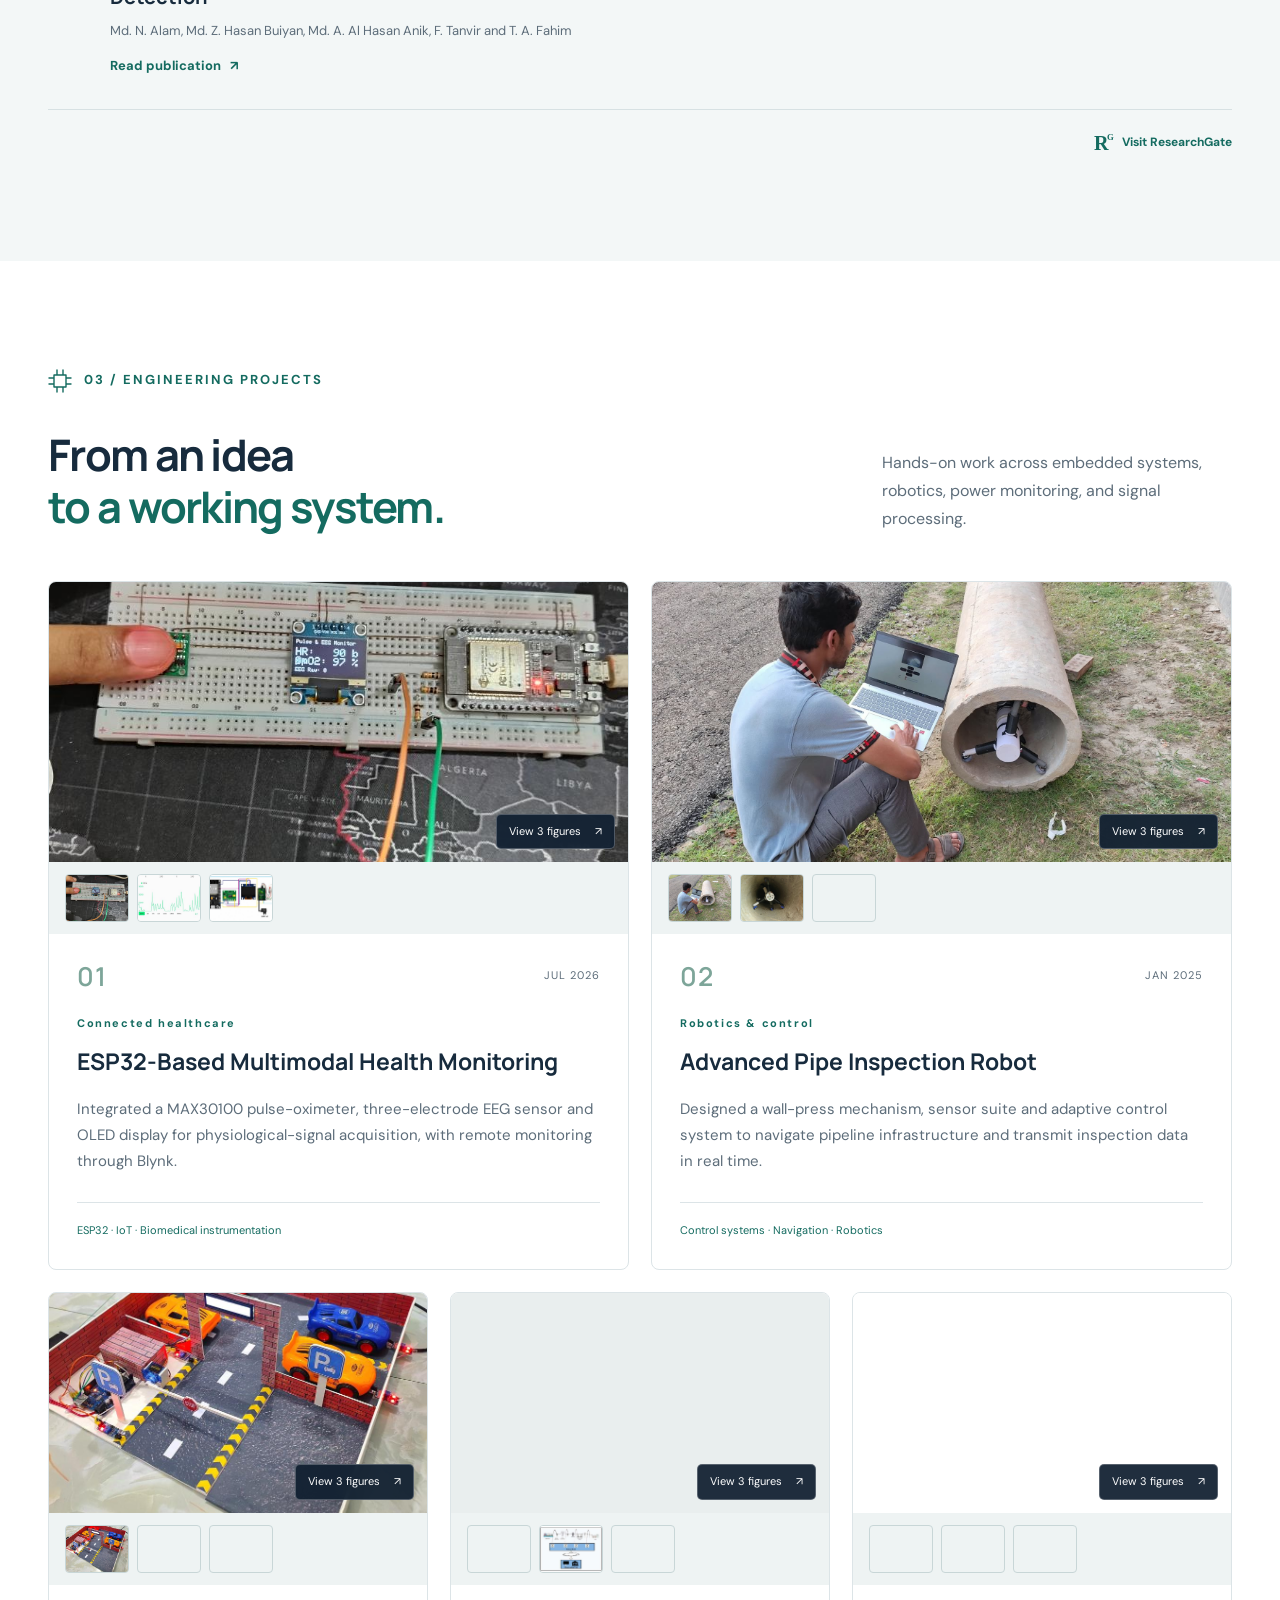
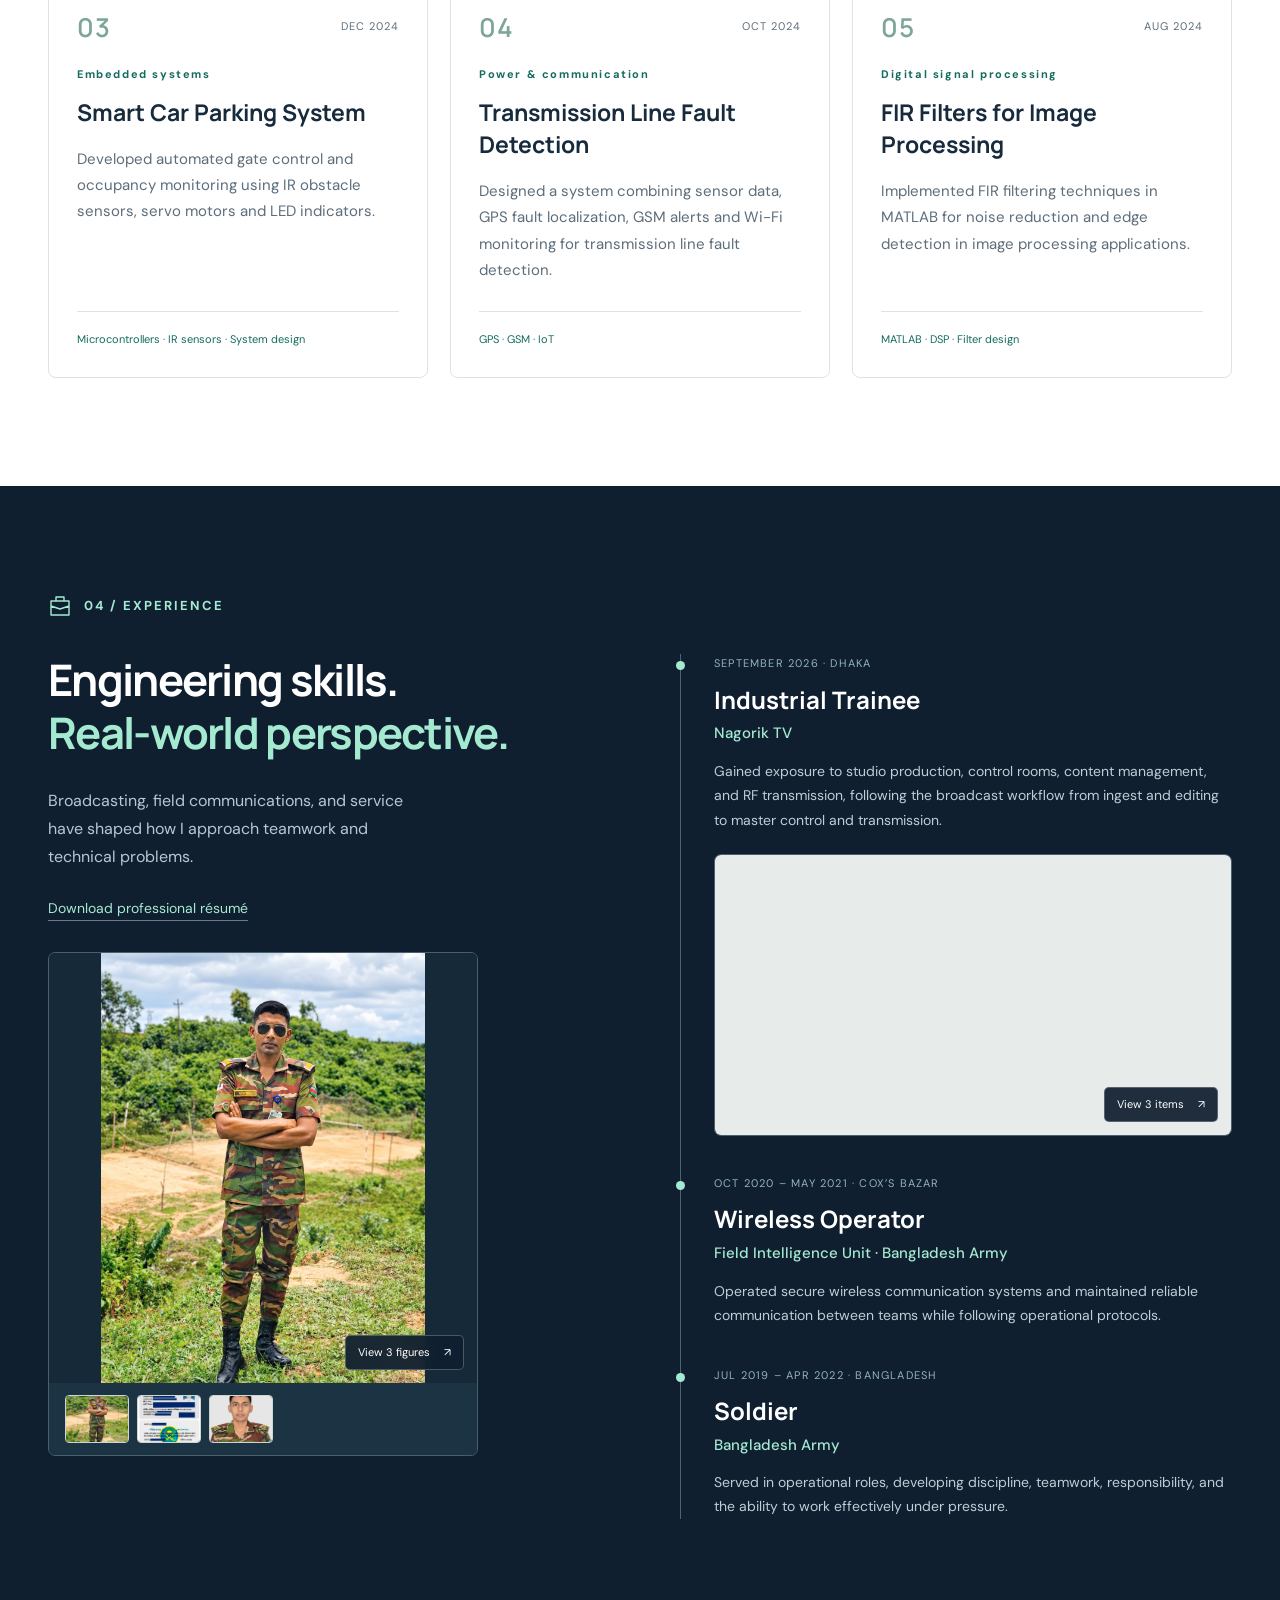
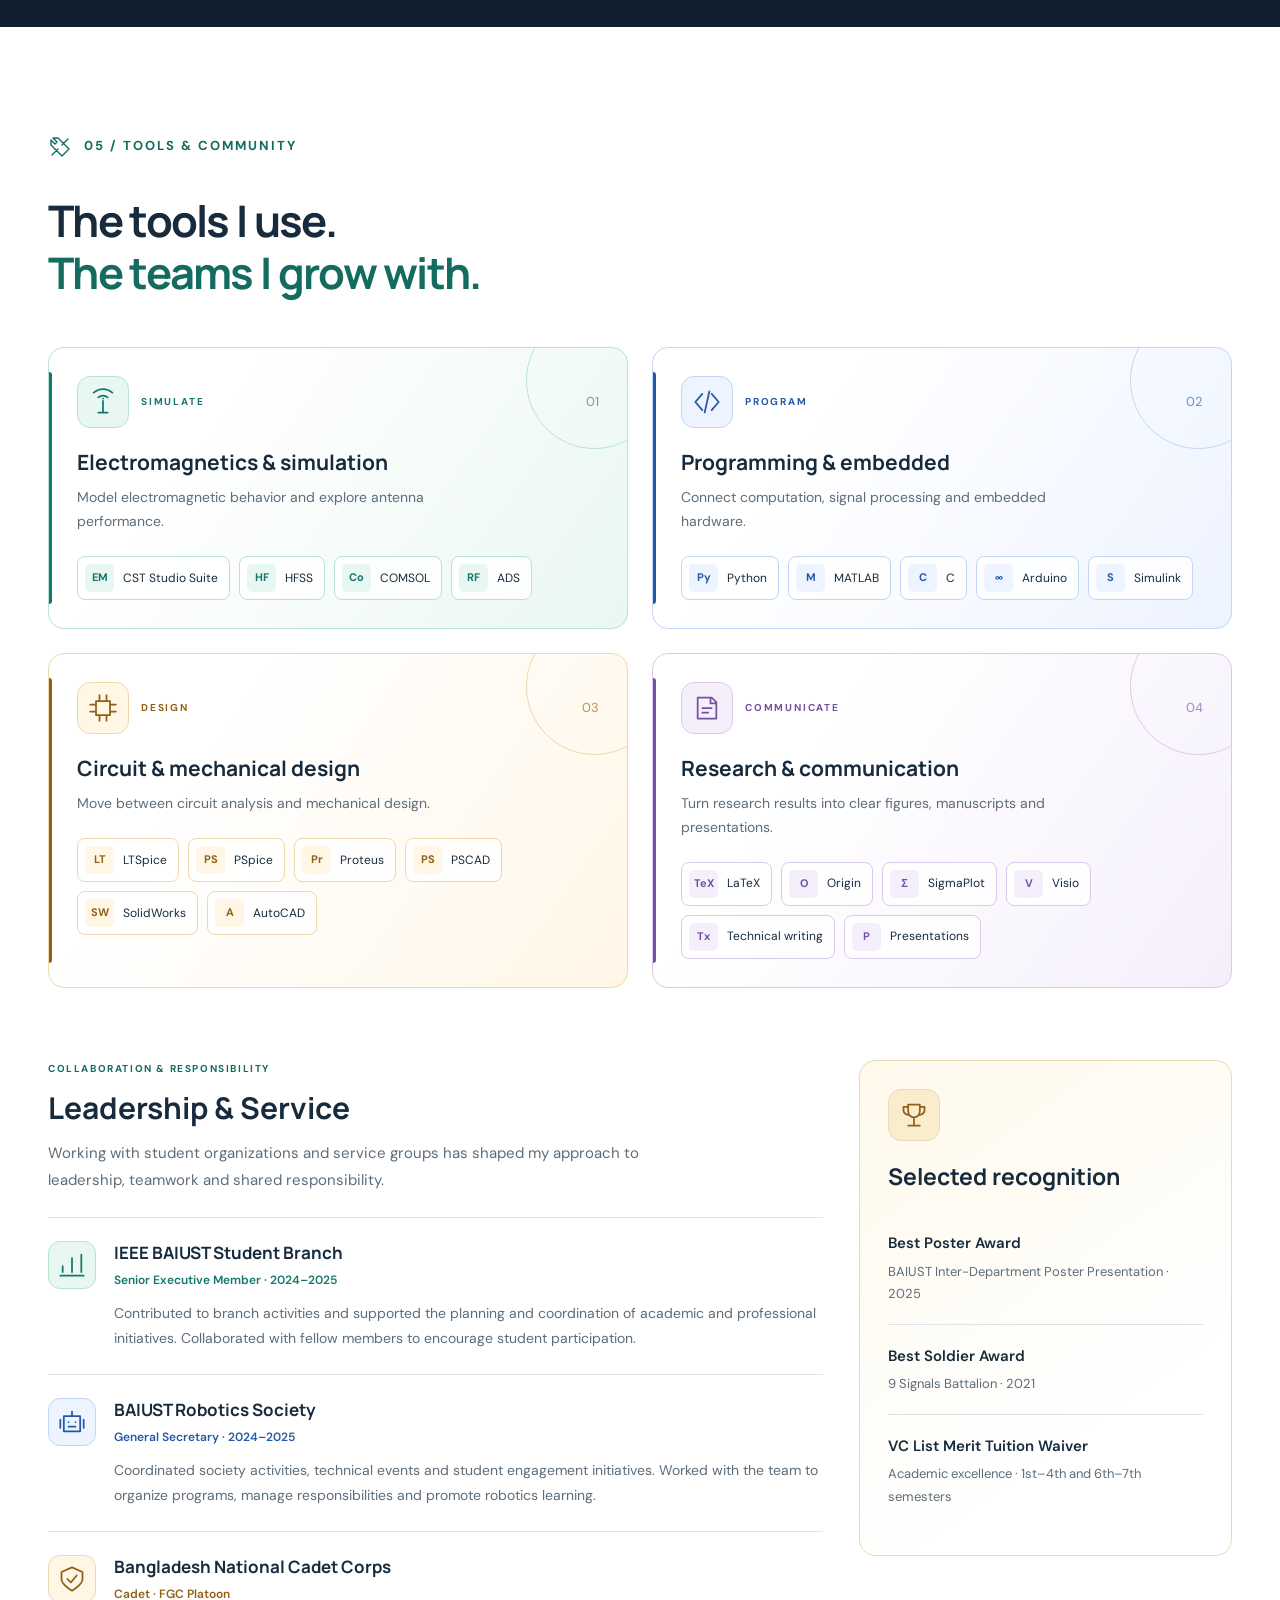
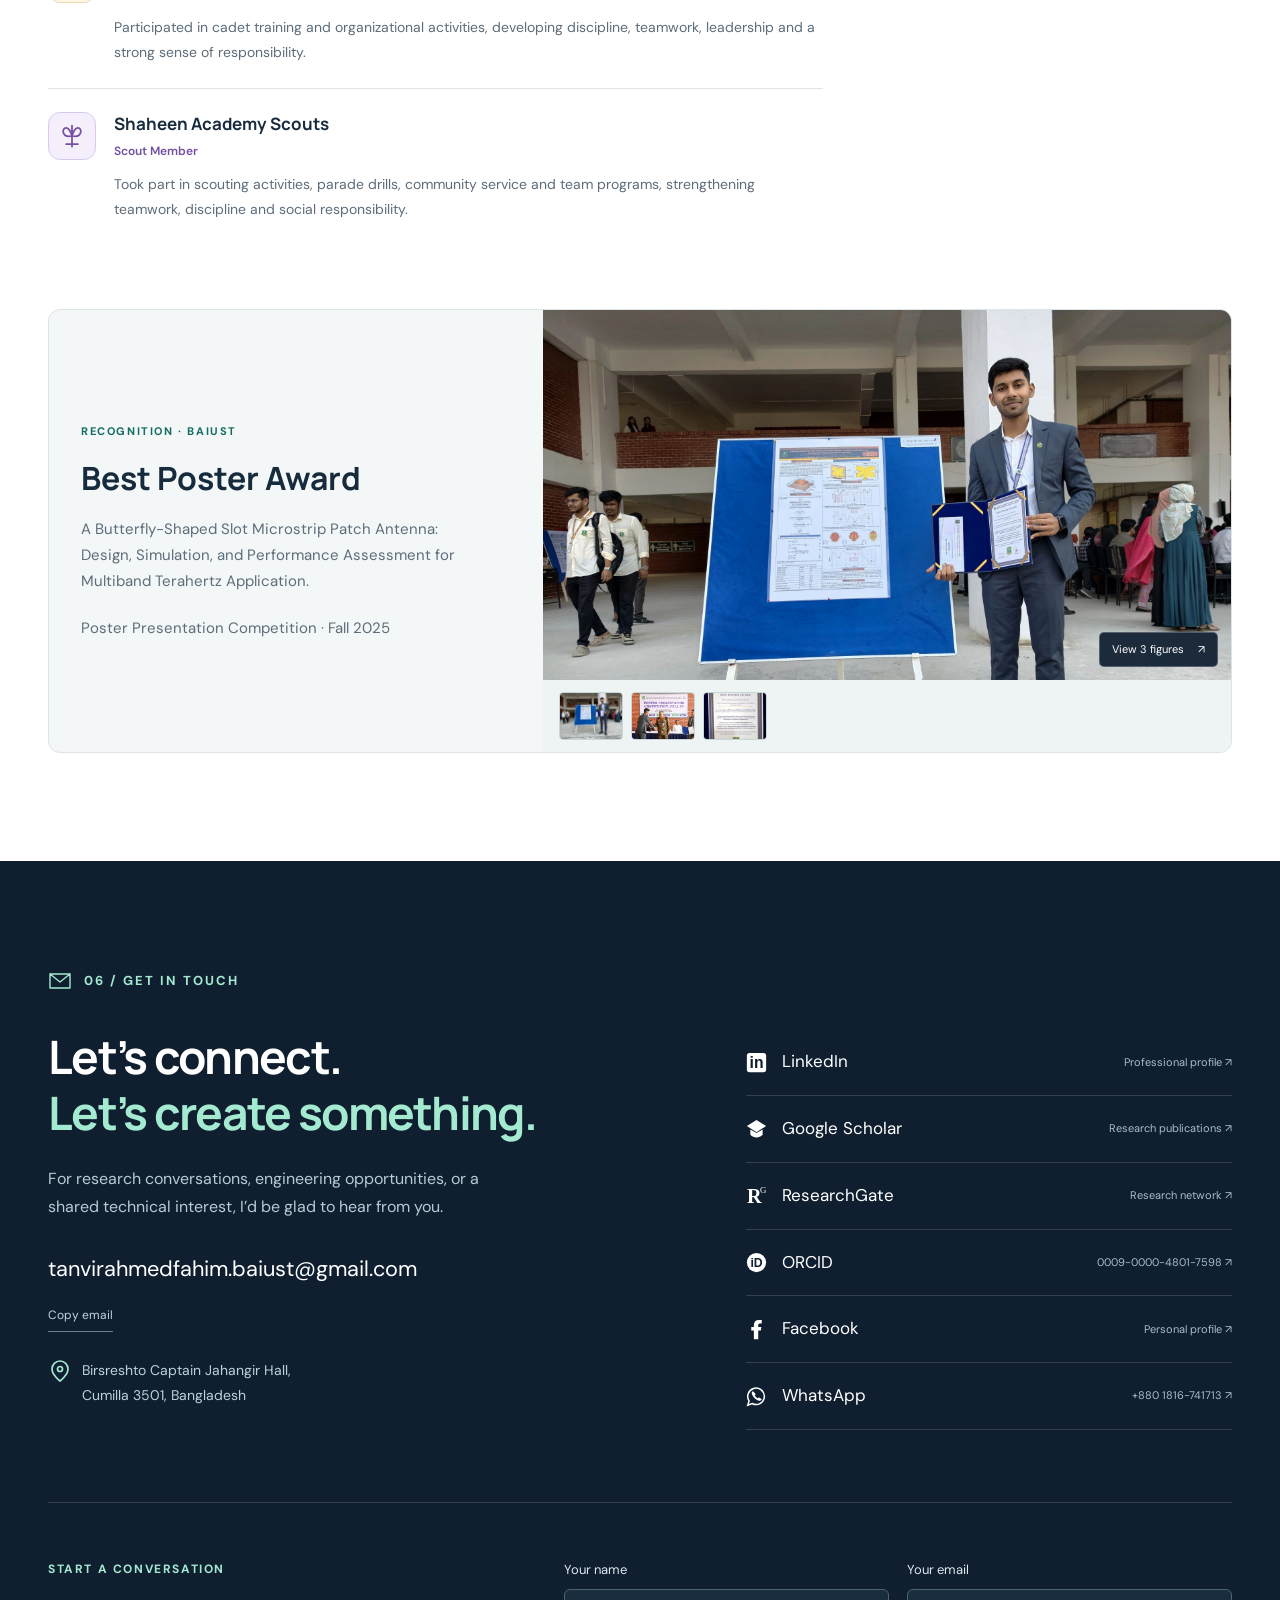
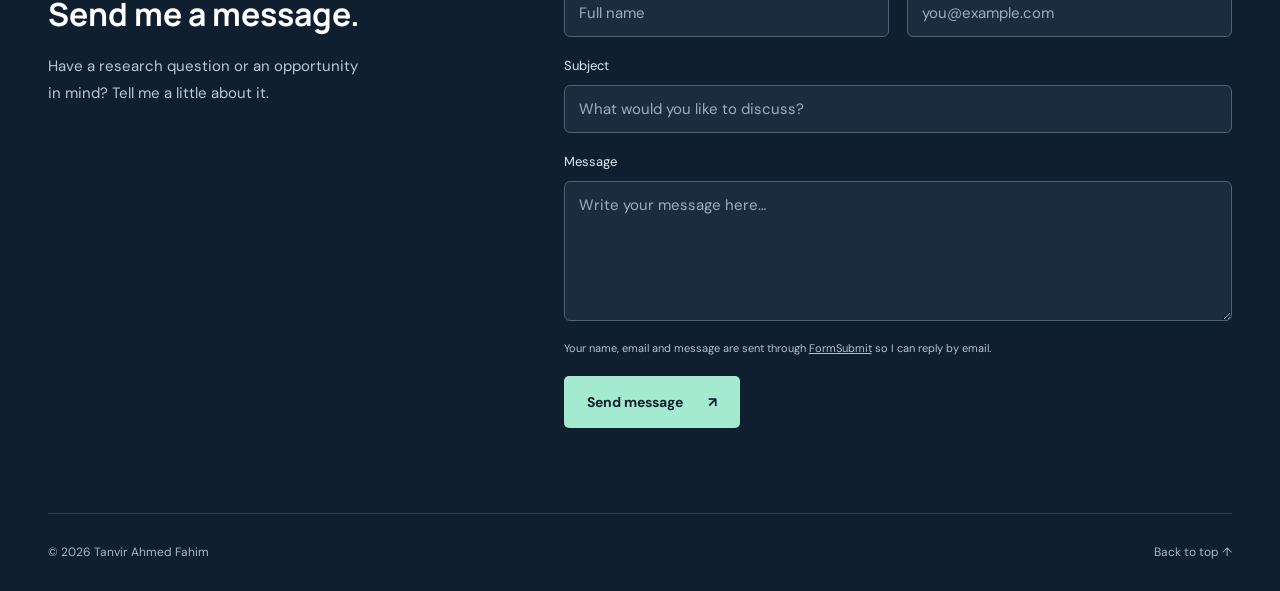
==== commit f9f6f55f: "index.html" ====
--- a/index.html
+++ b/index.html
@@ -6,6 +6,6 @@
 <section class="about section container" id="about"><div class="section-label reveal"><svg class="section-icon" viewbox="0 0 24 24" fill="none" stroke="currentColor" stroke-width="1.4" stroke-linecap="round" stroke-linejoin="round" aria-hidden="true" width="24" height="24" style="width:24px;height:24px;max-width:24px;flex-shrink:0"><path d="M12 12a4 4 0 1 0 0-8 4 4 0 0 0 0 8M4 22v-3a8 8 0 0 1 16 0v3"></path></svg>01 / ABOUT ME</div><div class="about-grid"><div class="reveal"><h2>Curiosity in research.<br><em>Purpose in engineering.</em></h2><p class="large-text">I work at the intersection of electromagnetic design, intelligent prediction, and connected systems.</p></div><div class="about-copy reveal"><p>I’m Tanvir Ahmed Fahim, completing my B.Sc. in Electrical and Electronic Engineering at Bangladesh Army International University of Science and Technology (BAIUST). My research interests include graphene-based THz antennas, MIMO systems, RF and microwave engineering, and machine learning for antenna performance prediction.</p><p>Alongside research, I develop embedded and IoT projects. My experience in wireless communication with the Bangladesh Army and industrial training at Nagorik TV adds a practical perspective to the systems I study and build.</p><div class="phd-goal"><span class="phd-icon"><svg width="28" height="28" viewbox="0 0 24 24" fill="none" stroke="currentColor" stroke-width="1.5" stroke-linecap="round" stroke-linejoin="round" aria-hidden="true" style="width:28px;height:28px;flex-shrink:0"><path d="M2 8l10-5 10 5-10 5zM6 10v6c3 3 9 3 12 0v-6M22 8v7"></path></svg></span><div><span class="eyebrow">LOOKING AHEAD · PhD ASPIRANT</span><p>I aspire to pursue a PhD in electrical and electronic engineering, with a focus on antennas, advanced wireless systems, and machine learning. I’m interested in doctoral research opportunities that build on my work in THz and MIMO antenna design.</p></div></div><div class="education"><span class="eyebrow">EDUCATION · 2022–2026</span><h3>B.Sc. in Electrical &amp; Electronic Engineering</h3><p>BAIUST · Cumilla, Bangladesh</p><div class="education-bottom"><strong>3.81<span> / 4.00 CGPA</span></strong><span class="status-note">Thesis defense pending</span></div></div></div></div></section>
 <section class="research section" id="research"><div class="container"><div class="section-label reveal"><svg class="section-icon" viewbox="0 0 24 24" fill="none" stroke="currentColor" stroke-width="1.4" stroke-linecap="round" stroke-linejoin="round" aria-hidden="true" width="24" height="24" style="width:24px;height:24px;max-width:24px;flex-shrink:0"><path d="M12 22V12m-5 10h10M8 8a6 6 0 0 1 8 0M4 4a12 12 0 0 1 16 0M12 10h.01"></path></svg>02 / RESEARCH &amp; PUBLICATIONS</div><div class="section-heading reveal"><h2>Ideas for a more<br><em>connected world.</em></h2><p>THz antennas, MIMO decoupling, and data-driven performance prediction for emerging wireless systems.</p></div><div class="research-topics reveal"><span>Graphene &amp; THz antennas</span><span>MIMO &amp; isolation</span><span>Machine learning</span><span>6G &amp; IoT</span></div><div class="publication-bar"><div class="filters" aria-label="Filter publications"><button class="active" data-filter="Published" aria-pressed="true">Published <span>05</span></button><button data-filter="Accepted" aria-pressed="false">Accepted <span>05</span></button><button data-filter="Under review" aria-pressed="false">Under review <span>05</span></button></div><span id="publication-count" class="publication-count" aria-live="polite">5 published works</span></div><div class="paper-list"><article class="paper" data-status="Published"><div class="paper-number">01</div><div><div class="paper-meta"><span class="badge">Published</span> Diamond &amp; Related Materials · 2026</div><h3>Machine Learning-Driven Gain Prediction of a High-Performance Dual-Wideband Decoupling-Enhanced Graphene MIMO Antenna for THz Applications</h3><p class="authors">T. A. Fahim, Md. A.–Al-Mamun, J. K. Dea and Md. G. Mustafa</p><a class="paper-link" href="https://doi.org/10.1016/j.diamond.2026.114121" target="_blank" rel="noopener noreferrer">Read publication <span aria-hidden="true">↗</span></a></div></article><article class="paper" data-status="Published"><div class="paper-number">02</div><div><div class="paper-meta"><span class="badge">Published</span> IEEE QPAIN · 2026</div><h3>Design of a High Performance Nano Band Microstrip Antenna with Three Rectangular Side Slots for THz Applications</h3><p class="authors">T. A. Fahim, Md. A.–Mamun, S. A. Bipul, T. Hasan and H. Datta</p><a class="paper-link" href="https://doi.org/10.1109/QPAIN69676.2026.11545910" target="_blank" rel="noopener noreferrer">Read publication <span aria-hidden="true">↗</span></a></div></article><article class="paper" data-status="Published"><div class="paper-number">03</div><div><div class="paper-meta"><span class="badge">Published</span> Information Systems Engineering and Management · 2026</div><h3>28 GHz Patch Antennas for 5G Wireless Applications: A Comprehensive Review</h3><p class="authors">T. A. Fahim, Md. S. Rana, N. M. M. Mujahid and T. Hasan</p><a class="paper-link" href="https://doi.org/10.1007/978-3-032-19196-0_16" target="_blank" rel="noopener noreferrer">Read publication <span aria-hidden="true">↗</span></a></div></article><article class="paper" data-status="Published"><div class="paper-number">04</div><div><div class="paper-meta"><span class="badge">Published</span> Journal of Electrical Systems · 2024</div><h3>Grid-Slot Hybrid Structure Wideband Aperture Coupled Microstrip Antenna Design for C-Band Applications</h3><p class="authors">Md. A.-A.-Mamun, T. A. Fahim, J. K. Dea, Z. H. Buiyan, A. Rahman, N. M. M. Mujahid and S. A. Bipul</p><a class="paper-link" href="https://journal.esrgroups.org/jes/article/view/7502" target="_blank" rel="noopener noreferrer">Read publication <span aria-hidden="true">↗</span></a></div></article><article class="paper" data-status="Published"><div class="paper-number">05</div><div><div class="paper-meta"><span class="badge">Published</span> IEEE RAAICON · 2024</div><h3>Enhancing Power Grid Reliability in Bangladesh: An IoT-Based Approach to Transmission Line Fault Detection</h3><p class="authors">Md. N. Alam, Md. Z. Hasan Buiyan, Md. A. Al Hasan Anik, F. Tanvir and T. A. Fahim</p><a class="paper-link" href="https://doi.org/10.1109/RAAICON64172.2024.10928383" target="_blank" rel="noopener noreferrer">Read publication <span aria-hidden="true">↗</span></a></div></article><article class="paper" data-status="Accepted" hidden><div class="paper-number">06</div><div><div class="paper-meta"><span class="badge">Accepted</span> ICTIS 2026 · 2026</div><h3>Design of a Compact Modified Inset-Fed Circular and Inverted U-Shaped Patch Antenna for Terahertz Applications</h3><p class="authors">T. A. Fahim, Md. S. Rana, S. A. Bipul, T. Hasan, N. M. M. Mujahid and H. Datta</p><span class="pending">Accepted for publication</span></div></article><article class="paper" data-status="Accepted" hidden><div class="paper-number">07</div><div><div class="paper-meta"><span class="badge">Accepted</span> Engineering, Technology &amp; Applied Science Research</div><h3>Compact THz MIMO Antenna with Multi-Resonance and Low Mutual Coupling for High-Speed Communication</h3><p class="authors">Md. A. Haque, T. A. Fahim, M. H. Riad, J.–J. Tiang and N. S. S. Singh</p><span class="pending">Accepted for publication</span></div></article><article class="paper" data-status="Accepted" hidden><div class="paper-number">08</div><div><div class="paper-meta"><span class="badge">Accepted</span> Engineering, Technology &amp; Applied Science Research</div><h3>High-Performance Dual-Band Graphene-Based THz MIMO Antenna with Excellent Diversity Characteristics for 6G Wireless Systems</h3><p class="authors">Md. A. Haque, T. A. Fahim, M. H. Riad, Md. S. Mahmud, J.–J. Tiang and N. S. S. Singh</p><span class="pending">Accepted for publication</span></div></article><article class="paper" data-status="Accepted" hidden><div class="paper-number">09</div><div><div class="paper-meta"><span class="badge">Accepted</span> IEEE International Conference on Microwave, Antennas, RF and Sensors · 2026</div><h3>A Dual-Band High-Gain Multiresonance Graphene Based THz Antenna for Future 6G Applications</h3><p class="authors">T. A. Fahim, Md. A.–Al-Mamun, J. K. Dea and N. J. Sumaiya</p><span class="pending">Accepted for publication</span></div></article><article class="paper" data-status="Accepted" hidden><div class="paper-number">10</div><div><div class="paper-meta"><span class="badge">Accepted</span> iCACCESS 2026 · 2026</div><h3>Isolation-Wall Integrated Graphene THz MIMO Antenna with Wideband and High-Diversity Performance for 6G Applications</h3><p class="authors">T. A. Fahim, Md. A.–Al-Mamun, Md. G. Mustafa and Md. A. Haque</p><span class="pending">Accepted for publication</span></div></article><article class="paper" data-status="Under review" hidden><div class="paper-number">11</div><div><div class="paper-meta"><span class="badge">Under review</span> Discover Internet of Things</div><h3>Design and Performance Analysis of a PBG Substrate MIMO Antenna with RLC Validation for 6G and IoT Applications</h3><p class="authors">T. A. Fahim, M. H. Riad, J.–J. Tiang, N. S. S. Singh and Md. A. Haque</p><span class="pending">Manuscript under peer review</span></div></article><article class="paper" data-status="Under review" hidden><div class="paper-number">12</div><div><div class="paper-meta"><span class="badge">Under review</span> Scientific Reports</div><h3>A Clustered Circular-Slot Graphene THz MIMO Antenna with RLC-Validated Hybrid Learning for UAV-Enabled 6G Smart City</h3><p class="authors">T. A. Fahim, M. H. Riad, J.–J. Tiang, N. S. S. Singh and Md. A. Haque</p><span class="pending">Manuscript under peer review</span></div></article><article class="paper" data-status="Under review" hidden><div class="paper-number">13</div><div><div class="paper-meta"><span class="badge">Under review</span> Engineering Reports</div><h3>ML/DL Assisted Design of a Flower-Shaped Two-Port Antenna for 6G IoT Applications with ECM Validation</h3><p class="authors">Md. A. Haque, T. A. Fahim, M. H. Riad, J.–J. Tiang, N. S. S. Singh, Md. M. Islam, M. R. Rashel and M. Tlemcani</p><span class="pending">Manuscript under peer review</span></div></article><article class="paper" data-status="Under review" hidden><div class="paper-number">14</div><div><div class="paper-meta"><span class="badge">Under review</span> Scientific Reports</div><h3>Compact Multiresonant Graphene-Based THz Antenna with RLC Circuit Validation and ML-Assisted Efficiency Prediction for Advanced Wireless Applications</h3><p class="authors">T. A. Fahim, Md. A.–Al-Mamun, J. K. Dea and Md. G. Mustafa</p><span class="pending">Manuscript under peer review</span></div></article><article class="paper" data-status="Under review" hidden><div class="paper-number">15</div><div><div class="paper-meta"><span class="badge">Under review</span> SN Computer Science</div><h3>Design and Multi-Level Validation of a Penta-Slot Graphene THz MIMO Antenna Using RLC Circuit Modeling and Hybrid Machine Learning</h3><p class="authors">Md. A. Haque, T. A. Fahim, M. H. Riad, J.–J. Tiang and N. S. S. Singh</p><span class="pending">Manuscript under peer review</span></div></article></div><div class="research-footer"><a href="https://www.researchgate.net/profile/Tanvir-Ahmed-Fahim" target="_blank" rel="noopener noreferrer"><svg class="social-icon" viewbox="0 0 24 24" fill="currentColor" aria-hidden="true" width="21" height="21" style="width:21px;height:21px;max-width:21px;flex-shrink:0"><text x="1" y="20" font-family="Georgia" font-size="23" font-weight="bold">R</text><text x="16" y="9" font-family="Georgia" font-size="10">G</text></svg>Visit ResearchGate</a></div></div></section>
 <section class="section container" id="projects"><div class="section-label reveal"><svg class="section-icon" viewbox="0 0 24 24" fill="none" stroke="currentColor" stroke-width="1.4" stroke-linecap="round" stroke-linejoin="round" aria-hidden="true" width="24" height="24" style="width:24px;height:24px;max-width:24px;flex-shrink:0"><path d="M6 6h12v12H6zM9 1v5m6-5v5M9 18v5m6-5v5M1 9h5m-5 6h5m12-6h5m-5 6h5"></path></svg>03 / ENGINEERING PROJECTS</div><div class="section-heading reveal"><h2>From an idea<br><em>to a working system.</em></h2><p>Hands-on work across embedded systems, robotics, power monitoring, and signal processing.</p></div><div class="projects-grid"><article class="project reveal"><div class="gallery project-gallery "><a class="gallery-cover" href="health-prototype.jpeg" data-gallery="health" data-index="0" aria-label="Open ESP32 health-monitoring prototype"><img src="health-prototype.jpeg" alt="ESP32 health-monitoring prototype" loading="lazy" decoding="async"><span class="gallery-open">View 3 figures <span aria-hidden="true">↗</span></span></a><div class="gallery-thumbs"><a href="health-prototype.jpeg" data-gallery="health" data-index="0" aria-label="Open ESP32 health-monitoring prototype"><img src="health-prototype.jpeg" alt="ESP32 health-monitoring prototype" loading="lazy" decoding="async"></a><a href="health-dashboard.jpeg" data-gallery="health" data-index="1" aria-label="Open Blynk EEG and SpO₂ monitoring dashboard"><img src="health-dashboard.jpeg" alt="Blynk EEG and SpO₂ monitoring dashboard" loading="lazy" decoding="async"></a><a href="health-wiring.jpeg" data-gallery="health" data-index="2" aria-label="Open ESP32, MAX30100, EEG sensor and OLED wiring"><img src="health-wiring.jpeg" alt="ESP32, MAX30100, EEG sensor and OLED wiring" loading="lazy" decoding="async"></a></div></div><div class="project-top"><span>01</span><span>JUL 2026</span></div><p class="eyebrow">Connected healthcare</p><h3>ESP32-Based Multimodal Health Monitoring</h3><p>Integrated a MAX30100 pulse-oximeter, three-electrode EEG sensor and OLED display for physiological-signal acquisition, with remote monitoring through Blynk.</p><div class="project-tags">ESP32 · IoT · Biomedical instrumentation</div></article><article class="project reveal"><div class="gallery project-gallery "><a class="gallery-cover" href="robot-field-test.jpeg" data-gallery="robot" data-index="0" aria-label="Open Pipe inspection robot — field testing"><img src="robot-field-test.jpeg" alt="Pipe inspection robot — field testing" loading="lazy" decoding="async"><span class="gallery-open">View 3 figures <span aria-hidden="true">↗</span></span></a><div class="gallery-thumbs"><a href="robot-field-test.jpeg" data-gallery="robot" data-index="0" aria-label="Open Pipe inspection robot — field testing"><img src="robot-field-test.jpeg" alt="Pipe inspection robot — field testing" loading="lazy" decoding="async"></a><a href="robot-in-pipe.jpeg" data-gallery="robot" data-index="1" aria-label="Open Wall-press robot inside a pipeline"><img src="robot-in-pipe.jpeg" alt="Wall-press robot inside a pipeline" loading="lazy" decoding="async"></a><a href="robot-components.jpeg" data-gallery="robot" data-index="2" aria-label="Open Robot components and sensor layout"><img src="robot-components.jpeg" alt="Robot components and sensor layout" loading="lazy" decoding="async"></a></div></div><div class="project-top"><span>02</span><span>JAN 2025</span></div><p class="eyebrow">Robotics &amp; control</p><h3>Advanced Pipe Inspection Robot</h3><p>Designed a wall-press mechanism, sensor suite and adaptive control system to navigate pipeline infrastructure and transmit inspection data in real time.</p><div class="project-tags">Control systems · Navigation · Robotics</div></article><article class="project reveal"><div class="gallery project-gallery "><a class="gallery-cover" href="parking-perspective.jpeg" data-gallery="parking" data-index="0" aria-label="Open Smart car parking — complete prototype"><img src="parking-perspective.jpeg" alt="Smart car parking — complete prototype" loading="lazy" decoding="async"><span class="gallery-open">View 3 figures <span aria-hidden="true">↗</span></span></a><div class="gallery-thumbs"><a href="parking-perspective.jpeg" data-gallery="parking" data-index="0" aria-label="Open Smart car parking — complete prototype"><img src="parking-perspective.jpeg" alt="Smart car parking — complete prototype" loading="lazy" decoding="async"></a><a href="parking-overhead.jpeg" data-gallery="parking" data-index="1" aria-label="Open Parking layout and control electronics"><img src="parking-overhead.jpeg" alt="Parking layout and control electronics" loading="lazy" decoding="async"></a><a href="parking-gate.jpeg" data-gallery="parking" data-index="2" aria-label="Open Automated entrance gate and display"><img src="parking-gate.jpeg" alt="Automated entrance gate and display" loading="lazy" decoding="async"></a></div></div><div class="project-top"><span>03</span><span>DEC 2024</span></div><p class="eyebrow">Embedded systems</p><h3>Smart Car Parking System</h3><p>Developed automated gate control and occupancy monitoring using IR obstacle sensors, servo motors and LED indicators.</p><div class="project-tags">Microcontrollers · IR sensors · System design</div></article><article class="project reveal"><div class="gallery project-gallery "><a class="gallery-cover" href="fault-prototype.png" data-gallery="fault" data-index="0" aria-label="Open Transmission line fault-detection prototype"><img src="fault-prototype.png" alt="Transmission line fault-detection prototype" loading="lazy" decoding="async"><span class="gallery-open">View 3 figures <span aria-hidden="true">↗</span></span></a><div class="gallery-thumbs"><a href="fault-prototype.png" data-gallery="fault" data-index="0" aria-label="Open Transmission line fault-detection prototype"><img src="fault-prototype.png" alt="Transmission line fault-detection prototype" loading="lazy" decoding="async"></a><a href="fault-system.png" data-gallery="fault" data-index="1" aria-label="Open Sensor network and observation system"><img src="fault-system.png" alt="Sensor network and observation system" loading="lazy" decoding="async"></a><a href="fault-block-diagram.png" data-gallery="fault" data-index="2" aria-label="Open Fault-detection system block diagram"><img src="fault-block-diagram.png" alt="Fault-detection system block diagram" loading="lazy" decoding="async"></a></div></div><div class="project-top"><span>04</span><span>OCT 2024</span></div><p class="eyebrow">Power &amp; communication</p><h3>Transmission Line Fault Detection</h3><p>Designed a system combining sensor data, GPS fault localization, GSM alerts and Wi-Fi monitoring for transmission line fault detection.</p><div class="project-tags">GPS · GSM · IoT</div></article><article class="project reveal"><div class="gallery project-gallery diagram-gallery"><a class="gallery-cover" href="fir-brain-results.jpeg" data-gallery="fir" data-index="0" aria-label="Open FIR and Sobel filtering — brain image results"><img src="fir-brain-results.jpeg" alt="FIR and Sobel filtering — brain image results" loading="lazy" decoding="async"><span class="gallery-open">View 3 figures <span aria-hidden="true">↗</span></span></a><div class="gallery-thumbs"><a href="fir-brain-results.jpeg" data-gallery="fir" data-index="0" aria-label="Open FIR and Sobel filtering — brain image results"><img src="fir-brain-results.jpeg" alt="FIR and Sobel filtering — brain image results" loading="lazy" decoding="async"></a><a href="fir-tank-results.jpeg" data-gallery="fir" data-index="1" aria-label="Open FIR and Sobel filtering — tank image results"><img src="fir-tank-results.jpeg" alt="FIR and Sobel filtering — tank image results" loading="lazy" decoding="async"></a><a href="fir-workflow.jpeg" data-gallery="fir" data-index="2" aria-label="Open Noise reduction and edge-detection workflow"><img src="fir-workflow.jpeg" alt="Noise reduction and edge-detection workflow" loading="lazy" decoding="async"></a></div></div><div class="project-top"><span>05</span><span>AUG 2024</span></div><p class="eyebrow">Digital signal processing</p><h3>FIR Filters for Image Processing</h3><p>Implemented FIR filtering techniques in MATLAB for noise reduction and edge detection in image processing applications.</p><div class="project-tags">MATLAB · DSP · Filter design</div></article></div></section>
-<section class="experience section" id="experience"><div class="container"><div class="section-label reveal"><svg class="section-icon" viewbox="0 0 24 24" fill="none" stroke="currentColor" stroke-width="1.4" stroke-linecap="round" stroke-linejoin="round" aria-hidden="true" width="24" height="24" style="width:24px;height:24px;max-width:24px;flex-shrink:0"><path d="M8 7V3h8v4M3 7h18v14H3zM3 12l9 3 9-3"></path></svg>04 / EXPERIENCE</div><div class="experience-grid"><div class="reveal"><h2>Engineering skills.<br><em>Real-world perspective.</em></h2><p class="experience-intro">Broadcasting, field communications, and service have shaped how I approach teamwork and technical problems.</p><a class="text-link" href="Tanvir-Ahmed-Fahim-Resume.pdf" download>Download professional résumé</a><div class="gallery service-gallery"><a class="gallery-cover" href="army-portrait.png" data-gallery="army" data-index="0" aria-label="Open Bangladesh Army service"><img src="army-portrait.png" alt="Bangladesh Army service" loading="lazy" decoding="async"><span class="gallery-open">View 2 figures <span aria-hidden="true">↗</span></span></a><div class="gallery-thumbs"><a href="army-portrait.png" data-gallery="army" data-index="0" aria-label="Open Bangladesh Army service"><img src="army-portrait.png" alt="Bangladesh Army service" loading="lazy" decoding="async"></a><a href="retirement-card-redacted.png" data-gallery="army" data-index="1" aria-label="Open Retirement card · personal identifiers redacted"><img src="retirement-card-redacted.png" alt="Retirement card · personal identifiers redacted" loading="lazy" decoding="async"></a></div></div></div><div class="timeline"><article class="reveal"><div class="timeline-date">SEPTEMBER 2026 · DHAKA</div><h3>Industrial Trainee</h3><h4>Nagorik TV</h4><p>Gained exposure to studio production, control rooms, content management, and RF transmission, following the broadcast workflow from ingest and editing to master control and transmission.</p><div class="gallery document-gallery"><a class="gallery-cover" href="nagorik-certificate.png" data-gallery="nagorik" data-index="0" aria-label="Open Nagorik TV internship certificate · September 2026"><img src="nagorik-certificate.png" alt="Nagorik TV internship certificate · September 2026" loading="lazy" decoding="async"><span class="gallery-open">View certificate <span aria-hidden="true">↗</span></span></a><div class="gallery-thumbs"><a href="nagorik-certificate.png" data-gallery="nagorik" data-index="0" aria-label="Open Nagorik TV internship certificate · September 2026"><img src="nagorik-certificate.png" alt="Nagorik TV internship certificate · September 2026" loading="lazy" decoding="async"></a></div></div></article><article class="reveal"><div class="timeline-date">OCT 2020 – MAY 2021 · COX’S BAZAR</div><h3>Wireless Operator</h3><h4>Field Intelligence Unit · Bangladesh Army</h4><p>Operated secure wireless communication systems and maintained reliable communication between teams while following operational protocols.</p></article><article class="reveal"><div class="timeline-date">JUL 2019 – APR 2022 · BANGLADESH</div><h3>Soldier</h3><h4>Bangladesh Army</h4><p>Served in operational roles, developing discipline, teamwork, responsibility, and the ability to work effectively under pressure.</p></article></div></div></div></section>
+<section class="experience section" id="experience"><div class="container"><div class="section-label reveal"><svg class="section-icon" viewbox="0 0 24 24" fill="none" stroke="currentColor" stroke-width="1.4" stroke-linecap="round" stroke-linejoin="round" aria-hidden="true" width="24" height="24" style="width:24px;height:24px;max-width:24px;flex-shrink:0"><path d="M8 7V3h8v4M3 7h18v14H3zM3 12l9 3 9-3"></path></svg>04 / EXPERIENCE</div><div class="experience-grid"><div class="reveal"><h2>Engineering skills.<br><em>Real-world perspective.</em></h2><p class="experience-intro">Broadcasting, field communications, and service have shaped how I approach teamwork and technical problems.</p><a class="text-link" href="Tanvir-Ahmed-Fahim-Resume.pdf" download>Download professional résumé</a><div class="gallery service-gallery"><a class="gallery-cover" href="army-portrait.png" data-gallery="army" data-index="0" aria-label="Open Bangladesh Army service"><img src="army-portrait.png" alt="Bangladesh Army service" loading="lazy" decoding="async"><span class="gallery-open">View 3 figures <span aria-hidden="true">↗</span></span></a><div class="gallery-thumbs"><a href="army-portrait.png" data-gallery="army" data-index="0" aria-label="Open Bangladesh Army service"><img src="army-portrait.png" alt="Bangladesh Army service" loading="lazy" decoding="async"></a><a href="retirement-card-redacted.png" data-gallery="army" data-index="1" aria-label="Open Retirement card · personal identifiers redacted"><img src="retirement-card-redacted.png" alt="Retirement card · personal identifiers redacted" loading="lazy" decoding="async"></a><a href="army-new-photo.png" data-gallery="army" data-index="2" aria-label="Open additional Bangladesh Army service portrait"><img src="army-new-photo.png" alt="Bangladesh Army service portrait in Signals uniform" loading="lazy" decoding="async"></a></div></div></div><div class="timeline"><article class="reveal"><div class="timeline-date">SEPTEMBER 2026 · DHAKA</div><h3>Industrial Trainee</h3><h4>Nagorik TV</h4><p>Gained exposure to studio production, control rooms, content management, and RF transmission, following the broadcast workflow from ingest and editing to master control and transmission.</p><div class="gallery document-gallery"><a class="gallery-cover" href="nagorik-certificate.png" data-gallery="nagorik" data-index="0" aria-label="Open Nagorik TV internship certificate · September 2026"><img src="nagorik-certificate.png" alt="Nagorik TV internship certificate · September 2026" loading="lazy" decoding="async"><span class="gallery-open">View 3 items <span aria-hidden="true">↗</span></span></a><div class="gallery-thumbs"><a href="nagorik-certificate.png" data-gallery="nagorik" data-index="0" aria-label="Open Nagorik TV internship certificate · September 2026"><img src="nagorik-certificate.png" alt="Nagorik TV internship certificate · September 2026" loading="lazy" decoding="async"></a><a href="nagorik-photo-1.png" data-gallery="nagorik" data-index="1" aria-label="Open Nagorik TV rooftop satellite antennas"><img src="nagorik-photo-1.png" alt="Nagorik TV industrial training at rooftop satellite antennas" loading="lazy" decoding="async"></a><a href="nagorik-photo-2.png" data-gallery="nagorik" data-index="2" aria-label="Open additional Nagorik TV industrial training photo"><img src="nagorik-photo-2.png" alt="Nagorik TV industrial training photograph" loading="lazy" decoding="async"></a></div></div></article><article class="reveal"><div class="timeline-date">OCT 2020 – MAY 2021 · COX’S BAZAR</div><h3>Wireless Operator</h3><h4>Field Intelligence Unit · Bangladesh Army</h4><p>Operated secure wireless communication systems and maintained reliable communication between teams while following operational protocols.</p></article><article class="reveal"><div class="timeline-date">JUL 2019 – APR 2022 · BANGLADESH</div><h3>Soldier</h3><h4>Bangladesh Army</h4><p>Served in operational roles, developing discipline, teamwork, responsibility, and the ability to work effectively under pressure.</p></article></div></div></div></section>
 <section class="section container" id="skills"><div class="section-label reveal"><svg class="section-icon" viewbox="0 0 24 24" fill="none" stroke="currentColor" stroke-width="1.4" stroke-linecap="round" stroke-linejoin="round" aria-hidden="true" width="24" height="24" style="width:24px;height:24px;max-width:24px;flex-shrink:0"><path d="m4 20 6-6m4-4 6-6M5 3l4 4-2 2-4-4v5l11 11 7-7L10 3z"></path></svg>05 / TOOLS &amp; COMMUNITY</div><div class="section-heading reveal"><h2>The tools I use.<br><em>The teams I grow with.</em></h2></div><div class="skills-grid"><article class="skill-group reveal tool-card teal" style="--entry-delay:0ms"><div class="tool-card-top"><span class="tool-symbol"><svg width="28" height="28" viewbox="0 0 24 24" fill="none" stroke="currentColor" stroke-width="1.5" stroke-linecap="round" stroke-linejoin="round" aria-hidden="true" style="width:28px;height:28px;flex-shrink:0"><path d="M12 21V11m-4 10h8M8 8a6 6 0 0 1 8 0M4 4a12 12 0 0 1 16 0M12 9h.01"></path></svg></span><span class="tool-category">SIMULATE</span><span class="tool-number">01</span></div><h3>Electromagnetics &amp; simulation</h3><p class="tool-description">Model electromagnetic behavior and explore antenna performance.</p><div class="chips"><span><b class="tool-mark" aria-hidden="true">EM</b>CST Studio Suite</span><span><b class="tool-mark" aria-hidden="true">HF</b>HFSS</span><span><b class="tool-mark" aria-hidden="true">Co</b>COMSOL</span><span><b class="tool-mark" aria-hidden="true">RF</b>ADS</span></div></article><article class="skill-group reveal tool-card blue" style="--entry-delay:80ms"><div class="tool-card-top"><span class="tool-symbol"><svg width="28" height="28" viewbox="0 0 24 24" fill="none" stroke="currentColor" stroke-width="1.5" stroke-linecap="round" stroke-linejoin="round" aria-hidden="true" style="width:28px;height:28px;flex-shrink:0"><path d="m8 5-6 7 6 7m8-14 6 7-6 7M14 3l-4 18"></path></svg></span><span class="tool-category">PROGRAM</span><span class="tool-number">02</span></div><h3>Programming &amp; embedded</h3><p class="tool-description">Connect computation, signal processing and embedded hardware.</p><div class="chips"><span><b class="tool-mark" aria-hidden="true">Py</b>Python</span><span><b class="tool-mark" aria-hidden="true">M</b>MATLAB</span><span><b class="tool-mark" aria-hidden="true">C</b>C</span><span><b class="tool-mark" aria-hidden="true">∞</b>Arduino</span><span><b class="tool-mark" aria-hidden="true">S</b>Simulink</span></div></article><article class="skill-group reveal tool-card amber" style="--entry-delay:160ms"><div class="tool-card-top"><span class="tool-symbol"><svg width="28" height="28" viewbox="0 0 24 24" fill="none" stroke="currentColor" stroke-width="1.5" stroke-linecap="round" stroke-linejoin="round" aria-hidden="true" style="width:28px;height:28px;flex-shrink:0"><path d="M6 6h12v12H6zM9 1v5m6-5v5M9 18v5m6-5v5M1 9h5m-5 6h5m12-6h5m-5 6h5"></path></svg></span><span class="tool-category">DESIGN</span><span class="tool-number">03</span></div><h3>Circuit &amp; mechanical design</h3><p class="tool-description">Move between circuit analysis and mechanical design.</p><div class="chips"><span><b class="tool-mark" aria-hidden="true">LT</b>LTSpice</span><span><b class="tool-mark" aria-hidden="true">PS</b>PSpice</span><span><b class="tool-mark" aria-hidden="true">Pr</b>Proteus</span><span><b class="tool-mark" aria-hidden="true">PS</b>PSCAD</span><span><b class="tool-mark" aria-hidden="true">SW</b>SolidWorks</span><span><b class="tool-mark" aria-hidden="true">A</b>AutoCAD</span></div></article><article class="skill-group reveal tool-card violet" style="--entry-delay:240ms"><div class="tool-card-top"><span class="tool-symbol"><svg width="28" height="28" viewbox="0 0 24 24" fill="none" stroke="currentColor" stroke-width="1.5" stroke-linecap="round" stroke-linejoin="round" aria-hidden="true" style="width:28px;height:28px;flex-shrink:0"><path d="M4 3h12l4 4v14H4zM15 3v5h5M8 12h8M8 16h5"></path></svg></span><span class="tool-category">COMMUNICATE</span><span class="tool-number">04</span></div><h3>Research &amp; communication</h3><p class="tool-description">Turn research results into clear figures, manuscripts and presentations.</p><div class="chips"><span><b class="tool-mark" aria-hidden="true">TeX</b>LaTeX</span><span><b class="tool-mark" aria-hidden="true">O</b>Origin</span><span><b class="tool-mark" aria-hidden="true">Σ</b>SigmaPlot</span><span><b class="tool-mark" aria-hidden="true">V</b>Visio</span><span><b class="tool-mark" aria-hidden="true">Tx</b>Technical writing</span><span><b class="tool-mark" aria-hidden="true">P</b>Presentations</span></div></article></div><div class="community-grid"><div class="leadership-panel reveal"><p class="eyebrow">COLLABORATION &amp; RESPONSIBILITY</p><h3 class="minor-heading">Leadership &amp; Service</h3><p class="community-intro">Working with student organizations and service groups has shaped my approach to leadership, teamwork and shared responsibility.</p><article class="leadership-card teal"><span class="leadership-symbol"><svg width="28" height="28" viewbox="0 0 24 24" fill="none" stroke="currentColor" stroke-width="1.5" stroke-linecap="round" stroke-linejoin="round" aria-hidden="true" style="width:28px;height:28px;flex-shrink:0"><path d="M4 18v-5m8 5V6m8 12V3M2 21h20"></path></svg></span><div><h4>IEEE BAIUST Student Branch</h4><p class="leadership-role">Senior Executive Member · 2024–2025</p><p class="leadership-description">Contributed to branch activities and supported the planning and coordination of academic and professional initiatives. Collaborated with fellow members to encourage student participation.</p></div></article><article class="leadership-card blue"><span class="leadership-symbol"><svg width="28" height="28" viewbox="0 0 24 24" fill="none" stroke="currentColor" stroke-width="1.5" stroke-linecap="round" stroke-linejoin="round" aria-hidden="true" style="width:28px;height:28px;flex-shrink:0"><path d="M5 7h14v13H5zM12 3v4M9 12h.01M15 12h.01M9 16h6M2 10v7m20-7v7"></path></svg></span><div><h4>BAIUST Robotics Society</h4><p class="leadership-role">General Secretary · 2024–2025</p><p class="leadership-description">Coordinated society activities, technical events and student engagement initiatives. Worked with the team to organize programs, manage responsibilities and promote robotics learning.</p></div></article><article class="leadership-card amber"><span class="leadership-symbol"><svg width="28" height="28" viewbox="0 0 24 24" fill="none" stroke="currentColor" stroke-width="1.5" stroke-linecap="round" stroke-linejoin="round" aria-hidden="true" style="width:28px;height:28px;flex-shrink:0"><path d="M12 2l9 4v6c0 5-9 10-9 10S3 17 3 12V6zM8 12l3 3 5-6"></path></svg></span><div><h4>Bangladesh National Cadet Corps</h4><p class="leadership-role">Cadet · FGC Platoon</p><p class="leadership-description">Participated in cadet training and organizational activities, developing discipline, teamwork, leadership and a strong sense of responsibility.</p></div></article><article class="leadership-card violet"><span class="leadership-symbol"><svg width="28" height="28" viewbox="0 0 24 24" fill="none" stroke="currentColor" stroke-width="1.5" stroke-linecap="round" stroke-linejoin="round" aria-hidden="true" style="width:28px;height:28px;flex-shrink:0"><path d="M12 3v18M12 12C3 14 3 5 7 5c3 0 5 7 5 7ZM12 12c9 2 9-7 5-7-3 0-5 7-5 7ZM7 19h10"></path></svg></span><div><h4>Shaheen Academy Scouts</h4><p class="leadership-role">Scout Member</p><p class="leadership-description">Took part in scouting activities, parade drills, community service and team programs, strengthening teamwork, discipline and social responsibility.</p></div></article></div><div class="recognition-panel reveal"><span class="recognition-symbol"><svg width="28" height="28" viewbox="0 0 24 24" fill="none" stroke="currentColor" stroke-width="1.5" stroke-linecap="round" stroke-linejoin="round" aria-hidden="true" style="width:28px;height:28px;flex-shrink:0"><path d="M7 3h10v6a5 5 0 0 1-10 0zM7 5H3v3c0 3 4 4 4 4m10-7h4v3c0 3-4 4-4 4M12 14v6m-5 1h10"></path></svg></span><h3 class="minor-heading">Selected recognition</h3><div class="compact-row"><strong>Best Poster Award</strong><span>BAIUST Inter-Department Poster Presentation · 2025</span></div><div class="compact-row"><strong>Best Soldier Award</strong><span>9 Signals Battalion · 2021</span></div><div class="compact-row"><strong>VC List Merit Tuition Waiver</strong><span>Academic excellence · 1st–4th and 6th–7th semesters</span></div></div></div><div class="award-feature reveal"><div><p class="eyebrow">RECOGNITION · BAIUST</p><h3>Best Poster Award</h3><p>A Butterfly-Shaped Slot Microstrip Patch Antenna: Design, Simulation, and Performance Assessment for Multiband Terahertz Application.</p><p class="award-date">Poster Presentation Competition · Fall 2025</p></div><div class="gallery "><a class="gallery-cover" href="poster-presentation.jpeg" data-gallery="awards" data-index="0" aria-label="Open Poster presentation · BAIUST, Fall 2025"><img src="poster-presentation.jpeg" alt="Poster presentation · BAIUST, Fall 2025" loading="lazy" decoding="async"><span class="gallery-open">View 3 figures <span aria-hidden="true">↗</span></span></a><div class="gallery-thumbs"><a href="poster-presentation.jpeg" data-gallery="awards" data-index="0" aria-label="Open Poster presentation · BAIUST, Fall 2025"><img src="poster-presentation.jpeg" alt="Poster presentation · BAIUST, Fall 2025" loading="lazy" decoding="async"></a><a href="award-ceremony.jpeg" data-gallery="awards" data-index="1" aria-label="Open Best Poster Award presentation ceremony"><img src="award-ceremony.jpeg" alt="Best Poster Award presentation ceremony" loading="lazy" decoding="async"></a><a href="poster-award.jpeg" data-gallery="awards" data-index="2" aria-label="Open Best Poster Award certificate · 8 December 2025"><img src="poster-award.jpeg" alt="Best Poster Award certificate · 8 December 2025" loading="lazy" decoding="async"></a></div></div></div></section>
-<section class="contact section" id="contact"><div class="container"><div class="section-label reveal"><svg class="section-icon" viewbox="0 0 24 24" fill="none" stroke="currentColor" stroke-width="1.4" stroke-linecap="round" stroke-linejoin="round" aria-hidden="true" width="24" height="24" style="width:24px;height:24px;max-width:24px;flex-shrink:0"><path d="M2 5h20v14H2zM2 5l10 8L22 5"></path></svg>06 / GET IN TOUCH</div><div class="contact-grid"><div class="reveal"><h2>Let’s connect.<br><em>Let’s create something.</em></h2><p>For research conversations, engineering opportunities, or a shared technical interest, I’d be glad to hear from you.</p><a class="email-link" href="mailto:tanvirahmedfahim.baiust@gmail.com">tanvirahmedfahim.baiust@gmail.com</a><button class="copy-email" type="button">Copy email</button><span class="copy-status" role="status"></span><address class="contact-address"><svg class="location-icon" viewbox="0 0 24 24" fill="none" stroke="currentColor" stroke-width="1.7" aria-hidden="true" width="24" height="24" style="width:24px;height:24px;max-width:24px;flex-shrink:0"><path d="M20 10c0 6-8 12-8 12S4 16 4 10a8 8 0 1 1 16 0Z"></path><circle cx="12" cy="10" r="2.5"></circle></svg><span class="address-text">Birsreshto Captain Jahangir Hall,<br>Cumilla 3501, Bangladesh</span></address></div><div class="contact-links reveal"><a href="https://www.linkedin.com/in/tanvir-ahmed-fahim" target="_blank" rel="noopener noreferrer"><svg class="social-icon" viewbox="0 0 24 24" fill="currentColor" aria-hidden="true" width="21" height="21" style="width:21px;height:21px;max-width:21px;flex-shrink:0"><rect x="1" y="1" width="22" height="22" rx="3"></rect><text x="4" y="18" fill="var(--navy)" font-family="Arial" font-weight="bold" font-size="18">in</text></svg>LinkedIn <span>Professional profile ↗</span></a><a href="https://scholar.google.com/citations?user=vqHgvY0AAAAJ&amp;hl=en" target="_blank" rel="noopener noreferrer"><svg class="social-icon" viewbox="0 0 24 24" fill="currentColor" aria-hidden="true" width="21" height="21" style="width:21px;height:21px;max-width:21px;flex-shrink:0"><path d="M1 8 12 1l11 7-11 7z"></path><path d="M5 12v6c4 4 10 4 14 0v-6l-7 4z"></path></svg>Google Scholar <span>Research publications ↗</span></a><a href="https://www.researchgate.net/profile/Tanvir-Ahmed-Fahim" target="_blank" rel="noopener noreferrer"><svg class="social-icon" viewbox="0 0 24 24" fill="currentColor" aria-hidden="true" width="21" height="21" style="width:21px;height:21px;max-width:21px;flex-shrink:0"><text x="1" y="20" font-family="Georgia" font-size="23" font-weight="bold">R</text><text x="16" y="9" font-family="Georgia" font-size="10">G</text></svg>ResearchGate <span>Research network ↗</span></a><a href="https://orcid.org/0009-0000-4801-7598" target="_blank" rel="noopener noreferrer"><svg class="social-icon" viewbox="0 0 24 24" fill="currentColor" aria-hidden="true" width="21" height="21" style="width:21px;height:21px;max-width:21px;flex-shrink:0"><circle cx="12" cy="12" r="11"></circle><text x="5" y="17" fill="var(--navy)" font-size="14" font-family="Arial" font-weight="bold">iD</text></svg>ORCID <span>0009-0000-4801-7598 ↗</span></a><a href="https://www.facebook.com/Tanvir.Ahmed.FAHIM.30" target="_blank" rel="noopener noreferrer"><svg class="social-icon" viewbox="0 0 24 24" fill="currentColor" aria-hidden="true" width="21" height="21" style="width:21px;height:21px;max-width:21px;flex-shrink:0"><path d="M14 23V13h3l.5-4H14V7c0-1 .3-2 2-2h2V1h-3c-4 0-6 2-6 6v2H6v4h3v10z"></path></svg>Facebook <span>Personal profile ↗</span></a><a href="https://wa.me/8801816741713" target="_blank" rel="noopener noreferrer"><svg class="social-icon" viewbox="0 0 24 24" fill="currentColor" aria-hidden="true" width="21" height="21" style="width:21px;height:21px;max-width:21px;flex-shrink:0"><path fill="none" stroke="currentColor" stroke-width="1.7" d="M21 11.5A9.5 9.5 0 0 1 7 20l-5 2 1.5-5A9.5 9.5 0 1 1 21 11.5Z"></path><path d="M8 6c-3 1-1 5 2 8s6 4 8 1l-3-2-2 1-3-3 1-2z"></path></svg>WhatsApp <span>+880 1816-741713 ↗</span></a></div></div><section class="message-section" aria-labelledby="message-title"><div><p class="eyebrow">START A CONVERSATION</p><h3 id="message-title">Send me a message.</h3><p>Have a research question or an opportunity in mind? Tell me a little about it.</p></div><form class="message-form" action="https://formsubmit.co/tanvirahmedfahim.baiust@gmail.com" method="POST"><input type="hidden" name="_subject" value="New message from your portfolio"><input type="hidden" name="_template" value="table"><input type="hidden" name="_next" value="https://fahim131013.github.io/thanks.html"><input type="text" name="_honey" class="honeypot" tabindex="-1" autocomplete="off" aria-hidden="true"><div class="form-row"><label>Your name<input name="name" required autocomplete="name" maxlength="100" placeholder="Full name"></label><label>Your email<input type="email" name="email" required autocomplete="email" maxlength="254" placeholder="you@example.com"></label></div><label>Subject<input name="subject" required maxlength="160" placeholder="What would you like to discuss?"></label><label>Message<textarea name="message" required minlength="10" maxlength="5000" rows="5" placeholder="Write your message here…"></textarea></label><p class="form-note">Your name, email and message are sent through <a href="https://formsubmit.co/privacy.pdf" target="_blank" rel="noopener noreferrer">FormSubmit</a> so I can reply by email.</p><button class="button primary" type="submit">Send message <span aria-hidden="true">↗</span></button></form></section><footer><p>© <span id="year">2026</span> Tanvir Ahmed Fahim</p><a href="#home">Back to top ↑</a></footer></div></section></main><dialog class="lightbox" aria-labelledby="gallery-caption"><div class="lightbox-toolbar"><span id="gallery-position" aria-live="polite"></span><button type="button" class="gallery-close" aria-label="Close image gallery">Close ×</button></div><img class="lightbox-image" alt=""><div class="lightbox-bottom"><button type="button" class="gallery-prev" aria-label="Previous image">←</button><p id="gallery-caption" aria-live="polite"></p><button type="button" class="gallery-next" aria-label="Next image">→</button></div><a class="full-image" target="_blank" rel="noopener noreferrer">Open full-size image ↗</a></dialog><script type="application/json" id="gallery-data">{"health": [{"src": "health-prototype.jpeg", "caption": "ESP32 health-monitoring prototype"}, {"src": "health-dashboard.jpeg", "caption": "Blynk EEG and SpO₂ monitoring dashboard"}, {"src": "health-wiring.jpeg", "caption": "ESP32, MAX30100, EEG sensor and OLED wiring"}], "robot": [{"src": "robot-field-test.jpeg", "caption": "Pipe inspection robot — field testing"}, {"src": "robot-in-pipe.jpeg", "caption": "Wall-press robot inside a pipeline"}, {"src": "robot-components.jpeg", "caption": "Robot components and sensor layout"}], "parking": [{"src": "parking-perspective.jpeg", "caption": "Smart car parking — complete prototype"}, {"src": "parking-overhead.jpeg", "caption": "Parking layout and control electronics"}, {"src": "parking-gate.jpeg", "caption": "Automated entrance gate and display"}], "fault": [{"src": "fault-prototype.png", "caption": "Transmission line fault-detection prototype"}, {"src": "fault-system.png", "caption": "Sensor network and observation system"}, {"src": "fault-block-diagram.png", "caption": "Fault-detection system block diagram"}], "fir": [{"src": "fir-brain-results.jpeg", "caption": "FIR and Sobel filtering — brain image results"}, {"src": "fir-tank-results.jpeg", "caption": "FIR and Sobel filtering — tank image results"}, {"src": "fir-workflow.jpeg", "caption": "Noise reduction and edge-detection workflow"}], "nagorik": [{"src": "nagorik-certificate.png", "caption": "Nagorik TV internship certificate · September 2026"}], "army": [{"src": "army-portrait.png", "caption": "Bangladesh Army service"}, {"src": "retirement-card-redacted.png", "caption": "Retirement card · personal identifiers redacted"}], "awards": [{"src": "poster-presentation.jpeg", "caption": "Poster presentation · BAIUST, Fall 2025"}, {"src": "award-ceremony.jpeg", "caption": "Best Poster Award presentation ceremony"}, {"src": "poster-award.jpeg", "caption": "Best Poster Award certificate · 8 December 2025"}]}</script></body></html>+<section class="contact section" id="contact"><div class="container"><div class="section-label reveal"><svg class="section-icon" viewbox="0 0 24 24" fill="none" stroke="currentColor" stroke-width="1.4" stroke-linecap="round" stroke-linejoin="round" aria-hidden="true" width="24" height="24" style="width:24px;height:24px;max-width:24px;flex-shrink:0"><path d="M2 5h20v14H2zM2 5l10 8L22 5"></path></svg>06 / GET IN TOUCH</div><div class="contact-grid"><div class="reveal"><h2>Let’s connect.<br><em>Let’s create something.</em></h2><p>For research conversations, engineering opportunities, or a shared technical interest, I’d be glad to hear from you.</p><a class="email-link" href="mailto:tanvirahmedfahim.baiust@gmail.com">tanvirahmedfahim.baiust@gmail.com</a><button class="copy-email" type="button">Copy email</button><span class="copy-status" role="status"></span><address class="contact-address"><svg class="location-icon" viewbox="0 0 24 24" fill="none" stroke="currentColor" stroke-width="1.7" aria-hidden="true" width="24" height="24" style="width:24px;height:24px;max-width:24px;flex-shrink:0"><path d="M20 10c0 6-8 12-8 12S4 16 4 10a8 8 0 1 1 16 0Z"></path><circle cx="12" cy="10" r="2.5"></circle></svg><span class="address-text">Birsreshto Captain Jahangir Hall,<br>Cumilla 3501, Bangladesh</span></address></div><div class="contact-links reveal"><a href="https://www.linkedin.com/in/tanvir-ahmed-fahim" target="_blank" rel="noopener noreferrer"><svg class="social-icon" viewbox="0 0 24 24" fill="currentColor" aria-hidden="true" width="21" height="21" style="width:21px;height:21px;max-width:21px;flex-shrink:0"><rect x="1" y="1" width="22" height="22" rx="3"></rect><text x="4" y="18" fill="var(--navy)" font-family="Arial" font-weight="bold" font-size="18">in</text></svg>LinkedIn <span>Professional profile ↗</span></a><a href="https://scholar.google.com/citations?user=vqHgvY0AAAAJ&amp;hl=en" target="_blank" rel="noopener noreferrer"><svg class="social-icon" viewbox="0 0 24 24" fill="currentColor" aria-hidden="true" width="21" height="21" style="width:21px;height:21px;max-width:21px;flex-shrink:0"><path d="M1 8 12 1l11 7-11 7z"></path><path d="M5 12v6c4 4 10 4 14 0v-6l-7 4z"></path></svg>Google Scholar <span>Research publications ↗</span></a><a href="https://www.researchgate.net/profile/Tanvir-Ahmed-Fahim" target="_blank" rel="noopener noreferrer"><svg class="social-icon" viewbox="0 0 24 24" fill="currentColor" aria-hidden="true" width="21" height="21" style="width:21px;height:21px;max-width:21px;flex-shrink:0"><text x="1" y="20" font-family="Georgia" font-size="23" font-weight="bold">R</text><text x="16" y="9" font-family="Georgia" font-size="10">G</text></svg>ResearchGate <span>Research network ↗</span></a><a href="https://orcid.org/0009-0000-4801-7598" target="_blank" rel="noopener noreferrer"><svg class="social-icon" viewbox="0 0 24 24" fill="currentColor" aria-hidden="true" width="21" height="21" style="width:21px;height:21px;max-width:21px;flex-shrink:0"><circle cx="12" cy="12" r="11"></circle><text x="5" y="17" fill="var(--navy)" font-size="14" font-family="Arial" font-weight="bold">iD</text></svg>ORCID <span>0009-0000-4801-7598 ↗</span></a><a href="https://www.facebook.com/Tanvir.Ahmed.FAHIM.30" target="_blank" rel="noopener noreferrer"><svg class="social-icon" viewbox="0 0 24 24" fill="currentColor" aria-hidden="true" width="21" height="21" style="width:21px;height:21px;max-width:21px;flex-shrink:0"><path d="M14 23V13h3l.5-4H14V7c0-1 .3-2 2-2h2V1h-3c-4 0-6 2-6 6v2H6v4h3v10z"></path></svg>Facebook <span>Personal profile ↗</span></a><a href="https://wa.me/8801816741713" target="_blank" rel="noopener noreferrer"><svg class="social-icon" viewbox="0 0 24 24" fill="currentColor" aria-hidden="true" width="21" height="21" style="width:21px;height:21px;max-width:21px;flex-shrink:0"><path fill="none" stroke="currentColor" stroke-width="1.7" d="M21 11.5A9.5 9.5 0 0 1 7 20l-5 2 1.5-5A9.5 9.5 0 1 1 21 11.5Z"></path><path d="M8 6c-3 1-1 5 2 8s6 4 8 1l-3-2-2 1-3-3 1-2z"></path></svg>WhatsApp <span>+880 1816-741713 ↗</span></a></div></div><section class="message-section" aria-labelledby="message-title"><div><p class="eyebrow">START A CONVERSATION</p><h3 id="message-title">Send me a message.</h3><p>Have a research question or an opportunity in mind? Tell me a little about it.</p></div><form class="message-form" action="https://formsubmit.co/tanvirahmedfahim.baiust@gmail.com" method="POST"><input type="hidden" name="_subject" value="New message from your portfolio"><input type="hidden" name="_template" value="table"><input type="hidden" name="_next" value="https://fahim131013.github.io/thanks.html"><input type="text" name="_honey" class="honeypot" tabindex="-1" autocomplete="off" aria-hidden="true"><div class="form-row"><label>Your name<input name="name" required autocomplete="name" maxlength="100" placeholder="Full name"></label><label>Your email<input type="email" name="email" required autocomplete="email" maxlength="254" placeholder="you@example.com"></label></div><label>Subject<input name="subject" required maxlength="160" placeholder="What would you like to discuss?"></label><label>Message<textarea name="message" required minlength="10" maxlength="5000" rows="5" placeholder="Write your message here…"></textarea></label><p class="form-note">Your name, email and message are sent through <a href="https://formsubmit.co/privacy.pdf" target="_blank" rel="noopener noreferrer">FormSubmit</a> so I can reply by email.</p><button class="button primary" type="submit">Send message <span aria-hidden="true">↗</span></button></form></section><footer><p>© <span id="year">2026</span> Tanvir Ahmed Fahim</p><a href="#home">Back to top ↑</a></footer></div></section></main><dialog class="lightbox" aria-labelledby="gallery-caption"><div class="lightbox-toolbar"><span id="gallery-position" aria-live="polite"></span><button type="button" class="gallery-close" aria-label="Close image gallery">Close ×</button></div><img class="lightbox-image" alt=""><div class="lightbox-bottom"><button type="button" class="gallery-prev" aria-label="Previous image">←</button><p id="gallery-caption" aria-live="polite"></p><button type="button" class="gallery-next" aria-label="Next image">→</button></div><a class="full-image" target="_blank" rel="noopener noreferrer">Open full-size image ↗</a></dialog><script type="application/json" id="gallery-data">{"health": [{"src": "health-prototype.jpeg", "caption": "ESP32 health-monitoring prototype"}, {"src": "health-dashboard.jpeg", "caption": "Blynk EEG and SpO₂ monitoring dashboard"}, {"src": "health-wiring.jpeg", "caption": "ESP32, MAX30100, EEG sensor and OLED wiring"}], "robot": [{"src": "robot-field-test.jpeg", "caption": "Pipe inspection robot — field testing"}, {"src": "robot-in-pipe.jpeg", "caption": "Wall-press robot inside a pipeline"}, {"src": "robot-components.jpeg", "caption": "Robot components and sensor layout"}], "parking": [{"src": "parking-perspective.jpeg", "caption": "Smart car parking — complete prototype"}, {"src": "parking-overhead.jpeg", "caption": "Parking layout and control electronics"}, {"src": "parking-gate.jpeg", "caption": "Automated entrance gate and display"}], "fault": [{"src": "fault-prototype.png", "caption": "Transmission line fault-detection prototype"}, {"src": "fault-system.png", "caption": "Sensor network and observation system"}, {"src": "fault-block-diagram.png", "caption": "Fault-detection system block diagram"}], "fir": [{"src": "fir-brain-results.jpeg", "caption": "FIR and Sobel filtering — brain image results"}, {"src": "fir-tank-results.jpeg", "caption": "FIR and Sobel filtering — tank image results"}, {"src": "fir-workflow.jpeg", "caption": "Noise reduction and edge-detection workflow"}], "nagorik": [{"src": "nagorik-certificate.png", "caption": "Nagorik TV internship certificate · September 2026"}, {"src": "nagorik-photo-1.png", "caption": "Nagorik TV industrial training · Rooftop satellite antennas"}, {"src": "nagorik-photo-2.png", "caption": "Nagorik TV industrial training · Photo 2"}], "army": [{"src": "army-portrait.png", "caption": "Bangladesh Army service"}, {"src": "retirement-card-redacted.png", "caption": "Retirement card · personal identifiers redacted"}, {"src": "army-new-photo.png", "caption": "Bangladesh Army Signals service portrait"}], "awards": [{"src": "poster-presentation.jpeg", "caption": "Poster presentation · BAIUST, Fall 2025"}, {"src": "award-ceremony.jpeg", "caption": "Best Poster Award presentation ceremony"}, {"src": "poster-award.jpeg", "caption": "Best Poster Award certificate · 8 December 2025"}]}</script></body></html>
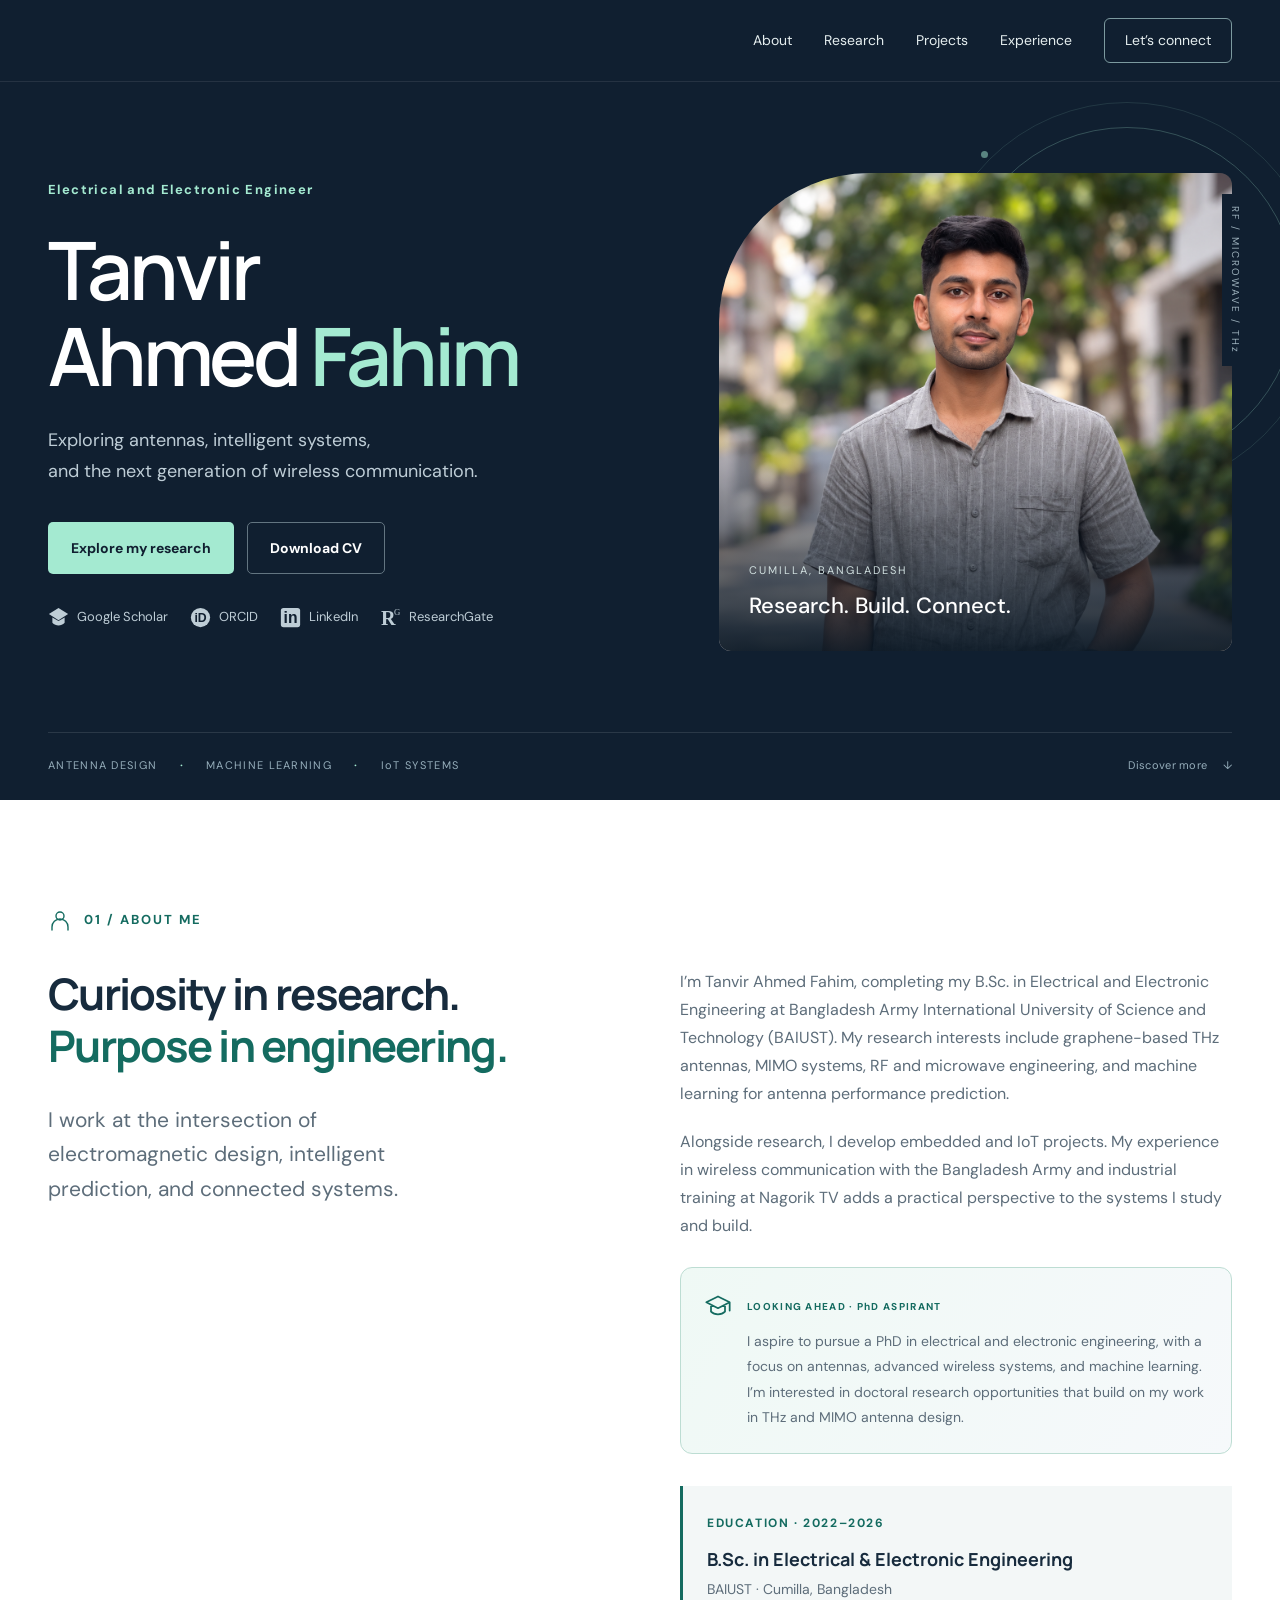
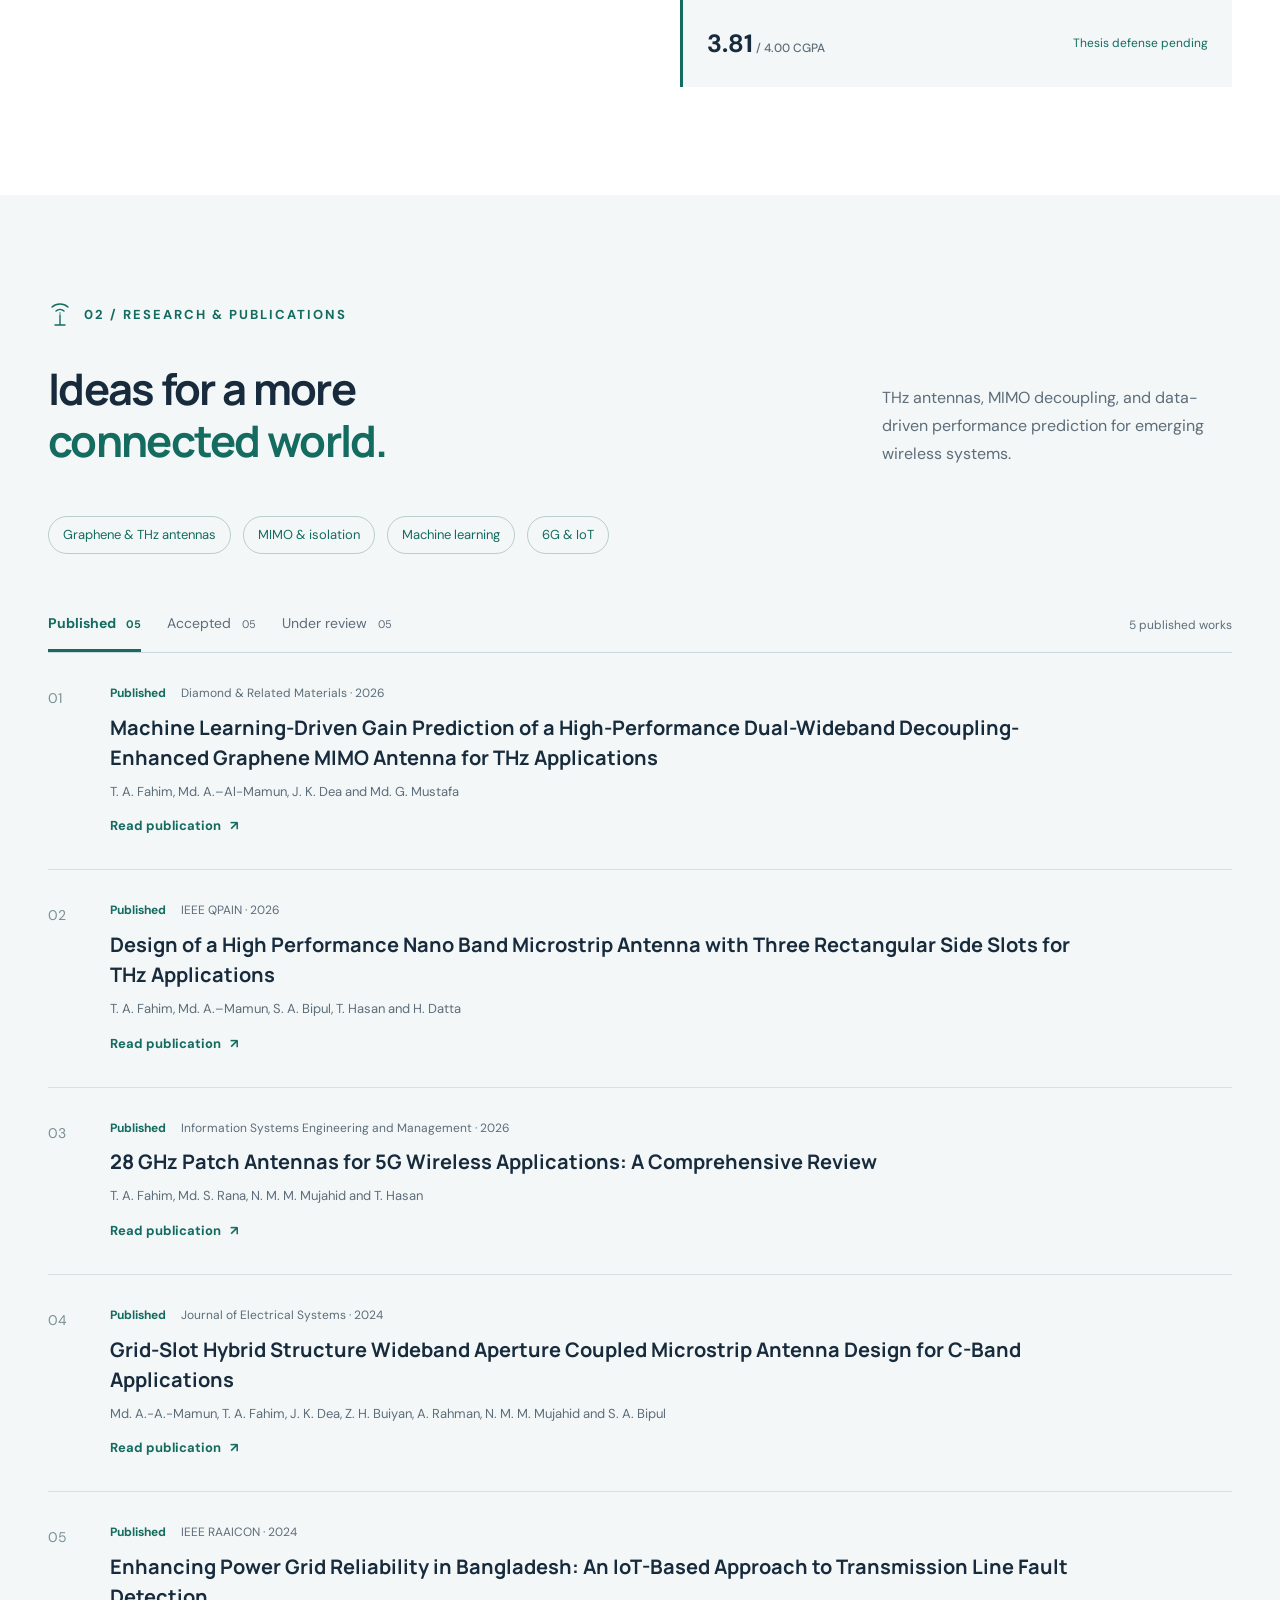
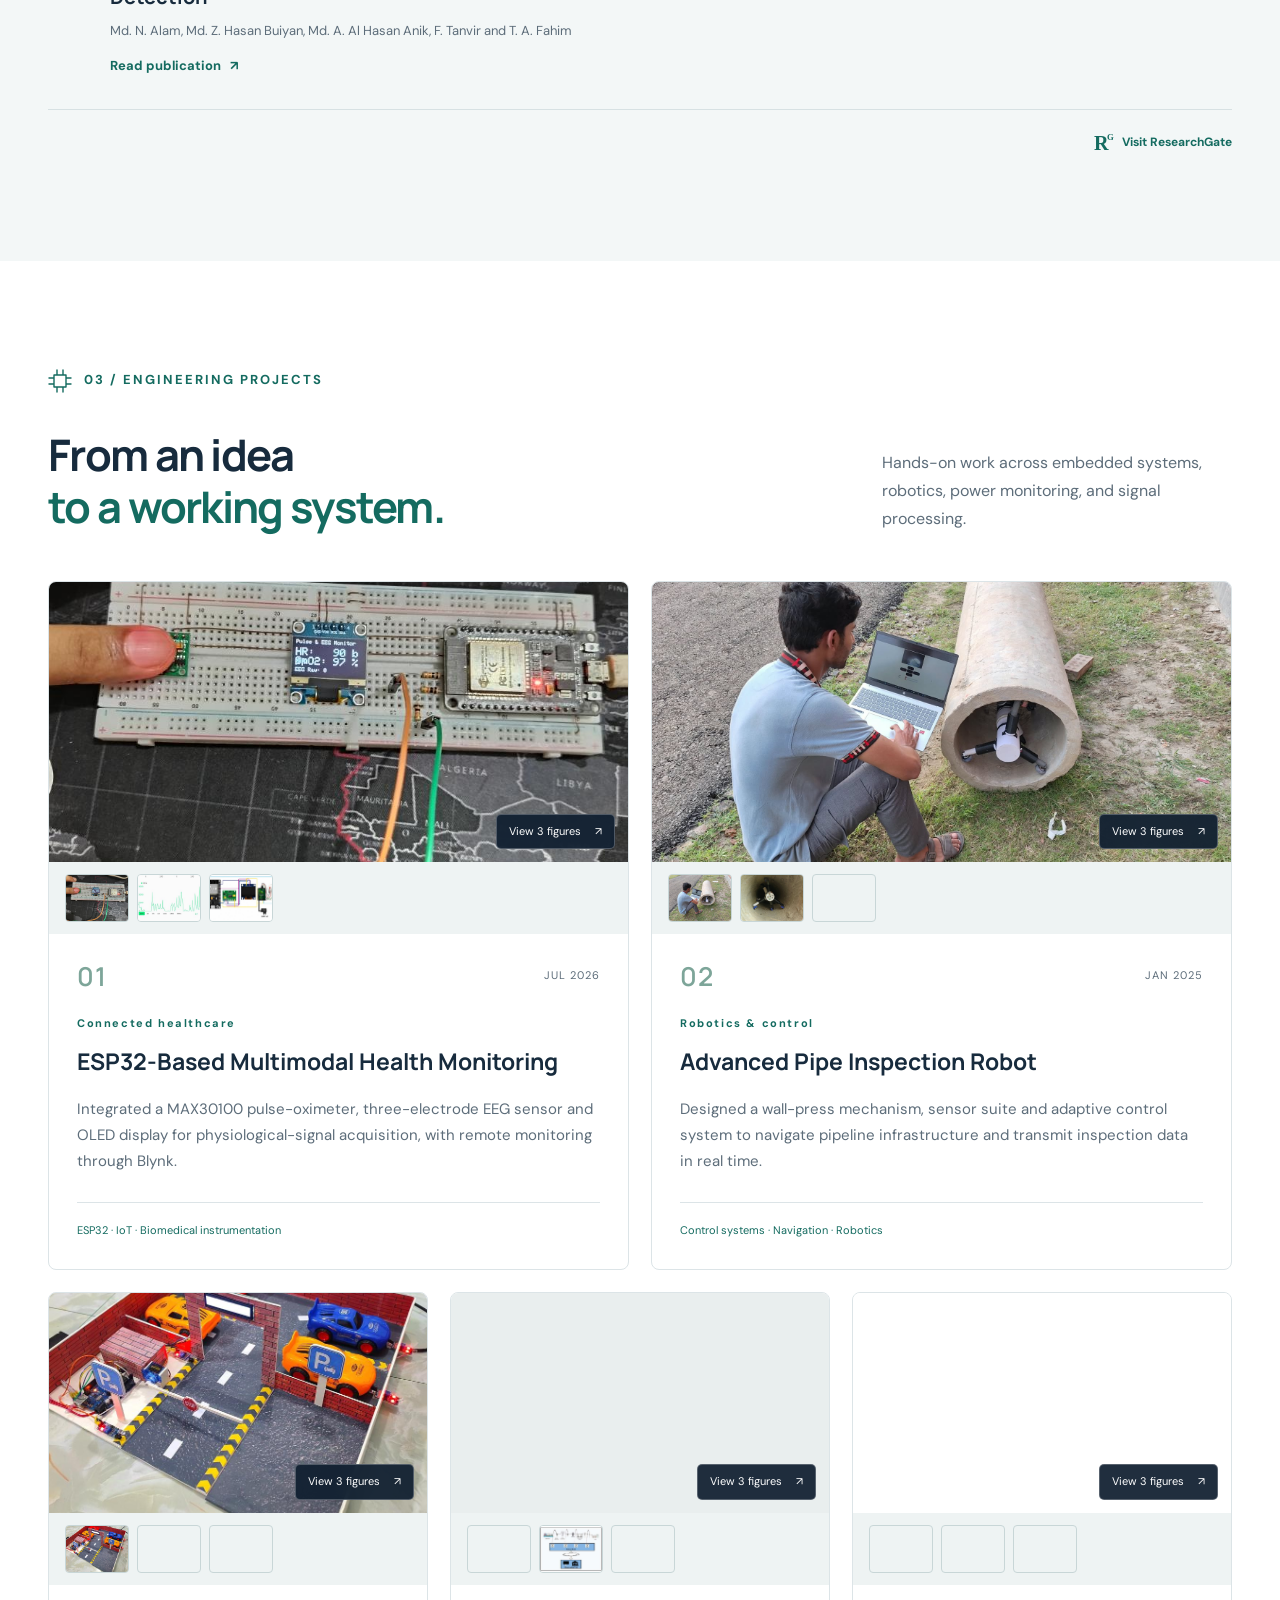
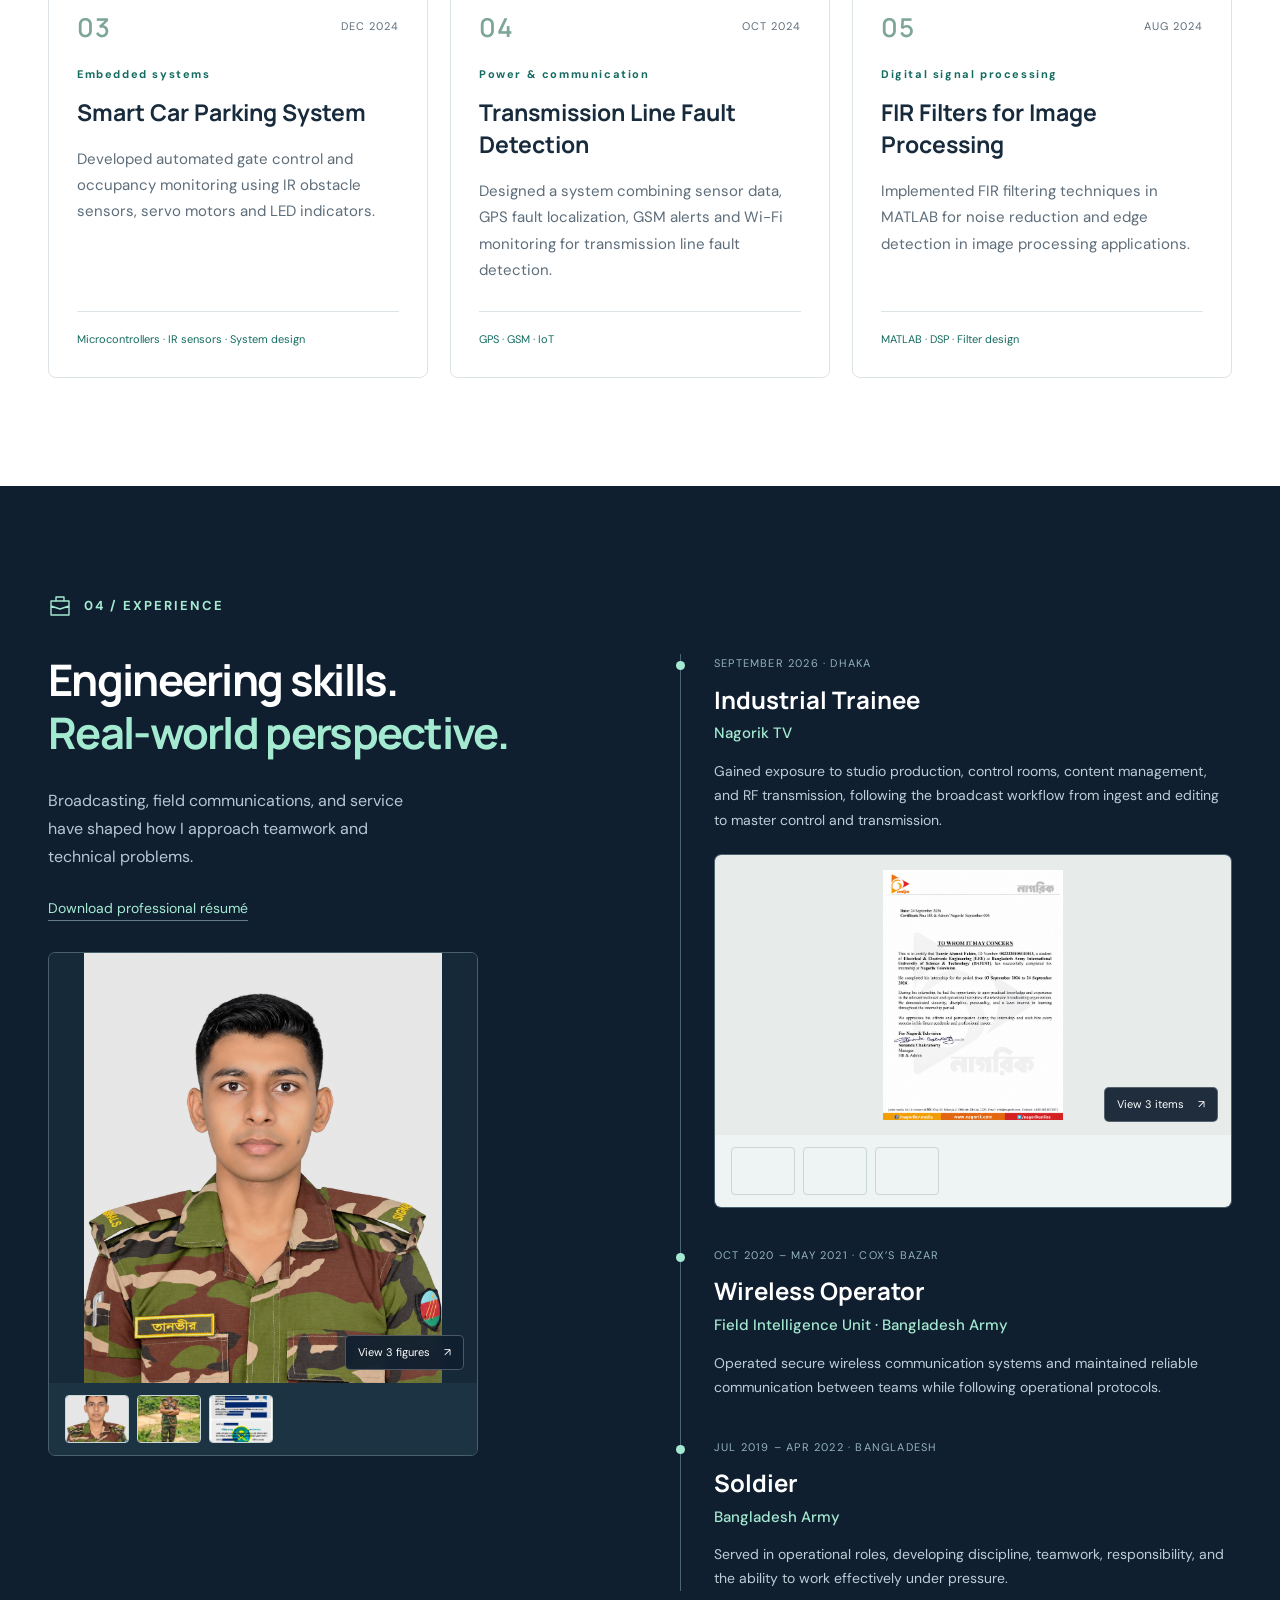
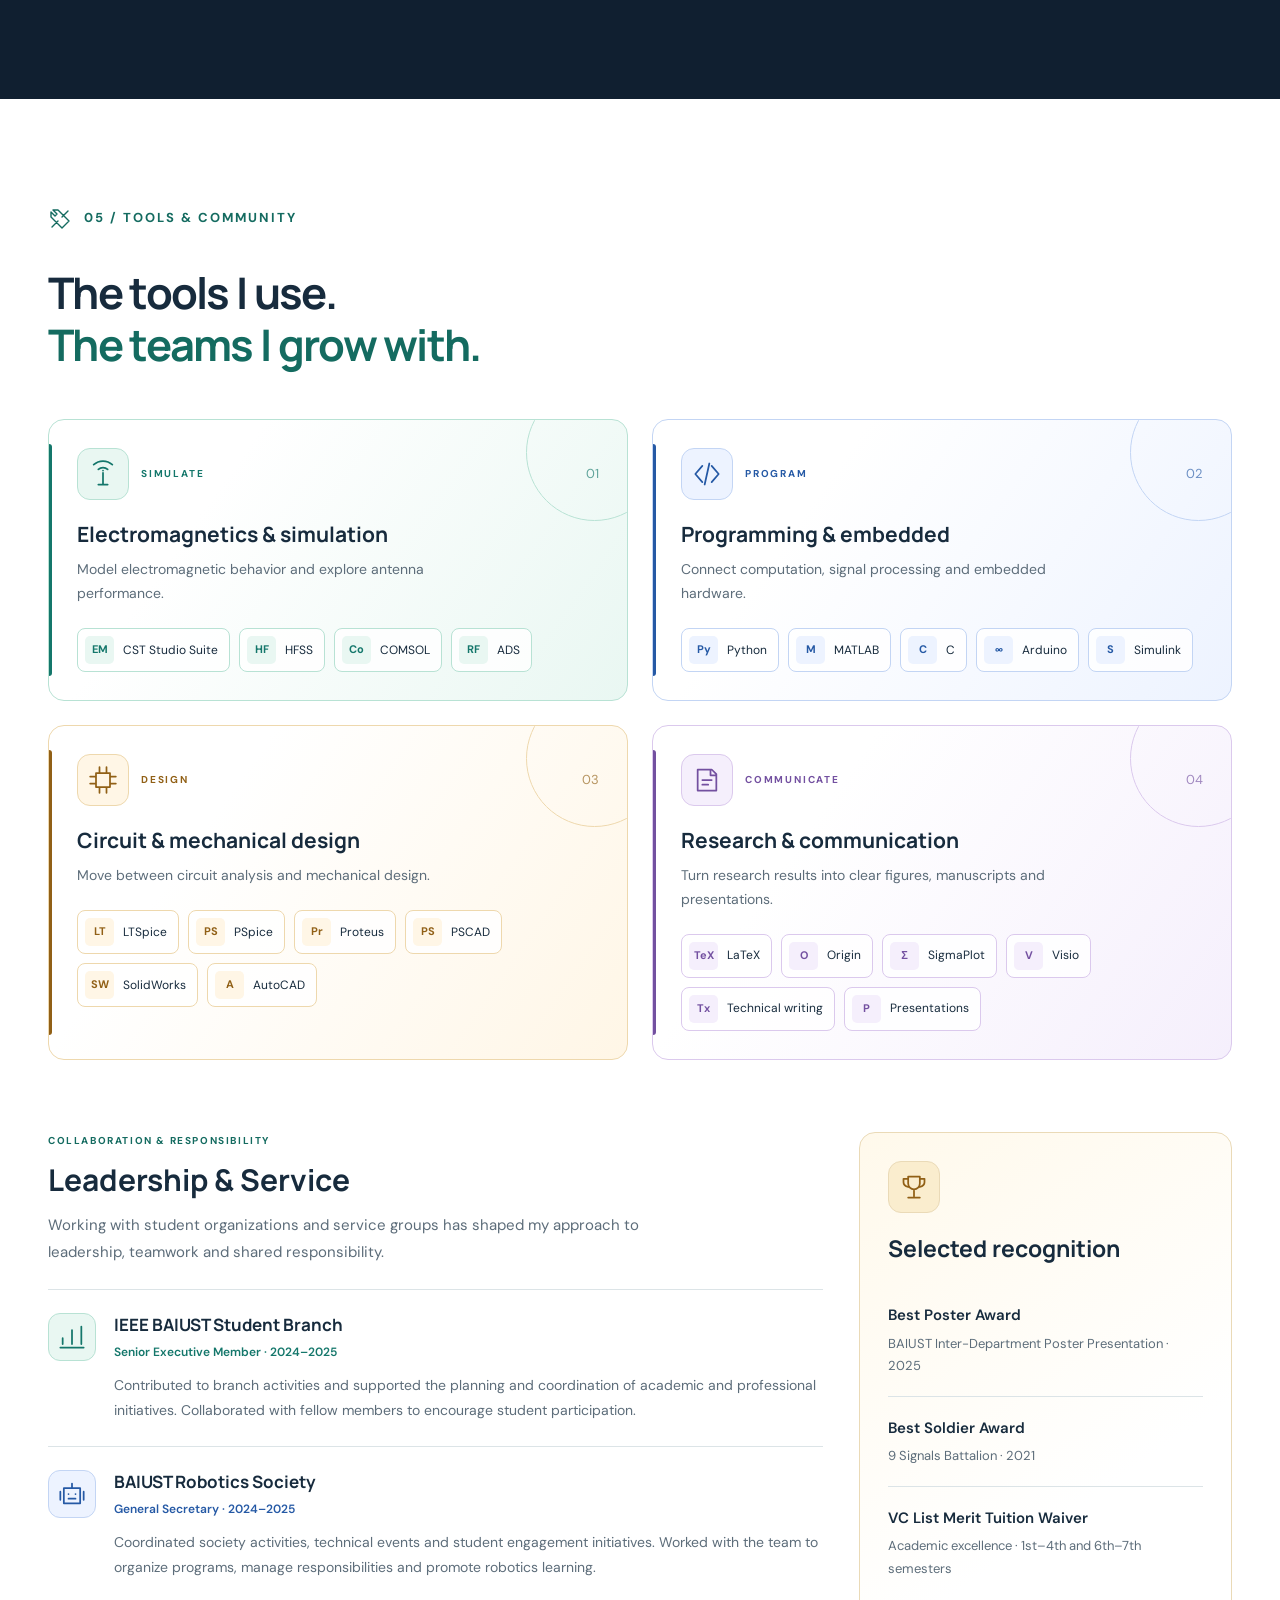
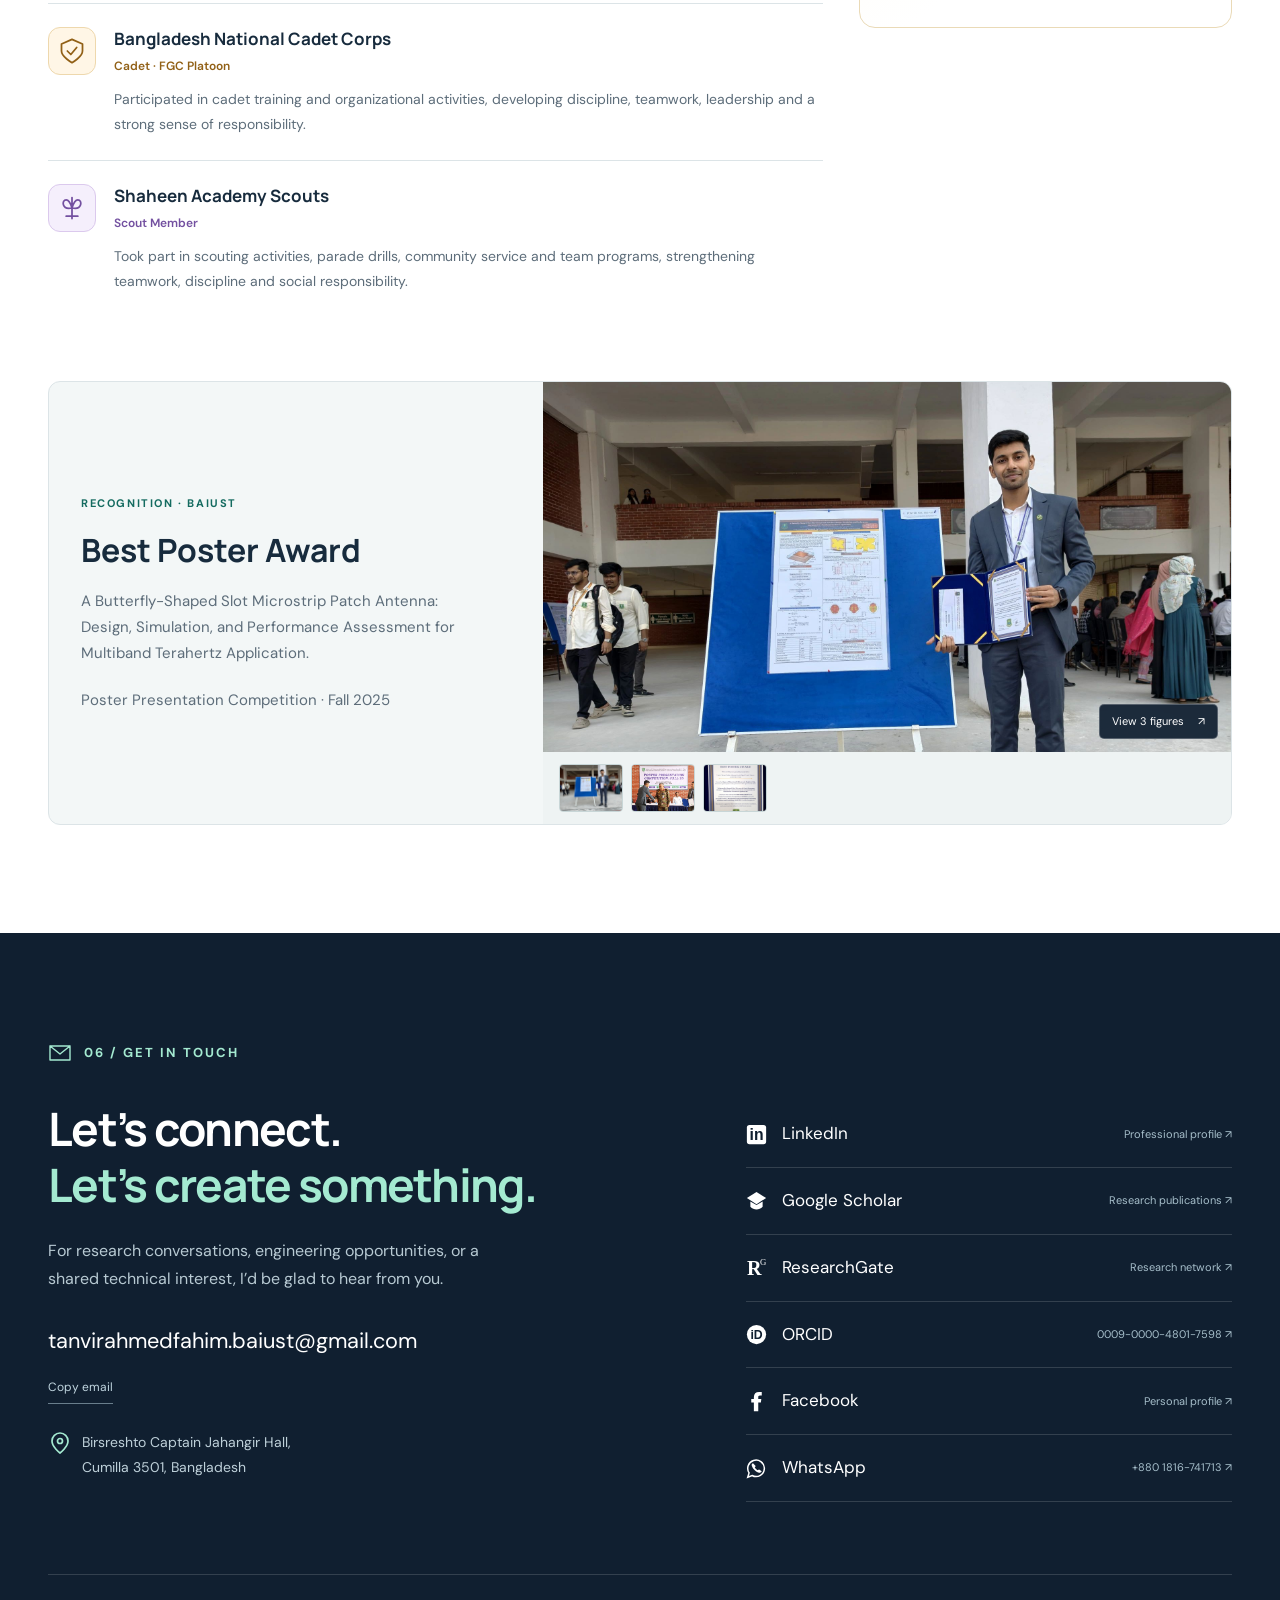
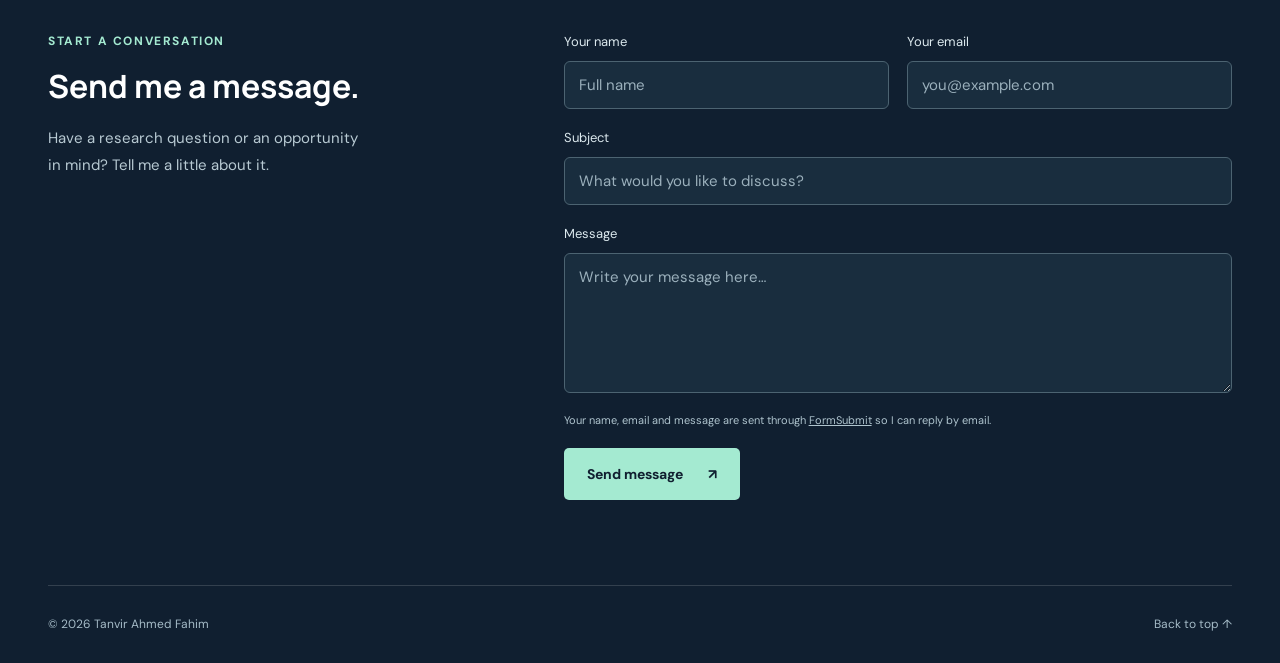
==== commit cb168dd8: "index.html" ====
--- a/index.html
+++ b/index.html
@@ -1,11 +1,167 @@
 <!doctype html>
-<html lang="en"><head><meta charset="utf-8"><meta name="viewport" content="width=device-width,initial-scale=1"><meta name="theme-color" content="#101f30"><title>Tanvir Ahmed Fahim | EEE &amp; Antenna Research</title><meta name="description" content="Tanvir Ahmed Fahim’s portfolio: THz and MIMO antenna research, machine learning, IoT projects, and electrical and electronic engineering."><meta property="og:title" content="Tanvir Ahmed Fahim | Research &amp; Engineering"><meta property="og:description" content="Exploring antennas, intelligent systems, and the next generation of wireless communication."><meta property="og:type" content="website"><meta property="og:image" content="https://fahim131013.github.io/portrait.png"><link rel="icon" href="favicon.svg" type="image/svg+xml"><link rel="stylesheet" href="portfolio-v4.css"><script src="portfolio-v4.js" defer></script><noscript><style>.paper[hidden]{display:grid}.filters,.publication-count,.menu-toggle,.copy-email{display:none}@media(max-width:760px){nav{display:flex;position:static;flex-direction:row;flex-wrap:wrap;width:auto;padding:8px;gap:12px;font-size:12px}.header{height:auto}.nav-wrap{flex-wrap:wrap}}</style></noscript></head>
-<body><a class="skip-link" href="#main">Skip to content</a><div class="scroll-progress" aria-hidden="true"></div>
+<html lang="en">
+<head>
+<meta charset="utf-8">
+<meta name="viewport" content="width=device-width,initial-scale=1">
+<meta name="theme-color" content="#101f30">
+<title>Tanvir Ahmed Fahim | EEE &amp; Antenna Research</title>
+<meta name="description" content="Tanvir Ahmed Fahim’s portfolio: THz and MIMO antenna research, machine learning, IoT projects, and electrical and electronic engineering.">
+<meta property="og:title" content="Tanvir Ahmed Fahim | Research &amp; Engineering">
+<meta property="og:description" content="Exploring antennas, intelligent systems, and the next generation of wireless communication.">
+<meta property="og:type" content="website">
+<meta property="og:image" content="https://fahim131013.github.io/portrait.png">
+<link rel="icon" href="favicon.svg" type="image/svg+xml">
+<link rel="stylesheet" href="portfolio-v4.css">
+<style id="nagorik-gallery-thumbnails">
+.document-gallery.nagorik-gallery .gallery-thumbs {
+    display: flex;
+}
+</style>
+<script src="portfolio-v4.js" defer></script>
+<noscript><style>.paper[hidden]{display:grid}.filters,.publication-count,.menu-toggle,.copy-email{display:none}@media(max-width:760px){nav{display:flex;position:static;flex-direction:row;flex-wrap:wrap;width:auto;padding:8px;gap:12px;font-size:12px}.header{height:auto}.nav-wrap{flex-wrap:wrap}}</style></noscript>
+</head>
+<body>
+<a class="skip-link" href="#main">Skip to content</a>
+<div class="scroll-progress" aria-hidden="true"></div>
+
 <header class="header"><div class="nav-wrap"><button class="menu-toggle" aria-expanded="false" aria-controls="navigation">Menu <span aria-hidden="true">☰</span></button><nav id="navigation" aria-label="Main navigation"><a href="#about">About</a><a href="#research">Research</a><a href="#projects">Projects</a><a href="#experience">Experience</a><a class="nav-contact" href="#contact">Let’s connect</a></nav></div></header>
-<main id="main"><section class="hero" id="home"><div class="hero-grid container"><div class="hero-copy"><p class="eyebrow intro">Electrical and Electronic Engineer</p><h1>Tanvir<br>Ahmed <em>Fahim</em></h1><p class="hero-description">Exploring antennas, intelligent systems,<br class="desktop-break"> and the next generation of wireless communication.</p><div class="hero-actions"><a class="button primary" href="#research">Explore my research</a><a class="button secondary" href="Tanvir-Ahmed-Fahim-CV.pdf" download>Download CV</a></div><div class="hero-links"><a href="https://scholar.google.com/citations?user=vqHgvY0AAAAJ&amp;hl=en" target="_blank" rel="noopener noreferrer"><svg class="social-icon" viewbox="0 0 24 24" fill="currentColor" aria-hidden="true" width="21" height="21" style="width:21px;height:21px;max-width:21px;flex-shrink:0"><path d="M1 8 12 1l11 7-11 7z"></path><path d="M5 12v6c4 4 10 4 14 0v-6l-7 4z"></path></svg>Google Scholar</a><a href="https://orcid.org/0009-0000-4801-7598" target="_blank" rel="noopener noreferrer"><svg class="social-icon" viewbox="0 0 24 24" fill="currentColor" aria-hidden="true" width="21" height="21" style="width:21px;height:21px;max-width:21px;flex-shrink:0"><circle cx="12" cy="12" r="11"></circle><text x="5" y="17" fill="var(--navy)" font-size="14" font-family="Arial" font-weight="bold">iD</text></svg>ORCID</a><a href="https://www.linkedin.com/in/tanvir-ahmed-fahim" target="_blank" rel="noopener noreferrer"><svg class="social-icon" viewbox="0 0 24 24" fill="currentColor" aria-hidden="true" width="21" height="21" style="width:21px;height:21px;max-width:21px;flex-shrink:0"><rect x="1" y="1" width="22" height="22" rx="3"></rect><text x="4" y="18" fill="var(--navy)" font-family="Arial" font-weight="bold" font-size="18">in</text></svg>LinkedIn</a><a href="https://www.researchgate.net/profile/Tanvir-Ahmed-Fahim" target="_blank" rel="noopener noreferrer"><svg class="social-icon" viewbox="0 0 24 24" fill="currentColor" aria-hidden="true" width="21" height="21" style="width:21px;height:21px;max-width:21px;flex-shrink:0"><text x="1" y="20" font-family="Georgia" font-size="23" font-weight="bold">R</text><text x="16" y="9" font-family="Georgia" font-size="10">G</text></svg>ResearchGate</a></div></div><div class="portrait-wrap"><div class="portrait-frame"><img src="portrait.png" width="1254" height="1254" alt="Portrait of Tanvir Ahmed Fahim" fetchpriority="high"><div class="portrait-caption"><span>CUMILLA, BANGLADESH</span><strong>Research. Build. Connect.</strong></div></div><div class="orbit orbit-one" aria-hidden="true"></div><div class="orbit orbit-two" aria-hidden="true"></div><div class="portrait-label">RF / MICROWAVE / THz</div></div></div><div class="hero-bottom container"><span>ANTENNA DESIGN <b>·</b> MACHINE LEARNING <b>·</b> IoT SYSTEMS</span><a href="#about">Discover more <span aria-hidden="true">↓</span></a></div></section>
+
+<main id="main">
+<section class="hero" id="home"><div class="hero-grid container"><div class="hero-copy"><p class="eyebrow intro">Electrical and Electronic Engineer</p><h1>Tanvir<br>Ahmed <em>Fahim</em></h1><p class="hero-description">Exploring antennas, intelligent systems,<br class="desktop-break"> and the next generation of wireless communication.</p><div class="hero-actions"><a class="button primary" href="#research">Explore my research</a><a class="button secondary" href="Tanvir-Ahmed-Fahim-CV.pdf" download>Download CV</a></div><div class="hero-links"><a href="https://scholar.google.com/citations?user=vqHgvY0AAAAJ&amp;hl=en" target="_blank" rel="noopener noreferrer"><svg class="social-icon" viewbox="0 0 24 24" fill="currentColor" aria-hidden="true" width="21" height="21" style="width:21px;height:21px;max-width:21px;flex-shrink:0"><path d="M1 8 12 1l11 7-11 7z"></path><path d="M5 12v6c4 4 10 4 14 0v-6l-7 4z"></path></svg>Google Scholar</a><a href="https://orcid.org/0009-0000-4801-7598" target="_blank" rel="noopener noreferrer"><svg class="social-icon" viewbox="0 0 24 24" fill="currentColor" aria-hidden="true" width="21" height="21" style="width:21px;height:21px;max-width:21px;flex-shrink:0"><circle cx="12" cy="12" r="11"></circle><text x="5" y="17" fill="var(--navy)" font-size="14" font-family="Arial" font-weight="bold">iD</text></svg>ORCID</a><a href="https://www.linkedin.com/in/tanvir-ahmed-fahim" target="_blank" rel="noopener noreferrer"><svg class="social-icon" viewbox="0 0 24 24" fill="currentColor" aria-hidden="true" width="21" height="21" style="width:21px;height:21px;max-width:21px;flex-shrink:0"><rect x="1" y="1" width="22" height="22" rx="3"></rect><text x="4" y="18" fill="var(--navy)" font-family="Arial" font-weight="bold" font-size="18">in</text></svg>LinkedIn</a><a href="https://www.researchgate.net/profile/Tanvir-Ahmed-Fahim" target="_blank" rel="noopener noreferrer"><svg class="social-icon" viewbox="0 0 24 24" fill="currentColor" aria-hidden="true" width="21" height="21" style="width:21px;height:21px;max-width:21px;flex-shrink:0"><text x="1" y="20" font-family="Georgia" font-size="23" font-weight="bold">R</text><text x="16" y="9" font-family="Georgia" font-size="10">G</text></svg>ResearchGate</a></div></div><div class="portrait-wrap"><div class="portrait-frame"><img src="portrait.png" width="1254" height="1254" alt="Portrait of Tanvir Ahmed Fahim" fetchpriority="high"><div class="portrait-caption"><span>CUMILLA, BANGLADESH</span><strong>Research. Build. Connect.</strong></div></div><div class="orbit orbit-one" aria-hidden="true"></div><div class="orbit orbit-two" aria-hidden="true"></div><div class="portrait-label">RF / MICROWAVE / THz</div></div></div><div class="hero-bottom container"><span>ANTENNA DESIGN <b>·</b> MACHINE LEARNING <b>·</b> IoT SYSTEMS</span><a href="#about">Discover more <span aria-hidden="true">↓</span></a></div></section>
+
 <section class="about section container" id="about"><div class="section-label reveal"><svg class="section-icon" viewbox="0 0 24 24" fill="none" stroke="currentColor" stroke-width="1.4" stroke-linecap="round" stroke-linejoin="round" aria-hidden="true" width="24" height="24" style="width:24px;height:24px;max-width:24px;flex-shrink:0"><path d="M12 12a4 4 0 1 0 0-8 4 4 0 0 0 0 8M4 22v-3a8 8 0 0 1 16 0v3"></path></svg>01 / ABOUT ME</div><div class="about-grid"><div class="reveal"><h2>Curiosity in research.<br><em>Purpose in engineering.</em></h2><p class="large-text">I work at the intersection of electromagnetic design, intelligent prediction, and connected systems.</p></div><div class="about-copy reveal"><p>I’m Tanvir Ahmed Fahim, completing my B.Sc. in Electrical and Electronic Engineering at Bangladesh Army International University of Science and Technology (BAIUST). My research interests include graphene-based THz antennas, MIMO systems, RF and microwave engineering, and machine learning for antenna performance prediction.</p><p>Alongside research, I develop embedded and IoT projects. My experience in wireless communication with the Bangladesh Army and industrial training at Nagorik TV adds a practical perspective to the systems I study and build.</p><div class="phd-goal"><span class="phd-icon"><svg width="28" height="28" viewbox="0 0 24 24" fill="none" stroke="currentColor" stroke-width="1.5" stroke-linecap="round" stroke-linejoin="round" aria-hidden="true" style="width:28px;height:28px;flex-shrink:0"><path d="M2 8l10-5 10 5-10 5zM6 10v6c3 3 9 3 12 0v-6M22 8v7"></path></svg></span><div><span class="eyebrow">LOOKING AHEAD · PhD ASPIRANT</span><p>I aspire to pursue a PhD in electrical and electronic engineering, with a focus on antennas, advanced wireless systems, and machine learning. I’m interested in doctoral research opportunities that build on my work in THz and MIMO antenna design.</p></div></div><div class="education"><span class="eyebrow">EDUCATION · 2022–2026</span><h3>B.Sc. in Electrical &amp; Electronic Engineering</h3><p>BAIUST · Cumilla, Bangladesh</p><div class="education-bottom"><strong>3.81<span> / 4.00 CGPA</span></strong><span class="status-note">Thesis defense pending</span></div></div></div></div></section>
+
 <section class="research section" id="research"><div class="container"><div class="section-label reveal"><svg class="section-icon" viewbox="0 0 24 24" fill="none" stroke="currentColor" stroke-width="1.4" stroke-linecap="round" stroke-linejoin="round" aria-hidden="true" width="24" height="24" style="width:24px;height:24px;max-width:24px;flex-shrink:0"><path d="M12 22V12m-5 10h10M8 8a6 6 0 0 1 8 0M4 4a12 12 0 0 1 16 0M12 10h.01"></path></svg>02 / RESEARCH &amp; PUBLICATIONS</div><div class="section-heading reveal"><h2>Ideas for a more<br><em>connected world.</em></h2><p>THz antennas, MIMO decoupling, and data-driven performance prediction for emerging wireless systems.</p></div><div class="research-topics reveal"><span>Graphene &amp; THz antennas</span><span>MIMO &amp; isolation</span><span>Machine learning</span><span>6G &amp; IoT</span></div><div class="publication-bar"><div class="filters" aria-label="Filter publications"><button class="active" data-filter="Published" aria-pressed="true">Published <span>05</span></button><button data-filter="Accepted" aria-pressed="false">Accepted <span>05</span></button><button data-filter="Under review" aria-pressed="false">Under review <span>05</span></button></div><span id="publication-count" class="publication-count" aria-live="polite">5 published works</span></div><div class="paper-list"><article class="paper" data-status="Published"><div class="paper-number">01</div><div><div class="paper-meta"><span class="badge">Published</span> Diamond &amp; Related Materials · 2026</div><h3>Machine Learning-Driven Gain Prediction of a High-Performance Dual-Wideband Decoupling-Enhanced Graphene MIMO Antenna for THz Applications</h3><p class="authors">T. A. Fahim, Md. A.–Al-Mamun, J. K. Dea and Md. G. Mustafa</p><a class="paper-link" href="https://doi.org/10.1016/j.diamond.2026.114121" target="_blank" rel="noopener noreferrer">Read publication <span aria-hidden="true">↗</span></a></div></article><article class="paper" data-status="Published"><div class="paper-number">02</div><div><div class="paper-meta"><span class="badge">Published</span> IEEE QPAIN · 2026</div><h3>Design of a High Performance Nano Band Microstrip Antenna with Three Rectangular Side Slots for THz Applications</h3><p class="authors">T. A. Fahim, Md. A.–Mamun, S. A. Bipul, T. Hasan and H. Datta</p><a class="paper-link" href="https://doi.org/10.1109/QPAIN69676.2026.11545910" target="_blank" rel="noopener noreferrer">Read publication <span aria-hidden="true">↗</span></a></div></article><article class="paper" data-status="Published"><div class="paper-number">03</div><div><div class="paper-meta"><span class="badge">Published</span> Information Systems Engineering and Management · 2026</div><h3>28 GHz Patch Antennas for 5G Wireless Applications: A Comprehensive Review</h3><p class="authors">T. A. Fahim, Md. S. Rana, N. M. M. Mujahid and T. Hasan</p><a class="paper-link" href="https://doi.org/10.1007/978-3-032-19196-0_16" target="_blank" rel="noopener noreferrer">Read publication <span aria-hidden="true">↗</span></a></div></article><article class="paper" data-status="Published"><div class="paper-number">04</div><div><div class="paper-meta"><span class="badge">Published</span> Journal of Electrical Systems · 2024</div><h3>Grid-Slot Hybrid Structure Wideband Aperture Coupled Microstrip Antenna Design for C-Band Applications</h3><p class="authors">Md. A.-A.-Mamun, T. A. Fahim, J. K. Dea, Z. H. Buiyan, A. Rahman, N. M. M. Mujahid and S. A. Bipul</p><a class="paper-link" href="https://journal.esrgroups.org/jes/article/view/7502" target="_blank" rel="noopener noreferrer">Read publication <span aria-hidden="true">↗</span></a></div></article><article class="paper" data-status="Published"><div class="paper-number">05</div><div><div class="paper-meta"><span class="badge">Published</span> IEEE RAAICON · 2024</div><h3>Enhancing Power Grid Reliability in Bangladesh: An IoT-Based Approach to Transmission Line Fault Detection</h3><p class="authors">Md. N. Alam, Md. Z. Hasan Buiyan, Md. A. Al Hasan Anik, F. Tanvir and T. A. Fahim</p><a class="paper-link" href="https://doi.org/10.1109/RAAICON64172.2024.10928383" target="_blank" rel="noopener noreferrer">Read publication <span aria-hidden="true">↗</span></a></div></article><article class="paper" data-status="Accepted" hidden><div class="paper-number">06</div><div><div class="paper-meta"><span class="badge">Accepted</span> ICTIS 2026 · 2026</div><h3>Design of a Compact Modified Inset-Fed Circular and Inverted U-Shaped Patch Antenna for Terahertz Applications</h3><p class="authors">T. A. Fahim, Md. S. Rana, S. A. Bipul, T. Hasan, N. M. M. Mujahid and H. Datta</p><span class="pending">Accepted for publication</span></div></article><article class="paper" data-status="Accepted" hidden><div class="paper-number">07</div><div><div class="paper-meta"><span class="badge">Accepted</span> Engineering, Technology &amp; Applied Science Research</div><h3>Compact THz MIMO Antenna with Multi-Resonance and Low Mutual Coupling for High-Speed Communication</h3><p class="authors">Md. A. Haque, T. A. Fahim, M. H. Riad, J.–J. Tiang and N. S. S. Singh</p><span class="pending">Accepted for publication</span></div></article><article class="paper" data-status="Accepted" hidden><div class="paper-number">08</div><div><div class="paper-meta"><span class="badge">Accepted</span> Engineering, Technology &amp; Applied Science Research</div><h3>High-Performance Dual-Band Graphene-Based THz MIMO Antenna with Excellent Diversity Characteristics for 6G Wireless Systems</h3><p class="authors">Md. A. Haque, T. A. Fahim, M. H. Riad, Md. S. Mahmud, J.–J. Tiang and N. S. S. Singh</p><span class="pending">Accepted for publication</span></div></article><article class="paper" data-status="Accepted" hidden><div class="paper-number">09</div><div><div class="paper-meta"><span class="badge">Accepted</span> IEEE International Conference on Microwave, Antennas, RF and Sensors · 2026</div><h3>A Dual-Band High-Gain Multiresonance Graphene Based THz Antenna for Future 6G Applications</h3><p class="authors">T. A. Fahim, Md. A.–Al-Mamun, J. K. Dea and N. J. Sumaiya</p><span class="pending">Accepted for publication</span></div></article><article class="paper" data-status="Accepted" hidden><div class="paper-number">10</div><div><div class="paper-meta"><span class="badge">Accepted</span> iCACCESS 2026 · 2026</div><h3>Isolation-Wall Integrated Graphene THz MIMO Antenna with Wideband and High-Diversity Performance for 6G Applications</h3><p class="authors">T. A. Fahim, Md. A.–Al-Mamun, Md. G. Mustafa and Md. A. Haque</p><span class="pending">Accepted for publication</span></div></article><article class="paper" data-status="Under review" hidden><div class="paper-number">11</div><div><div class="paper-meta"><span class="badge">Under review</span> Discover Internet of Things</div><h3>Design and Performance Analysis of a PBG Substrate MIMO Antenna with RLC Validation for 6G and IoT Applications</h3><p class="authors">T. A. Fahim, M. H. Riad, J.–J. Tiang, N. S. S. Singh and Md. A. Haque</p><span class="pending">Manuscript under peer review</span></div></article><article class="paper" data-status="Under review" hidden><div class="paper-number">12</div><div><div class="paper-meta"><span class="badge">Under review</span> Scientific Reports</div><h3>A Clustered Circular-Slot Graphene THz MIMO Antenna with RLC-Validated Hybrid Learning for UAV-Enabled 6G Smart City</h3><p class="authors">T. A. Fahim, M. H. Riad, J.–J. Tiang, N. S. S. Singh and Md. A. Haque</p><span class="pending">Manuscript under peer review</span></div></article><article class="paper" data-status="Under review" hidden><div class="paper-number">13</div><div><div class="paper-meta"><span class="badge">Under review</span> Engineering Reports</div><h3>ML/DL Assisted Design of a Flower-Shaped Two-Port Antenna for 6G IoT Applications with ECM Validation</h3><p class="authors">Md. A. Haque, T. A. Fahim, M. H. Riad, J.–J. Tiang, N. S. S. Singh, Md. M. Islam, M. R. Rashel and M. Tlemcani</p><span class="pending">Manuscript under peer review</span></div></article><article class="paper" data-status="Under review" hidden><div class="paper-number">14</div><div><div class="paper-meta"><span class="badge">Under review</span> Scientific Reports</div><h3>Compact Multiresonant Graphene-Based THz Antenna with RLC Circuit Validation and ML-Assisted Efficiency Prediction for Advanced Wireless Applications</h3><p class="authors">T. A. Fahim, Md. A.–Al-Mamun, J. K. Dea and Md. G. Mustafa</p><span class="pending">Manuscript under peer review</span></div></article><article class="paper" data-status="Under review" hidden><div class="paper-number">15</div><div><div class="paper-meta"><span class="badge">Under review</span> SN Computer Science</div><h3>Design and Multi-Level Validation of a Penta-Slot Graphene THz MIMO Antenna Using RLC Circuit Modeling and Hybrid Machine Learning</h3><p class="authors">Md. A. Haque, T. A. Fahim, M. H. Riad, J.–J. Tiang and N. S. S. Singh</p><span class="pending">Manuscript under peer review</span></div></article></div><div class="research-footer"><a href="https://www.researchgate.net/profile/Tanvir-Ahmed-Fahim" target="_blank" rel="noopener noreferrer"><svg class="social-icon" viewbox="0 0 24 24" fill="currentColor" aria-hidden="true" width="21" height="21" style="width:21px;height:21px;max-width:21px;flex-shrink:0"><text x="1" y="20" font-family="Georgia" font-size="23" font-weight="bold">R</text><text x="16" y="9" font-family="Georgia" font-size="10">G</text></svg>Visit ResearchGate</a></div></div></section>
+
 <section class="section container" id="projects"><div class="section-label reveal"><svg class="section-icon" viewbox="0 0 24 24" fill="none" stroke="currentColor" stroke-width="1.4" stroke-linecap="round" stroke-linejoin="round" aria-hidden="true" width="24" height="24" style="width:24px;height:24px;max-width:24px;flex-shrink:0"><path d="M6 6h12v12H6zM9 1v5m6-5v5M9 18v5m6-5v5M1 9h5m-5 6h5m12-6h5m-5 6h5"></path></svg>03 / ENGINEERING PROJECTS</div><div class="section-heading reveal"><h2>From an idea<br><em>to a working system.</em></h2><p>Hands-on work across embedded systems, robotics, power monitoring, and signal processing.</p></div><div class="projects-grid"><article class="project reveal"><div class="gallery project-gallery "><a class="gallery-cover" href="health-prototype.jpeg" data-gallery="health" data-index="0" aria-label="Open ESP32 health-monitoring prototype"><img src="health-prototype.jpeg" alt="ESP32 health-monitoring prototype" loading="lazy" decoding="async"><span class="gallery-open">View 3 figures <span aria-hidden="true">↗</span></span></a><div class="gallery-thumbs"><a href="health-prototype.jpeg" data-gallery="health" data-index="0" aria-label="Open ESP32 health-monitoring prototype"><img src="health-prototype.jpeg" alt="ESP32 health-monitoring prototype" loading="lazy" decoding="async"></a><a href="health-dashboard.jpeg" data-gallery="health" data-index="1" aria-label="Open Blynk EEG and SpO₂ monitoring dashboard"><img src="health-dashboard.jpeg" alt="Blynk EEG and SpO₂ monitoring dashboard" loading="lazy" decoding="async"></a><a href="health-wiring.jpeg" data-gallery="health" data-index="2" aria-label="Open ESP32, MAX30100, EEG sensor and OLED wiring"><img src="health-wiring.jpeg" alt="ESP32, MAX30100, EEG sensor and OLED wiring" loading="lazy" decoding="async"></a></div></div><div class="project-top"><span>01</span><span>JUL 2026</span></div><p class="eyebrow">Connected healthcare</p><h3>ESP32-Based Multimodal Health Monitoring</h3><p>Integrated a MAX30100 pulse-oximeter, three-electrode EEG sensor and OLED display for physiological-signal acquisition, with remote monitoring through Blynk.</p><div class="project-tags">ESP32 · IoT · Biomedical instrumentation</div></article><article class="project reveal"><div class="gallery project-gallery "><a class="gallery-cover" href="robot-field-test.jpeg" data-gallery="robot" data-index="0" aria-label="Open Pipe inspection robot — field testing"><img src="robot-field-test.jpeg" alt="Pipe inspection robot — field testing" loading="lazy" decoding="async"><span class="gallery-open">View 3 figures <span aria-hidden="true">↗</span></span></a><div class="gallery-thumbs"><a href="robot-field-test.jpeg" data-gallery="robot" data-index="0" aria-label="Open Pipe inspection robot — field testing"><img src="robot-field-test.jpeg" alt="Pipe inspection robot — field testing" loading="lazy" decoding="async"></a><a href="robot-in-pipe.jpeg" data-gallery="robot" data-index="1" aria-label="Open Wall-press robot inside a pipeline"><img src="robot-in-pipe.jpeg" alt="Wall-press robot inside a pipeline" loading="lazy" decoding="async"></a><a href="robot-components.jpeg" data-gallery="robot" data-index="2" aria-label="Open Robot components and sensor layout"><img src="robot-components.jpeg" alt="Robot components and sensor layout" loading="lazy" decoding="async"></a></div></div><div class="project-top"><span>02</span><span>JAN 2025</span></div><p class="eyebrow">Robotics &amp; control</p><h3>Advanced Pipe Inspection Robot</h3><p>Designed a wall-press mechanism, sensor suite and adaptive control system to navigate pipeline infrastructure and transmit inspection data in real time.</p><div class="project-tags">Control systems · Navigation · Robotics</div></article><article class="project reveal"><div class="gallery project-gallery "><a class="gallery-cover" href="parking-perspective.jpeg" data-gallery="parking" data-index="0" aria-label="Open Smart car parking — complete prototype"><img src="parking-perspective.jpeg" alt="Smart car parking — complete prototype" loading="lazy" decoding="async"><span class="gallery-open">View 3 figures <span aria-hidden="true">↗</span></span></a><div class="gallery-thumbs"><a href="parking-perspective.jpeg" data-gallery="parking" data-index="0" aria-label="Open Smart car parking — complete prototype"><img src="parking-perspective.jpeg" alt="Smart car parking — complete prototype" loading="lazy" decoding="async"></a><a href="parking-overhead.jpeg" data-gallery="parking" data-index="1" aria-label="Open Parking layout and control electronics"><img src="parking-overhead.jpeg" alt="Parking layout and control electronics" loading="lazy" decoding="async"></a><a href="parking-gate.jpeg" data-gallery="parking" data-index="2" aria-label="Open Automated entrance gate and display"><img src="parking-gate.jpeg" alt="Automated entrance gate and display" loading="lazy" decoding="async"></a></div></div><div class="project-top"><span>03</span><span>DEC 2024</span></div><p class="eyebrow">Embedded systems</p><h3>Smart Car Parking System</h3><p>Developed automated gate control and occupancy monitoring using IR obstacle sensors, servo motors and LED indicators.</p><div class="project-tags">Microcontrollers · IR sensors · System design</div></article><article class="project reveal"><div class="gallery project-gallery "><a class="gallery-cover" href="fault-prototype.png" data-gallery="fault" data-index="0" aria-label="Open Transmission line fault-detection prototype"><img src="fault-prototype.png" alt="Transmission line fault-detection prototype" loading="lazy" decoding="async"><span class="gallery-open">View 3 figures <span aria-hidden="true">↗</span></span></a><div class="gallery-thumbs"><a href="fault-prototype.png" data-gallery="fault" data-index="0" aria-label="Open Transmission line fault-detection prototype"><img src="fault-prototype.png" alt="Transmission line fault-detection prototype" loading="lazy" decoding="async"></a><a href="fault-system.png" data-gallery="fault" data-index="1" aria-label="Open Sensor network and observation system"><img src="fault-system.png" alt="Sensor network and observation system" loading="lazy" decoding="async"></a><a href="fault-block-diagram.png" data-gallery="fault" data-index="2" aria-label="Open Fault-detection system block diagram"><img src="fault-block-diagram.png" alt="Fault-detection system block diagram" loading="lazy" decoding="async"></a></div></div><div class="project-top"><span>04</span><span>OCT 2024</span></div><p class="eyebrow">Power &amp; communication</p><h3>Transmission Line Fault Detection</h3><p>Designed a system combining sensor data, GPS fault localization, GSM alerts and Wi-Fi monitoring for transmission line fault detection.</p><div class="project-tags">GPS · GSM · IoT</div></article><article class="project reveal"><div class="gallery project-gallery diagram-gallery"><a class="gallery-cover" href="fir-brain-results.jpeg" data-gallery="fir" data-index="0" aria-label="Open FIR and Sobel filtering — brain image results"><img src="fir-brain-results.jpeg" alt="FIR and Sobel filtering — brain image results" loading="lazy" decoding="async"><span class="gallery-open">View 3 figures <span aria-hidden="true">↗</span></span></a><div class="gallery-thumbs"><a href="fir-brain-results.jpeg" data-gallery="fir" data-index="0" aria-label="Open FIR and Sobel filtering — brain image results"><img src="fir-brain-results.jpeg" alt="FIR and Sobel filtering — brain image results" loading="lazy" decoding="async"></a><a href="fir-tank-results.jpeg" data-gallery="fir" data-index="1" aria-label="Open FIR and Sobel filtering — tank image results"><img src="fir-tank-results.jpeg" alt="FIR and Sobel filtering — tank image results" loading="lazy" decoding="async"></a><a href="fir-workflow.jpeg" data-gallery="fir" data-index="2" aria-label="Open Noise reduction and edge-detection workflow"><img src="fir-workflow.jpeg" alt="Noise reduction and edge-detection workflow" loading="lazy" decoding="async"></a></div></div><div class="project-top"><span>05</span><span>AUG 2024</span></div><p class="eyebrow">Digital signal processing</p><h3>FIR Filters for Image Processing</h3><p>Implemented FIR filtering techniques in MATLAB for noise reduction and edge detection in image processing applications.</p><div class="project-tags">MATLAB · DSP · Filter design</div></article></div></section>
-<section class="experience section" id="experience"><div class="container"><div class="section-label reveal"><svg class="section-icon" viewbox="0 0 24 24" fill="none" stroke="currentColor" stroke-width="1.4" stroke-linecap="round" stroke-linejoin="round" aria-hidden="true" width="24" height="24" style="width:24px;height:24px;max-width:24px;flex-shrink:0"><path d="M8 7V3h8v4M3 7h18v14H3zM3 12l9 3 9-3"></path></svg>04 / EXPERIENCE</div><div class="experience-grid"><div class="reveal"><h2>Engineering skills.<br><em>Real-world perspective.</em></h2><p class="experience-intro">Broadcasting, field communications, and service have shaped how I approach teamwork and technical problems.</p><a class="text-link" href="Tanvir-Ahmed-Fahim-Resume.pdf" download>Download professional résumé</a><div class="gallery service-gallery"><a class="gallery-cover" href="army-portrait.png" data-gallery="army" data-index="0" aria-label="Open Bangladesh Army service"><img src="army-portrait.png" alt="Bangladesh Army service" loading="lazy" decoding="async"><span class="gallery-open">View 3 figures <span aria-hidden="true">↗</span></span></a><div class="gallery-thumbs"><a href="army-portrait.png" data-gallery="army" data-index="0" aria-label="Open Bangladesh Army service"><img src="army-portrait.png" alt="Bangladesh Army service" loading="lazy" decoding="async"></a><a href="retirement-card-redacted.png" data-gallery="army" data-index="1" aria-label="Open Retirement card · personal identifiers redacted"><img src="retirement-card-redacted.png" alt="Retirement card · personal identifiers redacted" loading="lazy" decoding="async"></a><a href="army-new-photo.png" data-gallery="army" data-index="2" aria-label="Open additional Bangladesh Army service portrait"><img src="army-new-photo.png" alt="Bangladesh Army service portrait in Signals uniform" loading="lazy" decoding="async"></a></div></div></div><div class="timeline"><article class="reveal"><div class="timeline-date">SEPTEMBER 2026 · DHAKA</div><h3>Industrial Trainee</h3><h4>Nagorik TV</h4><p>Gained exposure to studio production, control rooms, content management, and RF transmission, following the broadcast workflow from ingest and editing to master control and transmission.</p><div class="gallery document-gallery"><a class="gallery-cover" href="nagorik-certificate.png" data-gallery="nagorik" data-index="0" aria-label="Open Nagorik TV internship certificate · September 2026"><img src="nagorik-certificate.png" alt="Nagorik TV internship certificate · September 2026" loading="lazy" decoding="async"><span class="gallery-open">View 3 items <span aria-hidden="true">↗</span></span></a><div class="gallery-thumbs"><a href="nagorik-certificate.png" data-gallery="nagorik" data-index="0" aria-label="Open Nagorik TV internship certificate · September 2026"><img src="nagorik-certificate.png" alt="Nagorik TV internship certificate · September 2026" loading="lazy" decoding="async"></a><a href="nagorik-photo-1.png" data-gallery="nagorik" data-index="1" aria-label="Open Nagorik TV rooftop satellite antennas"><img src="nagorik-photo-1.png" alt="Nagorik TV industrial training at rooftop satellite antennas" loading="lazy" decoding="async"></a><a href="nagorik-photo-2.png" data-gallery="nagorik" data-index="2" aria-label="Open additional Nagorik TV industrial training photo"><img src="nagorik-photo-2.png" alt="Nagorik TV industrial training photograph" loading="lazy" decoding="async"></a></div></div></article><article class="reveal"><div class="timeline-date">OCT 2020 – MAY 2021 · COX’S BAZAR</div><h3>Wireless Operator</h3><h4>Field Intelligence Unit · Bangladesh Army</h4><p>Operated secure wireless communication systems and maintained reliable communication between teams while following operational protocols.</p></article><article class="reveal"><div class="timeline-date">JUL 2019 – APR 2022 · BANGLADESH</div><h3>Soldier</h3><h4>Bangladesh Army</h4><p>Served in operational roles, developing discipline, teamwork, responsibility, and the ability to work effectively under pressure.</p></article></div></div></div></section>
+
+<section class="experience section" id="experience">
+  <div class="container">
+    <div class="section-label reveal">
+      <svg class="section-icon" viewbox="0 0 24 24" fill="none" stroke="currentColor" stroke-width="1.4" stroke-linecap="round" stroke-linejoin="round" aria-hidden="true" width="24" height="24" style="width:24px;height:24px;max-width:24px;flex-shrink:0"><path d="M8 7V3h8v4M3 7h18v14H3zM3 12l9 3 9-3"></path></svg>
+      04 / EXPERIENCE
+    </div>
+    <div class="experience-grid">
+      <div class="reveal">
+        <h2>Engineering skills.<br><em>Real-world perspective.</em></h2>
+        <p class="experience-intro">Broadcasting, field communications, and service have shaped how I approach teamwork and technical problems.</p>
+        <a class="text-link" href="Tanvir-Ahmed-Fahim-Resume.pdf" download>Download professional résumé</a>
+
+        <!-- Bangladesh Army Gallery: New Portrait First -->
+        <div class="gallery service-gallery">
+          <a class="gallery-cover" href="army-new-photo.png" data-gallery="army" data-index="0" aria-label="Open Bangladesh Army Signals service portrait">
+            <img src="army-new-photo.png" alt="Bangladesh Army Signals service portrait with white background" loading="lazy" decoding="async">
+            <span class="gallery-open">View 3 figures <span aria-hidden="true">↗</span></span>
+          </a>
+          <div class="gallery-thumbs">
+            <a href="army-new-photo.png" data-gallery="army" data-index="0" aria-label="Open Bangladesh Army Signals service portrait">
+              <img src="army-new-photo.png" alt="Bangladesh Army Signals service portrait" loading="lazy" decoding="async">
+            </a>
+            <a href="army-portrait.png" data-gallery="army" data-index="1" aria-label="Open Bangladesh Army service photo">
+              <img src="army-portrait.png" alt="Bangladesh Army service photo" loading="lazy" decoding="async">
+            </a>
+            <a href="retirement-card-redacted.png" data-gallery="army" data-index="2" aria-label="Open retirement card with personal identifiers redacted">
+              <img src="retirement-card-redacted.png" alt="Retirement card with personal identifiers redacted" loading="lazy" decoding="async">
+            </a>
+          </div>
+        </div>
+      </div>
+
+      <div class="timeline">
+        <article class="reveal">
+          <div class="timeline-date">SEPTEMBER 2026 · DHAKA</div>
+          <h3>Industrial Trainee</h3>
+          <h4>Nagorik TV</h4>
+          <p>Gained exposure to studio production, control rooms, content management, and RF transmission, following the broadcast workflow from ingest and editing to master control and transmission.</p>
+
+          <!-- Nagorik TV Gallery: Certificate + Two New Photos -->
+          <div class="gallery document-gallery nagorik-gallery">
+            <a class="gallery-cover" href="nagorik-certificate.png" data-gallery="nagorik" data-index="0" aria-label="Open Nagorik TV internship certificate · September 2026">
+              <img src="nagorik-certificate.png" alt="Nagorik TV internship certificate · September 2026" loading="lazy" decoding="async">
+              <span class="gallery-open">View 3 items <span aria-hidden="true">↗</span></span>
+            </a>
+            <div class="gallery-thumbs">
+              <a href="nagorik-certificate.png" data-gallery="nagorik" data-index="0" aria-label="Open Nagorik TV internship certificate · September 2026">
+                <img src="nagorik-certificate.png" alt="Nagorik TV internship certificate · September 2026" loading="lazy" decoding="async">
+              </a>
+              <a href="nagorik-photo-1.png" data-gallery="nagorik" data-index="1" aria-label="Open Nagorik TV rooftop satellite antennas">
+                <img src="nagorik-photo-1.png" alt="Nagorik TV industrial training at rooftop satellite antennas" loading="lazy" decoding="async">
+              </a>
+              <a href="nagorik-photo-2.png" data-gallery="nagorik" data-index="2" aria-label="Open additional Nagorik TV industrial training photo">
+                <img src="nagorik-photo-2.png" alt="Nagorik TV industrial training photograph" loading="lazy" decoding="async">
+              </a>
+            </div>
+          </div>
+        </article>
+
+        <article class="reveal">
+          <div class="timeline-date">OCT 2020 – MAY 2021 · COX’S BAZAR</div>
+          <h3>Wireless Operator</h3>
+          <h4>Field Intelligence Unit · Bangladesh Army</h4>
+          <p>Operated secure wireless communication systems and maintained reliable communication between teams while following operational protocols.</p>
+        </article>
+
+        <article class="reveal">
+          <div class="timeline-date">JUL 2019 – APR 2022 · BANGLADESH</div>
+          <h3>Soldier</h3>
+          <h4>Bangladesh Army</h4>
+          <p>Served in operational roles, developing discipline, teamwork, responsibility, and the ability to work effectively under pressure.</p>
+        </article>
+      </div>
+    </div>
+  </div>
+</section>
+
 <section class="section container" id="skills"><div class="section-label reveal"><svg class="section-icon" viewbox="0 0 24 24" fill="none" stroke="currentColor" stroke-width="1.4" stroke-linecap="round" stroke-linejoin="round" aria-hidden="true" width="24" height="24" style="width:24px;height:24px;max-width:24px;flex-shrink:0"><path d="m4 20 6-6m4-4 6-6M5 3l4 4-2 2-4-4v5l11 11 7-7L10 3z"></path></svg>05 / TOOLS &amp; COMMUNITY</div><div class="section-heading reveal"><h2>The tools I use.<br><em>The teams I grow with.</em></h2></div><div class="skills-grid"><article class="skill-group reveal tool-card teal" style="--entry-delay:0ms"><div class="tool-card-top"><span class="tool-symbol"><svg width="28" height="28" viewbox="0 0 24 24" fill="none" stroke="currentColor" stroke-width="1.5" stroke-linecap="round" stroke-linejoin="round" aria-hidden="true" style="width:28px;height:28px;flex-shrink:0"><path d="M12 21V11m-4 10h8M8 8a6 6 0 0 1 8 0M4 4a12 12 0 0 1 16 0M12 9h.01"></path></svg></span><span class="tool-category">SIMULATE</span><span class="tool-number">01</span></div><h3>Electromagnetics &amp; simulation</h3><p class="tool-description">Model electromagnetic behavior and explore antenna performance.</p><div class="chips"><span><b class="tool-mark" aria-hidden="true">EM</b>CST Studio Suite</span><span><b class="tool-mark" aria-hidden="true">HF</b>HFSS</span><span><b class="tool-mark" aria-hidden="true">Co</b>COMSOL</span><span><b class="tool-mark" aria-hidden="true">RF</b>ADS</span></div></article><article class="skill-group reveal tool-card blue" style="--entry-delay:80ms"><div class="tool-card-top"><span class="tool-symbol"><svg width="28" height="28" viewbox="0 0 24 24" fill="none" stroke="currentColor" stroke-width="1.5" stroke-linecap="round" stroke-linejoin="round" aria-hidden="true" style="width:28px;height:28px;flex-shrink:0"><path d="m8 5-6 7 6 7m8-14 6 7-6 7M14 3l-4 18"></path></svg></span><span class="tool-category">PROGRAM</span><span class="tool-number">02</span></div><h3>Programming &amp; embedded</h3><p class="tool-description">Connect computation, signal processing and embedded hardware.</p><div class="chips"><span><b class="tool-mark" aria-hidden="true">Py</b>Python</span><span><b class="tool-mark" aria-hidden="true">M</b>MATLAB</span><span><b class="tool-mark" aria-hidden="true">C</b>C</span><span><b class="tool-mark" aria-hidden="true">∞</b>Arduino</span><span><b class="tool-mark" aria-hidden="true">S</b>Simulink</span></div></article><article class="skill-group reveal tool-card amber" style="--entry-delay:160ms"><div class="tool-card-top"><span class="tool-symbol"><svg width="28" height="28" viewbox="0 0 24 24" fill="none" stroke="currentColor" stroke-width="1.5" stroke-linecap="round" stroke-linejoin="round" aria-hidden="true" style="width:28px;height:28px;flex-shrink:0"><path d="M6 6h12v12H6zM9 1v5m6-5v5M9 18v5m6-5v5M1 9h5m-5 6h5m12-6h5m-5 6h5"></path></svg></span><span class="tool-category">DESIGN</span><span class="tool-number">03</span></div><h3>Circuit &amp; mechanical design</h3><p class="tool-description">Move between circuit analysis and mechanical design.</p><div class="chips"><span><b class="tool-mark" aria-hidden="true">LT</b>LTSpice</span><span><b class="tool-mark" aria-hidden="true">PS</b>PSpice</span><span><b class="tool-mark" aria-hidden="true">Pr</b>Proteus</span><span><b class="tool-mark" aria-hidden="true">PS</b>PSCAD</span><span><b class="tool-mark" aria-hidden="true">SW</b>SolidWorks</span><span><b class="tool-mark" aria-hidden="true">A</b>AutoCAD</span></div></article><article class="skill-group reveal tool-card violet" style="--entry-delay:240ms"><div class="tool-card-top"><span class="tool-symbol"><svg width="28" height="28" viewbox="0 0 24 24" fill="none" stroke="currentColor" stroke-width="1.5" stroke-linecap="round" stroke-linejoin="round" aria-hidden="true" style="width:28px;height:28px;flex-shrink:0"><path d="M4 3h12l4 4v14H4zM15 3v5h5M8 12h8M8 16h5"></path></svg></span><span class="tool-category">COMMUNICATE</span><span class="tool-number">04</span></div><h3>Research &amp; communication</h3><p class="tool-description">Turn research results into clear figures, manuscripts and presentations.</p><div class="chips"><span><b class="tool-mark" aria-hidden="true">TeX</b>LaTeX</span><span><b class="tool-mark" aria-hidden="true">O</b>Origin</span><span><b class="tool-mark" aria-hidden="true">Σ</b>SigmaPlot</span><span><b class="tool-mark" aria-hidden="true">V</b>Visio</span><span><b class="tool-mark" aria-hidden="true">Tx</b>Technical writing</span><span><b class="tool-mark" aria-hidden="true">P</b>Presentations</span></div></article></div><div class="community-grid"><div class="leadership-panel reveal"><p class="eyebrow">COLLABORATION &amp; RESPONSIBILITY</p><h3 class="minor-heading">Leadership &amp; Service</h3><p class="community-intro">Working with student organizations and service groups has shaped my approach to leadership, teamwork and shared responsibility.</p><article class="leadership-card teal"><span class="leadership-symbol"><svg width="28" height="28" viewbox="0 0 24 24" fill="none" stroke="currentColor" stroke-width="1.5" stroke-linecap="round" stroke-linejoin="round" aria-hidden="true" style="width:28px;height:28px;flex-shrink:0"><path d="M4 18v-5m8 5V6m8 12V3M2 21h20"></path></svg></span><div><h4>IEEE BAIUST Student Branch</h4><p class="leadership-role">Senior Executive Member · 2024–2025</p><p class="leadership-description">Contributed to branch activities and supported the planning and coordination of academic and professional initiatives. Collaborated with fellow members to encourage student participation.</p></div></article><article class="leadership-card blue"><span class="leadership-symbol"><svg width="28" height="28" viewbox="0 0 24 24" fill="none" stroke="currentColor" stroke-width="1.5" stroke-linecap="round" stroke-linejoin="round" aria-hidden="true" style="width:28px;height:28px;flex-shrink:0"><path d="M5 7h14v13H5zM12 3v4M9 12h.01M15 12h.01M9 16h6M2 10v7m20-7v7"></path></svg></span><div><h4>BAIUST Robotics Society</h4><p class="leadership-role">General Secretary · 2024–2025</p><p class="leadership-description">Coordinated society activities, technical events and student engagement initiatives. Worked with the team to organize programs, manage responsibilities and promote robotics learning.</p></div></article><article class="leadership-card amber"><span class="leadership-symbol"><svg width="28" height="28" viewbox="0 0 24 24" fill="none" stroke="currentColor" stroke-width="1.5" stroke-linecap="round" stroke-linejoin="round" aria-hidden="true" style="width:28px;height:28px;flex-shrink:0"><path d="M12 2l9 4v6c0 5-9 10-9 10S3 17 3 12V6zM8 12l3 3 5-6"></path></svg></span><div><h4>Bangladesh National Cadet Corps</h4><p class="leadership-role">Cadet · FGC Platoon</p><p class="leadership-description">Participated in cadet training and organizational activities, developing discipline, teamwork, leadership and a strong sense of responsibility.</p></div></article><article class="leadership-card violet"><span class="leadership-symbol"><svg width="28" height="28" viewbox="0 0 24 24" fill="none" stroke="currentColor" stroke-width="1.5" stroke-linecap="round" stroke-linejoin="round" aria-hidden="true" style="width:28px;height:28px;flex-shrink:0"><path d="M12 3v18M12 12C3 14 3 5 7 5c3 0 5 7 5 7ZM12 12c9 2 9-7 5-7-3 0-5 7-5 7ZM7 19h10"></path></svg></span><div><h4>Shaheen Academy Scouts</h4><p class="leadership-role">Scout Member</p><p class="leadership-description">Took part in scouting activities, parade drills, community service and team programs, strengthening teamwork, discipline and social responsibility.</p></div></article></div><div class="recognition-panel reveal"><span class="recognition-symbol"><svg width="28" height="28" viewbox="0 0 24 24" fill="none" stroke="currentColor" stroke-width="1.5" stroke-linecap="round" stroke-linejoin="round" aria-hidden="true" style="width:28px;height:28px;flex-shrink:0"><path d="M7 3h10v6a5 5 0 0 1-10 0zM7 5H3v3c0 3 4 4 4 4m10-7h4v3c0 3-4 4-4 4M12 14v6m-5 1h10"></path></svg></span><h3 class="minor-heading">Selected recognition</h3><div class="compact-row"><strong>Best Poster Award</strong><span>BAIUST Inter-Department Poster Presentation · 2025</span></div><div class="compact-row"><strong>Best Soldier Award</strong><span>9 Signals Battalion · 2021</span></div><div class="compact-row"><strong>VC List Merit Tuition Waiver</strong><span>Academic excellence · 1st–4th and 6th–7th semesters</span></div></div></div><div class="award-feature reveal"><div><p class="eyebrow">RECOGNITION · BAIUST</p><h3>Best Poster Award</h3><p>A Butterfly-Shaped Slot Microstrip Patch Antenna: Design, Simulation, and Performance Assessment for Multiband Terahertz Application.</p><p class="award-date">Poster Presentation Competition · Fall 2025</p></div><div class="gallery "><a class="gallery-cover" href="poster-presentation.jpeg" data-gallery="awards" data-index="0" aria-label="Open Poster presentation · BAIUST, Fall 2025"><img src="poster-presentation.jpeg" alt="Poster presentation · BAIUST, Fall 2025" loading="lazy" decoding="async"><span class="gallery-open">View 3 figures <span aria-hidden="true">↗</span></span></a><div class="gallery-thumbs"><a href="poster-presentation.jpeg" data-gallery="awards" data-index="0" aria-label="Open Poster presentation · BAIUST, Fall 2025"><img src="poster-presentation.jpeg" alt="Poster presentation · BAIUST, Fall 2025" loading="lazy" decoding="async"></a><a href="award-ceremony.jpeg" data-gallery="awards" data-index="1" aria-label="Open Best Poster Award presentation ceremony"><img src="award-ceremony.jpeg" alt="Best Poster Award presentation ceremony" loading="lazy" decoding="async"></a><a href="poster-award.jpeg" data-gallery="awards" data-index="2" aria-label="Open Best Poster Award certificate · 8 December 2025"><img src="poster-award.jpeg" alt="Best Poster Award certificate · 8 December 2025" loading="lazy" decoding="async"></a></div></div></div></section>
-<section class="contact section" id="contact"><div class="container"><div class="section-label reveal"><svg class="section-icon" viewbox="0 0 24 24" fill="none" stroke="currentColor" stroke-width="1.4" stroke-linecap="round" stroke-linejoin="round" aria-hidden="true" width="24" height="24" style="width:24px;height:24px;max-width:24px;flex-shrink:0"><path d="M2 5h20v14H2zM2 5l10 8L22 5"></path></svg>06 / GET IN TOUCH</div><div class="contact-grid"><div class="reveal"><h2>Let’s connect.<br><em>Let’s create something.</em></h2><p>For research conversations, engineering opportunities, or a shared technical interest, I’d be glad to hear from you.</p><a class="email-link" href="mailto:tanvirahmedfahim.baiust@gmail.com">tanvirahmedfahim.baiust@gmail.com</a><button class="copy-email" type="button">Copy email</button><span class="copy-status" role="status"></span><address class="contact-address"><svg class="location-icon" viewbox="0 0 24 24" fill="none" stroke="currentColor" stroke-width="1.7" aria-hidden="true" width="24" height="24" style="width:24px;height:24px;max-width:24px;flex-shrink:0"><path d="M20 10c0 6-8 12-8 12S4 16 4 10a8 8 0 1 1 16 0Z"></path><circle cx="12" cy="10" r="2.5"></circle></svg><span class="address-text">Birsreshto Captain Jahangir Hall,<br>Cumilla 3501, Bangladesh</span></address></div><div class="contact-links reveal"><a href="https://www.linkedin.com/in/tanvir-ahmed-fahim" target="_blank" rel="noopener noreferrer"><svg class="social-icon" viewbox="0 0 24 24" fill="currentColor" aria-hidden="true" width="21" height="21" style="width:21px;height:21px;max-width:21px;flex-shrink:0"><rect x="1" y="1" width="22" height="22" rx="3"></rect><text x="4" y="18" fill="var(--navy)" font-family="Arial" font-weight="bold" font-size="18">in</text></svg>LinkedIn <span>Professional profile ↗</span></a><a href="https://scholar.google.com/citations?user=vqHgvY0AAAAJ&amp;hl=en" target="_blank" rel="noopener noreferrer"><svg class="social-icon" viewbox="0 0 24 24" fill="currentColor" aria-hidden="true" width="21" height="21" style="width:21px;height:21px;max-width:21px;flex-shrink:0"><path d="M1 8 12 1l11 7-11 7z"></path><path d="M5 12v6c4 4 10 4 14 0v-6l-7 4z"></path></svg>Google Scholar <span>Research publications ↗</span></a><a href="https://www.researchgate.net/profile/Tanvir-Ahmed-Fahim" target="_blank" rel="noopener noreferrer"><svg class="social-icon" viewbox="0 0 24 24" fill="currentColor" aria-hidden="true" width="21" height="21" style="width:21px;height:21px;max-width:21px;flex-shrink:0"><text x="1" y="20" font-family="Georgia" font-size="23" font-weight="bold">R</text><text x="16" y="9" font-family="Georgia" font-size="10">G</text></svg>ResearchGate <span>Research network ↗</span></a><a href="https://orcid.org/0009-0000-4801-7598" target="_blank" rel="noopener noreferrer"><svg class="social-icon" viewbox="0 0 24 24" fill="currentColor" aria-hidden="true" width="21" height="21" style="width:21px;height:21px;max-width:21px;flex-shrink:0"><circle cx="12" cy="12" r="11"></circle><text x="5" y="17" fill="var(--navy)" font-size="14" font-family="Arial" font-weight="bold">iD</text></svg>ORCID <span>0009-0000-4801-7598 ↗</span></a><a href="https://www.facebook.com/Tanvir.Ahmed.FAHIM.30" target="_blank" rel="noopener noreferrer"><svg class="social-icon" viewbox="0 0 24 24" fill="currentColor" aria-hidden="true" width="21" height="21" style="width:21px;height:21px;max-width:21px;flex-shrink:0"><path d="M14 23V13h3l.5-4H14V7c0-1 .3-2 2-2h2V1h-3c-4 0-6 2-6 6v2H6v4h3v10z"></path></svg>Facebook <span>Personal profile ↗</span></a><a href="https://wa.me/8801816741713" target="_blank" rel="noopener noreferrer"><svg class="social-icon" viewbox="0 0 24 24" fill="currentColor" aria-hidden="true" width="21" height="21" style="width:21px;height:21px;max-width:21px;flex-shrink:0"><path fill="none" stroke="currentColor" stroke-width="1.7" d="M21 11.5A9.5 9.5 0 0 1 7 20l-5 2 1.5-5A9.5 9.5 0 1 1 21 11.5Z"></path><path d="M8 6c-3 1-1 5 2 8s6 4 8 1l-3-2-2 1-3-3 1-2z"></path></svg>WhatsApp <span>+880 1816-741713 ↗</span></a></div></div><section class="message-section" aria-labelledby="message-title"><div><p class="eyebrow">START A CONVERSATION</p><h3 id="message-title">Send me a message.</h3><p>Have a research question or an opportunity in mind? Tell me a little about it.</p></div><form class="message-form" action="https://formsubmit.co/tanvirahmedfahim.baiust@gmail.com" method="POST"><input type="hidden" name="_subject" value="New message from your portfolio"><input type="hidden" name="_template" value="table"><input type="hidden" name="_next" value="https://fahim131013.github.io/thanks.html"><input type="text" name="_honey" class="honeypot" tabindex="-1" autocomplete="off" aria-hidden="true"><div class="form-row"><label>Your name<input name="name" required autocomplete="name" maxlength="100" placeholder="Full name"></label><label>Your email<input type="email" name="email" required autocomplete="email" maxlength="254" placeholder="you@example.com"></label></div><label>Subject<input name="subject" required maxlength="160" placeholder="What would you like to discuss?"></label><label>Message<textarea name="message" required minlength="10" maxlength="5000" rows="5" placeholder="Write your message here…"></textarea></label><p class="form-note">Your name, email and message are sent through <a href="https://formsubmit.co/privacy.pdf" target="_blank" rel="noopener noreferrer">FormSubmit</a> so I can reply by email.</p><button class="button primary" type="submit">Send message <span aria-hidden="true">↗</span></button></form></section><footer><p>© <span id="year">2026</span> Tanvir Ahmed Fahim</p><a href="#home">Back to top ↑</a></footer></div></section></main><dialog class="lightbox" aria-labelledby="gallery-caption"><div class="lightbox-toolbar"><span id="gallery-position" aria-live="polite"></span><button type="button" class="gallery-close" aria-label="Close image gallery">Close ×</button></div><img class="lightbox-image" alt=""><div class="lightbox-bottom"><button type="button" class="gallery-prev" aria-label="Previous image">←</button><p id="gallery-caption" aria-live="polite"></p><button type="button" class="gallery-next" aria-label="Next image">→</button></div><a class="full-image" target="_blank" rel="noopener noreferrer">Open full-size image ↗</a></dialog><script type="application/json" id="gallery-data">{"health": [{"src": "health-prototype.jpeg", "caption": "ESP32 health-monitoring prototype"}, {"src": "health-dashboard.jpeg", "caption": "Blynk EEG and SpO₂ monitoring dashboard"}, {"src": "health-wiring.jpeg", "caption": "ESP32, MAX30100, EEG sensor and OLED wiring"}], "robot": [{"src": "robot-field-test.jpeg", "caption": "Pipe inspection robot — field testing"}, {"src": "robot-in-pipe.jpeg", "caption": "Wall-press robot inside a pipeline"}, {"src": "robot-components.jpeg", "caption": "Robot components and sensor layout"}], "parking": [{"src": "parking-perspective.jpeg", "caption": "Smart car parking — complete prototype"}, {"src": "parking-overhead.jpeg", "caption": "Parking layout and control electronics"}, {"src": "parking-gate.jpeg", "caption": "Automated entrance gate and display"}], "fault": [{"src": "fault-prototype.png", "caption": "Transmission line fault-detection prototype"}, {"src": "fault-system.png", "caption": "Sensor network and observation system"}, {"src": "fault-block-diagram.png", "caption": "Fault-detection system block diagram"}], "fir": [{"src": "fir-brain-results.jpeg", "caption": "FIR and Sobel filtering — brain image results"}, {"src": "fir-tank-results.jpeg", "caption": "FIR and Sobel filtering — tank image results"}, {"src": "fir-workflow.jpeg", "caption": "Noise reduction and edge-detection workflow"}], "nagorik": [{"src": "nagorik-certificate.png", "caption": "Nagorik TV internship certificate · September 2026"}, {"src": "nagorik-photo-1.png", "caption": "Nagorik TV industrial training · Rooftop satellite antennas"}, {"src": "nagorik-photo-2.png", "caption": "Nagorik TV industrial training · Photo 2"}], "army": [{"src": "army-portrait.png", "caption": "Bangladesh Army service"}, {"src": "retirement-card-redacted.png", "caption": "Retirement card · personal identifiers redacted"}, {"src": "army-new-photo.png", "caption": "Bangladesh Army Signals service portrait"}], "awards": [{"src": "poster-presentation.jpeg", "caption": "Poster presentation · BAIUST, Fall 2025"}, {"src": "award-ceremony.jpeg", "caption": "Best Poster Award presentation ceremony"}, {"src": "poster-award.jpeg", "caption": "Best Poster Award certificate · 8 December 2025"}]}</script></body></html>
+
+<section class="contact section" id="contact"><div class="container"><div class="section-label reveal"><svg class="section-icon" viewbox="0 0 24 24" fill="none" stroke="currentColor" stroke-width="1.4" stroke-linecap="round" stroke-linejoin="round" aria-hidden="true" width="24" height="24" style="width:24px;height:24px;max-width:24px;flex-shrink:0"><path d="M2 5h20v14H2zM2 5l10 8L22 5"></path></svg>06 / GET IN TOUCH</div><div class="contact-grid"><div class="reveal"><h2>Let’s connect.<br><em>Let’s create something.</em></h2><p>For research conversations, engineering opportunities, or a shared technical interest, I’d be glad to hear from you.</p><a class="email-link" href="mailto:tanvirahmedfahim.baiust@gmail.com">tanvirahmedfahim.baiust@gmail.com</a><button class="copy-email" type="button">Copy email</button><span class="copy-status" role="status"></span><address class="contact-address"><svg class="location-icon" viewbox="0 0 24 24" fill="none" stroke="currentColor" stroke-width="1.7" aria-hidden="true" width="24" height="24" style="width:24px;height:24px;max-width:24px;flex-shrink:0"><path d="M20 10c0 6-8 12-8 12S4 16 4 10a8 8 0 1 1 16 0Z"></path><circle cx="12" cy="10" r="2.5"></circle></svg><span class="address-text">Birsreshto Captain Jahangir Hall,<br>Cumilla 3501, Bangladesh</span></address></div><div class="contact-links reveal"><a href="https://www.linkedin.com/in/tanvir-ahmed-fahim" target="_blank" rel="noopener noreferrer"><svg class="social-icon" viewbox="0 0 24 24" fill="currentColor" aria-hidden="true" width="21" height="21" style="width:21px;height:21px;max-width:21px;flex-shrink:0"><rect x="1" y="1" width="22" height="22" rx="3"></rect><text x="4" y="18" fill="var(--navy)" font-family="Arial" font-weight="bold" font-size="18">in</text></svg>LinkedIn <span>Professional profile ↗</span></a><a href="https://scholar.google.com/citations?user=vqHgvY0AAAAJ&amp;hl=en" target="_blank" rel="noopener noreferrer"><svg class="social-icon" viewbox="0 0 24 24" fill="currentColor" aria-hidden="true" width="21" height="21" style="width:21px;height:21px;max-width:21px;flex-shrink:0"><path d="M1 8 12 1l11 7-11 7z"></path><path d="M5 12v6c4 4 10 4 14 0v-6l-7 4z"></path></svg>Google Scholar <span>Research publications ↗</span></a><a href="https://www.researchgate.net/profile/Tanvir-Ahmed-Fahim" target="_blank" rel="noopener noreferrer"><svg class="social-icon" viewbox="0 0 24 24" fill="currentColor" aria-hidden="true" width="21" height="21" style="width:21px;height:21px;max-width:21px;flex-shrink:0"><text x="1" y="20" font-family="Georgia" font-size="23" font-weight="bold">R</text><text x="16" y="9" font-family="Georgia" font-size="10">G</text></svg>ResearchGate <span>Research network ↗</span></a><a href="https://orcid.org/0009-0000-4801-7598" target="_blank" rel="noopener noreferrer"><svg class="social-icon" viewbox="0 0 24 24" fill="currentColor" aria-hidden="true" width="21" height="21" style="width:21px;height:21px;max-width:21px;flex-shrink:0"><circle cx="12" cy="12" r="11"></circle><text x="5" y="17" fill="var(--navy)" font-size="14" font-family="Arial" font-weight="bold">iD</text></svg>ORCID <span>0009-0000-4801-7598 ↗</span></a><a href="https://www.facebook.com/Tanvir.Ahmed.FAHIM.30" target="_blank" rel="noopener noreferrer"><svg class="social-icon" viewbox="0 0 24 24" fill="currentColor" aria-hidden="true" width="21" height="21" style="width:21px;height:21px;max-width:21px;flex-shrink:0"><path d="M14 23V13h3l.5-4H14V7c0-1 .3-2 2-2h2V1h-3c-4 0-6 2-6 6v2H6v4h3v10z"></path></svg>Facebook <span>Personal profile ↗</span></a><a href="https://wa.me/8801816741713" target="_blank" rel="noopener noreferrer"><svg class="social-icon" viewbox="0 0 24 24" fill="currentColor" aria-hidden="true" width="21" height="21" style="width:21px;height:21px;max-width:21px;flex-shrink:0"><path fill="none" stroke="currentColor" stroke-width="1.7" d="M21 11.5A9.5 9.5 0 0 1 7 20l-5 2 1.5-5A9.5 9.5 0 1 1 21 11.5Z"></path><path d="M8 6c-3 1-1 5 2 8s6 4 8 1l-3-2-2 1-3-3 1-2z"></path></svg>WhatsApp <span>+880 1816-741713 ↗</span></a></div></div><section class="message-section" aria-labelledby="message-title"><div><p class="eyebrow">START A CONVERSATION</p><h3 id="message-title">Send me a message.</h3><p>Have a research question or an opportunity in mind? Tell me a little about it.</p></div><form class="message-form" action="https://formsubmit.co/tanvirahmedfahim.baiust@gmail.com" method="POST"><input type="hidden" name="_subject" value="New message from your portfolio"><input type="hidden" name="_template" value="table"><input type="hidden" name="_next" value="https://fahim131013.github.io/thanks.html"><input type="text" name="_honey" class="honeypot" tabindex="-1" autocomplete="off" aria-hidden="true"><div class="form-row"><label>Your name<input name="name" required autocomplete="name" maxlength="100" placeholder="Full name"></label><label>Your email<input type="email" name="email" required autocomplete="email" maxlength="254" placeholder="you@example.com"></label></div><label>Subject<input name="subject" required maxlength="160" placeholder="What would you like to discuss?"></label><label>Message<textarea name="message" required minlength="10" maxlength="5000" rows="5" placeholder="Write your message here…"></textarea></label><p class="form-note">Your name, email and message are sent through <a href="https://formsubmit.co/privacy.pdf" target="_blank" rel="noopener noreferrer">FormSubmit</a> so I can reply by email.</p><button class="button primary" type="submit">Send message <span aria-hidden="true">↗</span></button></form></section><footer><p>© <span id="year">2026</span> Tanvir Ahmed Fahim</p><a href="#home">Back to top ↑</a></footer></div></section>
+</main>
+
+<dialog class="lightbox" aria-labelledby="gallery-caption"><div class="lightbox-toolbar"><span id="gallery-position" aria-live="polite"></span><button type="button" class="gallery-close" aria-label="Close image gallery">Close ×</button></div><img class="lightbox-image" alt=""><div class="lightbox-bottom"><button type="button" class="gallery-prev" aria-label="Previous image">←</button><p id="gallery-caption" aria-live="polite"></p><button type="button" class="gallery-next" aria-label="Next image">→</button></div><a class="full-image" target="_blank" rel="noopener noreferrer">Open full-size image ↗</a></dialog>
+
+<script type="application/json" id="gallery-data">
+{
+  "health": [
+    {"src": "health-prototype.jpeg", "caption": "ESP32 health-monitoring prototype"},
+    {"src": "health-dashboard.jpeg", "caption": "Blynk EEG and SpO₂ monitoring dashboard"},
+    {"src": "health-wiring.jpeg", "caption": "ESP32, MAX30100, EEG sensor and OLED wiring"}
+  ],
+  "robot": [
+    {"src": "robot-field-test.jpeg", "caption": "Pipe inspection robot — field testing"},
+    {"src": "robot-in-pipe.jpeg", "caption": "Wall-press robot inside a pipeline"},
+    {"src": "robot-components.jpeg", "caption": "Robot components and sensor layout"}
+  ],
+  "parking": [
+    {"src": "parking-perspective.jpeg", "caption": "Smart car parking — complete prototype"},
+    {"src": "parking-overhead.jpeg", "caption": "Parking layout and control electronics"},
+    {"src": "parking-gate.jpeg", "caption": "Automated entrance gate and display"}
+  ],
+  "fault": [
+    {"src": "fault-prototype.png", "caption": "Transmission line fault-detection prototype"},
+    {"src": "fault-system.png", "caption": "Sensor network and observation system"},
+    {"src": "fault-block-diagram.png", "caption": "Fault-detection system block diagram"}
+  ],
+  "fir": [
+    {"src": "fir-brain-results.jpeg", "caption": "FIR and Sobel filtering — brain image results"},
+    {"src": "fir-tank-results.jpeg", "caption": "FIR and Sobel filtering — tank image results"},
+    {"src": "fir-workflow.jpeg", "caption": "Noise reduction and edge-detection workflow"}
+  ],
+  "nagorik": [
+    {"src": "nagorik-certificate.png", "caption": "Nagorik TV internship certificate · September 2026"},
+    {"src": "nagorik-photo-1.png", "caption": "Nagorik TV industrial training · Rooftop satellite antennas"},
+    {"src": "nagorik-photo-2.png", "caption": "Nagorik TV industrial training · Photo 2"}
+  ],
+  "army": [
+    {"src": "army-new-photo.png", "caption": "Bangladesh Army Signals service portrait"},
+    {"src": "army-portrait.png", "caption": "Bangladesh Army service"},
+    {"src": "retirement-card-redacted.png", "caption": "Retirement card · personal identifiers redacted"}
+  ],
+  "awards": [
+    {"src": "poster-presentation.jpeg", "caption": "Poster presentation · BAIUST, Fall 2025"},
+    {"src": "award-ceremony.jpeg", "caption": "Best Poster Award presentation ceremony"},
+    {"src": "poster-award.jpeg", "caption": "Best Poster Award certificate · 8 December 2025"}
+  ]
+}
+</script>
+</body>
+</html>
